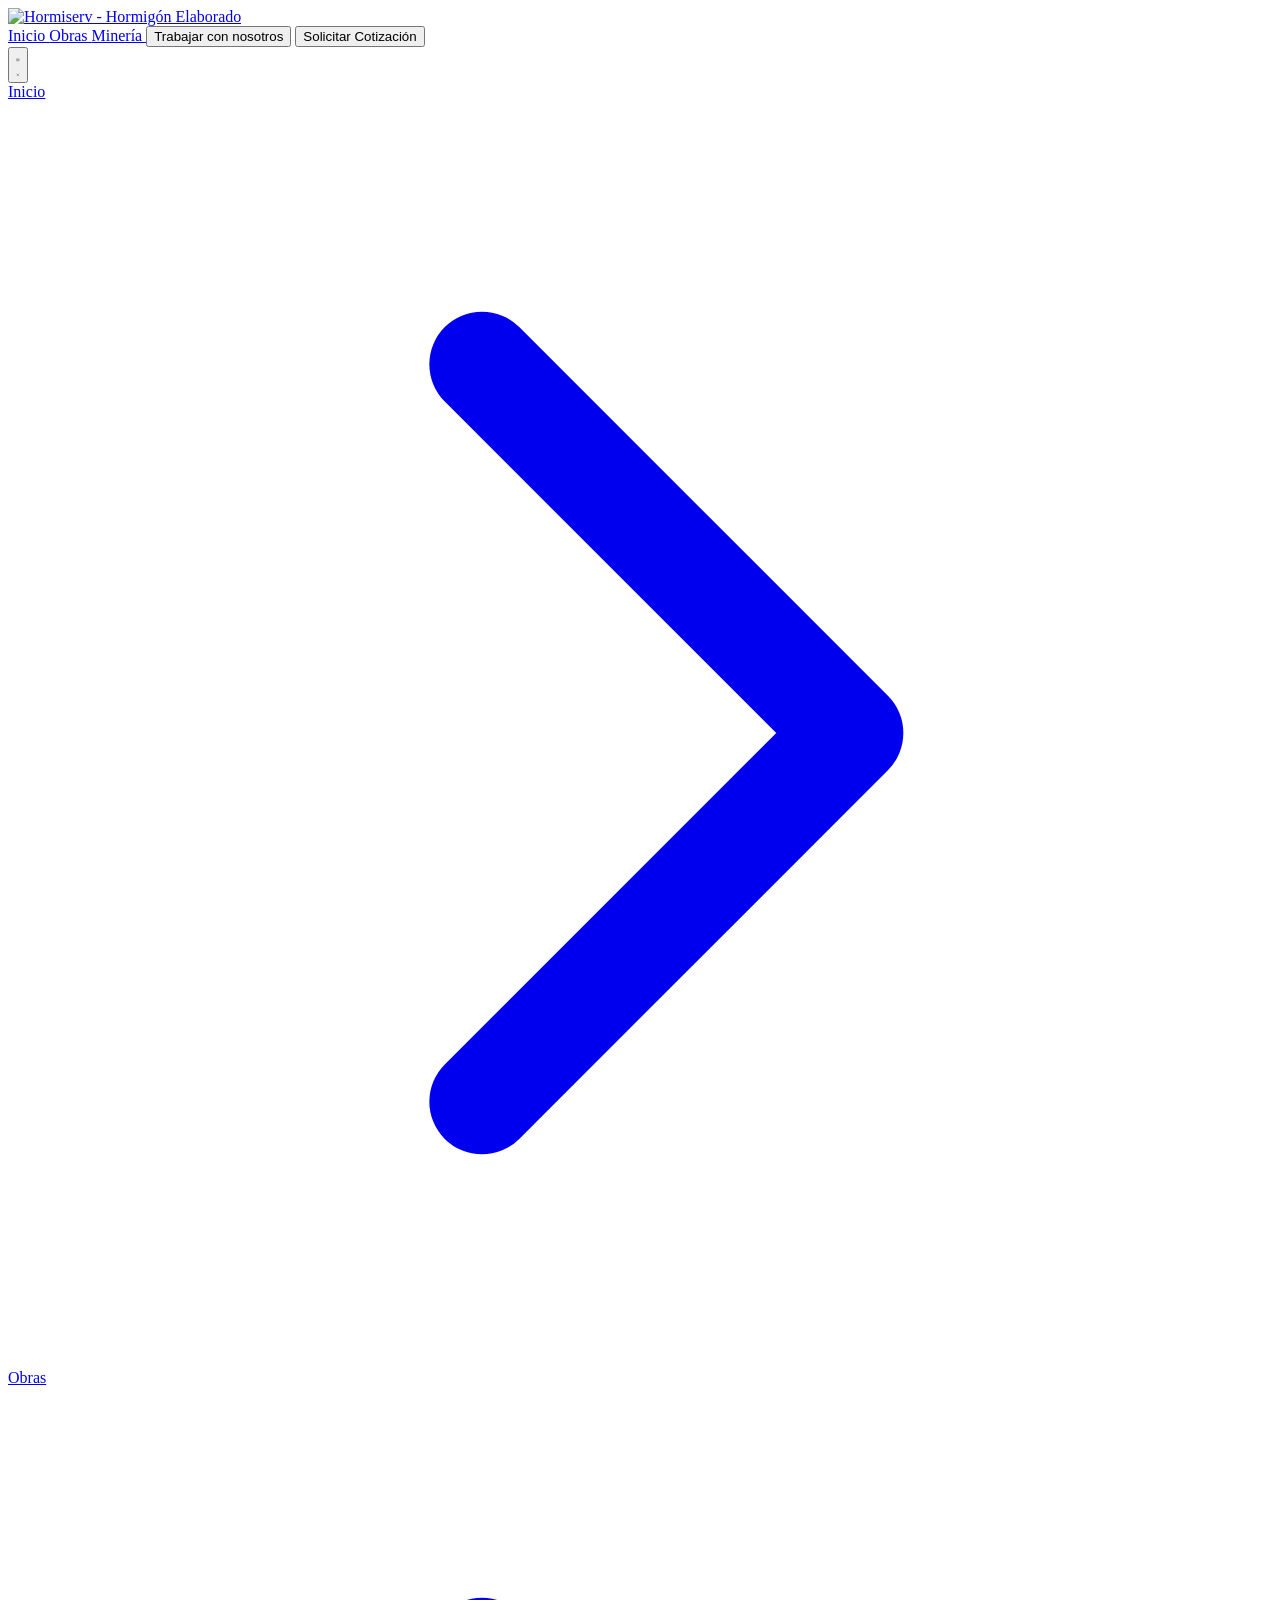
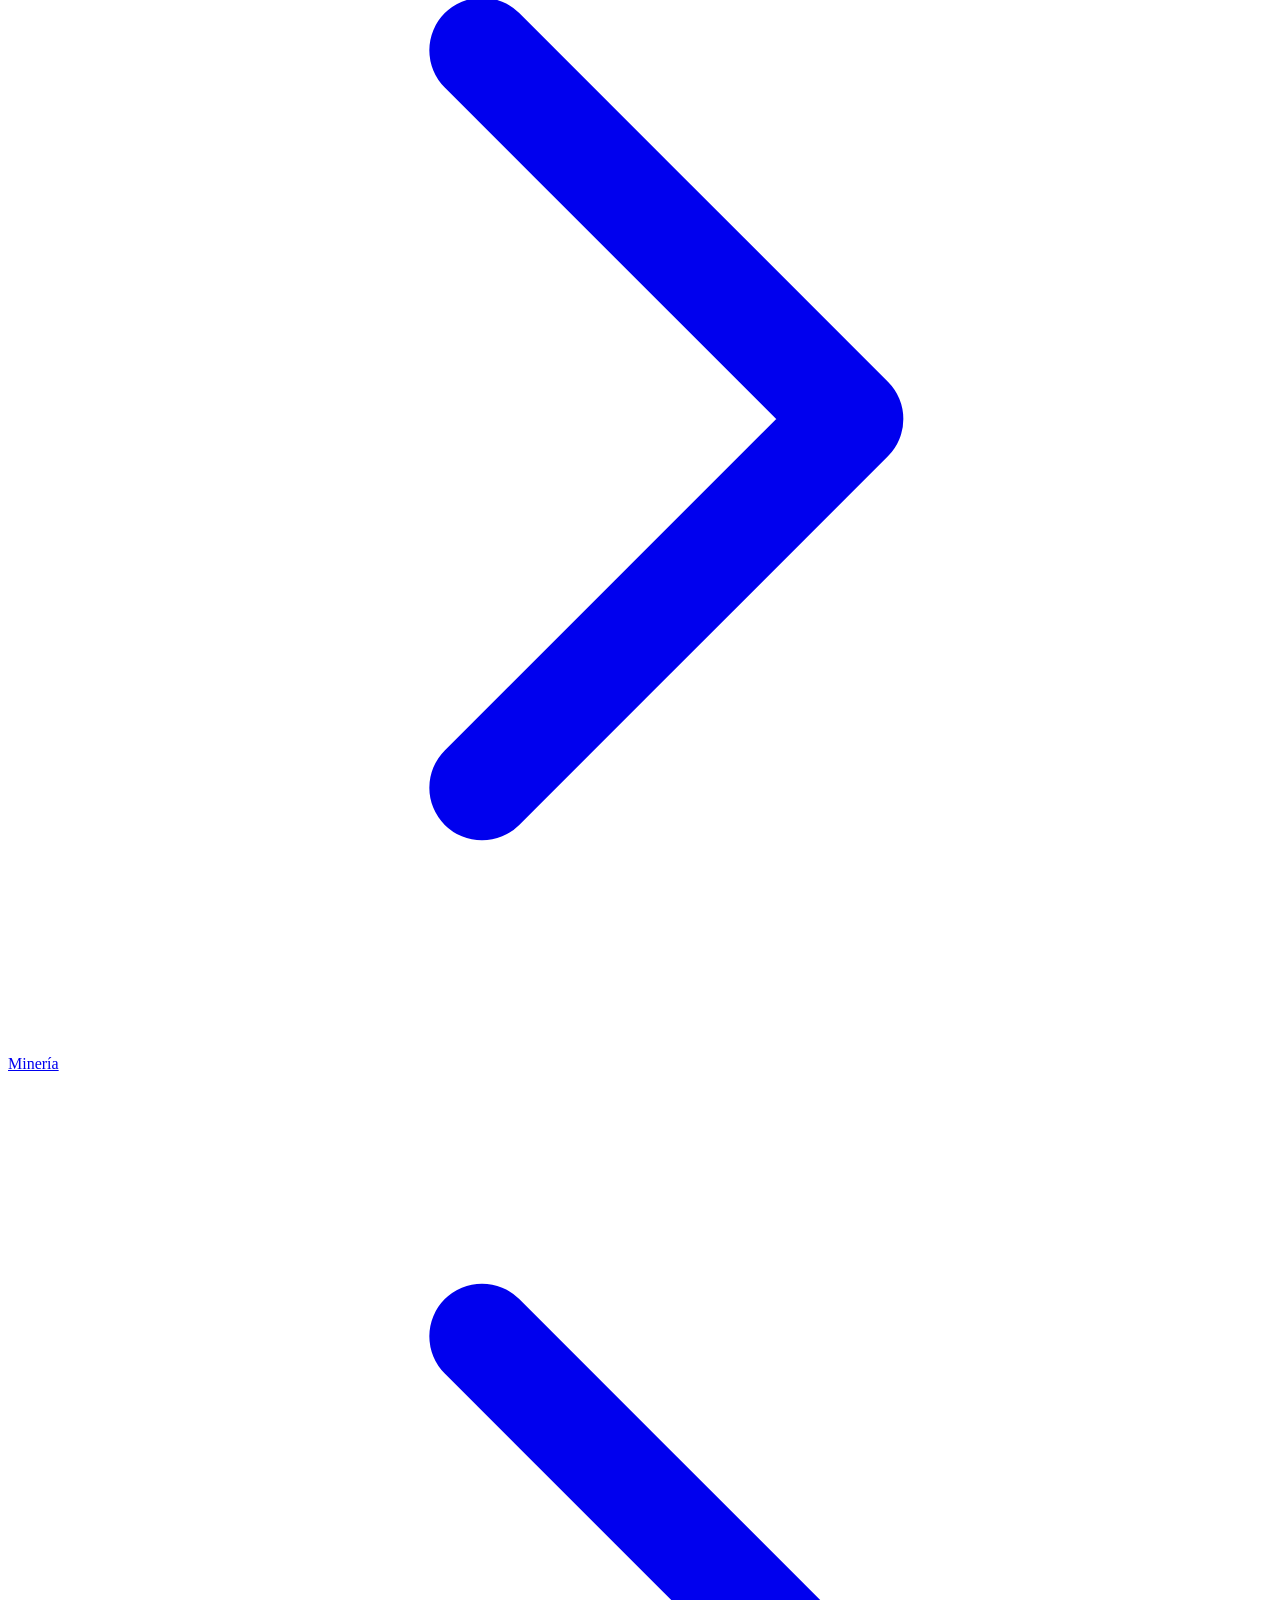
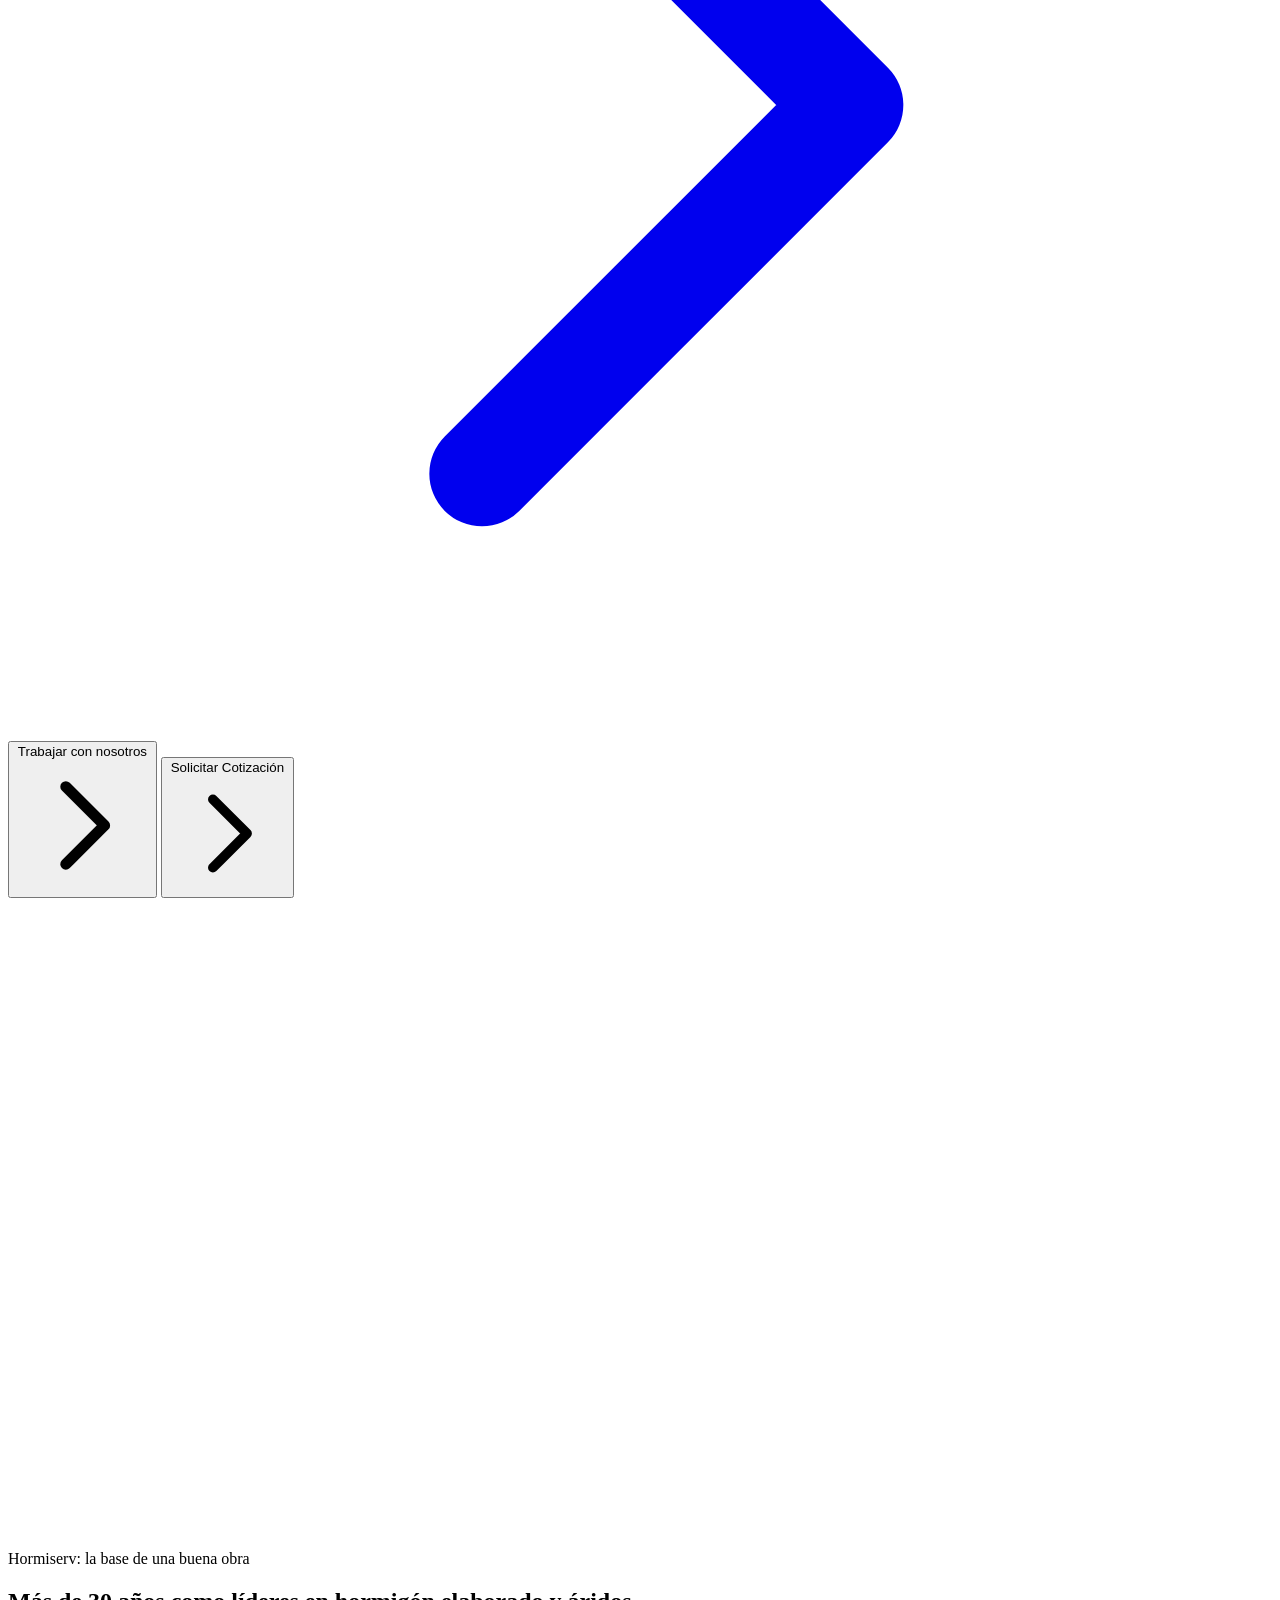
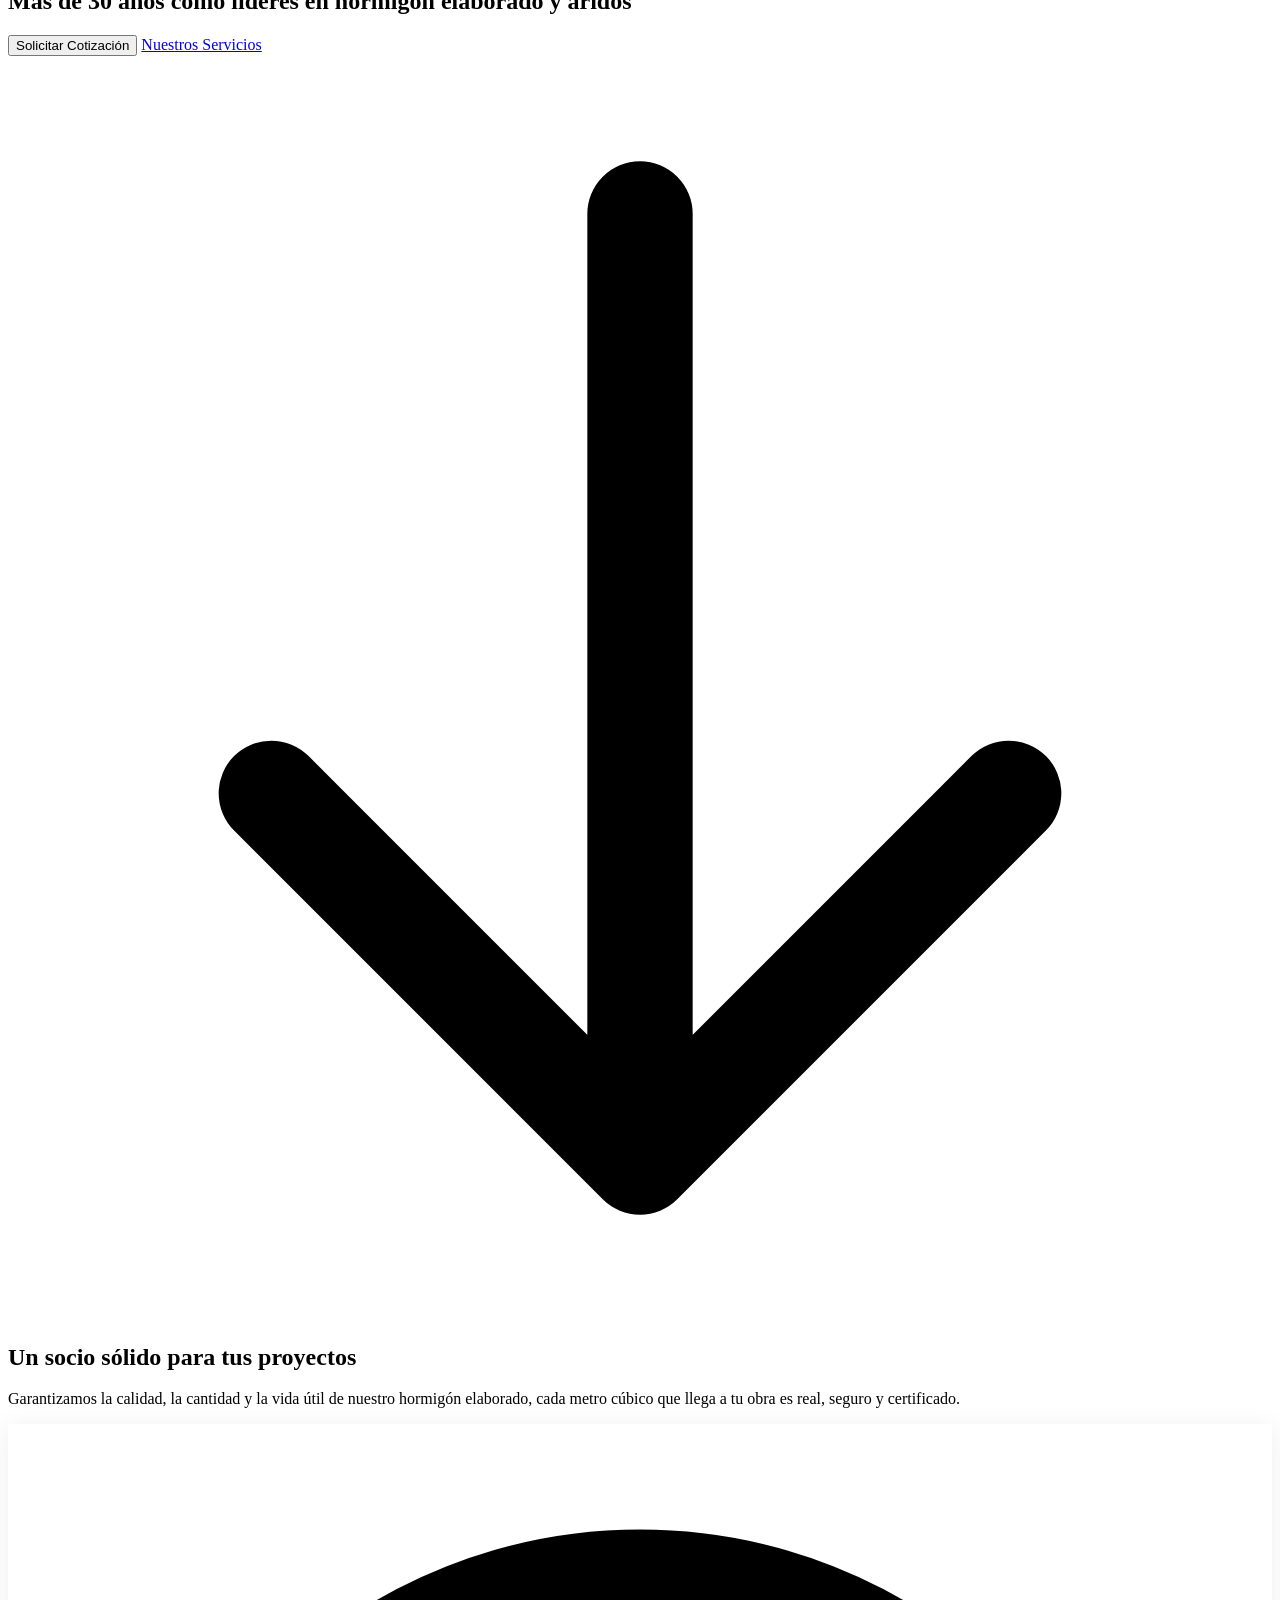
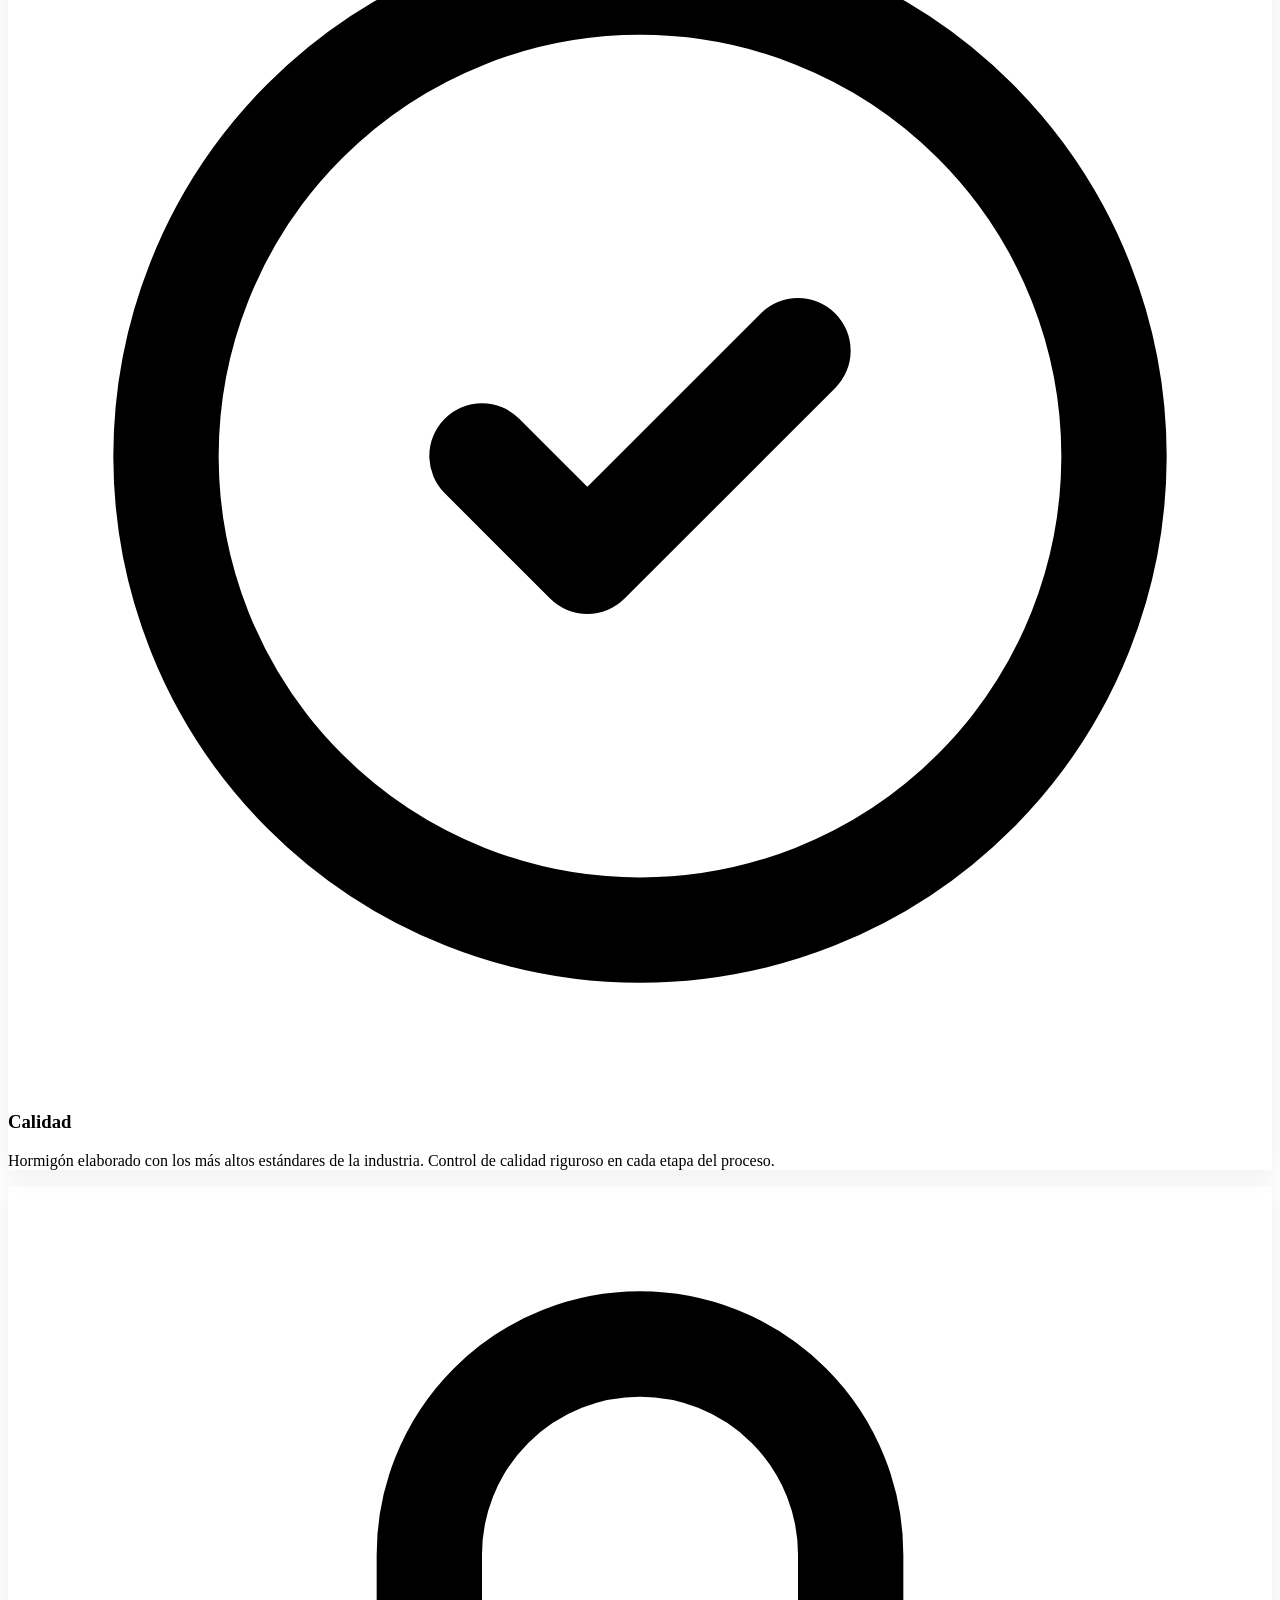
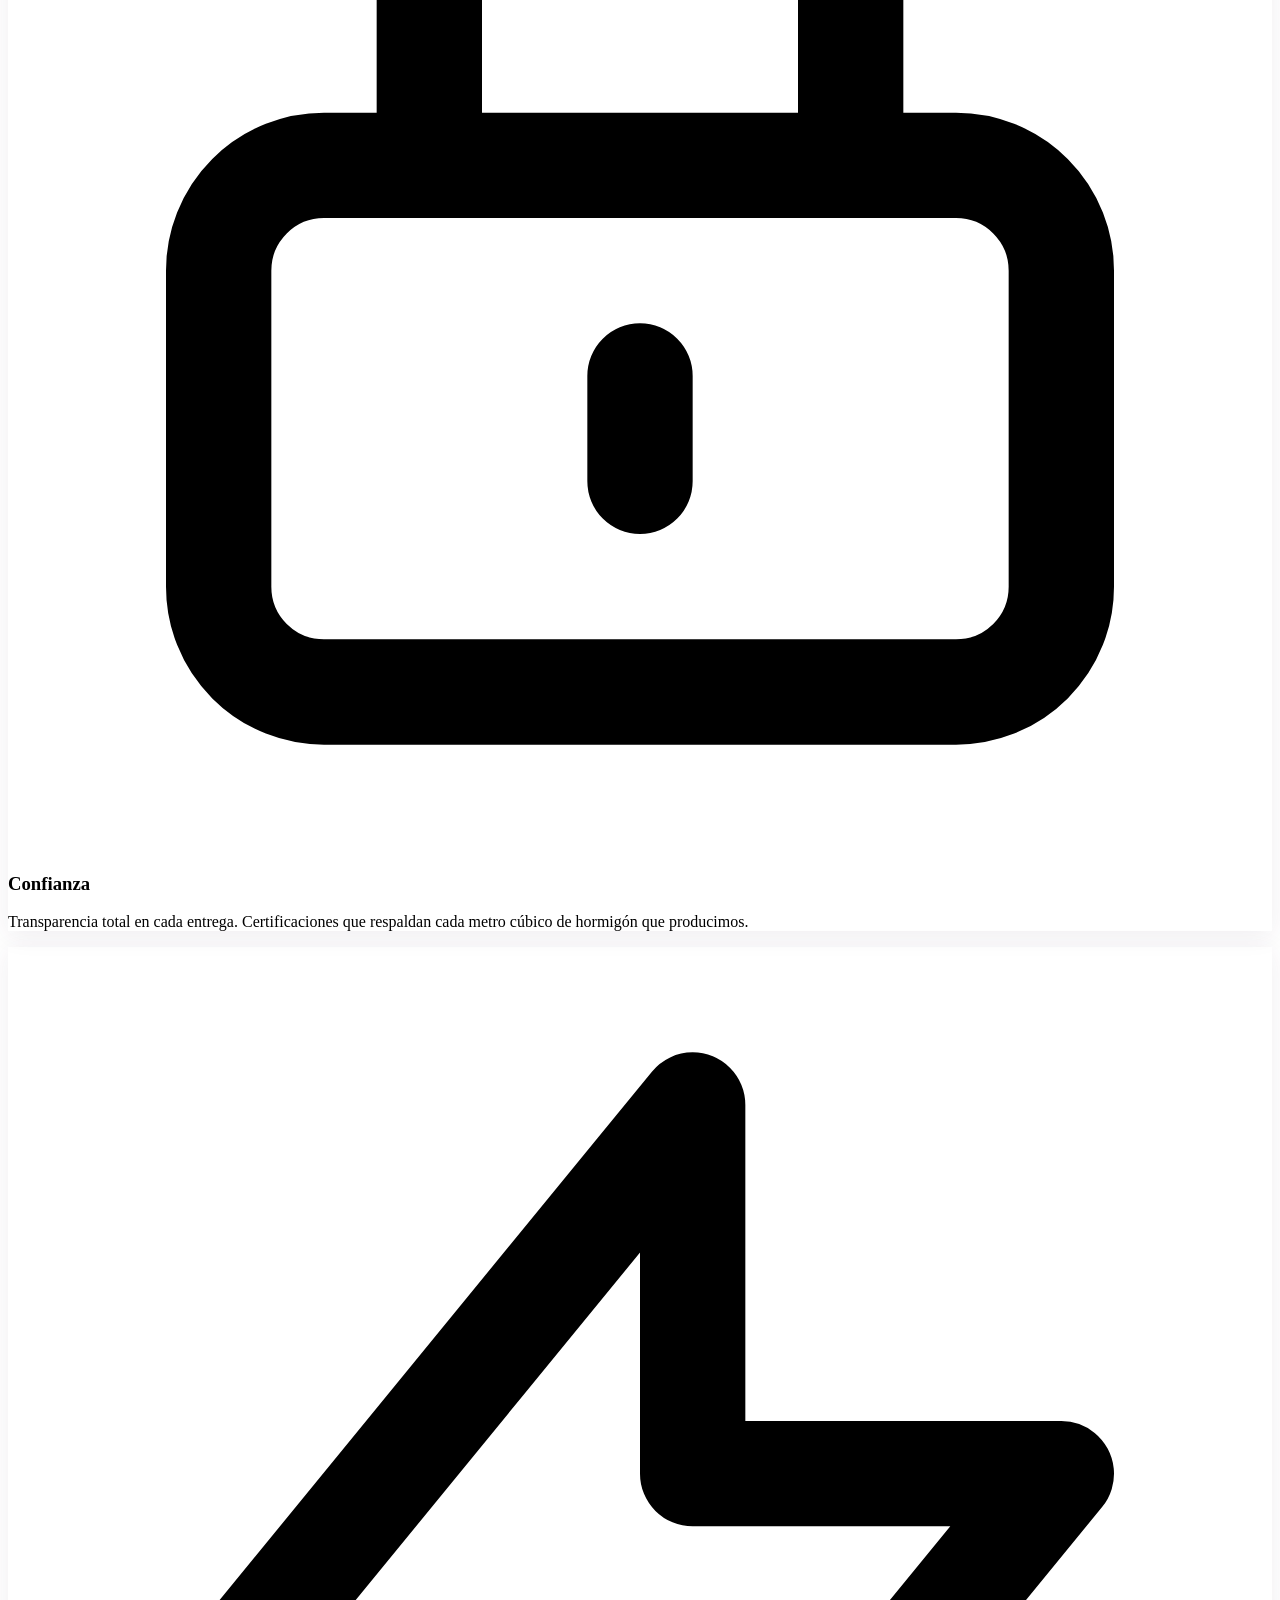
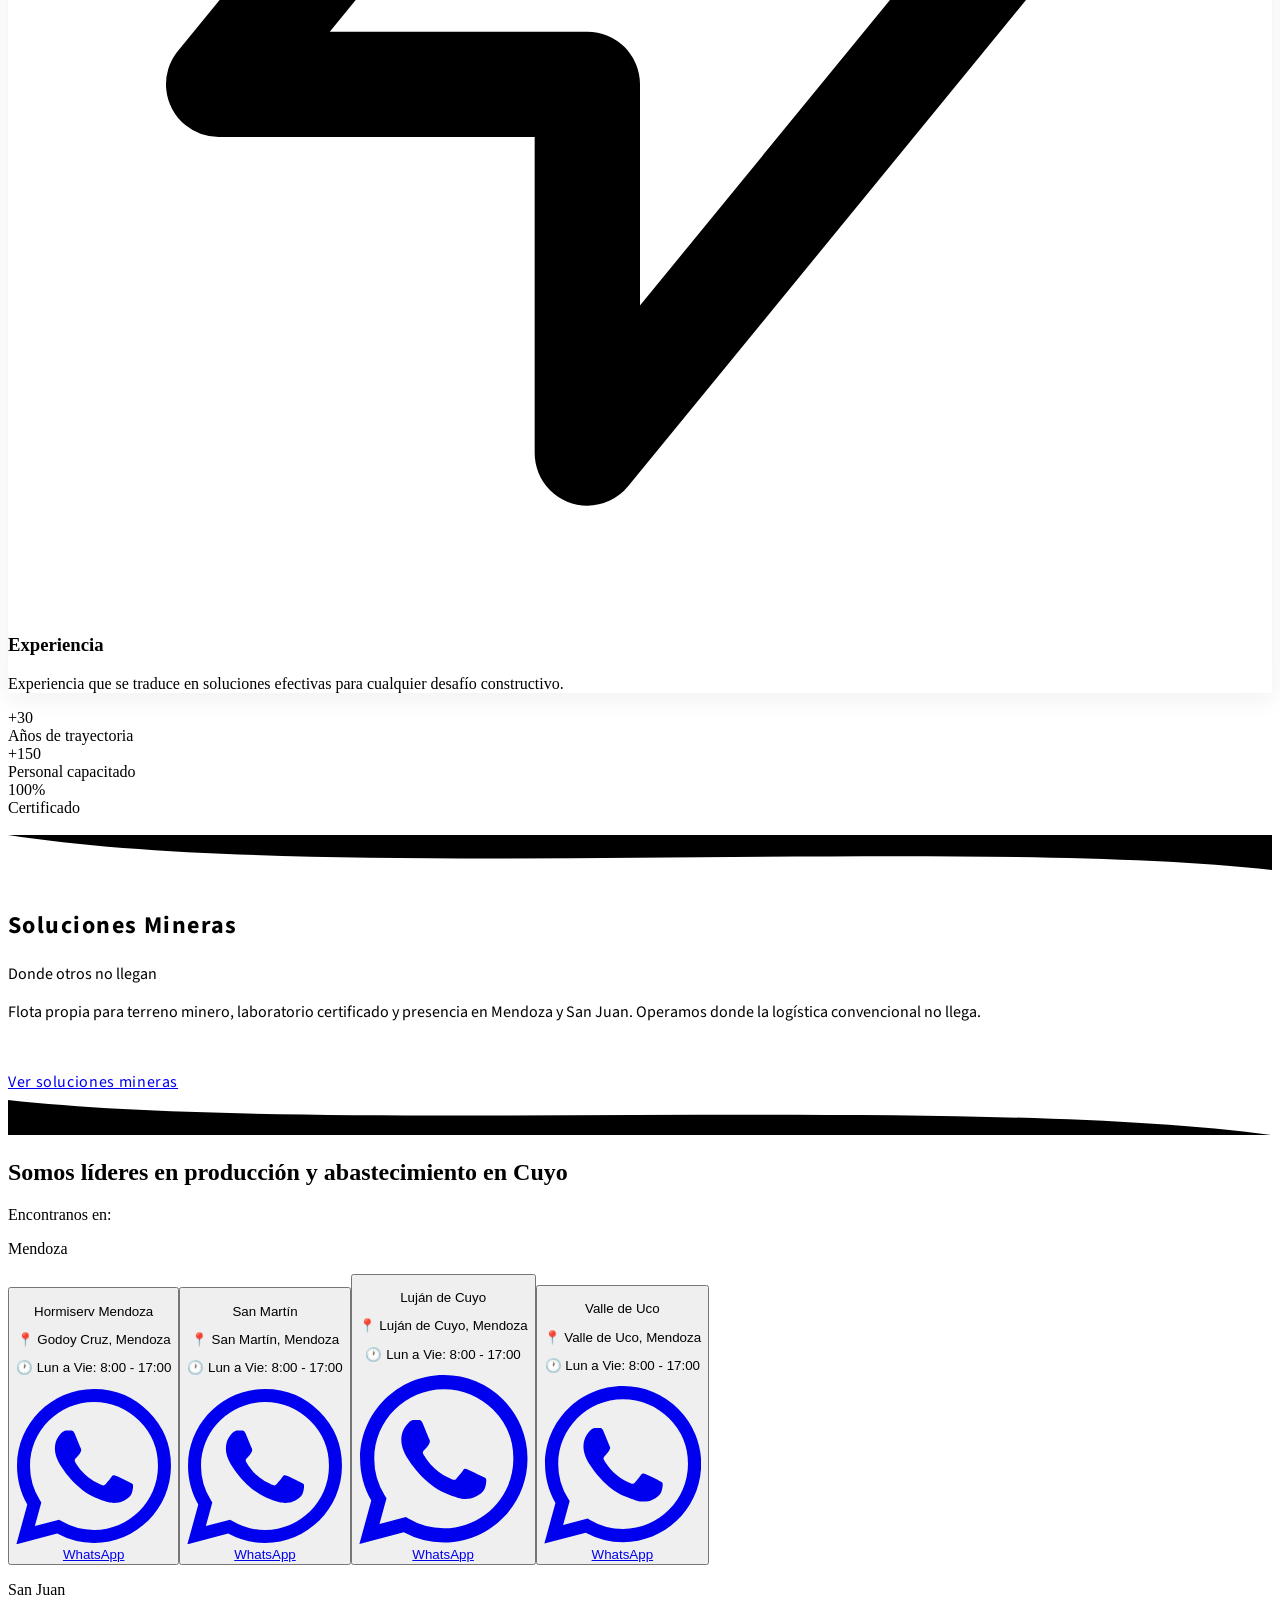
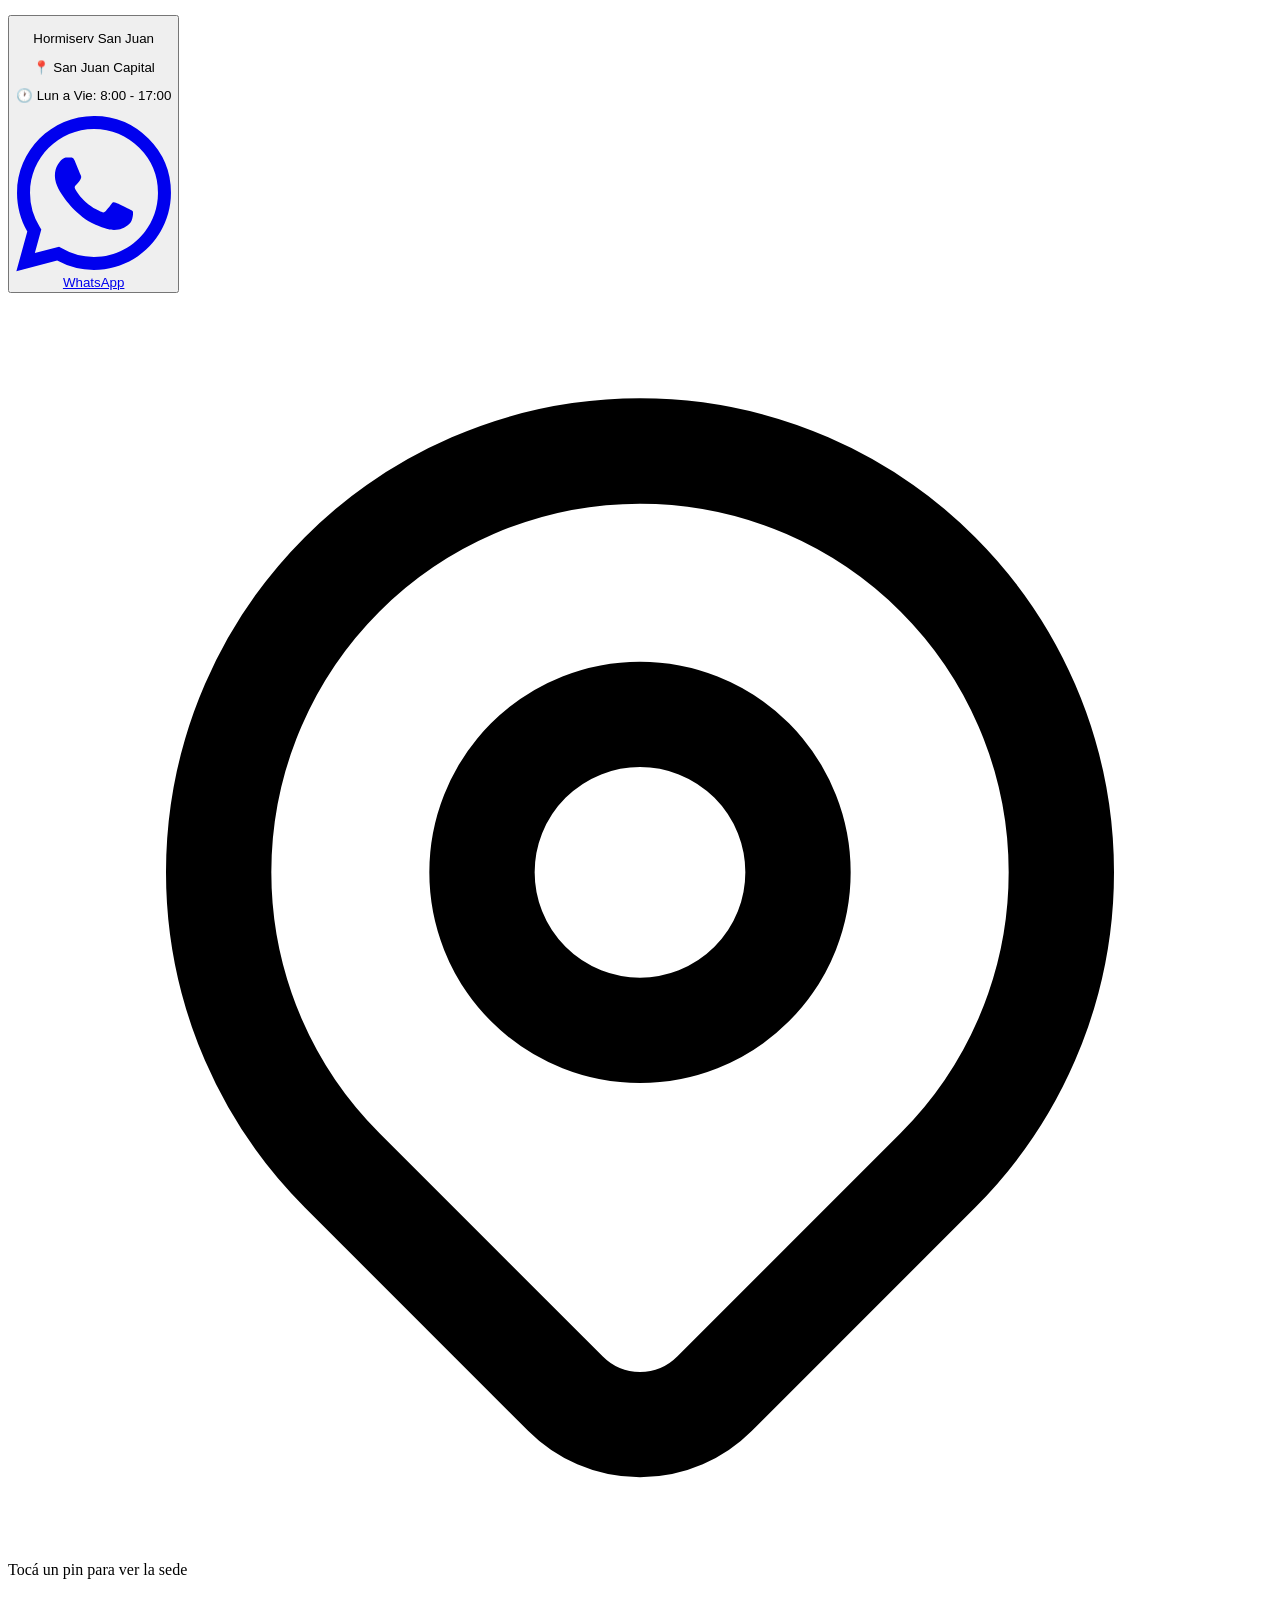
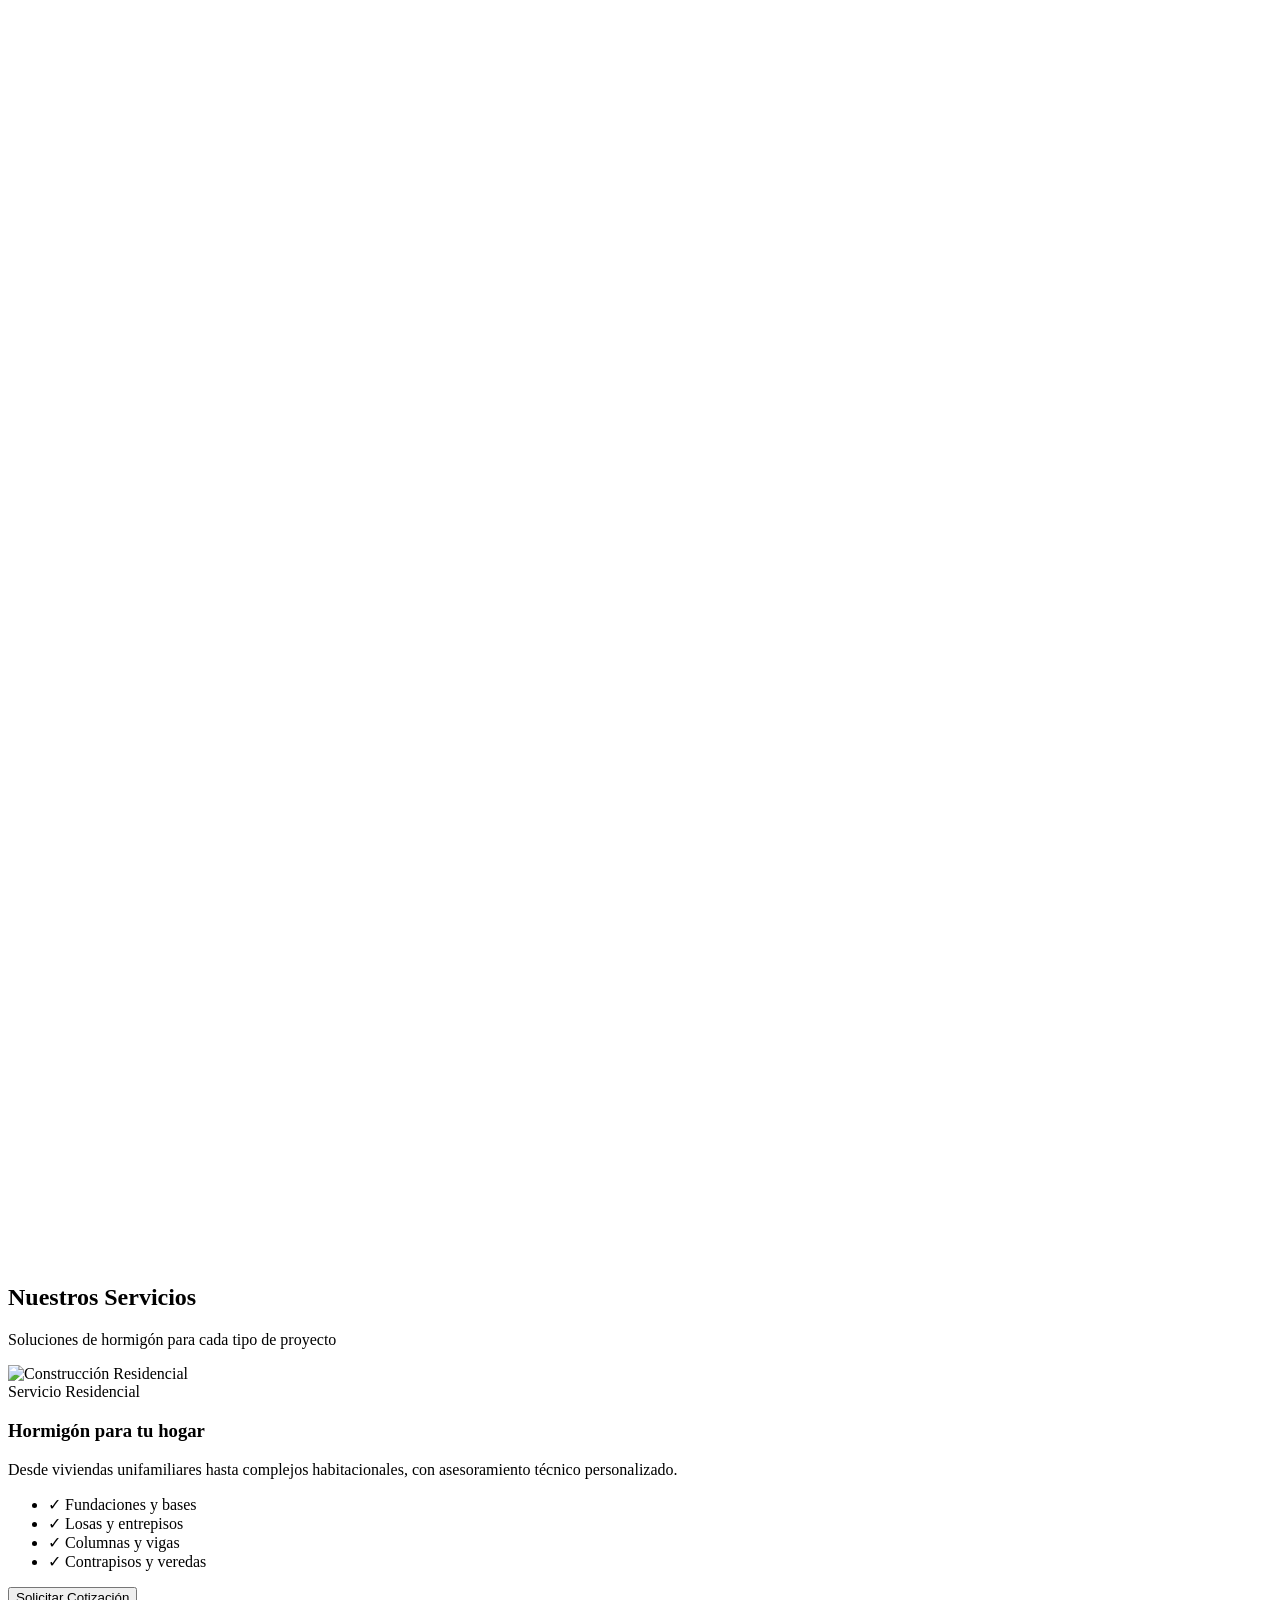
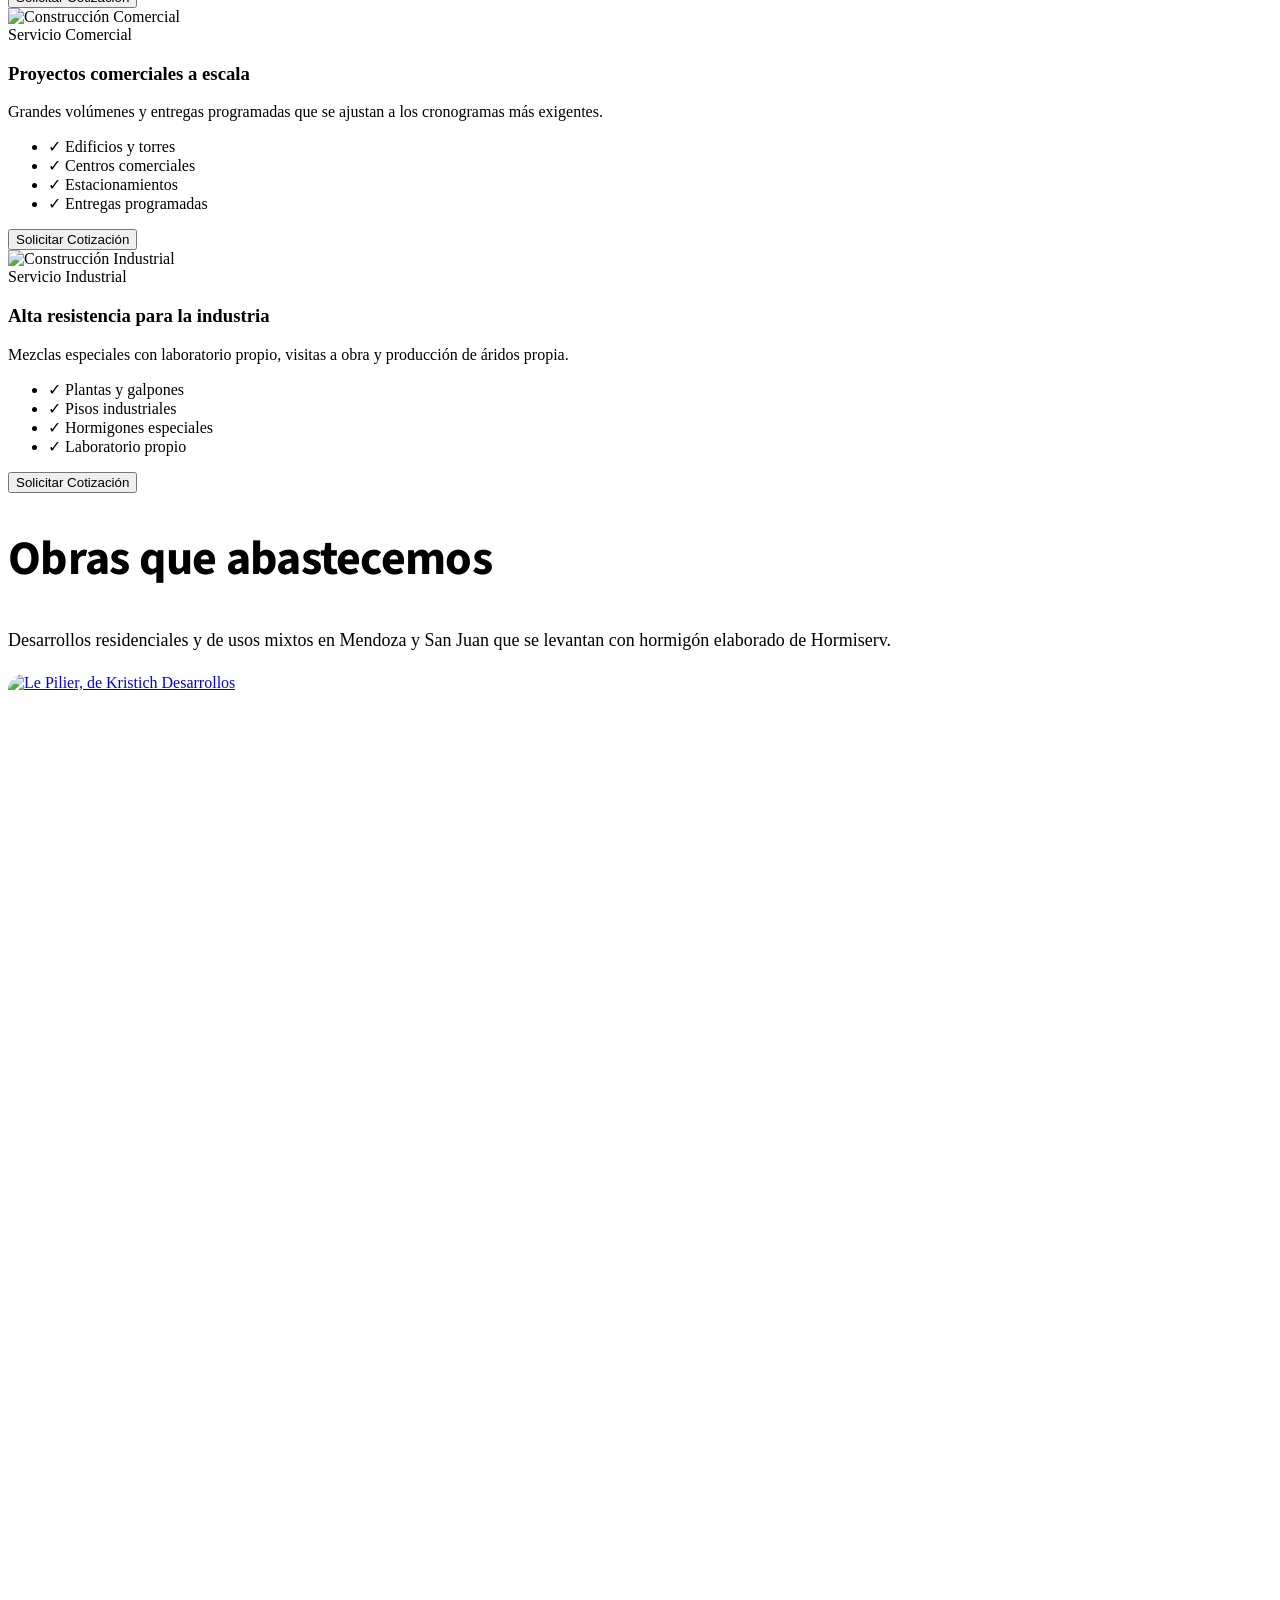
==== index.html @ f2ea8aaa "Deploy 2026-09-29 14:09:30" ====
<!DOCTYPE html><html lang="es"> <head><meta charset="UTF-8"><meta name="viewport" content="width=device-width, initial-scale=1.0"><meta http-equiv="X-UA-Compatible" content="IE=edge"><!-- SEO Meta Tags --><title>Hormiserv - Hormigón Elaborado | Líderes en Mendoza</title><meta name="description" content="Más de 30 años liderando el mercado de hormigón elaborado y áridos en Mendoza. Calidad, experiencia y compromiso en cada proyecto."><meta name="keywords" content="hormigón elaborado, áridos, Mendoza, construcción, hormigón premezclado, materiales construcción"><meta name="author" content="Hormiserv SRL"><meta name="facebook-domain-verification" content="1dc4mx3ufuscgnlfsc04hozzihzgfz"><link rel="canonical" href="https://www.hormiserv.com/"><!-- Datos estructurados --><script type="application/ld+json">{"@context":"https://schema.org","@graph":[{"@type":"Organization","@id":"https://www.hormiserv.com/#organizacion","name":"Hormiserv","legalName":"Hormiserv SRL","url":"https://www.hormiserv.com/","logo":{"@type":"ImageObject","url":"https://www.hormiserv.com/hormiser-320w.png"},"image":"https://www.hormiserv.com/fallback.jpg","description":"Empresa argentina de hormigón elaborado y áridos con más de 30 años de trayectoria en Cuyo. Plantas propias en Mendoza y San Juan, laboratorio propio y sistema de gestión de calidad certificado ISO 9001:2015.","foundingDate":"1994","email":"info@hormiserv.com.ar","sameAs":["https://www.instagram.com/hormiservmendoza"],"address":{"@type":"PostalAddress","addressCountry":"AR"},"areaServed":[{"@type":"State","name":"Mendoza"},{"@type":"State","name":"San Juan"}],"hasCertification":{"@type":"Certification","name":"ISO 9001:2015","identifier":"9000-3671","issuedBy":{"@type":"Organization","name":"IRAM"}},"subOrganization":[{"@id":"https://www.hormiserv.com/#planta-sede-central"},{"@id":"https://www.hormiserv.com/#planta-san-martin"},{"@id":"https://www.hormiserv.com/#planta-lujan"},{"@id":"https://www.hormiserv.com/#planta-valle-uco"},{"@id":"https://www.hormiserv.com/#planta-san-juan-central"}],"hasOfferCatalog":{"@type":"OfferCatalog","name":"Servicios de Hormiserv","itemListElement":[{"@type":"Offer","itemOffered":{"@type":"Service","name":"Hormigón elaborado para obra residencial","description":"Hormigón para viviendas unifamiliares y complejos habitacionales, con asesoramiento técnico.","provider":{"@id":"https://www.hormiserv.com/#organizacion"}}},{"@type":"Offer","itemOffered":{"@type":"Service","name":"Hormigón elaborado para obra comercial","description":"Grandes volúmenes y entregas programadas para edificios, torres y centros comerciales.","provider":{"@id":"https://www.hormiserv.com/#organizacion"}}},{"@type":"Offer","itemOffered":{"@type":"Service","name":"Hormigón elaborado para obra industrial","description":"Mezclas especiales de alta resistencia con laboratorio propio, para plantas, galpones y pisos industriales.","provider":{"@id":"https://www.hormiserv.com/#organizacion"}}},{"@type":"Offer","itemOffered":{"@type":"Service","name":"Áridos","description":"Producción y venta de áridos con planta propia.","provider":{"@id":"https://www.hormiserv.com/#organizacion"}}},{"@type":"Offer","itemOffered":{"@type":"Service","name":"Servicios para minería","description":"Hormigón elaborado, gestión de RSU, rental de aguateros, premoldeados civiles y áridos para operaciones mineras de altura.","provider":{"@id":"https://www.hormiserv.com/#organizacion"},"url":"https://www.hormiserv.com/mineria/"}}]}},{"@type":"WebSite","@id":"https://www.hormiserv.com/#sitio","url":"https://www.hormiserv.com/","name":"Hormiserv","inLanguage":"es-AR","publisher":{"@id":"https://www.hormiserv.com/#organizacion"}},{"@type":"LocalBusiness","@id":"https://www.hormiserv.com/#planta-sede-central","name":"Hormiserv Mendoza","parentOrganization":{"@id":"https://www.hormiserv.com/#organizacion"},"url":"https://www.hormiserv.com/","telephone":"+5492612003553","email":"ventasmza@hormiserv.com.ar","address":{"@type":"PostalAddress","addressLocality":"Godoy Cruz","addressRegion":"Mendoza","addressCountry":"AR"},"geo":{"@type":"GeoCoordinates","latitude":-32.929503,"longitude":-68.829065},"openingHours":"Mo-Fr 08:00-17:00","areaServed":{"@type":"State","name":"Mendoza"}},{"@type":"LocalBusiness","@id":"https://www.hormiserv.com/#planta-san-martin","name":"San Martín","parentOrganization":{"@id":"https://www.hormiserv.com/#organizacion"},"url":"https://www.hormiserv.com/","telephone":"+5492613698767","email":"gnovotny@hormiserv.com.ar","address":{"@type":"PostalAddress","addressLocality":"San Martín","addressRegion":"Mendoza","addressCountry":"AR"},"geo":{"@type":"GeoCoordinates","latitude":-33.081566,"longitude":-68.461942},"openingHours":"Mo-Fr 08:00-17:00","areaServed":{"@type":"State","name":"Mendoza"}},{"@type":"LocalBusiness","@id":"https://www.hormiserv.com/#planta-lujan","name":"Luján de Cuyo","parentOrganization":{"@id":"https://www.hormiserv.com/#organizacion"},"url":"https://www.hormiserv.com/","telephone":"+5492612003553","email":"ventasmza@hormiserv.com.ar","address":{"@type":"PostalAddress","addressLocality":"Luján de Cuyo","addressRegion":"Mendoza","addressCountry":"AR"},"geo":{"@type":"GeoCoordinates","latitude":-33.082155,"longitude":-69.06417},"openingHours":"Mo-Fr 08:00-17:00","areaServed":{"@type":"State","name":"Mendoza"}},{"@type":"LocalBusiness","@id":"https://www.hormiserv.com/#planta-valle-uco","name":"Valle de Uco","parentOrganization":{"@id":"https://www.hormiserv.com/#organizacion"},"url":"https://www.hormiserv.com/","telephone":"+5492615508841","email":"marcelogoldsack@hormiserv.com.ar","address":{"@type":"PostalAddress","addressLocality":"Valle de Uco","addressRegion":"Mendoza","addressCountry":"AR"},"geo":{"@type":"GeoCoordinates","latitude":-33.544362,"longitude":-69.010394},"openingHours":"Mo-Fr 08:00-17:00","areaServed":{"@type":"State","name":"Mendoza"}},{"@type":"LocalBusiness","@id":"https://www.hormiserv.com/#planta-san-juan-central","name":"Hormiserv San Juan","parentOrganization":{"@id":"https://www.hormiserv.com/#organizacion"},"url":"https://www.hormiserv.com/","telephone":"+5492645669337","email":"comercial@hormiserv.com.ar","address":{"@type":"PostalAddress","addressLocality":"San Juan Capital","addressRegion":"San Juan","addressCountry":"AR"},"geo":{"@type":"GeoCoordinates","latitude":-31.494738,"longitude":-68.57965},"openingHours":"Mo-Fr 08:00-17:00","areaServed":{"@type":"State","name":"San Juan"}}]}</script><!-- Open Graph / Facebook --><meta property="og:type" content="website"><meta property="og:url" content="https://www.hormiserv.com/"><meta property="og:title" content="Hormiserv - Hormigón Elaborado | Líderes en Mendoza"><meta property="og:description" content="Más de 30 años liderando el mercado de hormigón elaborado y áridos en Mendoza. Calidad, experiencia y compromiso en cada proyecto."><meta property="og:image" content="https://www.hormiserv.com/fallback.jpg"><meta property="og:locale" content="es_AR"><meta property="og:site_name" content="Hormiserv"><!-- Twitter --><meta property="twitter:card" content="summary_large_image"><meta property="twitter:url" content="https://www.hormiserv.com/"><meta property="twitter:title" content="Hormiserv - Hormigón Elaborado | Líderes en Mendoza"><meta property="twitter:description" content="Más de 30 años liderando el mercado de hormigón elaborado y áridos en Mendoza. Calidad, experiencia y compromiso en cada proyecto."><meta property="twitter:image" content="https://www.hormiserv.com/fallback.jpg"><!-- Favicon --><link rel="icon" type="image/x-icon" href="/favicon.ico"><link rel="apple-touch-icon" sizes="180x180" href="/favicon.webp"><link rel="icon" type="image/png" sizes="32x32" href="/favicon.webp"><link rel="icon" type="image/png" sizes="16x16" href="/favicon.webp"><!-- Preconnect para optimización --><link rel="preconnect" href="https://fonts.googleapis.com"><link rel="preconnect" href="https://fonts.gstatic.com" crossorigin><!-- Robots --><meta name="robots" content="index, follow"><meta name="googlebot" content="index, follow"><!-- Geo Tags para ubicación --><meta name="geo.region" content="AR-M"><meta name="geo.placename" content="Mendoza"><meta name="geo.position" content="-32.889458;-68.845839"><meta name="ICBM" content="-32.889458, -68.845839"><!-- Theme Color --><meta name="theme-color" content="#44264D"><meta name="msapplication-TileColor" content="#44264D"><!-- Google AdSense --><script async src="https://pagead2.googlesyndication.com/pagead/js/adsbygoogle.js?client=ca-pub-9017518888479582" crossorigin="anonymous"></script><!-- Google tag (gtag.js) --><script async src="https://www.googletagmanager.com/gtag/js?id=AW-17718932053"></script><script>
  window.dataLayer = window.dataLayer || [];
  function gtag(){ dataLayer.push(arguments); }
  window.gtag = window.gtag || gtag;

  gtag('js', new Date());

  // Google Analytics 4
  gtag('config', 'G-QZ0Q2M9T2S');

  // Google Ads
  gtag('config', 'AW-17718932053');
</script><!-- Meta Pixel Code --><script>
  !function(f,b,e,v,n,t,s)
  {if(f.fbq)return;n=f.fbq=function(){n.callMethod?
  n.callMethod.apply(n,arguments):n.queue.push(arguments)};
  if(!f._fbq)f._fbq=n;n.push=n;n.loaded=!0;n.version='2.0';
  n.queue=[];t=b.createElement(e);t.async=!0;
  t.src=v;s=b.getElementsByTagName(e)[0];
  s.parentNode.insertBefore(t,s)}(window, document,'script',
  'https://connect.facebook.net/en_US/fbevents.js');
  fbq('init', '1149284534139807');
  fbq('track', 'PageView');
  </script><noscript><img height="1" width="1" style="display:none" src="https://www.facebook.com/tr?id=1149284534139807&ev=PageView&noscript=1"></noscript><!-- End Meta Pixel Code --><!-- Fuentes (Opcional - ajusta según necesites) --><link href="https://fonts.googleapis.com/css2?family=Source+Sans+3:wght@400;600;700&display=swap" rel="stylesheet"><!-- Slot para estilos/scripts adicionales por página --><link rel="stylesheet" href="/_astro/Sucursales.CIGW-MKW.css">
<link rel="stylesheet" href="/_astro/index.CUad9ghh.css">
<style>.video-overlay[data-astro-cid-ewxirvlt]{background:linear-gradient(to right,rgba(0,0,0,.7),rgba(0,0,0,.5),transparent)}@keyframes bounce-slow{0%,to{transform:translateY(0)}50%{transform:translateY(-10px)}}.animate-bounce-slow[data-astro-cid-ewxirvlt]{animation:bounce-slow 2s infinite}video[data-astro-cid-ewxirvlt]{min-width:100%;min-height:100%}.confianza-card[data-astro-cid-2lggcqln]{transition:transform .3s cubic-bezier(.22,1,.36,1)}.confianza-card[data-astro-cid-2lggcqln]:hover{transform:translateY(-4px)}.leaflet-pane{z-index:4!important}.leaflet-top,.leaflet-bottom{z-index:5!important}.hormi-marker{cursor:pointer}.hormi-pin-body{fill:#f28b82;transition:fill .2s ease}.hormi-pin-dot{fill:#fff;transition:fill .2s ease}.hormi-marker--active .hormi-pin-body{fill:#ea4335}.hormi-marker--active .hormi-pin-dot{fill:#b71c1c}.hormi-pin-svg{filter:drop-shadow(0 2px 3px rgba(0,0,0,.3));transition:transform .2s ease,filter .2s ease;transform-origin:50% 100%}.hormi-marker--hover .hormi-pin-svg{transform:scale(1.25) translateY(-3px);filter:drop-shadow(0 5px 8px rgba(0,0,0,.35))}.hormi-marker--active .hormi-pin-svg{filter:drop-shadow(0 3px 6px rgba(234,67,53,.45))}.plant-card--active{border-left-color:#44264d;background-color:#faf5ff}.plant-list[data-astro-cid-vo5ksbyt]{scrollbar-width:thin;scrollbar-color:#d1d5db transparent}.plant-list[data-astro-cid-vo5ksbyt]::-webkit-scrollbar{width:4px}.plant-list[data-astro-cid-vo5ksbyt]::-webkit-scrollbar-track{background:transparent}.plant-list[data-astro-cid-vo5ksbyt]::-webkit-scrollbar-thumb{background:#d1d5db;border-radius:9999px}.section-heading-eyebrow[data-astro-cid-silvwlfz]{font-family:Myriad Pro,"Source Sans 3",sans-serif;font-size:.75rem;font-weight:700;text-transform:uppercase;letter-spacing:.16em;margin-bottom:.75rem}.section-heading-titulo[data-astro-cid-silvwlfz]{font-family:Myriad Pro,"Source Sans 3",sans-serif;font-size:clamp(1.875rem,4vw,3rem);font-weight:700;line-height:1.1;letter-spacing:-.015em}.section-heading-subtitulo[data-astro-cid-silvwlfz]{margin-top:1rem;font-size:1.125rem;line-height:1.7}.obras-ver-todas[data-astro-cid-idz5xiqi]{display:inline-flex;align-items:center;gap:.5rem;font-family:Myriad Pro,"Source Sans 3",sans-serif;font-weight:700;font-size:1rem;letter-spacing:.01em;color:var(--hormi-purple);padding:.4rem .25rem;border-bottom:2px solid rgb(var(--hormi-purple-rgb) / .2);transition:color .25s ease,border-color .25s ease}.obras-ver-todas[data-astro-cid-idz5xiqi]:hover{border-color:var(--hormi-yellow)}.obras-ver-todas[data-astro-cid-idz5xiqi]:focus-visible{outline:3px solid var(--hormi-yellow);outline-offset:4px;border-radius:2px}.obras-ver-todas[data-astro-cid-idz5xiqi] svg[data-astro-cid-idz5xiqi]{width:1rem;height:1rem;color:rgb(var(--hormi-purple-rgb) / .5);transition:transform .3s cubic-bezier(.22,1,.36,1),color .25s ease}.obras-ver-todas[data-astro-cid-idz5xiqi]:hover svg[data-astro-cid-idz5xiqi]{transform:translate(4px);color:var(--hormi-purple)}@media(prefers-reduced-motion:reduce){.obras-ver-todas[data-astro-cid-idz5xiqi] svg[data-astro-cid-idz5xiqi]{transition:color .25s ease}.obras-ver-todas[data-astro-cid-idz5xiqi]:hover svg[data-astro-cid-idz5xiqi]{transform:none}}.service-pill[data-astro-cid-aocf55pe]{display:inline-block;padding:.375rem .875rem;border-radius:9999px;font-size:.8125rem;font-weight:600;color:#ffffffd9;border:1px solid rgba(255,255,255,.2);background:#ffffff0f;font-family:Myriad Pro,"Source Sans 3",sans-serif;letter-spacing:.02em;transition:background-color .2s,border-color .2s,color .2s}.service-pill[data-astro-cid-aocf55pe]:hover{background:#eed5001f;border-color:#eed50066;color:#eed500}
.obra-lockup[data-astro-cid-jqws6zyh]{font-family:Myriad Pro,"Source Sans 3",sans-serif;font-size:.6875rem;font-weight:700;text-transform:uppercase;letter-spacing:.14em;line-height:1.4}.obra-lockup-x[data-astro-cid-jqws6zyh]{display:inline-block;margin:0 .35em;font-weight:400;transform:translateY(-.02em);transition:color .3s ease}.obra-lockup-claro[data-astro-cid-jqws6zyh]{color:rgb(var(--hormi-purple-rgb) / .75)}.obra-lockup-claro[data-astro-cid-jqws6zyh] .obra-lockup-x[data-astro-cid-jqws6zyh]{color:var(--lockup-x, rgb(var(--hormi-purple-rgb) / .4))}.obra-lockup-oscuro[data-astro-cid-jqws6zyh]{color:#ffffffd9}.obra-lockup-oscuro[data-astro-cid-jqws6zyh] .obra-lockup-x[data-astro-cid-jqws6zyh]{color:var(--hormi-yellow)}.obra-card[data-astro-cid-5bf4k2r6]{display:flex;flex-direction:column;background:#fff;border:1px solid rgb(var(--hormi-purple-rgb) / .1);border-radius:1rem;overflow:hidden;box-shadow:0 4px 24px rgb(var(--hormi-purple-rgb) / .08)}.obra-card[data-astro-cid-5bf4k2r6]:hover{--lockup-x: var(--hormi-yellow)}.obra-card[data-astro-cid-5bf4k2r6][hidden]{display:none}.obra-card[data-astro-cid-5bf4k2r6]:focus-visible{outline:3px solid var(--hormi-yellow);outline-offset:3px}.obra-card-media[data-astro-cid-5bf4k2r6]{aspect-ratio:1 / 1;overflow:hidden;background:rgb(var(--hormi-purple-rgb) / .06)}.obra-card-img[data-astro-cid-5bf4k2r6]{width:100%;height:100%;object-fit:cover;transition:transform .6s cubic-bezier(.22,1,.36,1)}.obra-card[data-astro-cid-5bf4k2r6]:hover .obra-card-img[data-astro-cid-5bf4k2r6]{transform:scale(1.03)}.obra-card-body[data-astro-cid-5bf4k2r6]{display:flex;flex-direction:column;flex:1;padding:1.25rem 1.25rem 1rem}.obra-card-body-compacta[data-astro-cid-5bf4k2r6]{padding:1.15rem 1.25rem 1rem}.obra-card-titulo[data-astro-cid-5bf4k2r6]{font-family:Myriad Pro,"Source Sans 3",sans-serif;font-size:1.3125rem;font-weight:700;line-height:1.15;letter-spacing:-.01em;color:var(--hormi-purple);margin-top:.5rem}.obra-card-titulo-compacta[data-astro-cid-5bf4k2r6]{font-size:1.15rem}.obra-card-resumen[data-astro-cid-5bf4k2r6]{margin-top:.5rem;font-size:.875rem;line-height:1.55;color:#4b5563;display:-webkit-box;-webkit-box-orient:vertical;-webkit-line-clamp:2;overflow:hidden}.obra-card-pie[data-astro-cid-5bf4k2r6]{position:relative;display:flex;align-items:center;justify-content:space-between;gap:1rem;margin-top:auto;padding-top:.85rem;border-top:1px solid rgb(var(--hormi-purple-rgb) / .1);font-size:.8125rem;font-weight:600;color:rgb(var(--hormi-purple-rgb) / .7)}.obra-card-pie[data-astro-cid-5bf4k2r6]:before{content:"";position:absolute;top:-1px;left:0;height:2px;width:0;background:var(--hormi-yellow);transition:width .45s cubic-bezier(.22,1,.36,1)}.obra-card[data-astro-cid-5bf4k2r6]:hover .obra-card-pie[data-astro-cid-5bf4k2r6]:before{width:100%}.obra-card-body-compacta[data-astro-cid-5bf4k2r6] .obra-card-pie[data-astro-cid-5bf4k2r6]{margin-top:.85rem;padding-top:.85rem}.obra-card-flecha[data-astro-cid-5bf4k2r6]{width:1.125rem;height:1.125rem;flex-shrink:0;color:rgb(var(--hormi-purple-rgb) / .45);transition:transform .35s cubic-bezier(.22,1,.36,1),color .25s ease}.obra-card[data-astro-cid-5bf4k2r6]:hover .obra-card-flecha[data-astro-cid-5bf4k2r6]{transform:translate(4px);color:var(--hormi-purple)}@media(prefers-reduced-motion:reduce){.obra-card-img[data-astro-cid-5bf4k2r6],.obra-card-flecha[data-astro-cid-5bf4k2r6],.obra-card-pie[data-astro-cid-5bf4k2r6]:before{transition:none}.obra-card[data-astro-cid-5bf4k2r6]:hover .obra-card-img[data-astro-cid-5bf4k2r6],.obra-card[data-astro-cid-5bf4k2r6]:hover .obra-card-flecha[data-astro-cid-5bf4k2r6]{transform:none}}
</style></head> <body class="overflow-x-hidden">  <header id="main-header" class="fixed top-0 left-0 w-full z-50 transparent" data-astro-cid-qlfjksao> <nav class="container mx-auto px-6 py-3 flex items-center justify-between" data-astro-cid-qlfjksao> <!-- Logo --> <a href="/" class="flex items-center" data-astro-cid-qlfjksao> <img height="106" width="320" src="/hormiser-320w.png" alt="Hormiserv - Hormigón Elaborado" class="h-15 md:h-25 w-auto transition-all duration-300 on-video" id="logo-img" data-astro-cid-qlfjksao> </a> <!-- Desktop nav (sm+) --> <div class="hidden sm:flex items-center gap-3" data-astro-cid-qlfjksao> <a href="/" class="relative text-white font-semibold px-5 py-3 rounded-lg hover:text-hormi-yellow text-xl leading-none inline-flex items-center justify-center nav-link active" data-astro-cid-qlfjksao>
Inicio
</a> <a href="/obras/" class="relative text-white font-semibold px-5 py-3 rounded-lg hover:text-hormi-yellow text-xl leading-none inline-flex items-center justify-center nav-link " data-astro-cid-qlfjksao>
Obras
</a> <a href="/mineria" class="relative text-white font-semibold px-5 py-3 rounded-lg hover:text-hormi-yellow text-xl leading-none inline-flex items-center justify-center nav-link " data-astro-cid-qlfjksao>
Minería
</a> <button type="button" onclick="window.openProvinceSelector('/trabajar-con-nosotros')" class="relative text-white font-semibold px-5 py-3 rounded-lg hover:text-hormi-yellow text-xl leading-none hover:cursor-pointer inline-flex items-center justify-center nav-link " data-astro-cid-qlfjksao>
Trabajar con nosotros
</button> <button type="button" onclick="window.openQuotationModal()" class="relative text-white font-semibold px-5 py-3 rounded-lg hover:text-hormi-yellow text-xl leading-none hover:cursor-pointer inline-flex items-center justify-center nav-link" data-astro-cid-qlfjksao>
Solicitar Cotización
</button> </div> <!-- Hamburger toggle (mobile) --> <button type="button" id="mobile-menu-toggle" class="sm:hidden flex items-center justify-center w-10 h-10 text-white rounded-lg hover:bg-white/10 transition-colors cursor-pointer" aria-label="Abrir menú" aria-expanded="false" data-astro-cid-qlfjksao> <svg id="icon-hamburger" class="w-6 h-6" fill="none" stroke="currentColor" viewBox="0 0 24 24" data-astro-cid-qlfjksao> <path stroke-linecap="round" stroke-linejoin="round" stroke-width="2" d="M4 6h16M4 12h16M4 18h16" data-astro-cid-qlfjksao></path> </svg> <svg id="icon-x" class="w-6 h-6 hidden" fill="none" stroke="currentColor" viewBox="0 0 24 24" data-astro-cid-qlfjksao> <path stroke-linecap="round" stroke-linejoin="round" stroke-width="2" d="M6 18L18 6M6 6l12 12" data-astro-cid-qlfjksao></path> </svg> </button> </nav> <!-- Mobile menu panel --> <div id="mobile-menu" class="sm:hidden hidden bg-hormi-purple border-t border-white/10" data-astro-cid-qlfjksao> <div class="container mx-auto px-4 py-3 flex flex-col gap-1" data-astro-cid-qlfjksao> <a href="/" id="mobile-link-home" class="flex items-center justify-between text-white font-semibold px-4 py-4 rounded-xl hover:bg-white/10 transition-colors text-hormi-yellow" data-astro-cid-qlfjksao>
Inicio
<svg class="w-4 h-4 opacity-40" fill="none" stroke="currentColor" viewBox="0 0 24 24" data-astro-cid-qlfjksao> <path stroke-linecap="round" stroke-linejoin="round" stroke-width="2" d="M9 5l7 7-7 7" data-astro-cid-qlfjksao></path> </svg> </a> <a href="/obras/" id="mobile-link-obras" class="flex items-center justify-between text-white font-semibold px-4 py-4 rounded-xl hover:bg-white/10 transition-colors " data-astro-cid-qlfjksao>
Obras
<svg class="w-4 h-4 opacity-40" fill="none" stroke="currentColor" viewBox="0 0 24 24" data-astro-cid-qlfjksao> <path stroke-linecap="round" stroke-linejoin="round" stroke-width="2" d="M9 5l7 7-7 7" data-astro-cid-qlfjksao></path> </svg> </a> <a href="/mineria" id="mobile-link-mineria" class="flex items-center justify-between text-white font-semibold px-4 py-4 rounded-xl hover:bg-white/10 transition-colors " data-astro-cid-qlfjksao>
Minería
<svg class="w-4 h-4 opacity-40" fill="none" stroke="currentColor" viewBox="0 0 24 24" data-astro-cid-qlfjksao> <path stroke-linecap="round" stroke-linejoin="round" stroke-width="2" d="M9 5l7 7-7 7" data-astro-cid-qlfjksao></path> </svg> </a> <button type="button" id="mobile-btn-jobs" class="flex items-center justify-between w-full text-white font-semibold px-4 py-4 rounded-xl hover:bg-white/10 transition-colors cursor-pointer text-left " data-astro-cid-qlfjksao>
Trabajar con nosotros
<svg class="w-4 h-4 opacity-40" fill="none" stroke="currentColor" viewBox="0 0 24 24" data-astro-cid-qlfjksao> <path stroke-linecap="round" stroke-linejoin="round" stroke-width="2" d="M9 5l7 7-7 7" data-astro-cid-qlfjksao></path> </svg> </button> <button type="button" id="mobile-btn-cotizacion" class="flex items-center justify-between w-full text-white font-semibold px-4 py-4 rounded-xl hover:bg-white/10 transition-colors cursor-pointer text-left" data-astro-cid-qlfjksao>
Solicitar Cotización
<svg class="w-4 h-4 opacity-40" fill="none" stroke="currentColor" viewBox="0 0 24 24" data-astro-cid-qlfjksao> <path stroke-linecap="round" stroke-linejoin="round" stroke-width="2" d="M9 5l7 7-7 7" data-astro-cid-qlfjksao></path> </svg> </button> </div> </div> </header>  <script>(function(){const transparentHeader = true;

  const header = document.getElementById('main-header');
  const logoImg = document.getElementById('logo-img');

  function updateHeader() {
    if (window.scrollY > 50) {
      header?.classList.add('scrolled', 'bg-hormi-purple');
      header?.classList.remove('transparent');
      logoImg?.classList.remove('on-video');
    } else {
      header?.classList.remove('scrolled', 'bg-hormi-purple');
      header?.classList.add('transparent');
      logoImg?.classList.add('on-video');
    }
  }

  if (transparentHeader) {
    window.addEventListener('scroll', updateHeader, { passive: true });
    updateHeader();
  } else {
    logoImg?.classList.remove('on-video');
  }
})();</script> <script type="module">const s=document.getElementById("mobile-menu-toggle"),n=document.getElementById("mobile-menu"),i=document.getElementById("icon-hamburger"),d=document.getElementById("icon-x"),e=document.getElementById("main-header"),o=document.getElementById("logo-img");function c(){e?.classList.add("instant"),e?.classList.add("bg-hormi-purple"),e?.classList.remove("transparent"),o?.classList.remove("on-video"),requestAnimationFrame(()=>e?.classList.remove("instant")),n?.classList.remove("hidden"),i?.classList.add("hidden"),d?.classList.remove("hidden"),s?.setAttribute("aria-expanded","true")}function t(){e?.classList.add("instant"),window.scrollY<=50&&(e?.classList.remove("bg-hormi-purple"),e?.classList.add("transparent"),o?.classList.add("on-video")),requestAnimationFrame(()=>e?.classList.remove("instant")),n?.classList.add("hidden"),i?.classList.remove("hidden"),d?.classList.add("hidden"),s?.setAttribute("aria-expanded","false")}s?.addEventListener("click",()=>{n?.classList.contains("hidden")?c():t()});window.addEventListener("scroll",()=>{n?.classList.contains("hidden")||t()},{passive:!0});document.addEventListener("click",a=>{!n?.classList.contains("hidden")&&!e?.contains(a.target)&&t()});document.getElementById("mobile-link-obras")?.addEventListener("click",t);document.getElementById("mobile-link-mineria")?.addEventListener("click",t);document.getElementById("mobile-btn-jobs")?.addEventListener("click",()=>{t(),window.openProvinceSelector("/trabajar-con-nosotros")});document.getElementById("mobile-btn-cotizacion")?.addEventListener("click",()=>{t(),window.openQuotationModal()});</script> <section id="inicio" class="relative h-screen w-full overflow-hidden" data-astro-cid-ewxirvlt> <!-- Video de fondo --> <div class="absolute inset-0 w-full h-full" data-astro-cid-ewxirvlt> <video autoplay muted loop playsinline class="absolute inset-0 w-full h-full object-cover" data-astro-cid-ewxirvlt> <source src="/video.mp4" type="video/mp4" data-astro-cid-ewxirvlt> <!-- Fallback: imagen si el video no carga --> <img src="/fallback.jpg" alt="Hormiserv" class="w-full h-full object-cover" data-astro-cid-ewxirvlt> <track kind="captions" data-astro-cid-ewxirvlt> </video> <!-- Overlay oscuro para mejorar legibilidad del texto --> <div class="video-overlay absolute inset-0" data-astro-cid-ewxirvlt></div> </div> <!-- Contenido del Hero --> <div class="relative z-10 h-full flex items-center" data-astro-cid-ewxirvlt> <div class="container mx-auto px-6 lg:px-12" data-astro-cid-ewxirvlt> <div class="max-w-4xl" data-astro-cid-ewxirvlt> <!-- Sufijo --> <p class="reveal text-hormi-yellow text-lg md:text-3xl font-semibold mb-4 tracking-wide" data-astro-cid-ewxirvlt>
Hormiserv: la base de una buena obra
</p> <!-- Título Principal --> <h1 class="reveal reveal-delay-1 text-white text-4xl md:text-5xl lg:text-6xl font-bold leading-tight mb-8" data-astro-cid-ewxirvlt>
Más de 30 años como líderes en hormigón elaborado y áridos
</h1> <!-- CTAs --> <div class="reveal reveal-delay-2 flex flex-col sm:flex-row gap-4" data-astro-cid-ewxirvlt> <!-- CTA Principal --> <button type="button" onclick="window.openQuotationModal()" class="bg-hormi-yellow text-hormi-purple font-bold px-8 py-4 rounded-lg hover:bg-hormi-yellow-hover transition-all duration-300 shadow-xl hover:shadow-2xl transform hover:scale-105 text-center text-lg inline-flex items-center justify-center leading-none hover:cursor-pointer" data-astro-cid-ewxirvlt>
Solicitar Cotización
</button> <!-- CTA Secundario --> <a href="#servicios" class="bg-transparent border-2 border-white text-white font-bold px-8 py-4 rounded-lg hover:bg-white hover:text-hormi-purple transition-all duration-300 shadow-xl text-center text-lg inline-flex items-center justify-center leading-none" data-astro-cid-ewxirvlt>
Nuestros Servicios
</a> </div> </div> </div> </div> <!-- Indicador de scroll --> <div class="absolute bottom-8 left-1/2 transform -translate-x-1/2 z-10 animate-bounce-slow" data-astro-cid-ewxirvlt> <svg class="w-6 h-6 text-white opacity-70" fill="none" stroke="currentColor" viewBox="0 0 24 24" data-astro-cid-ewxirvlt> <path stroke-linecap="round" stroke-linejoin="round" stroke-width="2" d="M19 14l-7 7m0 0l-7-7m7 7V3" data-astro-cid-ewxirvlt></path> </svg> </div> </section>  <section class="py-16 md:py-24 bg-purple-50" data-astro-cid-2lggcqln> <div class="container mx-auto px-6 lg:px-12" data-astro-cid-2lggcqln> <!-- Encabezado --> <div class="max-w-4xl mx-auto text-center mb-16" data-astro-cid-2lggcqln> <h2 class="reveal text-3xl md:text-4xl lg:text-5xl font-bold text-hormi-purple mb-6" data-astro-cid-2lggcqln>
Un socio sólido para tus proyectos
</h2> <p class="reveal reveal-delay-1 text-lg md:text-xl text-gray-700 leading-relaxed" data-astro-cid-2lggcqln>
Garantizamos la calidad, la cantidad y la vida útil de nuestro hormigón elaborado, cada metro cúbico que llega a tu obra es real, seguro y certificado.
</p> </div> <!-- Grid de Valores --> <div class="grid grid-cols-1 md:grid-cols-3 gap-8 max-w-6xl mx-auto" data-astro-cid-2lggcqln> <!-- Calidad --> <div class="confianza-card reveal bg-white rounded-xl p-8 " style="box-shadow: 0 4px 24px rgba(68,38,77,0.08);" data-astro-cid-2lggcqln> <div class="w-16 h-16 bg-hormi-yellow rounded-full flex items-center justify-center mb-6" data-astro-cid-2lggcqln> <svg class="w-8 h-8 text-hormi-purple" fill="none" stroke="currentColor" viewBox="0 0 24 24" data-astro-cid-2lggcqln> <path stroke-linecap="round" stroke-linejoin="round" stroke-width="2" d="M9 12l2 2 4-4m6 2a9 9 0 11-18 0 9 9 0 0118 0z" data-astro-cid-2lggcqln></path> </svg> </div> <h3 class="text-2xl font-bold text-hormi-purple mb-4" data-astro-cid-2lggcqln>Calidad</h3> <p class="text-gray-600 leading-relaxed" data-astro-cid-2lggcqln>
Hormigón elaborado con los más altos estándares de la industria. Control de calidad riguroso en cada etapa del proceso.
</p> </div> <!-- Confianza --> <div class="confianza-card reveal reveal-delay-1 bg-white rounded-xl p-8" style="box-shadow: 0 4px 24px rgba(68,38,77,0.08);" data-astro-cid-2lggcqln> <div class="w-16 h-16 bg-hormi-yellow rounded-full flex items-center justify-center mb-6" data-astro-cid-2lggcqln> <svg class="w-8 h-8 text-hormi-purple" fill="none" stroke="currentColor" viewBox="0 0 24 24" data-astro-cid-2lggcqln> <path stroke-linecap="round" stroke-linejoin="round" stroke-width="2" d="M12 15v2m-6 4h12a2 2 0 002-2v-6a2 2 0 00-2-2H6a2 2 0 00-2 2v6a2 2 0 002 2zm10-10V7a4 4 0 00-8 0v4h8z" data-astro-cid-2lggcqln></path> </svg> </div> <h3 class="text-2xl font-bold text-hormi-purple mb-4" data-astro-cid-2lggcqln>Confianza</h3> <p class="text-gray-600 leading-relaxed" data-astro-cid-2lggcqln>
Transparencia total en cada entrega. Certificaciones que respaldan cada metro cúbico de hormigón que producimos.
</p> </div> <!-- Experiencia --> <div class="confianza-card reveal reveal-delay-2 bg-white rounded-xl p-8" style="box-shadow: 0 4px 24px rgba(68,38,77,0.08);" data-astro-cid-2lggcqln> <div class="w-16 h-16 bg-hormi-yellow rounded-full flex items-center justify-center mb-6" data-astro-cid-2lggcqln> <svg class="w-8 h-8 text-hormi-purple" fill="none" stroke="currentColor" viewBox="0 0 24 24" data-astro-cid-2lggcqln> <path stroke-linecap="round" stroke-linejoin="round" stroke-width="2" d="M13 10V3L4 14h7v7l9-11h-7z" data-astro-cid-2lggcqln></path> </svg> </div> <h3 class="text-2xl font-bold text-hormi-purple mb-4" data-astro-cid-2lggcqln>Experiencia</h3> <p class="text-gray-600 leading-relaxed" data-astro-cid-2lggcqln>
Experiencia que se traduce en soluciones efectivas para cualquier desafío constructivo.
</p> </div> </div> <!-- Estadísticas --> <div class="grid grid-cols-1 md:grid-cols-3 gap-8 mt-16 max-w-4xl mx-auto" data-astro-cid-2lggcqln> <div class="reveal text-center" data-astro-cid-2lggcqln> <div class="text-4xl md:text-5xl font-bold text-hormi-purple mb-2" data-astro-cid-2lggcqln>+30</div> <div class="text-gray-600 font-semibold" data-astro-cid-2lggcqln>Años de trayectoria</div> </div> <div class="reveal reveal-delay-1 text-center" data-astro-cid-2lggcqln> <div class="text-4xl md:text-5xl font-bold text-hormi-purple mb-2" data-astro-cid-2lggcqln>+150</div> <div class="text-gray-600 font-semibold" data-astro-cid-2lggcqln>Personal capacitado</div> </div> <div class="reveal reveal-delay-2 text-center" data-astro-cid-2lggcqln> <div class="text-4xl md:text-5xl font-bold text-hormi-purple mb-2" data-astro-cid-2lggcqln>100%</div> <div class="text-gray-600 font-semibold" data-astro-cid-2lggcqln>Certificado</div> </div> </div> </div> </section> <section class="relative py-20 md:py-36 bg-hormi-purple overflow-hidden"> <!-- Imagen integrada en el fondo derecho (solo desktop) --><div class="hidden lg:block absolute inset-y-0 right-0 w-1/2 pointer-events-none" aria-hidden="true"> <img src="/mineria/hormigon-elaborado-2.png" alt="" loading="lazy" class="w-full h-full object-cover object-center"> <div class="absolute inset-0" style="background: linear-gradient(to top, rgba(68,38,77,0.65) 0%, rgba(68,38,77,0.2) 35%, transparent 70%);"></div> <div class="absolute inset-0" style="background:
    linear-gradient(to right,  #44264D 0%, transparent 70%),
    linear-gradient(to bottom, #44264D 0%, transparent 14%),
    linear-gradient(to top,    #44264D 0%, transparent 14%);"></div> </div> <div class="absolute top-0 left-0 w-full overflow-hidden leading-none pointer-events-none" aria-hidden="true"><svg viewBox="0 0 1440 56" xmlns="http://www.w3.org/2000/svg" preserveAspectRatio="none" class="w-full h-10 md:h-14 text-purple-50 fill-current"><path d="M0,0 C360,56 1080,0 1440,40 L1440,0 Z"></path></svg></div> <div class="relative container mx-auto px-6 lg:px-12"> <div class="lg:max-w-[42%]"> <h2 class="reveal text-3xl md:text-4xl lg:text-5xl font-bold text-hormi-yellow uppercase leading-tight mb-3" style="font-family: 'Myriad Pro', 'Source Sans 3', sans-serif; letter-spacing: 0.06em;">
Soluciones Mineras
</h2> <p class="reveal reveal-delay-1 text-2xl md:text-3xl text-white font-normal mb-6" style="font-family: 'Myriad Pro', 'Source Sans 3', sans-serif;">
Donde otros no llegan
</p> <p class="reveal reveal-delay-2 text-white/90 text-lg leading-relaxed mb-8" style="font-family: 'Myriad Pro', 'Source Sans 3', sans-serif;">
Flota propia para terreno minero, laboratorio certificado y presencia en Mendoza y San Juan. Operamos donde la logística convencional no llega.
</p> <!-- Service pills --> <div class="reveal reveal-delay-2 flex flex-wrap gap-2 mb-10"> <span class="service-pill" data-astro-cid-aocf55pe>Hormigón Elaborado</span>  <span class="service-pill" data-astro-cid-aocf55pe>Clasificación de Áridos</span>  <span class="service-pill" data-astro-cid-aocf55pe>Gestión de RSU</span>  </div> <!-- CTAs --> <div class="reveal reveal-delay-2 flex flex-wrap gap-3"> <a href="/mineria" class="inline-flex items-center gap-2 bg-hormi-yellow text-hormi-purple font-bold px-7 py-3.5 rounded-lg text-base
                 hover:bg-hormi-yellow-hover transition-[background-color,transform] duration-300
                 hover:scale-105 active:scale-100 focus-visible:ring-2 focus-visible:ring-hormi-yellow focus-visible:ring-offset-2" style="font-family: 'Myriad Pro', 'Source Sans 3', sans-serif; letter-spacing: 0.04em;">
Ver soluciones mineras
</a> </div> </div> </div> <div class="absolute bottom-0 left-0 w-full overflow-hidden leading-none pointer-events-none" style="transform: scaleX(-1);" aria-hidden="true"><svg viewBox="0 0 1440 48" xmlns="http://www.w3.org/2000/svg" preserveAspectRatio="none" class="w-full h-8 md:h-12 fill-current text-purple-50"><path d="M0,48 C360,0 1080,48 1440,8 L1440,48 L0,48 Z"></path></svg></div> </section> <section class="py-16 md:py-24 bg-purple-50 relative z-0" data-astro-cid-vo5ksbyt> <div class="container mx-auto px-6 lg:px-12" data-astro-cid-vo5ksbyt> <div class="max-w-4xl mx-auto text-center mb-16" data-astro-cid-vo5ksbyt> <h2 class="reveal text-3xl md:text-4xl lg:text-5xl font-bold text-hormi-purple mb-6" data-astro-cid-vo5ksbyt>
Somos líderes en producción y abastecimiento en Cuyo
</h2> <p class="reveal reveal-delay-1 text-lg md:text-xl text-gray-700 font-semibold" data-astro-cid-vo5ksbyt>
Encontranos en:
</p> </div> <div class="max-w-7xl mx-auto" data-astro-cid-vo5ksbyt> <div class="rounded-2xl shadow-lg overflow-hidden grid grid-cols-1 lg:grid-cols-[260px_1fr]" data-astro-cid-vo5ksbyt> <!-- Lista de plantas agrupada por provincia --> <div class="reveal-fade reveal-delay-2 relative bg-white border-b lg:border-b-0 lg:border-r border-gray-100" data-astro-cid-vo5ksbyt> <div class="plant-list overflow-y-auto max-h-75 lg:max-h-155" data-astro-cid-vo5ksbyt> <!-- Mendoza --> <div class="px-5 pt-5 pb-2" data-astro-cid-vo5ksbyt> <p class="text-xs font-bold uppercase tracking-widest text-gray-400" data-astro-cid-vo5ksbyt>Mendoza</p> </div> <button type="button" data-plant-id="sede-central" data-map-id="map-all" class="plant-card w-full text-left px-5 py-4 border-l-4 border-transparent hover:bg-gray-50 transition-colors" data-astro-cid-vo5ksbyt> <p class="font-bold text-hormi-purple text-sm mb-1" data-astro-cid-vo5ksbyt>Hormiserv Mendoza</p> <p class="text-xs text-gray-600 mb-0.5" data-astro-cid-vo5ksbyt>📍 Godoy Cruz, Mendoza</p> <p class="text-xs text-gray-500 mb-3" data-astro-cid-vo5ksbyt>🕐 Lun a Vie: 8:00 - 17:00</p> <a href="https://wa.me/5492612003553" target="_blank" rel="noopener noreferrer" data-ads-conversion="whatsapp" data-analytics-province="mendoza" data-analytics-plant="Hormiserv Mendoza" data-analytics-source="mapa_sucursales" class="wa-link inline-flex items-center gap-1.5 bg-hormi-whatsapp text-white text-xs font-semibold px-3 py-1.5 rounded-full hover:opacity-90 transition-opacity" data-astro-cid-vo5ksbyt> <svg class="w-3.5 h-3.5" fill="currentColor" viewBox="0 0 24 24" data-astro-cid-vo5ksbyt> <path d="M17.472 14.382c-.297-.149-1.758-.867-2.03-.967-.273-.099-.471-.148-.67.15-.197.297-.767.966-.94 1.164-.173.199-.347.223-.644.075-.297-.15-1.255-.463-2.39-1.475-.883-.788-1.48-1.761-1.653-2.059-.173-.297-.018-.458.13-.606.134-.133.298-.347.446-.52.149-.174.198-.298.298-.497.099-.198.05-.371-.025-.52-.075-.149-.669-1.612-.916-2.207-.242-.579-.487-.5-.669-.51-.173-.008-.371-.01-.57-.01-.198 0-.52.074-.792.372-.272.297-1.04 1.016-1.04 2.479 0 1.462 1.065 2.875 1.213 3.074.149.198 2.096 3.2 5.077 4.487.709.306 1.262.489 1.694.625.712.227 1.36.195 1.871.118.571-.085 1.758-.719 2.006-1.413.248-.694.248-1.289.173-1.413-.074-.124-.272-.198-.57-.347m-5.421 7.403h-.004a9.87 9.87 0 01-5.031-1.378l-.361-.214-3.741.982.998-3.648-.235-.374a9.86 9.86 0 01-1.51-5.26c.001-5.45 4.436-9.884 9.888-9.884 2.64 0 5.122 1.03 6.988 2.898a9.825 9.825 0 012.893 6.994c-.003 5.45-4.437 9.884-9.885 9.884m8.413-18.297A11.815 11.815 0 0012.05 0C5.495 0 .16 5.335.157 11.892c0 2.096.547 4.142 1.588 5.945L.057 24l6.305-1.654a11.882 11.882 0 005.683 1.448h.005c6.554 0 11.89-5.335 11.893-11.893a11.821 11.821 0 00-3.48-8.413z" data-astro-cid-vo5ksbyt></path> </svg>
WhatsApp
</a> </button><button type="button" data-plant-id="san-martin" data-map-id="map-all" class="plant-card w-full text-left px-5 py-4 border-l-4 border-transparent hover:bg-gray-50 transition-colors" data-astro-cid-vo5ksbyt> <p class="font-bold text-hormi-purple text-sm mb-1" data-astro-cid-vo5ksbyt>San Martín</p> <p class="text-xs text-gray-600 mb-0.5" data-astro-cid-vo5ksbyt>📍 San Martín, Mendoza</p> <p class="text-xs text-gray-500 mb-3" data-astro-cid-vo5ksbyt>🕐 Lun a Vie: 8:00 - 17:00</p> <a href="https://wa.me/5492613698767" target="_blank" rel="noopener noreferrer" data-ads-conversion="whatsapp" data-analytics-province="mendoza" data-analytics-plant="San Martín" data-analytics-source="mapa_sucursales" class="wa-link inline-flex items-center gap-1.5 bg-hormi-whatsapp text-white text-xs font-semibold px-3 py-1.5 rounded-full hover:opacity-90 transition-opacity" data-astro-cid-vo5ksbyt> <svg class="w-3.5 h-3.5" fill="currentColor" viewBox="0 0 24 24" data-astro-cid-vo5ksbyt> <path d="M17.472 14.382c-.297-.149-1.758-.867-2.03-.967-.273-.099-.471-.148-.67.15-.197.297-.767.966-.94 1.164-.173.199-.347.223-.644.075-.297-.15-1.255-.463-2.39-1.475-.883-.788-1.48-1.761-1.653-2.059-.173-.297-.018-.458.13-.606.134-.133.298-.347.446-.52.149-.174.198-.298.298-.497.099-.198.05-.371-.025-.52-.075-.149-.669-1.612-.916-2.207-.242-.579-.487-.5-.669-.51-.173-.008-.371-.01-.57-.01-.198 0-.52.074-.792.372-.272.297-1.04 1.016-1.04 2.479 0 1.462 1.065 2.875 1.213 3.074.149.198 2.096 3.2 5.077 4.487.709.306 1.262.489 1.694.625.712.227 1.36.195 1.871.118.571-.085 1.758-.719 2.006-1.413.248-.694.248-1.289.173-1.413-.074-.124-.272-.198-.57-.347m-5.421 7.403h-.004a9.87 9.87 0 01-5.031-1.378l-.361-.214-3.741.982.998-3.648-.235-.374a9.86 9.86 0 01-1.51-5.26c.001-5.45 4.436-9.884 9.888-9.884 2.64 0 5.122 1.03 6.988 2.898a9.825 9.825 0 012.893 6.994c-.003 5.45-4.437 9.884-9.885 9.884m8.413-18.297A11.815 11.815 0 0012.05 0C5.495 0 .16 5.335.157 11.892c0 2.096.547 4.142 1.588 5.945L.057 24l6.305-1.654a11.882 11.882 0 005.683 1.448h.005c6.554 0 11.89-5.335 11.893-11.893a11.821 11.821 0 00-3.48-8.413z" data-astro-cid-vo5ksbyt></path> </svg>
WhatsApp
</a> </button><button type="button" data-plant-id="lujan" data-map-id="map-all" class="plant-card w-full text-left px-5 py-4 border-l-4 border-transparent hover:bg-gray-50 transition-colors" data-astro-cid-vo5ksbyt> <p class="font-bold text-hormi-purple text-sm mb-1" data-astro-cid-vo5ksbyt>Luján de Cuyo</p> <p class="text-xs text-gray-600 mb-0.5" data-astro-cid-vo5ksbyt>📍 Luján de Cuyo, Mendoza</p> <p class="text-xs text-gray-500 mb-3" data-astro-cid-vo5ksbyt>🕐 Lun a Vie: 8:00 - 17:00</p> <a href="https://wa.me/5492612003553" target="_blank" rel="noopener noreferrer" data-ads-conversion="whatsapp" data-analytics-province="mendoza" data-analytics-plant="Luján de Cuyo" data-analytics-source="mapa_sucursales" class="wa-link inline-flex items-center gap-1.5 bg-hormi-whatsapp text-white text-xs font-semibold px-3 py-1.5 rounded-full hover:opacity-90 transition-opacity" data-astro-cid-vo5ksbyt> <svg class="w-3.5 h-3.5" fill="currentColor" viewBox="0 0 24 24" data-astro-cid-vo5ksbyt> <path d="M17.472 14.382c-.297-.149-1.758-.867-2.03-.967-.273-.099-.471-.148-.67.15-.197.297-.767.966-.94 1.164-.173.199-.347.223-.644.075-.297-.15-1.255-.463-2.39-1.475-.883-.788-1.48-1.761-1.653-2.059-.173-.297-.018-.458.13-.606.134-.133.298-.347.446-.52.149-.174.198-.298.298-.497.099-.198.05-.371-.025-.52-.075-.149-.669-1.612-.916-2.207-.242-.579-.487-.5-.669-.51-.173-.008-.371-.01-.57-.01-.198 0-.52.074-.792.372-.272.297-1.04 1.016-1.04 2.479 0 1.462 1.065 2.875 1.213 3.074.149.198 2.096 3.2 5.077 4.487.709.306 1.262.489 1.694.625.712.227 1.36.195 1.871.118.571-.085 1.758-.719 2.006-1.413.248-.694.248-1.289.173-1.413-.074-.124-.272-.198-.57-.347m-5.421 7.403h-.004a9.87 9.87 0 01-5.031-1.378l-.361-.214-3.741.982.998-3.648-.235-.374a9.86 9.86 0 01-1.51-5.26c.001-5.45 4.436-9.884 9.888-9.884 2.64 0 5.122 1.03 6.988 2.898a9.825 9.825 0 012.893 6.994c-.003 5.45-4.437 9.884-9.885 9.884m8.413-18.297A11.815 11.815 0 0012.05 0C5.495 0 .16 5.335.157 11.892c0 2.096.547 4.142 1.588 5.945L.057 24l6.305-1.654a11.882 11.882 0 005.683 1.448h.005c6.554 0 11.89-5.335 11.893-11.893a11.821 11.821 0 00-3.48-8.413z" data-astro-cid-vo5ksbyt></path> </svg>
WhatsApp
</a> </button><button type="button" data-plant-id="valle-uco" data-map-id="map-all" class="plant-card w-full text-left px-5 py-4 border-l-4 border-transparent hover:bg-gray-50 transition-colors" data-astro-cid-vo5ksbyt> <p class="font-bold text-hormi-purple text-sm mb-1" data-astro-cid-vo5ksbyt>Valle de Uco</p> <p class="text-xs text-gray-600 mb-0.5" data-astro-cid-vo5ksbyt>📍 Valle de Uco, Mendoza</p> <p class="text-xs text-gray-500 mb-3" data-astro-cid-vo5ksbyt>🕐 Lun a Vie: 8:00 - 17:00</p> <a href="https://wa.me/5492615508841" target="_blank" rel="noopener noreferrer" data-ads-conversion="whatsapp" data-analytics-province="mendoza" data-analytics-plant="Valle de Uco" data-analytics-source="mapa_sucursales" class="wa-link inline-flex items-center gap-1.5 bg-hormi-whatsapp text-white text-xs font-semibold px-3 py-1.5 rounded-full hover:opacity-90 transition-opacity" data-astro-cid-vo5ksbyt> <svg class="w-3.5 h-3.5" fill="currentColor" viewBox="0 0 24 24" data-astro-cid-vo5ksbyt> <path d="M17.472 14.382c-.297-.149-1.758-.867-2.03-.967-.273-.099-.471-.148-.67.15-.197.297-.767.966-.94 1.164-.173.199-.347.223-.644.075-.297-.15-1.255-.463-2.39-1.475-.883-.788-1.48-1.761-1.653-2.059-.173-.297-.018-.458.13-.606.134-.133.298-.347.446-.52.149-.174.198-.298.298-.497.099-.198.05-.371-.025-.52-.075-.149-.669-1.612-.916-2.207-.242-.579-.487-.5-.669-.51-.173-.008-.371-.01-.57-.01-.198 0-.52.074-.792.372-.272.297-1.04 1.016-1.04 2.479 0 1.462 1.065 2.875 1.213 3.074.149.198 2.096 3.2 5.077 4.487.709.306 1.262.489 1.694.625.712.227 1.36.195 1.871.118.571-.085 1.758-.719 2.006-1.413.248-.694.248-1.289.173-1.413-.074-.124-.272-.198-.57-.347m-5.421 7.403h-.004a9.87 9.87 0 01-5.031-1.378l-.361-.214-3.741.982.998-3.648-.235-.374a9.86 9.86 0 01-1.51-5.26c.001-5.45 4.436-9.884 9.888-9.884 2.64 0 5.122 1.03 6.988 2.898a9.825 9.825 0 012.893 6.994c-.003 5.45-4.437 9.884-9.885 9.884m8.413-18.297A11.815 11.815 0 0012.05 0C5.495 0 .16 5.335.157 11.892c0 2.096.547 4.142 1.588 5.945L.057 24l6.305-1.654a11.882 11.882 0 005.683 1.448h.005c6.554 0 11.89-5.335 11.893-11.893a11.821 11.821 0 00-3.48-8.413z" data-astro-cid-vo5ksbyt></path> </svg>
WhatsApp
</a> </button> <!-- San Juan --> <div class="px-5 pt-4 pb-2 border-t border-gray-100" data-astro-cid-vo5ksbyt> <p class="text-xs font-bold uppercase tracking-widest text-gray-400" data-astro-cid-vo5ksbyt>San Juan</p> </div> <button type="button" data-plant-id="san-juan-central" data-map-id="map-all" class="plant-card w-full text-left px-5 py-4 border-l-4 border-transparent hover:bg-gray-50 transition-colors" data-astro-cid-vo5ksbyt> <p class="font-bold text-hormi-purple text-sm mb-1" data-astro-cid-vo5ksbyt>Hormiserv San Juan</p> <p class="text-xs text-gray-600 mb-0.5" data-astro-cid-vo5ksbyt>📍 San Juan Capital</p> <p class="text-xs text-gray-500 mb-3" data-astro-cid-vo5ksbyt>🕐 Lun a Vie: 8:00 - 17:00</p> <a href="https://wa.me/5492645669337" target="_blank" rel="noopener noreferrer" data-ads-conversion="whatsapp" data-analytics-province="san-juan" data-analytics-plant="Hormiserv San Juan" data-analytics-source="mapa_sucursales" class="wa-link inline-flex items-center gap-1.5 bg-hormi-whatsapp text-white text-xs font-semibold px-3 py-1.5 rounded-full hover:opacity-90 transition-opacity" data-astro-cid-vo5ksbyt> <svg class="w-3.5 h-3.5" fill="currentColor" viewBox="0 0 24 24" data-astro-cid-vo5ksbyt> <path d="M17.472 14.382c-.297-.149-1.758-.867-2.03-.967-.273-.099-.471-.148-.67.15-.197.297-.767.966-.94 1.164-.173.199-.347.223-.644.075-.297-.15-1.255-.463-2.39-1.475-.883-.788-1.48-1.761-1.653-2.059-.173-.297-.018-.458.13-.606.134-.133.298-.347.446-.52.149-.174.198-.298.298-.497.099-.198.05-.371-.025-.52-.075-.149-.669-1.612-.916-2.207-.242-.579-.487-.5-.669-.51-.173-.008-.371-.01-.57-.01-.198 0-.52.074-.792.372-.272.297-1.04 1.016-1.04 2.479 0 1.462 1.065 2.875 1.213 3.074.149.198 2.096 3.2 5.077 4.487.709.306 1.262.489 1.694.625.712.227 1.36.195 1.871.118.571-.085 1.758-.719 2.006-1.413.248-.694.248-1.289.173-1.413-.074-.124-.272-.198-.57-.347m-5.421 7.403h-.004a9.87 9.87 0 01-5.031-1.378l-.361-.214-3.741.982.998-3.648-.235-.374a9.86 9.86 0 01-1.51-5.26c.001-5.45 4.436-9.884 9.888-9.884 2.64 0 5.122 1.03 6.988 2.898a9.825 9.825 0 012.893 6.994c-.003 5.45-4.437 9.884-9.885 9.884m8.413-18.297A11.815 11.815 0 0012.05 0C5.495 0 .16 5.335.157 11.892c0 2.096.547 4.142 1.588 5.945L.057 24l6.305-1.654a11.882 11.882 0 005.683 1.448h.005c6.554 0 11.89-5.335 11.893-11.893a11.821 11.821 0 00-3.48-8.413z" data-astro-cid-vo5ksbyt></path> </svg>
WhatsApp
</a> </button> </div> </div> <!-- Mapa único combinado --> <div class="reveal-fade reveal-delay-3 relative h-96 lg:h-[620px] overflow-hidden" data-astro-cid-vo5ksbyt> <div id="map-all" class="h-full w-full" data-plants="[{&#34;id&#34;:&#34;sede-central&#34;,&#34;name&#34;:&#34;Hormiserv Mendoza&#34;,&#34;whatsapp&#34;:&#34;5492612003553&#34;,&#34;address&#34;:&#34;Godoy Cruz, Mendoza&#34;,&#34;hours&#34;:&#34;Lun a Vie: 8:00 - 17:00&#34;,&#34;email&#34;:&#34;ventasmza@hormiserv.com.ar&#34;,&#34;coordinates&#34;:{&#34;lat&#34;:-32.929503,&#34;lng&#34;:-68.829065},&#34;province&#34;:&#34;Mendoza&#34;},{&#34;id&#34;:&#34;san-martin&#34;,&#34;name&#34;:&#34;San Martín&#34;,&#34;whatsapp&#34;:&#34;5492613698767&#34;,&#34;address&#34;:&#34;San Martín, Mendoza&#34;,&#34;hours&#34;:&#34;Lun a Vie: 8:00 - 17:00&#34;,&#34;email&#34;:&#34;gnovotny@hormiserv.com.ar&#34;,&#34;coordinates&#34;:{&#34;lat&#34;:-33.081566,&#34;lng&#34;:-68.461942},&#34;province&#34;:&#34;Mendoza&#34;},{&#34;id&#34;:&#34;lujan&#34;,&#34;name&#34;:&#34;Luján de Cuyo&#34;,&#34;whatsapp&#34;:&#34;5492612003553&#34;,&#34;address&#34;:&#34;Luján de Cuyo, Mendoza&#34;,&#34;hours&#34;:&#34;Lun a Vie: 8:00 - 17:00&#34;,&#34;email&#34;:&#34;ventasmza@hormiserv.com.ar&#34;,&#34;coordinates&#34;:{&#34;lat&#34;:-33.082155,&#34;lng&#34;:-69.06417},&#34;province&#34;:&#34;Mendoza&#34;},{&#34;id&#34;:&#34;valle-uco&#34;,&#34;name&#34;:&#34;Valle de Uco&#34;,&#34;whatsapp&#34;:&#34;5492615508841&#34;,&#34;address&#34;:&#34;Valle de Uco, Mendoza&#34;,&#34;hours&#34;:&#34;Lun a Vie: 8:00 - 17:00&#34;,&#34;email&#34;:&#34;marcelogoldsack@hormiserv.com.ar&#34;,&#34;coordinates&#34;:{&#34;lat&#34;:-33.544362,&#34;lng&#34;:-69.010394},&#34;province&#34;:&#34;Mendoza&#34;},{&#34;id&#34;:&#34;san-juan-central&#34;,&#34;name&#34;:&#34;Hormiserv San Juan&#34;,&#34;whatsapp&#34;:&#34;5492645669337&#34;,&#34;address&#34;:&#34;San Juan Capital&#34;,&#34;hours&#34;:&#34;Lun a Vie: 8:00 - 17:00&#34;,&#34;email&#34;:&#34;comercial@hormiserv.com.ar&#34;,&#34;coordinates&#34;:{&#34;lat&#34;:-31.494738,&#34;lng&#34;:-68.57965},&#34;province&#34;:&#34;San Juan&#34;}]" data-astro-cid-vo5ksbyt></div> <!-- Hint tocá un pin --> <div id="map-tap-hint" class="pointer-events-none absolute top-1/2 -translate-y-1/2 lg:top-[38%] lg:translate-y-0 inset-x-0 z-[1000] flex justify-center" data-astro-cid-vo5ksbyt> <div class="bg-black/60 text-white text-sm font-medium px-4 py-2.5 rounded-xl flex items-center gap-2 backdrop-blur-sm" style="transition:opacity 0.5s ease" data-astro-cid-vo5ksbyt> <svg class="w-4 h-4 shrink-0" fill="none" stroke="currentColor" viewBox="0 0 24 24" data-astro-cid-vo5ksbyt> <path stroke-linecap="round" stroke-linejoin="round" stroke-width="2" d="M17.657 16.657L13.414 20.9a1.998 1.998 0 01-2.827 0l-4.244-4.243a8 8 0 1111.314 0z" data-astro-cid-vo5ksbyt></path> <path stroke-linecap="round" stroke-linejoin="round" stroke-width="2" d="M15 11a3 3 0 11-6 0 3 3 0 016 0z" data-astro-cid-vo5ksbyt></path> </svg>
Tocá un pin para ver la sede
</div> </div> <!-- Tooltip Ctrl+scroll --> <div class="map-zoom-hint pointer-events-none absolute inset-0 z-[1001] hidden lg:flex items-center justify-center" data-astro-cid-vo5ksbyt> <div class="bg-black/60 text-white text-sm font-medium px-4 py-2.5 rounded-xl flex items-center gap-2 backdrop-blur-sm" style="opacity:0;transition:opacity 0.2s ease" data-astro-cid-vo5ksbyt> <svg class="w-4 h-4 flex-shrink-0" fill="none" stroke="currentColor" viewBox="0 0 24 24" data-astro-cid-vo5ksbyt> <path stroke-linecap="round" stroke-linejoin="round" stroke-width="2" d="M12 5v14M5 12l7-7 7 7" data-astro-cid-vo5ksbyt></path> </svg>
Mantené <kbd class="bg-white/20 px-1.5 py-0.5 rounded text-xs font-bold" data-astro-cid-vo5ksbyt>Ctrl</kbd> y scrolleá para hacer zoom
</div> </div> <button id="map-reset-btn" style="display:none" class="absolute bottom-3 left-3 z-[1000] bg-hormi-purple text-white text-sm font-semibold px-4 py-2.5 rounded-xl shadow-lg hover:shadow-xl hover:brightness-110 hover:scale-105 transition-all flex items-center gap-2 cursor-pointer" data-astro-cid-vo5ksbyt> <svg class="w-3.5 h-3.5" fill="none" stroke="currentColor" viewBox="0 0 24 24" data-astro-cid-vo5ksbyt> <path stroke-linecap="round" stroke-linejoin="round" stroke-width="2" d="M4 8V4m0 0h4M4 4l5 5m11-1V4m0 0h-4m4 0l-5 5M4 16v4m0 0h4m-4 0l5-5m11 5l-5-5m5 5v-4m0 4h-4" data-astro-cid-vo5ksbyt></path> </svg>
Restablecer posición
</button> </div> </div> </div> </div> </section> <script type="module" src="/_astro/Sucursales.astro_astro_type_script_index_0_lang.BjHWL1-u.js"></script>  <section id="servicios" class="py-16 md:py-24 bg-purple-50"> <div class="container mx-auto px-6"> <!-- Título --> <div class="text-center mb-12"> <h2 class="reveal text-4xl md:text-5xl font-bold text-hormi-purple">
Nuestros Servicios
</h2> <p class="reveal reveal-delay-1 text-gray-500 mt-3 text-lg">
Soluciones de hormigón para cada tipo de proyecto
</p> </div> <!-- Cards grid --> <div class="grid grid-cols-1 md:grid-cols-3 gap-6 max-w-7xl mx-auto"> <!-- RESIDENCIAL --> <div class="reveal group relative rounded-2xl overflow-hidden cursor-pointer"> <div class="aspect-[3/4] md:aspect-auto md:h-[560px]"> <img src="/residencial.jpg" alt="Construcción Residencial" class="w-full h-full object-cover transition-transform duration-500 group-hover:scale-105"> </div> <div class="absolute inset-0 bg-gradient-to-t from-black/75 via-black/30 to-black/10"></div> <div class="absolute inset-0 flex flex-col justify-end p-7"> <span class="text-xs font-bold uppercase tracking-widest text-hormi-yellow mb-2">
Servicio Residencial
</span> <h3 class="text-2xl font-bold text-white mb-3 leading-tight">
Hormigón para tu hogar
</h3> <p class="text-white/75 text-sm leading-relaxed mb-4 line-clamp-2">
Desde viviendas unifamiliares hasta complejos habitacionales, con asesoramiento técnico personalizado.
</p> <ul class="space-y-1.5 mb-5 text-white/85 text-sm"> <li class="flex items-center gap-2"> <span class="text-hormi-yellow font-bold">✓</span> Fundaciones y bases
</li> <li class="flex items-center gap-2"> <span class="text-hormi-yellow font-bold">✓</span> Losas y entrepisos
</li> <li class="flex items-center gap-2"> <span class="text-hormi-yellow font-bold">✓</span> Columnas y vigas
</li> <li class="flex items-center gap-2"> <span class="text-hormi-yellow font-bold">✓</span> Contrapisos y veredas
</li> </ul> <button onclick="window.openQuotationModal()" class="inline-block border-2 border-white text-white font-semibold px-5 py-2.5 rounded-lg text-sm hover:bg-white hover:text-hormi-purple transition-all duration-200 w-fit cursor-pointer">
Solicitar Cotización
</button> </div> </div> <!-- COMERCIAL --> <div class="reveal reveal-delay-1 group relative rounded-2xl overflow-hidden cursor-pointer"> <div class="aspect-[3/4] md:aspect-auto md:h-[560px]"> <img src="/comercial.jpg" alt="Construcción Comercial" class="w-full h-full object-cover transition-transform duration-500 group-hover:scale-105"> </div> <div class="absolute inset-0 bg-gradient-to-t from-black/75 via-black/30 to-black/10"></div> <div class="absolute inset-0 flex flex-col justify-end p-7"> <span class="text-xs font-bold uppercase tracking-widest text-hormi-yellow mb-2">
Servicio Comercial
</span> <h3 class="text-2xl font-bold text-white mb-3 leading-tight">
Proyectos comerciales a escala
</h3> <p class="text-white/75 text-sm leading-relaxed mb-4 line-clamp-2">
Grandes volúmenes y entregas programadas que se ajustan a los cronogramas más exigentes.
</p> <ul class="space-y-1.5 mb-5 text-white/85 text-sm"> <li class="flex items-center gap-2"> <span class="text-hormi-yellow font-bold">✓</span> Edificios y torres
</li> <li class="flex items-center gap-2"> <span class="text-hormi-yellow font-bold">✓</span> Centros comerciales
</li> <li class="flex items-center gap-2"> <span class="text-hormi-yellow font-bold">✓</span> Estacionamientos
</li> <li class="flex items-center gap-2"> <span class="text-hormi-yellow font-bold">✓</span> Entregas programadas
</li> </ul> <button onclick="window.openQuotationModal()" class="inline-block border-2 border-white text-white font-semibold px-5 py-2.5 rounded-lg text-sm hover:bg-white hover:text-hormi-purple transition-all duration-200 w-fit cursor-pointer">
Solicitar Cotización
</button> </div> </div> <!-- INDUSTRIAL --> <div class="reveal reveal-delay-2 group relative rounded-2xl overflow-hidden cursor-pointer"> <div class="aspect-[3/4] md:aspect-auto md:h-[560px]"> <img src="/Industrial.jpg" alt="Construcción Industrial" class="w-full h-full object-cover transition-transform duration-500 group-hover:scale-105"> </div> <div class="absolute inset-0 bg-gradient-to-t from-black/75 via-black/30 to-black/10"></div> <div class="absolute inset-0 flex flex-col justify-end p-7"> <span class="text-xs font-bold uppercase tracking-widest text-hormi-yellow mb-2">
Servicio Industrial
</span> <h3 class="text-2xl font-bold text-white mb-3 leading-tight">
Alta resistencia para la industria
</h3> <p class="text-white/75 text-sm leading-relaxed mb-4 line-clamp-2">
Mezclas especiales con laboratorio propio, visitas a obra y producción de áridos propia.
</p> <ul class="space-y-1.5 mb-5 text-white/85 text-sm"> <li class="flex items-center gap-2"> <span class="text-hormi-yellow font-bold">✓</span> Plantas y galpones
</li> <li class="flex items-center gap-2"> <span class="text-hormi-yellow font-bold">✓</span> Pisos industriales
</li> <li class="flex items-center gap-2"> <span class="text-hormi-yellow font-bold">✓</span> Hormigones especiales
</li> <li class="flex items-center gap-2"> <span class="text-hormi-yellow font-bold">✓</span> Laboratorio propio
</li> </ul> <button onclick="window.openQuotationModal()" class="inline-block border-2 border-white text-white font-semibold px-5 py-2.5 rounded-lg text-sm hover:bg-white hover:text-hormi-purple transition-all duration-200 w-fit cursor-pointer">
Solicitar Cotización
</button> </div> </div> </div> </div> </section> <section id="obras" class="py-14 md:py-20 bg-purple-50 scroll-mt-24" data-astro-cid-idz5xiqi><div class="container mx-auto px-6 lg:px-12" data-astro-cid-idz5xiqi><div class="mx-auto max-w-3xl text-center mb-10 md:mb-12" data-astro-cid-silvwlfz>  <h2 class="reveal reveal-delay-1 section-heading-titulo text-hormi-purple" data-astro-cid-silvwlfz> Obras que abastecemos </h2> <p class="reveal reveal-delay-2 section-heading-subtitulo text-gray-600" data-astro-cid-silvwlfz> Desarrollos residenciales y de usos mixtos en Mendoza y San Juan que se levantan con hormigón elaborado de Hormiserv. </p> </div> <div class="grid grid-cols-1 gap-6 md:gap-7 sm:grid-cols-2 lg:grid-cols-3 max-w-7xl mx-auto"> <a href="/obras/le-pilier/" data-provincia="mendoza" class="obra-card group reveal" data-astro-cid-5bf4k2r6> <div class="obra-card-media" data-astro-cid-5bf4k2r6> <img src="/_astro/01-torre-sobre-emilio-civit.DCFmvV4T_1zqmxQ.webp" srcset="/_astro/01-torre-sobre-emilio-civit.DCFmvV4T_ZNylkJ.webp 360w, /_astro/01-torre-sobre-emilio-civit.DCFmvV4T_Z1SFtQ1.webp 540w, /_astro/01-torre-sobre-emilio-civit.DCFmvV4T_Zd33i9.webp 760w, /_astro/01-torre-sobre-emilio-civit.DCFmvV4T_1zqmxQ.webp 1080w" alt="Le Pilier, de Kristich Desarrollos" sizes="(min-width: 1024px) 30vw, (min-width: 640px) 45vw, 92vw" loading="lazy" data-astro-cid-5bf4k2r6="true" decoding="async" fetchpriority="auto" width="1080" height="1350" class="obra-card-img"> </div> <div class="obra-card-body" data-astro-cid-5bf4k2r6> <p class="obra-lockup obra-lockup-claro" data-astro-cid-jqws6zyh>
Hormiserv
<span class="sr-only" data-astro-cid-jqws6zyh> junto a </span> <span class="obra-lockup-x" aria-hidden="true" data-astro-cid-jqws6zyh>×</span> Kristich Desarrollos </p>  <h3 class="obra-card-titulo" data-astro-cid-5bf4k2r6> Le Pilier </h3> <p class="obra-card-resumen" data-astro-cid-5bf4k2r6>82 departamentos sobre Av. Emilio Civit, a metros del Parque General San Martín.</p> <div class="obra-card-pie" data-astro-cid-5bf4k2r6> <span data-astro-cid-5bf4k2r6>Mendoza · Residencial en altura</span> <svg class="obra-card-flecha" viewBox="0 0 24 24" fill="none" stroke="currentColor" stroke-width="2.5" stroke-linecap="round" stroke-linejoin="round" aria-hidden="true" data-astro-cid-5bf4k2r6> <path d="M5 12h13M13 6l6 6-6 6" data-astro-cid-5bf4k2r6></path> </svg> </div> </div> </a> <a href="/obras/vesta/" data-provincia="mendoza" class="obra-card group reveal reveal-delay-1" data-astro-cid-5bf4k2r6> <div class="obra-card-media" data-astro-cid-5bf4k2r6> <img src="/_astro/01-torres-de-noche.BYYRzywS_1oJuiL.webp" srcset="/_astro/01-torres-de-noche.BYYRzywS_Z18FBgA.webp 360w, /_astro/01-torres-de-noche.BYYRzywS_Z1gpeph.webp 540w, /_astro/01-torres-de-noche.BYYRzywS_Z1wtRoG.webp 760w, /_astro/01-torres-de-noche.BYYRzywS_2fuXbH.webp 1080w" alt="Vesta, de Criba" sizes="(min-width: 1024px) 30vw, (min-width: 640px) 45vw, 92vw" loading="lazy" data-astro-cid-5bf4k2r6="true" decoding="async" fetchpriority="auto" width="1176" height="1300" class="obra-card-img"> </div> <div class="obra-card-body" data-astro-cid-5bf4k2r6> <p class="obra-lockup obra-lockup-claro" data-astro-cid-jqws6zyh>
Hormiserv
<span class="sr-only" data-astro-cid-jqws6zyh> junto a </span> <span class="obra-lockup-x" aria-hidden="true" data-astro-cid-jqws6zyh>×</span> Criba </p>  <h3 class="obra-card-titulo" data-astro-cid-5bf4k2r6> Vesta </h3> <p class="obra-card-resumen" data-astro-cid-5bf4k2r6>Dos torres unidas por un cuerpo central, en la Quinta Sección de Mendoza.</p> <div class="obra-card-pie" data-astro-cid-5bf4k2r6> <span data-astro-cid-5bf4k2r6>Mendoza · Residencial de lujo</span> <svg class="obra-card-flecha" viewBox="0 0 24 24" fill="none" stroke="currentColor" stroke-width="2.5" stroke-linecap="round" stroke-linejoin="round" aria-hidden="true" data-astro-cid-5bf4k2r6> <path d="M5 12h13M13 6l6 6-6 6" data-astro-cid-5bf4k2r6></path> </svg> </div> </div> </a> <a href="/obras/view/" data-provincia="mendoza" class="obra-card group reveal reveal-delay-2" data-astro-cid-5bf4k2r6> <div class="obra-card-media" data-astro-cid-5bf4k2r6> <img src="/_astro/01-torre-esquina.CCwEpDkA_Z1CIx4s.webp" srcset="/_astro/01-torre-esquina.CCwEpDkA_ZmyCnF.webp 360w, /_astro/01-torre-esquina.CCwEpDkA_1YvIW1.webp 540w, /_astro/01-torre-esquina.CCwEpDkA_1fA1SU.webp 760w, /_astro/01-torre-esquina.CCwEpDkA_Z1CIx4s.webp 849w" alt="View, de Grupo Cioffi" sizes="(min-width: 1024px) 30vw, (min-width: 640px) 45vw, 92vw" loading="lazy" data-astro-cid-5bf4k2r6="true" decoding="async" fetchpriority="auto" width="849" height="749" class="obra-card-img"> </div> <div class="obra-card-body" data-astro-cid-5bf4k2r6> <p class="obra-lockup obra-lockup-claro" data-astro-cid-jqws6zyh>
Hormiserv
<span class="sr-only" data-astro-cid-jqws6zyh> junto a </span> <span class="obra-lockup-x" aria-hidden="true" data-astro-cid-jqws6zyh>×</span> Grupo Cioffi </p>  <h3 class="obra-card-titulo" data-astro-cid-5bf4k2r6> View </h3> <p class="obra-card-resumen" data-astro-cid-5bf4k2r6>Edificio de alta gama frente al Parque General San Martín, en ejecución.</p> <div class="obra-card-pie" data-astro-cid-5bf4k2r6> <span data-astro-cid-5bf4k2r6>Mendoza · Residencial de alta gama</span> <svg class="obra-card-flecha" viewBox="0 0 24 24" fill="none" stroke="currentColor" stroke-width="2.5" stroke-linecap="round" stroke-linejoin="round" aria-hidden="true" data-astro-cid-5bf4k2r6> <path d="M5 12h13M13 6l6 6-6 6" data-astro-cid-5bf4k2r6></path> </svg> </div> </div> </a>  </div><div class="reveal reveal-delay-2 mt-10 flex justify-center" data-astro-cid-idz5xiqi><a href="/obras/" class="obras-ver-todas" data-astro-cid-idz5xiqi>
Ver todas las obras
<svg viewBox="0 0 24 24" fill="none" stroke="currentColor" stroke-width="2.5" stroke-linecap="round" stroke-linejoin="round" aria-hidden="true" data-astro-cid-idz5xiqi><path d="M5 12h13M13 6l6 6-6 6" data-astro-cid-idz5xiqi></path></svg></a></div></div></section> <section class="py-16 md:py-24 bg-purple-50"> <div class="container mx-auto px-6 lg:px-12"> <div class="max-w-3xl mx-auto text-center"> <!-- Título --> <h2 class="reveal text-3xl md:text-4xl lg:text-5xl font-bold text-hormi-purple mb-6">
¿Tenés un proyecto en mente?
</h2> <!-- Texto --> <p class="reveal reveal-delay-1 text-lg md:text-xl text-gray-700 mb-8 leading-relaxed">
Pedí tu cotización personalizada y comenzá tu obra con la mejor calidad.
</p> <!-- Botón CTA + mensaje --> <div class="reveal reveal-delay-2"> <button type="button" onclick="window.openQuotationModal()" class="bg-hormi-yellow text-hormi-purple font-bold px-8 py-4 rounded-lg hover:bg-hormi-yellow-hover transition-all duration-300 shadow-xl hover:shadow-2xl transform hover:scale-105 text-center text-lg inline-flex items-center justify-center leading-none hover:cursor-pointer">
Solicitar Cotización
</button> <!-- Mensaje adicional pequeño (opcional) --> <p class="text-sm text-gray-500 mt-6">
Respuesta en menos de 24 horas
</p> </div> </div> </div> </section> <footer class="bg-hormi-purple text-white"> <div class="h-1 w-full bg-hormi-yellow"></div> <div class="container mx-auto px-6 lg:px-12 py-10"> <div class="grid gap-8 md:grid-cols-3"> <div class="text-center flex flex-col items-center"> <img src="/hormiser-320w.png" alt="Hormiserv" class="h-20 w-auto" loading="lazy"> <p class="mt-3 text-sm opacity-90">
Hormigón elaborado · Áridos
</p> </div> <div class="text-center flex flex-col items-center"> <p class="font-bold text-hormi-yellow">Secciones</p> <ul class="mt-3 space-y-2 text-sm opacity-90"> <li><a class="hover:underline" href="/#inicio">Inicio</a></li> <li><a class="hover:underline" href="/#servicios">Servicios</a></li> <li><a class="hover:underline" href="/obras/">Obras</a></li> <li><a class="hover:underline" href="/mineria">Minería</a></li> </ul> </div> <div class="text-center flex flex-col items-center"> <p class="font-bold text-hormi-yellow">Contactanos</p> <ul class="mt-3 space-y-2 text-sm opacity-90"> <li><button type="button" onclick="window.openQuotationModal()" class="hover:underline focus-visible:underline focus-visible:outline-none cursor-pointer">Solicitar Cotización</button></li> <li><button type="button" onclick="window.openProvinceSelector('/trabajar-con-nosotros')" class="hover:underline focus-visible:underline focus-visible:outline-none cursor-pointer">Trabajar con nosotros</button></li> <li><button type="button" onclick="window.openComplaintModal()" class="hover:underline focus-visible:underline focus-visible:outline-none cursor-pointer">Reclamos</button></li> </ul> </div> </div> <div class="mt-10 border-t border-white/15 pt-6 text-xs opacity-80 flex flex-col gap-2 md:flex-row md:items-center md:justify-between"> <p>© 2026 Hormiserv. Todos los derechos reservados. · <a class="underline" href="/politica-de-privacidad">Política de Privacidad</a></p> <p>Desarrollado por <a class="underline font-bold" href="https://estudiodiablo.com.ar/" target="_blank">Estudio Diablo</a></p> </div> </div> </footer>  <!-- Modal de Selección de Provincia --><div id="province-selector-modal" class="fixed inset-0 z-50 hidden items-center justify-center bg-[#111111]/40 backdrop-blur-sm" role="dialog" aria-labelledby="modal-title" aria-modal="true" data-astro-cid-j5qbvhjl> <div class="bg-white rounded-2xl shadow-2xl max-w-md w-full mx-4 overflow-hidden transform transition-all" data-astro-cid-j5qbvhjl> <!-- Header --> <div class="bg-hormi-purple text-white px-6 py-4" data-astro-cid-j5qbvhjl> <h2 id="modal-title" class="text-2xl font-bold" data-astro-cid-j5qbvhjl>
Seleccioná tu provincia
</h2> <p class="text-purple-100 text-sm mt-1" data-astro-cid-j5qbvhjl>
Para brindarte la mejor atención
</p> </div> <!-- Body --> <div class="p-6" data-astro-cid-j5qbvhjl> <div class="space-y-3" data-astro-cid-j5qbvhjl> <button type="button" data-province-id="mendoza" class="province-select-btn w-full bg-gray-50 hover:bg-purple-100 hover:text-hormi-purple border-2 border-gray-200 hover:border-hormi-purple hover:cursor-pointer rounded-xl px-6 py-4 text-left transition-all duration-300 group" data-astro-cid-j5qbvhjl> <div class="flex items-center justify-between" data-astro-cid-j5qbvhjl> <div data-astro-cid-j5qbvhjl> <div class="font-bold text-lg text-hormi-purple" data-astro-cid-j5qbvhjl> Mendoza </div> <div class="province-plant-count text-sm text-gray-600 group-hover:text-hormi-purple" data-astro-cid-j5qbvhjl> 4 plantas disponibles </div> </div> <svg class="w-6 h-6 text-hormi-purple opacity-0 group-hover:opacity-100 transition-opacity" fill="none" stroke="currentColor" viewBox="0 0 24 24" data-astro-cid-j5qbvhjl> <path stroke-linecap="round" stroke-linejoin="round" stroke-width="2" d="M9 5l7 7-7 7" data-astro-cid-j5qbvhjl></path> </svg> </div> </button><button type="button" data-province-id="san-juan" class="province-select-btn w-full bg-gray-50 hover:bg-purple-100 hover:text-hormi-purple border-2 border-gray-200 hover:border-hormi-purple hover:cursor-pointer rounded-xl px-6 py-4 text-left transition-all duration-300 group" data-astro-cid-j5qbvhjl> <div class="flex items-center justify-between" data-astro-cid-j5qbvhjl> <div data-astro-cid-j5qbvhjl> <div class="font-bold text-lg text-hormi-purple" data-astro-cid-j5qbvhjl> San Juan </div> <div class="province-plant-count text-sm text-gray-600 group-hover:text-hormi-purple" data-astro-cid-j5qbvhjl> 1 planta disponible </div> </div> <svg class="w-6 h-6 text-hormi-purple opacity-0 group-hover:opacity-100 transition-opacity" fill="none" stroke="currentColor" viewBox="0 0 24 24" data-astro-cid-j5qbvhjl> <path stroke-linecap="round" stroke-linejoin="round" stroke-width="2" d="M9 5l7 7-7 7" data-astro-cid-j5qbvhjl></path> </svg> </div> </button> </div> </div> <!-- Footer --> <div class="bg-gray-50 px-6 py-4 flex justify-end" data-astro-cid-j5qbvhjl> <button type="button" id="close-province-modal" class="text-gray-600 hover:text-hormi-purple font-semibold px-4 py-2 rounded-lg hover:cursor-pointer hover:bg-gray-100 transition-colors" data-astro-cid-j5qbvhjl>
Cancelar
</button> </div> </div> </div> <script type="module" src="/_astro/ProvinceSelector.astro_astro_type_script_index_0_lang.BzHNIuV4.js"></script>  <!-- Quotation Modal — wizard: provincia → planta → formulario → éxito --><div id="quotation-modal" class="fixed inset-0 z-50 hidden items-center justify-center overflow-y-auto p-4 bg-[#111111]/40 backdrop-blur-sm" role="dialog" aria-modal="true" aria-labelledby="qmodal-title" data-astro-cid-ljgbophg> <div class="bg-white rounded-2xl shadow-2xl max-w-md w-full mx-4 max-h-[90vh] flex flex-col overflow-hidden" data-astro-cid-ljgbophg> <!-- ───── STEP 1: Provincia ───── --> <div id="qstep-1" class="quotation-step flex-1 flex flex-col min-h-0" data-astro-cid-ljgbophg> <div class="bg-hormi-purple text-white px-6 py-5 shrink-0" data-astro-cid-ljgbophg> <h2 id="qmodal-title" class="text-2xl font-bold" data-astro-cid-ljgbophg>Solicitar Cotización</h2> <p class="text-purple-200 text-sm mt-1" data-astro-cid-ljgbophg>Seleccioná tu provincia</p> </div> <div class="flex-1 min-h-0 overflow-y-auto p-6 space-y-3" data-astro-cid-ljgbophg> <button type="button" data-province-id="mendoza" data-province-label="Mendoza" data-plant-count="4" class="province-btn w-full bg-gray-50 hover:bg-purple-50 border-2 border-gray-200 hover:border-hormi-purple rounded-xl px-6 py-4 text-left transition-all duration-200 group cursor-pointer" data-astro-cid-ljgbophg> <div class="flex items-center justify-between" data-astro-cid-ljgbophg> <div data-astro-cid-ljgbophg> <div class="font-bold text-lg text-hormi-purple" data-astro-cid-ljgbophg>Mendoza</div> <div class="text-sm text-gray-500 group-hover:text-hormi-purple transition-colors" data-astro-cid-ljgbophg> 4 plantas disponibles </div> </div> <svg class="w-5 h-5 text-hormi-purple opacity-40 group-hover:opacity-100 transition-opacity" fill="none" stroke="currentColor" viewBox="0 0 24 24" data-astro-cid-ljgbophg> <path stroke-linecap="round" stroke-linejoin="round" stroke-width="2" d="M9 5l7 7-7 7" data-astro-cid-ljgbophg></path> </svg> </div> </button><button type="button" data-province-id="san-juan" data-province-label="San Juan" data-plant-count="1" class="province-btn w-full bg-gray-50 hover:bg-purple-50 border-2 border-gray-200 hover:border-hormi-purple rounded-xl px-6 py-4 text-left transition-all duration-200 group cursor-pointer" data-astro-cid-ljgbophg> <div class="flex items-center justify-between" data-astro-cid-ljgbophg> <div data-astro-cid-ljgbophg> <div class="font-bold text-lg text-hormi-purple" data-astro-cid-ljgbophg>San Juan</div> <div class="text-sm text-gray-500 group-hover:text-hormi-purple transition-colors" data-astro-cid-ljgbophg> 1 planta disponible </div> </div> <svg class="w-5 h-5 text-hormi-purple opacity-40 group-hover:opacity-100 transition-opacity" fill="none" stroke="currentColor" viewBox="0 0 24 24" data-astro-cid-ljgbophg> <path stroke-linecap="round" stroke-linejoin="round" stroke-width="2" d="M9 5l7 7-7 7" data-astro-cid-ljgbophg></path> </svg> </div> </button> </div> <div class="shrink-0 bg-gray-50 px-6 py-4 flex justify-end border-t border-gray-100" data-astro-cid-ljgbophg> <button type="button" class="q-cancel text-gray-500 hover:text-hormi-purple font-semibold px-4 py-2 rounded-lg hover:bg-gray-100 transition-colors cursor-pointer text-sm" data-astro-cid-ljgbophg>
Cancelar
</button> </div> </div> <!-- ───── STEP 2: Planta ───── --> <div id="qstep-2" class="quotation-step hidden flex-1 flex-col min-h-0" data-astro-cid-ljgbophg> <div class="bg-hormi-purple text-white px-6 py-5 shrink-0" data-astro-cid-ljgbophg> <h2 class="text-2xl font-bold" data-astro-cid-ljgbophg>Seleccioná tu planta</h2> <p class="text-purple-200 text-sm mt-1" data-astro-cid-ljgbophg>Elegí la más cercana a tu obra</p> </div> <div class="flex-1 min-h-0 overflow-y-auto p-6 space-y-3" data-astro-cid-ljgbophg> <button type="button" data-province-id="mendoza" data-plant-id="sede-central" data-plant-name="Hormiserv Mendoza" data-plant-whatsapp="5492612003553" data-plant-address="Godoy Cruz, Mendoza" class="plant-btn hidden w-full bg-gray-50 hover:bg-purple-50 border-2 border-gray-200 hover:border-hormi-purple rounded-xl px-6 py-4 text-left transition-all duration-200 group cursor-pointer" data-astro-cid-ljgbophg> <div class="flex items-center justify-between" data-astro-cid-ljgbophg> <div data-astro-cid-ljgbophg> <div class="font-bold text-base text-hormi-purple" data-astro-cid-ljgbophg>Hormiserv Mendoza</div> <div class="text-sm text-gray-500 group-hover:text-hormi-purple transition-colors flex items-center gap-1.5 mt-0.5" data-astro-cid-ljgbophg> <svg class="w-3.5 h-3.5 shrink-0" fill="none" stroke="currentColor" viewBox="0 0 24 24" data-astro-cid-ljgbophg> <path stroke-linecap="round" stroke-linejoin="round" stroke-width="2" d="M17.657 16.657L13.414 20.9a1.998 1.998 0 01-2.827 0l-4.244-4.243a8 8 0 1111.314 0z" data-astro-cid-ljgbophg></path> <path stroke-linecap="round" stroke-linejoin="round" stroke-width="2" d="M15 11a3 3 0 11-6 0 3 3 0 016 0z" data-astro-cid-ljgbophg></path> </svg> Godoy Cruz, Mendoza </div> </div> <svg class="w-5 h-5 text-hormi-purple opacity-40 group-hover:opacity-100 transition-opacity shrink-0 ml-4" fill="none" stroke="currentColor" viewBox="0 0 24 24" data-astro-cid-ljgbophg> <path stroke-linecap="round" stroke-linejoin="round" stroke-width="2" d="M9 5l7 7-7 7" data-astro-cid-ljgbophg></path> </svg> </div> </button><button type="button" data-province-id="mendoza" data-plant-id="san-martin" data-plant-name="San Martín" data-plant-whatsapp="5492613698767" data-plant-address="San Martín, Mendoza" class="plant-btn hidden w-full bg-gray-50 hover:bg-purple-50 border-2 border-gray-200 hover:border-hormi-purple rounded-xl px-6 py-4 text-left transition-all duration-200 group cursor-pointer" data-astro-cid-ljgbophg> <div class="flex items-center justify-between" data-astro-cid-ljgbophg> <div data-astro-cid-ljgbophg> <div class="font-bold text-base text-hormi-purple" data-astro-cid-ljgbophg>San Martín</div> <div class="text-sm text-gray-500 group-hover:text-hormi-purple transition-colors flex items-center gap-1.5 mt-0.5" data-astro-cid-ljgbophg> <svg class="w-3.5 h-3.5 shrink-0" fill="none" stroke="currentColor" viewBox="0 0 24 24" data-astro-cid-ljgbophg> <path stroke-linecap="round" stroke-linejoin="round" stroke-width="2" d="M17.657 16.657L13.414 20.9a1.998 1.998 0 01-2.827 0l-4.244-4.243a8 8 0 1111.314 0z" data-astro-cid-ljgbophg></path> <path stroke-linecap="round" stroke-linejoin="round" stroke-width="2" d="M15 11a3 3 0 11-6 0 3 3 0 016 0z" data-astro-cid-ljgbophg></path> </svg> San Martín, Mendoza </div> </div> <svg class="w-5 h-5 text-hormi-purple opacity-40 group-hover:opacity-100 transition-opacity shrink-0 ml-4" fill="none" stroke="currentColor" viewBox="0 0 24 24" data-astro-cid-ljgbophg> <path stroke-linecap="round" stroke-linejoin="round" stroke-width="2" d="M9 5l7 7-7 7" data-astro-cid-ljgbophg></path> </svg> </div> </button><button type="button" data-province-id="mendoza" data-plant-id="lujan" data-plant-name="Luján de Cuyo" data-plant-whatsapp="5492612003553" data-plant-address="Luján de Cuyo, Mendoza" class="plant-btn hidden w-full bg-gray-50 hover:bg-purple-50 border-2 border-gray-200 hover:border-hormi-purple rounded-xl px-6 py-4 text-left transition-all duration-200 group cursor-pointer" data-astro-cid-ljgbophg> <div class="flex items-center justify-between" data-astro-cid-ljgbophg> <div data-astro-cid-ljgbophg> <div class="font-bold text-base text-hormi-purple" data-astro-cid-ljgbophg>Luján de Cuyo</div> <div class="text-sm text-gray-500 group-hover:text-hormi-purple transition-colors flex items-center gap-1.5 mt-0.5" data-astro-cid-ljgbophg> <svg class="w-3.5 h-3.5 shrink-0" fill="none" stroke="currentColor" viewBox="0 0 24 24" data-astro-cid-ljgbophg> <path stroke-linecap="round" stroke-linejoin="round" stroke-width="2" d="M17.657 16.657L13.414 20.9a1.998 1.998 0 01-2.827 0l-4.244-4.243a8 8 0 1111.314 0z" data-astro-cid-ljgbophg></path> <path stroke-linecap="round" stroke-linejoin="round" stroke-width="2" d="M15 11a3 3 0 11-6 0 3 3 0 016 0z" data-astro-cid-ljgbophg></path> </svg> Luján de Cuyo, Mendoza </div> </div> <svg class="w-5 h-5 text-hormi-purple opacity-40 group-hover:opacity-100 transition-opacity shrink-0 ml-4" fill="none" stroke="currentColor" viewBox="0 0 24 24" data-astro-cid-ljgbophg> <path stroke-linecap="round" stroke-linejoin="round" stroke-width="2" d="M9 5l7 7-7 7" data-astro-cid-ljgbophg></path> </svg> </div> </button><button type="button" data-province-id="mendoza" data-plant-id="valle-uco" data-plant-name="Valle de Uco" data-plant-whatsapp="5492615508841" data-plant-address="Valle de Uco, Mendoza" class="plant-btn hidden w-full bg-gray-50 hover:bg-purple-50 border-2 border-gray-200 hover:border-hormi-purple rounded-xl px-6 py-4 text-left transition-all duration-200 group cursor-pointer" data-astro-cid-ljgbophg> <div class="flex items-center justify-between" data-astro-cid-ljgbophg> <div data-astro-cid-ljgbophg> <div class="font-bold text-base text-hormi-purple" data-astro-cid-ljgbophg>Valle de Uco</div> <div class="text-sm text-gray-500 group-hover:text-hormi-purple transition-colors flex items-center gap-1.5 mt-0.5" data-astro-cid-ljgbophg> <svg class="w-3.5 h-3.5 shrink-0" fill="none" stroke="currentColor" viewBox="0 0 24 24" data-astro-cid-ljgbophg> <path stroke-linecap="round" stroke-linejoin="round" stroke-width="2" d="M17.657 16.657L13.414 20.9a1.998 1.998 0 01-2.827 0l-4.244-4.243a8 8 0 1111.314 0z" data-astro-cid-ljgbophg></path> <path stroke-linecap="round" stroke-linejoin="round" stroke-width="2" d="M15 11a3 3 0 11-6 0 3 3 0 016 0z" data-astro-cid-ljgbophg></path> </svg> Valle de Uco, Mendoza </div> </div> <svg class="w-5 h-5 text-hormi-purple opacity-40 group-hover:opacity-100 transition-opacity shrink-0 ml-4" fill="none" stroke="currentColor" viewBox="0 0 24 24" data-astro-cid-ljgbophg> <path stroke-linecap="round" stroke-linejoin="round" stroke-width="2" d="M9 5l7 7-7 7" data-astro-cid-ljgbophg></path> </svg> </div> </button><button type="button" data-province-id="san-juan" data-plant-id="san-juan-central" data-plant-name="Hormiserv San Juan" data-plant-whatsapp="5492645669337" data-plant-address="San Juan Capital" class="plant-btn hidden w-full bg-gray-50 hover:bg-purple-50 border-2 border-gray-200 hover:border-hormi-purple rounded-xl px-6 py-4 text-left transition-all duration-200 group cursor-pointer" data-astro-cid-ljgbophg> <div class="flex items-center justify-between" data-astro-cid-ljgbophg> <div data-astro-cid-ljgbophg> <div class="font-bold text-base text-hormi-purple" data-astro-cid-ljgbophg>Hormiserv San Juan</div> <div class="text-sm text-gray-500 group-hover:text-hormi-purple transition-colors flex items-center gap-1.5 mt-0.5" data-astro-cid-ljgbophg> <svg class="w-3.5 h-3.5 shrink-0" fill="none" stroke="currentColor" viewBox="0 0 24 24" data-astro-cid-ljgbophg> <path stroke-linecap="round" stroke-linejoin="round" stroke-width="2" d="M17.657 16.657L13.414 20.9a1.998 1.998 0 01-2.827 0l-4.244-4.243a8 8 0 1111.314 0z" data-astro-cid-ljgbophg></path> <path stroke-linecap="round" stroke-linejoin="round" stroke-width="2" d="M15 11a3 3 0 11-6 0 3 3 0 016 0z" data-astro-cid-ljgbophg></path> </svg> San Juan Capital </div> </div> <svg class="w-5 h-5 text-hormi-purple opacity-40 group-hover:opacity-100 transition-opacity shrink-0 ml-4" fill="none" stroke="currentColor" viewBox="0 0 24 24" data-astro-cid-ljgbophg> <path stroke-linecap="round" stroke-linejoin="round" stroke-width="2" d="M9 5l7 7-7 7" data-astro-cid-ljgbophg></path> </svg> </div> </button> </div> <div class="shrink-0 bg-gray-50 px-6 py-4 flex justify-between border-t border-gray-100" data-astro-cid-ljgbophg> <button type="button" id="qback-2" class="flex items-center gap-1.5 text-gray-500 hover:text-hormi-purple font-semibold px-4 py-2 rounded-lg hover:bg-gray-100 transition-colors cursor-pointer text-sm" data-astro-cid-ljgbophg> <svg class="w-4 h-4" fill="none" stroke="currentColor" viewBox="0 0 24 24" data-astro-cid-ljgbophg> <path stroke-linecap="round" stroke-linejoin="round" stroke-width="2" d="M15 19l-7-7 7-7" data-astro-cid-ljgbophg></path> </svg>
Volver
</button> <button type="button" class="q-cancel text-gray-500 hover:text-hormi-purple font-semibold px-4 py-2 rounded-lg hover:bg-gray-100 transition-colors cursor-pointer text-sm" data-astro-cid-ljgbophg>
Cancelar
</button> </div> </div> <!-- ───── STEP 3: Formulario ───── --> <div id="qstep-3" class="quotation-step hidden flex-1 flex-col min-h-0" data-astro-cid-ljgbophg> <div class="bg-hormi-purple text-white px-6 py-5 shrink-0" data-astro-cid-ljgbophg> <h2 class="text-2xl font-bold" data-astro-cid-ljgbophg>Tu cotización</h2> <div class="flex items-center gap-2 mt-1" data-astro-cid-ljgbophg> <span id="step3-subtitle" class="text-purple-200 text-sm" data-astro-cid-ljgbophg></span> <button type="button" id="qchange-plant" class="text-hormi-yellow text-xs font-semibold underline underline-offset-2 hover:text-yellow-300 transition-colors cursor-pointer" data-astro-cid-ljgbophg>
Cambiar
</button> </div> </div> <div class="flex-1 min-h-0 overflow-y-auto p-6" data-astro-cid-ljgbophg> <form id="quotation-wa-form" novalidate class="space-y-4" data-astro-cid-ljgbophg> <div data-astro-cid-ljgbophg> <label for="qf-name" class="block text-sm font-semibold text-gray-700 mb-1.5" data-astro-cid-ljgbophg>
Nombre <span class="text-red-400" data-astro-cid-ljgbophg>*</span> </label> <input type="text" id="qf-name" name="name" autocomplete="name" placeholder="Tu nombre completo" maxlength="100" class="w-full border-2 border-gray-200 rounded-xl px-4 py-3 text-sm text-gray-900 placeholder:text-gray-400 focus:outline-none focus:border-hormi-purple transition-colors" data-astro-cid-ljgbophg> <p class="field-error hidden text-red-500 text-xs mt-1" id="err-name" data-astro-cid-ljgbophg>Completá tu nombre.</p> </div> <div data-astro-cid-ljgbophg> <label for="qf-project-type" class="block text-sm font-semibold text-gray-700 mb-1.5" data-astro-cid-ljgbophg>
Tipo de obra <span class="text-red-400" data-astro-cid-ljgbophg>*</span> </label> <div class="relative" data-astro-cid-ljgbophg> <select id="qf-project-type" name="project_type" class="w-full border-2 border-gray-200 rounded-xl px-4 py-3 text-sm text-gray-900 focus:outline-none focus:border-hormi-purple transition-colors bg-white appearance-none pr-10" data-astro-cid-ljgbophg> <option value="" data-astro-cid-ljgbophg>Seleccioná el tipo</option> <option data-astro-cid-ljgbophg>Platea</option> <option data-astro-cid-ljgbophg>Loza</option> <option data-astro-cid-ljgbophg>Columna</option> <option data-astro-cid-ljgbophg>Viga</option> <option data-astro-cid-ljgbophg>Base</option> <option data-astro-cid-ljgbophg>Cimiento</option> <option data-astro-cid-ljgbophg>Muro</option> <option data-astro-cid-ljgbophg>Otro</option> </select> <svg class="pointer-events-none absolute right-3 top-1/2 -translate-y-1/2 w-4 h-4 text-gray-400" fill="none" stroke="currentColor" viewBox="0 0 24 24" data-astro-cid-ljgbophg> <path stroke-linecap="round" stroke-linejoin="round" stroke-width="2" d="M19 9l-7 7-7-7" data-astro-cid-ljgbophg></path> </svg> </div> <p class="field-error hidden text-red-500 text-xs mt-1" id="err-project-type" data-astro-cid-ljgbophg>Seleccioná el tipo de obra.</p> </div> <div class="grid grid-cols-2 gap-3" data-astro-cid-ljgbophg> <div data-astro-cid-ljgbophg> <label for="qf-concrete-type" class="block text-sm font-semibold text-gray-700 mb-1.5" data-astro-cid-ljgbophg>
Tipo de hormigón
</label> <input type="text" id="qf-concrete-type" name="concrete_type" placeholder="Ej: H21" maxlength="50" class="w-full border-2 border-gray-200 rounded-xl px-4 py-3 text-sm text-gray-900 placeholder:text-gray-400 focus:outline-none focus:border-hormi-purple transition-colors" data-astro-cid-ljgbophg> </div> <div data-astro-cid-ljgbophg> <label for="qf-cubic-meters" class="block text-sm font-semibold text-gray-700 mb-1.5" data-astro-cid-ljgbophg>
Metros cúbicos
</label> <input type="number" id="qf-cubic-meters" name="cubic_meters" min="0" step="0.5" placeholder="m³" class="w-full border-2 border-gray-200 rounded-xl px-4 py-3 text-sm text-gray-900 placeholder:text-gray-400 focus:outline-none focus:border-hormi-purple transition-colors" data-astro-cid-ljgbophg> </div> </div> <div data-astro-cid-ljgbophg> <label for="qf-project-location" class="block text-sm font-semibold text-gray-700 mb-1.5" data-astro-cid-ljgbophg>
Dirección de la obra <span class="text-red-400" data-astro-cid-ljgbophg>*</span> </label> <input type="text" id="qf-project-location" name="project_location" autocomplete="street-address" placeholder="Calle, número, localidad" maxlength="150" class="w-full border-2 border-gray-200 rounded-xl px-4 py-3 text-sm text-gray-900 placeholder:text-gray-400 focus:outline-none focus:border-hormi-purple transition-colors" data-astro-cid-ljgbophg> <p class="field-error hidden text-red-500 text-xs mt-1" id="err-project-location" data-astro-cid-ljgbophg>Completá la dirección de la obra.</p> </div> <div data-astro-cid-ljgbophg> <label for="qf-message" class="block text-sm font-semibold text-gray-700 mb-1.5" data-astro-cid-ljgbophg>
Detalles adicionales
</label> <textarea id="qf-message" name="message" rows="3" maxlength="2000" placeholder="Contanos más sobre tu proyecto..." class="w-full border-2 border-gray-200 rounded-xl px-4 py-3 text-sm text-gray-900 placeholder:text-gray-400 focus:outline-none focus:border-hormi-purple transition-colors resize-none" data-astro-cid-ljgbophg></textarea> </div> </form> </div> <div class="shrink-0 bg-gray-50 px-6 py-4 flex justify-between items-center border-t border-gray-100" data-astro-cid-ljgbophg> <button type="button" id="qback-3" class="flex items-center gap-1.5 text-gray-500 hover:text-hormi-purple font-semibold px-4 py-2 rounded-lg hover:bg-gray-100 transition-colors cursor-pointer text-sm" data-astro-cid-ljgbophg> <svg class="w-4 h-4" fill="none" stroke="currentColor" viewBox="0 0 24 24" data-astro-cid-ljgbophg> <path stroke-linecap="round" stroke-linejoin="round" stroke-width="2" d="M15 19l-7-7 7-7" data-astro-cid-ljgbophg></path> </svg>
Volver
</button> <button type="button" id="qsubmit" class="flex items-center gap-2 bg-hormi-whatsapp text-white font-bold px-5 py-3 rounded-xl hover:opacity-90 transition-opacity cursor-pointer text-sm" data-astro-cid-ljgbophg> <svg class="w-5 h-5" fill="currentColor" viewBox="0 0 24 24" data-astro-cid-ljgbophg> <path d="M17.472 14.382c-.297-.149-1.758-.867-2.03-.967-.273-.099-.471-.148-.67.15-.197.297-.767.966-.94 1.164-.173.199-.347.223-.644.075-.297-.15-1.255-.463-2.39-1.475-.883-.788-1.48-1.761-1.653-2.059-.173-.297-.018-.458.13-.606.134-.133.298-.347.446-.52.149-.174.198-.298.298-.497.099-.198.05-.371-.025-.52-.075-.149-.669-1.612-.916-2.207-.242-.579-.487-.5-.669-.51-.173-.008-.371-.01-.57-.01-.198 0-.52.074-.792.372-.272.297-1.04 1.016-1.04 2.479 0 1.462 1.065 2.875 1.213 3.074.149.198 2.096 3.2 5.077 4.487.709.306 1.262.489 1.694.625.712.227 1.36.195 1.871.118.571-.085 1.758-.719 2.006-1.413.248-.694.248-1.289.173-1.413-.074-.124-.272-.198-.57-.347m-5.421 7.403h-.004a9.87 9.87 0 01-5.031-1.378l-.361-.214-3.741.982.998-3.648-.235-.374a9.86 9.86 0 01-1.51-5.26c.001-5.45 4.436-9.884 9.888-9.884 2.64 0 5.122 1.03 6.988 2.898a9.825 9.825 0 012.893 6.994c-.003 5.45-4.437 9.884-9.885 9.884m8.413-18.297A11.815 11.815 0 0012.05 0C5.495 0 .16 5.335.157 11.892c0 2.096.547 4.142 1.588 5.945L.057 24l6.305-1.654a11.882 11.882 0 005.683 1.448h.005c6.554 0 11.89-5.335 11.893-11.893a11.821 11.821 0 00-3.48-8.413z" data-astro-cid-ljgbophg></path> </svg>
Enviar por WhatsApp
</button> </div> </div> <!-- ───── STEP 4: Éxito ───── --> <div id="qstep-4" class="quotation-step hidden flex-1 flex-col min-h-0" data-astro-cid-ljgbophg> <div class="bg-hormi-purple text-white px-6 py-5 shrink-0" data-astro-cid-ljgbophg> <h2 class="text-2xl font-bold" data-astro-cid-ljgbophg>¡Listo!</h2> <p class="text-purple-200 text-sm mt-1" data-astro-cid-ljgbophg>Tu consulta está en camino</p> </div> <div class="p-8 text-center" data-astro-cid-ljgbophg> <div class="w-20 h-20 bg-green-50 rounded-full flex items-center justify-center mx-auto mb-5" data-astro-cid-ljgbophg> <svg class="w-10 h-10 text-hormi-whatsapp" fill="currentColor" viewBox="0 0 24 24" data-astro-cid-ljgbophg> <path d="M17.472 14.382c-.297-.149-1.758-.867-2.03-.967-.273-.099-.471-.148-.67.15-.197.297-.767.966-.94 1.164-.173.199-.347.223-.644.075-.297-.15-1.255-.463-2.39-1.475-.883-.788-1.48-1.761-1.653-2.059-.173-.297-.018-.458.13-.606.134-.133.298-.347.446-.52.149-.174.198-.298.298-.497.099-.198.05-.371-.025-.52-.075-.149-.669-1.612-.916-2.207-.242-.579-.487-.5-.669-.51-.173-.008-.371-.01-.57-.01-.198 0-.52.074-.792.372-.272.297-1.04 1.016-1.04 2.479 0 1.462 1.065 2.875 1.213 3.074.149.198 2.096 3.2 5.077 4.487.709.306 1.262.489 1.694.625.712.227 1.36.195 1.871.118.571-.085 1.758-.719 2.006-1.413.248-.694.248-1.289.173-1.413-.074-.124-.272-.198-.57-.347m-5.421 7.403h-.004a9.87 9.87 0 01-5.031-1.378l-.361-.214-3.741.982.998-3.648-.235-.374a9.86 9.86 0 01-1.51-5.26c.001-5.45 4.436-9.884 9.888-9.884 2.64 0 5.122 1.03 6.988 2.898a9.825 9.825 0 012.893 6.994c-.003 5.45-4.437 9.884-9.885 9.884m8.413-18.297A11.815 11.815 0 0012.05 0C5.495 0 .16 5.335.157 11.892c0 2.096.547 4.142 1.588 5.945L.057 24l6.305-1.654a11.882 11.882 0 005.683 1.448h.005c6.554 0 11.89-5.335 11.893-11.893a11.821 11.821 0 00-3.48-8.413z" data-astro-cid-ljgbophg></path> </svg> </div> <h3 class="text-xl font-bold text-hormi-purple mb-2" data-astro-cid-ljgbophg>¡Consulta enviada!</h3> <p class="text-gray-500 text-sm leading-relaxed mb-6" data-astro-cid-ljgbophg>
Se abrió WhatsApp con tu consulta. El vendedor te responderá a la brevedad.
</p> <button type="button" id="qclose-4" class="bg-hormi-purple text-white font-bold px-6 py-3 rounded-xl hover:bg-hormi-purple-hover transition-colors cursor-pointer" data-astro-cid-ljgbophg>
Cerrar
</button> </div> </div> </div> </div> <script type="module" src="/_astro/QuotationModal.astro_astro_type_script_index_0_lang.BBD3msWb.js"></script>  <!-- Complaint Modal — wizard: provincia → planta → formulario --><div id="complaint-modal" class="fixed inset-0 z-50 hidden items-center justify-center overflow-y-auto p-4 bg-[#111111]/40 backdrop-blur-sm" role="dialog" aria-modal="true" aria-labelledby="cmodal-title" data-astro-cid-bnnh5fqq> <div class="bg-white rounded-2xl shadow-2xl max-w-lg w-full mx-4 max-h-[90vh] flex flex-col overflow-hidden" data-astro-cid-bnnh5fqq> <!-- ───── STEP 1: Provincia ───── --> <div id="cstep-1" class="complaint-step flex-1 flex flex-col min-h-0" data-astro-cid-bnnh5fqq> <div class="bg-hormi-purple text-white px-6 py-5 shrink-0" data-astro-cid-bnnh5fqq> <h2 id="cmodal-title" class="text-2xl font-bold" data-astro-cid-bnnh5fqq>Reclamos</h2> <p class="text-purple-200 text-sm mt-1" data-astro-cid-bnnh5fqq>Seleccioná tu provincia</p> </div> <div class="flex-1 min-h-0 overflow-y-auto p-6 space-y-3" data-astro-cid-bnnh5fqq> <button type="button" data-province-id="mendoza" data-province-label="Mendoza" data-plant-count="4" class="c-province-btn w-full bg-gray-50 hover:bg-purple-50 border-2 border-gray-200 hover:border-hormi-purple rounded-xl px-6 py-4 text-left transition-all duration-200 group cursor-pointer" data-astro-cid-bnnh5fqq> <div class="flex items-center justify-between" data-astro-cid-bnnh5fqq> <div data-astro-cid-bnnh5fqq> <div class="font-bold text-lg text-hormi-purple" data-astro-cid-bnnh5fqq>Mendoza</div> <div class="text-sm text-gray-500 group-hover:text-hormi-purple transition-colors" data-astro-cid-bnnh5fqq> 4 plantas disponibles </div> </div> <svg class="w-5 h-5 text-hormi-purple opacity-40 group-hover:opacity-100 transition-opacity" fill="none" stroke="currentColor" viewBox="0 0 24 24" data-astro-cid-bnnh5fqq> <path stroke-linecap="round" stroke-linejoin="round" stroke-width="2" d="M9 5l7 7-7 7" data-astro-cid-bnnh5fqq></path> </svg> </div> </button><button type="button" data-province-id="san-juan" data-province-label="San Juan" data-plant-count="1" class="c-province-btn w-full bg-gray-50 hover:bg-purple-50 border-2 border-gray-200 hover:border-hormi-purple rounded-xl px-6 py-4 text-left transition-all duration-200 group cursor-pointer" data-astro-cid-bnnh5fqq> <div class="flex items-center justify-between" data-astro-cid-bnnh5fqq> <div data-astro-cid-bnnh5fqq> <div class="font-bold text-lg text-hormi-purple" data-astro-cid-bnnh5fqq>San Juan</div> <div class="text-sm text-gray-500 group-hover:text-hormi-purple transition-colors" data-astro-cid-bnnh5fqq> 1 planta disponible </div> </div> <svg class="w-5 h-5 text-hormi-purple opacity-40 group-hover:opacity-100 transition-opacity" fill="none" stroke="currentColor" viewBox="0 0 24 24" data-astro-cid-bnnh5fqq> <path stroke-linecap="round" stroke-linejoin="round" stroke-width="2" d="M9 5l7 7-7 7" data-astro-cid-bnnh5fqq></path> </svg> </div> </button> </div> <div class="shrink-0 bg-gray-50 px-6 py-4 flex justify-end border-t border-gray-100" data-astro-cid-bnnh5fqq> <button type="button" class="c-cancel text-gray-500 hover:text-hormi-purple font-semibold px-4 py-2 rounded-lg hover:bg-gray-100 transition-colors cursor-pointer text-sm" data-astro-cid-bnnh5fqq>
Cancelar
</button> </div> </div> <!-- ───── STEP 2: Planta ───── --> <div id="cstep-2" class="complaint-step hidden flex-1 flex-col min-h-0" data-astro-cid-bnnh5fqq> <div class="bg-hormi-purple text-white px-6 py-5 shrink-0" data-astro-cid-bnnh5fqq> <h2 class="text-2xl font-bold" data-astro-cid-bnnh5fqq>Seleccioná tu planta</h2> <p class="text-purple-200 text-sm mt-1" data-astro-cid-bnnh5fqq>¿Con cuál tuviste el inconveniente?</p> </div> <div class="flex-1 min-h-0 overflow-y-auto p-6 space-y-3" data-astro-cid-bnnh5fqq> <button type="button" data-province-id="mendoza" data-plant-id="sede-central" data-plant-name="Hormiserv Mendoza" class="c-plant-btn hidden w-full bg-gray-50 hover:bg-purple-50 border-2 border-gray-200 hover:border-hormi-purple rounded-xl px-6 py-4 text-left transition-all duration-200 group cursor-pointer" data-astro-cid-bnnh5fqq> <div class="flex items-center justify-between" data-astro-cid-bnnh5fqq> <div data-astro-cid-bnnh5fqq> <div class="font-bold text-base text-hormi-purple" data-astro-cid-bnnh5fqq>Hormiserv Mendoza</div> <div class="text-sm text-gray-500 group-hover:text-hormi-purple transition-colors flex items-center gap-1.5 mt-0.5" data-astro-cid-bnnh5fqq> <svg class="w-3.5 h-3.5 shrink-0" fill="none" stroke="currentColor" viewBox="0 0 24 24" data-astro-cid-bnnh5fqq> <path stroke-linecap="round" stroke-linejoin="round" stroke-width="2" d="M17.657 16.657L13.414 20.9a1.998 1.998 0 01-2.827 0l-4.244-4.243a8 8 0 1111.314 0z" data-astro-cid-bnnh5fqq></path> <path stroke-linecap="round" stroke-linejoin="round" stroke-width="2" d="M15 11a3 3 0 11-6 0 3 3 0 016 0z" data-astro-cid-bnnh5fqq></path> </svg> Godoy Cruz, Mendoza </div> </div> <svg class="w-5 h-5 text-hormi-purple opacity-40 group-hover:opacity-100 transition-opacity shrink-0 ml-4" fill="none" stroke="currentColor" viewBox="0 0 24 24" data-astro-cid-bnnh5fqq> <path stroke-linecap="round" stroke-linejoin="round" stroke-width="2" d="M9 5l7 7-7 7" data-astro-cid-bnnh5fqq></path> </svg> </div> </button><button type="button" data-province-id="mendoza" data-plant-id="san-martin" data-plant-name="San Martín" class="c-plant-btn hidden w-full bg-gray-50 hover:bg-purple-50 border-2 border-gray-200 hover:border-hormi-purple rounded-xl px-6 py-4 text-left transition-all duration-200 group cursor-pointer" data-astro-cid-bnnh5fqq> <div class="flex items-center justify-between" data-astro-cid-bnnh5fqq> <div data-astro-cid-bnnh5fqq> <div class="font-bold text-base text-hormi-purple" data-astro-cid-bnnh5fqq>San Martín</div> <div class="text-sm text-gray-500 group-hover:text-hormi-purple transition-colors flex items-center gap-1.5 mt-0.5" data-astro-cid-bnnh5fqq> <svg class="w-3.5 h-3.5 shrink-0" fill="none" stroke="currentColor" viewBox="0 0 24 24" data-astro-cid-bnnh5fqq> <path stroke-linecap="round" stroke-linejoin="round" stroke-width="2" d="M17.657 16.657L13.414 20.9a1.998 1.998 0 01-2.827 0l-4.244-4.243a8 8 0 1111.314 0z" data-astro-cid-bnnh5fqq></path> <path stroke-linecap="round" stroke-linejoin="round" stroke-width="2" d="M15 11a3 3 0 11-6 0 3 3 0 016 0z" data-astro-cid-bnnh5fqq></path> </svg> San Martín, Mendoza </div> </div> <svg class="w-5 h-5 text-hormi-purple opacity-40 group-hover:opacity-100 transition-opacity shrink-0 ml-4" fill="none" stroke="currentColor" viewBox="0 0 24 24" data-astro-cid-bnnh5fqq> <path stroke-linecap="round" stroke-linejoin="round" stroke-width="2" d="M9 5l7 7-7 7" data-astro-cid-bnnh5fqq></path> </svg> </div> </button><button type="button" data-province-id="mendoza" data-plant-id="lujan" data-plant-name="Luján de Cuyo" class="c-plant-btn hidden w-full bg-gray-50 hover:bg-purple-50 border-2 border-gray-200 hover:border-hormi-purple rounded-xl px-6 py-4 text-left transition-all duration-200 group cursor-pointer" data-astro-cid-bnnh5fqq> <div class="flex items-center justify-between" data-astro-cid-bnnh5fqq> <div data-astro-cid-bnnh5fqq> <div class="font-bold text-base text-hormi-purple" data-astro-cid-bnnh5fqq>Luján de Cuyo</div> <div class="text-sm text-gray-500 group-hover:text-hormi-purple transition-colors flex items-center gap-1.5 mt-0.5" data-astro-cid-bnnh5fqq> <svg class="w-3.5 h-3.5 shrink-0" fill="none" stroke="currentColor" viewBox="0 0 24 24" data-astro-cid-bnnh5fqq> <path stroke-linecap="round" stroke-linejoin="round" stroke-width="2" d="M17.657 16.657L13.414 20.9a1.998 1.998 0 01-2.827 0l-4.244-4.243a8 8 0 1111.314 0z" data-astro-cid-bnnh5fqq></path> <path stroke-linecap="round" stroke-linejoin="round" stroke-width="2" d="M15 11a3 3 0 11-6 0 3 3 0 016 0z" data-astro-cid-bnnh5fqq></path> </svg> Luján de Cuyo, Mendoza </div> </div> <svg class="w-5 h-5 text-hormi-purple opacity-40 group-hover:opacity-100 transition-opacity shrink-0 ml-4" fill="none" stroke="currentColor" viewBox="0 0 24 24" data-astro-cid-bnnh5fqq> <path stroke-linecap="round" stroke-linejoin="round" stroke-width="2" d="M9 5l7 7-7 7" data-astro-cid-bnnh5fqq></path> </svg> </div> </button><button type="button" data-province-id="mendoza" data-plant-id="valle-uco" data-plant-name="Valle de Uco" class="c-plant-btn hidden w-full bg-gray-50 hover:bg-purple-50 border-2 border-gray-200 hover:border-hormi-purple rounded-xl px-6 py-4 text-left transition-all duration-200 group cursor-pointer" data-astro-cid-bnnh5fqq> <div class="flex items-center justify-between" data-astro-cid-bnnh5fqq> <div data-astro-cid-bnnh5fqq> <div class="font-bold text-base text-hormi-purple" data-astro-cid-bnnh5fqq>Valle de Uco</div> <div class="text-sm text-gray-500 group-hover:text-hormi-purple transition-colors flex items-center gap-1.5 mt-0.5" data-astro-cid-bnnh5fqq> <svg class="w-3.5 h-3.5 shrink-0" fill="none" stroke="currentColor" viewBox="0 0 24 24" data-astro-cid-bnnh5fqq> <path stroke-linecap="round" stroke-linejoin="round" stroke-width="2" d="M17.657 16.657L13.414 20.9a1.998 1.998 0 01-2.827 0l-4.244-4.243a8 8 0 1111.314 0z" data-astro-cid-bnnh5fqq></path> <path stroke-linecap="round" stroke-linejoin="round" stroke-width="2" d="M15 11a3 3 0 11-6 0 3 3 0 016 0z" data-astro-cid-bnnh5fqq></path> </svg> Valle de Uco, Mendoza </div> </div> <svg class="w-5 h-5 text-hormi-purple opacity-40 group-hover:opacity-100 transition-opacity shrink-0 ml-4" fill="none" stroke="currentColor" viewBox="0 0 24 24" data-astro-cid-bnnh5fqq> <path stroke-linecap="round" stroke-linejoin="round" stroke-width="2" d="M9 5l7 7-7 7" data-astro-cid-bnnh5fqq></path> </svg> </div> </button><button type="button" data-province-id="san-juan" data-plant-id="san-juan-central" data-plant-name="Hormiserv San Juan" class="c-plant-btn hidden w-full bg-gray-50 hover:bg-purple-50 border-2 border-gray-200 hover:border-hormi-purple rounded-xl px-6 py-4 text-left transition-all duration-200 group cursor-pointer" data-astro-cid-bnnh5fqq> <div class="flex items-center justify-between" data-astro-cid-bnnh5fqq> <div data-astro-cid-bnnh5fqq> <div class="font-bold text-base text-hormi-purple" data-astro-cid-bnnh5fqq>Hormiserv San Juan</div> <div class="text-sm text-gray-500 group-hover:text-hormi-purple transition-colors flex items-center gap-1.5 mt-0.5" data-astro-cid-bnnh5fqq> <svg class="w-3.5 h-3.5 shrink-0" fill="none" stroke="currentColor" viewBox="0 0 24 24" data-astro-cid-bnnh5fqq> <path stroke-linecap="round" stroke-linejoin="round" stroke-width="2" d="M17.657 16.657L13.414 20.9a1.998 1.998 0 01-2.827 0l-4.244-4.243a8 8 0 1111.314 0z" data-astro-cid-bnnh5fqq></path> <path stroke-linecap="round" stroke-linejoin="round" stroke-width="2" d="M15 11a3 3 0 11-6 0 3 3 0 016 0z" data-astro-cid-bnnh5fqq></path> </svg> San Juan Capital </div> </div> <svg class="w-5 h-5 text-hormi-purple opacity-40 group-hover:opacity-100 transition-opacity shrink-0 ml-4" fill="none" stroke="currentColor" viewBox="0 0 24 24" data-astro-cid-bnnh5fqq> <path stroke-linecap="round" stroke-linejoin="round" stroke-width="2" d="M9 5l7 7-7 7" data-astro-cid-bnnh5fqq></path> </svg> </div> </button> </div> <div class="shrink-0 bg-gray-50 px-6 py-4 flex justify-between border-t border-gray-100" data-astro-cid-bnnh5fqq> <button type="button" id="cback-2" class="flex items-center gap-1.5 text-gray-500 hover:text-hormi-purple font-semibold px-4 py-2 rounded-lg hover:bg-gray-100 transition-colors cursor-pointer text-sm" data-astro-cid-bnnh5fqq> <svg class="w-4 h-4" fill="none" stroke="currentColor" viewBox="0 0 24 24" data-astro-cid-bnnh5fqq> <path stroke-linecap="round" stroke-linejoin="round" stroke-width="2" d="M15 19l-7-7 7-7" data-astro-cid-bnnh5fqq></path> </svg>
Volver
</button> <button type="button" class="c-cancel text-gray-500 hover:text-hormi-purple font-semibold px-4 py-2 rounded-lg hover:bg-gray-100 transition-colors cursor-pointer text-sm" data-astro-cid-bnnh5fqq>
Cancelar
</button> </div> </div> <!-- ───── STEP 3: Formulario ───── --> <div id="cstep-3" class="complaint-step hidden flex-1 flex-col min-h-0" data-astro-cid-bnnh5fqq> <div class="bg-hormi-purple text-white px-6 py-5 shrink-0" data-astro-cid-bnnh5fqq> <h2 class="text-2xl font-bold" data-astro-cid-bnnh5fqq>Reclamos</h2> <div class="flex items-center gap-2 mt-1" data-astro-cid-bnnh5fqq> <span id="cstep3-subtitle" class="text-purple-200 text-sm" data-astro-cid-bnnh5fqq></span> <button type="button" id="cchange-plant" class="text-hormi-yellow text-xs font-semibold underline underline-offset-2 hover:text-yellow-300 transition-colors cursor-pointer" data-astro-cid-bnnh5fqq>
Cambiar
</button> </div> </div> <div class="flex-1 min-h-0 overflow-y-auto p-6" data-astro-cid-bnnh5fqq> <form id="complaint-form" class="space-y-4"> <!-- Honeypot anti-spam (no visible para personas) --> <input type="text" name="botcheck" tabindex="-1" autocomplete="off" class="absolute left-[-9999px] w-px h-px opacity-0" aria-hidden="true"> <!-- Nombre --> <div> <label for="complaint-name" class="block text-sm font-semibold text-slate-700 mb-2">
Nombre *
</label> <input type="text" id="complaint-name" name="name" placeholder="Tu nombre completo" autocomplete="name" required maxlength="100" class="w-full px-4 py-3 border-2 border-gray-300 rounded-lg focus:border-hormi-purple focus:outline-none transition-colors text-sm"> </div> <div class="grid gap-4 sm:grid-cols-2"> <!-- Email --> <div class="w-full"> <label for="complaint-email" class="block text-sm font-semibold text-slate-700 mb-2">
Email *
</label> <input type="email" id="complaint-email" name="email" placeholder="tu@email.com" autocomplete="email" required maxlength="100" class="w-full px-4 py-3 border-2 border-gray-300 rounded-lg focus:border-hormi-purple focus:outline-none transition-colors text-sm"> </div> <!-- Teléfono --> <div class="w-full"> <label for="complaint-phone" class="block text-sm font-semibold text-slate-700 mb-2">
Teléfono *
</label> <input type="tel" id="complaint-phone" name="phone" placeholder="Ej: 261..." autocomplete="tel" required maxlength="30" class="w-full px-4 py-3 border-2 border-gray-300 rounded-lg focus:border-hormi-purple focus:outline-none transition-colors text-sm"> </div> </div> <!-- Fecha del hecho --> <div> <label for="complaint-incident-date" class="block text-sm font-semibold text-slate-700 mb-2">
Fecha del hecho
</label> <input type="date" id="complaint-incident-date" name="incident_date" class="w-full px-4 py-3 border-2 border-gray-300 rounded-lg focus:border-hormi-purple focus:outline-none transition-colors text-sm"> </div> <!-- Planta o sucursal (completado por el selector de provincia/planta del modal) --> <input type="hidden" id="complaint-plant" name="plant"> <!-- Categoría --> <div> <label for="complaint-category" class="block text-sm font-semibold text-slate-700 mb-2">
Tipo de reclamo *
</label> <div class="relative"> <select id="complaint-category" name="category" required class="w-full appearance-none px-4 py-3 pr-10 border-2 border-gray-300 rounded-lg focus:border-hormi-purple focus:outline-none transition-colors text-sm bg-white"> <option value="" disabled selected>Seleccioná una opción</option> <option value="Calidad de producto">Calidad de producto</option> <option value="Demora en entrega">Demora en entrega</option> <option value="Facturación">Facturación</option> <option value="Atención al cliente">Atención al cliente</option> <option value="Otro">Otro</option> </select> <svg class="pointer-events-none absolute right-3 top-1/2 -translate-y-1/2 w-4 h-4 text-gray-400" fill="none" stroke="currentColor" stroke-width="2" viewBox="0 0 24 24" aria-hidden="true"> <path stroke-linecap="round" stroke-linejoin="round" d="M19 9l-7 7-7-7"></path> </svg> </div> </div> <!-- Descripción --> <div> <label for="complaint-message" class="block text-sm font-semibold text-slate-700 mb-2">
Contanos qué pasó *
</label> <textarea id="complaint-message" name="message" rows="5" placeholder="Describí el reclamo con el mayor detalle posible..." required maxlength="2000" class="w-full px-4 py-3 border-2 border-gray-300 rounded-lg focus:border-hormi-purple focus:outline-none transition-colors resize-none text-sm"></textarea> </div> <!-- Estado de envío --> <div id="complaint-form-status" class="hidden"></div> <p class="text-xs text-gray-500 text-center">
* Campos obligatorios
</p> </form> <script type="module">const l="px-4 py-3 rounded-lg text-sm font-medium border-2",_=`${l} bg-green-50 border-green-200 text-green-800`,i=`${l} bg-red-50 border-red-200 text-red-800`,s="reclamos@hormiserv.com.ar";function a(e,t,n){e.className=t,e.textContent=n,e.classList.remove("hidden"),e.scrollIntoView({behavior:"smooth",block:"nearest"})}function q(){const e=document.getElementById("complaint-form");if(!e)return;const t=document.getElementById("complaint-form-status"),n=document.getElementById("complaint-submit-btn"),o=n?.querySelector("[data-label]")??n,u=o?.textContent??"Enviar reclamo",m=e.querySelector('[name="incident_date"]');m&&(m.max=new Date().toISOString().split("T")[0]),e.addEventListener("submit",async d=>{if(d.preventDefault(),e.querySelector('[name="botcheck"]').value||!e.reportValidity())return;const b="939b57c1-2047-4e6f-82c0-bf3064f5c38a",f=e.querySelector('[name="name"]').value.trim(),v=e.querySelector('[name="email"]').value.trim(),p=e.querySelector('[name="phone"]').value.trim(),y=e.querySelector('[name="plant"]').value.trim(),S=e.querySelector('[name="incident_date"]').value.trim(),c=e.querySelector('[name="category"]').value,g=e.querySelector('[name="message"]').value.trim(),h={access_key:b,subject:`Nuevo reclamo — ${c}`,from_name:"Formulario de Reclamos - Hormiserv",Nombre:f,Email:v,Teléfono:p,Planta:y||"No especificado","Fecha del hecho":S||"No especificado",Categoría:c,Mensaje:g,botcheck:""};n?.setAttribute("disabled","true"),o&&(o.textContent="Enviando...");try{const r=await fetch("https://api.web3forms.com/submit",{method:"POST",headers:{"Content-Type":"application/json",Accept:"application/json"},body:JSON.stringify(h)}),E=await r.json().catch(()=>null);r.ok&&E?.success?(t&&a(t,_,"Recibimos tu reclamo. Nuestro equipo lo revisará y te contactará a la brevedad."),e.reset(),window.gtag?.("event","submit_complaint",{event_category:"form",event_label:"reclamo",complaint_category:c})):r.status===429?t&&a(t,i,`Estamos recibiendo muchas solicitudes en este momento. Intentá nuevamente en unos minutos o escribinos a ${s}.`):t&&a(t,i,`No pudimos enviar tu reclamo. Por favor intentá nuevamente o escribinos a ${s}.`)}catch{t&&a(t,i,`No pudimos enviar tu reclamo. Revisá tu conexión e intentá nuevamente, o escribinos a ${s}.`)}finally{n?.removeAttribute("disabled"),o&&(o.textContent=u)}})}document.addEventListener("DOMContentLoaded",()=>{q()});</script> </div> <div class="shrink-0 bg-gray-50 px-6 py-4 flex justify-between items-center border-t border-gray-100" data-astro-cid-bnnh5fqq> <button type="button" id="cback-3" class="flex items-center gap-1.5 text-gray-500 hover:text-hormi-purple font-semibold px-4 py-2 rounded-lg hover:bg-gray-100 transition-colors cursor-pointer text-sm" data-astro-cid-bnnh5fqq> <svg class="w-4 h-4" fill="none" stroke="currentColor" viewBox="0 0 24 24" data-astro-cid-bnnh5fqq> <path stroke-linecap="round" stroke-linejoin="round" stroke-width="2" d="M15 19l-7-7 7-7" data-astro-cid-bnnh5fqq></path> </svg>
Volver
</button> <button type="submit" form="complaint-form" id="complaint-submit-btn" class="flex items-center gap-2 bg-hormi-yellow text-hormi-purple font-bold px-5 py-3 rounded-xl hover:bg-hormi-yellow-hover transition-colors cursor-pointer text-sm disabled:opacity-50 disabled:cursor-not-allowed" data-astro-cid-bnnh5fqq> <svg class="w-5 h-5 shrink-0" fill="none" stroke="currentColor" stroke-width="2" viewBox="0 0 24 24" aria-hidden="true" data-astro-cid-bnnh5fqq> <path stroke-linecap="round" stroke-linejoin="round" d="M3 8l7.89 5.26a2 2 0 002.22 0L21 8M5 19h14a2 2 0 002-2V7a2 2 0 00-2-2H5a2 2 0 00-2 2v10a2 2 0 002 2z" data-astro-cid-bnnh5fqq></path> </svg> <span data-label data-astro-cid-bnnh5fqq>Enviar reclamo</span> </button> </div> </div> </div> </div> <script type="module">let l=1;const c=document.getElementById("complaint-modal");function n(e){document.querySelectorAll(".complaint-step").forEach(d=>{d.classList.add("hidden"),d.classList.remove("flex")});const t=document.getElementById(`cstep-${e}`);t&&(t.classList.remove("hidden"),t.classList.add("flex"))}function s(e){const t=document.getElementById("cstep3-subtitle");t&&(t.textContent=`Planta: ${e}`);const d=document.getElementById("complaint-plant");d&&(d.value=e)}function i(){l=1,document.getElementById("complaint-form")?.reset(),document.getElementById("complaint-form-status")?.classList.add("hidden"),n(1),c.classList.remove("hidden"),c.classList.add("flex"),document.body.style.overflow="hidden"}function a(){c.classList.add("hidden"),c.classList.remove("flex"),document.body.style.overflow=""}window.openComplaintModal=i;document.addEventListener("DOMContentLoaded",()=>{c.addEventListener("click",e=>{e.target===c&&a()}),document.addEventListener("keydown",e=>{e.key==="Escape"&&!c.classList.contains("hidden")&&a()}),document.querySelectorAll(".c-cancel").forEach(e=>{e.addEventListener("click",a)}),document.querySelectorAll(".c-province-btn").forEach(e=>{e.addEventListener("click",()=>{const t=e.dataset.provinceId??"";if(parseInt(e.dataset.plantCount??"1",10)===1){const o=document.querySelector(`.c-plant-btn[data-province-id="${t}"]`);s(o?.dataset.plantName??e.dataset.provinceLabel??""),l=1,n(3)}else document.querySelectorAll(".c-plant-btn").forEach(o=>o.classList.add("hidden")),document.querySelectorAll(`.c-plant-btn[data-province-id="${t}"]`).forEach(o=>o.classList.remove("hidden")),l=2,n(2)})}),document.getElementById("cback-2")?.addEventListener("click",()=>n(1)),document.querySelectorAll(".c-plant-btn").forEach(e=>{e.addEventListener("click",()=>{s(e.dataset.plantName??""),n(3)})}),document.getElementById("cback-3")?.addEventListener("click",()=>n(l)),document.getElementById("cchange-plant")?.addEventListener("click",()=>n(l)),window.location.hash==="#reclamos-trigger"&&i()});</script>  <!-- ───── FAB ───── --><div id="wa-float" class="wa-float fixed right-5 z-40 flex items-center gap-3" data-astro-cid-il5swkf5> <!-- Etiqueta: se desliza desde la derecha en hover/focus (solo desktop) --> <span id="wa-float-label" aria-hidden="true" class="wa-float-label hidden sm:block rounded-full bg-hormi-purple px-4 py-2 text-sm font-bold text-white whitespace-nowrap select-none" data-astro-cid-il5swkf5>
¿Necesitás hormigón?
</span> <button type="button" id="wa-float-btn" aria-label="Consultar por WhatsApp" aria-haspopup="dialog" aria-expanded="false" aria-controls="wa-float-modal" class="wa-float-btn grid h-14 w-14 sm:h-[68px] sm:w-[68px] place-items-center rounded-full bg-hormi-whatsapp text-white cursor-pointer
           hover:scale-105 active:scale-95
           focus-visible:outline-none focus-visible:ring-4 focus-visible:ring-hormi-yellow/70" data-astro-cid-il5swkf5> <svg class="h-7 w-7 sm:h-10 sm:w-10" fill="currentColor" viewBox="0 0 24 24" aria-hidden="true" data-astro-cid-il5swkf5> <path d="M17.472 14.382c-.297-.149-1.758-.867-2.03-.967-.273-.099-.471-.148-.67.15-.197.297-.767.966-.94 1.164-.173.199-.347.223-.644.075-.297-.15-1.255-.463-2.39-1.475-.883-.788-1.48-1.761-1.653-2.059-.173-.297-.018-.458.13-.606.134-.133.298-.347.446-.52.149-.174.198-.298.298-.497.099-.198.05-.371-.025-.52-.075-.149-.669-1.612-.916-2.207-.242-.579-.487-.5-.669-.51-.173-.008-.371-.01-.57-.01-.198 0-.52.074-.792.372-.272.297-1.04 1.016-1.04 2.479 0 1.462 1.065 2.875 1.213 3.074.149.198 2.096 3.2 5.077 4.487.709.306 1.262.489 1.694.625.712.227 1.36.195 1.871.118.571-.085 1.758-.719 2.006-1.413.248-.694.248-1.289.173-1.413-.074-.124-.272-.198-.57-.347m-5.421 7.403h-.004a9.87 9.87 0 01-5.031-1.378l-.361-.214-3.741.982.998-3.648-.235-.374a9.86 9.86 0 01-1.51-5.26c.001-5.45 4.436-9.884 9.888-9.884 2.64 0 5.122 1.03 6.988 2.898a9.825 9.825 0 012.893 6.994c-.003 5.45-4.437 9.884-9.885 9.884m8.413-18.297A11.815 11.815 0 0012.05 0C5.495 0 .16 5.335.157 11.892c0 2.096.547 4.142 1.588 5.945L.057 24l6.305-1.654a11.882 11.882 0 005.683 1.448h.005c6.554 0 11.89-5.335 11.893-11.893a11.821 11.821 0 00-3.48-8.413z" data-astro-cid-il5swkf5></path> </svg> </button> </div> <!-- ───── Modal selector de planta ───── --> <div id="wa-float-modal" class="fixed inset-0 z-50 hidden items-center justify-center overflow-y-auto p-4 bg-[#111111]/40 backdrop-blur-sm" role="dialog" aria-modal="true" aria-labelledby="wa-float-title" data-astro-cid-il5swkf5> <div class="bg-white rounded-2xl shadow-2xl max-w-md w-full mx-4 max-h-[90vh] flex flex-col overflow-hidden" data-astro-cid-il5swkf5> <!-- Header con el motivo de onda de la marca --> <div class="bg-hormi-purple text-white px-6 py-5 shrink-0" data-astro-cid-il5swkf5> <h2 id="wa-float-title" class="text-2xl font-bold tracking-tight" data-astro-cid-il5swkf5>Elegí la planta más cercana</h2> <p class="text-purple-200 text-sm mt-1" data-astro-cid-il5swkf5>Escribís directo al vendedor por WhatsApp</p> </div> <!-- Lista de plantas, agrupada por provincia --> <div class="flex-1 min-h-0 overflow-y-auto px-6 pt-4 pb-6" data-astro-cid-il5swkf5> <div class="wa-float-group" data-province-group="mendoza" data-astro-cid-il5swkf5> <p class="wa-float-eyebrow text-xs font-bold uppercase tracking-widest text-gray-400 pt-4 pb-2" data-astro-cid-il5swkf5> Mendoza </p> <div class="space-y-2.5" data-astro-cid-il5swkf5> <a href="https://wa.me/5492612003553?text=Hola%2C%20me%20comunico%20desde%20la%20web%20de%20Hormiserv.%20Me%20gustar%C3%ADa%20consultar%20sobre%20Hormiserv%20Mendoza." target="_blank" rel="noopener noreferrer" data-ads-conversion="whatsapp" data-analytics-province="mendoza" data-analytics-plant="Hormiserv Mendoza" data-analytics-source="floating_button" class="wa-float-option flex items-center gap-3.5 w-full bg-gray-50 hover:bg-purple-50 border-2 border-gray-200 hover:border-hormi-purple rounded-xl px-4 py-3.5 text-left group cursor-pointer
                       focus-visible:outline-none focus-visible:border-hormi-purple focus-visible:ring-4 focus-visible:ring-hormi-yellow/50" data-astro-cid-il5swkf5> <span class="grid h-9 w-9 shrink-0 place-items-center rounded-full bg-hormi-whatsapp text-white" data-astro-cid-il5swkf5> <svg class="h-4.5 w-4.5" fill="currentColor" viewBox="0 0 24 24" aria-hidden="true" data-astro-cid-il5swkf5> <path d="M17.472 14.382c-.297-.149-1.758-.867-2.03-.967-.273-.099-.471-.148-.67.15-.197.297-.767.966-.94 1.164-.173.199-.347.223-.644.075-.297-.15-1.255-.463-2.39-1.475-.883-.788-1.48-1.761-1.653-2.059-.173-.297-.018-.458.13-.606.134-.133.298-.347.446-.52.149-.174.198-.298.298-.497.099-.198.05-.371-.025-.52-.075-.149-.669-1.612-.916-2.207-.242-.579-.487-.5-.669-.51-.173-.008-.371-.01-.57-.01-.198 0-.52.074-.792.372-.272.297-1.04 1.016-1.04 2.479 0 1.462 1.065 2.875 1.213 3.074.149.198 2.096 3.2 5.077 4.487.709.306 1.262.489 1.694.625.712.227 1.36.195 1.871.118.571-.085 1.758-.719 2.006-1.413.248-.694.248-1.289.173-1.413-.074-.124-.272-.198-.57-.347m-5.421 7.403h-.004a9.87 9.87 0 01-5.031-1.378l-.361-.214-3.741.982.998-3.648-.235-.374a9.86 9.86 0 01-1.51-5.26c.001-5.45 4.436-9.884 9.888-9.884 2.64 0 5.122 1.03 6.988 2.898a9.825 9.825 0 012.893 6.994c-.003 5.45-4.437 9.884-9.885 9.884m8.413-18.297A11.815 11.815 0 0012.05 0C5.495 0 .16 5.335.157 11.892c0 2.096.547 4.142 1.588 5.945L.057 24l6.305-1.654a11.882 11.882 0 005.683 1.448h.005c6.554 0 11.89-5.335 11.893-11.893a11.821 11.821 0 00-3.48-8.413z" data-astro-cid-il5swkf5></path> </svg> </span> <span class="min-w-0 flex-1" data-astro-cid-il5swkf5> <span class="block font-bold text-base text-hormi-purple truncate" data-astro-cid-il5swkf5>Hormiserv Mendoza</span> <span class="block text-sm text-gray-500 group-hover:text-hormi-purple truncate" data-astro-cid-il5swkf5>Godoy Cruz, Mendoza</span> </span> <svg class="wa-float-chevron h-5 w-5 shrink-0 text-hormi-purple opacity-40" fill="none" stroke="currentColor" viewBox="0 0 24 24" aria-hidden="true" data-astro-cid-il5swkf5> <path stroke-linecap="round" stroke-linejoin="round" stroke-width="2" d="M9 5l7 7-7 7" data-astro-cid-il5swkf5></path> </svg> </a><a href="https://wa.me/5492613698767?text=Hola%2C%20me%20comunico%20desde%20la%20web%20de%20Hormiserv.%20Me%20gustar%C3%ADa%20consultar%20sobre%20San%20Mart%C3%ADn." target="_blank" rel="noopener noreferrer" data-ads-conversion="whatsapp" data-analytics-province="mendoza" data-analytics-plant="San Martín" data-analytics-source="floating_button" class="wa-float-option flex items-center gap-3.5 w-full bg-gray-50 hover:bg-purple-50 border-2 border-gray-200 hover:border-hormi-purple rounded-xl px-4 py-3.5 text-left group cursor-pointer
                       focus-visible:outline-none focus-visible:border-hormi-purple focus-visible:ring-4 focus-visible:ring-hormi-yellow/50" data-astro-cid-il5swkf5> <span class="grid h-9 w-9 shrink-0 place-items-center rounded-full bg-hormi-whatsapp text-white" data-astro-cid-il5swkf5> <svg class="h-4.5 w-4.5" fill="currentColor" viewBox="0 0 24 24" aria-hidden="true" data-astro-cid-il5swkf5> <path d="M17.472 14.382c-.297-.149-1.758-.867-2.03-.967-.273-.099-.471-.148-.67.15-.197.297-.767.966-.94 1.164-.173.199-.347.223-.644.075-.297-.15-1.255-.463-2.39-1.475-.883-.788-1.48-1.761-1.653-2.059-.173-.297-.018-.458.13-.606.134-.133.298-.347.446-.52.149-.174.198-.298.298-.497.099-.198.05-.371-.025-.52-.075-.149-.669-1.612-.916-2.207-.242-.579-.487-.5-.669-.51-.173-.008-.371-.01-.57-.01-.198 0-.52.074-.792.372-.272.297-1.04 1.016-1.04 2.479 0 1.462 1.065 2.875 1.213 3.074.149.198 2.096 3.2 5.077 4.487.709.306 1.262.489 1.694.625.712.227 1.36.195 1.871.118.571-.085 1.758-.719 2.006-1.413.248-.694.248-1.289.173-1.413-.074-.124-.272-.198-.57-.347m-5.421 7.403h-.004a9.87 9.87 0 01-5.031-1.378l-.361-.214-3.741.982.998-3.648-.235-.374a9.86 9.86 0 01-1.51-5.26c.001-5.45 4.436-9.884 9.888-9.884 2.64 0 5.122 1.03 6.988 2.898a9.825 9.825 0 012.893 6.994c-.003 5.45-4.437 9.884-9.885 9.884m8.413-18.297A11.815 11.815 0 0012.05 0C5.495 0 .16 5.335.157 11.892c0 2.096.547 4.142 1.588 5.945L.057 24l6.305-1.654a11.882 11.882 0 005.683 1.448h.005c6.554 0 11.89-5.335 11.893-11.893a11.821 11.821 0 00-3.48-8.413z" data-astro-cid-il5swkf5></path> </svg> </span> <span class="min-w-0 flex-1" data-astro-cid-il5swkf5> <span class="block font-bold text-base text-hormi-purple truncate" data-astro-cid-il5swkf5>San Martín</span> <span class="block text-sm text-gray-500 group-hover:text-hormi-purple truncate" data-astro-cid-il5swkf5>San Martín, Mendoza</span> </span> <svg class="wa-float-chevron h-5 w-5 shrink-0 text-hormi-purple opacity-40" fill="none" stroke="currentColor" viewBox="0 0 24 24" aria-hidden="true" data-astro-cid-il5swkf5> <path stroke-linecap="round" stroke-linejoin="round" stroke-width="2" d="M9 5l7 7-7 7" data-astro-cid-il5swkf5></path> </svg> </a><a href="https://wa.me/5492612003553?text=Hola%2C%20me%20comunico%20desde%20la%20web%20de%20Hormiserv.%20Me%20gustar%C3%ADa%20consultar%20sobre%20Luj%C3%A1n%20de%20Cuyo." target="_blank" rel="noopener noreferrer" data-ads-conversion="whatsapp" data-analytics-province="mendoza" data-analytics-plant="Luján de Cuyo" data-analytics-source="floating_button" class="wa-float-option flex items-center gap-3.5 w-full bg-gray-50 hover:bg-purple-50 border-2 border-gray-200 hover:border-hormi-purple rounded-xl px-4 py-3.5 text-left group cursor-pointer
                       focus-visible:outline-none focus-visible:border-hormi-purple focus-visible:ring-4 focus-visible:ring-hormi-yellow/50" data-astro-cid-il5swkf5> <span class="grid h-9 w-9 shrink-0 place-items-center rounded-full bg-hormi-whatsapp text-white" data-astro-cid-il5swkf5> <svg class="h-4.5 w-4.5" fill="currentColor" viewBox="0 0 24 24" aria-hidden="true" data-astro-cid-il5swkf5> <path d="M17.472 14.382c-.297-.149-1.758-.867-2.03-.967-.273-.099-.471-.148-.67.15-.197.297-.767.966-.94 1.164-.173.199-.347.223-.644.075-.297-.15-1.255-.463-2.39-1.475-.883-.788-1.48-1.761-1.653-2.059-.173-.297-.018-.458.13-.606.134-.133.298-.347.446-.52.149-.174.198-.298.298-.497.099-.198.05-.371-.025-.52-.075-.149-.669-1.612-.916-2.207-.242-.579-.487-.5-.669-.51-.173-.008-.371-.01-.57-.01-.198 0-.52.074-.792.372-.272.297-1.04 1.016-1.04 2.479 0 1.462 1.065 2.875 1.213 3.074.149.198 2.096 3.2 5.077 4.487.709.306 1.262.489 1.694.625.712.227 1.36.195 1.871.118.571-.085 1.758-.719 2.006-1.413.248-.694.248-1.289.173-1.413-.074-.124-.272-.198-.57-.347m-5.421 7.403h-.004a9.87 9.87 0 01-5.031-1.378l-.361-.214-3.741.982.998-3.648-.235-.374a9.86 9.86 0 01-1.51-5.26c.001-5.45 4.436-9.884 9.888-9.884 2.64 0 5.122 1.03 6.988 2.898a9.825 9.825 0 012.893 6.994c-.003 5.45-4.437 9.884-9.885 9.884m8.413-18.297A11.815 11.815 0 0012.05 0C5.495 0 .16 5.335.157 11.892c0 2.096.547 4.142 1.588 5.945L.057 24l6.305-1.654a11.882 11.882 0 005.683 1.448h.005c6.554 0 11.89-5.335 11.893-11.893a11.821 11.821 0 00-3.48-8.413z" data-astro-cid-il5swkf5></path> </svg> </span> <span class="min-w-0 flex-1" data-astro-cid-il5swkf5> <span class="block font-bold text-base text-hormi-purple truncate" data-astro-cid-il5swkf5>Luján de Cuyo</span> <span class="block text-sm text-gray-500 group-hover:text-hormi-purple truncate" data-astro-cid-il5swkf5>Luján de Cuyo, Mendoza</span> </span> <svg class="wa-float-chevron h-5 w-5 shrink-0 text-hormi-purple opacity-40" fill="none" stroke="currentColor" viewBox="0 0 24 24" aria-hidden="true" data-astro-cid-il5swkf5> <path stroke-linecap="round" stroke-linejoin="round" stroke-width="2" d="M9 5l7 7-7 7" data-astro-cid-il5swkf5></path> </svg> </a><a href="https://wa.me/5492615508841?text=Hola%2C%20me%20comunico%20desde%20la%20web%20de%20Hormiserv.%20Me%20gustar%C3%ADa%20consultar%20sobre%20Valle%20de%20Uco." target="_blank" rel="noopener noreferrer" data-ads-conversion="whatsapp" data-analytics-province="mendoza" data-analytics-plant="Valle de Uco" data-analytics-source="floating_button" class="wa-float-option flex items-center gap-3.5 w-full bg-gray-50 hover:bg-purple-50 border-2 border-gray-200 hover:border-hormi-purple rounded-xl px-4 py-3.5 text-left group cursor-pointer
                       focus-visible:outline-none focus-visible:border-hormi-purple focus-visible:ring-4 focus-visible:ring-hormi-yellow/50" data-astro-cid-il5swkf5> <span class="grid h-9 w-9 shrink-0 place-items-center rounded-full bg-hormi-whatsapp text-white" data-astro-cid-il5swkf5> <svg class="h-4.5 w-4.5" fill="currentColor" viewBox="0 0 24 24" aria-hidden="true" data-astro-cid-il5swkf5> <path d="M17.472 14.382c-.297-.149-1.758-.867-2.03-.967-.273-.099-.471-.148-.67.15-.197.297-.767.966-.94 1.164-.173.199-.347.223-.644.075-.297-.15-1.255-.463-2.39-1.475-.883-.788-1.48-1.761-1.653-2.059-.173-.297-.018-.458.13-.606.134-.133.298-.347.446-.52.149-.174.198-.298.298-.497.099-.198.05-.371-.025-.52-.075-.149-.669-1.612-.916-2.207-.242-.579-.487-.5-.669-.51-.173-.008-.371-.01-.57-.01-.198 0-.52.074-.792.372-.272.297-1.04 1.016-1.04 2.479 0 1.462 1.065 2.875 1.213 3.074.149.198 2.096 3.2 5.077 4.487.709.306 1.262.489 1.694.625.712.227 1.36.195 1.871.118.571-.085 1.758-.719 2.006-1.413.248-.694.248-1.289.173-1.413-.074-.124-.272-.198-.57-.347m-5.421 7.403h-.004a9.87 9.87 0 01-5.031-1.378l-.361-.214-3.741.982.998-3.648-.235-.374a9.86 9.86 0 01-1.51-5.26c.001-5.45 4.436-9.884 9.888-9.884 2.64 0 5.122 1.03 6.988 2.898a9.825 9.825 0 012.893 6.994c-.003 5.45-4.437 9.884-9.885 9.884m8.413-18.297A11.815 11.815 0 0012.05 0C5.495 0 .16 5.335.157 11.892c0 2.096.547 4.142 1.588 5.945L.057 24l6.305-1.654a11.882 11.882 0 005.683 1.448h.005c6.554 0 11.89-5.335 11.893-11.893a11.821 11.821 0 00-3.48-8.413z" data-astro-cid-il5swkf5></path> </svg> </span> <span class="min-w-0 flex-1" data-astro-cid-il5swkf5> <span class="block font-bold text-base text-hormi-purple truncate" data-astro-cid-il5swkf5>Valle de Uco</span> <span class="block text-sm text-gray-500 group-hover:text-hormi-purple truncate" data-astro-cid-il5swkf5>Valle de Uco, Mendoza</span> </span> <svg class="wa-float-chevron h-5 w-5 shrink-0 text-hormi-purple opacity-40" fill="none" stroke="currentColor" viewBox="0 0 24 24" aria-hidden="true" data-astro-cid-il5swkf5> <path stroke-linecap="round" stroke-linejoin="round" stroke-width="2" d="M9 5l7 7-7 7" data-astro-cid-il5swkf5></path> </svg> </a> </div> </div><div class="wa-float-group" data-province-group="san-juan" data-astro-cid-il5swkf5> <p class="wa-float-eyebrow text-xs font-bold uppercase tracking-widest text-gray-400 pt-4 pb-2" data-astro-cid-il5swkf5> San Juan </p> <div class="space-y-2.5" data-astro-cid-il5swkf5> <a href="https://wa.me/5492645669337?text=Hola%2C%20me%20comunico%20desde%20la%20web%20de%20Hormiserv.%20Me%20gustar%C3%ADa%20consultar%20sobre%20Hormiserv%20San%20Juan." target="_blank" rel="noopener noreferrer" data-ads-conversion="whatsapp" data-analytics-province="san-juan" data-analytics-plant="Hormiserv San Juan" data-analytics-source="floating_button" class="wa-float-option flex items-center gap-3.5 w-full bg-gray-50 hover:bg-purple-50 border-2 border-gray-200 hover:border-hormi-purple rounded-xl px-4 py-3.5 text-left group cursor-pointer
                       focus-visible:outline-none focus-visible:border-hormi-purple focus-visible:ring-4 focus-visible:ring-hormi-yellow/50" data-astro-cid-il5swkf5> <span class="grid h-9 w-9 shrink-0 place-items-center rounded-full bg-hormi-whatsapp text-white" data-astro-cid-il5swkf5> <svg class="h-4.5 w-4.5" fill="currentColor" viewBox="0 0 24 24" aria-hidden="true" data-astro-cid-il5swkf5> <path d="M17.472 14.382c-.297-.149-1.758-.867-2.03-.967-.273-.099-.471-.148-.67.15-.197.297-.767.966-.94 1.164-.173.199-.347.223-.644.075-.297-.15-1.255-.463-2.39-1.475-.883-.788-1.48-1.761-1.653-2.059-.173-.297-.018-.458.13-.606.134-.133.298-.347.446-.52.149-.174.198-.298.298-.497.099-.198.05-.371-.025-.52-.075-.149-.669-1.612-.916-2.207-.242-.579-.487-.5-.669-.51-.173-.008-.371-.01-.57-.01-.198 0-.52.074-.792.372-.272.297-1.04 1.016-1.04 2.479 0 1.462 1.065 2.875 1.213 3.074.149.198 2.096 3.2 5.077 4.487.709.306 1.262.489 1.694.625.712.227 1.36.195 1.871.118.571-.085 1.758-.719 2.006-1.413.248-.694.248-1.289.173-1.413-.074-.124-.272-.198-.57-.347m-5.421 7.403h-.004a9.87 9.87 0 01-5.031-1.378l-.361-.214-3.741.982.998-3.648-.235-.374a9.86 9.86 0 01-1.51-5.26c.001-5.45 4.436-9.884 9.888-9.884 2.64 0 5.122 1.03 6.988 2.898a9.825 9.825 0 012.893 6.994c-.003 5.45-4.437 9.884-9.885 9.884m8.413-18.297A11.815 11.815 0 0012.05 0C5.495 0 .16 5.335.157 11.892c0 2.096.547 4.142 1.588 5.945L.057 24l6.305-1.654a11.882 11.882 0 005.683 1.448h.005c6.554 0 11.89-5.335 11.893-11.893a11.821 11.821 0 00-3.48-8.413z" data-astro-cid-il5swkf5></path> </svg> </span> <span class="min-w-0 flex-1" data-astro-cid-il5swkf5> <span class="block font-bold text-base text-hormi-purple truncate" data-astro-cid-il5swkf5>Hormiserv San Juan</span> <span class="block text-sm text-gray-500 group-hover:text-hormi-purple truncate" data-astro-cid-il5swkf5>San Juan Capital</span> </span> <svg class="wa-float-chevron h-5 w-5 shrink-0 text-hormi-purple opacity-40" fill="none" stroke="currentColor" viewBox="0 0 24 24" aria-hidden="true" data-astro-cid-il5swkf5> <path stroke-linecap="round" stroke-linejoin="round" stroke-width="2" d="M9 5l7 7-7 7" data-astro-cid-il5swkf5></path> </svg> </a> </div> </div> </div> <!-- Footer --> <div class="shrink-0 bg-gray-50 px-6 py-4 flex justify-between items-center border-t border-gray-100" data-astro-cid-il5swkf5> <button type="button" id="wa-float-show-all" class="hidden text-sm font-semibold text-hormi-purple underline underline-offset-4 decoration-2 px-2 py-2 rounded-lg cursor-pointer
               hover:text-hormi-purple-hover focus-visible:outline-none focus-visible:ring-2 focus-visible:ring-hormi-purple" data-astro-cid-il5swkf5>
Ver todas las plantas
</button> <span id="wa-float-spacer" data-astro-cid-il5swkf5></span> <button type="button" id="wa-float-cancel" class="text-gray-500 hover:text-hormi-purple font-semibold px-4 py-2 rounded-lg hover:bg-gray-100 cursor-pointer text-sm
               focus-visible:outline-none focus-visible:ring-2 focus-visible:ring-hormi-purple" data-astro-cid-il5swkf5>
Cancelar
</button> </div> </div> </div> <script type="module" src="/_astro/WhatsAppFloat.astro_astro_type_script_index_0_lang.CJZhXlIV.js"></script>  <script>
  // ── Reveal on scroll ────────────────────────────────────────────
  (function () {
    var observer = new IntersectionObserver(
      function (entries) {
        entries.forEach(function (entry) {
          if (entry.isIntersecting) {
            entry.target.classList.add('visible');
            observer.unobserve(entry.target);
          }
        });
      },
      { threshold: 0.12, rootMargin: '0px 0px -40px 0px' }
    );
    document.querySelectorAll('.reveal, .reveal-fade').forEach(function (el) {
      observer.observe(el);
    });
  })();
  </script> <script>
  document.addEventListener("click", (e) => {
    const link = e.target?.closest?.('a[data-ads-conversion="whatsapp"]');
    if (!link) return;

    if (typeof window.gtag === "function") {
      window.gtag("event", "conversion", {
        send_to: "AW-17718932053/0E-dCIWgl88bENXkhYFC",
      });
      window.gtag("event", "whatsapp_click", {
        event_category: "contacto_directo",
        province: link.dataset.analyticsProvince || undefined,
        plant_name: link.dataset.analyticsPlant || undefined,
        cta_source: link.dataset.analyticsSource || undefined,
      });
    }

    if (typeof window.fbq === "function") {
      window.fbq("track", "Contact", {
        content_name: link.dataset.analyticsPlant || undefined,
        content_category: link.dataset.analyticsProvince || undefined,
      });
    }
  });
</script> </body> </html>
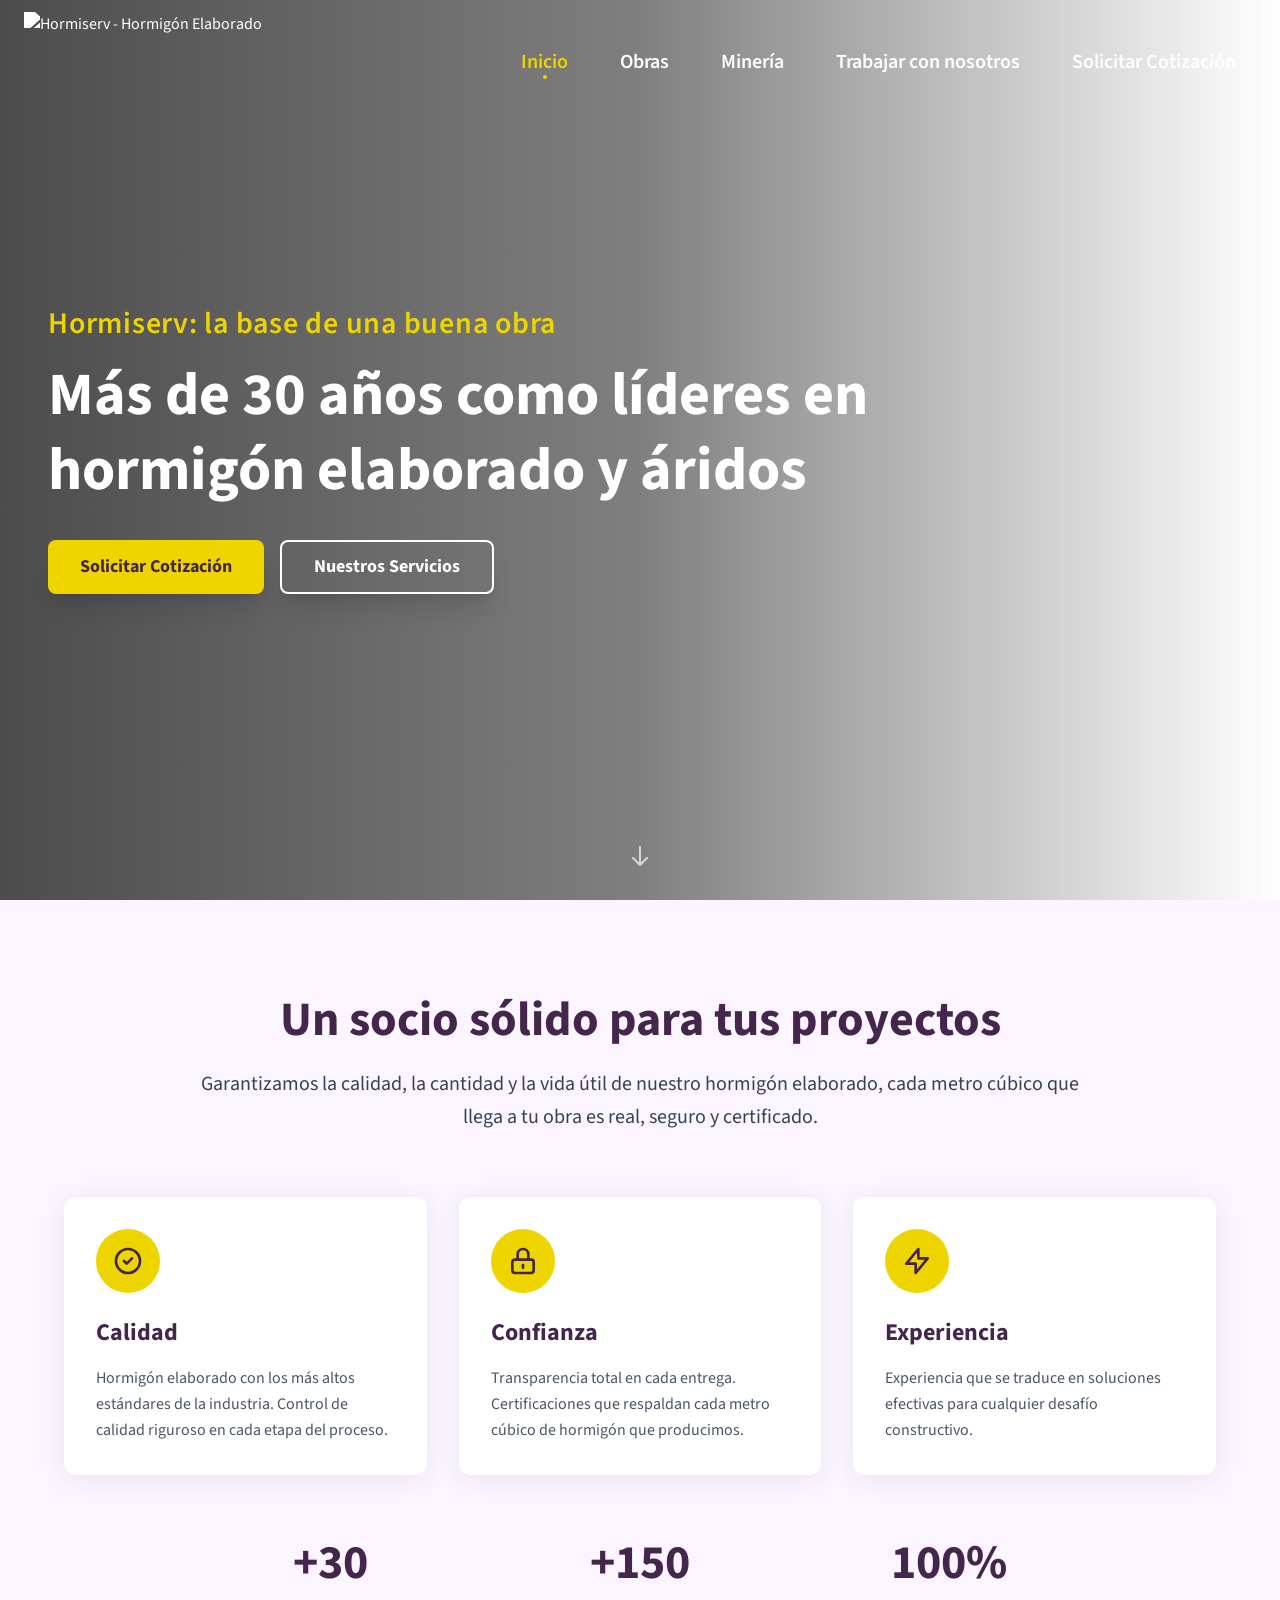
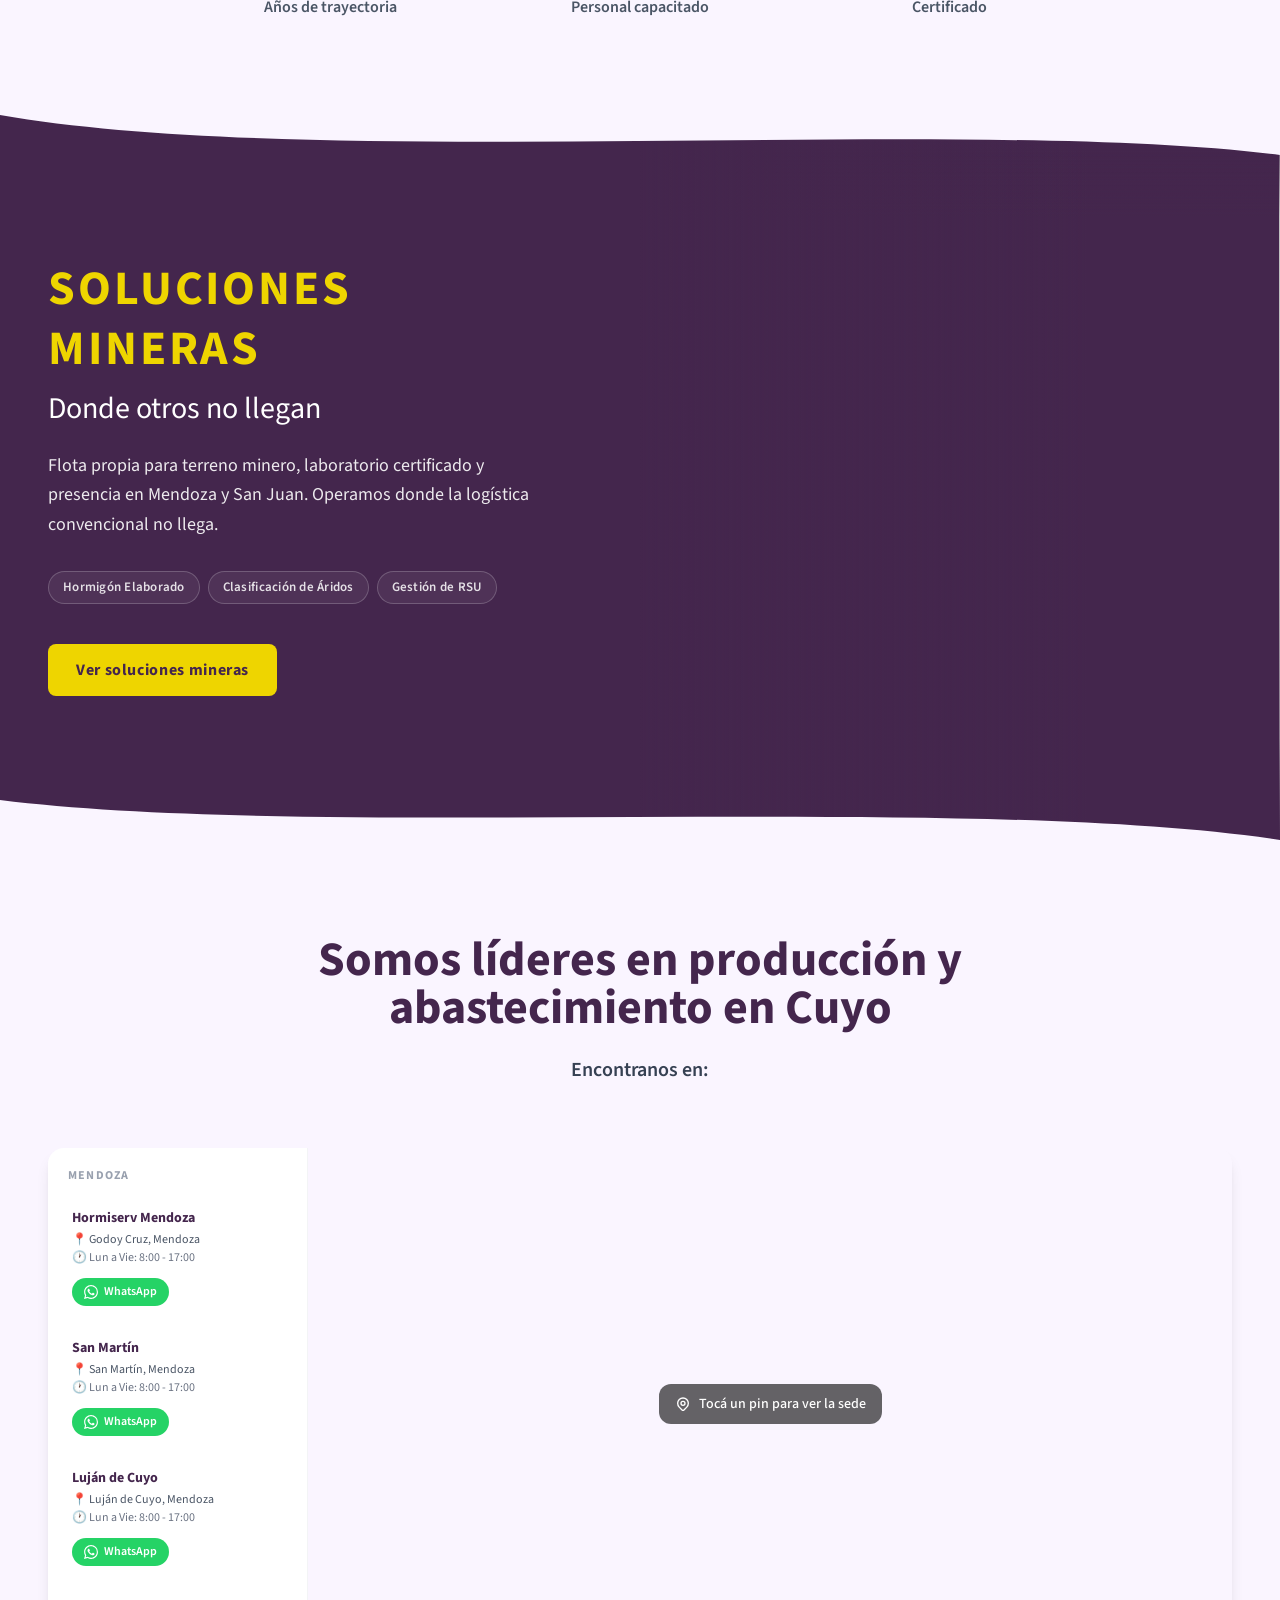
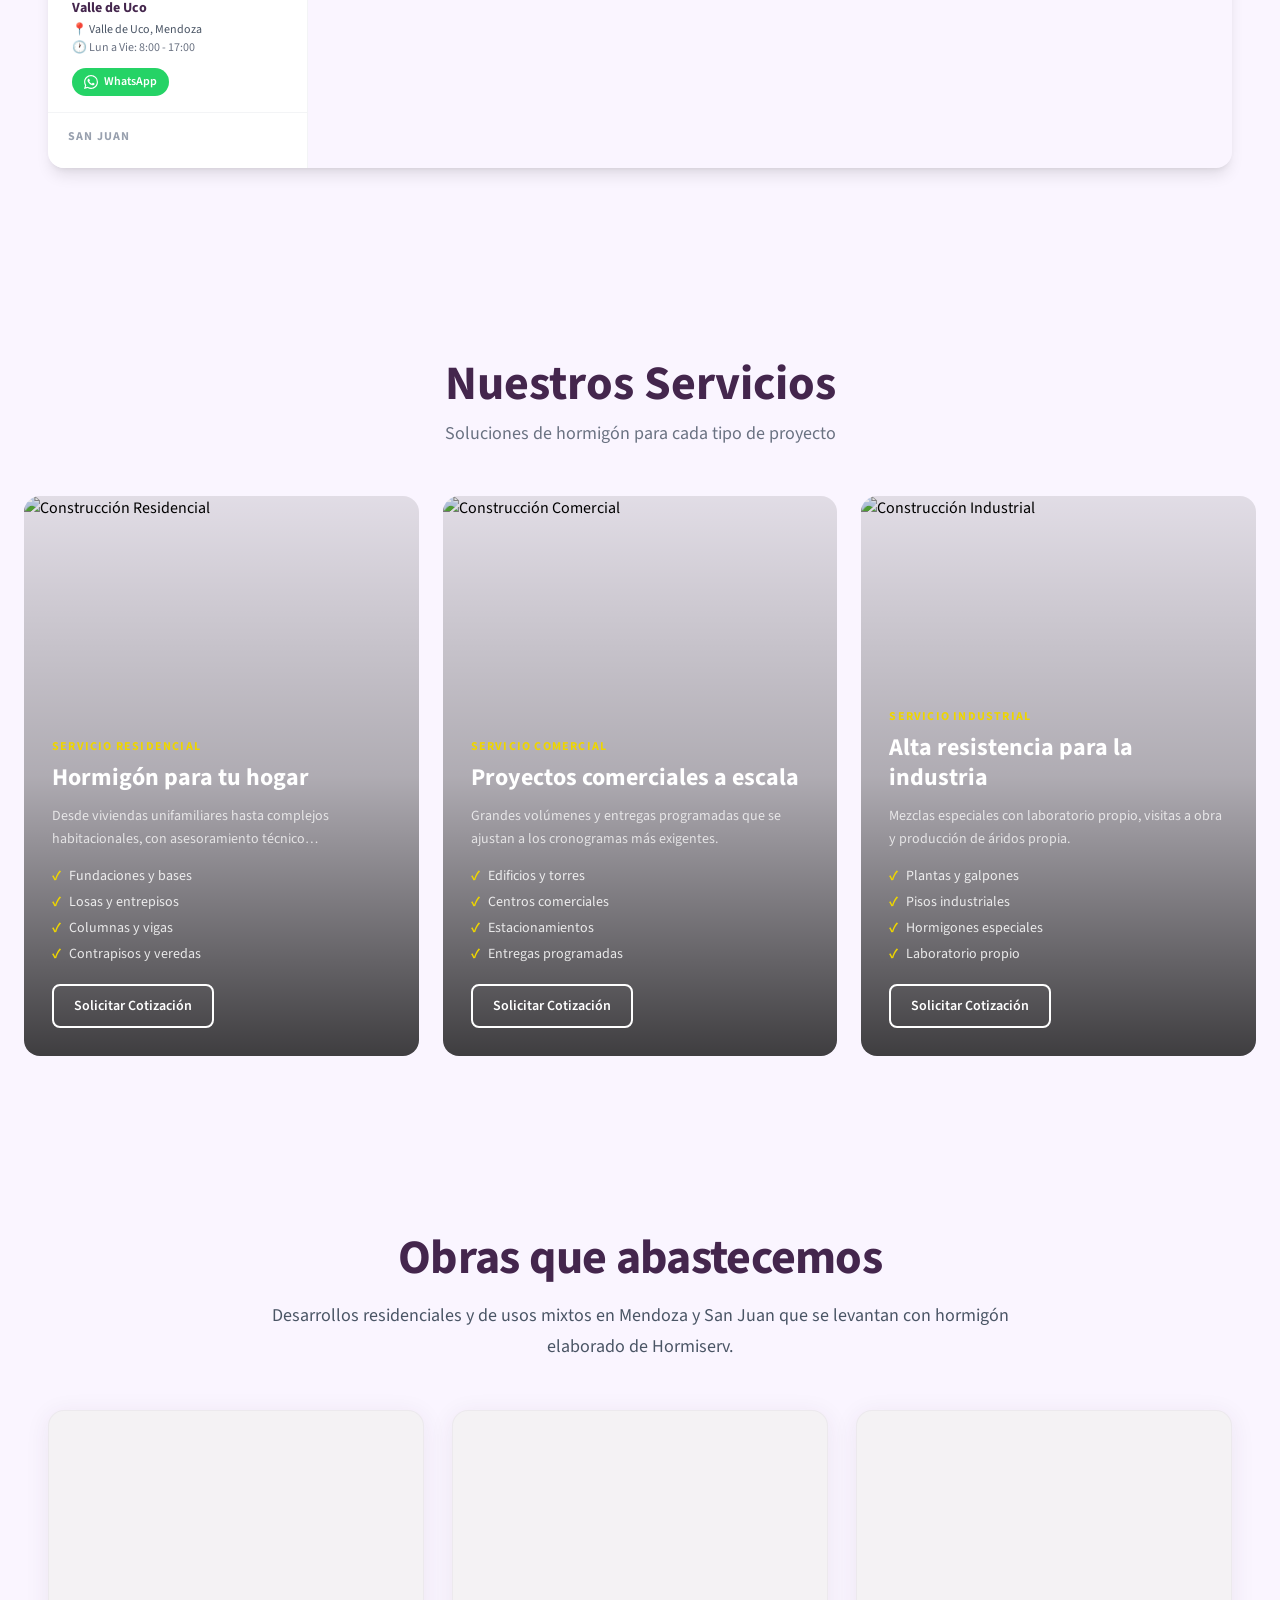
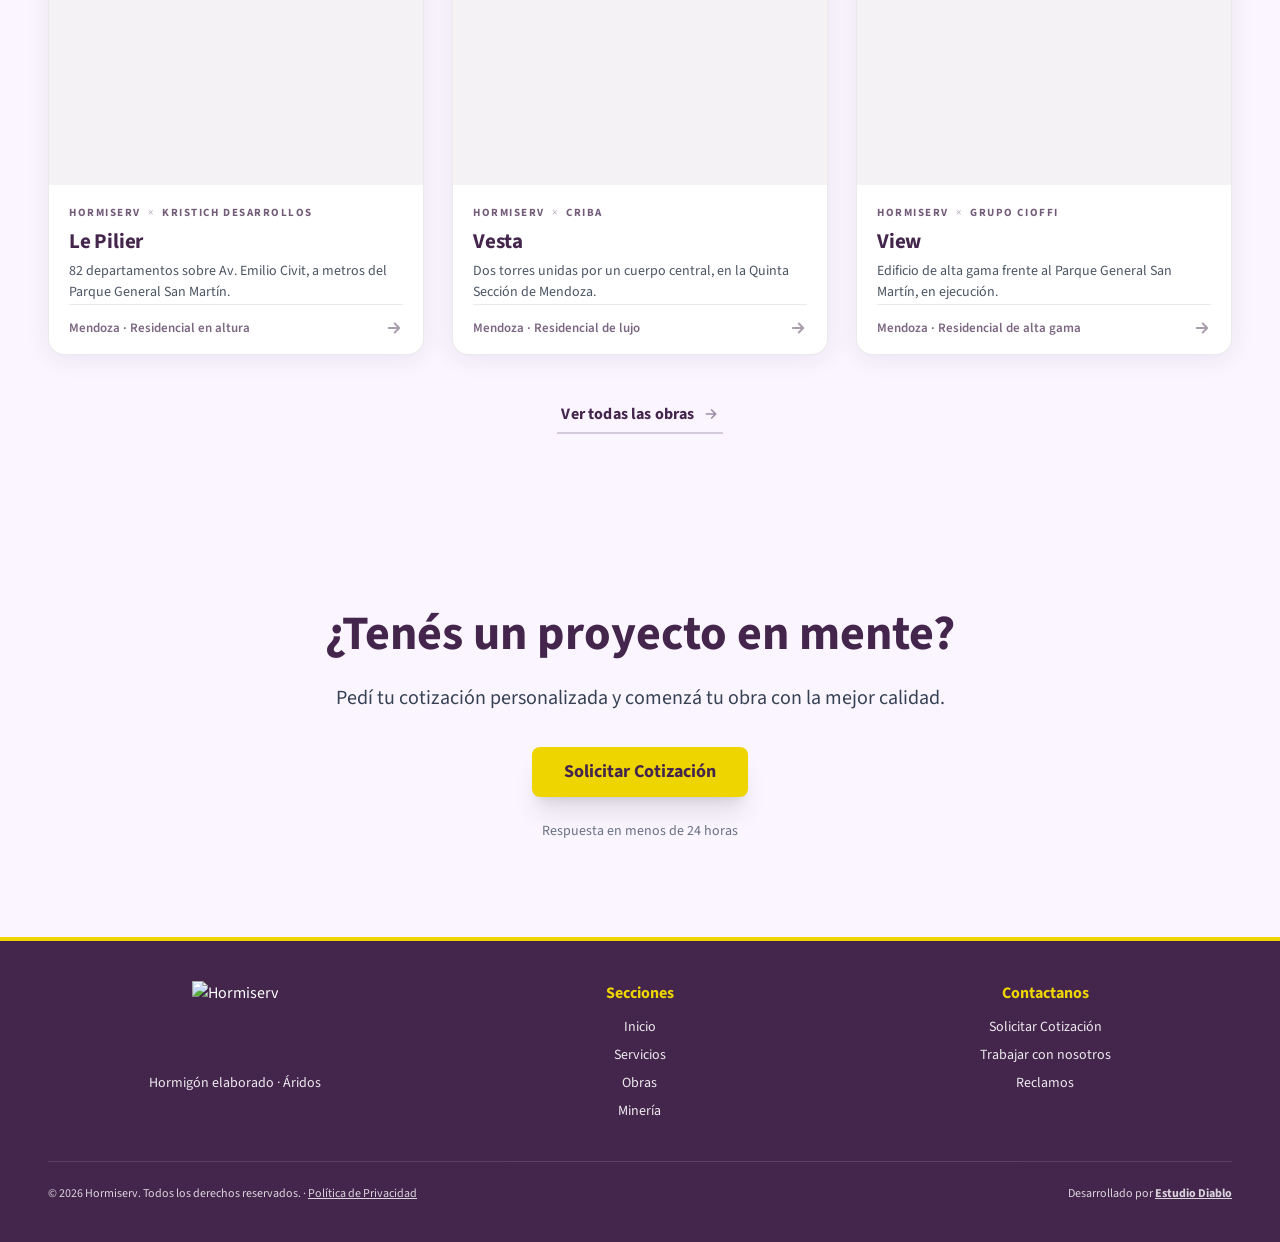
==== commit b21ec51c: "Deploy 2026-10-05 15:38:31" ====
--- a/index.html
+++ b/index.html
@@ -22,7 +22,7 @@
   fbq('init', '1149284534139807');
   fbq('track', 'PageView');
   </script><noscript><img height="1" width="1" style="display:none" src="https://www.facebook.com/tr?id=1149284534139807&ev=PageView&noscript=1"></noscript><!-- End Meta Pixel Code --><!-- Fuentes (Opcional - ajusta según necesites) --><link href="https://fonts.googleapis.com/css2?family=Source+Sans+3:wght@400;600;700&display=swap" rel="stylesheet"><!-- Slot para estilos/scripts adicionales por página --><link rel="stylesheet" href="/_astro/Sucursales.CIGW-MKW.css">
-<link rel="stylesheet" href="/_astro/index.CUad9ghh.css">
+<link rel="stylesheet" href="/_astro/index.Br9cFiV6.css">
 <style>.video-overlay[data-astro-cid-ewxirvlt]{background:linear-gradient(to right,rgba(0,0,0,.7),rgba(0,0,0,.5),transparent)}@keyframes bounce-slow{0%,to{transform:translateY(0)}50%{transform:translateY(-10px)}}.animate-bounce-slow[data-astro-cid-ewxirvlt]{animation:bounce-slow 2s infinite}video[data-astro-cid-ewxirvlt]{min-width:100%;min-height:100%}.confianza-card[data-astro-cid-2lggcqln]{transition:transform .3s cubic-bezier(.22,1,.36,1)}.confianza-card[data-astro-cid-2lggcqln]:hover{transform:translateY(-4px)}.leaflet-pane{z-index:4!important}.leaflet-top,.leaflet-bottom{z-index:5!important}.hormi-marker{cursor:pointer}.hormi-pin-body{fill:#f28b82;transition:fill .2s ease}.hormi-pin-dot{fill:#fff;transition:fill .2s ease}.hormi-marker--active .hormi-pin-body{fill:#ea4335}.hormi-marker--active .hormi-pin-dot{fill:#b71c1c}.hormi-pin-svg{filter:drop-shadow(0 2px 3px rgba(0,0,0,.3));transition:transform .2s ease,filter .2s ease;transform-origin:50% 100%}.hormi-marker--hover .hormi-pin-svg{transform:scale(1.25) translateY(-3px);filter:drop-shadow(0 5px 8px rgba(0,0,0,.35))}.hormi-marker--active .hormi-pin-svg{filter:drop-shadow(0 3px 6px rgba(234,67,53,.45))}.plant-card--active{border-left-color:#44264d;background-color:#faf5ff}.plant-list[data-astro-cid-vo5ksbyt]{scrollbar-width:thin;scrollbar-color:#d1d5db transparent}.plant-list[data-astro-cid-vo5ksbyt]::-webkit-scrollbar{width:4px}.plant-list[data-astro-cid-vo5ksbyt]::-webkit-scrollbar-track{background:transparent}.plant-list[data-astro-cid-vo5ksbyt]::-webkit-scrollbar-thumb{background:#d1d5db;border-radius:9999px}.section-heading-eyebrow[data-astro-cid-silvwlfz]{font-family:Myriad Pro,"Source Sans 3",sans-serif;font-size:.75rem;font-weight:700;text-transform:uppercase;letter-spacing:.16em;margin-bottom:.75rem}.section-heading-titulo[data-astro-cid-silvwlfz]{font-family:Myriad Pro,"Source Sans 3",sans-serif;font-size:clamp(1.875rem,4vw,3rem);font-weight:700;line-height:1.1;letter-spacing:-.015em}.section-heading-subtitulo[data-astro-cid-silvwlfz]{margin-top:1rem;font-size:1.125rem;line-height:1.7}.obras-ver-todas[data-astro-cid-idz5xiqi]{display:inline-flex;align-items:center;gap:.5rem;font-family:Myriad Pro,"Source Sans 3",sans-serif;font-weight:700;font-size:1rem;letter-spacing:.01em;color:var(--hormi-purple);padding:.4rem .25rem;border-bottom:2px solid rgb(var(--hormi-purple-rgb) / .2);transition:color .25s ease,border-color .25s ease}.obras-ver-todas[data-astro-cid-idz5xiqi]:hover{border-color:var(--hormi-yellow)}.obras-ver-todas[data-astro-cid-idz5xiqi]:focus-visible{outline:3px solid var(--hormi-yellow);outline-offset:4px;border-radius:2px}.obras-ver-todas[data-astro-cid-idz5xiqi] svg[data-astro-cid-idz5xiqi]{width:1rem;height:1rem;color:rgb(var(--hormi-purple-rgb) / .5);transition:transform .3s cubic-bezier(.22,1,.36,1),color .25s ease}.obras-ver-todas[data-astro-cid-idz5xiqi]:hover svg[data-astro-cid-idz5xiqi]{transform:translate(4px);color:var(--hormi-purple)}@media(prefers-reduced-motion:reduce){.obras-ver-todas[data-astro-cid-idz5xiqi] svg[data-astro-cid-idz5xiqi]{transition:color .25s ease}.obras-ver-todas[data-astro-cid-idz5xiqi]:hover svg[data-astro-cid-idz5xiqi]{transform:none}}.service-pill[data-astro-cid-aocf55pe]{display:inline-block;padding:.375rem .875rem;border-radius:9999px;font-size:.8125rem;font-weight:600;color:#ffffffd9;border:1px solid rgba(255,255,255,.2);background:#ffffff0f;font-family:Myriad Pro,"Source Sans 3",sans-serif;letter-spacing:.02em;transition:background-color .2s,border-color .2s,color .2s}.service-pill[data-astro-cid-aocf55pe]:hover{background:#eed5001f;border-color:#eed50066;color:#eed500}
 .obra-lockup[data-astro-cid-jqws6zyh]{font-family:Myriad Pro,"Source Sans 3",sans-serif;font-size:.6875rem;font-weight:700;text-transform:uppercase;letter-spacing:.14em;line-height:1.4}.obra-lockup-x[data-astro-cid-jqws6zyh]{display:inline-block;margin:0 .35em;font-weight:400;transform:translateY(-.02em);transition:color .3s ease}.obra-lockup-claro[data-astro-cid-jqws6zyh]{color:rgb(var(--hormi-purple-rgb) / .75)}.obra-lockup-claro[data-astro-cid-jqws6zyh] .obra-lockup-x[data-astro-cid-jqws6zyh]{color:var(--lockup-x, rgb(var(--hormi-purple-rgb) / .4))}.obra-lockup-oscuro[data-astro-cid-jqws6zyh]{color:#ffffffd9}.obra-lockup-oscuro[data-astro-cid-jqws6zyh] .obra-lockup-x[data-astro-cid-jqws6zyh]{color:var(--hormi-yellow)}.obra-card[data-astro-cid-5bf4k2r6]{display:flex;flex-direction:column;background:#fff;border:1px solid rgb(var(--hormi-purple-rgb) / .1);border-radius:1rem;overflow:hidden;box-shadow:0 4px 24px rgb(var(--hormi-purple-rgb) / .08)}.obra-card[data-astro-cid-5bf4k2r6]:hover{--lockup-x: var(--hormi-yellow)}.obra-card[data-astro-cid-5bf4k2r6][hidden]{display:none}.obra-card[data-astro-cid-5bf4k2r6]:focus-visible{outline:3px solid var(--hormi-yellow);outline-offset:3px}.obra-card-media[data-astro-cid-5bf4k2r6]{aspect-ratio:1 / 1;overflow:hidden;background:rgb(var(--hormi-purple-rgb) / .06)}.obra-card-img[data-astro-cid-5bf4k2r6]{width:100%;height:100%;object-fit:cover;transition:transform .6s cubic-bezier(.22,1,.36,1)}.obra-card[data-astro-cid-5bf4k2r6]:hover .obra-card-img[data-astro-cid-5bf4k2r6]{transform:scale(1.03)}.obra-card-body[data-astro-cid-5bf4k2r6]{display:flex;flex-direction:column;flex:1;padding:1.25rem 1.25rem 1rem}.obra-card-body-compacta[data-astro-cid-5bf4k2r6]{padding:1.15rem 1.25rem 1rem}.obra-card-titulo[data-astro-cid-5bf4k2r6]{font-family:Myriad Pro,"Source Sans 3",sans-serif;font-size:1.3125rem;font-weight:700;line-height:1.15;letter-spacing:-.01em;color:var(--hormi-purple);margin-top:.5rem}.obra-card-titulo-compacta[data-astro-cid-5bf4k2r6]{font-size:1.15rem}.obra-card-resumen[data-astro-cid-5bf4k2r6]{margin-top:.5rem;font-size:.875rem;line-height:1.55;color:#4b5563;display:-webkit-box;-webkit-box-orient:vertical;-webkit-line-clamp:2;overflow:hidden}.obra-card-pie[data-astro-cid-5bf4k2r6]{position:relative;display:flex;align-items:center;justify-content:space-between;gap:1rem;margin-top:auto;padding-top:.85rem;border-top:1px solid rgb(var(--hormi-purple-rgb) / .1);font-size:.8125rem;font-weight:600;color:rgb(var(--hormi-purple-rgb) / .7)}.obra-card-pie[data-astro-cid-5bf4k2r6]:before{content:"";position:absolute;top:-1px;left:0;height:2px;width:0;background:var(--hormi-yellow);transition:width .45s cubic-bezier(.22,1,.36,1)}.obra-card[data-astro-cid-5bf4k2r6]:hover .obra-card-pie[data-astro-cid-5bf4k2r6]:before{width:100%}.obra-card-body-compacta[data-astro-cid-5bf4k2r6] .obra-card-pie[data-astro-cid-5bf4k2r6]{margin-top:.85rem;padding-top:.85rem}.obra-card-flecha[data-astro-cid-5bf4k2r6]{width:1.125rem;height:1.125rem;flex-shrink:0;color:rgb(var(--hormi-purple-rgb) / .45);transition:transform .35s cubic-bezier(.22,1,.36,1),color .25s ease}.obra-card[data-astro-cid-5bf4k2r6]:hover .obra-card-flecha[data-astro-cid-5bf4k2r6]{transform:translate(4px);color:var(--hormi-purple)}@media(prefers-reduced-motion:reduce){.obra-card-img[data-astro-cid-5bf4k2r6],.obra-card-flecha[data-astro-cid-5bf4k2r6],.obra-card-pie[data-astro-cid-5bf4k2r6]:before{transition:none}.obra-card[data-astro-cid-5bf4k2r6]:hover .obra-card-img[data-astro-cid-5bf4k2r6],.obra-card[data-astro-cid-5bf4k2r6]:hover .obra-card-flecha[data-astro-cid-5bf4k2r6]{transform:none}}
 </style></head> <body class="overflow-x-hidden">  <header id="main-header" class="fixed top-0 left-0 w-full z-50 transparent" data-astro-cid-qlfjksao> <nav class="container mx-auto px-6 py-3 flex items-center justify-between" data-astro-cid-qlfjksao> <!-- Logo --> <a href="/" class="flex items-center" data-astro-cid-qlfjksao> <img height="106" width="320" src="/hormiser-320w.png" alt="Hormiserv - Hormigón Elaborado" class="h-15 md:h-25 w-auto transition-all duration-300 on-video" id="logo-img" data-astro-cid-qlfjksao> </a> <!-- Desktop nav (sm+) --> <div class="hidden sm:flex items-center gap-3" data-astro-cid-qlfjksao> <a href="/" class="relative text-white font-semibold px-5 py-3 rounded-lg hover:text-hormi-yellow text-xl leading-none inline-flex items-center justify-center nav-link active" data-astro-cid-qlfjksao>
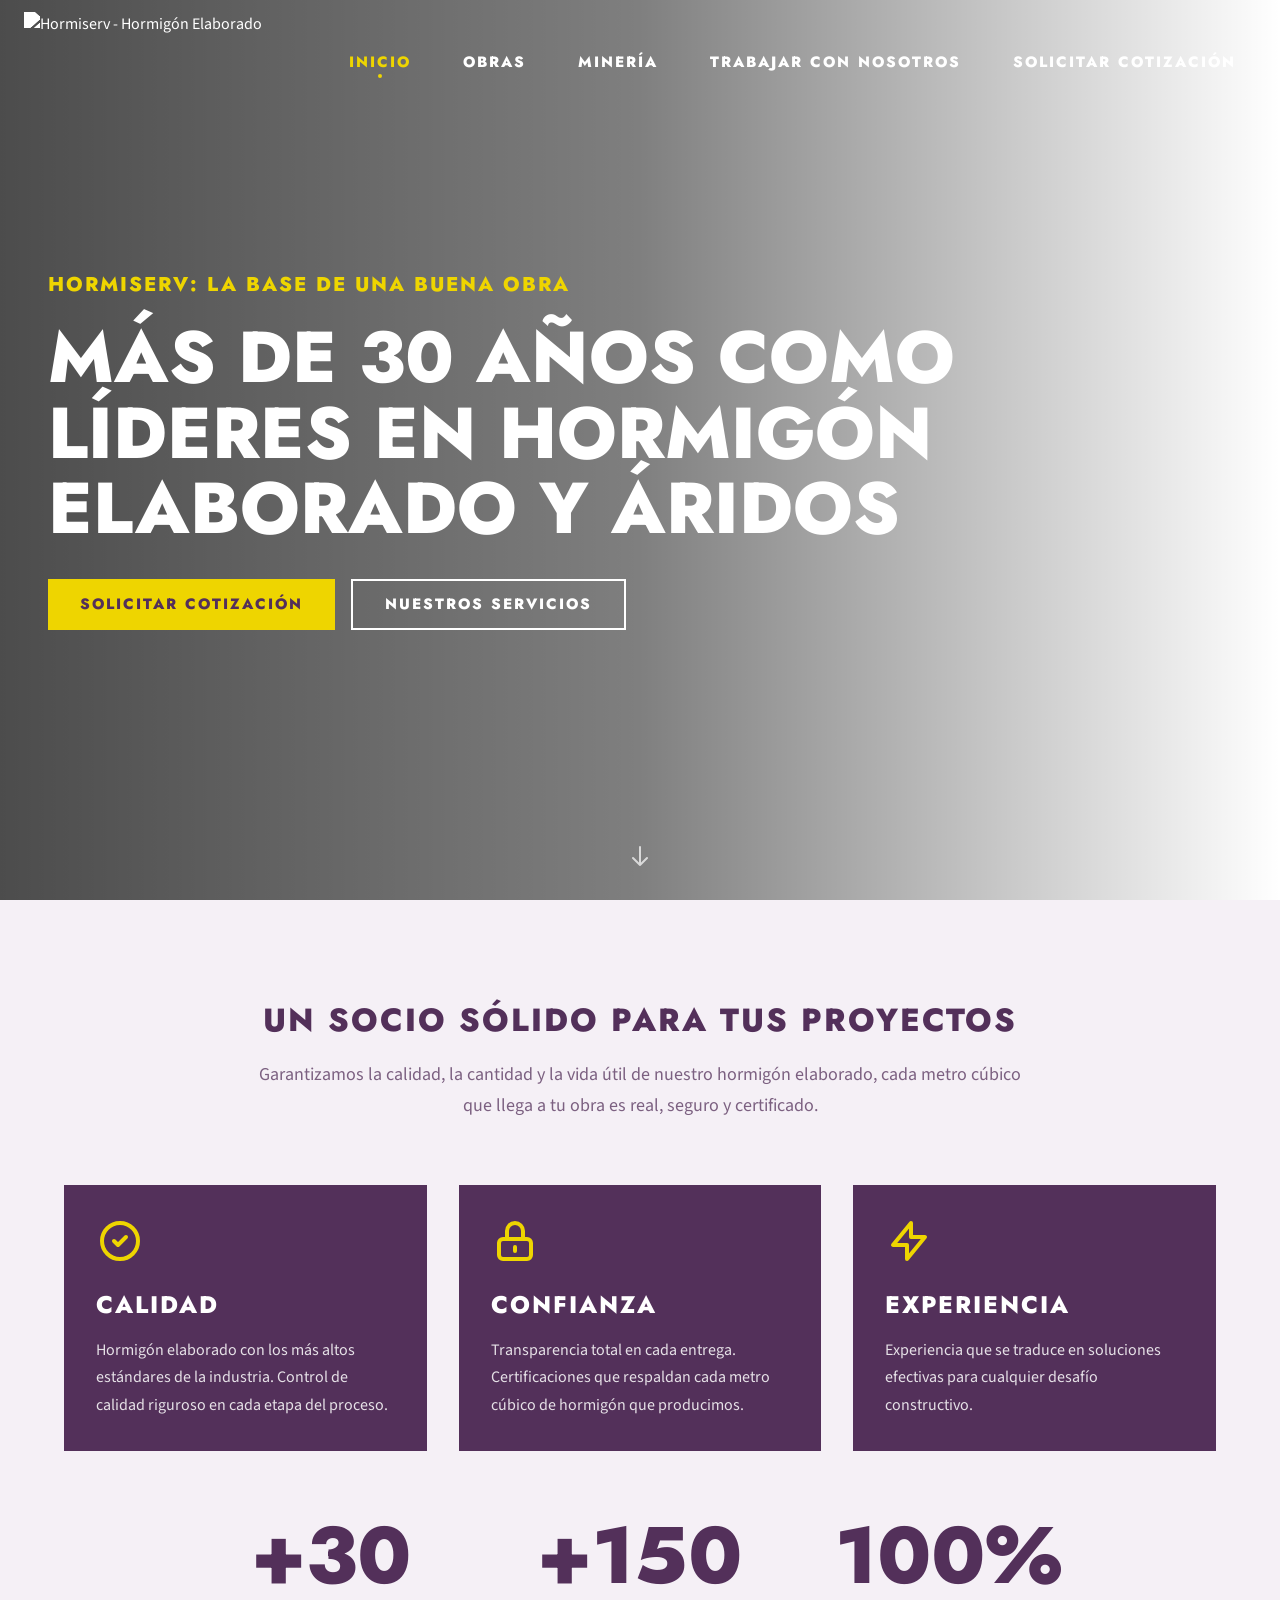
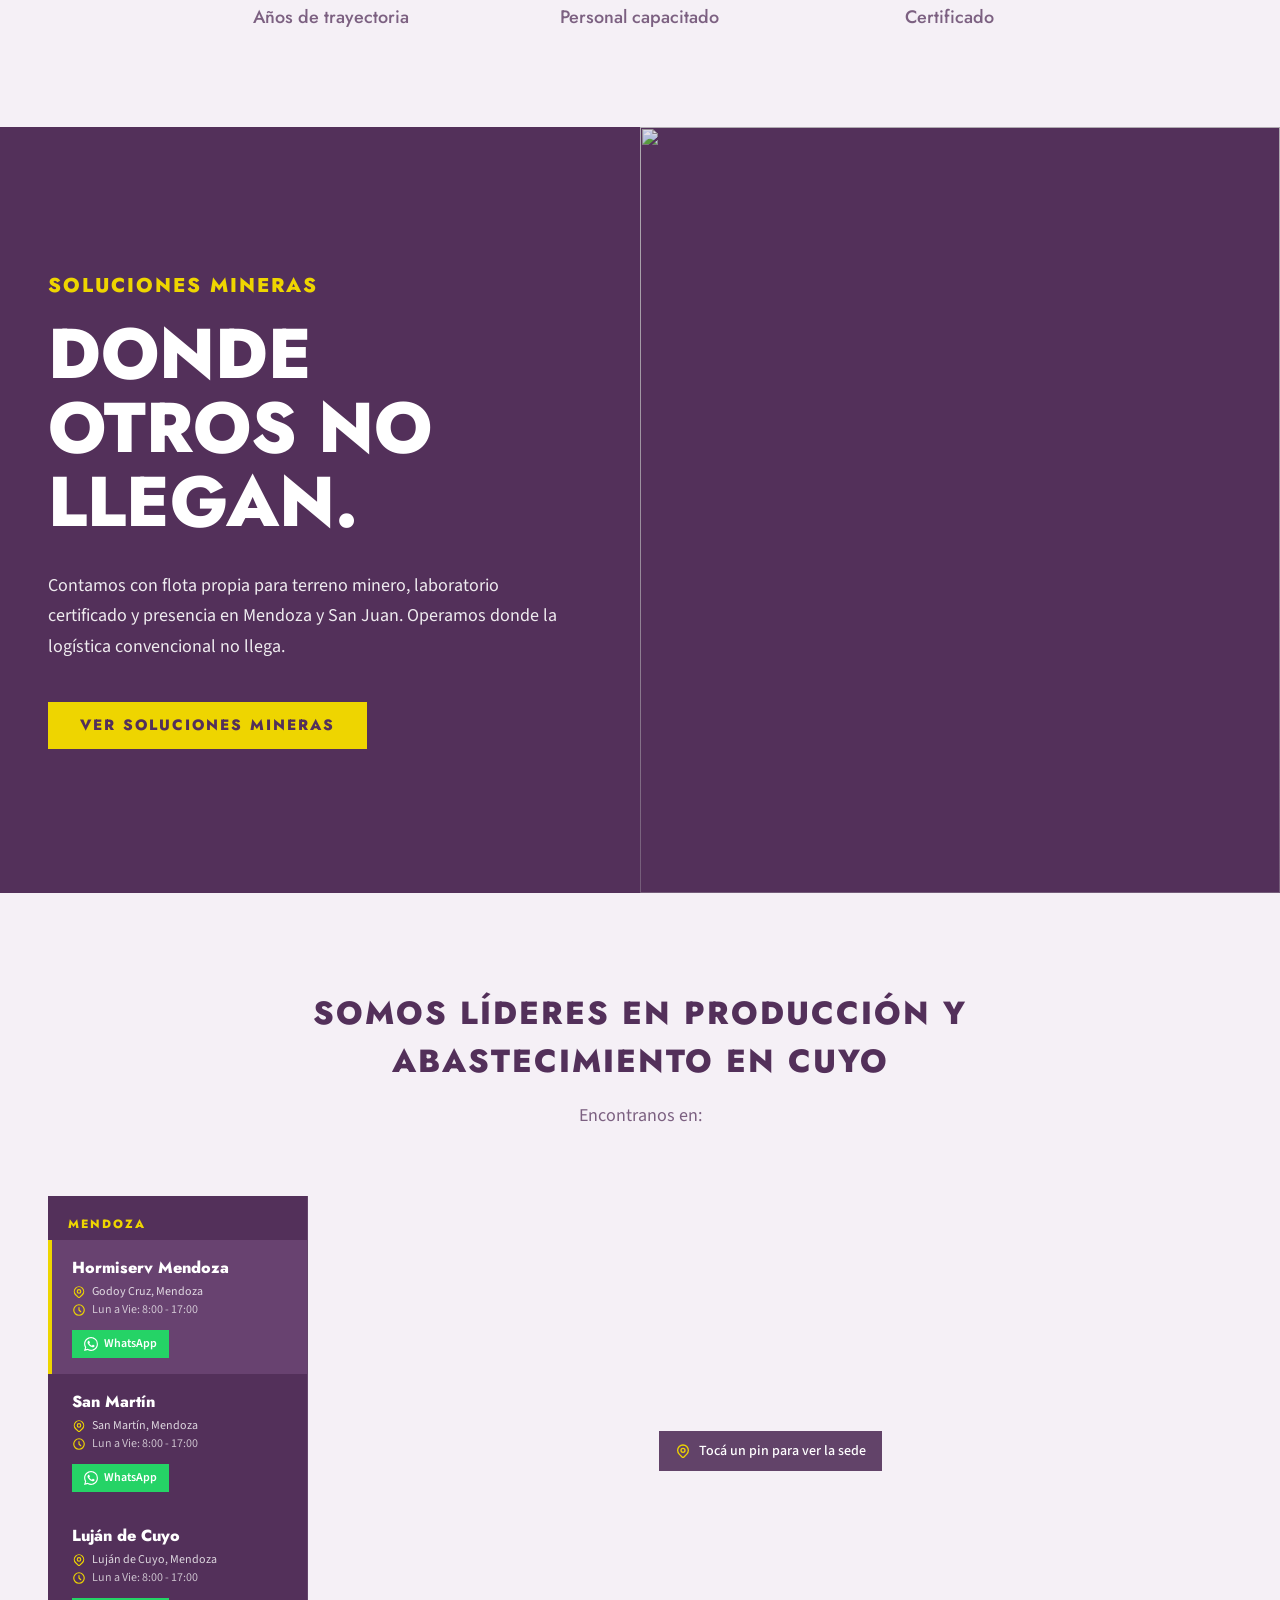
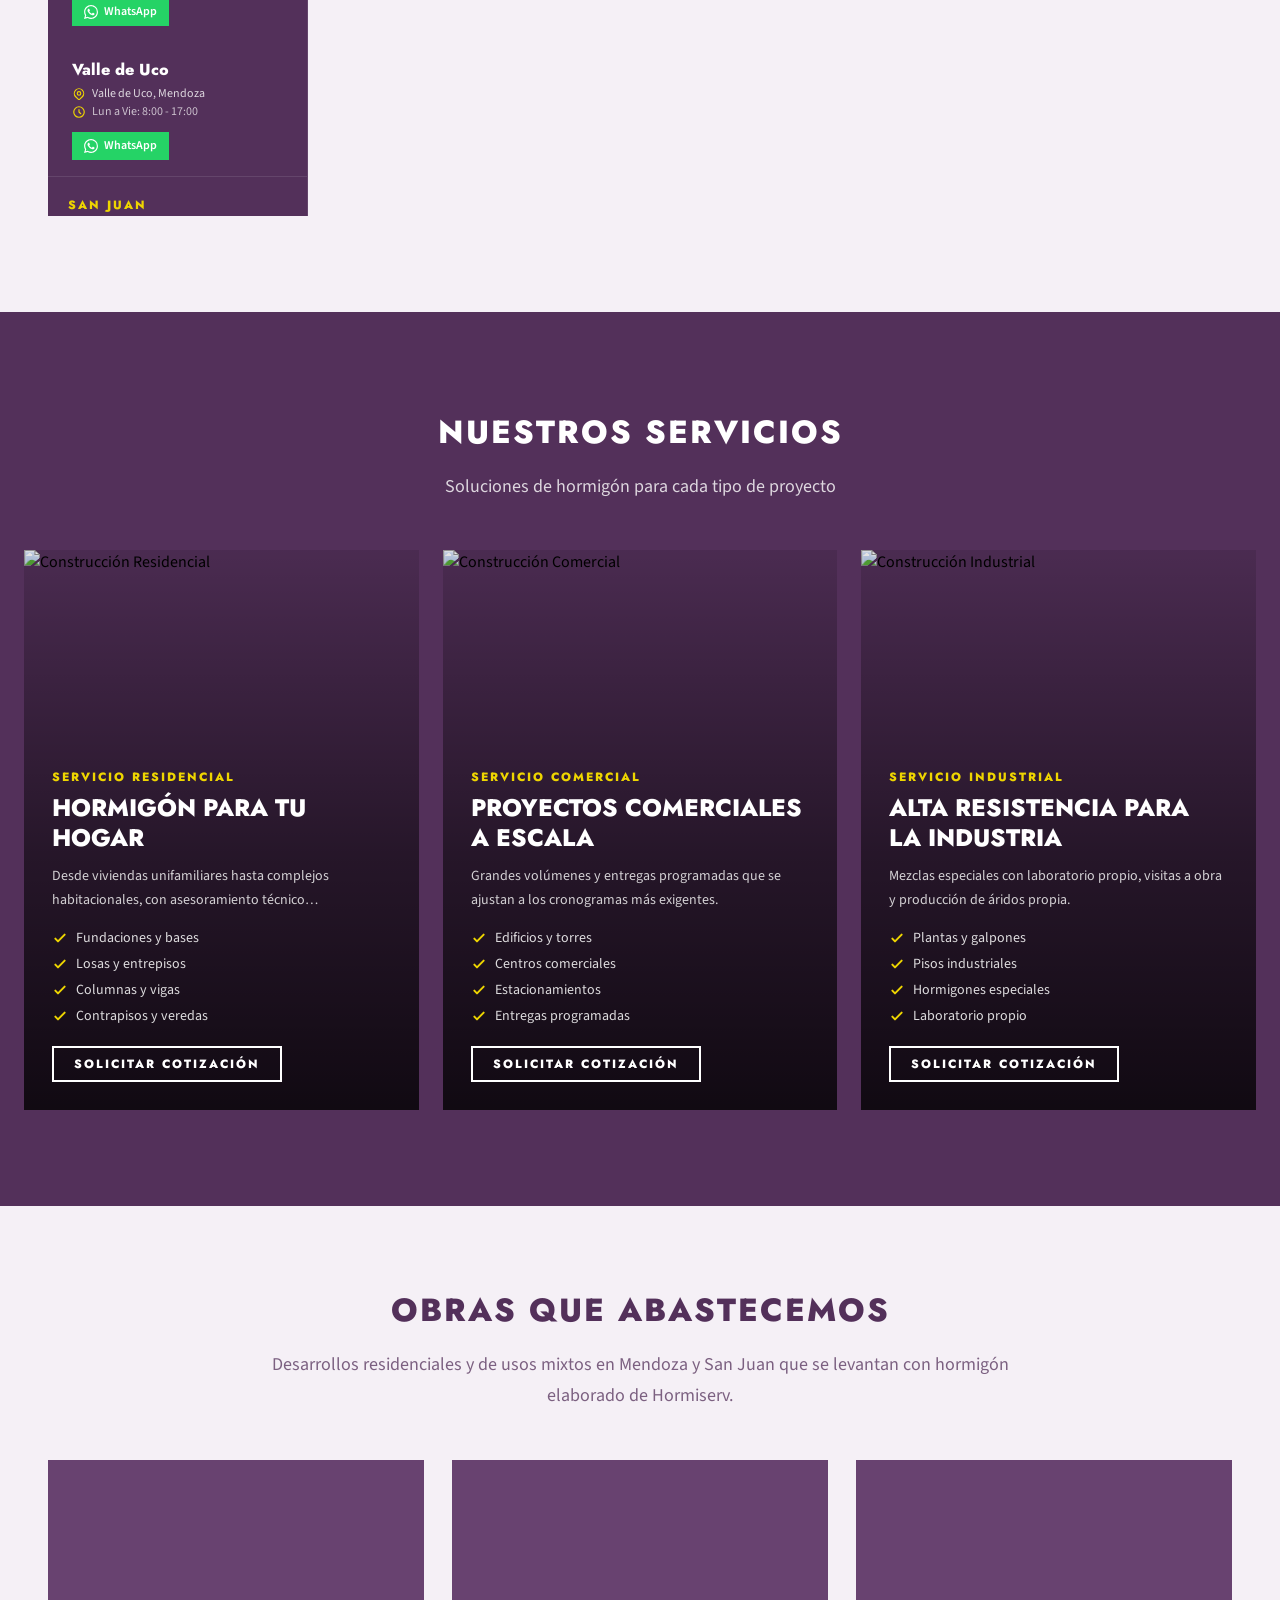
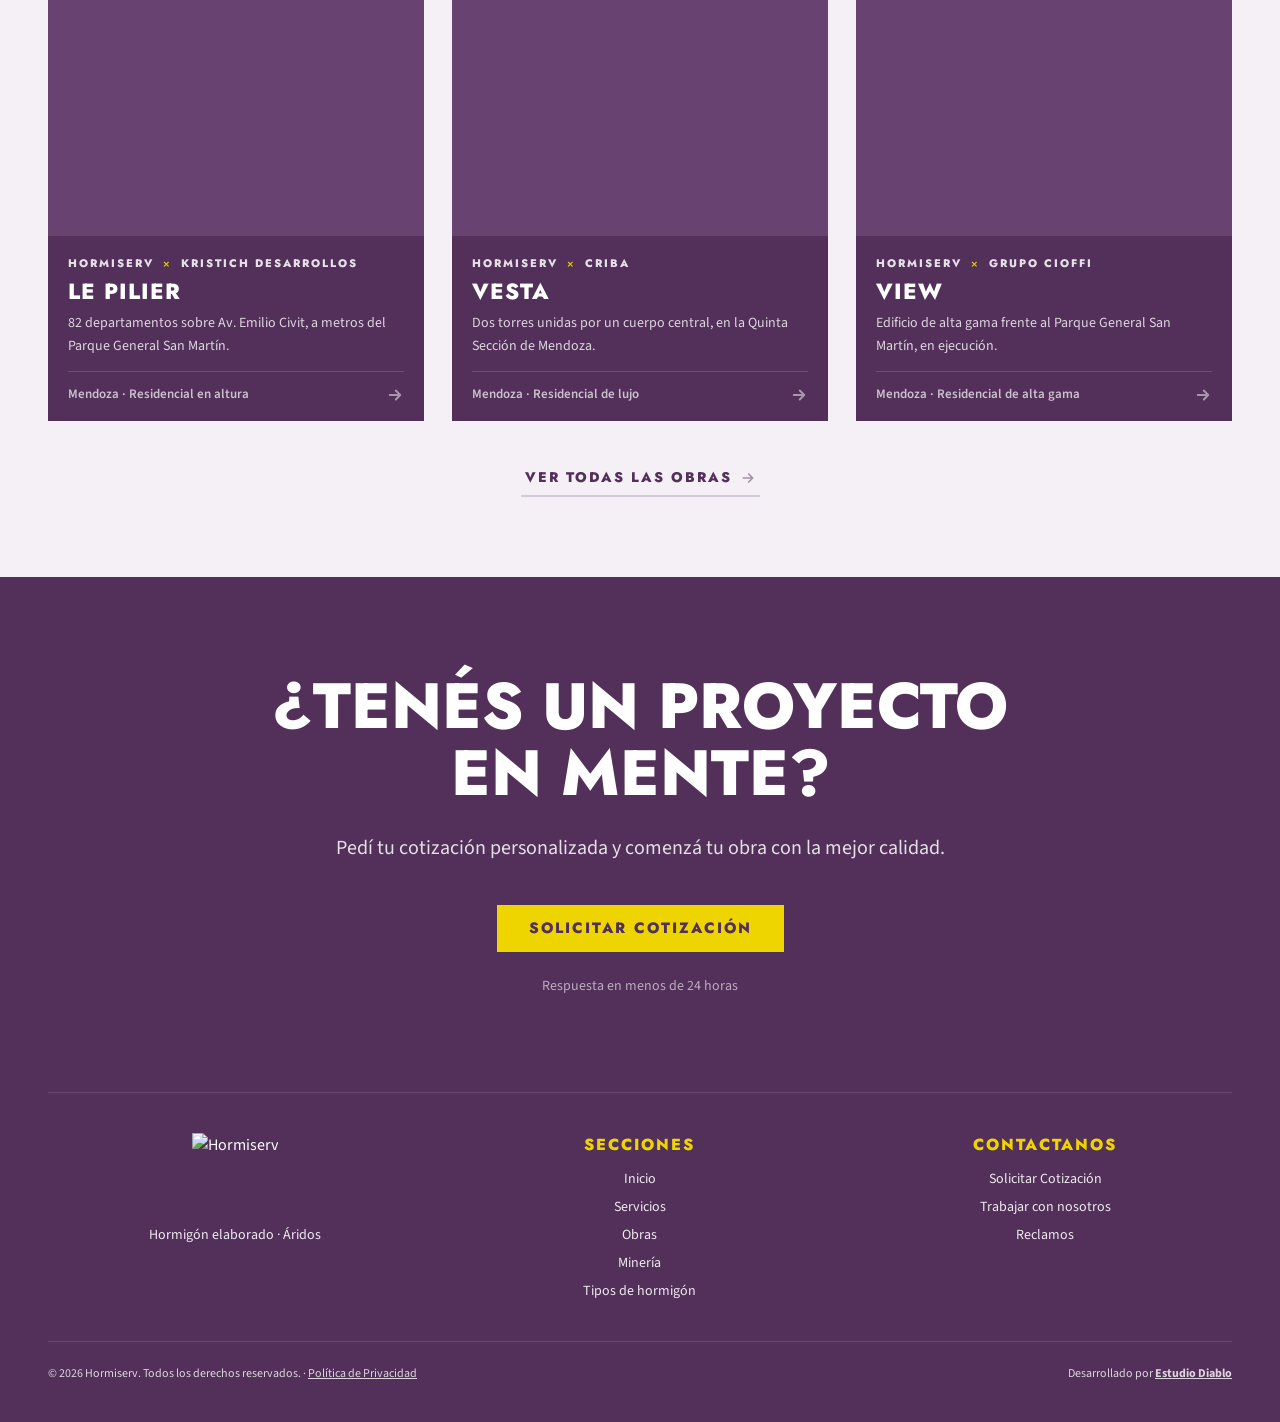
==== commit ae45ddc8: "Deploy 2026-10-08 12:37:06" ====
--- a/index.html
+++ b/index.html
@@ -22,28 +22,23 @@
   fbq('init', '1149284534139807');
   fbq('track', 'PageView');
   </script><noscript><img height="1" width="1" style="display:none" src="https://www.facebook.com/tr?id=1149284534139807&ev=PageView&noscript=1"></noscript><!-- End Meta Pixel Code --><!-- Fuentes (Opcional - ajusta según necesites) --><link href="https://fonts.googleapis.com/css2?family=Source+Sans+3:wght@400;600;700&display=swap" rel="stylesheet"><!-- Slot para estilos/scripts adicionales por página --><link rel="stylesheet" href="/_astro/Sucursales.CIGW-MKW.css">
-<link rel="stylesheet" href="/_astro/index.Br9cFiV6.css">
-<style>.video-overlay[data-astro-cid-ewxirvlt]{background:linear-gradient(to right,rgba(0,0,0,.7),rgba(0,0,0,.5),transparent)}@keyframes bounce-slow{0%,to{transform:translateY(0)}50%{transform:translateY(-10px)}}.animate-bounce-slow[data-astro-cid-ewxirvlt]{animation:bounce-slow 2s infinite}video[data-astro-cid-ewxirvlt]{min-width:100%;min-height:100%}.confianza-card[data-astro-cid-2lggcqln]{transition:transform .3s cubic-bezier(.22,1,.36,1)}.confianza-card[data-astro-cid-2lggcqln]:hover{transform:translateY(-4px)}.leaflet-pane{z-index:4!important}.leaflet-top,.leaflet-bottom{z-index:5!important}.hormi-marker{cursor:pointer}.hormi-pin-body{fill:#f28b82;transition:fill .2s ease}.hormi-pin-dot{fill:#fff;transition:fill .2s ease}.hormi-marker--active .hormi-pin-body{fill:#ea4335}.hormi-marker--active .hormi-pin-dot{fill:#b71c1c}.hormi-pin-svg{filter:drop-shadow(0 2px 3px rgba(0,0,0,.3));transition:transform .2s ease,filter .2s ease;transform-origin:50% 100%}.hormi-marker--hover .hormi-pin-svg{transform:scale(1.25) translateY(-3px);filter:drop-shadow(0 5px 8px rgba(0,0,0,.35))}.hormi-marker--active .hormi-pin-svg{filter:drop-shadow(0 3px 6px rgba(234,67,53,.45))}.plant-card--active{border-left-color:#44264d;background-color:#faf5ff}.plant-list[data-astro-cid-vo5ksbyt]{scrollbar-width:thin;scrollbar-color:#d1d5db transparent}.plant-list[data-astro-cid-vo5ksbyt]::-webkit-scrollbar{width:4px}.plant-list[data-astro-cid-vo5ksbyt]::-webkit-scrollbar-track{background:transparent}.plant-list[data-astro-cid-vo5ksbyt]::-webkit-scrollbar-thumb{background:#d1d5db;border-radius:9999px}.section-heading-eyebrow[data-astro-cid-silvwlfz]{font-family:Myriad Pro,"Source Sans 3",sans-serif;font-size:.75rem;font-weight:700;text-transform:uppercase;letter-spacing:.16em;margin-bottom:.75rem}.section-heading-titulo[data-astro-cid-silvwlfz]{font-family:Myriad Pro,"Source Sans 3",sans-serif;font-size:clamp(1.875rem,4vw,3rem);font-weight:700;line-height:1.1;letter-spacing:-.015em}.section-heading-subtitulo[data-astro-cid-silvwlfz]{margin-top:1rem;font-size:1.125rem;line-height:1.7}.obras-ver-todas[data-astro-cid-idz5xiqi]{display:inline-flex;align-items:center;gap:.5rem;font-family:Myriad Pro,"Source Sans 3",sans-serif;font-weight:700;font-size:1rem;letter-spacing:.01em;color:var(--hormi-purple);padding:.4rem .25rem;border-bottom:2px solid rgb(var(--hormi-purple-rgb) / .2);transition:color .25s ease,border-color .25s ease}.obras-ver-todas[data-astro-cid-idz5xiqi]:hover{border-color:var(--hormi-yellow)}.obras-ver-todas[data-astro-cid-idz5xiqi]:focus-visible{outline:3px solid var(--hormi-yellow);outline-offset:4px;border-radius:2px}.obras-ver-todas[data-astro-cid-idz5xiqi] svg[data-astro-cid-idz5xiqi]{width:1rem;height:1rem;color:rgb(var(--hormi-purple-rgb) / .5);transition:transform .3s cubic-bezier(.22,1,.36,1),color .25s ease}.obras-ver-todas[data-astro-cid-idz5xiqi]:hover svg[data-astro-cid-idz5xiqi]{transform:translate(4px);color:var(--hormi-purple)}@media(prefers-reduced-motion:reduce){.obras-ver-todas[data-astro-cid-idz5xiqi] svg[data-astro-cid-idz5xiqi]{transition:color .25s ease}.obras-ver-todas[data-astro-cid-idz5xiqi]:hover svg[data-astro-cid-idz5xiqi]{transform:none}}.service-pill[data-astro-cid-aocf55pe]{display:inline-block;padding:.375rem .875rem;border-radius:9999px;font-size:.8125rem;font-weight:600;color:#ffffffd9;border:1px solid rgba(255,255,255,.2);background:#ffffff0f;font-family:Myriad Pro,"Source Sans 3",sans-serif;letter-spacing:.02em;transition:background-color .2s,border-color .2s,color .2s}.service-pill[data-astro-cid-aocf55pe]:hover{background:#eed5001f;border-color:#eed50066;color:#eed500}
-.obra-lockup[data-astro-cid-jqws6zyh]{font-family:Myriad Pro,"Source Sans 3",sans-serif;font-size:.6875rem;font-weight:700;text-transform:uppercase;letter-spacing:.14em;line-height:1.4}.obra-lockup-x[data-astro-cid-jqws6zyh]{display:inline-block;margin:0 .35em;font-weight:400;transform:translateY(-.02em);transition:color .3s ease}.obra-lockup-claro[data-astro-cid-jqws6zyh]{color:rgb(var(--hormi-purple-rgb) / .75)}.obra-lockup-claro[data-astro-cid-jqws6zyh] .obra-lockup-x[data-astro-cid-jqws6zyh]{color:var(--lockup-x, rgb(var(--hormi-purple-rgb) / .4))}.obra-lockup-oscuro[data-astro-cid-jqws6zyh]{color:#ffffffd9}.obra-lockup-oscuro[data-astro-cid-jqws6zyh] .obra-lockup-x[data-astro-cid-jqws6zyh]{color:var(--hormi-yellow)}.obra-card[data-astro-cid-5bf4k2r6]{display:flex;flex-direction:column;background:#fff;border:1px solid rgb(var(--hormi-purple-rgb) / .1);border-radius:1rem;overflow:hidden;box-shadow:0 4px 24px rgb(var(--hormi-purple-rgb) / .08)}.obra-card[data-astro-cid-5bf4k2r6]:hover{--lockup-x: var(--hormi-yellow)}.obra-card[data-astro-cid-5bf4k2r6][hidden]{display:none}.obra-card[data-astro-cid-5bf4k2r6]:focus-visible{outline:3px solid var(--hormi-yellow);outline-offset:3px}.obra-card-media[data-astro-cid-5bf4k2r6]{aspect-ratio:1 / 1;overflow:hidden;background:rgb(var(--hormi-purple-rgb) / .06)}.obra-card-img[data-astro-cid-5bf4k2r6]{width:100%;height:100%;object-fit:cover;transition:transform .6s cubic-bezier(.22,1,.36,1)}.obra-card[data-astro-cid-5bf4k2r6]:hover .obra-card-img[data-astro-cid-5bf4k2r6]{transform:scale(1.03)}.obra-card-body[data-astro-cid-5bf4k2r6]{display:flex;flex-direction:column;flex:1;padding:1.25rem 1.25rem 1rem}.obra-card-body-compacta[data-astro-cid-5bf4k2r6]{padding:1.15rem 1.25rem 1rem}.obra-card-titulo[data-astro-cid-5bf4k2r6]{font-family:Myriad Pro,"Source Sans 3",sans-serif;font-size:1.3125rem;font-weight:700;line-height:1.15;letter-spacing:-.01em;color:var(--hormi-purple);margin-top:.5rem}.obra-card-titulo-compacta[data-astro-cid-5bf4k2r6]{font-size:1.15rem}.obra-card-resumen[data-astro-cid-5bf4k2r6]{margin-top:.5rem;font-size:.875rem;line-height:1.55;color:#4b5563;display:-webkit-box;-webkit-box-orient:vertical;-webkit-line-clamp:2;overflow:hidden}.obra-card-pie[data-astro-cid-5bf4k2r6]{position:relative;display:flex;align-items:center;justify-content:space-between;gap:1rem;margin-top:auto;padding-top:.85rem;border-top:1px solid rgb(var(--hormi-purple-rgb) / .1);font-size:.8125rem;font-weight:600;color:rgb(var(--hormi-purple-rgb) / .7)}.obra-card-pie[data-astro-cid-5bf4k2r6]:before{content:"";position:absolute;top:-1px;left:0;height:2px;width:0;background:var(--hormi-yellow);transition:width .45s cubic-bezier(.22,1,.36,1)}.obra-card[data-astro-cid-5bf4k2r6]:hover .obra-card-pie[data-astro-cid-5bf4k2r6]:before{width:100%}.obra-card-body-compacta[data-astro-cid-5bf4k2r6] .obra-card-pie[data-astro-cid-5bf4k2r6]{margin-top:.85rem;padding-top:.85rem}.obra-card-flecha[data-astro-cid-5bf4k2r6]{width:1.125rem;height:1.125rem;flex-shrink:0;color:rgb(var(--hormi-purple-rgb) / .45);transition:transform .35s cubic-bezier(.22,1,.36,1),color .25s ease}.obra-card[data-astro-cid-5bf4k2r6]:hover .obra-card-flecha[data-astro-cid-5bf4k2r6]{transform:translate(4px);color:var(--hormi-purple)}@media(prefers-reduced-motion:reduce){.obra-card-img[data-astro-cid-5bf4k2r6],.obra-card-flecha[data-astro-cid-5bf4k2r6],.obra-card-pie[data-astro-cid-5bf4k2r6]:before{transition:none}.obra-card[data-astro-cid-5bf4k2r6]:hover .obra-card-img[data-astro-cid-5bf4k2r6],.obra-card[data-astro-cid-5bf4k2r6]:hover .obra-card-flecha[data-astro-cid-5bf4k2r6]{transform:none}}
-</style></head> <body class="overflow-x-hidden">  <header id="main-header" class="fixed top-0 left-0 w-full z-50 transparent" data-astro-cid-qlfjksao> <nav class="container mx-auto px-6 py-3 flex items-center justify-between" data-astro-cid-qlfjksao> <!-- Logo --> <a href="/" class="flex items-center" data-astro-cid-qlfjksao> <img height="106" width="320" src="/hormiser-320w.png" alt="Hormiserv - Hormigón Elaborado" class="h-15 md:h-25 w-auto transition-all duration-300 on-video" id="logo-img" data-astro-cid-qlfjksao> </a> <!-- Desktop nav (sm+) --> <div class="hidden sm:flex items-center gap-3" data-astro-cid-qlfjksao> <a href="/" class="relative text-white font-semibold px-5 py-3 rounded-lg hover:text-hormi-yellow text-xl leading-none inline-flex items-center justify-center nav-link active" data-astro-cid-qlfjksao>
+<link rel="stylesheet" href="/_astro/index.CHJ76UKz.css">
+<style>.video-overlay[data-astro-cid-ewxirvlt]{background:linear-gradient(to right,rgba(0,0,0,.7),rgba(0,0,0,.5),transparent)}@keyframes bounce-slow{0%,to{transform:translateY(0)}50%{transform:translateY(-10px)}}.animate-bounce-slow[data-astro-cid-ewxirvlt]{animation:bounce-slow 2s infinite}@media(prefers-reduced-motion:reduce){.animate-bounce-slow[data-astro-cid-ewxirvlt]{animation:none}}video[data-astro-cid-ewxirvlt]{min-width:100%;min-height:100%}.confianza-card[data-astro-cid-2lggcqln]{transition:transform .3s cubic-bezier(.22,1,.36,1)}.confianza-card[data-astro-cid-2lggcqln]:hover{transform:translateY(-4px)}.leaflet-pane{z-index:4!important}.leaflet-top,.leaflet-bottom{z-index:5!important}#map-all .leaflet-tile-pane{filter:grayscale(.85)}.hormi-marker{cursor:pointer}.hormi-pin-body{fill:var(--hormi-purple-deep)}.hormi-pin-dot{fill:#fff}.hormi-marker--hover .hormi-pin-body,.hormi-marker--active .hormi-pin-body{fill:var(--hormi-yellow)}.hormi-marker--hover .hormi-pin-dot,.hormi-marker--active .hormi-pin-dot{fill:var(--hormi-purple-deep)}.hormi-pin-svg{transition:transform .2s cubic-bezier(.22,1,.36,1);transform-origin:50% 100%}.hormi-marker--hover .hormi-pin-svg{transform:scale(1.25) translateY(-3px)}.hormi-pin-label{position:absolute;white-space:nowrap;background:var(--hormi-purple-deep);color:#fff;font-family:Jost,sans-serif;font-size:12px;font-weight:500;padding:3px 7px;pointer-events:none}.plant-card-boton[data-astro-cid-vo5ksbyt]:after{content:"";position:absolute;inset:0}.plant-card[data-astro-cid-vo5ksbyt]:has(.plant-card-boton:focus-visible){outline:2px solid var(--hormi-yellow);outline-offset:-2px}.plant-card--active{border-left-color:var(--hormi-yellow);background-color:var(--hormi-purple-soft)}.plant-list[data-astro-cid-vo5ksbyt]{scrollbar-width:thin;scrollbar-color:rgb(255 255 255 / .3) transparent}.plant-list[data-astro-cid-vo5ksbyt]::-webkit-scrollbar{width:4px}.plant-list[data-astro-cid-vo5ksbyt]::-webkit-scrollbar-track{background:transparent}.plant-list[data-astro-cid-vo5ksbyt]::-webkit-scrollbar-thumb{background:#ffffff4d}.servicio-velo[data-astro-cid-zw3pn234]{background:linear-gradient(to top,#000c,#0000008c 45%,#0000001a)}.mineria-velo[data-astro-cid-7225yl7v]{background:linear-gradient(to top,rgb(var(--hormi-purple-deep-rgb) / .7),rgb(var(--hormi-purple-deep-rgb) / .35) 45%,rgb(var(--hormi-purple-deep-rgb) / .15))}
+.link-flecha[data-astro-cid-ti5qy5sp]{display:inline-flex;align-items:center;gap:.5rem;font-family:Jost,sans-serif;font-weight:800;font-size:.875rem;text-transform:uppercase;letter-spacing:2px;color:var(--hormi-purple-deep);padding:.4rem .25rem;border-bottom:2px solid rgb(var(--hormi-purple-deep-rgb) / .2)}.link-flecha[data-astro-cid-ti5qy5sp]:hover{border-color:var(--hormi-yellow)}.link-flecha[data-astro-cid-ti5qy5sp]:active{opacity:.7}.link-flecha[data-astro-cid-ti5qy5sp]:focus-visible{outline:2px solid var(--hormi-purple-deep);outline-offset:4px}.link-flecha[data-astro-cid-ti5qy5sp] svg[data-astro-cid-ti5qy5sp]{width:1rem;height:1rem;color:rgb(var(--hormi-purple-deep-rgb) / .5);transition:transform .3s cubic-bezier(.22,1,.36,1)}.link-flecha[data-astro-cid-ti5qy5sp]:hover svg[data-astro-cid-ti5qy5sp]{transform:translate(4px);color:var(--hormi-purple-deep)}@media(prefers-reduced-motion:reduce){.link-flecha[data-astro-cid-ti5qy5sp] svg[data-astro-cid-ti5qy5sp]{transition:none}.link-flecha[data-astro-cid-ti5qy5sp]:hover svg[data-astro-cid-ti5qy5sp]{transform:none}}
+.obra-lockup[data-astro-cid-jqws6zyh]{font-family:Jost,sans-serif;font-size:.6875rem;font-weight:800;text-transform:uppercase;letter-spacing:2px;line-height:1.4}.obra-lockup-x[data-astro-cid-jqws6zyh]{display:inline-block;margin:0 .35em;font-weight:500;transform:translateY(-.02em)}.obra-lockup-claro[data-astro-cid-jqws6zyh]{color:rgb(var(--hormi-purple-deep-rgb) / .75)}.obra-lockup-claro[data-astro-cid-jqws6zyh] .obra-lockup-x[data-astro-cid-jqws6zyh]{color:var(--lockup-x, rgb(var(--hormi-purple-deep-rgb) / .4))}.obra-lockup-oscuro[data-astro-cid-jqws6zyh]{color:#ffffffd9}.obra-lockup-oscuro[data-astro-cid-jqws6zyh] .obra-lockup-x[data-astro-cid-jqws6zyh]{color:var(--lockup-x, var(--hormi-yellow))}.obra-card[data-astro-cid-5bf4k2r6]{display:flex;flex-direction:column;background:var(--hormi-purple-deep);color:#fff;overflow:hidden}.obra-card[data-astro-cid-5bf4k2r6][hidden]{display:none}.obra-card[data-astro-cid-5bf4k2r6]:focus-visible{outline:2px solid var(--hormi-purple-deep);outline-offset:4px}.obra-card[data-astro-cid-5bf4k2r6]:active{opacity:.85}.obra-card-media[data-astro-cid-5bf4k2r6]{aspect-ratio:1 / 1;overflow:hidden;background:var(--hormi-purple-soft)}.obra-card-img[data-astro-cid-5bf4k2r6]{width:100%;height:100%;object-fit:cover;transition:transform .6s cubic-bezier(.22,1,.36,1)}.obra-card[data-astro-cid-5bf4k2r6]:hover .obra-card-img[data-astro-cid-5bf4k2r6]{transform:scale(1.03)}.obra-card-body[data-astro-cid-5bf4k2r6]{display:flex;flex-direction:column;flex:1;padding:1.25rem 1.25rem 1rem}.obra-card-body-compacta[data-astro-cid-5bf4k2r6]{padding:1.15rem 1.25rem 1rem}.obra-card-titulo[data-astro-cid-5bf4k2r6]{font-family:Jost,sans-serif;font-size:1.375rem;font-weight:800;text-transform:uppercase;letter-spacing:1px;line-height:1.15;color:#fff;margin-top:.5rem}.obra-card-titulo-compacta[data-astro-cid-5bf4k2r6]{font-size:1.15rem}.obra-card-resumen[data-astro-cid-5bf4k2r6]{margin-top:.5rem;margin-bottom:.85rem;font-size:.875rem;line-height:1.6;color:#fffc;display:-webkit-box;-webkit-box-orient:vertical;-webkit-line-clamp:2;overflow:hidden}.obra-card-pie[data-astro-cid-5bf4k2r6]{position:relative;display:flex;align-items:center;justify-content:space-between;gap:1rem;margin-top:auto;padding-top:.85rem;border-top:1px solid rgb(255 255 255 / .15);font-size:.8125rem;font-weight:600;color:#ffffffb3}.obra-card-pie[data-astro-cid-5bf4k2r6]:before{content:"";position:absolute;top:-1px;left:0;width:100%;height:2px;background:var(--hormi-yellow);transform:scaleX(0);transform-origin:left;transition:transform .45s cubic-bezier(.22,1,.36,1)}.obra-card[data-astro-cid-5bf4k2r6]:hover .obra-card-pie[data-astro-cid-5bf4k2r6]:before,.obra-card[data-astro-cid-5bf4k2r6]:focus-visible .obra-card-pie[data-astro-cid-5bf4k2r6]:before{transform:scaleX(1)}.obra-card-body-compacta[data-astro-cid-5bf4k2r6] .obra-card-pie[data-astro-cid-5bf4k2r6]{margin-top:.85rem;padding-top:.85rem}.obra-card-flecha[data-astro-cid-5bf4k2r6]{width:1.125rem;height:1.125rem;flex-shrink:0;color:#ffffff80;transition:transform .35s cubic-bezier(.22,1,.36,1)}.obra-card[data-astro-cid-5bf4k2r6]:hover .obra-card-flecha[data-astro-cid-5bf4k2r6]{transform:translate(4px);color:var(--hormi-yellow)}@media(prefers-reduced-motion:reduce){.obra-card-img[data-astro-cid-5bf4k2r6],.obra-card-flecha[data-astro-cid-5bf4k2r6],.obra-card-pie[data-astro-cid-5bf4k2r6]:before{transition:none}.obra-card[data-astro-cid-5bf4k2r6]:hover .obra-card-img[data-astro-cid-5bf4k2r6],.obra-card[data-astro-cid-5bf4k2r6]:hover .obra-card-flecha[data-astro-cid-5bf4k2r6]{transform:none}}
+</style></head> <body class="overflow-x-hidden">  <header id="main-header" class="fixed top-0 left-0 w-full z-50" data-transparente="true" data-astro-cid-qlfjksao> <nav class="container mx-auto px-6 py-3 flex items-center justify-between" data-astro-cid-qlfjksao> <!-- Logo --> <a href="/" class="flex items-center focus-visible:outline-2 focus-visible:outline-offset-4 focus-visible:outline-hormi-yellow active:opacity-70" data-astro-cid-qlfjksao> <img height="106" width="320" src="/hormiser-320w.png" alt="Hormiserv - Hormigón Elaborado" class="h-15 md:h-25 w-auto on-video" id="logo-img" data-astro-cid-qlfjksao> </a> <!-- Desktop nav (sm+) --> <div class="hidden sm:flex items-center gap-3" data-astro-cid-qlfjksao> <a href="/" class="nav-link relative inline-flex items-center justify-center px-5 py-3 font-display font-extrabold uppercase tracking-[2px] text-[15px] leading-none text-white hover:text-hormi-yellow focus-visible:text-hormi-yellow focus-visible:outline-none active:opacity-70 cursor-pointer active" data-astro-cid-qlfjksao>Inicio</a> <a href="/obras/" class="nav-link relative inline-flex items-center justify-center px-5 py-3 font-display font-extrabold uppercase tracking-[2px] text-[15px] leading-none text-white hover:text-hormi-yellow focus-visible:text-hormi-yellow focus-visible:outline-none active:opacity-70 cursor-pointer" data-astro-cid-qlfjksao>Obras</a> <a href="/mineria" class="nav-link relative inline-flex items-center justify-center px-5 py-3 font-display font-extrabold uppercase tracking-[2px] text-[15px] leading-none text-white hover:text-hormi-yellow focus-visible:text-hormi-yellow focus-visible:outline-none active:opacity-70 cursor-pointer" data-astro-cid-qlfjksao>Minería</a> <button type="button" onclick="window.openJobModal()" class="nav-link relative inline-flex items-center justify-center px-5 py-3 font-display font-extrabold uppercase tracking-[2px] text-[15px] leading-none text-white hover:text-hormi-yellow focus-visible:text-hormi-yellow focus-visible:outline-none active:opacity-70 cursor-pointer" data-astro-cid-qlfjksao>
+Trabajar con nosotros
+</button> <button type="button" onclick="window.openQuotationModal()" class="nav-link relative inline-flex items-center justify-center px-5 py-3 font-display font-extrabold uppercase tracking-[2px] text-[15px] leading-none text-white hover:text-hormi-yellow focus-visible:text-hormi-yellow focus-visible:outline-none active:opacity-70 cursor-pointer" data-astro-cid-qlfjksao>
+Solicitar Cotización
+</button> </div> <!-- Hamburger toggle (mobile) --> <button type="button" id="mobile-menu-toggle" class="sm:hidden flex items-center justify-center w-10 h-10 text-white hover:bg-white/10 active:bg-white/15 focus-visible:outline-2 focus-visible:outline-hormi-yellow cursor-pointer" aria-label="Abrir menú" aria-expanded="false" data-astro-cid-qlfjksao> <svg id="icon-hamburger" class="w-6 h-6" fill="none" stroke="currentColor" viewBox="0 0 24 24" data-astro-cid-qlfjksao> <path stroke-linecap="round" stroke-linejoin="round" stroke-width="2" d="M4 6h16M4 12h16M4 18h16" data-astro-cid-qlfjksao></path> </svg> <svg id="icon-x" class="w-6 h-6 hidden" fill="none" stroke="currentColor" viewBox="0 0 24 24" data-astro-cid-qlfjksao> <path stroke-linecap="round" stroke-linejoin="round" stroke-width="2" d="M6 18L18 6M6 6l12 12" data-astro-cid-qlfjksao></path> </svg> </button> </nav> <!-- Mobile menu panel --> <div id="mobile-menu" class="sm:hidden hidden bg-hormi-purple-deep border-t border-white/10" data-astro-cid-qlfjksao> <div class="container mx-auto px-4 py-3 flex flex-col gap-1" data-astro-cid-qlfjksao> <a href="/" id="mobile-link-home" class="flex items-center justify-between w-full px-4 py-4 text-left font-display font-extrabold uppercase tracking-[2px] text-[15px] hover:bg-white/10 active:bg-white/15 focus-visible:outline-2 focus-visible:-outline-offset-2 focus-visible:outline-hormi-yellow cursor-pointer text-hormi-yellow" data-astro-cid-qlfjksao>
 Inicio
-</a> <a href="/obras/" class="relative text-white font-semibold px-5 py-3 rounded-lg hover:text-hormi-yellow text-xl leading-none inline-flex items-center justify-center nav-link " data-astro-cid-qlfjksao>
+<svg class="w-4 h-4 opacity-40" fill="none" stroke="currentColor" viewBox="0 0 24 24" data-astro-cid-qlfjksao> <path stroke-linecap="round" stroke-linejoin="round" stroke-width="2" d="M9 5l7 7-7 7" data-astro-cid-qlfjksao></path> </svg> </a> <a href="/obras/" id="mobile-link-obras" class="flex items-center justify-between w-full px-4 py-4 text-left font-display font-extrabold uppercase tracking-[2px] text-[15px] hover:bg-white/10 active:bg-white/15 focus-visible:outline-2 focus-visible:-outline-offset-2 focus-visible:outline-hormi-yellow cursor-pointer text-white" data-astro-cid-qlfjksao>
 Obras
-</a> <a href="/mineria" class="relative text-white font-semibold px-5 py-3 rounded-lg hover:text-hormi-yellow text-xl leading-none inline-flex items-center justify-center nav-link " data-astro-cid-qlfjksao>
+<svg class="w-4 h-4 opacity-40" fill="none" stroke="currentColor" viewBox="0 0 24 24" data-astro-cid-qlfjksao> <path stroke-linecap="round" stroke-linejoin="round" stroke-width="2" d="M9 5l7 7-7 7" data-astro-cid-qlfjksao></path> </svg> </a> <a href="/mineria" id="mobile-link-mineria" class="flex items-center justify-between w-full px-4 py-4 text-left font-display font-extrabold uppercase tracking-[2px] text-[15px] hover:bg-white/10 active:bg-white/15 focus-visible:outline-2 focus-visible:-outline-offset-2 focus-visible:outline-hormi-yellow cursor-pointer text-white" data-astro-cid-qlfjksao>
 Minería
-</a> <button type="button" onclick="window.openProvinceSelector('/trabajar-con-nosotros')" class="relative text-white font-semibold px-5 py-3 rounded-lg hover:text-hormi-yellow text-xl leading-none hover:cursor-pointer inline-flex items-center justify-center nav-link " data-astro-cid-qlfjksao>
+<svg class="w-4 h-4 opacity-40" fill="none" stroke="currentColor" viewBox="0 0 24 24" data-astro-cid-qlfjksao> <path stroke-linecap="round" stroke-linejoin="round" stroke-width="2" d="M9 5l7 7-7 7" data-astro-cid-qlfjksao></path> </svg> </a> <button type="button" id="mobile-btn-jobs" class="flex items-center justify-between w-full px-4 py-4 text-left font-display font-extrabold uppercase tracking-[2px] text-[15px] hover:bg-white/10 active:bg-white/15 focus-visible:outline-2 focus-visible:-outline-offset-2 focus-visible:outline-hormi-yellow cursor-pointer text-white" data-astro-cid-qlfjksao>
 Trabajar con nosotros
-</button> <button type="button" onclick="window.openQuotationModal()" class="relative text-white font-semibold px-5 py-3 rounded-lg hover:text-hormi-yellow text-xl leading-none hover:cursor-pointer inline-flex items-center justify-center nav-link" data-astro-cid-qlfjksao>
-Solicitar Cotización
-</button> </div> <!-- Hamburger toggle (mobile) --> <button type="button" id="mobile-menu-toggle" class="sm:hidden flex items-center justify-center w-10 h-10 text-white rounded-lg hover:bg-white/10 transition-colors cursor-pointer" aria-label="Abrir menú" aria-expanded="false" data-astro-cid-qlfjksao> <svg id="icon-hamburger" class="w-6 h-6" fill="none" stroke="currentColor" viewBox="0 0 24 24" data-astro-cid-qlfjksao> <path stroke-linecap="round" stroke-linejoin="round" stroke-width="2" d="M4 6h16M4 12h16M4 18h16" data-astro-cid-qlfjksao></path> </svg> <svg id="icon-x" class="w-6 h-6 hidden" fill="none" stroke="currentColor" viewBox="0 0 24 24" data-astro-cid-qlfjksao> <path stroke-linecap="round" stroke-linejoin="round" stroke-width="2" d="M6 18L18 6M6 6l12 12" data-astro-cid-qlfjksao></path> </svg> </button> </nav> <!-- Mobile menu panel --> <div id="mobile-menu" class="sm:hidden hidden bg-hormi-purple border-t border-white/10" data-astro-cid-qlfjksao> <div class="container mx-auto px-4 py-3 flex flex-col gap-1" data-astro-cid-qlfjksao> <a href="/" id="mobile-link-home" class="flex items-center justify-between text-white font-semibold px-4 py-4 rounded-xl hover:bg-white/10 transition-colors text-hormi-yellow" data-astro-cid-qlfjksao>
-Inicio
-<svg class="w-4 h-4 opacity-40" fill="none" stroke="currentColor" viewBox="0 0 24 24" data-astro-cid-qlfjksao> <path stroke-linecap="round" stroke-linejoin="round" stroke-width="2" d="M9 5l7 7-7 7" data-astro-cid-qlfjksao></path> </svg> </a> <a href="/obras/" id="mobile-link-obras" class="flex items-center justify-between text-white font-semibold px-4 py-4 rounded-xl hover:bg-white/10 transition-colors " data-astro-cid-qlfjksao>
-Obras
-<svg class="w-4 h-4 opacity-40" fill="none" stroke="currentColor" viewBox="0 0 24 24" data-astro-cid-qlfjksao> <path stroke-linecap="round" stroke-linejoin="round" stroke-width="2" d="M9 5l7 7-7 7" data-astro-cid-qlfjksao></path> </svg> </a> <a href="/mineria" id="mobile-link-mineria" class="flex items-center justify-between text-white font-semibold px-4 py-4 rounded-xl hover:bg-white/10 transition-colors " data-astro-cid-qlfjksao>
-Minería
-<svg class="w-4 h-4 opacity-40" fill="none" stroke="currentColor" viewBox="0 0 24 24" data-astro-cid-qlfjksao> <path stroke-linecap="round" stroke-linejoin="round" stroke-width="2" d="M9 5l7 7-7 7" data-astro-cid-qlfjksao></path> </svg> </a> <button type="button" id="mobile-btn-jobs" class="flex items-center justify-between w-full text-white font-semibold px-4 py-4 rounded-xl hover:bg-white/10 transition-colors cursor-pointer text-left " data-astro-cid-qlfjksao>
-Trabajar con nosotros
-<svg class="w-4 h-4 opacity-40" fill="none" stroke="currentColor" viewBox="0 0 24 24" data-astro-cid-qlfjksao> <path stroke-linecap="round" stroke-linejoin="round" stroke-width="2" d="M9 5l7 7-7 7" data-astro-cid-qlfjksao></path> </svg> </button> <button type="button" id="mobile-btn-cotizacion" class="flex items-center justify-between w-full text-white font-semibold px-4 py-4 rounded-xl hover:bg-white/10 transition-colors cursor-pointer text-left" data-astro-cid-qlfjksao>
+<svg class="w-4 h-4 opacity-40" fill="none" stroke="currentColor" viewBox="0 0 24 24" data-astro-cid-qlfjksao> <path stroke-linecap="round" stroke-linejoin="round" stroke-width="2" d="M9 5l7 7-7 7" data-astro-cid-qlfjksao></path> </svg> </button> <button type="button" id="mobile-btn-cotizacion" class="flex items-center justify-between w-full px-4 py-4 text-left font-display font-extrabold uppercase tracking-[2px] text-[15px] hover:bg-white/10 active:bg-white/15 focus-visible:outline-2 focus-visible:-outline-offset-2 focus-visible:outline-hormi-yellow cursor-pointer text-white" data-astro-cid-qlfjksao>
 Solicitar Cotización
 <svg class="w-4 h-4 opacity-40" fill="none" stroke="currentColor" viewBox="0 0 24 24" data-astro-cid-qlfjksao> <path stroke-linecap="round" stroke-linejoin="round" stroke-width="2" d="M9 5l7 7-7 7" data-astro-cid-qlfjksao></path> </svg> </button> </div> </div> </header>  <script>(function(){const transparentHeader = true;
 
@@ -51,203 +46,133 @@
   const logoImg = document.getElementById('logo-img');
 
   function updateHeader() {
-    if (window.scrollY > 50) {
-      header?.classList.add('scrolled', 'bg-hormi-purple');
-      header?.classList.remove('transparent');
-      logoImg?.classList.remove('on-video');
-    } else {
-      header?.classList.remove('scrolled', 'bg-hormi-purple');
-      header?.classList.add('transparent');
-      logoImg?.classList.add('on-video');
-    }
+    const solido = window.scrollY > 50;
+    header?.classList.toggle('solido', solido);
+    logoImg?.classList.toggle('on-video', !solido);
   }
 
   if (transparentHeader) {
     window.addEventListener('scroll', updateHeader, { passive: true });
     updateHeader();
-  } else {
-    logoImg?.classList.remove('on-video');
   }
-})();</script> <script type="module">const s=document.getElementById("mobile-menu-toggle"),n=document.getElementById("mobile-menu"),i=document.getElementById("icon-hamburger"),d=document.getElementById("icon-x"),e=document.getElementById("main-header"),o=document.getElementById("logo-img");function c(){e?.classList.add("instant"),e?.classList.add("bg-hormi-purple"),e?.classList.remove("transparent"),o?.classList.remove("on-video"),requestAnimationFrame(()=>e?.classList.remove("instant")),n?.classList.remove("hidden"),i?.classList.add("hidden"),d?.classList.remove("hidden"),s?.setAttribute("aria-expanded","true")}function t(){e?.classList.add("instant"),window.scrollY<=50&&(e?.classList.remove("bg-hormi-purple"),e?.classList.add("transparent"),o?.classList.add("on-video")),requestAnimationFrame(()=>e?.classList.remove("instant")),n?.classList.add("hidden"),i?.classList.remove("hidden"),d?.classList.add("hidden"),s?.setAttribute("aria-expanded","false")}s?.addEventListener("click",()=>{n?.classList.contains("hidden")?c():t()});window.addEventListener("scroll",()=>{n?.classList.contains("hidden")||t()},{passive:!0});document.addEventListener("click",a=>{!n?.classList.contains("hidden")&&!e?.contains(a.target)&&t()});document.getElementById("mobile-link-obras")?.addEventListener("click",t);document.getElementById("mobile-link-mineria")?.addEventListener("click",t);document.getElementById("mobile-btn-jobs")?.addEventListener("click",()=>{t(),window.openProvinceSelector("/trabajar-con-nosotros")});document.getElementById("mobile-btn-cotizacion")?.addEventListener("click",()=>{t(),window.openQuotationModal()});</script> <section id="inicio" class="relative h-screen w-full overflow-hidden" data-astro-cid-ewxirvlt> <!-- Video de fondo --> <div class="absolute inset-0 w-full h-full" data-astro-cid-ewxirvlt> <video autoplay muted loop playsinline class="absolute inset-0 w-full h-full object-cover" data-astro-cid-ewxirvlt> <source src="/video.mp4" type="video/mp4" data-astro-cid-ewxirvlt> <!-- Fallback: imagen si el video no carga --> <img src="/fallback.jpg" alt="Hormiserv" class="w-full h-full object-cover" data-astro-cid-ewxirvlt> <track kind="captions" data-astro-cid-ewxirvlt> </video> <!-- Overlay oscuro para mejorar legibilidad del texto --> <div class="video-overlay absolute inset-0" data-astro-cid-ewxirvlt></div> </div> <!-- Contenido del Hero --> <div class="relative z-10 h-full flex items-center" data-astro-cid-ewxirvlt> <div class="container mx-auto px-6 lg:px-12" data-astro-cid-ewxirvlt> <div class="max-w-4xl" data-astro-cid-ewxirvlt> <!-- Sufijo --> <p class="reveal text-hormi-yellow text-lg md:text-3xl font-semibold mb-4 tracking-wide" data-astro-cid-ewxirvlt>
+})();</script> <script type="module">const s=document.getElementById("mobile-menu-toggle"),n=document.getElementById("mobile-menu"),i=document.getElementById("icon-hamburger"),d=document.getElementById("icon-x"),e=document.getElementById("main-header"),o=document.getElementById("logo-img"),c=e?.dataset.transparente==="true";function l(){e?.classList.add("instant","solido"),o?.classList.remove("on-video"),requestAnimationFrame(()=>e?.classList.remove("instant")),n?.classList.remove("hidden"),i?.classList.add("hidden"),d?.classList.remove("hidden"),s?.setAttribute("aria-expanded","true")}function t(){e?.classList.add("instant"),c&&window.scrollY<=50&&(e?.classList.remove("solido"),o?.classList.add("on-video")),requestAnimationFrame(()=>e?.classList.remove("instant")),n?.classList.add("hidden"),i?.classList.remove("hidden"),d?.classList.add("hidden"),s?.setAttribute("aria-expanded","false")}s?.addEventListener("click",()=>{n?.classList.contains("hidden")?l():t()});window.addEventListener("scroll",()=>{n?.classList.contains("hidden")||t()},{passive:!0});document.addEventListener("click",a=>{!n?.classList.contains("hidden")&&!e?.contains(a.target)&&t()});document.getElementById("mobile-link-obras")?.addEventListener("click",t);document.getElementById("mobile-link-mineria")?.addEventListener("click",t);document.getElementById("mobile-btn-jobs")?.addEventListener("click",()=>{t(),window.openJobModal()});document.getElementById("mobile-btn-cotizacion")?.addEventListener("click",()=>{t(),window.openQuotationModal()});</script> <section id="inicio" class="relative h-screen w-full overflow-hidden" data-astro-cid-ewxirvlt> <!-- Video de fondo --> <div class="absolute inset-0 w-full h-full" data-astro-cid-ewxirvlt> <video autoplay muted loop playsinline class="absolute inset-0 w-full h-full object-cover" data-astro-cid-ewxirvlt> <source src="/video.mp4" type="video/mp4" data-astro-cid-ewxirvlt> <!-- Fallback: imagen si el video no carga --> <img src="/fallback.jpg" alt="Hormiserv" class="w-full h-full object-cover" data-astro-cid-ewxirvlt> <track kind="captions" data-astro-cid-ewxirvlt> </video> <!-- Velo de legibilidad (única excepción a "sin degradés": sobre foto o video) --> <div class="video-overlay absolute inset-0" data-astro-cid-ewxirvlt></div> </div> <!-- Contenido del Hero --> <div class="relative z-10 h-full flex items-center" data-astro-cid-ewxirvlt> <div class="container mx-auto px-6 lg:px-12" data-astro-cid-ewxirvlt> <div class="max-w-6xl" data-astro-cid-ewxirvlt> <p class="reveal mb-5 font-display font-extrabold uppercase tracking-[2px] text-[clamp(15px,1.6vw,20px)] text-hormi-yellow" data-astro-cid-ewxirvlt>
 Hormiserv: la base de una buena obra
-</p> <!-- Título Principal --> <h1 class="reveal reveal-delay-1 text-white text-4xl md:text-5xl lg:text-6xl font-bold leading-tight mb-8" data-astro-cid-ewxirvlt>
+</p> <h1 class="reveal reveal-delay-1 mb-8 font-display font-extrabold uppercase text-white text-[clamp(36px,6vw,72px)] leading-[1.05]" data-astro-cid-ewxirvlt>
 Más de 30 años como líderes en hormigón elaborado y áridos
-</h1> <!-- CTAs --> <div class="reveal reveal-delay-2 flex flex-col sm:flex-row gap-4" data-astro-cid-ewxirvlt> <!-- CTA Principal --> <button type="button" onclick="window.openQuotationModal()" class="bg-hormi-yellow text-hormi-purple font-bold px-8 py-4 rounded-lg hover:bg-hormi-yellow-hover transition-all duration-300 shadow-xl hover:shadow-2xl transform hover:scale-105 text-center text-lg inline-flex items-center justify-center leading-none hover:cursor-pointer" data-astro-cid-ewxirvlt>
-Solicitar Cotización
-</button> <!-- CTA Secundario --> <a href="#servicios" class="bg-transparent border-2 border-white text-white font-bold px-8 py-4 rounded-lg hover:bg-white hover:text-hormi-purple transition-all duration-300 shadow-xl text-center text-lg inline-flex items-center justify-center leading-none" data-astro-cid-ewxirvlt>
-Nuestros Servicios
-</a> </div> </div> </div> </div> <!-- Indicador de scroll --> <div class="absolute bottom-8 left-1/2 transform -translate-x-1/2 z-10 animate-bounce-slow" data-astro-cid-ewxirvlt> <svg class="w-6 h-6 text-white opacity-70" fill="none" stroke="currentColor" viewBox="0 0 24 24" data-astro-cid-ewxirvlt> <path stroke-linecap="round" stroke-linejoin="round" stroke-width="2" d="M19 14l-7 7m0 0l-7-7m7 7V3" data-astro-cid-ewxirvlt></path> </svg> </div> </section>  <section class="py-16 md:py-24 bg-purple-50" data-astro-cid-2lggcqln> <div class="container mx-auto px-6 lg:px-12" data-astro-cid-2lggcqln> <!-- Encabezado --> <div class="max-w-4xl mx-auto text-center mb-16" data-astro-cid-2lggcqln> <h2 class="reveal text-3xl md:text-4xl lg:text-5xl font-bold text-hormi-purple mb-6" data-astro-cid-2lggcqln>
-Un socio sólido para tus proyectos
-</h2> <p class="reveal reveal-delay-1 text-lg md:text-xl text-gray-700 leading-relaxed" data-astro-cid-2lggcqln>
-Garantizamos la calidad, la cantidad y la vida útil de nuestro hormigón elaborado, cada metro cúbico que llega a tu obra es real, seguro y certificado.
-</p> </div> <!-- Grid de Valores --> <div class="grid grid-cols-1 md:grid-cols-3 gap-8 max-w-6xl mx-auto" data-astro-cid-2lggcqln> <!-- Calidad --> <div class="confianza-card reveal bg-white rounded-xl p-8 " style="box-shadow: 0 4px 24px rgba(68,38,77,0.08);" data-astro-cid-2lggcqln> <div class="w-16 h-16 bg-hormi-yellow rounded-full flex items-center justify-center mb-6" data-astro-cid-2lggcqln> <svg class="w-8 h-8 text-hormi-purple" fill="none" stroke="currentColor" viewBox="0 0 24 24" data-astro-cid-2lggcqln> <path stroke-linecap="round" stroke-linejoin="round" stroke-width="2" d="M9 12l2 2 4-4m6 2a9 9 0 11-18 0 9 9 0 0118 0z" data-astro-cid-2lggcqln></path> </svg> </div> <h3 class="text-2xl font-bold text-hormi-purple mb-4" data-astro-cid-2lggcqln>Calidad</h3> <p class="text-gray-600 leading-relaxed" data-astro-cid-2lggcqln>
-Hormigón elaborado con los más altos estándares de la industria. Control de calidad riguroso en cada etapa del proceso.
-</p> </div> <!-- Confianza --> <div class="confianza-card reveal reveal-delay-1 bg-white rounded-xl p-8" style="box-shadow: 0 4px 24px rgba(68,38,77,0.08);" data-astro-cid-2lggcqln> <div class="w-16 h-16 bg-hormi-yellow rounded-full flex items-center justify-center mb-6" data-astro-cid-2lggcqln> <svg class="w-8 h-8 text-hormi-purple" fill="none" stroke="currentColor" viewBox="0 0 24 24" data-astro-cid-2lggcqln> <path stroke-linecap="round" stroke-linejoin="round" stroke-width="2" d="M12 15v2m-6 4h12a2 2 0 002-2v-6a2 2 0 00-2-2H6a2 2 0 00-2 2v6a2 2 0 002 2zm10-10V7a4 4 0 00-8 0v4h8z" data-astro-cid-2lggcqln></path> </svg> </div> <h3 class="text-2xl font-bold text-hormi-purple mb-4" data-astro-cid-2lggcqln>Confianza</h3> <p class="text-gray-600 leading-relaxed" data-astro-cid-2lggcqln>
-Transparencia total en cada entrega. Certificaciones que respaldan cada metro cúbico de hormigón que producimos.
-</p> </div> <!-- Experiencia --> <div class="confianza-card reveal reveal-delay-2 bg-white rounded-xl p-8" style="box-shadow: 0 4px 24px rgba(68,38,77,0.08);" data-astro-cid-2lggcqln> <div class="w-16 h-16 bg-hormi-yellow rounded-full flex items-center justify-center mb-6" data-astro-cid-2lggcqln> <svg class="w-8 h-8 text-hormi-purple" fill="none" stroke="currentColor" viewBox="0 0 24 24" data-astro-cid-2lggcqln> <path stroke-linecap="round" stroke-linejoin="round" stroke-width="2" d="M13 10V3L4 14h7v7l9-11h-7z" data-astro-cid-2lggcqln></path> </svg> </div> <h3 class="text-2xl font-bold text-hormi-purple mb-4" data-astro-cid-2lggcqln>Experiencia</h3> <p class="text-gray-600 leading-relaxed" data-astro-cid-2lggcqln>
-Experiencia que se traduce en soluciones efectivas para cualquier desafío constructivo.
-</p> </div> </div> <!-- Estadísticas --> <div class="grid grid-cols-1 md:grid-cols-3 gap-8 mt-16 max-w-4xl mx-auto" data-astro-cid-2lggcqln> <div class="reveal text-center" data-astro-cid-2lggcqln> <div class="text-4xl md:text-5xl font-bold text-hormi-purple mb-2" data-astro-cid-2lggcqln>+30</div> <div class="text-gray-600 font-semibold" data-astro-cid-2lggcqln>Años de trayectoria</div> </div> <div class="reveal reveal-delay-1 text-center" data-astro-cid-2lggcqln> <div class="text-4xl md:text-5xl font-bold text-hormi-purple mb-2" data-astro-cid-2lggcqln>+150</div> <div class="text-gray-600 font-semibold" data-astro-cid-2lggcqln>Personal capacitado</div> </div> <div class="reveal reveal-delay-2 text-center" data-astro-cid-2lggcqln> <div class="text-4xl md:text-5xl font-bold text-hormi-purple mb-2" data-astro-cid-2lggcqln>100%</div> <div class="text-gray-600 font-semibold" data-astro-cid-2lggcqln>Certificado</div> </div> </div> </div> </section> <section class="relative py-20 md:py-36 bg-hormi-purple overflow-hidden"> <!-- Imagen integrada en el fondo derecho (solo desktop) --><div class="hidden lg:block absolute inset-y-0 right-0 w-1/2 pointer-events-none" aria-hidden="true"> <img src="/mineria/hormigon-elaborado-2.png" alt="" loading="lazy" class="w-full h-full object-cover object-center"> <div class="absolute inset-0" style="background: linear-gradient(to top, rgba(68,38,77,0.65) 0%, rgba(68,38,77,0.2) 35%, transparent 70%);"></div> <div class="absolute inset-0" style="background:
-    linear-gradient(to right,  #44264D 0%, transparent 70%),
-    linear-gradient(to bottom, #44264D 0%, transparent 14%),
-    linear-gradient(to top,    #44264D 0%, transparent 14%);"></div> </div> <div class="absolute top-0 left-0 w-full overflow-hidden leading-none pointer-events-none" aria-hidden="true"><svg viewBox="0 0 1440 56" xmlns="http://www.w3.org/2000/svg" preserveAspectRatio="none" class="w-full h-10 md:h-14 text-purple-50 fill-current"><path d="M0,0 C360,56 1080,0 1440,40 L1440,0 Z"></path></svg></div> <div class="relative container mx-auto px-6 lg:px-12"> <div class="lg:max-w-[42%]"> <h2 class="reveal text-3xl md:text-4xl lg:text-5xl font-bold text-hormi-yellow uppercase leading-tight mb-3" style="font-family: 'Myriad Pro', 'Source Sans 3', sans-serif; letter-spacing: 0.06em;">
-Soluciones Mineras
-</h2> <p class="reveal reveal-delay-1 text-2xl md:text-3xl text-white font-normal mb-6" style="font-family: 'Myriad Pro', 'Source Sans 3', sans-serif;">
-Donde otros no llegan
-</p> <p class="reveal reveal-delay-2 text-white/90 text-lg leading-relaxed mb-8" style="font-family: 'Myriad Pro', 'Source Sans 3', sans-serif;">
-Flota propia para terreno minero, laboratorio certificado y presencia en Mendoza y San Juan. Operamos donde la logística convencional no llega.
-</p> <!-- Service pills --> <div class="reveal reveal-delay-2 flex flex-wrap gap-2 mb-10"> <span class="service-pill" data-astro-cid-aocf55pe>Hormigón Elaborado</span>  <span class="service-pill" data-astro-cid-aocf55pe>Clasificación de Áridos</span>  <span class="service-pill" data-astro-cid-aocf55pe>Gestión de RSU</span>  </div> <!-- CTAs --> <div class="reveal reveal-delay-2 flex flex-wrap gap-3"> <a href="/mineria" class="inline-flex items-center gap-2 bg-hormi-yellow text-hormi-purple font-bold px-7 py-3.5 rounded-lg text-base
-                 hover:bg-hormi-yellow-hover transition-[background-color,transform] duration-300
-                 hover:scale-105 active:scale-100 focus-visible:ring-2 focus-visible:ring-hormi-yellow focus-visible:ring-offset-2" style="font-family: 'Myriad Pro', 'Source Sans 3', sans-serif; letter-spacing: 0.04em;">
-Ver soluciones mineras
-</a> </div> </div> </div> <div class="absolute bottom-0 left-0 w-full overflow-hidden leading-none pointer-events-none" style="transform: scaleX(-1);" aria-hidden="true"><svg viewBox="0 0 1440 48" xmlns="http://www.w3.org/2000/svg" preserveAspectRatio="none" class="w-full h-8 md:h-12 fill-current text-purple-50"><path d="M0,48 C360,0 1080,48 1440,8 L1440,48 L0,48 Z"></path></svg></div> </section> <section class="py-16 md:py-24 bg-purple-50 relative z-0" data-astro-cid-vo5ksbyt> <div class="container mx-auto px-6 lg:px-12" data-astro-cid-vo5ksbyt> <div class="max-w-4xl mx-auto text-center mb-16" data-astro-cid-vo5ksbyt> <h2 class="reveal text-3xl md:text-4xl lg:text-5xl font-bold text-hormi-purple mb-6" data-astro-cid-vo5ksbyt>
-Somos líderes en producción y abastecimiento en Cuyo
-</h2> <p class="reveal reveal-delay-1 text-lg md:text-xl text-gray-700 font-semibold" data-astro-cid-vo5ksbyt>
-Encontranos en:
-</p> </div> <div class="max-w-7xl mx-auto" data-astro-cid-vo5ksbyt> <div class="rounded-2xl shadow-lg overflow-hidden grid grid-cols-1 lg:grid-cols-[260px_1fr]" data-astro-cid-vo5ksbyt> <!-- Lista de plantas agrupada por provincia --> <div class="reveal-fade reveal-delay-2 relative bg-white border-b lg:border-b-0 lg:border-r border-gray-100" data-astro-cid-vo5ksbyt> <div class="plant-list overflow-y-auto max-h-75 lg:max-h-155" data-astro-cid-vo5ksbyt> <!-- Mendoza --> <div class="px-5 pt-5 pb-2" data-astro-cid-vo5ksbyt> <p class="text-xs font-bold uppercase tracking-widest text-gray-400" data-astro-cid-vo5ksbyt>Mendoza</p> </div> <button type="button" data-plant-id="sede-central" data-map-id="map-all" class="plant-card w-full text-left px-5 py-4 border-l-4 border-transparent hover:bg-gray-50 transition-colors" data-astro-cid-vo5ksbyt> <p class="font-bold text-hormi-purple text-sm mb-1" data-astro-cid-vo5ksbyt>Hormiserv Mendoza</p> <p class="text-xs text-gray-600 mb-0.5" data-astro-cid-vo5ksbyt>📍 Godoy Cruz, Mendoza</p> <p class="text-xs text-gray-500 mb-3" data-astro-cid-vo5ksbyt>🕐 Lun a Vie: 8:00 - 17:00</p> <a href="https://wa.me/5492612003553" target="_blank" rel="noopener noreferrer" data-ads-conversion="whatsapp" data-analytics-province="mendoza" data-analytics-plant="Hormiserv Mendoza" data-analytics-source="mapa_sucursales" class="wa-link inline-flex items-center gap-1.5 bg-hormi-whatsapp text-white text-xs font-semibold px-3 py-1.5 rounded-full hover:opacity-90 transition-opacity" data-astro-cid-vo5ksbyt> <svg class="w-3.5 h-3.5" fill="currentColor" viewBox="0 0 24 24" data-astro-cid-vo5ksbyt> <path d="M17.472 14.382c-.297-.149-1.758-.867-2.03-.967-.273-.099-.471-.148-.67.15-.197.297-.767.966-.94 1.164-.173.199-.347.223-.644.075-.297-.15-1.255-.463-2.39-1.475-.883-.788-1.48-1.761-1.653-2.059-.173-.297-.018-.458.13-.606.134-.133.298-.347.446-.52.149-.174.198-.298.298-.497.099-.198.05-.371-.025-.52-.075-.149-.669-1.612-.916-2.207-.242-.579-.487-.5-.669-.51-.173-.008-.371-.01-.57-.01-.198 0-.52.074-.792.372-.272.297-1.04 1.016-1.04 2.479 0 1.462 1.065 2.875 1.213 3.074.149.198 2.096 3.2 5.077 4.487.709.306 1.262.489 1.694.625.712.227 1.36.195 1.871.118.571-.085 1.758-.719 2.006-1.413.248-.694.248-1.289.173-1.413-.074-.124-.272-.198-.57-.347m-5.421 7.403h-.004a9.87 9.87 0 01-5.031-1.378l-.361-.214-3.741.982.998-3.648-.235-.374a9.86 9.86 0 01-1.51-5.26c.001-5.45 4.436-9.884 9.888-9.884 2.64 0 5.122 1.03 6.988 2.898a9.825 9.825 0 012.893 6.994c-.003 5.45-4.437 9.884-9.885 9.884m8.413-18.297A11.815 11.815 0 0012.05 0C5.495 0 .16 5.335.157 11.892c0 2.096.547 4.142 1.588 5.945L.057 24l6.305-1.654a11.882 11.882 0 005.683 1.448h.005c6.554 0 11.89-5.335 11.893-11.893a11.821 11.821 0 00-3.48-8.413z" data-astro-cid-vo5ksbyt></path> </svg>
-WhatsApp
-</a> </button><button type="button" data-plant-id="san-martin" data-map-id="map-all" class="plant-card w-full text-left px-5 py-4 border-l-4 border-transparent hover:bg-gray-50 transition-colors" data-astro-cid-vo5ksbyt> <p class="font-bold text-hormi-purple text-sm mb-1" data-astro-cid-vo5ksbyt>San Martín</p> <p class="text-xs text-gray-600 mb-0.5" data-astro-cid-vo5ksbyt>📍 San Martín, Mendoza</p> <p class="text-xs text-gray-500 mb-3" data-astro-cid-vo5ksbyt>🕐 Lun a Vie: 8:00 - 17:00</p> <a href="https://wa.me/5492613698767" target="_blank" rel="noopener noreferrer" data-ads-conversion="whatsapp" data-analytics-province="mendoza" data-analytics-plant="San Martín" data-analytics-source="mapa_sucursales" class="wa-link inline-flex items-center gap-1.5 bg-hormi-whatsapp text-white text-xs font-semibold px-3 py-1.5 rounded-full hover:opacity-90 transition-opacity" data-astro-cid-vo5ksbyt> <svg class="w-3.5 h-3.5" fill="currentColor" viewBox="0 0 24 24" data-astro-cid-vo5ksbyt> <path d="M17.472 14.382c-.297-.149-1.758-.867-2.03-.967-.273-.099-.471-.148-.67.15-.197.297-.767.966-.94 1.164-.173.199-.347.223-.644.075-.297-.15-1.255-.463-2.39-1.475-.883-.788-1.48-1.761-1.653-2.059-.173-.297-.018-.458.13-.606.134-.133.298-.347.446-.52.149-.174.198-.298.298-.497.099-.198.05-.371-.025-.52-.075-.149-.669-1.612-.916-2.207-.242-.579-.487-.5-.669-.51-.173-.008-.371-.01-.57-.01-.198 0-.52.074-.792.372-.272.297-1.04 1.016-1.04 2.479 0 1.462 1.065 2.875 1.213 3.074.149.198 2.096 3.2 5.077 4.487.709.306 1.262.489 1.694.625.712.227 1.36.195 1.871.118.571-.085 1.758-.719 2.006-1.413.248-.694.248-1.289.173-1.413-.074-.124-.272-.198-.57-.347m-5.421 7.403h-.004a9.87 9.87 0 01-5.031-1.378l-.361-.214-3.741.982.998-3.648-.235-.374a9.86 9.86 0 01-1.51-5.26c.001-5.45 4.436-9.884 9.888-9.884 2.64 0 5.122 1.03 6.988 2.898a9.825 9.825 0 012.893 6.994c-.003 5.45-4.437 9.884-9.885 9.884m8.413-18.297A11.815 11.815 0 0012.05 0C5.495 0 .16 5.335.157 11.892c0 2.096.547 4.142 1.588 5.945L.057 24l6.305-1.654a11.882 11.882 0 005.683 1.448h.005c6.554 0 11.89-5.335 11.893-11.893a11.821 11.821 0 00-3.48-8.413z" data-astro-cid-vo5ksbyt></path> </svg>
-WhatsApp
-</a> </button><button type="button" data-plant-id="lujan" data-map-id="map-all" class="plant-card w-full text-left px-5 py-4 border-l-4 border-transparent hover:bg-gray-50 transition-colors" data-astro-cid-vo5ksbyt> <p class="font-bold text-hormi-purple text-sm mb-1" data-astro-cid-vo5ksbyt>Luján de Cuyo</p> <p class="text-xs text-gray-600 mb-0.5" data-astro-cid-vo5ksbyt>📍 Luján de Cuyo, Mendoza</p> <p class="text-xs text-gray-500 mb-3" data-astro-cid-vo5ksbyt>🕐 Lun a Vie: 8:00 - 17:00</p> <a href="https://wa.me/5492612003553" target="_blank" rel="noopener noreferrer" data-ads-conversion="whatsapp" data-analytics-province="mendoza" data-analytics-plant="Luján de Cuyo" data-analytics-source="mapa_sucursales" class="wa-link inline-flex items-center gap-1.5 bg-hormi-whatsapp text-white text-xs font-semibold px-3 py-1.5 rounded-full hover:opacity-90 transition-opacity" data-astro-cid-vo5ksbyt> <svg class="w-3.5 h-3.5" fill="currentColor" viewBox="0 0 24 24" data-astro-cid-vo5ksbyt> <path d="M17.472 14.382c-.297-.149-1.758-.867-2.03-.967-.273-.099-.471-.148-.67.15-.197.297-.767.966-.94 1.164-.173.199-.347.223-.644.075-.297-.15-1.255-.463-2.39-1.475-.883-.788-1.48-1.761-1.653-2.059-.173-.297-.018-.458.13-.606.134-.133.298-.347.446-.52.149-.174.198-.298.298-.497.099-.198.05-.371-.025-.52-.075-.149-.669-1.612-.916-2.207-.242-.579-.487-.5-.669-.51-.173-.008-.371-.01-.57-.01-.198 0-.52.074-.792.372-.272.297-1.04 1.016-1.04 2.479 0 1.462 1.065 2.875 1.213 3.074.149.198 2.096 3.2 5.077 4.487.709.306 1.262.489 1.694.625.712.227 1.36.195 1.871.118.571-.085 1.758-.719 2.006-1.413.248-.694.248-1.289.173-1.413-.074-.124-.272-.198-.57-.347m-5.421 7.403h-.004a9.87 9.87 0 01-5.031-1.378l-.361-.214-3.741.982.998-3.648-.235-.374a9.86 9.86 0 01-1.51-5.26c.001-5.45 4.436-9.884 9.888-9.884 2.64 0 5.122 1.03 6.988 2.898a9.825 9.825 0 012.893 6.994c-.003 5.45-4.437 9.884-9.885 9.884m8.413-18.297A11.815 11.815 0 0012.05 0C5.495 0 .16 5.335.157 11.892c0 2.096.547 4.142 1.588 5.945L.057 24l6.305-1.654a11.882 11.882 0 005.683 1.448h.005c6.554 0 11.89-5.335 11.893-11.893a11.821 11.821 0 00-3.48-8.413z" data-astro-cid-vo5ksbyt></path> </svg>
-WhatsApp
-</a> </button><button type="button" data-plant-id="valle-uco" data-map-id="map-all" class="plant-card w-full text-left px-5 py-4 border-l-4 border-transparent hover:bg-gray-50 transition-colors" data-astro-cid-vo5ksbyt> <p class="font-bold text-hormi-purple text-sm mb-1" data-astro-cid-vo5ksbyt>Valle de Uco</p> <p class="text-xs text-gray-600 mb-0.5" data-astro-cid-vo5ksbyt>📍 Valle de Uco, Mendoza</p> <p class="text-xs text-gray-500 mb-3" data-astro-cid-vo5ksbyt>🕐 Lun a Vie: 8:00 - 17:00</p> <a href="https://wa.me/5492615508841" target="_blank" rel="noopener noreferrer" data-ads-conversion="whatsapp" data-analytics-province="mendoza" data-analytics-plant="Valle de Uco" data-analytics-source="mapa_sucursales" class="wa-link inline-flex items-center gap-1.5 bg-hormi-whatsapp text-white text-xs font-semibold px-3 py-1.5 rounded-full hover:opacity-90 transition-opacity" data-astro-cid-vo5ksbyt> <svg class="w-3.5 h-3.5" fill="currentColor" viewBox="0 0 24 24" data-astro-cid-vo5ksbyt> <path d="M17.472 14.382c-.297-.149-1.758-.867-2.03-.967-.273-.099-.471-.148-.67.15-.197.297-.767.966-.94 1.164-.173.199-.347.223-.644.075-.297-.15-1.255-.463-2.39-1.475-.883-.788-1.48-1.761-1.653-2.059-.173-.297-.018-.458.13-.606.134-.133.298-.347.446-.52.149-.174.198-.298.298-.497.099-.198.05-.371-.025-.52-.075-.149-.669-1.612-.916-2.207-.242-.579-.487-.5-.669-.51-.173-.008-.371-.01-.57-.01-.198 0-.52.074-.792.372-.272.297-1.04 1.016-1.04 2.479 0 1.462 1.065 2.875 1.213 3.074.149.198 2.096 3.2 5.077 4.487.709.306 1.262.489 1.694.625.712.227 1.36.195 1.871.118.571-.085 1.758-.719 2.006-1.413.248-.694.248-1.289.173-1.413-.074-.124-.272-.198-.57-.347m-5.421 7.403h-.004a9.87 9.87 0 01-5.031-1.378l-.361-.214-3.741.982.998-3.648-.235-.374a9.86 9.86 0 01-1.51-5.26c.001-5.45 4.436-9.884 9.888-9.884 2.64 0 5.122 1.03 6.988 2.898a9.825 9.825 0 012.893 6.994c-.003 5.45-4.437 9.884-9.885 9.884m8.413-18.297A11.815 11.815 0 0012.05 0C5.495 0 .16 5.335.157 11.892c0 2.096.547 4.142 1.588 5.945L.057 24l6.305-1.654a11.882 11.882 0 005.683 1.448h.005c6.554 0 11.89-5.335 11.893-11.893a11.821 11.821 0 00-3.48-8.413z" data-astro-cid-vo5ksbyt></path> </svg>
-WhatsApp
-</a> </button> <!-- San Juan --> <div class="px-5 pt-4 pb-2 border-t border-gray-100" data-astro-cid-vo5ksbyt> <p class="text-xs font-bold uppercase tracking-widest text-gray-400" data-astro-cid-vo5ksbyt>San Juan</p> </div> <button type="button" data-plant-id="san-juan-central" data-map-id="map-all" class="plant-card w-full text-left px-5 py-4 border-l-4 border-transparent hover:bg-gray-50 transition-colors" data-astro-cid-vo5ksbyt> <p class="font-bold text-hormi-purple text-sm mb-1" data-astro-cid-vo5ksbyt>Hormiserv San Juan</p> <p class="text-xs text-gray-600 mb-0.5" data-astro-cid-vo5ksbyt>📍 San Juan Capital</p> <p class="text-xs text-gray-500 mb-3" data-astro-cid-vo5ksbyt>🕐 Lun a Vie: 8:00 - 17:00</p> <a href="https://wa.me/5492645669337" target="_blank" rel="noopener noreferrer" data-ads-conversion="whatsapp" data-analytics-province="san-juan" data-analytics-plant="Hormiserv San Juan" data-analytics-source="mapa_sucursales" class="wa-link inline-flex items-center gap-1.5 bg-hormi-whatsapp text-white text-xs font-semibold px-3 py-1.5 rounded-full hover:opacity-90 transition-opacity" data-astro-cid-vo5ksbyt> <svg class="w-3.5 h-3.5" fill="currentColor" viewBox="0 0 24 24" data-astro-cid-vo5ksbyt> <path d="M17.472 14.382c-.297-.149-1.758-.867-2.03-.967-.273-.099-.471-.148-.67.15-.197.297-.767.966-.94 1.164-.173.199-.347.223-.644.075-.297-.15-1.255-.463-2.39-1.475-.883-.788-1.48-1.761-1.653-2.059-.173-.297-.018-.458.13-.606.134-.133.298-.347.446-.52.149-.174.198-.298.298-.497.099-.198.05-.371-.025-.52-.075-.149-.669-1.612-.916-2.207-.242-.579-.487-.5-.669-.51-.173-.008-.371-.01-.57-.01-.198 0-.52.074-.792.372-.272.297-1.04 1.016-1.04 2.479 0 1.462 1.065 2.875 1.213 3.074.149.198 2.096 3.2 5.077 4.487.709.306 1.262.489 1.694.625.712.227 1.36.195 1.871.118.571-.085 1.758-.719 2.006-1.413.248-.694.248-1.289.173-1.413-.074-.124-.272-.198-.57-.347m-5.421 7.403h-.004a9.87 9.87 0 01-5.031-1.378l-.361-.214-3.741.982.998-3.648-.235-.374a9.86 9.86 0 01-1.51-5.26c.001-5.45 4.436-9.884 9.888-9.884 2.64 0 5.122 1.03 6.988 2.898a9.825 9.825 0 012.893 6.994c-.003 5.45-4.437 9.884-9.885 9.884m8.413-18.297A11.815 11.815 0 0012.05 0C5.495 0 .16 5.335.157 11.892c0 2.096.547 4.142 1.588 5.945L.057 24l6.305-1.654a11.882 11.882 0 005.683 1.448h.005c6.554 0 11.89-5.335 11.893-11.893a11.821 11.821 0 00-3.48-8.413z" data-astro-cid-vo5ksbyt></path> </svg>
-WhatsApp
-</a> </button> </div> </div> <!-- Mapa único combinado --> <div class="reveal-fade reveal-delay-3 relative h-96 lg:h-[620px] overflow-hidden" data-astro-cid-vo5ksbyt> <div id="map-all" class="h-full w-full" data-plants="[{&#34;id&#34;:&#34;sede-central&#34;,&#34;name&#34;:&#34;Hormiserv Mendoza&#34;,&#34;whatsapp&#34;:&#34;5492612003553&#34;,&#34;address&#34;:&#34;Godoy Cruz, Mendoza&#34;,&#34;hours&#34;:&#34;Lun a Vie: 8:00 - 17:00&#34;,&#34;email&#34;:&#34;ventasmza@hormiserv.com.ar&#34;,&#34;coordinates&#34;:{&#34;lat&#34;:-32.929503,&#34;lng&#34;:-68.829065},&#34;province&#34;:&#34;Mendoza&#34;},{&#34;id&#34;:&#34;san-martin&#34;,&#34;name&#34;:&#34;San Martín&#34;,&#34;whatsapp&#34;:&#34;5492613698767&#34;,&#34;address&#34;:&#34;San Martín, Mendoza&#34;,&#34;hours&#34;:&#34;Lun a Vie: 8:00 - 17:00&#34;,&#34;email&#34;:&#34;gnovotny@hormiserv.com.ar&#34;,&#34;coordinates&#34;:{&#34;lat&#34;:-33.081566,&#34;lng&#34;:-68.461942},&#34;province&#34;:&#34;Mendoza&#34;},{&#34;id&#34;:&#34;lujan&#34;,&#34;name&#34;:&#34;Luján de Cuyo&#34;,&#34;whatsapp&#34;:&#34;5492612003553&#34;,&#34;address&#34;:&#34;Luján de Cuyo, Mendoza&#34;,&#34;hours&#34;:&#34;Lun a Vie: 8:00 - 17:00&#34;,&#34;email&#34;:&#34;ventasmza@hormiserv.com.ar&#34;,&#34;coordinates&#34;:{&#34;lat&#34;:-33.082155,&#34;lng&#34;:-69.06417},&#34;province&#34;:&#34;Mendoza&#34;},{&#34;id&#34;:&#34;valle-uco&#34;,&#34;name&#34;:&#34;Valle de Uco&#34;,&#34;whatsapp&#34;:&#34;5492615508841&#34;,&#34;address&#34;:&#34;Valle de Uco, Mendoza&#34;,&#34;hours&#34;:&#34;Lun a Vie: 8:00 - 17:00&#34;,&#34;email&#34;:&#34;marcelogoldsack@hormiserv.com.ar&#34;,&#34;coordinates&#34;:{&#34;lat&#34;:-33.544362,&#34;lng&#34;:-69.010394},&#34;province&#34;:&#34;Mendoza&#34;},{&#34;id&#34;:&#34;san-juan-central&#34;,&#34;name&#34;:&#34;Hormiserv San Juan&#34;,&#34;whatsapp&#34;:&#34;5492645669337&#34;,&#34;address&#34;:&#34;San Juan Capital&#34;,&#34;hours&#34;:&#34;Lun a Vie: 8:00 - 17:00&#34;,&#34;email&#34;:&#34;comercial@hormiserv.com.ar&#34;,&#34;coordinates&#34;:{&#34;lat&#34;:-31.494738,&#34;lng&#34;:-68.57965},&#34;province&#34;:&#34;San Juan&#34;}]" data-astro-cid-vo5ksbyt></div> <!-- Hint tocá un pin --> <div id="map-tap-hint" class="pointer-events-none absolute top-1/2 -translate-y-1/2 lg:top-[38%] lg:translate-y-0 inset-x-0 z-[1000] flex justify-center" data-astro-cid-vo5ksbyt> <div class="bg-black/60 text-white text-sm font-medium px-4 py-2.5 rounded-xl flex items-center gap-2 backdrop-blur-sm" style="transition:opacity 0.5s ease" data-astro-cid-vo5ksbyt> <svg class="w-4 h-4 shrink-0" fill="none" stroke="currentColor" viewBox="0 0 24 24" data-astro-cid-vo5ksbyt> <path stroke-linecap="round" stroke-linejoin="round" stroke-width="2" d="M17.657 16.657L13.414 20.9a1.998 1.998 0 01-2.827 0l-4.244-4.243a8 8 0 1111.314 0z" data-astro-cid-vo5ksbyt></path> <path stroke-linecap="round" stroke-linejoin="round" stroke-width="2" d="M15 11a3 3 0 11-6 0 3 3 0 016 0z" data-astro-cid-vo5ksbyt></path> </svg>
+</h1> <!-- CTAs --> <div class="reveal reveal-delay-2 flex flex-col sm:flex-row gap-4" data-astro-cid-ewxirvlt> <button type="button" class="inline-flex items-center justify-center font-display font-extrabold uppercase tracking-[2px] leading-none cursor-pointer active:scale-[.98] transition-transform focus-visible:outline-2 focus-visible:outline-offset-4 focus-visible:outline-hormi-yellow px-8 py-4 text-[15px] bg-hormi-yellow text-hormi-purple-deep hover:bg-hormi-yellow-hover" onclick="window.openQuotationModal()" data-astro-cid-ewxirvlt="true">Solicitar Cotización</button> <a href="#servicios" class="inline-flex items-center justify-center font-display font-extrabold uppercase tracking-[2px] leading-none cursor-pointer active:scale-[.98] transition-transform focus-visible:outline-2 focus-visible:outline-offset-4 focus-visible:outline-hormi-yellow px-8 py-4 text-[15px] border-2 border-white text-white hover:bg-white hover:text-hormi-purple-deep" data-astro-cid-ewxirvlt="true">Nuestros Servicios</a> </div> </div> </div> </div> <!-- Indicador de scroll --> <div class="absolute bottom-8 left-1/2 -translate-x-1/2 z-10 animate-bounce-slow" aria-hidden="true" data-astro-cid-ewxirvlt> <svg class="w-6 h-6 text-white opacity-70" fill="none" stroke="currentColor" viewBox="0 0 24 24" data-astro-cid-ewxirvlt> <path stroke-linecap="round" stroke-linejoin="round" stroke-width="2" d="M19 14l-7 7m0 0l-7-7m7 7V3" data-astro-cid-ewxirvlt></path> </svg> </div> </section>  <section class="py-16 md:py-24 bg-hormi-purple-paper" data-astro-cid-2lggcqln> <div class="container mx-auto px-6 lg:px-12" data-astro-cid-2lggcqln> <div class="mx-auto max-w-3xl text-center mb-16">  <h2 class="flex items-center gap-4.5 font-display font-extrabold uppercase text-[clamp(20px,2.8vw,32px)] tracking-[2px] justify-center text-hormi-purple-deep reveal reveal-delay-1">  Un socio sólido para tus proyectos </h2> <p class="mt-4 text-lg leading-[1.7] text-hormi-purple-deep/75 reveal reveal-delay-2"> Garantizamos la calidad, la cantidad y la vida útil de nuestro hormigón elaborado, cada metro cúbico que llega a tu obra es real, seguro y certificado. </p> </div> <!-- Valores --> <div class="grid grid-cols-1 md:grid-cols-3 gap-8 max-w-6xl mx-auto" data-astro-cid-2lggcqln> <div class="confianza-card reveal bg-hormi-purple-deep text-white p-8" data-astro-cid-2lggcqln> <svg class="w-12 h-12 mb-6 text-hormi-yellow" fill="none" stroke="currentColor" viewBox="0 0 24 24" aria-hidden="true" data-astro-cid-2lggcqln> <path stroke-linecap="round" stroke-linejoin="round" stroke-width="2" d="M9 12l2 2 4-4m6 2a9 9 0 11-18 0 9 9 0 0118 0z" data-astro-cid-2lggcqln></path> </svg> <h3 class="mb-4 font-display font-extrabold uppercase tracking-[2px] text-2xl" data-astro-cid-2lggcqln>Calidad</h3> <p class="text-white/85 leading-[1.7]" data-astro-cid-2lggcqln>Hormigón elaborado con los más altos estándares de la industria. Control de calidad riguroso en cada etapa del proceso.</p> </div><div class="confianza-card reveal bg-hormi-purple-deep text-white p-8 reveal-delay-1" data-astro-cid-2lggcqln> <svg class="w-12 h-12 mb-6 text-hormi-yellow" fill="none" stroke="currentColor" viewBox="0 0 24 24" aria-hidden="true" data-astro-cid-2lggcqln> <path stroke-linecap="round" stroke-linejoin="round" stroke-width="2" d="M12 15v2m-6 4h12a2 2 0 002-2v-6a2 2 0 00-2-2H6a2 2 0 00-2 2v6a2 2 0 002 2zm10-10V7a4 4 0 00-8 0v4h8z" data-astro-cid-2lggcqln></path> </svg> <h3 class="mb-4 font-display font-extrabold uppercase tracking-[2px] text-2xl" data-astro-cid-2lggcqln>Confianza</h3> <p class="text-white/85 leading-[1.7]" data-astro-cid-2lggcqln>Transparencia total en cada entrega. Certificaciones que respaldan cada metro cúbico de hormigón que producimos.</p> </div><div class="confianza-card reveal bg-hormi-purple-deep text-white p-8 reveal-delay-2" data-astro-cid-2lggcqln> <svg class="w-12 h-12 mb-6 text-hormi-yellow" fill="none" stroke="currentColor" viewBox="0 0 24 24" aria-hidden="true" data-astro-cid-2lggcqln> <path stroke-linecap="round" stroke-linejoin="round" stroke-width="2" d="M13 10V3L4 14h7v7l9-11h-7z" data-astro-cid-2lggcqln></path> </svg> <h3 class="mb-4 font-display font-extrabold uppercase tracking-[2px] text-2xl" data-astro-cid-2lggcqln>Experiencia</h3> <p class="text-white/85 leading-[1.7]" data-astro-cid-2lggcqln>Experiencia que se traduce en soluciones efectivas para cualquier desafío constructivo.</p> </div> </div> <!-- Cifras --> <div class="grid grid-cols-1 md:grid-cols-3 gap-8 mt-16 max-w-4xl mx-auto" data-astro-cid-2lggcqln> <div class="reveal text-center" data-astro-cid-2lggcqln> <div class="mb-2 font-display font-extrabold text-hormi-purple-deep text-[clamp(56px,7vw,80px)] leading-none whitespace-nowrap" data-astro-cid-2lggcqln> +30 </div> <div class="font-display font-medium text-lg text-hormi-purple-deep/75" data-astro-cid-2lggcqln>Años de trayectoria</div> </div><div class="reveal text-center reveal-delay-1" data-astro-cid-2lggcqln> <div class="mb-2 font-display font-extrabold text-hormi-purple-deep text-[clamp(56px,7vw,80px)] leading-none whitespace-nowrap" data-astro-cid-2lggcqln> +150 </div> <div class="font-display font-medium text-lg text-hormi-purple-deep/75" data-astro-cid-2lggcqln>Personal capacitado</div> </div><div class="reveal text-center reveal-delay-2" data-astro-cid-2lggcqln> <div class="mb-2 font-display font-extrabold text-hormi-purple-deep text-[clamp(56px,7vw,80px)] leading-none whitespace-nowrap" data-astro-cid-2lggcqln> 100% </div> <div class="font-display font-medium text-lg text-hormi-purple-deep/75" data-astro-cid-2lggcqln>Certificado</div> </div> </div> </div> </section> <section class="relative py-20 lg:py-36 bg-hormi-purple-deep overflow-hidden" data-astro-cid-7225yl7v> <!-- desktop: foto a sangre en la mitad derecha, borde recto --> <div class="hidden lg:block absolute inset-y-0 right-0 w-1/2" aria-hidden="true" data-astro-cid-7225yl7v> <img src="/mineria/hormigon-elaborado-2.png" alt="" loading="lazy" class="w-full h-full object-cover" data-astro-cid-7225yl7v> <div class="mineria-velo absolute inset-0" data-astro-cid-7225yl7v></div> </div> <div class="relative container mx-auto px-6 lg:px-12" data-astro-cid-7225yl7v> <div class="lg:max-w-[45%]" data-astro-cid-7225yl7v> <p class="reveal mb-4 font-display font-extrabold uppercase tracking-[2px] text-[clamp(15px,1.6vw,20px)] text-hormi-yellow" data-astro-cid-7225yl7v>
+Soluciones mineras
+</p> <h2 class="reveal reveal-delay-1 mb-8 font-display font-extrabold uppercase text-white text-[clamp(40px,5.5vw,72px)] leading-[1.05]" data-astro-cid-7225yl7v>
+Donde otros no llegan.
+</h2> <p class="reveal reveal-delay-2 mb-10 text-white/90 text-lg leading-[1.7]" data-astro-cid-7225yl7v>
+Contamos con flota propia para terreno minero, laboratorio certificado y presencia en Mendoza y San Juan. Operamos donde la logística convencional no llega.
+</p> <a href="/mineria" class="inline-flex items-center justify-center font-display font-extrabold uppercase tracking-[2px] leading-none cursor-pointer active:scale-[.98] transition-transform focus-visible:outline-2 focus-visible:outline-offset-4 focus-visible:outline-hormi-yellow px-8 py-4 text-[15px] bg-hormi-yellow text-hormi-purple-deep hover:bg-hormi-yellow-hover reveal reveal-delay-2" data-astro-cid-7225yl7v="true">Ver soluciones mineras</a> </div> <!-- mobile y tablet: la foto va debajo del contenido --> <div class="reveal-fade lg:hidden relative mt-12 aspect-4/3" aria-hidden="true" data-astro-cid-7225yl7v> <img src="/mineria/hormigon-elaborado-2.png" alt="" loading="lazy" class="w-full h-full object-cover" data-astro-cid-7225yl7v> <div class="mineria-velo absolute inset-0" data-astro-cid-7225yl7v></div> </div> </div> </section>  <section class="py-16 md:py-24 bg-hormi-purple-paper relative z-0" data-astro-cid-vo5ksbyt> <div class="container mx-auto px-6 lg:px-12" data-astro-cid-vo5ksbyt> <div class="mx-auto max-w-3xl text-center mb-16">  <h2 class="flex items-center gap-4.5 font-display font-extrabold uppercase text-[clamp(20px,2.8vw,32px)] tracking-[2px] justify-center text-hormi-purple-deep reveal reveal-delay-1">  Somos líderes en producción y abastecimiento en Cuyo </h2> <p class="mt-4 text-lg leading-[1.7] text-hormi-purple-deep/75 reveal reveal-delay-2"> Encontranos en: </p> </div> <div class="max-w-7xl mx-auto" data-astro-cid-vo5ksbyt> <div class="overflow-hidden grid grid-cols-1 lg:grid-cols-[260px_1fr]" data-astro-cid-vo5ksbyt> <!-- Lista de plantas agrupada por provincia --> <div class="reveal-fade reveal-delay-2 relative bg-hormi-purple-deep text-white border-b lg:border-b-0 lg:border-r border-white/10" data-astro-cid-vo5ksbyt> <div class="plant-list overflow-y-auto max-h-75 lg:max-h-155" data-astro-cid-vo5ksbyt>  <div class="px-5 pt-5 pb-2" data-astro-cid-vo5ksbyt> <p class="font-display font-extrabold uppercase tracking-[2px] text-xs text-hormi-yellow" data-astro-cid-vo5ksbyt>Mendoza</p> </div> <!-- la tarjeta es un div: el botón (nombre) se estira sobre toda la tarjeta con
+                     ::after, y el link de WhatsApp queda encima. Así ningún link vive dentro de
+                     un <button>, que es HTML inválido. -->
+                <div data-plant-id="sede-central" data-map-id="map-all" class="plant-card relative w-full text-left px-5 py-4 border-l-4 border-transparent hover:bg-white/10 active:bg-white/15 cursor-pointer" data-astro-cid-vo5ksbyt> <button type="button" class="plant-card-boton block w-full mb-1 text-left font-display font-extrabold text-base cursor-pointer focus-visible:outline-none" data-astro-cid-vo5ksbyt> <span class="sr-only" data-astro-cid-vo5ksbyt>Ver </span>Hormiserv Mendoza<span class="sr-only" data-astro-cid-vo5ksbyt> en el mapa</span> </button> <p class="mb-0.5 flex items-start gap-1.5 text-xs text-white/80" data-astro-cid-vo5ksbyt> <svg class="w-3.5 h-3.5 mt-px shrink-0 text-hormi-yellow" fill="none" stroke="currentColor" viewBox="0 0 24 24" aria-hidden="true" data-astro-cid-vo5ksbyt> <path stroke-linecap="round" stroke-linejoin="round" stroke-width="2" d="M17.657 16.657L13.414 20.9a1.998 1.998 0 01-2.827 0l-4.244-4.243a8 8 0 1111.314 0z" data-astro-cid-vo5ksbyt></path> <path stroke-linecap="round" stroke-linejoin="round" stroke-width="2" d="M15 11a3 3 0 11-6 0 3 3 0 016 0z" data-astro-cid-vo5ksbyt></path> </svg> Godoy Cruz, Mendoza </p> <p class="mb-3 flex items-start gap-1.5 text-xs text-white/70" data-astro-cid-vo5ksbyt> <svg class="w-3.5 h-3.5 mt-px shrink-0 text-hormi-yellow" fill="none" stroke="currentColor" viewBox="0 0 24 24" aria-hidden="true" data-astro-cid-vo5ksbyt> <path stroke-linecap="round" stroke-linejoin="round" stroke-width="2" d="M12 8v4l3 3m6-3a9 9 0 11-18 0 9 9 0 0118 0z" data-astro-cid-vo5ksbyt></path> </svg> Lun a Vie: 8:00 - 17:00 </p> <a href="https://wa.me/5492612003553" target="_blank" rel="noopener noreferrer" data-ads-conversion="whatsapp" data-analytics-province="mendoza" data-analytics-plant="Hormiserv Mendoza" data-analytics-source="mapa_sucursales" class="wa-link relative z-10 inline-flex items-center gap-1.5 bg-hormi-whatsapp text-white text-xs font-semibold px-3 py-1.5 hover:opacity-90 active:opacity-75 transition-opacity focus-visible:outline-2 focus-visible:outline-offset-2 focus-visible:outline-white" data-astro-cid-vo5ksbyt> <svg class="w-3.5 h-3.5" fill="currentColor" viewBox="0 0 24 24" aria-hidden="true" data-astro-cid-vo5ksbyt> <path d="M17.472 14.382c-.297-.149-1.758-.867-2.03-.967-.273-.099-.471-.148-.67.15-.197.297-.767.966-.94 1.164-.173.199-.347.223-.644.075-.297-.15-1.255-.463-2.39-1.475-.883-.788-1.48-1.761-1.653-2.059-.173-.297-.018-.458.13-.606.134-.133.298-.347.446-.52.149-.174.198-.298.298-.497.099-.198.05-.371-.025-.52-.075-.149-.669-1.612-.916-2.207-.242-.579-.487-.5-.669-.51-.173-.008-.371-.01-.57-.01-.198 0-.52.074-.792.372-.272.297-1.04 1.016-1.04 2.479 0 1.462 1.065 2.875 1.213 3.074.149.198 2.096 3.2 5.077 4.487.709.306 1.262.489 1.694.625.712.227 1.36.195 1.871.118.571-.085 1.758-.719 2.006-1.413.248-.694.248-1.289.173-1.413-.074-.124-.272-.198-.57-.347m-5.421 7.403h-.004a9.87 9.87 0 01-5.031-1.378l-.361-.214-3.741.982.998-3.648-.235-.374a9.86 9.86 0 01-1.51-5.26c.001-5.45 4.436-9.884 9.888-9.884 2.64 0 5.122 1.03 6.988 2.898a9.825 9.825 0 012.893 6.994c-.003 5.45-4.437 9.884-9.885 9.884m8.413-18.297A11.815 11.815 0 0012.05 0C5.495 0 .16 5.335.157 11.892c0 2.096.547 4.142 1.588 5.945L.057 24l6.305-1.654a11.882 11.882 0 005.683 1.448h.005c6.554 0 11.89-5.335 11.893-11.893a11.821 11.821 0 00-3.48-8.413z" data-astro-cid-vo5ksbyt></path> </svg>
+WhatsApp
+</a> </div><!-- la tarjeta es un div: el botón (nombre) se estira sobre toda la tarjeta con
+                     ::after, y el link de WhatsApp queda encima. Así ningún link vive dentro de
+                     un <button>, que es HTML inválido. -->
+                <div data-plant-id="san-martin" data-map-id="map-all" class="plant-card relative w-full text-left px-5 py-4 border-l-4 border-transparent hover:bg-white/10 active:bg-white/15 cursor-pointer" data-astro-cid-vo5ksbyt> <button type="button" class="plant-card-boton block w-full mb-1 text-left font-display font-extrabold text-base cursor-pointer focus-visible:outline-none" data-astro-cid-vo5ksbyt> <span class="sr-only" data-astro-cid-vo5ksbyt>Ver </span>San Martín<span class="sr-only" data-astro-cid-vo5ksbyt> en el mapa</span> </button> <p class="mb-0.5 flex items-start gap-1.5 text-xs text-white/80" data-astro-cid-vo5ksbyt> <svg class="w-3.5 h-3.5 mt-px shrink-0 text-hormi-yellow" fill="none" stroke="currentColor" viewBox="0 0 24 24" aria-hidden="true" data-astro-cid-vo5ksbyt> <path stroke-linecap="round" stroke-linejoin="round" stroke-width="2" d="M17.657 16.657L13.414 20.9a1.998 1.998 0 01-2.827 0l-4.244-4.243a8 8 0 1111.314 0z" data-astro-cid-vo5ksbyt></path> <path stroke-linecap="round" stroke-linejoin="round" stroke-width="2" d="M15 11a3 3 0 11-6 0 3 3 0 016 0z" data-astro-cid-vo5ksbyt></path> </svg> San Martín, Mendoza </p> <p class="mb-3 flex items-start gap-1.5 text-xs text-white/70" data-astro-cid-vo5ksbyt> <svg class="w-3.5 h-3.5 mt-px shrink-0 text-hormi-yellow" fill="none" stroke="currentColor" viewBox="0 0 24 24" aria-hidden="true" data-astro-cid-vo5ksbyt> <path stroke-linecap="round" stroke-linejoin="round" stroke-width="2" d="M12 8v4l3 3m6-3a9 9 0 11-18 0 9 9 0 0118 0z" data-astro-cid-vo5ksbyt></path> </svg> Lun a Vie: 8:00 - 17:00 </p> <a href="https://wa.me/5492613698767" target="_blank" rel="noopener noreferrer" data-ads-conversion="whatsapp" data-analytics-province="mendoza" data-analytics-plant="San Martín" data-analytics-source="mapa_sucursales" class="wa-link relative z-10 inline-flex items-center gap-1.5 bg-hormi-whatsapp text-white text-xs font-semibold px-3 py-1.5 hover:opacity-90 active:opacity-75 transition-opacity focus-visible:outline-2 focus-visible:outline-offset-2 focus-visible:outline-white" data-astro-cid-vo5ksbyt> <svg class="w-3.5 h-3.5" fill="currentColor" viewBox="0 0 24 24" aria-hidden="true" data-astro-cid-vo5ksbyt> <path d="M17.472 14.382c-.297-.149-1.758-.867-2.03-.967-.273-.099-.471-.148-.67.15-.197.297-.767.966-.94 1.164-.173.199-.347.223-.644.075-.297-.15-1.255-.463-2.39-1.475-.883-.788-1.48-1.761-1.653-2.059-.173-.297-.018-.458.13-.606.134-.133.298-.347.446-.52.149-.174.198-.298.298-.497.099-.198.05-.371-.025-.52-.075-.149-.669-1.612-.916-2.207-.242-.579-.487-.5-.669-.51-.173-.008-.371-.01-.57-.01-.198 0-.52.074-.792.372-.272.297-1.04 1.016-1.04 2.479 0 1.462 1.065 2.875 1.213 3.074.149.198 2.096 3.2 5.077 4.487.709.306 1.262.489 1.694.625.712.227 1.36.195 1.871.118.571-.085 1.758-.719 2.006-1.413.248-.694.248-1.289.173-1.413-.074-.124-.272-.198-.57-.347m-5.421 7.403h-.004a9.87 9.87 0 01-5.031-1.378l-.361-.214-3.741.982.998-3.648-.235-.374a9.86 9.86 0 01-1.51-5.26c.001-5.45 4.436-9.884 9.888-9.884 2.64 0 5.122 1.03 6.988 2.898a9.825 9.825 0 012.893 6.994c-.003 5.45-4.437 9.884-9.885 9.884m8.413-18.297A11.815 11.815 0 0012.05 0C5.495 0 .16 5.335.157 11.892c0 2.096.547 4.142 1.588 5.945L.057 24l6.305-1.654a11.882 11.882 0 005.683 1.448h.005c6.554 0 11.89-5.335 11.893-11.893a11.821 11.821 0 00-3.48-8.413z" data-astro-cid-vo5ksbyt></path> </svg>
+WhatsApp
+</a> </div><!-- la tarjeta es un div: el botón (nombre) se estira sobre toda la tarjeta con
+                     ::after, y el link de WhatsApp queda encima. Así ningún link vive dentro de
+                     un <button>, que es HTML inválido. -->
+                <div data-plant-id="lujan" data-map-id="map-all" class="plant-card relative w-full text-left px-5 py-4 border-l-4 border-transparent hover:bg-white/10 active:bg-white/15 cursor-pointer" data-astro-cid-vo5ksbyt> <button type="button" class="plant-card-boton block w-full mb-1 text-left font-display font-extrabold text-base cursor-pointer focus-visible:outline-none" data-astro-cid-vo5ksbyt> <span class="sr-only" data-astro-cid-vo5ksbyt>Ver </span>Luján de Cuyo<span class="sr-only" data-astro-cid-vo5ksbyt> en el mapa</span> </button> <p class="mb-0.5 flex items-start gap-1.5 text-xs text-white/80" data-astro-cid-vo5ksbyt> <svg class="w-3.5 h-3.5 mt-px shrink-0 text-hormi-yellow" fill="none" stroke="currentColor" viewBox="0 0 24 24" aria-hidden="true" data-astro-cid-vo5ksbyt> <path stroke-linecap="round" stroke-linejoin="round" stroke-width="2" d="M17.657 16.657L13.414 20.9a1.998 1.998 0 01-2.827 0l-4.244-4.243a8 8 0 1111.314 0z" data-astro-cid-vo5ksbyt></path> <path stroke-linecap="round" stroke-linejoin="round" stroke-width="2" d="M15 11a3 3 0 11-6 0 3 3 0 016 0z" data-astro-cid-vo5ksbyt></path> </svg> Luján de Cuyo, Mendoza </p> <p class="mb-3 flex items-start gap-1.5 text-xs text-white/70" data-astro-cid-vo5ksbyt> <svg class="w-3.5 h-3.5 mt-px shrink-0 text-hormi-yellow" fill="none" stroke="currentColor" viewBox="0 0 24 24" aria-hidden="true" data-astro-cid-vo5ksbyt> <path stroke-linecap="round" stroke-linejoin="round" stroke-width="2" d="M12 8v4l3 3m6-3a9 9 0 11-18 0 9 9 0 0118 0z" data-astro-cid-vo5ksbyt></path> </svg> Lun a Vie: 8:00 - 17:00 </p> <a href="https://wa.me/5492612003553" target="_blank" rel="noopener noreferrer" data-ads-conversion="whatsapp" data-analytics-province="mendoza" data-analytics-plant="Luján de Cuyo" data-analytics-source="mapa_sucursales" class="wa-link relative z-10 inline-flex items-center gap-1.5 bg-hormi-whatsapp text-white text-xs font-semibold px-3 py-1.5 hover:opacity-90 active:opacity-75 transition-opacity focus-visible:outline-2 focus-visible:outline-offset-2 focus-visible:outline-white" data-astro-cid-vo5ksbyt> <svg class="w-3.5 h-3.5" fill="currentColor" viewBox="0 0 24 24" aria-hidden="true" data-astro-cid-vo5ksbyt> <path d="M17.472 14.382c-.297-.149-1.758-.867-2.03-.967-.273-.099-.471-.148-.67.15-.197.297-.767.966-.94 1.164-.173.199-.347.223-.644.075-.297-.15-1.255-.463-2.39-1.475-.883-.788-1.48-1.761-1.653-2.059-.173-.297-.018-.458.13-.606.134-.133.298-.347.446-.52.149-.174.198-.298.298-.497.099-.198.05-.371-.025-.52-.075-.149-.669-1.612-.916-2.207-.242-.579-.487-.5-.669-.51-.173-.008-.371-.01-.57-.01-.198 0-.52.074-.792.372-.272.297-1.04 1.016-1.04 2.479 0 1.462 1.065 2.875 1.213 3.074.149.198 2.096 3.2 5.077 4.487.709.306 1.262.489 1.694.625.712.227 1.36.195 1.871.118.571-.085 1.758-.719 2.006-1.413.248-.694.248-1.289.173-1.413-.074-.124-.272-.198-.57-.347m-5.421 7.403h-.004a9.87 9.87 0 01-5.031-1.378l-.361-.214-3.741.982.998-3.648-.235-.374a9.86 9.86 0 01-1.51-5.26c.001-5.45 4.436-9.884 9.888-9.884 2.64 0 5.122 1.03 6.988 2.898a9.825 9.825 0 012.893 6.994c-.003 5.45-4.437 9.884-9.885 9.884m8.413-18.297A11.815 11.815 0 0012.05 0C5.495 0 .16 5.335.157 11.892c0 2.096.547 4.142 1.588 5.945L.057 24l6.305-1.654a11.882 11.882 0 005.683 1.448h.005c6.554 0 11.89-5.335 11.893-11.893a11.821 11.821 0 00-3.48-8.413z" data-astro-cid-vo5ksbyt></path> </svg>
+WhatsApp
+</a> </div><!-- la tarjeta es un div: el botón (nombre) se estira sobre toda la tarjeta con
+                     ::after, y el link de WhatsApp queda encima. Así ningún link vive dentro de
+                     un <button>, que es HTML inválido. -->
+                <div data-plant-id="valle-uco" data-map-id="map-all" class="plant-card relative w-full text-left px-5 py-4 border-l-4 border-transparent hover:bg-white/10 active:bg-white/15 cursor-pointer" data-astro-cid-vo5ksbyt> <button type="button" class="plant-card-boton block w-full mb-1 text-left font-display font-extrabold text-base cursor-pointer focus-visible:outline-none" data-astro-cid-vo5ksbyt> <span class="sr-only" data-astro-cid-vo5ksbyt>Ver </span>Valle de Uco<span class="sr-only" data-astro-cid-vo5ksbyt> en el mapa</span> </button> <p class="mb-0.5 flex items-start gap-1.5 text-xs text-white/80" data-astro-cid-vo5ksbyt> <svg class="w-3.5 h-3.5 mt-px shrink-0 text-hormi-yellow" fill="none" stroke="currentColor" viewBox="0 0 24 24" aria-hidden="true" data-astro-cid-vo5ksbyt> <path stroke-linecap="round" stroke-linejoin="round" stroke-width="2" d="M17.657 16.657L13.414 20.9a1.998 1.998 0 01-2.827 0l-4.244-4.243a8 8 0 1111.314 0z" data-astro-cid-vo5ksbyt></path> <path stroke-linecap="round" stroke-linejoin="round" stroke-width="2" d="M15 11a3 3 0 11-6 0 3 3 0 016 0z" data-astro-cid-vo5ksbyt></path> </svg> Valle de Uco, Mendoza </p> <p class="mb-3 flex items-start gap-1.5 text-xs text-white/70" data-astro-cid-vo5ksbyt> <svg class="w-3.5 h-3.5 mt-px shrink-0 text-hormi-yellow" fill="none" stroke="currentColor" viewBox="0 0 24 24" aria-hidden="true" data-astro-cid-vo5ksbyt> <path stroke-linecap="round" stroke-linejoin="round" stroke-width="2" d="M12 8v4l3 3m6-3a9 9 0 11-18 0 9 9 0 0118 0z" data-astro-cid-vo5ksbyt></path> </svg> Lun a Vie: 8:00 - 17:00 </p> <a href="https://wa.me/5492615508841" target="_blank" rel="noopener noreferrer" data-ads-conversion="whatsapp" data-analytics-province="mendoza" data-analytics-plant="Valle de Uco" data-analytics-source="mapa_sucursales" class="wa-link relative z-10 inline-flex items-center gap-1.5 bg-hormi-whatsapp text-white text-xs font-semibold px-3 py-1.5 hover:opacity-90 active:opacity-75 transition-opacity focus-visible:outline-2 focus-visible:outline-offset-2 focus-visible:outline-white" data-astro-cid-vo5ksbyt> <svg class="w-3.5 h-3.5" fill="currentColor" viewBox="0 0 24 24" aria-hidden="true" data-astro-cid-vo5ksbyt> <path d="M17.472 14.382c-.297-.149-1.758-.867-2.03-.967-.273-.099-.471-.148-.67.15-.197.297-.767.966-.94 1.164-.173.199-.347.223-.644.075-.297-.15-1.255-.463-2.39-1.475-.883-.788-1.48-1.761-1.653-2.059-.173-.297-.018-.458.13-.606.134-.133.298-.347.446-.52.149-.174.198-.298.298-.497.099-.198.05-.371-.025-.52-.075-.149-.669-1.612-.916-2.207-.242-.579-.487-.5-.669-.51-.173-.008-.371-.01-.57-.01-.198 0-.52.074-.792.372-.272.297-1.04 1.016-1.04 2.479 0 1.462 1.065 2.875 1.213 3.074.149.198 2.096 3.2 5.077 4.487.709.306 1.262.489 1.694.625.712.227 1.36.195 1.871.118.571-.085 1.758-.719 2.006-1.413.248-.694.248-1.289.173-1.413-.074-.124-.272-.198-.57-.347m-5.421 7.403h-.004a9.87 9.87 0 01-5.031-1.378l-.361-.214-3.741.982.998-3.648-.235-.374a9.86 9.86 0 01-1.51-5.26c.001-5.45 4.436-9.884 9.888-9.884 2.64 0 5.122 1.03 6.988 2.898a9.825 9.825 0 012.893 6.994c-.003 5.45-4.437 9.884-9.885 9.884m8.413-18.297A11.815 11.815 0 0012.05 0C5.495 0 .16 5.335.157 11.892c0 2.096.547 4.142 1.588 5.945L.057 24l6.305-1.654a11.882 11.882 0 005.683 1.448h.005c6.554 0 11.89-5.335 11.893-11.893a11.821 11.821 0 00-3.48-8.413z" data-astro-cid-vo5ksbyt></path> </svg>
+WhatsApp
+</a> </div> <div class="px-5 pt-5 pb-2 border-t border-white/10" data-astro-cid-vo5ksbyt> <p class="font-display font-extrabold uppercase tracking-[2px] text-xs text-hormi-yellow" data-astro-cid-vo5ksbyt>San Juan</p> </div> <!-- la tarjeta es un div: el botón (nombre) se estira sobre toda la tarjeta con
+                     ::after, y el link de WhatsApp queda encima. Así ningún link vive dentro de
+                     un <button>, que es HTML inválido. -->
+                <div data-plant-id="san-juan-central" data-map-id="map-all" class="plant-card relative w-full text-left px-5 py-4 border-l-4 border-transparent hover:bg-white/10 active:bg-white/15 cursor-pointer" data-astro-cid-vo5ksbyt> <button type="button" class="plant-card-boton block w-full mb-1 text-left font-display font-extrabold text-base cursor-pointer focus-visible:outline-none" data-astro-cid-vo5ksbyt> <span class="sr-only" data-astro-cid-vo5ksbyt>Ver </span>Hormiserv San Juan<span class="sr-only" data-astro-cid-vo5ksbyt> en el mapa</span> </button> <p class="mb-0.5 flex items-start gap-1.5 text-xs text-white/80" data-astro-cid-vo5ksbyt> <svg class="w-3.5 h-3.5 mt-px shrink-0 text-hormi-yellow" fill="none" stroke="currentColor" viewBox="0 0 24 24" aria-hidden="true" data-astro-cid-vo5ksbyt> <path stroke-linecap="round" stroke-linejoin="round" stroke-width="2" d="M17.657 16.657L13.414 20.9a1.998 1.998 0 01-2.827 0l-4.244-4.243a8 8 0 1111.314 0z" data-astro-cid-vo5ksbyt></path> <path stroke-linecap="round" stroke-linejoin="round" stroke-width="2" d="M15 11a3 3 0 11-6 0 3 3 0 016 0z" data-astro-cid-vo5ksbyt></path> </svg> San Juan Capital </p> <p class="mb-3 flex items-start gap-1.5 text-xs text-white/70" data-astro-cid-vo5ksbyt> <svg class="w-3.5 h-3.5 mt-px shrink-0 text-hormi-yellow" fill="none" stroke="currentColor" viewBox="0 0 24 24" aria-hidden="true" data-astro-cid-vo5ksbyt> <path stroke-linecap="round" stroke-linejoin="round" stroke-width="2" d="M12 8v4l3 3m6-3a9 9 0 11-18 0 9 9 0 0118 0z" data-astro-cid-vo5ksbyt></path> </svg> Lun a Vie: 8:00 - 17:00 </p> <a href="https://wa.me/5492645669337" target="_blank" rel="noopener noreferrer" data-ads-conversion="whatsapp" data-analytics-province="san-juan" data-analytics-plant="Hormiserv San Juan" data-analytics-source="mapa_sucursales" class="wa-link relative z-10 inline-flex items-center gap-1.5 bg-hormi-whatsapp text-white text-xs font-semibold px-3 py-1.5 hover:opacity-90 active:opacity-75 transition-opacity focus-visible:outline-2 focus-visible:outline-offset-2 focus-visible:outline-white" data-astro-cid-vo5ksbyt> <svg class="w-3.5 h-3.5" fill="currentColor" viewBox="0 0 24 24" aria-hidden="true" data-astro-cid-vo5ksbyt> <path d="M17.472 14.382c-.297-.149-1.758-.867-2.03-.967-.273-.099-.471-.148-.67.15-.197.297-.767.966-.94 1.164-.173.199-.347.223-.644.075-.297-.15-1.255-.463-2.39-1.475-.883-.788-1.48-1.761-1.653-2.059-.173-.297-.018-.458.13-.606.134-.133.298-.347.446-.52.149-.174.198-.298.298-.497.099-.198.05-.371-.025-.52-.075-.149-.669-1.612-.916-2.207-.242-.579-.487-.5-.669-.51-.173-.008-.371-.01-.57-.01-.198 0-.52.074-.792.372-.272.297-1.04 1.016-1.04 2.479 0 1.462 1.065 2.875 1.213 3.074.149.198 2.096 3.2 5.077 4.487.709.306 1.262.489 1.694.625.712.227 1.36.195 1.871.118.571-.085 1.758-.719 2.006-1.413.248-.694.248-1.289.173-1.413-.074-.124-.272-.198-.57-.347m-5.421 7.403h-.004a9.87 9.87 0 01-5.031-1.378l-.361-.214-3.741.982.998-3.648-.235-.374a9.86 9.86 0 01-1.51-5.26c.001-5.45 4.436-9.884 9.888-9.884 2.64 0 5.122 1.03 6.988 2.898a9.825 9.825 0 012.893 6.994c-.003 5.45-4.437 9.884-9.885 9.884m8.413-18.297A11.815 11.815 0 0012.05 0C5.495 0 .16 5.335.157 11.892c0 2.096.547 4.142 1.588 5.945L.057 24l6.305-1.654a11.882 11.882 0 005.683 1.448h.005c6.554 0 11.89-5.335 11.893-11.893a11.821 11.821 0 00-3.48-8.413z" data-astro-cid-vo5ksbyt></path> </svg>
+WhatsApp
+</a> </div> </div> </div> <!-- Mapa único combinado --> <div class="reveal-fade reveal-delay-3 relative h-96 lg:h-[620px] overflow-hidden" data-astro-cid-vo5ksbyt> <div id="map-all" class="h-full w-full" data-plants="[{&#34;id&#34;:&#34;sede-central&#34;,&#34;name&#34;:&#34;Hormiserv Mendoza&#34;,&#34;whatsapp&#34;:&#34;5492612003553&#34;,&#34;address&#34;:&#34;Godoy Cruz, Mendoza&#34;,&#34;hours&#34;:&#34;Lun a Vie: 8:00 - 17:00&#34;,&#34;email&#34;:&#34;ventasmza@hormiserv.com.ar&#34;,&#34;coordinates&#34;:{&#34;lat&#34;:-32.929503,&#34;lng&#34;:-68.829065},&#34;province&#34;:&#34;Mendoza&#34;},{&#34;id&#34;:&#34;san-martin&#34;,&#34;name&#34;:&#34;San Martín&#34;,&#34;whatsapp&#34;:&#34;5492613698767&#34;,&#34;address&#34;:&#34;San Martín, Mendoza&#34;,&#34;hours&#34;:&#34;Lun a Vie: 8:00 - 17:00&#34;,&#34;email&#34;:&#34;gnovotny@hormiserv.com.ar&#34;,&#34;coordinates&#34;:{&#34;lat&#34;:-33.081566,&#34;lng&#34;:-68.461942},&#34;province&#34;:&#34;Mendoza&#34;},{&#34;id&#34;:&#34;lujan&#34;,&#34;name&#34;:&#34;Luján de Cuyo&#34;,&#34;whatsapp&#34;:&#34;5492612003553&#34;,&#34;address&#34;:&#34;Luján de Cuyo, Mendoza&#34;,&#34;hours&#34;:&#34;Lun a Vie: 8:00 - 17:00&#34;,&#34;email&#34;:&#34;ventasmza@hormiserv.com.ar&#34;,&#34;coordinates&#34;:{&#34;lat&#34;:-33.082155,&#34;lng&#34;:-69.06417},&#34;province&#34;:&#34;Mendoza&#34;},{&#34;id&#34;:&#34;valle-uco&#34;,&#34;name&#34;:&#34;Valle de Uco&#34;,&#34;whatsapp&#34;:&#34;5492615508841&#34;,&#34;address&#34;:&#34;Valle de Uco, Mendoza&#34;,&#34;hours&#34;:&#34;Lun a Vie: 8:00 - 17:00&#34;,&#34;email&#34;:&#34;marcelogoldsack@hormiserv.com.ar&#34;,&#34;coordinates&#34;:{&#34;lat&#34;:-33.544362,&#34;lng&#34;:-69.010394},&#34;province&#34;:&#34;Mendoza&#34;},{&#34;id&#34;:&#34;san-juan-central&#34;,&#34;name&#34;:&#34;Hormiserv San Juan&#34;,&#34;whatsapp&#34;:&#34;5492645669337&#34;,&#34;address&#34;:&#34;San Juan Capital&#34;,&#34;hours&#34;:&#34;Lun a Vie: 8:00 - 17:00&#34;,&#34;email&#34;:&#34;comercial@hormiserv.com.ar&#34;,&#34;coordinates&#34;:{&#34;lat&#34;:-31.494738,&#34;lng&#34;:-68.57965},&#34;province&#34;:&#34;San Juan&#34;}]" data-astro-cid-vo5ksbyt></div> <!-- Hint tocá un pin --> <div id="map-tap-hint" class="pointer-events-none absolute top-1/2 -translate-y-1/2 lg:top-[38%] lg:translate-y-0 inset-x-0 z-[1000] flex justify-center" data-astro-cid-vo5ksbyt> <div class="bg-hormi-purple-deep/90 text-white text-sm font-medium px-4 py-2.5 flex items-center gap-2" style="transition:opacity 0.5s ease" data-astro-cid-vo5ksbyt> <svg class="w-4 h-4 shrink-0 text-hormi-yellow" fill="none" stroke="currentColor" viewBox="0 0 24 24" aria-hidden="true" data-astro-cid-vo5ksbyt> <path stroke-linecap="round" stroke-linejoin="round" stroke-width="2" d="M17.657 16.657L13.414 20.9a1.998 1.998 0 01-2.827 0l-4.244-4.243a8 8 0 1111.314 0z" data-astro-cid-vo5ksbyt></path> <path stroke-linecap="round" stroke-linejoin="round" stroke-width="2" d="M15 11a3 3 0 11-6 0 3 3 0 016 0z" data-astro-cid-vo5ksbyt></path> </svg>
 Tocá un pin para ver la sede
-</div> </div> <!-- Tooltip Ctrl+scroll --> <div class="map-zoom-hint pointer-events-none absolute inset-0 z-[1001] hidden lg:flex items-center justify-center" data-astro-cid-vo5ksbyt> <div class="bg-black/60 text-white text-sm font-medium px-4 py-2.5 rounded-xl flex items-center gap-2 backdrop-blur-sm" style="opacity:0;transition:opacity 0.2s ease" data-astro-cid-vo5ksbyt> <svg class="w-4 h-4 flex-shrink-0" fill="none" stroke="currentColor" viewBox="0 0 24 24" data-astro-cid-vo5ksbyt> <path stroke-linecap="round" stroke-linejoin="round" stroke-width="2" d="M12 5v14M5 12l7-7 7 7" data-astro-cid-vo5ksbyt></path> </svg>
-Mantené <kbd class="bg-white/20 px-1.5 py-0.5 rounded text-xs font-bold" data-astro-cid-vo5ksbyt>Ctrl</kbd> y scrolleá para hacer zoom
-</div> </div> <button id="map-reset-btn" style="display:none" class="absolute bottom-3 left-3 z-[1000] bg-hormi-purple text-white text-sm font-semibold px-4 py-2.5 rounded-xl shadow-lg hover:shadow-xl hover:brightness-110 hover:scale-105 transition-all flex items-center gap-2 cursor-pointer" data-astro-cid-vo5ksbyt> <svg class="w-3.5 h-3.5" fill="none" stroke="currentColor" viewBox="0 0 24 24" data-astro-cid-vo5ksbyt> <path stroke-linecap="round" stroke-linejoin="round" stroke-width="2" d="M4 8V4m0 0h4M4 4l5 5m11-1V4m0 0h-4m4 0l-5 5M4 16v4m0 0h4m-4 0l5-5m11 5l-5-5m5 5v-4m0 4h-4" data-astro-cid-vo5ksbyt></path> </svg>
+</div> </div> <!-- Tooltip Ctrl+scroll --> <div class="map-zoom-hint pointer-events-none absolute inset-0 z-[1001] hidden lg:flex items-center justify-center" data-astro-cid-vo5ksbyt> <div class="bg-hormi-purple-deep/90 text-white text-sm font-medium px-4 py-2.5 flex items-center gap-2" style="opacity:0;transition:opacity 0.2s ease" data-astro-cid-vo5ksbyt> <svg class="w-4 h-4 flex-shrink-0 text-hormi-yellow" fill="none" stroke="currentColor" viewBox="0 0 24 24" aria-hidden="true" data-astro-cid-vo5ksbyt> <path stroke-linecap="round" stroke-linejoin="round" stroke-width="2" d="M12 5v14M5 12l7-7 7 7" data-astro-cid-vo5ksbyt></path> </svg>
+Mantené <kbd class="bg-white/20 px-1.5 py-0.5 text-xs font-bold" data-astro-cid-vo5ksbyt>Ctrl</kbd> y scrolleá para hacer zoom
+</div> </div> <button id="map-reset-btn" style="display:none" class="absolute bottom-3 left-3 z-[1000] bg-hormi-purple-deep text-white text-sm font-semibold px-4 py-2.5 hover:bg-hormi-purple-soft active:scale-[.98] transition-transform focus-visible:outline-2 focus-visible:outline-offset-2 focus-visible:outline-hormi-yellow flex items-center gap-2 cursor-pointer" data-astro-cid-vo5ksbyt> <svg class="w-3.5 h-3.5" fill="none" stroke="currentColor" viewBox="0 0 24 24" aria-hidden="true" data-astro-cid-vo5ksbyt> <path stroke-linecap="round" stroke-linejoin="round" stroke-width="2" d="M4 8V4m0 0h4M4 4l5 5m11-1V4m0 0h-4m4 0l-5 5M4 16v4m0 0h4m-4 0l5-5m11 5l-5-5m5 5v-4m0 4h-4" data-astro-cid-vo5ksbyt></path> </svg>
 Restablecer posición
-</button> </div> </div> </div> </div> </section> <script type="module" src="/_astro/Sucursales.astro_astro_type_script_index_0_lang.BjHWL1-u.js"></script>  <section id="servicios" class="py-16 md:py-24 bg-purple-50"> <div class="container mx-auto px-6"> <!-- Título --> <div class="text-center mb-12"> <h2 class="reveal text-4xl md:text-5xl font-bold text-hormi-purple">
-Nuestros Servicios
-</h2> <p class="reveal reveal-delay-1 text-gray-500 mt-3 text-lg">
-Soluciones de hormigón para cada tipo de proyecto
-</p> </div> <!-- Cards grid --> <div class="grid grid-cols-1 md:grid-cols-3 gap-6 max-w-7xl mx-auto"> <!-- RESIDENCIAL --> <div class="reveal group relative rounded-2xl overflow-hidden cursor-pointer"> <div class="aspect-[3/4] md:aspect-auto md:h-[560px]"> <img src="/residencial.jpg" alt="Construcción Residencial" class="w-full h-full object-cover transition-transform duration-500 group-hover:scale-105"> </div> <div class="absolute inset-0 bg-gradient-to-t from-black/75 via-black/30 to-black/10"></div> <div class="absolute inset-0 flex flex-col justify-end p-7"> <span class="text-xs font-bold uppercase tracking-widest text-hormi-yellow mb-2">
-Servicio Residencial
-</span> <h3 class="text-2xl font-bold text-white mb-3 leading-tight">
-Hormigón para tu hogar
-</h3> <p class="text-white/75 text-sm leading-relaxed mb-4 line-clamp-2">
-Desde viviendas unifamiliares hasta complejos habitacionales, con asesoramiento técnico personalizado.
-</p> <ul class="space-y-1.5 mb-5 text-white/85 text-sm"> <li class="flex items-center gap-2"> <span class="text-hormi-yellow font-bold">✓</span> Fundaciones y bases
-</li> <li class="flex items-center gap-2"> <span class="text-hormi-yellow font-bold">✓</span> Losas y entrepisos
-</li> <li class="flex items-center gap-2"> <span class="text-hormi-yellow font-bold">✓</span> Columnas y vigas
-</li> <li class="flex items-center gap-2"> <span class="text-hormi-yellow font-bold">✓</span> Contrapisos y veredas
-</li> </ul> <button onclick="window.openQuotationModal()" class="inline-block border-2 border-white text-white font-semibold px-5 py-2.5 rounded-lg text-sm hover:bg-white hover:text-hormi-purple transition-all duration-200 w-fit cursor-pointer">
-Solicitar Cotización
-</button> </div> </div> <!-- COMERCIAL --> <div class="reveal reveal-delay-1 group relative rounded-2xl overflow-hidden cursor-pointer"> <div class="aspect-[3/4] md:aspect-auto md:h-[560px]"> <img src="/comercial.jpg" alt="Construcción Comercial" class="w-full h-full object-cover transition-transform duration-500 group-hover:scale-105"> </div> <div class="absolute inset-0 bg-gradient-to-t from-black/75 via-black/30 to-black/10"></div> <div class="absolute inset-0 flex flex-col justify-end p-7"> <span class="text-xs font-bold uppercase tracking-widest text-hormi-yellow mb-2">
-Servicio Comercial
-</span> <h3 class="text-2xl font-bold text-white mb-3 leading-tight">
-Proyectos comerciales a escala
-</h3> <p class="text-white/75 text-sm leading-relaxed mb-4 line-clamp-2">
-Grandes volúmenes y entregas programadas que se ajustan a los cronogramas más exigentes.
-</p> <ul class="space-y-1.5 mb-5 text-white/85 text-sm"> <li class="flex items-center gap-2"> <span class="text-hormi-yellow font-bold">✓</span> Edificios y torres
-</li> <li class="flex items-center gap-2"> <span class="text-hormi-yellow font-bold">✓</span> Centros comerciales
-</li> <li class="flex items-center gap-2"> <span class="text-hormi-yellow font-bold">✓</span> Estacionamientos
-</li> <li class="flex items-center gap-2"> <span class="text-hormi-yellow font-bold">✓</span> Entregas programadas
-</li> </ul> <button onclick="window.openQuotationModal()" class="inline-block border-2 border-white text-white font-semibold px-5 py-2.5 rounded-lg text-sm hover:bg-white hover:text-hormi-purple transition-all duration-200 w-fit cursor-pointer">
-Solicitar Cotización
-</button> </div> </div> <!-- INDUSTRIAL --> <div class="reveal reveal-delay-2 group relative rounded-2xl overflow-hidden cursor-pointer"> <div class="aspect-[3/4] md:aspect-auto md:h-[560px]"> <img src="/Industrial.jpg" alt="Construcción Industrial" class="w-full h-full object-cover transition-transform duration-500 group-hover:scale-105"> </div> <div class="absolute inset-0 bg-gradient-to-t from-black/75 via-black/30 to-black/10"></div> <div class="absolute inset-0 flex flex-col justify-end p-7"> <span class="text-xs font-bold uppercase tracking-widest text-hormi-yellow mb-2">
-Servicio Industrial
-</span> <h3 class="text-2xl font-bold text-white mb-3 leading-tight">
-Alta resistencia para la industria
-</h3> <p class="text-white/75 text-sm leading-relaxed mb-4 line-clamp-2">
-Mezclas especiales con laboratorio propio, visitas a obra y producción de áridos propia.
-</p> <ul class="space-y-1.5 mb-5 text-white/85 text-sm"> <li class="flex items-center gap-2"> <span class="text-hormi-yellow font-bold">✓</span> Plantas y galpones
-</li> <li class="flex items-center gap-2"> <span class="text-hormi-yellow font-bold">✓</span> Pisos industriales
-</li> <li class="flex items-center gap-2"> <span class="text-hormi-yellow font-bold">✓</span> Hormigones especiales
-</li> <li class="flex items-center gap-2"> <span class="text-hormi-yellow font-bold">✓</span> Laboratorio propio
-</li> </ul> <button onclick="window.openQuotationModal()" class="inline-block border-2 border-white text-white font-semibold px-5 py-2.5 rounded-lg text-sm hover:bg-white hover:text-hormi-purple transition-all duration-200 w-fit cursor-pointer">
-Solicitar Cotización
-</button> </div> </div> </div> </div> </section> <section id="obras" class="py-14 md:py-20 bg-purple-50 scroll-mt-24" data-astro-cid-idz5xiqi><div class="container mx-auto px-6 lg:px-12" data-astro-cid-idz5xiqi><div class="mx-auto max-w-3xl text-center mb-10 md:mb-12" data-astro-cid-silvwlfz>  <h2 class="reveal reveal-delay-1 section-heading-titulo text-hormi-purple" data-astro-cid-silvwlfz> Obras que abastecemos </h2> <p class="reveal reveal-delay-2 section-heading-subtitulo text-gray-600" data-astro-cid-silvwlfz> Desarrollos residenciales y de usos mixtos en Mendoza y San Juan que se levantan con hormigón elaborado de Hormiserv. </p> </div> <div class="grid grid-cols-1 gap-6 md:gap-7 sm:grid-cols-2 lg:grid-cols-3 max-w-7xl mx-auto"> <a href="/obras/le-pilier/" data-provincia="mendoza" class="obra-card group reveal" data-astro-cid-5bf4k2r6> <div class="obra-card-media" data-astro-cid-5bf4k2r6> <img src="/_astro/01-torre-sobre-emilio-civit.DCFmvV4T_1zqmxQ.webp" srcset="/_astro/01-torre-sobre-emilio-civit.DCFmvV4T_ZNylkJ.webp 360w, /_astro/01-torre-sobre-emilio-civit.DCFmvV4T_Z1SFtQ1.webp 540w, /_astro/01-torre-sobre-emilio-civit.DCFmvV4T_Zd33i9.webp 760w, /_astro/01-torre-sobre-emilio-civit.DCFmvV4T_1zqmxQ.webp 1080w" alt="Le Pilier, de Kristich Desarrollos" sizes="(min-width: 1024px) 30vw, (min-width: 640px) 45vw, 92vw" loading="lazy" data-astro-cid-5bf4k2r6="true" decoding="async" fetchpriority="auto" width="1080" height="1350" class="obra-card-img"> </div> <div class="obra-card-body" data-astro-cid-5bf4k2r6> <p class="obra-lockup obra-lockup-claro" data-astro-cid-jqws6zyh>
+</button> </div> </div> </div> </div> </section> <script type="module" src="/_astro/Sucursales.astro_astro_type_script_index_0_lang.DugmHPFO.js"></script>  <section id="servicios" class="py-16 md:py-24 bg-hormi-purple-deep" data-astro-cid-zw3pn234> <div class="container mx-auto px-6" data-astro-cid-zw3pn234> <div class="mx-auto max-w-3xl text-center mb-12">  <h2 class="flex items-center gap-4.5 font-display font-extrabold uppercase text-[clamp(20px,2.8vw,32px)] tracking-[2px] justify-center text-white reveal reveal-delay-1">  Nuestros Servicios </h2> <p class="mt-4 text-lg leading-[1.7] text-white/80 reveal reveal-delay-2"> Soluciones de hormigón para cada tipo de proyecto </p> </div> <div class="grid grid-cols-1 md:grid-cols-3 gap-6 max-w-7xl mx-auto" data-astro-cid-zw3pn234> <div class="reveal group relative overflow-hidden" data-astro-cid-zw3pn234> <div class="aspect-3/4 md:aspect-auto md:h-140" data-astro-cid-zw3pn234> <img src="/residencial.jpg" alt="Construcción Residencial" class="w-full h-full object-cover transition-transform duration-500 group-hover:scale-105" data-astro-cid-zw3pn234> </div> <!-- velo de legibilidad sobre la foto (excepción permitida a "sin degradés") --> <div class="servicio-velo absolute inset-0" data-astro-cid-zw3pn234></div> <div class="absolute inset-0 flex flex-col justify-end p-7" data-astro-cid-zw3pn234> <span class="mb-2 font-display font-extrabold uppercase tracking-[2px] text-xs text-hormi-yellow" data-astro-cid-zw3pn234> Servicio Residencial </span> <h3 class="mb-3 font-display font-extrabold uppercase text-2xl leading-tight text-white" data-astro-cid-zw3pn234> Hormigón para tu hogar </h3> <p class="mb-4 text-white/80 text-sm leading-[1.7] line-clamp-2" data-astro-cid-zw3pn234> Desde viviendas unifamiliares hasta complejos habitacionales, con asesoramiento técnico personalizado. </p> <ul class="mb-5 space-y-1.5 text-white/85 text-sm" data-astro-cid-zw3pn234> <li class="flex items-center gap-2" data-astro-cid-zw3pn234> <svg class="w-4 h-4 shrink-0 text-hormi-yellow" fill="none" stroke="currentColor" viewBox="0 0 24 24" aria-hidden="true" data-astro-cid-zw3pn234> <path stroke-linecap="round" stroke-linejoin="round" stroke-width="3" d="M5 13l4 4L19 7" data-astro-cid-zw3pn234></path> </svg> Fundaciones y bases </li><li class="flex items-center gap-2" data-astro-cid-zw3pn234> <svg class="w-4 h-4 shrink-0 text-hormi-yellow" fill="none" stroke="currentColor" viewBox="0 0 24 24" aria-hidden="true" data-astro-cid-zw3pn234> <path stroke-linecap="round" stroke-linejoin="round" stroke-width="3" d="M5 13l4 4L19 7" data-astro-cid-zw3pn234></path> </svg> Losas y entrepisos </li><li class="flex items-center gap-2" data-astro-cid-zw3pn234> <svg class="w-4 h-4 shrink-0 text-hormi-yellow" fill="none" stroke="currentColor" viewBox="0 0 24 24" aria-hidden="true" data-astro-cid-zw3pn234> <path stroke-linecap="round" stroke-linejoin="round" stroke-width="3" d="M5 13l4 4L19 7" data-astro-cid-zw3pn234></path> </svg> Columnas y vigas </li><li class="flex items-center gap-2" data-astro-cid-zw3pn234> <svg class="w-4 h-4 shrink-0 text-hormi-yellow" fill="none" stroke="currentColor" viewBox="0 0 24 24" aria-hidden="true" data-astro-cid-zw3pn234> <path stroke-linecap="round" stroke-linejoin="round" stroke-width="3" d="M5 13l4 4L19 7" data-astro-cid-zw3pn234></path> </svg> Contrapisos y veredas </li> </ul> <button type="button" class="inline-flex items-center justify-center font-display font-extrabold uppercase tracking-[2px] leading-none cursor-pointer active:scale-[.98] transition-transform focus-visible:outline-2 focus-visible:outline-offset-4 focus-visible:outline-hormi-yellow px-5 py-2.5 text-xs border-2 border-white text-white hover:bg-white hover:text-hormi-purple-deep w-fit" onclick="window.openQuotationModal()" data-astro-cid-zw3pn234="true">
+Solicitar Cotización
+</button> </div> </div><div class="reveal group relative overflow-hidden reveal-delay-1" data-astro-cid-zw3pn234> <div class="aspect-3/4 md:aspect-auto md:h-140" data-astro-cid-zw3pn234> <img src="/comercial.jpg" alt="Construcción Comercial" class="w-full h-full object-cover transition-transform duration-500 group-hover:scale-105" data-astro-cid-zw3pn234> </div> <!-- velo de legibilidad sobre la foto (excepción permitida a "sin degradés") --> <div class="servicio-velo absolute inset-0" data-astro-cid-zw3pn234></div> <div class="absolute inset-0 flex flex-col justify-end p-7" data-astro-cid-zw3pn234> <span class="mb-2 font-display font-extrabold uppercase tracking-[2px] text-xs text-hormi-yellow" data-astro-cid-zw3pn234> Servicio Comercial </span> <h3 class="mb-3 font-display font-extrabold uppercase text-2xl leading-tight text-white" data-astro-cid-zw3pn234> Proyectos comerciales a escala </h3> <p class="mb-4 text-white/80 text-sm leading-[1.7] line-clamp-2" data-astro-cid-zw3pn234> Grandes volúmenes y entregas programadas que se ajustan a los cronogramas más exigentes. </p> <ul class="mb-5 space-y-1.5 text-white/85 text-sm" data-astro-cid-zw3pn234> <li class="flex items-center gap-2" data-astro-cid-zw3pn234> <svg class="w-4 h-4 shrink-0 text-hormi-yellow" fill="none" stroke="currentColor" viewBox="0 0 24 24" aria-hidden="true" data-astro-cid-zw3pn234> <path stroke-linecap="round" stroke-linejoin="round" stroke-width="3" d="M5 13l4 4L19 7" data-astro-cid-zw3pn234></path> </svg> Edificios y torres </li><li class="flex items-center gap-2" data-astro-cid-zw3pn234> <svg class="w-4 h-4 shrink-0 text-hormi-yellow" fill="none" stroke="currentColor" viewBox="0 0 24 24" aria-hidden="true" data-astro-cid-zw3pn234> <path stroke-linecap="round" stroke-linejoin="round" stroke-width="3" d="M5 13l4 4L19 7" data-astro-cid-zw3pn234></path> </svg> Centros comerciales </li><li class="flex items-center gap-2" data-astro-cid-zw3pn234> <svg class="w-4 h-4 shrink-0 text-hormi-yellow" fill="none" stroke="currentColor" viewBox="0 0 24 24" aria-hidden="true" data-astro-cid-zw3pn234> <path stroke-linecap="round" stroke-linejoin="round" stroke-width="3" d="M5 13l4 4L19 7" data-astro-cid-zw3pn234></path> </svg> Estacionamientos </li><li class="flex items-center gap-2" data-astro-cid-zw3pn234> <svg class="w-4 h-4 shrink-0 text-hormi-yellow" fill="none" stroke="currentColor" viewBox="0 0 24 24" aria-hidden="true" data-astro-cid-zw3pn234> <path stroke-linecap="round" stroke-linejoin="round" stroke-width="3" d="M5 13l4 4L19 7" data-astro-cid-zw3pn234></path> </svg> Entregas programadas </li> </ul> <button type="button" class="inline-flex items-center justify-center font-display font-extrabold uppercase tracking-[2px] leading-none cursor-pointer active:scale-[.98] transition-transform focus-visible:outline-2 focus-visible:outline-offset-4 focus-visible:outline-hormi-yellow px-5 py-2.5 text-xs border-2 border-white text-white hover:bg-white hover:text-hormi-purple-deep w-fit" onclick="window.openQuotationModal()" data-astro-cid-zw3pn234="true">
+Solicitar Cotización
+</button> </div> </div><div class="reveal group relative overflow-hidden reveal-delay-2" data-astro-cid-zw3pn234> <div class="aspect-3/4 md:aspect-auto md:h-140" data-astro-cid-zw3pn234> <img src="/Industrial.jpg" alt="Construcción Industrial" class="w-full h-full object-cover transition-transform duration-500 group-hover:scale-105" data-astro-cid-zw3pn234> </div> <!-- velo de legibilidad sobre la foto (excepción permitida a "sin degradés") --> <div class="servicio-velo absolute inset-0" data-astro-cid-zw3pn234></div> <div class="absolute inset-0 flex flex-col justify-end p-7" data-astro-cid-zw3pn234> <span class="mb-2 font-display font-extrabold uppercase tracking-[2px] text-xs text-hormi-yellow" data-astro-cid-zw3pn234> Servicio Industrial </span> <h3 class="mb-3 font-display font-extrabold uppercase text-2xl leading-tight text-white" data-astro-cid-zw3pn234> Alta resistencia para la industria </h3> <p class="mb-4 text-white/80 text-sm leading-[1.7] line-clamp-2" data-astro-cid-zw3pn234> Mezclas especiales con laboratorio propio, visitas a obra y producción de áridos propia. </p> <ul class="mb-5 space-y-1.5 text-white/85 text-sm" data-astro-cid-zw3pn234> <li class="flex items-center gap-2" data-astro-cid-zw3pn234> <svg class="w-4 h-4 shrink-0 text-hormi-yellow" fill="none" stroke="currentColor" viewBox="0 0 24 24" aria-hidden="true" data-astro-cid-zw3pn234> <path stroke-linecap="round" stroke-linejoin="round" stroke-width="3" d="M5 13l4 4L19 7" data-astro-cid-zw3pn234></path> </svg> Plantas y galpones </li><li class="flex items-center gap-2" data-astro-cid-zw3pn234> <svg class="w-4 h-4 shrink-0 text-hormi-yellow" fill="none" stroke="currentColor" viewBox="0 0 24 24" aria-hidden="true" data-astro-cid-zw3pn234> <path stroke-linecap="round" stroke-linejoin="round" stroke-width="3" d="M5 13l4 4L19 7" data-astro-cid-zw3pn234></path> </svg> Pisos industriales </li><li class="flex items-center gap-2" data-astro-cid-zw3pn234> <svg class="w-4 h-4 shrink-0 text-hormi-yellow" fill="none" stroke="currentColor" viewBox="0 0 24 24" aria-hidden="true" data-astro-cid-zw3pn234> <path stroke-linecap="round" stroke-linejoin="round" stroke-width="3" d="M5 13l4 4L19 7" data-astro-cid-zw3pn234></path> </svg> Hormigones especiales </li><li class="flex items-center gap-2" data-astro-cid-zw3pn234> <svg class="w-4 h-4 shrink-0 text-hormi-yellow" fill="none" stroke="currentColor" viewBox="0 0 24 24" aria-hidden="true" data-astro-cid-zw3pn234> <path stroke-linecap="round" stroke-linejoin="round" stroke-width="3" d="M5 13l4 4L19 7" data-astro-cid-zw3pn234></path> </svg> Laboratorio propio </li> </ul> <button type="button" class="inline-flex items-center justify-center font-display font-extrabold uppercase tracking-[2px] leading-none cursor-pointer active:scale-[.98] transition-transform focus-visible:outline-2 focus-visible:outline-offset-4 focus-visible:outline-hormi-yellow px-5 py-2.5 text-xs border-2 border-white text-white hover:bg-white hover:text-hormi-purple-deep w-fit" onclick="window.openQuotationModal()" data-astro-cid-zw3pn234="true">
+Solicitar Cotización
+</button> </div> </div> </div> </div> </section>  <section id="obras" class="py-14 md:py-20 bg-hormi-purple-paper scroll-mt-24"><div class="container mx-auto px-6 lg:px-12"><div class="mx-auto max-w-3xl text-center mb-10 md:mb-12">  <h2 class="flex items-center gap-4.5 font-display font-extrabold uppercase text-[clamp(20px,2.8vw,32px)] tracking-[2px] justify-center text-hormi-purple-deep reveal reveal-delay-1">  Obras que abastecemos </h2> <p class="mt-4 text-lg leading-[1.7] text-hormi-purple-deep/75 reveal reveal-delay-2"> Desarrollos residenciales y de usos mixtos en Mendoza y San Juan que se levantan con hormigón elaborado de Hormiserv. </p> </div><div class="grid grid-cols-1 gap-6 md:gap-7 sm:grid-cols-2 lg:grid-cols-3 max-w-7xl mx-auto"> <a href="/obras/le-pilier/" data-provincia="mendoza" class="obra-card group reveal" data-astro-cid-5bf4k2r6> <div class="obra-card-media" data-astro-cid-5bf4k2r6> <img src="/_astro/01-torre-sobre-emilio-civit.DCFmvV4T_1zqmxQ.webp" srcset="/_astro/01-torre-sobre-emilio-civit.DCFmvV4T_ZNylkJ.webp 360w, /_astro/01-torre-sobre-emilio-civit.DCFmvV4T_Z1SFtQ1.webp 540w, /_astro/01-torre-sobre-emilio-civit.DCFmvV4T_Zd33i9.webp 760w, /_astro/01-torre-sobre-emilio-civit.DCFmvV4T_1zqmxQ.webp 1080w" alt="Le Pilier, de Kristich Desarrollos" sizes="(min-width: 1024px) 30vw, (min-width: 640px) 45vw, 92vw" loading="lazy" data-astro-cid-5bf4k2r6="true" decoding="async" fetchpriority="auto" width="1080" height="1350" class="obra-card-img"> </div> <div class="obra-card-body" data-astro-cid-5bf4k2r6> <p class="obra-lockup obra-lockup-oscuro" data-astro-cid-jqws6zyh>
 Hormiserv
-<span class="sr-only" data-astro-cid-jqws6zyh> junto a </span> <span class="obra-lockup-x" aria-hidden="true" data-astro-cid-jqws6zyh>×</span> Kristich Desarrollos </p>  <h3 class="obra-card-titulo" data-astro-cid-5bf4k2r6> Le Pilier </h3> <p class="obra-card-resumen" data-astro-cid-5bf4k2r6>82 departamentos sobre Av. Emilio Civit, a metros del Parque General San Martín.</p> <div class="obra-card-pie" data-astro-cid-5bf4k2r6> <span data-astro-cid-5bf4k2r6>Mendoza · Residencial en altura</span> <svg class="obra-card-flecha" viewBox="0 0 24 24" fill="none" stroke="currentColor" stroke-width="2.5" stroke-linecap="round" stroke-linejoin="round" aria-hidden="true" data-astro-cid-5bf4k2r6> <path d="M5 12h13M13 6l6 6-6 6" data-astro-cid-5bf4k2r6></path> </svg> </div> </div> </a> <a href="/obras/vesta/" data-provincia="mendoza" class="obra-card group reveal reveal-delay-1" data-astro-cid-5bf4k2r6> <div class="obra-card-media" data-astro-cid-5bf4k2r6> <img src="/_astro/01-torres-de-noche.BYYRzywS_1oJuiL.webp" srcset="/_astro/01-torres-de-noche.BYYRzywS_Z18FBgA.webp 360w, /_astro/01-torres-de-noche.BYYRzywS_Z1gpeph.webp 540w, /_astro/01-torres-de-noche.BYYRzywS_Z1wtRoG.webp 760w, /_astro/01-torres-de-noche.BYYRzywS_2fuXbH.webp 1080w" alt="Vesta, de Criba" sizes="(min-width: 1024px) 30vw, (min-width: 640px) 45vw, 92vw" loading="lazy" data-astro-cid-5bf4k2r6="true" decoding="async" fetchpriority="auto" width="1176" height="1300" class="obra-card-img"> </div> <div class="obra-card-body" data-astro-cid-5bf4k2r6> <p class="obra-lockup obra-lockup-claro" data-astro-cid-jqws6zyh>
+<span class="sr-only" data-astro-cid-jqws6zyh> junto a </span> <span class="obra-lockup-x" aria-hidden="true" data-astro-cid-jqws6zyh>×</span> Kristich Desarrollos </p>  <h3 class="obra-card-titulo" data-astro-cid-5bf4k2r6> Le Pilier </h3> <p class="obra-card-resumen" data-astro-cid-5bf4k2r6>82 departamentos sobre Av. Emilio Civit, a metros del Parque General San Martín.</p> <div class="obra-card-pie" data-astro-cid-5bf4k2r6> <span data-astro-cid-5bf4k2r6>Mendoza · Residencial en altura</span> <svg class="obra-card-flecha" viewBox="0 0 24 24" fill="none" stroke="currentColor" stroke-width="2.5" stroke-linecap="round" stroke-linejoin="round" aria-hidden="true" data-astro-cid-5bf4k2r6> <path d="M5 12h13M13 6l6 6-6 6" data-astro-cid-5bf4k2r6></path> </svg> </div> </div> </a> <a href="/obras/vesta/" data-provincia="mendoza" class="obra-card group reveal reveal-delay-1" data-astro-cid-5bf4k2r6> <div class="obra-card-media" data-astro-cid-5bf4k2r6> <img src="/_astro/01-torres-de-noche.BYYRzywS_1oJuiL.webp" srcset="/_astro/01-torres-de-noche.BYYRzywS_Z18FBgA.webp 360w, /_astro/01-torres-de-noche.BYYRzywS_Z1gpeph.webp 540w, /_astro/01-torres-de-noche.BYYRzywS_Z1wtRoG.webp 760w, /_astro/01-torres-de-noche.BYYRzywS_2fuXbH.webp 1080w" alt="Vesta, de Criba" sizes="(min-width: 1024px) 30vw, (min-width: 640px) 45vw, 92vw" loading="lazy" data-astro-cid-5bf4k2r6="true" decoding="async" fetchpriority="auto" width="1176" height="1300" class="obra-card-img"> </div> <div class="obra-card-body" data-astro-cid-5bf4k2r6> <p class="obra-lockup obra-lockup-oscuro" data-astro-cid-jqws6zyh>
 Hormiserv
-<span class="sr-only" data-astro-cid-jqws6zyh> junto a </span> <span class="obra-lockup-x" aria-hidden="true" data-astro-cid-jqws6zyh>×</span> Criba </p>  <h3 class="obra-card-titulo" data-astro-cid-5bf4k2r6> Vesta </h3> <p class="obra-card-resumen" data-astro-cid-5bf4k2r6>Dos torres unidas por un cuerpo central, en la Quinta Sección de Mendoza.</p> <div class="obra-card-pie" data-astro-cid-5bf4k2r6> <span data-astro-cid-5bf4k2r6>Mendoza · Residencial de lujo</span> <svg class="obra-card-flecha" viewBox="0 0 24 24" fill="none" stroke="currentColor" stroke-width="2.5" stroke-linecap="round" stroke-linejoin="round" aria-hidden="true" data-astro-cid-5bf4k2r6> <path d="M5 12h13M13 6l6 6-6 6" data-astro-cid-5bf4k2r6></path> </svg> </div> </div> </a> <a href="/obras/view/" data-provincia="mendoza" class="obra-card group reveal reveal-delay-2" data-astro-cid-5bf4k2r6> <div class="obra-card-media" data-astro-cid-5bf4k2r6> <img src="/_astro/01-torre-esquina.CCwEpDkA_Z1CIx4s.webp" srcset="/_astro/01-torre-esquina.CCwEpDkA_ZmyCnF.webp 360w, /_astro/01-torre-esquina.CCwEpDkA_1YvIW1.webp 540w, /_astro/01-torre-esquina.CCwEpDkA_1fA1SU.webp 760w, /_astro/01-torre-esquina.CCwEpDkA_Z1CIx4s.webp 849w" alt="View, de Grupo Cioffi" sizes="(min-width: 1024px) 30vw, (min-width: 640px) 45vw, 92vw" loading="lazy" data-astro-cid-5bf4k2r6="true" decoding="async" fetchpriority="auto" width="849" height="749" class="obra-card-img"> </div> <div class="obra-card-body" data-astro-cid-5bf4k2r6> <p class="obra-lockup obra-lockup-claro" data-astro-cid-jqws6zyh>
+<span class="sr-only" data-astro-cid-jqws6zyh> junto a </span> <span class="obra-lockup-x" aria-hidden="true" data-astro-cid-jqws6zyh>×</span> Criba </p>  <h3 class="obra-card-titulo" data-astro-cid-5bf4k2r6> Vesta </h3> <p class="obra-card-resumen" data-astro-cid-5bf4k2r6>Dos torres unidas por un cuerpo central, en la Quinta Sección de Mendoza.</p> <div class="obra-card-pie" data-astro-cid-5bf4k2r6> <span data-astro-cid-5bf4k2r6>Mendoza · Residencial de lujo</span> <svg class="obra-card-flecha" viewBox="0 0 24 24" fill="none" stroke="currentColor" stroke-width="2.5" stroke-linecap="round" stroke-linejoin="round" aria-hidden="true" data-astro-cid-5bf4k2r6> <path d="M5 12h13M13 6l6 6-6 6" data-astro-cid-5bf4k2r6></path> </svg> </div> </div> </a> <a href="/obras/view/" data-provincia="mendoza" class="obra-card group reveal reveal-delay-2" data-astro-cid-5bf4k2r6> <div class="obra-card-media" data-astro-cid-5bf4k2r6> <img src="/_astro/01-torre-esquina.CCwEpDkA_Z1CIx4s.webp" srcset="/_astro/01-torre-esquina.CCwEpDkA_ZmyCnF.webp 360w, /_astro/01-torre-esquina.CCwEpDkA_1YvIW1.webp 540w, /_astro/01-torre-esquina.CCwEpDkA_1fA1SU.webp 760w, /_astro/01-torre-esquina.CCwEpDkA_Z1CIx4s.webp 849w" alt="View, de Grupo Cioffi" sizes="(min-width: 1024px) 30vw, (min-width: 640px) 45vw, 92vw" loading="lazy" data-astro-cid-5bf4k2r6="true" decoding="async" fetchpriority="auto" width="849" height="749" class="obra-card-img"> </div> <div class="obra-card-body" data-astro-cid-5bf4k2r6> <p class="obra-lockup obra-lockup-oscuro" data-astro-cid-jqws6zyh>
 Hormiserv
-<span class="sr-only" data-astro-cid-jqws6zyh> junto a </span> <span class="obra-lockup-x" aria-hidden="true" data-astro-cid-jqws6zyh>×</span> Grupo Cioffi </p>  <h3 class="obra-card-titulo" data-astro-cid-5bf4k2r6> View </h3> <p class="obra-card-resumen" data-astro-cid-5bf4k2r6>Edificio de alta gama frente al Parque General San Martín, en ejecución.</p> <div class="obra-card-pie" data-astro-cid-5bf4k2r6> <span data-astro-cid-5bf4k2r6>Mendoza · Residencial de alta gama</span> <svg class="obra-card-flecha" viewBox="0 0 24 24" fill="none" stroke="currentColor" stroke-width="2.5" stroke-linecap="round" stroke-linejoin="round" aria-hidden="true" data-astro-cid-5bf4k2r6> <path d="M5 12h13M13 6l6 6-6 6" data-astro-cid-5bf4k2r6></path> </svg> </div> </div> </a>  </div><div class="reveal reveal-delay-2 mt-10 flex justify-center" data-astro-cid-idz5xiqi><a href="/obras/" class="obras-ver-todas" data-astro-cid-idz5xiqi>
-Ver todas las obras
-<svg viewBox="0 0 24 24" fill="none" stroke="currentColor" stroke-width="2.5" stroke-linecap="round" stroke-linejoin="round" aria-hidden="true" data-astro-cid-idz5xiqi><path d="M5 12h13M13 6l6 6-6 6" data-astro-cid-idz5xiqi></path></svg></a></div></div></section> <section class="py-16 md:py-24 bg-purple-50"> <div class="container mx-auto px-6 lg:px-12"> <div class="max-w-3xl mx-auto text-center"> <!-- Título --> <h2 class="reveal text-3xl md:text-4xl lg:text-5xl font-bold text-hormi-purple mb-6">
+<span class="sr-only" data-astro-cid-jqws6zyh> junto a </span> <span class="obra-lockup-x" aria-hidden="true" data-astro-cid-jqws6zyh>×</span> Grupo Cioffi </p>  <h3 class="obra-card-titulo" data-astro-cid-5bf4k2r6> View </h3> <p class="obra-card-resumen" data-astro-cid-5bf4k2r6>Edificio de alta gama frente al Parque General San Martín, en ejecución.</p> <div class="obra-card-pie" data-astro-cid-5bf4k2r6> <span data-astro-cid-5bf4k2r6>Mendoza · Residencial de alta gama</span> <svg class="obra-card-flecha" viewBox="0 0 24 24" fill="none" stroke="currentColor" stroke-width="2.5" stroke-linecap="round" stroke-linejoin="round" aria-hidden="true" data-astro-cid-5bf4k2r6> <path d="M5 12h13M13 6l6 6-6 6" data-astro-cid-5bf4k2r6></path> </svg> </div> </div> </a>  </div><div class="reveal reveal-delay-2 mt-10 flex justify-center"><a href="/obras/" class="link-flecha" data-astro-cid-ti5qy5sp> Ver todas las obras <svg viewBox="0 0 24 24" fill="none" stroke="currentColor" stroke-width="2.5" stroke-linecap="round" stroke-linejoin="round" aria-hidden="true" data-astro-cid-ti5qy5sp> <path d="M5 12h13M13 6l6 6-6 6" data-astro-cid-ti5qy5sp></path> </svg> </a> </div></div></section> <section class="py-16 md:py-24 bg-hormi-purple-deep"> <div class="container mx-auto px-6 lg:px-12"> <div class="max-w-3xl mx-auto text-center"> <h2 class="reveal mb-6 font-display font-extrabold uppercase text-white text-[clamp(36px,5vw,64px)] leading-[1.05]">
 ¿Tenés un proyecto en mente?
-</h2> <!-- Texto --> <p class="reveal reveal-delay-1 text-lg md:text-xl text-gray-700 mb-8 leading-relaxed">
+</h2> <p class="reveal reveal-delay-1 mb-10 text-lg md:text-xl text-white/85 leading-[1.7]">
 Pedí tu cotización personalizada y comenzá tu obra con la mejor calidad.
-</p> <!-- Botón CTA + mensaje --> <div class="reveal reveal-delay-2"> <button type="button" onclick="window.openQuotationModal()" class="bg-hormi-yellow text-hormi-purple font-bold px-8 py-4 rounded-lg hover:bg-hormi-yellow-hover transition-all duration-300 shadow-xl hover:shadow-2xl transform hover:scale-105 text-center text-lg inline-flex items-center justify-center leading-none hover:cursor-pointer">
-Solicitar Cotización
-</button> <!-- Mensaje adicional pequeño (opcional) --> <p class="text-sm text-gray-500 mt-6">
+</p> <div class="reveal reveal-delay-2"> <button type="button" class="inline-flex items-center justify-center font-display font-extrabold uppercase tracking-[2px] leading-none cursor-pointer active:scale-[.98] transition-transform focus-visible:outline-2 focus-visible:outline-offset-4 focus-visible:outline-hormi-yellow px-8 py-4 text-[15px] bg-hormi-yellow text-hormi-purple-deep hover:bg-hormi-yellow-hover" onclick="window.openQuotationModal()">Solicitar Cotización</button> <p class="mt-6 text-sm text-white/60">
 Respuesta en menos de 24 horas
-</p> </div> </div> </div> </section> <footer class="bg-hormi-purple text-white"> <div class="h-1 w-full bg-hormi-yellow"></div> <div class="container mx-auto px-6 lg:px-12 py-10"> <div class="grid gap-8 md:grid-cols-3"> <div class="text-center flex flex-col items-center"> <img src="/hormiser-320w.png" alt="Hormiserv" class="h-20 w-auto" loading="lazy"> <p class="mt-3 text-sm opacity-90">
+</p> </div> </div> </div> </section> <footer class="bg-hormi-purple-deep text-white">  <div class="container mx-auto px-6 lg:px-12 pb-10"> <!-- mismo trazo que el separador inferior (white/15 bajo opacity-80 = 12%) -->
+      <div class="mb-10 border-t border-white/12"></div> <div class="grid gap-8 md:grid-cols-3"> <div class="text-center flex flex-col items-center"> <img src="/hormiser-320w.png" alt="Hormiserv" class="h-20 w-auto" loading="lazy"> <p class="mt-3 text-sm opacity-90">
 Hormigón elaborado · Áridos
-</p> </div> <div class="text-center flex flex-col items-center"> <p class="font-bold text-hormi-yellow">Secciones</p> <ul class="mt-3 space-y-2 text-sm opacity-90"> <li><a class="hover:underline" href="/#inicio">Inicio</a></li> <li><a class="hover:underline" href="/#servicios">Servicios</a></li> <li><a class="hover:underline" href="/obras/">Obras</a></li> <li><a class="hover:underline" href="/mineria">Minería</a></li> </ul> </div> <div class="text-center flex flex-col items-center"> <p class="font-bold text-hormi-yellow">Contactanos</p> <ul class="mt-3 space-y-2 text-sm opacity-90"> <li><button type="button" onclick="window.openQuotationModal()" class="hover:underline focus-visible:underline focus-visible:outline-none cursor-pointer">Solicitar Cotización</button></li> <li><button type="button" onclick="window.openProvinceSelector('/trabajar-con-nosotros')" class="hover:underline focus-visible:underline focus-visible:outline-none cursor-pointer">Trabajar con nosotros</button></li> <li><button type="button" onclick="window.openComplaintModal()" class="hover:underline focus-visible:underline focus-visible:outline-none cursor-pointer">Reclamos</button></li> </ul> </div> </div> <div class="mt-10 border-t border-white/15 pt-6 text-xs opacity-80 flex flex-col gap-2 md:flex-row md:items-center md:justify-between"> <p>© 2026 Hormiserv. Todos los derechos reservados. · <a class="underline" href="/politica-de-privacidad">Política de Privacidad</a></p> <p>Desarrollado por <a class="underline font-bold" href="https://estudiodiablo.com.ar/" target="_blank">Estudio Diablo</a></p> </div> </div> </footer>  <!-- Modal de Selección de Provincia --><div id="province-selector-modal" class="fixed inset-0 z-50 hidden items-center justify-center bg-[#111111]/40 backdrop-blur-sm" role="dialog" aria-labelledby="modal-title" aria-modal="true" data-astro-cid-j5qbvhjl> <div class="bg-white rounded-2xl shadow-2xl max-w-md w-full mx-4 overflow-hidden transform transition-all" data-astro-cid-j5qbvhjl> <!-- Header --> <div class="bg-hormi-purple text-white px-6 py-4" data-astro-cid-j5qbvhjl> <h2 id="modal-title" class="text-2xl font-bold" data-astro-cid-j5qbvhjl>
-Seleccioná tu provincia
-</h2> <p class="text-purple-100 text-sm mt-1" data-astro-cid-j5qbvhjl>
-Para brindarte la mejor atención
-</p> </div> <!-- Body --> <div class="p-6" data-astro-cid-j5qbvhjl> <div class="space-y-3" data-astro-cid-j5qbvhjl> <button type="button" data-province-id="mendoza" class="province-select-btn w-full bg-gray-50 hover:bg-purple-100 hover:text-hormi-purple border-2 border-gray-200 hover:border-hormi-purple hover:cursor-pointer rounded-xl px-6 py-4 text-left transition-all duration-300 group" data-astro-cid-j5qbvhjl> <div class="flex items-center justify-between" data-astro-cid-j5qbvhjl> <div data-astro-cid-j5qbvhjl> <div class="font-bold text-lg text-hormi-purple" data-astro-cid-j5qbvhjl> Mendoza </div> <div class="province-plant-count text-sm text-gray-600 group-hover:text-hormi-purple" data-astro-cid-j5qbvhjl> 4 plantas disponibles </div> </div> <svg class="w-6 h-6 text-hormi-purple opacity-0 group-hover:opacity-100 transition-opacity" fill="none" stroke="currentColor" viewBox="0 0 24 24" data-astro-cid-j5qbvhjl> <path stroke-linecap="round" stroke-linejoin="round" stroke-width="2" d="M9 5l7 7-7 7" data-astro-cid-j5qbvhjl></path> </svg> </div> </button><button type="button" data-province-id="san-juan" class="province-select-btn w-full bg-gray-50 hover:bg-purple-100 hover:text-hormi-purple border-2 border-gray-200 hover:border-hormi-purple hover:cursor-pointer rounded-xl px-6 py-4 text-left transition-all duration-300 group" data-astro-cid-j5qbvhjl> <div class="flex items-center justify-between" data-astro-cid-j5qbvhjl> <div data-astro-cid-j5qbvhjl> <div class="font-bold text-lg text-hormi-purple" data-astro-cid-j5qbvhjl> San Juan </div> <div class="province-plant-count text-sm text-gray-600 group-hover:text-hormi-purple" data-astro-cid-j5qbvhjl> 1 planta disponible </div> </div> <svg class="w-6 h-6 text-hormi-purple opacity-0 group-hover:opacity-100 transition-opacity" fill="none" stroke="currentColor" viewBox="0 0 24 24" data-astro-cid-j5qbvhjl> <path stroke-linecap="round" stroke-linejoin="round" stroke-width="2" d="M9 5l7 7-7 7" data-astro-cid-j5qbvhjl></path> </svg> </div> </button> </div> </div> <!-- Footer --> <div class="bg-gray-50 px-6 py-4 flex justify-end" data-astro-cid-j5qbvhjl> <button type="button" id="close-province-modal" class="text-gray-600 hover:text-hormi-purple font-semibold px-4 py-2 rounded-lg hover:cursor-pointer hover:bg-gray-100 transition-colors" data-astro-cid-j5qbvhjl>
+</p> </div> <div class="text-center flex flex-col items-center"> <p class="font-display font-extrabold uppercase tracking-[2px] text-hormi-yellow">Secciones</p> <ul class="mt-3 space-y-2 text-sm opacity-90"> <li><a class="hover:underline focus-visible:underline focus-visible:outline-none active:opacity-70 cursor-pointer" href="/#inicio">Inicio</a></li> <li><a class="hover:underline focus-visible:underline focus-visible:outline-none active:opacity-70 cursor-pointer" href="/#servicios">Servicios</a></li> <li><a class="hover:underline focus-visible:underline focus-visible:outline-none active:opacity-70 cursor-pointer" href="/obras/">Obras</a></li> <li><a class="hover:underline focus-visible:underline focus-visible:outline-none active:opacity-70 cursor-pointer" href="/mineria">Minería</a></li> <li><a class="hover:underline focus-visible:underline focus-visible:outline-none active:opacity-70 cursor-pointer" href="/tipos-de-hormigon/">Tipos de hormigón</a></li> </ul> </div> <div class="text-center flex flex-col items-center"> <p class="font-display font-extrabold uppercase tracking-[2px] text-hormi-yellow">Contactanos</p> <ul class="mt-3 space-y-2 text-sm opacity-90"> <li><button type="button" onclick="window.openQuotationModal()" class="hover:underline focus-visible:underline focus-visible:outline-none active:opacity-70 cursor-pointer">Solicitar Cotización</button></li> <li><button type="button" onclick="window.openJobModal()" class="hover:underline focus-visible:underline focus-visible:outline-none active:opacity-70 cursor-pointer">Trabajar con nosotros</button></li> <li><button type="button" onclick="window.openComplaintModal()" class="hover:underline focus-visible:underline focus-visible:outline-none active:opacity-70 cursor-pointer">Reclamos</button></li> </ul> </div> </div> <div class="mt-10 border-t border-white/15 pt-6 text-xs opacity-80 flex flex-col gap-2 md:flex-row md:items-center md:justify-between"> <p>© 2026 Hormiserv. Todos los derechos reservados. · <a class="underline hover:no-underline focus-visible:outline-2 focus-visible:outline-offset-2 focus-visible:outline-hormi-yellow active:opacity-70" href="/politica-de-privacidad">Política de Privacidad</a></p> <p>Desarrollado por <a class="underline hover:no-underline focus-visible:outline-2 focus-visible:outline-offset-2 focus-visible:outline-hormi-yellow active:opacity-70 font-bold" href="https://estudiodiablo.com.ar/" target="_blank" rel="noopener">Estudio Diablo</a></p> </div> </div> </footer>  <!-- Quotation Modal — wizard: provincia → planta → formulario → éxito.
+     Estilos compartidos (.modal-*, .opcion-modal*, .campo*) en global.css. --><div id="quotation-modal" class="modal-fondo fixed inset-0 z-50 hidden items-center justify-center overflow-y-auto p-4" role="dialog" aria-modal="true" aria-labelledby="qmodal-title" data-astro-cid-ljgbophg> <div class="modal-caja max-w-lg sm:mx-4" data-astro-cid-ljgbophg> <!-- ───── STEP 1: Provincia ───── --> <div id="qstep-1" class="quotation-step flex-1 flex flex-col min-h-0" data-astro-cid-ljgbophg> <div class="modal-cabecera" data-astro-cid-ljgbophg> <h2 id="qmodal-title" class="modal-titulo" data-astro-cid-ljgbophg>Solicitar Cotización</h2> <p class="modal-bajada" data-astro-cid-ljgbophg>Seleccioná tu provincia</p> </div> <div class="modal-cuerpo space-y-3" data-astro-cid-ljgbophg> <button type="button" data-province-id="mendoza" data-province-label="Mendoza" data-plant-count="4" class="province-btn opcion-modal" data-astro-cid-ljgbophg> <div class="flex items-center justify-between" data-astro-cid-ljgbophg> <div data-astro-cid-ljgbophg> <div class="opcion-modal-titulo" data-astro-cid-ljgbophg>Mendoza</div> <div class="opcion-modal-detalle" data-astro-cid-ljgbophg> 4 plantas disponibles </div> </div> <svg class="opcion-modal-flecha" fill="none" stroke="currentColor" viewBox="0 0 24 24" aria-hidden="true" data-astro-cid-ljgbophg> <path stroke-linecap="round" stroke-linejoin="round" stroke-width="2" d="M9 5l7 7-7 7" data-astro-cid-ljgbophg></path> </svg> </div> </button><button type="button" data-province-id="san-juan" data-province-label="San Juan" data-plant-count="1" class="province-btn opcion-modal" data-astro-cid-ljgbophg> <div class="flex items-center justify-between" data-astro-cid-ljgbophg> <div data-astro-cid-ljgbophg> <div class="opcion-modal-titulo" data-astro-cid-ljgbophg>San Juan</div> <div class="opcion-modal-detalle" data-astro-cid-ljgbophg> 1 planta disponible </div> </div> <svg class="opcion-modal-flecha" fill="none" stroke="currentColor" viewBox="0 0 24 24" aria-hidden="true" data-astro-cid-ljgbophg> <path stroke-linecap="round" stroke-linejoin="round" stroke-width="2" d="M9 5l7 7-7 7" data-astro-cid-ljgbophg></path> </svg> </div> </button> </div> <div class="modal-pie justify-end" data-astro-cid-ljgbophg> <button type="button" class="q-cancel modal-accion" data-astro-cid-ljgbophg>Cancelar</button> </div> </div> <!-- ───── STEP 2: Planta ───── --> <div id="qstep-2" class="quotation-step hidden flex-1 flex-col min-h-0" data-astro-cid-ljgbophg> <div class="modal-cabecera" data-astro-cid-ljgbophg> <h2 class="modal-titulo" data-astro-cid-ljgbophg>Seleccioná tu planta</h2> <p class="modal-bajada" data-astro-cid-ljgbophg>Elegí la más cercana a tu obra</p> </div> <div class="modal-cuerpo space-y-3" data-astro-cid-ljgbophg> <button type="button" data-province-id="mendoza" data-plant-id="sede-central" data-plant-name="Hormiserv Mendoza" data-plant-whatsapp="5492612003553" data-plant-address="Godoy Cruz, Mendoza" class="plant-btn opcion-modal hidden" data-astro-cid-ljgbophg> <div class="flex items-center justify-between" data-astro-cid-ljgbophg> <div data-astro-cid-ljgbophg> <div class="opcion-modal-titulo" data-astro-cid-ljgbophg>Hormiserv Mendoza</div> <div class="opcion-modal-detalle flex items-center gap-1.5" data-astro-cid-ljgbophg> <svg class="w-3.5 h-3.5 shrink-0" fill="none" stroke="currentColor" viewBox="0 0 24 24" aria-hidden="true" data-astro-cid-ljgbophg> <path stroke-linecap="round" stroke-linejoin="round" stroke-width="2" d="M17.657 16.657L13.414 20.9a1.998 1.998 0 01-2.827 0l-4.244-4.243a8 8 0 1111.314 0z" data-astro-cid-ljgbophg></path> <path stroke-linecap="round" stroke-linejoin="round" stroke-width="2" d="M15 11a3 3 0 11-6 0 3 3 0 016 0z" data-astro-cid-ljgbophg></path> </svg> Godoy Cruz, Mendoza </div> </div> <svg class="opcion-modal-flecha ml-4" fill="none" stroke="currentColor" viewBox="0 0 24 24" aria-hidden="true" data-astro-cid-ljgbophg> <path stroke-linecap="round" stroke-linejoin="round" stroke-width="2" d="M9 5l7 7-7 7" data-astro-cid-ljgbophg></path> </svg> </div> </button><button type="button" data-province-id="mendoza" data-plant-id="san-martin" data-plant-name="San Martín" data-plant-whatsapp="5492613698767" data-plant-address="San Martín, Mendoza" class="plant-btn opcion-modal hidden" data-astro-cid-ljgbophg> <div class="flex items-center justify-between" data-astro-cid-ljgbophg> <div data-astro-cid-ljgbophg> <div class="opcion-modal-titulo" data-astro-cid-ljgbophg>San Martín</div> <div class="opcion-modal-detalle flex items-center gap-1.5" data-astro-cid-ljgbophg> <svg class="w-3.5 h-3.5 shrink-0" fill="none" stroke="currentColor" viewBox="0 0 24 24" aria-hidden="true" data-astro-cid-ljgbophg> <path stroke-linecap="round" stroke-linejoin="round" stroke-width="2" d="M17.657 16.657L13.414 20.9a1.998 1.998 0 01-2.827 0l-4.244-4.243a8 8 0 1111.314 0z" data-astro-cid-ljgbophg></path> <path stroke-linecap="round" stroke-linejoin="round" stroke-width="2" d="M15 11a3 3 0 11-6 0 3 3 0 016 0z" data-astro-cid-ljgbophg></path> </svg> San Martín, Mendoza </div> </div> <svg class="opcion-modal-flecha ml-4" fill="none" stroke="currentColor" viewBox="0 0 24 24" aria-hidden="true" data-astro-cid-ljgbophg> <path stroke-linecap="round" stroke-linejoin="round" stroke-width="2" d="M9 5l7 7-7 7" data-astro-cid-ljgbophg></path> </svg> </div> </button><button type="button" data-province-id="mendoza" data-plant-id="lujan" data-plant-name="Luján de Cuyo" data-plant-whatsapp="5492612003553" data-plant-address="Luján de Cuyo, Mendoza" class="plant-btn opcion-modal hidden" data-astro-cid-ljgbophg> <div class="flex items-center justify-between" data-astro-cid-ljgbophg> <div data-astro-cid-ljgbophg> <div class="opcion-modal-titulo" data-astro-cid-ljgbophg>Luján de Cuyo</div> <div class="opcion-modal-detalle flex items-center gap-1.5" data-astro-cid-ljgbophg> <svg class="w-3.5 h-3.5 shrink-0" fill="none" stroke="currentColor" viewBox="0 0 24 24" aria-hidden="true" data-astro-cid-ljgbophg> <path stroke-linecap="round" stroke-linejoin="round" stroke-width="2" d="M17.657 16.657L13.414 20.9a1.998 1.998 0 01-2.827 0l-4.244-4.243a8 8 0 1111.314 0z" data-astro-cid-ljgbophg></path> <path stroke-linecap="round" stroke-linejoin="round" stroke-width="2" d="M15 11a3 3 0 11-6 0 3 3 0 016 0z" data-astro-cid-ljgbophg></path> </svg> Luján de Cuyo, Mendoza </div> </div> <svg class="opcion-modal-flecha ml-4" fill="none" stroke="currentColor" viewBox="0 0 24 24" aria-hidden="true" data-astro-cid-ljgbophg> <path stroke-linecap="round" stroke-linejoin="round" stroke-width="2" d="M9 5l7 7-7 7" data-astro-cid-ljgbophg></path> </svg> </div> </button><button type="button" data-province-id="mendoza" data-plant-id="valle-uco" data-plant-name="Valle de Uco" data-plant-whatsapp="5492615508841" data-plant-address="Valle de Uco, Mendoza" class="plant-btn opcion-modal hidden" data-astro-cid-ljgbophg> <div class="flex items-center justify-between" data-astro-cid-ljgbophg> <div data-astro-cid-ljgbophg> <div class="opcion-modal-titulo" data-astro-cid-ljgbophg>Valle de Uco</div> <div class="opcion-modal-detalle flex items-center gap-1.5" data-astro-cid-ljgbophg> <svg class="w-3.5 h-3.5 shrink-0" fill="none" stroke="currentColor" viewBox="0 0 24 24" aria-hidden="true" data-astro-cid-ljgbophg> <path stroke-linecap="round" stroke-linejoin="round" stroke-width="2" d="M17.657 16.657L13.414 20.9a1.998 1.998 0 01-2.827 0l-4.244-4.243a8 8 0 1111.314 0z" data-astro-cid-ljgbophg></path> <path stroke-linecap="round" stroke-linejoin="round" stroke-width="2" d="M15 11a3 3 0 11-6 0 3 3 0 016 0z" data-astro-cid-ljgbophg></path> </svg> Valle de Uco, Mendoza </div> </div> <svg class="opcion-modal-flecha ml-4" fill="none" stroke="currentColor" viewBox="0 0 24 24" aria-hidden="true" data-astro-cid-ljgbophg> <path stroke-linecap="round" stroke-linejoin="round" stroke-width="2" d="M9 5l7 7-7 7" data-astro-cid-ljgbophg></path> </svg> </div> </button><button type="button" data-province-id="san-juan" data-plant-id="san-juan-central" data-plant-name="Hormiserv San Juan" data-plant-whatsapp="5492645669337" data-plant-address="San Juan Capital" class="plant-btn opcion-modal hidden" data-astro-cid-ljgbophg> <div class="flex items-center justify-between" data-astro-cid-ljgbophg> <div data-astro-cid-ljgbophg> <div class="opcion-modal-titulo" data-astro-cid-ljgbophg>Hormiserv San Juan</div> <div class="opcion-modal-detalle flex items-center gap-1.5" data-astro-cid-ljgbophg> <svg class="w-3.5 h-3.5 shrink-0" fill="none" stroke="currentColor" viewBox="0 0 24 24" aria-hidden="true" data-astro-cid-ljgbophg> <path stroke-linecap="round" stroke-linejoin="round" stroke-width="2" d="M17.657 16.657L13.414 20.9a1.998 1.998 0 01-2.827 0l-4.244-4.243a8 8 0 1111.314 0z" data-astro-cid-ljgbophg></path> <path stroke-linecap="round" stroke-linejoin="round" stroke-width="2" d="M15 11a3 3 0 11-6 0 3 3 0 016 0z" data-astro-cid-ljgbophg></path> </svg> San Juan Capital </div> </div> <svg class="opcion-modal-flecha ml-4" fill="none" stroke="currentColor" viewBox="0 0 24 24" aria-hidden="true" data-astro-cid-ljgbophg> <path stroke-linecap="round" stroke-linejoin="round" stroke-width="2" d="M9 5l7 7-7 7" data-astro-cid-ljgbophg></path> </svg> </div> </button> </div> <div class="modal-pie justify-between" data-astro-cid-ljgbophg> <button type="button" id="qback-2" class="modal-accion" data-astro-cid-ljgbophg> <svg class="w-4 h-4" fill="none" stroke="currentColor" viewBox="0 0 24 24" aria-hidden="true" data-astro-cid-ljgbophg> <path stroke-linecap="round" stroke-linejoin="round" stroke-width="2" d="M15 19l-7-7 7-7" data-astro-cid-ljgbophg></path> </svg>
+Volver
+</button> <button type="button" class="q-cancel modal-accion" data-astro-cid-ljgbophg>Cancelar</button> </div> </div> <!-- ───── STEP 3: Formulario ───── --> <div id="qstep-3" class="quotation-step hidden flex-1 flex-col min-h-0" data-astro-cid-ljgbophg> <div class="modal-cabecera" data-astro-cid-ljgbophg> <h2 class="modal-titulo" data-astro-cid-ljgbophg>Tu cotización</h2> <div class="modal-bajada flex items-center gap-2" data-astro-cid-ljgbophg> <span id="step3-subtitle" data-astro-cid-ljgbophg></span> <button type="button" id="qchange-plant" class="text-hormi-yellow text-xs font-semibold underline underline-offset-2 hover:no-underline active:opacity-70 focus-visible:outline-2 focus-visible:outline-offset-2 focus-visible:outline-hormi-yellow cursor-pointer" data-astro-cid-ljgbophg>
+Cambiar
+</button> </div> </div> <div class="modal-cuerpo" data-astro-cid-ljgbophg> <form id="quotation-wa-form" novalidate class="space-y-4" data-astro-cid-ljgbophg> <div data-astro-cid-ljgbophg> <label for="qf-name" class="campo-label" data-astro-cid-ljgbophg>
+Nombre <span class="campo-requerido" data-astro-cid-ljgbophg>*</span> </label> <input type="text" id="qf-name" name="name" autocomplete="name" placeholder="Tu nombre completo" maxlength="100" class="campo" data-astro-cid-ljgbophg> <p class="field-error campo-error hidden" id="err-name" data-astro-cid-ljgbophg>Completá tu nombre.</p> </div> <div data-astro-cid-ljgbophg> <label for="qf-project-type" class="campo-label" data-astro-cid-ljgbophg>
+Tipo de obra <span class="campo-requerido" data-astro-cid-ljgbophg>*</span> </label> <div class="relative" data-astro-cid-ljgbophg> <select id="qf-project-type" name="project_type" class="campo appearance-none pr-10" data-astro-cid-ljgbophg> <option value="" data-astro-cid-ljgbophg>Seleccioná el tipo</option> <option data-astro-cid-ljgbophg>Platea</option> <option data-astro-cid-ljgbophg>Loza</option> <option data-astro-cid-ljgbophg>Columna</option> <option data-astro-cid-ljgbophg>Viga</option> <option data-astro-cid-ljgbophg>Base</option> <option data-astro-cid-ljgbophg>Cimiento</option> <option data-astro-cid-ljgbophg>Muro</option> <option data-astro-cid-ljgbophg>Otro</option> </select> <svg class="pointer-events-none absolute right-3 top-1/2 -translate-y-1/2 w-4 h-4 text-hormi-purple-deep/50" fill="none" stroke="currentColor" viewBox="0 0 24 24" aria-hidden="true" data-astro-cid-ljgbophg> <path stroke-linecap="round" stroke-linejoin="round" stroke-width="2" d="M19 9l-7 7-7-7" data-astro-cid-ljgbophg></path> </svg> </div> <p class="field-error campo-error hidden" id="err-project-type" data-astro-cid-ljgbophg>Seleccioná el tipo de obra.</p> </div> <div class="grid grid-cols-2 gap-3 items-end" data-astro-cid-ljgbophg> <div data-astro-cid-ljgbophg> <label for="qf-concrete-type" class="campo-label" data-astro-cid-ljgbophg>
+Tipo de hormigón
+</label> <input type="text" id="qf-concrete-type" name="concrete_type" placeholder="Ej: H21" maxlength="50" class="campo" data-astro-cid-ljgbophg> </div> <div data-astro-cid-ljgbophg> <label for="qf-cubic-meters" class="campo-label" data-astro-cid-ljgbophg>
+Metros cúbicos
+</label> <input type="number" id="qf-cubic-meters" name="cubic_meters" min="0" step="0.5" placeholder="m³" class="campo" data-astro-cid-ljgbophg> </div> </div> <div data-astro-cid-ljgbophg> <label for="qf-project-location" class="campo-label" data-astro-cid-ljgbophg>
+Dirección de la obra <span class="campo-requerido" data-astro-cid-ljgbophg>*</span> </label> <input type="text" id="qf-project-location" name="project_location" autocomplete="street-address" placeholder="Calle, número, localidad" maxlength="150" class="campo" data-astro-cid-ljgbophg> <p class="field-error campo-error hidden" id="err-project-location" data-astro-cid-ljgbophg>Completá la dirección de la obra.</p> </div> <div data-astro-cid-ljgbophg> <label for="qf-message" class="campo-label" data-astro-cid-ljgbophg>
+Detalles adicionales
+</label> <textarea id="qf-message" name="message" rows="3" maxlength="2000" placeholder="Contanos más sobre tu proyecto..." class="campo resize-none" data-astro-cid-ljgbophg></textarea> </div> </form> </div> <div class="modal-pie justify-between" data-astro-cid-ljgbophg> <button type="button" id="qback-3" class="modal-accion" data-astro-cid-ljgbophg> <svg class="w-4 h-4" fill="none" stroke="currentColor" viewBox="0 0 24 24" aria-hidden="true" data-astro-cid-ljgbophg> <path stroke-linecap="round" stroke-linejoin="round" stroke-width="2" d="M15 19l-7-7 7-7" data-astro-cid-ljgbophg></path> </svg> <span class="max-sm:sr-only" data-astro-cid-ljgbophg>Volver</span> </button> <button type="button" id="qsubmit" class="inline-flex items-center gap-2 whitespace-nowrap bg-hormi-whatsapp text-white font-display font-extrabold uppercase tracking-[1px] sm:tracking-[2px] text-xs px-4 sm:px-5 py-3 hover:opacity-90 active:opacity-75 transition-opacity focus-visible:outline-2 focus-visible:outline-offset-2 focus-visible:outline-hormi-purple-deep cursor-pointer" data-astro-cid-ljgbophg> <svg class="w-5 h-5 max-[359px]:hidden" fill="currentColor" viewBox="0 0 24 24" aria-hidden="true" data-astro-cid-ljgbophg> <path d="M17.472 14.382c-.297-.149-1.758-.867-2.03-.967-.273-.099-.471-.148-.67.15-.197.297-.767.966-.94 1.164-.173.199-.347.223-.644.075-.297-.15-1.255-.463-2.39-1.475-.883-.788-1.48-1.761-1.653-2.059-.173-.297-.018-.458.13-.606.134-.133.298-.347.446-.52.149-.174.198-.298.298-.497.099-.198.05-.371-.025-.52-.075-.149-.669-1.612-.916-2.207-.242-.579-.487-.5-.669-.51-.173-.008-.371-.01-.57-.01-.198 0-.52.074-.792.372-.272.297-1.04 1.016-1.04 2.479 0 1.462 1.065 2.875 1.213 3.074.149.198 2.096 3.2 5.077 4.487.709.306 1.262.489 1.694.625.712.227 1.36.195 1.871.118.571-.085 1.758-.719 2.006-1.413.248-.694.248-1.289.173-1.413-.074-.124-.272-.198-.57-.347m-5.421 7.403h-.004a9.87 9.87 0 01-5.031-1.378l-.361-.214-3.741.982.998-3.648-.235-.374a9.86 9.86 0 01-1.51-5.26c.001-5.45 4.436-9.884 9.888-9.884 2.64 0 5.122 1.03 6.988 2.898a9.825 9.825 0 012.893 6.994c-.003 5.45-4.437 9.884-9.885 9.884m8.413-18.297A11.815 11.815 0 0012.05 0C5.495 0 .16 5.335.157 11.892c0 2.096.547 4.142 1.588 5.945L.057 24l6.305-1.654a11.882 11.882 0 005.683 1.448h.005c6.554 0 11.89-5.335 11.893-11.893a11.821 11.821 0 00-3.48-8.413z" data-astro-cid-ljgbophg></path> </svg>
+Enviar por WhatsApp
+</button> </div> </div> <!-- ───── STEP 4: Éxito ───── --> <div id="qstep-4" class="quotation-step hidden flex-1 flex-col min-h-0" data-astro-cid-ljgbophg> <div class="modal-cabecera" data-astro-cid-ljgbophg> <h2 class="modal-titulo" data-astro-cid-ljgbophg>¡Listo!</h2> <p class="modal-bajada" data-astro-cid-ljgbophg>Tu consulta está en camino</p> </div> <div class="p-8 text-center" data-astro-cid-ljgbophg> <svg class="w-14 h-14 mx-auto mb-5 text-hormi-whatsapp" fill="currentColor" viewBox="0 0 24 24" aria-hidden="true" data-astro-cid-ljgbophg> <path d="M17.472 14.382c-.297-.149-1.758-.867-2.03-.967-.273-.099-.471-.148-.67.15-.197.297-.767.966-.94 1.164-.173.199-.347.223-.644.075-.297-.15-1.255-.463-2.39-1.475-.883-.788-1.48-1.761-1.653-2.059-.173-.297-.018-.458.13-.606.134-.133.298-.347.446-.52.149-.174.198-.298.298-.497.099-.198.05-.371-.025-.52-.075-.149-.669-1.612-.916-2.207-.242-.579-.487-.5-.669-.51-.173-.008-.371-.01-.57-.01-.198 0-.52.074-.792.372-.272.297-1.04 1.016-1.04 2.479 0 1.462 1.065 2.875 1.213 3.074.149.198 2.096 3.2 5.077 4.487.709.306 1.262.489 1.694.625.712.227 1.36.195 1.871.118.571-.085 1.758-.719 2.006-1.413.248-.694.248-1.289.173-1.413-.074-.124-.272-.198-.57-.347m-5.421 7.403h-.004a9.87 9.87 0 01-5.031-1.378l-.361-.214-3.741.982.998-3.648-.235-.374a9.86 9.86 0 01-1.51-5.26c.001-5.45 4.436-9.884 9.888-9.884 2.64 0 5.122 1.03 6.988 2.898a9.825 9.825 0 012.893 6.994c-.003 5.45-4.437 9.884-9.885 9.884m8.413-18.297A11.815 11.815 0 0012.05 0C5.495 0 .16 5.335.157 11.892c0 2.096.547 4.142 1.588 5.945L.057 24l6.305-1.654a11.882 11.882 0 005.683 1.448h.005c6.554 0 11.89-5.335 11.893-11.893a11.821 11.821 0 00-3.48-8.413z" data-astro-cid-ljgbophg></path> </svg> <h3 class="mb-2 font-display font-extrabold uppercase tracking-[1px] text-xl text-hormi-purple-deep" data-astro-cid-ljgbophg>¡Consulta enviada!</h3> <p class="mb-6 text-sm leading-[1.7] text-hormi-purple-deep/70" data-astro-cid-ljgbophg>
+Se abrió WhatsApp con tu consulta. El vendedor te responderá a la brevedad.
+</p> <button type="button" id="qclose-4" class="inline-flex items-center justify-center px-6 py-3 bg-hormi-purple-deep text-white font-display font-extrabold uppercase tracking-[2px] text-xs hover:bg-hormi-purple-soft active:scale-[.98] transition-transform focus-visible:outline-2 focus-visible:outline-offset-2 focus-visible:outline-hormi-purple-deep cursor-pointer" data-astro-cid-ljgbophg>
+Cerrar
+</button> </div> </div> </div> </div> <script type="module" src="/_astro/QuotationModal.astro_astro_type_script_index_0_lang.BhNpPLtL.js"></script>  <!-- Complaint Modal — wizard: provincia → planta → formulario.
+     Estilos compartidos (.modal-*, .opcion-modal*) en global.css. --><div id="complaint-modal" class="modal-fondo fixed inset-0 z-50 hidden items-center justify-center overflow-y-auto p-4" role="dialog" aria-modal="true" aria-labelledby="cmodal-title" data-astro-cid-bnnh5fqq> <div class="modal-caja max-w-lg sm:mx-4" data-astro-cid-bnnh5fqq> <!-- ───── STEP 1: Provincia ───── --> <div id="cstep-1" class="complaint-step flex-1 flex flex-col min-h-0" data-astro-cid-bnnh5fqq> <div class="modal-cabecera" data-astro-cid-bnnh5fqq> <h2 id="cmodal-title" class="modal-titulo" data-astro-cid-bnnh5fqq>Reclamos</h2> <p class="modal-bajada" data-astro-cid-bnnh5fqq>Seleccioná tu provincia</p> </div> <div class="modal-cuerpo space-y-3" data-astro-cid-bnnh5fqq> <button type="button" data-province-id="mendoza" data-province-label="Mendoza" data-plant-count="4" class="c-province-btn opcion-modal" data-astro-cid-bnnh5fqq> <div class="flex items-center justify-between" data-astro-cid-bnnh5fqq> <div data-astro-cid-bnnh5fqq> <div class="opcion-modal-titulo" data-astro-cid-bnnh5fqq>Mendoza</div> <div class="opcion-modal-detalle" data-astro-cid-bnnh5fqq> 4 plantas disponibles </div> </div> <svg class="opcion-modal-flecha" fill="none" stroke="currentColor" viewBox="0 0 24 24" aria-hidden="true" data-astro-cid-bnnh5fqq> <path stroke-linecap="round" stroke-linejoin="round" stroke-width="2" d="M9 5l7 7-7 7" data-astro-cid-bnnh5fqq></path> </svg> </div> </button><button type="button" data-province-id="san-juan" data-province-label="San Juan" data-plant-count="1" class="c-province-btn opcion-modal" data-astro-cid-bnnh5fqq> <div class="flex items-center justify-between" data-astro-cid-bnnh5fqq> <div data-astro-cid-bnnh5fqq> <div class="opcion-modal-titulo" data-astro-cid-bnnh5fqq>San Juan</div> <div class="opcion-modal-detalle" data-astro-cid-bnnh5fqq> 1 planta disponible </div> </div> <svg class="opcion-modal-flecha" fill="none" stroke="currentColor" viewBox="0 0 24 24" aria-hidden="true" data-astro-cid-bnnh5fqq> <path stroke-linecap="round" stroke-linejoin="round" stroke-width="2" d="M9 5l7 7-7 7" data-astro-cid-bnnh5fqq></path> </svg> </div> </button> </div> <div class="modal-pie justify-end" data-astro-cid-bnnh5fqq> <button type="button" class="c-cancel modal-accion" data-astro-cid-bnnh5fqq>Cancelar</button> </div> </div> <!-- ───── STEP 2: Planta ───── --> <div id="cstep-2" class="complaint-step hidden flex-1 flex-col min-h-0" data-astro-cid-bnnh5fqq> <div class="modal-cabecera" data-astro-cid-bnnh5fqq> <h2 class="modal-titulo" data-astro-cid-bnnh5fqq>Seleccioná tu planta</h2> <p class="modal-bajada" data-astro-cid-bnnh5fqq>¿Con cuál tuviste el inconveniente?</p> </div> <div class="modal-cuerpo space-y-3" data-astro-cid-bnnh5fqq> <button type="button" data-province-id="mendoza" data-plant-id="sede-central" data-plant-name="Hormiserv Mendoza" class="c-plant-btn opcion-modal hidden" data-astro-cid-bnnh5fqq> <div class="flex items-center justify-between" data-astro-cid-bnnh5fqq> <div data-astro-cid-bnnh5fqq> <div class="opcion-modal-titulo" data-astro-cid-bnnh5fqq>Hormiserv Mendoza</div> <div class="opcion-modal-detalle flex items-center gap-1.5" data-astro-cid-bnnh5fqq> <svg class="w-3.5 h-3.5 shrink-0" fill="none" stroke="currentColor" viewBox="0 0 24 24" aria-hidden="true" data-astro-cid-bnnh5fqq> <path stroke-linecap="round" stroke-linejoin="round" stroke-width="2" d="M17.657 16.657L13.414 20.9a1.998 1.998 0 01-2.827 0l-4.244-4.243a8 8 0 1111.314 0z" data-astro-cid-bnnh5fqq></path> <path stroke-linecap="round" stroke-linejoin="round" stroke-width="2" d="M15 11a3 3 0 11-6 0 3 3 0 016 0z" data-astro-cid-bnnh5fqq></path> </svg> Godoy Cruz, Mendoza </div> </div> <svg class="opcion-modal-flecha ml-4" fill="none" stroke="currentColor" viewBox="0 0 24 24" aria-hidden="true" data-astro-cid-bnnh5fqq> <path stroke-linecap="round" stroke-linejoin="round" stroke-width="2" d="M9 5l7 7-7 7" data-astro-cid-bnnh5fqq></path> </svg> </div> </button><button type="button" data-province-id="mendoza" data-plant-id="san-martin" data-plant-name="San Martín" class="c-plant-btn opcion-modal hidden" data-astro-cid-bnnh5fqq> <div class="flex items-center justify-between" data-astro-cid-bnnh5fqq> <div data-astro-cid-bnnh5fqq> <div class="opcion-modal-titulo" data-astro-cid-bnnh5fqq>San Martín</div> <div class="opcion-modal-detalle flex items-center gap-1.5" data-astro-cid-bnnh5fqq> <svg class="w-3.5 h-3.5 shrink-0" fill="none" stroke="currentColor" viewBox="0 0 24 24" aria-hidden="true" data-astro-cid-bnnh5fqq> <path stroke-linecap="round" stroke-linejoin="round" stroke-width="2" d="M17.657 16.657L13.414 20.9a1.998 1.998 0 01-2.827 0l-4.244-4.243a8 8 0 1111.314 0z" data-astro-cid-bnnh5fqq></path> <path stroke-linecap="round" stroke-linejoin="round" stroke-width="2" d="M15 11a3 3 0 11-6 0 3 3 0 016 0z" data-astro-cid-bnnh5fqq></path> </svg> San Martín, Mendoza </div> </div> <svg class="opcion-modal-flecha ml-4" fill="none" stroke="currentColor" viewBox="0 0 24 24" aria-hidden="true" data-astro-cid-bnnh5fqq> <path stroke-linecap="round" stroke-linejoin="round" stroke-width="2" d="M9 5l7 7-7 7" data-astro-cid-bnnh5fqq></path> </svg> </div> </button><button type="button" data-province-id="mendoza" data-plant-id="lujan" data-plant-name="Luján de Cuyo" class="c-plant-btn opcion-modal hidden" data-astro-cid-bnnh5fqq> <div class="flex items-center justify-between" data-astro-cid-bnnh5fqq> <div data-astro-cid-bnnh5fqq> <div class="opcion-modal-titulo" data-astro-cid-bnnh5fqq>Luján de Cuyo</div> <div class="opcion-modal-detalle flex items-center gap-1.5" data-astro-cid-bnnh5fqq> <svg class="w-3.5 h-3.5 shrink-0" fill="none" stroke="currentColor" viewBox="0 0 24 24" aria-hidden="true" data-astro-cid-bnnh5fqq> <path stroke-linecap="round" stroke-linejoin="round" stroke-width="2" d="M17.657 16.657L13.414 20.9a1.998 1.998 0 01-2.827 0l-4.244-4.243a8 8 0 1111.314 0z" data-astro-cid-bnnh5fqq></path> <path stroke-linecap="round" stroke-linejoin="round" stroke-width="2" d="M15 11a3 3 0 11-6 0 3 3 0 016 0z" data-astro-cid-bnnh5fqq></path> </svg> Luján de Cuyo, Mendoza </div> </div> <svg class="opcion-modal-flecha ml-4" fill="none" stroke="currentColor" viewBox="0 0 24 24" aria-hidden="true" data-astro-cid-bnnh5fqq> <path stroke-linecap="round" stroke-linejoin="round" stroke-width="2" d="M9 5l7 7-7 7" data-astro-cid-bnnh5fqq></path> </svg> </div> </button><button type="button" data-province-id="mendoza" data-plant-id="valle-uco" data-plant-name="Valle de Uco" class="c-plant-btn opcion-modal hidden" data-astro-cid-bnnh5fqq> <div class="flex items-center justify-between" data-astro-cid-bnnh5fqq> <div data-astro-cid-bnnh5fqq> <div class="opcion-modal-titulo" data-astro-cid-bnnh5fqq>Valle de Uco</div> <div class="opcion-modal-detalle flex items-center gap-1.5" data-astro-cid-bnnh5fqq> <svg class="w-3.5 h-3.5 shrink-0" fill="none" stroke="currentColor" viewBox="0 0 24 24" aria-hidden="true" data-astro-cid-bnnh5fqq> <path stroke-linecap="round" stroke-linejoin="round" stroke-width="2" d="M17.657 16.657L13.414 20.9a1.998 1.998 0 01-2.827 0l-4.244-4.243a8 8 0 1111.314 0z" data-astro-cid-bnnh5fqq></path> <path stroke-linecap="round" stroke-linejoin="round" stroke-width="2" d="M15 11a3 3 0 11-6 0 3 3 0 016 0z" data-astro-cid-bnnh5fqq></path> </svg> Valle de Uco, Mendoza </div> </div> <svg class="opcion-modal-flecha ml-4" fill="none" stroke="currentColor" viewBox="0 0 24 24" aria-hidden="true" data-astro-cid-bnnh5fqq> <path stroke-linecap="round" stroke-linejoin="round" stroke-width="2" d="M9 5l7 7-7 7" data-astro-cid-bnnh5fqq></path> </svg> </div> </button><button type="button" data-province-id="san-juan" data-plant-id="san-juan-central" data-plant-name="Hormiserv San Juan" class="c-plant-btn opcion-modal hidden" data-astro-cid-bnnh5fqq> <div class="flex items-center justify-between" data-astro-cid-bnnh5fqq> <div data-astro-cid-bnnh5fqq> <div class="opcion-modal-titulo" data-astro-cid-bnnh5fqq>Hormiserv San Juan</div> <div class="opcion-modal-detalle flex items-center gap-1.5" data-astro-cid-bnnh5fqq> <svg class="w-3.5 h-3.5 shrink-0" fill="none" stroke="currentColor" viewBox="0 0 24 24" aria-hidden="true" data-astro-cid-bnnh5fqq> <path stroke-linecap="round" stroke-linejoin="round" stroke-width="2" d="M17.657 16.657L13.414 20.9a1.998 1.998 0 01-2.827 0l-4.244-4.243a8 8 0 1111.314 0z" data-astro-cid-bnnh5fqq></path> <path stroke-linecap="round" stroke-linejoin="round" stroke-width="2" d="M15 11a3 3 0 11-6 0 3 3 0 016 0z" data-astro-cid-bnnh5fqq></path> </svg> San Juan Capital </div> </div> <svg class="opcion-modal-flecha ml-4" fill="none" stroke="currentColor" viewBox="0 0 24 24" aria-hidden="true" data-astro-cid-bnnh5fqq> <path stroke-linecap="round" stroke-linejoin="round" stroke-width="2" d="M9 5l7 7-7 7" data-astro-cid-bnnh5fqq></path> </svg> </div> </button> </div> <div class="modal-pie justify-between" data-astro-cid-bnnh5fqq> <button type="button" id="cback-2" class="modal-accion" data-astro-cid-bnnh5fqq> <svg class="w-4 h-4" fill="none" stroke="currentColor" viewBox="0 0 24 24" aria-hidden="true" data-astro-cid-bnnh5fqq> <path stroke-linecap="round" stroke-linejoin="round" stroke-width="2" d="M15 19l-7-7 7-7" data-astro-cid-bnnh5fqq></path> </svg>
+Volver
+</button> <button type="button" class="c-cancel modal-accion" data-astro-cid-bnnh5fqq>Cancelar</button> </div> </div> <!-- ───── STEP 3: Formulario ───── --> <div id="cstep-3" class="complaint-step hidden flex-1 flex-col min-h-0" data-astro-cid-bnnh5fqq> <div class="modal-cabecera" data-astro-cid-bnnh5fqq> <h2 class="modal-titulo" data-astro-cid-bnnh5fqq>Reclamos</h2> <div class="modal-bajada flex items-center gap-2" data-astro-cid-bnnh5fqq> <span id="cstep3-subtitle" data-astro-cid-bnnh5fqq></span> <button type="button" id="cchange-plant" class="text-hormi-yellow text-xs font-semibold underline underline-offset-2 hover:no-underline active:opacity-70 focus-visible:outline-2 focus-visible:outline-offset-2 focus-visible:outline-hormi-yellow cursor-pointer" data-astro-cid-bnnh5fqq>
+Cambiar
+</button> </div> </div> <div class="modal-cuerpo" data-astro-cid-bnnh5fqq> <form id="complaint-form" class="space-y-4"> <!-- Honeypot anti-spam (no visible para personas) --> <input type="text" name="botcheck" tabindex="-1" autocomplete="off" class="absolute left-[-9999px] w-px h-px opacity-0" aria-hidden="true"> <!-- Nombre --> <div> <label for="complaint-name" class="campo-label">
+Nombre <span class="campo-requerido">*</span> </label> <input type="text" id="complaint-name" name="name" placeholder="Tu nombre completo" autocomplete="name" required maxlength="100" class="campo"> </div> <div class="grid gap-4 sm:grid-cols-2"> <!-- Email --> <div class="w-full"> <label for="complaint-email" class="campo-label">
+Email <span class="campo-requerido">*</span> </label> <input type="email" id="complaint-email" name="email" placeholder="tu@email.com" autocomplete="email" required maxlength="100" class="campo"> </div> <!-- Teléfono --> <div class="w-full"> <label for="complaint-phone" class="campo-label">
+Teléfono <span class="campo-requerido">*</span> </label> <input type="tel" id="complaint-phone" name="phone" placeholder="Ej: 261..." autocomplete="tel" required maxlength="30" class="campo"> </div> </div> <!-- Fecha del hecho --> <div> <label for="complaint-incident-date" class="campo-label">
+Fecha del hecho
+</label> <input type="date" id="complaint-incident-date" name="incident_date" class="campo"> </div> <!-- Planta o sucursal (completado por el selector de provincia/planta del modal) --> <input type="hidden" id="complaint-plant" name="plant"> <!-- Categoría --> <div> <label for="complaint-category" class="campo-label">
+Tipo de reclamo <span class="campo-requerido">*</span> </label> <div class="relative"> <select id="complaint-category" name="category" required class="campo appearance-none pr-10"> <option value="" disabled selected>Seleccioná una opción</option> <option value="Calidad de producto">Calidad de producto</option> <option value="Demora en entrega">Demora en entrega</option> <option value="Facturación">Facturación</option> <option value="Atención al cliente">Atención al cliente</option> <option value="Otro">Otro</option> </select> <svg class="pointer-events-none absolute right-3 top-1/2 -translate-y-1/2 w-4 h-4 text-hormi-purple-deep/50" fill="none" stroke="currentColor" stroke-width="2" viewBox="0 0 24 24" aria-hidden="true"> <path stroke-linecap="round" stroke-linejoin="round" d="M19 9l-7 7-7-7"></path> </svg> </div> </div> <!-- Descripción --> <div> <label for="complaint-message" class="campo-label">
+Contanos qué pasó <span class="campo-requerido">*</span> </label> <textarea id="complaint-message" name="message" rows="5" placeholder="Describí el reclamo con el mayor detalle posible..." required maxlength="2000" class="campo resize-none"></textarea> </div> <!-- Estado de envío --> <div id="complaint-form-status" class="hidden"></div> <p class="campo-ayuda text-center"> <span class="campo-requerido">*</span> Campos obligatorios
+</p> </form> <script type="module">const E="estado-exito",s="estado-error",r="reclamos@hormiserv.com.ar";function a(e,t,o){e.className=t,e.textContent=o,e.classList.remove("hidden"),e.scrollIntoView({behavior:"smooth",block:"nearest"})}function q(){const e=document.getElementById("complaint-form");if(!e)return;const t=document.getElementById("complaint-form-status"),o=document.getElementById("complaint-submit-btn"),n=o?.querySelector("[data-label]")??o,l=n?.textContent??"Enviar reclamo",m=e.querySelector('[name="incident_date"]');m&&(m.max=new Date().toISOString().split("T")[0]),e.addEventListener("submit",async u=>{if(u.preventDefault(),e.querySelector('[name="botcheck"]').value||!e.reportValidity())return;const d="939b57c1-2047-4e6f-82c0-bf3064f5c38a",b=e.querySelector('[name="name"]').value.trim(),f=e.querySelector('[name="email"]').value.trim(),v=e.querySelector('[name="phone"]').value.trim(),p=e.querySelector('[name="plant"]').value.trim(),y=e.querySelector('[name="incident_date"]').value.trim(),c=e.querySelector('[name="category"]').value,S=e.querySelector('[name="message"]').value.trim(),h={access_key:d,subject:`Nuevo reclamo — ${c}`,from_name:"Formulario de Reclamos - Hormiserv",Nombre:b,Email:f,Teléfono:v,Planta:p||"No especificado","Fecha del hecho":y||"No especificado",Categoría:c,Mensaje:S,botcheck:""};o?.setAttribute("disabled","true"),n&&(n.textContent="Enviando...");try{const i=await fetch("https://api.web3forms.com/submit",{method:"POST",headers:{"Content-Type":"application/json",Accept:"application/json"},body:JSON.stringify(h)}),g=await i.json().catch(()=>null);i.ok&&g?.success?(t&&a(t,E,"Recibimos tu reclamo. Nuestro equipo lo revisará y te contactará a la brevedad."),e.reset(),window.gtag?.("event","submit_complaint",{event_category:"form",event_label:"reclamo",complaint_category:c})):i.status===429?t&&a(t,s,`Estamos recibiendo muchas solicitudes en este momento. Intentá nuevamente en unos minutos o escribinos a ${r}.`):t&&a(t,s,`No pudimos enviar tu reclamo. Por favor intentá nuevamente o escribinos a ${r}.`)}catch{t&&a(t,s,`No pudimos enviar tu reclamo. Revisá tu conexión e intentá nuevamente, o escribinos a ${r}.`)}finally{o?.removeAttribute("disabled"),n&&(n.textContent=l)}})}document.addEventListener("DOMContentLoaded",()=>{q()});</script> </div> <div class="modal-pie justify-between" data-astro-cid-bnnh5fqq> <button type="button" id="cback-3" class="modal-accion" data-astro-cid-bnnh5fqq> <svg class="w-4 h-4" fill="none" stroke="currentColor" viewBox="0 0 24 24" aria-hidden="true" data-astro-cid-bnnh5fqq> <path stroke-linecap="round" stroke-linejoin="round" stroke-width="2" d="M15 19l-7-7 7-7" data-astro-cid-bnnh5fqq></path> </svg> <span class="max-sm:sr-only" data-astro-cid-bnnh5fqq>Volver</span> </button> <button type="submit" form="complaint-form" id="complaint-submit-btn" class="inline-flex items-center gap-2 whitespace-nowrap bg-hormi-yellow text-hormi-purple-deep font-display font-extrabold uppercase tracking-[1px] sm:tracking-[2px] text-xs px-4 sm:px-5 py-3 hover:bg-hormi-yellow-hover active:scale-[.98] transition-transform focus-visible:outline-2 focus-visible:outline-offset-2 focus-visible:outline-hormi-purple-deep cursor-pointer disabled:opacity-50 disabled:cursor-not-allowed" data-astro-cid-bnnh5fqq> <svg class="w-5 h-5 shrink-0" fill="none" stroke="currentColor" stroke-width="2" viewBox="0 0 24 24" aria-hidden="true" data-astro-cid-bnnh5fqq> <path stroke-linecap="round" stroke-linejoin="round" d="M3 8l7.89 5.26a2 2 0 002.22 0L21 8M5 19h14a2 2 0 002-2V7a2 2 0 00-2-2H5a2 2 0 00-2 2v10a2 2 0 002 2z" data-astro-cid-bnnh5fqq></path> </svg> <span data-label data-astro-cid-bnnh5fqq>Enviar reclamo</span> </button> </div> </div> </div> </div> <script type="module">let l=1;const c=document.getElementById("complaint-modal");function n(e){document.querySelectorAll(".complaint-step").forEach(d=>{d.classList.add("hidden"),d.classList.remove("flex")});const t=document.getElementById(`cstep-${e}`);t&&(t.classList.remove("hidden"),t.classList.add("flex"))}function s(e){const t=document.getElementById("cstep3-subtitle");t&&(t.textContent=`Planta: ${e}`);const d=document.getElementById("complaint-plant");d&&(d.value=e)}function i(){l=1,document.getElementById("complaint-form")?.reset(),document.getElementById("complaint-form-status")?.classList.add("hidden"),n(1),c.classList.remove("hidden"),c.classList.add("flex"),document.body.style.overflow="hidden"}function a(){c.classList.add("hidden"),c.classList.remove("flex"),document.body.style.overflow=""}window.openComplaintModal=i;document.addEventListener("DOMContentLoaded",()=>{c.addEventListener("click",e=>{e.target===c&&a()}),document.addEventListener("keydown",e=>{e.key==="Escape"&&!c.classList.contains("hidden")&&a()}),document.querySelectorAll(".c-cancel").forEach(e=>{e.addEventListener("click",a)}),document.querySelectorAll(".c-province-btn").forEach(e=>{e.addEventListener("click",()=>{const t=e.dataset.provinceId??"";if(parseInt(e.dataset.plantCount??"1",10)===1){const o=document.querySelector(`.c-plant-btn[data-province-id="${t}"]`);s(o?.dataset.plantName??e.dataset.provinceLabel??""),l=1,n(3)}else document.querySelectorAll(".c-plant-btn").forEach(o=>o.classList.add("hidden")),document.querySelectorAll(`.c-plant-btn[data-province-id="${t}"]`).forEach(o=>o.classList.remove("hidden")),l=2,n(2)})}),document.getElementById("cback-2")?.addEventListener("click",()=>n(1)),document.querySelectorAll(".c-plant-btn").forEach(e=>{e.addEventListener("click",()=>{s(e.dataset.plantName??""),n(3)})}),document.getElementById("cback-3")?.addEventListener("click",()=>n(l)),document.getElementById("cchange-plant")?.addEventListener("click",()=>n(l)),window.location.hash==="#reclamos-trigger"&&i()});</script>  <div id="job-modal" class="modal-fondo fixed inset-0 z-50 hidden items-center justify-center overflow-y-auto p-4" role="dialog" aria-modal="true" aria-labelledby="jmodal-title" data-astro-cid-rddluwk5> <div class="modal-caja max-w-lg sm:mx-4" data-astro-cid-rddluwk5> <!-- ───── STEP 1: Provincia ───── --> <div id="jstep-1" class="job-step flex-1 flex flex-col min-h-0" data-astro-cid-rddluwk5> <div class="modal-cabecera" data-astro-cid-rddluwk5> <h2 id="jmodal-title" class="modal-titulo" data-astro-cid-rddluwk5>Trabajá con nosotros</h2> <p class="modal-bajada" data-astro-cid-rddluwk5>Seleccioná tu provincia</p> </div> <div class="modal-cuerpo space-y-3" data-astro-cid-rddluwk5> <button type="button" data-province-id="mendoza" data-province-label="Mendoza" class="j-province-btn opcion-modal" data-astro-cid-rddluwk5> <div class="flex items-center justify-between" data-astro-cid-rddluwk5> <div class="opcion-modal-titulo" data-astro-cid-rddluwk5>Mendoza</div> <svg class="opcion-modal-flecha" fill="none" stroke="currentColor" viewBox="0 0 24 24" aria-hidden="true" data-astro-cid-rddluwk5> <path stroke-linecap="round" stroke-linejoin="round" stroke-width="2" d="M9 5l7 7-7 7" data-astro-cid-rddluwk5></path> </svg> </div> </button><button type="button" data-province-id="san-juan" data-province-label="San Juan" class="j-province-btn opcion-modal" data-astro-cid-rddluwk5> <div class="flex items-center justify-between" data-astro-cid-rddluwk5> <div class="opcion-modal-titulo" data-astro-cid-rddluwk5>San Juan</div> <svg class="opcion-modal-flecha" fill="none" stroke="currentColor" viewBox="0 0 24 24" aria-hidden="true" data-astro-cid-rddluwk5> <path stroke-linecap="round" stroke-linejoin="round" stroke-width="2" d="M9 5l7 7-7 7" data-astro-cid-rddluwk5></path> </svg> </div> </button> </div> <div class="modal-pie justify-end" data-astro-cid-rddluwk5> <button type="button" class="j-cancel modal-accion" data-astro-cid-rddluwk5>Cancelar</button> </div> </div> <!-- ───── STEP 2: Formulario ───── --> <div id="jstep-2" class="job-step hidden flex-1 flex-col min-h-0" data-astro-cid-rddluwk5> <div class="modal-cabecera" data-astro-cid-rddluwk5> <h2 class="modal-titulo" data-astro-cid-rddluwk5>Trabajá con nosotros</h2> <div class="modal-bajada flex items-center gap-2" data-astro-cid-rddluwk5> <span id="jstep2-subtitle" data-astro-cid-rddluwk5></span> <button type="button" id="jchange-province" class="text-hormi-yellow text-xs font-semibold underline underline-offset-2 hover:no-underline active:opacity-70 focus-visible:outline-2 focus-visible:outline-offset-2 focus-visible:outline-hormi-yellow cursor-pointer" data-astro-cid-rddluwk5>
+Cambiar
+</button> </div> </div> <div class="modal-cuerpo" data-astro-cid-rddluwk5> <form id="job-application-form" class="space-y-4" novalidate> <!-- Provincia (hidden, ID de provincia de provinces.config.ts). Decide a qué RRHH llega. --> <input type="hidden" id="job-province" name="province"> <!-- Honeypot: invisible para personas; si llega con valor, el backend lo descarta --> <input type="text" name="botcheck" tabindex="-1" autocomplete="off" class="absolute left-[-9999px] w-px h-px opacity-0" aria-hidden="true"> <!-- Nombre --> <div> <label for="job-name" class="campo-label">
+Nombre <span class="campo-requerido">*</span> </label> <input type="text" id="job-name" name="name" placeholder="Tu nombre completo" autocomplete="name" required maxlength="100" aria-describedby="job-name-error" class="campo"> <p id="job-name-error" data-error-for="name" class="campo-error hidden"></p> </div> <div class="grid gap-4 sm:grid-cols-2 sm:items-start"> <!-- Email --> <div class="w-full"> <label for="job-email" class="campo-label">
+Email <span class="campo-requerido">*</span> </label> <input type="email" id="job-email" name="email" placeholder="tu@email.com" autocomplete="email" required maxlength="100" aria-describedby="job-email-error" class="campo"> <p id="job-email-error" data-error-for="email" class="campo-error hidden"></p> </div> <!-- Teléfono --> <div class="w-full"> <label for="job-phone" class="campo-label">
+Teléfono <span class="campo-requerido">*</span> </label> <input type="tel" id="job-phone" name="phone" placeholder="Ej: 261..." autocomplete="tel" required maxlength="20" aria-describedby="job-phone-error" class="campo"> <p id="job-phone-error" data-error-for="phone" class="campo-error hidden"></p> </div> </div> <!-- Puesto de interés --> <div> <label for="job-position" class="campo-label">
+Puesto de interés
+</label> <input type="text" id="job-position" name="position" placeholder="ej: Operador de planta, Chofer, Administrativo..." maxlength="100" aria-describedby="job-position-error" class="campo"> <p id="job-position-error" data-error-for="position" class="campo-error hidden"></p> </div> <!-- Presentación --> <div> <label for="job-message" class="campo-label">
+Presentación <span class="campo-requerido">*</span> </label> <textarea id="job-message" name="message" rows="4" placeholder="Contanos sobre vos: experiencia, disponibilidad, por qué querés trabajar en Hormiserv..." required maxlength="2000" aria-describedby="job-message-error" class="campo resize-none"></textarea> <p id="job-message-error" data-error-for="message" class="campo-error hidden"></p> </div> <!-- CV --> <div> <label for="job-cv" class="campo-label">
+CV <span class="campo-requerido">*</span> </label> <input type="file" id="job-cv" name="cv" accept="application/pdf,.pdf" required aria-describedby="job-cv-hint job-cv-error" class="campo campo-archivo cursor-pointer"> <p id="job-cv-hint" class="campo-ayuda">PDF de hasta 5 MB.</p> <p id="job-cv-error" data-error-for="cv" class="campo-error hidden"></p> </div> <!-- Estado de envío --> <div id="job-form-status" class="hidden" role="status" aria-live="polite"></div> <p class="campo-ayuda text-center"> <span class="campo-requerido">*</span> Campos obligatorios
+</p> </form> <script type="module" src="/_astro/JobApplicationForm.astro_astro_type_script_index_0_lang.B1NV6vGc.js"></script> </div> <div class="modal-pie justify-between" data-astro-cid-rddluwk5> <button type="button" class="j-cancel modal-accion" data-astro-cid-rddluwk5>Cancelar</button> <button type="submit" form="job-application-form" id="job-submit-btn" class="inline-flex items-center gap-2 whitespace-nowrap bg-hormi-yellow text-hormi-purple-deep font-display font-extrabold uppercase tracking-[1px] sm:tracking-[2px] text-xs px-4 sm:px-5 py-3 hover:bg-hormi-yellow-hover active:scale-[.98] transition-transform focus-visible:outline-2 focus-visible:outline-offset-2 focus-visible:outline-hormi-purple-deep cursor-pointer disabled:opacity-50 disabled:cursor-not-allowed" data-astro-cid-rddluwk5> <span data-label data-astro-cid-rddluwk5>Enviar postulación</span> </button> </div> </div> <!-- ───── STEP 3: Éxito ───── --> <div id="jstep-3" class="job-step hidden flex-1 flex-col min-h-0" data-astro-cid-rddluwk5> <div class="modal-cabecera" data-astro-cid-rddluwk5> <h2 class="modal-titulo" data-astro-cid-rddluwk5>¡Listo!</h2> <p class="modal-bajada" data-astro-cid-rddluwk5>Tu postulación está en camino</p> </div> <div class="p-8 text-center" data-astro-cid-rddluwk5> <svg class="w-14 h-14 mx-auto mb-5 text-hormi-success" fill="none" stroke="currentColor" viewBox="0 0 24 24" aria-hidden="true" data-astro-cid-rddluwk5> <path stroke-linecap="round" stroke-linejoin="round" stroke-width="2" d="M9 12l2 2 4-4m6 2a9 9 0 11-18 0 9 9 0 0118 0z" data-astro-cid-rddluwk5></path> </svg> <h3 class="mb-2 font-display font-extrabold uppercase tracking-[1px] text-xl text-hormi-purple-deep" data-astro-cid-rddluwk5>¡Postulación enviada!</h3> <p class="mb-6 text-sm leading-[1.7] text-hormi-purple-deep/70" data-astro-cid-rddluwk5>
+Recibimos tu postulación. Si hay una búsqueda que se ajuste a tu perfil, RRHH te va a contactar.
+</p> <button type="button" id="jclose-3" class="inline-flex items-center justify-center px-6 py-3 bg-hormi-purple-deep text-white font-display font-extrabold uppercase tracking-[2px] text-xs hover:bg-hormi-purple-soft active:scale-[.98] transition-transform focus-visible:outline-2 focus-visible:outline-offset-2 focus-visible:outline-hormi-purple-deep cursor-pointer" data-astro-cid-rddluwk5>
+Cerrar
+</button> </div> </div> </div> </div> <script type="module" src="/_astro/JobApplicationModal.astro_astro_type_script_index_0_lang.BrZrA7rx.js"></script>  <!-- ───── FAB ───── --><div id="wa-float" class="wa-float fixed right-5 z-40 flex items-center gap-3" data-astro-cid-il5swkf5> <!-- Etiqueta: se desliza desde la derecha en hover/focus (solo desktop) --> <span id="wa-float-label" aria-hidden="true" class="wa-float-label hidden sm:block bg-hormi-purple-deep px-4 py-2 font-display font-extrabold uppercase tracking-[2px] text-xs text-white whitespace-nowrap select-none" data-astro-cid-il5swkf5>
+¿Necesitás hormigón?
+</span> <!-- el círculo verde es la excepción a "sin redondeos": es el ícono que la gente reconoce --> <button type="button" id="wa-float-btn" aria-label="Consultar por WhatsApp" aria-haspopup="dialog" aria-expanded="false" aria-controls="wa-float-modal" class="wa-float-btn grid h-14 w-14 sm:h-[68px] sm:w-[68px] place-items-center rounded-full bg-hormi-whatsapp text-white cursor-pointer
+           hover:scale-105 active:scale-95
+           focus-visible:outline-none focus-visible:ring-4 focus-visible:ring-hormi-yellow/70" data-astro-cid-il5swkf5> <svg class="h-7 w-7 sm:h-10 sm:w-10" fill="currentColor" viewBox="0 0 24 24" aria-hidden="true" data-astro-cid-il5swkf5> <path d="M17.472 14.382c-.297-.149-1.758-.867-2.03-.967-.273-.099-.471-.148-.67.15-.197.297-.767.966-.94 1.164-.173.199-.347.223-.644.075-.297-.15-1.255-.463-2.39-1.475-.883-.788-1.48-1.761-1.653-2.059-.173-.297-.018-.458.13-.606.134-.133.298-.347.446-.52.149-.174.198-.298.298-.497.099-.198.05-.371-.025-.52-.075-.149-.669-1.612-.916-2.207-.242-.579-.487-.5-.669-.51-.173-.008-.371-.01-.57-.01-.198 0-.52.074-.792.372-.272.297-1.04 1.016-1.04 2.479 0 1.462 1.065 2.875 1.213 3.074.149.198 2.096 3.2 5.077 4.487.709.306 1.262.489 1.694.625.712.227 1.36.195 1.871.118.571-.085 1.758-.719 2.006-1.413.248-.694.248-1.289.173-1.413-.074-.124-.272-.198-.57-.347m-5.421 7.403h-.004a9.87 9.87 0 01-5.031-1.378l-.361-.214-3.741.982.998-3.648-.235-.374a9.86 9.86 0 01-1.51-5.26c.001-5.45 4.436-9.884 9.888-9.884 2.64 0 5.122 1.03 6.988 2.898a9.825 9.825 0 012.893 6.994c-.003 5.45-4.437 9.884-9.885 9.884m8.413-18.297A11.815 11.815 0 0012.05 0C5.495 0 .16 5.335.157 11.892c0 2.096.547 4.142 1.588 5.945L.057 24l6.305-1.654a11.882 11.882 0 005.683 1.448h.005c6.554 0 11.89-5.335 11.893-11.893a11.821 11.821 0 00-3.48-8.413z" data-astro-cid-il5swkf5></path> </svg> </button> </div> <!-- ───── Modal selector de planta. Estilos compartidos (.modal-*, .opcion-modal*) en global.css ───── --> <div id="wa-float-modal" class="modal-fondo fixed inset-0 z-50 hidden items-center justify-center overflow-y-auto p-4" role="dialog" aria-modal="true" aria-labelledby="wa-float-title" data-astro-cid-il5swkf5> <div class="modal-caja max-w-lg sm:mx-4" data-astro-cid-il5swkf5> <div class="modal-cabecera" data-astro-cid-il5swkf5> <h2 id="wa-float-title" class="modal-titulo" data-astro-cid-il5swkf5>Elegí la planta más cercana</h2> <p class="modal-bajada" data-astro-cid-il5swkf5>Escribís directo al vendedor por WhatsApp</p> </div> <!-- Lista de plantas, agrupada por provincia --> <div class="modal-cuerpo pt-4" data-astro-cid-il5swkf5> <div class="wa-float-group" data-province-group="mendoza" data-astro-cid-il5swkf5> <p class="wa-float-eyebrow pt-4 pb-2 font-display font-extrabold uppercase tracking-[2px] text-[11px] text-hormi-purple-deep/60" data-astro-cid-il5swkf5> Mendoza </p> <div class="space-y-2.5" data-astro-cid-il5swkf5> <a href="https://wa.me/5492612003553?text=Hola%2C%20me%20comunico%20desde%20la%20web%20de%20Hormiserv.%20Me%20gustar%C3%ADa%20consultar%20sobre%20Hormiserv%20Mendoza." target="_blank" rel="noopener noreferrer" data-ads-conversion="whatsapp" data-analytics-province="mendoza" data-analytics-plant="Hormiserv Mendoza" data-analytics-source="floating_button" class="wa-float-option opcion-modal flex items-center gap-3.5 px-4 py-3.5" data-astro-cid-il5swkf5> <span class="grid h-9 w-9 shrink-0 place-items-center rounded-full bg-hormi-whatsapp text-white" data-astro-cid-il5swkf5> <svg class="h-4.5 w-4.5" fill="currentColor" viewBox="0 0 24 24" aria-hidden="true" data-astro-cid-il5swkf5> <path d="M17.472 14.382c-.297-.149-1.758-.867-2.03-.967-.273-.099-.471-.148-.67.15-.197.297-.767.966-.94 1.164-.173.199-.347.223-.644.075-.297-.15-1.255-.463-2.39-1.475-.883-.788-1.48-1.761-1.653-2.059-.173-.297-.018-.458.13-.606.134-.133.298-.347.446-.52.149-.174.198-.298.298-.497.099-.198.05-.371-.025-.52-.075-.149-.669-1.612-.916-2.207-.242-.579-.487-.5-.669-.51-.173-.008-.371-.01-.57-.01-.198 0-.52.074-.792.372-.272.297-1.04 1.016-1.04 2.479 0 1.462 1.065 2.875 1.213 3.074.149.198 2.096 3.2 5.077 4.487.709.306 1.262.489 1.694.625.712.227 1.36.195 1.871.118.571-.085 1.758-.719 2.006-1.413.248-.694.248-1.289.173-1.413-.074-.124-.272-.198-.57-.347m-5.421 7.403h-.004a9.87 9.87 0 01-5.031-1.378l-.361-.214-3.741.982.998-3.648-.235-.374a9.86 9.86 0 01-1.51-5.26c.001-5.45 4.436-9.884 9.888-9.884 2.64 0 5.122 1.03 6.988 2.898a9.825 9.825 0 012.893 6.994c-.003 5.45-4.437 9.884-9.885 9.884m8.413-18.297A11.815 11.815 0 0012.05 0C5.495 0 .16 5.335.157 11.892c0 2.096.547 4.142 1.588 5.945L.057 24l6.305-1.654a11.882 11.882 0 005.683 1.448h.005c6.554 0 11.89-5.335 11.893-11.893a11.821 11.821 0 00-3.48-8.413z" data-astro-cid-il5swkf5></path> </svg> </span> <span class="min-w-0 flex-1" data-astro-cid-il5swkf5> <span class="opcion-modal-titulo block" data-astro-cid-il5swkf5>Hormiserv Mendoza</span> <span class="opcion-modal-detalle block" data-astro-cid-il5swkf5>Godoy Cruz, Mendoza</span> </span> <svg class="opcion-modal-flecha" fill="none" stroke="currentColor" viewBox="0 0 24 24" aria-hidden="true" data-astro-cid-il5swkf5> <path stroke-linecap="round" stroke-linejoin="round" stroke-width="2" d="M9 5l7 7-7 7" data-astro-cid-il5swkf5></path> </svg> </a><a href="https://wa.me/5492613698767?text=Hola%2C%20me%20comunico%20desde%20la%20web%20de%20Hormiserv.%20Me%20gustar%C3%ADa%20consultar%20sobre%20San%20Mart%C3%ADn." target="_blank" rel="noopener noreferrer" data-ads-conversion="whatsapp" data-analytics-province="mendoza" data-analytics-plant="San Martín" data-analytics-source="floating_button" class="wa-float-option opcion-modal flex items-center gap-3.5 px-4 py-3.5" data-astro-cid-il5swkf5> <span class="grid h-9 w-9 shrink-0 place-items-center rounded-full bg-hormi-whatsapp text-white" data-astro-cid-il5swkf5> <svg class="h-4.5 w-4.5" fill="currentColor" viewBox="0 0 24 24" aria-hidden="true" data-astro-cid-il5swkf5> <path d="M17.472 14.382c-.297-.149-1.758-.867-2.03-.967-.273-.099-.471-.148-.67.15-.197.297-.767.966-.94 1.164-.173.199-.347.223-.644.075-.297-.15-1.255-.463-2.39-1.475-.883-.788-1.48-1.761-1.653-2.059-.173-.297-.018-.458.13-.606.134-.133.298-.347.446-.52.149-.174.198-.298.298-.497.099-.198.05-.371-.025-.52-.075-.149-.669-1.612-.916-2.207-.242-.579-.487-.5-.669-.51-.173-.008-.371-.01-.57-.01-.198 0-.52.074-.792.372-.272.297-1.04 1.016-1.04 2.479 0 1.462 1.065 2.875 1.213 3.074.149.198 2.096 3.2 5.077 4.487.709.306 1.262.489 1.694.625.712.227 1.36.195 1.871.118.571-.085 1.758-.719 2.006-1.413.248-.694.248-1.289.173-1.413-.074-.124-.272-.198-.57-.347m-5.421 7.403h-.004a9.87 9.87 0 01-5.031-1.378l-.361-.214-3.741.982.998-3.648-.235-.374a9.86 9.86 0 01-1.51-5.26c.001-5.45 4.436-9.884 9.888-9.884 2.64 0 5.122 1.03 6.988 2.898a9.825 9.825 0 012.893 6.994c-.003 5.45-4.437 9.884-9.885 9.884m8.413-18.297A11.815 11.815 0 0012.05 0C5.495 0 .16 5.335.157 11.892c0 2.096.547 4.142 1.588 5.945L.057 24l6.305-1.654a11.882 11.882 0 005.683 1.448h.005c6.554 0 11.89-5.335 11.893-11.893a11.821 11.821 0 00-3.48-8.413z" data-astro-cid-il5swkf5></path> </svg> </span> <span class="min-w-0 flex-1" data-astro-cid-il5swkf5> <span class="opcion-modal-titulo block" data-astro-cid-il5swkf5>San Martín</span> <span class="opcion-modal-detalle block" data-astro-cid-il5swkf5>San Martín, Mendoza</span> </span> <svg class="opcion-modal-flecha" fill="none" stroke="currentColor" viewBox="0 0 24 24" aria-hidden="true" data-astro-cid-il5swkf5> <path stroke-linecap="round" stroke-linejoin="round" stroke-width="2" d="M9 5l7 7-7 7" data-astro-cid-il5swkf5></path> </svg> </a><a href="https://wa.me/5492612003553?text=Hola%2C%20me%20comunico%20desde%20la%20web%20de%20Hormiserv.%20Me%20gustar%C3%ADa%20consultar%20sobre%20Luj%C3%A1n%20de%20Cuyo." target="_blank" rel="noopener noreferrer" data-ads-conversion="whatsapp" data-analytics-province="mendoza" data-analytics-plant="Luján de Cuyo" data-analytics-source="floating_button" class="wa-float-option opcion-modal flex items-center gap-3.5 px-4 py-3.5" data-astro-cid-il5swkf5> <span class="grid h-9 w-9 shrink-0 place-items-center rounded-full bg-hormi-whatsapp text-white" data-astro-cid-il5swkf5> <svg class="h-4.5 w-4.5" fill="currentColor" viewBox="0 0 24 24" aria-hidden="true" data-astro-cid-il5swkf5> <path d="M17.472 14.382c-.297-.149-1.758-.867-2.03-.967-.273-.099-.471-.148-.67.15-.197.297-.767.966-.94 1.164-.173.199-.347.223-.644.075-.297-.15-1.255-.463-2.39-1.475-.883-.788-1.48-1.761-1.653-2.059-.173-.297-.018-.458.13-.606.134-.133.298-.347.446-.52.149-.174.198-.298.298-.497.099-.198.05-.371-.025-.52-.075-.149-.669-1.612-.916-2.207-.242-.579-.487-.5-.669-.51-.173-.008-.371-.01-.57-.01-.198 0-.52.074-.792.372-.272.297-1.04 1.016-1.04 2.479 0 1.462 1.065 2.875 1.213 3.074.149.198 2.096 3.2 5.077 4.487.709.306 1.262.489 1.694.625.712.227 1.36.195 1.871.118.571-.085 1.758-.719 2.006-1.413.248-.694.248-1.289.173-1.413-.074-.124-.272-.198-.57-.347m-5.421 7.403h-.004a9.87 9.87 0 01-5.031-1.378l-.361-.214-3.741.982.998-3.648-.235-.374a9.86 9.86 0 01-1.51-5.26c.001-5.45 4.436-9.884 9.888-9.884 2.64 0 5.122 1.03 6.988 2.898a9.825 9.825 0 012.893 6.994c-.003 5.45-4.437 9.884-9.885 9.884m8.413-18.297A11.815 11.815 0 0012.05 0C5.495 0 .16 5.335.157 11.892c0 2.096.547 4.142 1.588 5.945L.057 24l6.305-1.654a11.882 11.882 0 005.683 1.448h.005c6.554 0 11.89-5.335 11.893-11.893a11.821 11.821 0 00-3.48-8.413z" data-astro-cid-il5swkf5></path> </svg> </span> <span class="min-w-0 flex-1" data-astro-cid-il5swkf5> <span class="opcion-modal-titulo block" data-astro-cid-il5swkf5>Luján de Cuyo</span> <span class="opcion-modal-detalle block" data-astro-cid-il5swkf5>Luján de Cuyo, Mendoza</span> </span> <svg class="opcion-modal-flecha" fill="none" stroke="currentColor" viewBox="0 0 24 24" aria-hidden="true" data-astro-cid-il5swkf5> <path stroke-linecap="round" stroke-linejoin="round" stroke-width="2" d="M9 5l7 7-7 7" data-astro-cid-il5swkf5></path> </svg> </a><a href="https://wa.me/5492615508841?text=Hola%2C%20me%20comunico%20desde%20la%20web%20de%20Hormiserv.%20Me%20gustar%C3%ADa%20consultar%20sobre%20Valle%20de%20Uco." target="_blank" rel="noopener noreferrer" data-ads-conversion="whatsapp" data-analytics-province="mendoza" data-analytics-plant="Valle de Uco" data-analytics-source="floating_button" class="wa-float-option opcion-modal flex items-center gap-3.5 px-4 py-3.5" data-astro-cid-il5swkf5> <span class="grid h-9 w-9 shrink-0 place-items-center rounded-full bg-hormi-whatsapp text-white" data-astro-cid-il5swkf5> <svg class="h-4.5 w-4.5" fill="currentColor" viewBox="0 0 24 24" aria-hidden="true" data-astro-cid-il5swkf5> <path d="M17.472 14.382c-.297-.149-1.758-.867-2.03-.967-.273-.099-.471-.148-.67.15-.197.297-.767.966-.94 1.164-.173.199-.347.223-.644.075-.297-.15-1.255-.463-2.39-1.475-.883-.788-1.48-1.761-1.653-2.059-.173-.297-.018-.458.13-.606.134-.133.298-.347.446-.52.149-.174.198-.298.298-.497.099-.198.05-.371-.025-.52-.075-.149-.669-1.612-.916-2.207-.242-.579-.487-.5-.669-.51-.173-.008-.371-.01-.57-.01-.198 0-.52.074-.792.372-.272.297-1.04 1.016-1.04 2.479 0 1.462 1.065 2.875 1.213 3.074.149.198 2.096 3.2 5.077 4.487.709.306 1.262.489 1.694.625.712.227 1.36.195 1.871.118.571-.085 1.758-.719 2.006-1.413.248-.694.248-1.289.173-1.413-.074-.124-.272-.198-.57-.347m-5.421 7.403h-.004a9.87 9.87 0 01-5.031-1.378l-.361-.214-3.741.982.998-3.648-.235-.374a9.86 9.86 0 01-1.51-5.26c.001-5.45 4.436-9.884 9.888-9.884 2.64 0 5.122 1.03 6.988 2.898a9.825 9.825 0 012.893 6.994c-.003 5.45-4.437 9.884-9.885 9.884m8.413-18.297A11.815 11.815 0 0012.05 0C5.495 0 .16 5.335.157 11.892c0 2.096.547 4.142 1.588 5.945L.057 24l6.305-1.654a11.882 11.882 0 005.683 1.448h.005c6.554 0 11.89-5.335 11.893-11.893a11.821 11.821 0 00-3.48-8.413z" data-astro-cid-il5swkf5></path> </svg> </span> <span class="min-w-0 flex-1" data-astro-cid-il5swkf5> <span class="opcion-modal-titulo block" data-astro-cid-il5swkf5>Valle de Uco</span> <span class="opcion-modal-detalle block" data-astro-cid-il5swkf5>Valle de Uco, Mendoza</span> </span> <svg class="opcion-modal-flecha" fill="none" stroke="currentColor" viewBox="0 0 24 24" aria-hidden="true" data-astro-cid-il5swkf5> <path stroke-linecap="round" stroke-linejoin="round" stroke-width="2" d="M9 5l7 7-7 7" data-astro-cid-il5swkf5></path> </svg> </a> </div> </div><div class="wa-float-group" data-province-group="san-juan" data-astro-cid-il5swkf5> <p class="wa-float-eyebrow pt-4 pb-2 font-display font-extrabold uppercase tracking-[2px] text-[11px] text-hormi-purple-deep/60" data-astro-cid-il5swkf5> San Juan </p> <div class="space-y-2.5" data-astro-cid-il5swkf5> <a href="https://wa.me/5492645669337?text=Hola%2C%20me%20comunico%20desde%20la%20web%20de%20Hormiserv.%20Me%20gustar%C3%ADa%20consultar%20sobre%20Hormiserv%20San%20Juan." target="_blank" rel="noopener noreferrer" data-ads-conversion="whatsapp" data-analytics-province="san-juan" data-analytics-plant="Hormiserv San Juan" data-analytics-source="floating_button" class="wa-float-option opcion-modal flex items-center gap-3.5 px-4 py-3.5" data-astro-cid-il5swkf5> <span class="grid h-9 w-9 shrink-0 place-items-center rounded-full bg-hormi-whatsapp text-white" data-astro-cid-il5swkf5> <svg class="h-4.5 w-4.5" fill="currentColor" viewBox="0 0 24 24" aria-hidden="true" data-astro-cid-il5swkf5> <path d="M17.472 14.382c-.297-.149-1.758-.867-2.03-.967-.273-.099-.471-.148-.67.15-.197.297-.767.966-.94 1.164-.173.199-.347.223-.644.075-.297-.15-1.255-.463-2.39-1.475-.883-.788-1.48-1.761-1.653-2.059-.173-.297-.018-.458.13-.606.134-.133.298-.347.446-.52.149-.174.198-.298.298-.497.099-.198.05-.371-.025-.52-.075-.149-.669-1.612-.916-2.207-.242-.579-.487-.5-.669-.51-.173-.008-.371-.01-.57-.01-.198 0-.52.074-.792.372-.272.297-1.04 1.016-1.04 2.479 0 1.462 1.065 2.875 1.213 3.074.149.198 2.096 3.2 5.077 4.487.709.306 1.262.489 1.694.625.712.227 1.36.195 1.871.118.571-.085 1.758-.719 2.006-1.413.248-.694.248-1.289.173-1.413-.074-.124-.272-.198-.57-.347m-5.421 7.403h-.004a9.87 9.87 0 01-5.031-1.378l-.361-.214-3.741.982.998-3.648-.235-.374a9.86 9.86 0 01-1.51-5.26c.001-5.45 4.436-9.884 9.888-9.884 2.64 0 5.122 1.03 6.988 2.898a9.825 9.825 0 012.893 6.994c-.003 5.45-4.437 9.884-9.885 9.884m8.413-18.297A11.815 11.815 0 0012.05 0C5.495 0 .16 5.335.157 11.892c0 2.096.547 4.142 1.588 5.945L.057 24l6.305-1.654a11.882 11.882 0 005.683 1.448h.005c6.554 0 11.89-5.335 11.893-11.893a11.821 11.821 0 00-3.48-8.413z" data-astro-cid-il5swkf5></path> </svg> </span> <span class="min-w-0 flex-1" data-astro-cid-il5swkf5> <span class="opcion-modal-titulo block" data-astro-cid-il5swkf5>Hormiserv San Juan</span> <span class="opcion-modal-detalle block" data-astro-cid-il5swkf5>San Juan Capital</span> </span> <svg class="opcion-modal-flecha" fill="none" stroke="currentColor" viewBox="0 0 24 24" aria-hidden="true" data-astro-cid-il5swkf5> <path stroke-linecap="round" stroke-linejoin="round" stroke-width="2" d="M9 5l7 7-7 7" data-astro-cid-il5swkf5></path> </svg> </a> </div> </div> </div> <div class="modal-pie justify-between max-sm:px-4" data-astro-cid-il5swkf5> <button type="button" id="wa-float-show-all" class="modal-accion hidden whitespace-nowrap max-[359px]:whitespace-normal max-[359px]:text-left max-sm:tracking-[1px] max-sm:px-0" data-astro-cid-il5swkf5>
+Ver todas las plantas
+</button> <span id="wa-float-spacer" data-astro-cid-il5swkf5></span> <button type="button" id="wa-float-cancel" class="modal-accion max-sm:px-2" data-astro-cid-il5swkf5>
 Cancelar
-</button> </div> </div> </div> <script type="module" src="/_astro/ProvinceSelector.astro_astro_type_script_index_0_lang.BzHNIuV4.js"></script>  <!-- Quotation Modal — wizard: provincia → planta → formulario → éxito --><div id="quotation-modal" class="fixed inset-0 z-50 hidden items-center justify-center overflow-y-auto p-4 bg-[#111111]/40 backdrop-blur-sm" role="dialog" aria-modal="true" aria-labelledby="qmodal-title" data-astro-cid-ljgbophg> <div class="bg-white rounded-2xl shadow-2xl max-w-md w-full mx-4 max-h-[90vh] flex flex-col overflow-hidden" data-astro-cid-ljgbophg> <!-- ───── STEP 1: Provincia ───── --> <div id="qstep-1" class="quotation-step flex-1 flex flex-col min-h-0" data-astro-cid-ljgbophg> <div class="bg-hormi-purple text-white px-6 py-5 shrink-0" data-astro-cid-ljgbophg> <h2 id="qmodal-title" class="text-2xl font-bold" data-astro-cid-ljgbophg>Solicitar Cotización</h2> <p class="text-purple-200 text-sm mt-1" data-astro-cid-ljgbophg>Seleccioná tu provincia</p> </div> <div class="flex-1 min-h-0 overflow-y-auto p-6 space-y-3" data-astro-cid-ljgbophg> <button type="button" data-province-id="mendoza" data-province-label="Mendoza" data-plant-count="4" class="province-btn w-full bg-gray-50 hover:bg-purple-50 border-2 border-gray-200 hover:border-hormi-purple rounded-xl px-6 py-4 text-left transition-all duration-200 group cursor-pointer" data-astro-cid-ljgbophg> <div class="flex items-center justify-between" data-astro-cid-ljgbophg> <div data-astro-cid-ljgbophg> <div class="font-bold text-lg text-hormi-purple" data-astro-cid-ljgbophg>Mendoza</div> <div class="text-sm text-gray-500 group-hover:text-hormi-purple transition-colors" data-astro-cid-ljgbophg> 4 plantas disponibles </div> </div> <svg class="w-5 h-5 text-hormi-purple opacity-40 group-hover:opacity-100 transition-opacity" fill="none" stroke="currentColor" viewBox="0 0 24 24" data-astro-cid-ljgbophg> <path stroke-linecap="round" stroke-linejoin="round" stroke-width="2" d="M9 5l7 7-7 7" data-astro-cid-ljgbophg></path> </svg> </div> </button><button type="button" data-province-id="san-juan" data-province-label="San Juan" data-plant-count="1" class="province-btn w-full bg-gray-50 hover:bg-purple-50 border-2 border-gray-200 hover:border-hormi-purple rounded-xl px-6 py-4 text-left transition-all duration-200 group cursor-pointer" data-astro-cid-ljgbophg> <div class="flex items-center justify-between" data-astro-cid-ljgbophg> <div data-astro-cid-ljgbophg> <div class="font-bold text-lg text-hormi-purple" data-astro-cid-ljgbophg>San Juan</div> <div class="text-sm text-gray-500 group-hover:text-hormi-purple transition-colors" data-astro-cid-ljgbophg> 1 planta disponible </div> </div> <svg class="w-5 h-5 text-hormi-purple opacity-40 group-hover:opacity-100 transition-opacity" fill="none" stroke="currentColor" viewBox="0 0 24 24" data-astro-cid-ljgbophg> <path stroke-linecap="round" stroke-linejoin="round" stroke-width="2" d="M9 5l7 7-7 7" data-astro-cid-ljgbophg></path> </svg> </div> </button> </div> <div class="shrink-0 bg-gray-50 px-6 py-4 flex justify-end border-t border-gray-100" data-astro-cid-ljgbophg> <button type="button" class="q-cancel text-gray-500 hover:text-hormi-purple font-semibold px-4 py-2 rounded-lg hover:bg-gray-100 transition-colors cursor-pointer text-sm" data-astro-cid-ljgbophg>
-Cancelar
-</button> </div> </div> <!-- ───── STEP 2: Planta ───── --> <div id="qstep-2" class="quotation-step hidden flex-1 flex-col min-h-0" data-astro-cid-ljgbophg> <div class="bg-hormi-purple text-white px-6 py-5 shrink-0" data-astro-cid-ljgbophg> <h2 class="text-2xl font-bold" data-astro-cid-ljgbophg>Seleccioná tu planta</h2> <p class="text-purple-200 text-sm mt-1" data-astro-cid-ljgbophg>Elegí la más cercana a tu obra</p> </div> <div class="flex-1 min-h-0 overflow-y-auto p-6 space-y-3" data-astro-cid-ljgbophg> <button type="button" data-province-id="mendoza" data-plant-id="sede-central" data-plant-name="Hormiserv Mendoza" data-plant-whatsapp="5492612003553" data-plant-address="Godoy Cruz, Mendoza" class="plant-btn hidden w-full bg-gray-50 hover:bg-purple-50 border-2 border-gray-200 hover:border-hormi-purple rounded-xl px-6 py-4 text-left transition-all duration-200 group cursor-pointer" data-astro-cid-ljgbophg> <div class="flex items-center justify-between" data-astro-cid-ljgbophg> <div data-astro-cid-ljgbophg> <div class="font-bold text-base text-hormi-purple" data-astro-cid-ljgbophg>Hormiserv Mendoza</div> <div class="text-sm text-gray-500 group-hover:text-hormi-purple transition-colors flex items-center gap-1.5 mt-0.5" data-astro-cid-ljgbophg> <svg class="w-3.5 h-3.5 shrink-0" fill="none" stroke="currentColor" viewBox="0 0 24 24" data-astro-cid-ljgbophg> <path stroke-linecap="round" stroke-linejoin="round" stroke-width="2" d="M17.657 16.657L13.414 20.9a1.998 1.998 0 01-2.827 0l-4.244-4.243a8 8 0 1111.314 0z" data-astro-cid-ljgbophg></path> <path stroke-linecap="round" stroke-linejoin="round" stroke-width="2" d="M15 11a3 3 0 11-6 0 3 3 0 016 0z" data-astro-cid-ljgbophg></path> </svg> Godoy Cruz, Mendoza </div> </div> <svg class="w-5 h-5 text-hormi-purple opacity-40 group-hover:opacity-100 transition-opacity shrink-0 ml-4" fill="none" stroke="currentColor" viewBox="0 0 24 24" data-astro-cid-ljgbophg> <path stroke-linecap="round" stroke-linejoin="round" stroke-width="2" d="M9 5l7 7-7 7" data-astro-cid-ljgbophg></path> </svg> </div> </button><button type="button" data-province-id="mendoza" data-plant-id="san-martin" data-plant-name="San Martín" data-plant-whatsapp="5492613698767" data-plant-address="San Martín, Mendoza" class="plant-btn hidden w-full bg-gray-50 hover:bg-purple-50 border-2 border-gray-200 hover:border-hormi-purple rounded-xl px-6 py-4 text-left transition-all duration-200 group cursor-pointer" data-astro-cid-ljgbophg> <div class="flex items-center justify-between" data-astro-cid-ljgbophg> <div data-astro-cid-ljgbophg> <div class="font-bold text-base text-hormi-purple" data-astro-cid-ljgbophg>San Martín</div> <div class="text-sm text-gray-500 group-hover:text-hormi-purple transition-colors flex items-center gap-1.5 mt-0.5" data-astro-cid-ljgbophg> <svg class="w-3.5 h-3.5 shrink-0" fill="none" stroke="currentColor" viewBox="0 0 24 24" data-astro-cid-ljgbophg> <path stroke-linecap="round" stroke-linejoin="round" stroke-width="2" d="M17.657 16.657L13.414 20.9a1.998 1.998 0 01-2.827 0l-4.244-4.243a8 8 0 1111.314 0z" data-astro-cid-ljgbophg></path> <path stroke-linecap="round" stroke-linejoin="round" stroke-width="2" d="M15 11a3 3 0 11-6 0 3 3 0 016 0z" data-astro-cid-ljgbophg></path> </svg> San Martín, Mendoza </div> </div> <svg class="w-5 h-5 text-hormi-purple opacity-40 group-hover:opacity-100 transition-opacity shrink-0 ml-4" fill="none" stroke="currentColor" viewBox="0 0 24 24" data-astro-cid-ljgbophg> <path stroke-linecap="round" stroke-linejoin="round" stroke-width="2" d="M9 5l7 7-7 7" data-astro-cid-ljgbophg></path> </svg> </div> </button><button type="button" data-province-id="mendoza" data-plant-id="lujan" data-plant-name="Luján de Cuyo" data-plant-whatsapp="5492612003553" data-plant-address="Luján de Cuyo, Mendoza" class="plant-btn hidden w-full bg-gray-50 hover:bg-purple-50 border-2 border-gray-200 hover:border-hormi-purple rounded-xl px-6 py-4 text-left transition-all duration-200 group cursor-pointer" data-astro-cid-ljgbophg> <div class="flex items-center justify-between" data-astro-cid-ljgbophg> <div data-astro-cid-ljgbophg> <div class="font-bold text-base text-hormi-purple" data-astro-cid-ljgbophg>Luján de Cuyo</div> <div class="text-sm text-gray-500 group-hover:text-hormi-purple transition-colors flex items-center gap-1.5 mt-0.5" data-astro-cid-ljgbophg> <svg class="w-3.5 h-3.5 shrink-0" fill="none" stroke="currentColor" viewBox="0 0 24 24" data-astro-cid-ljgbophg> <path stroke-linecap="round" stroke-linejoin="round" stroke-width="2" d="M17.657 16.657L13.414 20.9a1.998 1.998 0 01-2.827 0l-4.244-4.243a8 8 0 1111.314 0z" data-astro-cid-ljgbophg></path> <path stroke-linecap="round" stroke-linejoin="round" stroke-width="2" d="M15 11a3 3 0 11-6 0 3 3 0 016 0z" data-astro-cid-ljgbophg></path> </svg> Luján de Cuyo, Mendoza </div> </div> <svg class="w-5 h-5 text-hormi-purple opacity-40 group-hover:opacity-100 transition-opacity shrink-0 ml-4" fill="none" stroke="currentColor" viewBox="0 0 24 24" data-astro-cid-ljgbophg> <path stroke-linecap="round" stroke-linejoin="round" stroke-width="2" d="M9 5l7 7-7 7" data-astro-cid-ljgbophg></path> </svg> </div> </button><button type="button" data-province-id="mendoza" data-plant-id="valle-uco" data-plant-name="Valle de Uco" data-plant-whatsapp="5492615508841" data-plant-address="Valle de Uco, Mendoza" class="plant-btn hidden w-full bg-gray-50 hover:bg-purple-50 border-2 border-gray-200 hover:border-hormi-purple rounded-xl px-6 py-4 text-left transition-all duration-200 group cursor-pointer" data-astro-cid-ljgbophg> <div class="flex items-center justify-between" data-astro-cid-ljgbophg> <div data-astro-cid-ljgbophg> <div class="font-bold text-base text-hormi-purple" data-astro-cid-ljgbophg>Valle de Uco</div> <div class="text-sm text-gray-500 group-hover:text-hormi-purple transition-colors flex items-center gap-1.5 mt-0.5" data-astro-cid-ljgbophg> <svg class="w-3.5 h-3.5 shrink-0" fill="none" stroke="currentColor" viewBox="0 0 24 24" data-astro-cid-ljgbophg> <path stroke-linecap="round" stroke-linejoin="round" stroke-width="2" d="M17.657 16.657L13.414 20.9a1.998 1.998 0 01-2.827 0l-4.244-4.243a8 8 0 1111.314 0z" data-astro-cid-ljgbophg></path> <path stroke-linecap="round" stroke-linejoin="round" stroke-width="2" d="M15 11a3 3 0 11-6 0 3 3 0 016 0z" data-astro-cid-ljgbophg></path> </svg> Valle de Uco, Mendoza </div> </div> <svg class="w-5 h-5 text-hormi-purple opacity-40 group-hover:opacity-100 transition-opacity shrink-0 ml-4" fill="none" stroke="currentColor" viewBox="0 0 24 24" data-astro-cid-ljgbophg> <path stroke-linecap="round" stroke-linejoin="round" stroke-width="2" d="M9 5l7 7-7 7" data-astro-cid-ljgbophg></path> </svg> </div> </button><button type="button" data-province-id="san-juan" data-plant-id="san-juan-central" data-plant-name="Hormiserv San Juan" data-plant-whatsapp="5492645669337" data-plant-address="San Juan Capital" class="plant-btn hidden w-full bg-gray-50 hover:bg-purple-50 border-2 border-gray-200 hover:border-hormi-purple rounded-xl px-6 py-4 text-left transition-all duration-200 group cursor-pointer" data-astro-cid-ljgbophg> <div class="flex items-center justify-between" data-astro-cid-ljgbophg> <div data-astro-cid-ljgbophg> <div class="font-bold text-base text-hormi-purple" data-astro-cid-ljgbophg>Hormiserv San Juan</div> <div class="text-sm text-gray-500 group-hover:text-hormi-purple transition-colors flex items-center gap-1.5 mt-0.5" data-astro-cid-ljgbophg> <svg class="w-3.5 h-3.5 shrink-0" fill="none" stroke="currentColor" viewBox="0 0 24 24" data-astro-cid-ljgbophg> <path stroke-linecap="round" stroke-linejoin="round" stroke-width="2" d="M17.657 16.657L13.414 20.9a1.998 1.998 0 01-2.827 0l-4.244-4.243a8 8 0 1111.314 0z" data-astro-cid-ljgbophg></path> <path stroke-linecap="round" stroke-linejoin="round" stroke-width="2" d="M15 11a3 3 0 11-6 0 3 3 0 016 0z" data-astro-cid-ljgbophg></path> </svg> San Juan Capital </div> </div> <svg class="w-5 h-5 text-hormi-purple opacity-40 group-hover:opacity-100 transition-opacity shrink-0 ml-4" fill="none" stroke="currentColor" viewBox="0 0 24 24" data-astro-cid-ljgbophg> <path stroke-linecap="round" stroke-linejoin="round" stroke-width="2" d="M9 5l7 7-7 7" data-astro-cid-ljgbophg></path> </svg> </div> </button> </div> <div class="shrink-0 bg-gray-50 px-6 py-4 flex justify-between border-t border-gray-100" data-astro-cid-ljgbophg> <button type="button" id="qback-2" class="flex items-center gap-1.5 text-gray-500 hover:text-hormi-purple font-semibold px-4 py-2 rounded-lg hover:bg-gray-100 transition-colors cursor-pointer text-sm" data-astro-cid-ljgbophg> <svg class="w-4 h-4" fill="none" stroke="currentColor" viewBox="0 0 24 24" data-astro-cid-ljgbophg> <path stroke-linecap="round" stroke-linejoin="round" stroke-width="2" d="M15 19l-7-7 7-7" data-astro-cid-ljgbophg></path> </svg>
-Volver
-</button> <button type="button" class="q-cancel text-gray-500 hover:text-hormi-purple font-semibold px-4 py-2 rounded-lg hover:bg-gray-100 transition-colors cursor-pointer text-sm" data-astro-cid-ljgbophg>
-Cancelar
-</button> </div> </div> <!-- ───── STEP 3: Formulario ───── --> <div id="qstep-3" class="quotation-step hidden flex-1 flex-col min-h-0" data-astro-cid-ljgbophg> <div class="bg-hormi-purple text-white px-6 py-5 shrink-0" data-astro-cid-ljgbophg> <h2 class="text-2xl font-bold" data-astro-cid-ljgbophg>Tu cotización</h2> <div class="flex items-center gap-2 mt-1" data-astro-cid-ljgbophg> <span id="step3-subtitle" class="text-purple-200 text-sm" data-astro-cid-ljgbophg></span> <button type="button" id="qchange-plant" class="text-hormi-yellow text-xs font-semibold underline underline-offset-2 hover:text-yellow-300 transition-colors cursor-pointer" data-astro-cid-ljgbophg>
-Cambiar
-</button> </div> </div> <div class="flex-1 min-h-0 overflow-y-auto p-6" data-astro-cid-ljgbophg> <form id="quotation-wa-form" novalidate class="space-y-4" data-astro-cid-ljgbophg> <div data-astro-cid-ljgbophg> <label for="qf-name" class="block text-sm font-semibold text-gray-700 mb-1.5" data-astro-cid-ljgbophg>
-Nombre <span class="text-red-400" data-astro-cid-ljgbophg>*</span> </label> <input type="text" id="qf-name" name="name" autocomplete="name" placeholder="Tu nombre completo" maxlength="100" class="w-full border-2 border-gray-200 rounded-xl px-4 py-3 text-sm text-gray-900 placeholder:text-gray-400 focus:outline-none focus:border-hormi-purple transition-colors" data-astro-cid-ljgbophg> <p class="field-error hidden text-red-500 text-xs mt-1" id="err-name" data-astro-cid-ljgbophg>Completá tu nombre.</p> </div> <div data-astro-cid-ljgbophg> <label for="qf-project-type" class="block text-sm font-semibold text-gray-700 mb-1.5" data-astro-cid-ljgbophg>
-Tipo de obra <span class="text-red-400" data-astro-cid-ljgbophg>*</span> </label> <div class="relative" data-astro-cid-ljgbophg> <select id="qf-project-type" name="project_type" class="w-full border-2 border-gray-200 rounded-xl px-4 py-3 text-sm text-gray-900 focus:outline-none focus:border-hormi-purple transition-colors bg-white appearance-none pr-10" data-astro-cid-ljgbophg> <option value="" data-astro-cid-ljgbophg>Seleccioná el tipo</option> <option data-astro-cid-ljgbophg>Platea</option> <option data-astro-cid-ljgbophg>Loza</option> <option data-astro-cid-ljgbophg>Columna</option> <option data-astro-cid-ljgbophg>Viga</option> <option data-astro-cid-ljgbophg>Base</option> <option data-astro-cid-ljgbophg>Cimiento</option> <option data-astro-cid-ljgbophg>Muro</option> <option data-astro-cid-ljgbophg>Otro</option> </select> <svg class="pointer-events-none absolute right-3 top-1/2 -translate-y-1/2 w-4 h-4 text-gray-400" fill="none" stroke="currentColor" viewBox="0 0 24 24" data-astro-cid-ljgbophg> <path stroke-linecap="round" stroke-linejoin="round" stroke-width="2" d="M19 9l-7 7-7-7" data-astro-cid-ljgbophg></path> </svg> </div> <p class="field-error hidden text-red-500 text-xs mt-1" id="err-project-type" data-astro-cid-ljgbophg>Seleccioná el tipo de obra.</p> </div> <div class="grid grid-cols-2 gap-3" data-astro-cid-ljgbophg> <div data-astro-cid-ljgbophg> <label for="qf-concrete-type" class="block text-sm font-semibold text-gray-700 mb-1.5" data-astro-cid-ljgbophg>
-Tipo de hormigón
-</label> <input type="text" id="qf-concrete-type" name="concrete_type" placeholder="Ej: H21" maxlength="50" class="w-full border-2 border-gray-200 rounded-xl px-4 py-3 text-sm text-gray-900 placeholder:text-gray-400 focus:outline-none focus:border-hormi-purple transition-colors" data-astro-cid-ljgbophg> </div> <div data-astro-cid-ljgbophg> <label for="qf-cubic-meters" class="block text-sm font-semibold text-gray-700 mb-1.5" data-astro-cid-ljgbophg>
-Metros cúbicos
-</label> <input type="number" id="qf-cubic-meters" name="cubic_meters" min="0" step="0.5" placeholder="m³" class="w-full border-2 border-gray-200 rounded-xl px-4 py-3 text-sm text-gray-900 placeholder:text-gray-400 focus:outline-none focus:border-hormi-purple transition-colors" data-astro-cid-ljgbophg> </div> </div> <div data-astro-cid-ljgbophg> <label for="qf-project-location" class="block text-sm font-semibold text-gray-700 mb-1.5" data-astro-cid-ljgbophg>
-Dirección de la obra <span class="text-red-400" data-astro-cid-ljgbophg>*</span> </label> <input type="text" id="qf-project-location" name="project_location" autocomplete="street-address" placeholder="Calle, número, localidad" maxlength="150" class="w-full border-2 border-gray-200 rounded-xl px-4 py-3 text-sm text-gray-900 placeholder:text-gray-400 focus:outline-none focus:border-hormi-purple transition-colors" data-astro-cid-ljgbophg> <p class="field-error hidden text-red-500 text-xs mt-1" id="err-project-location" data-astro-cid-ljgbophg>Completá la dirección de la obra.</p> </div> <div data-astro-cid-ljgbophg> <label for="qf-message" class="block text-sm font-semibold text-gray-700 mb-1.5" data-astro-cid-ljgbophg>
-Detalles adicionales
-</label> <textarea id="qf-message" name="message" rows="3" maxlength="2000" placeholder="Contanos más sobre tu proyecto..." class="w-full border-2 border-gray-200 rounded-xl px-4 py-3 text-sm text-gray-900 placeholder:text-gray-400 focus:outline-none focus:border-hormi-purple transition-colors resize-none" data-astro-cid-ljgbophg></textarea> </div> </form> </div> <div class="shrink-0 bg-gray-50 px-6 py-4 flex justify-between items-center border-t border-gray-100" data-astro-cid-ljgbophg> <button type="button" id="qback-3" class="flex items-center gap-1.5 text-gray-500 hover:text-hormi-purple font-semibold px-4 py-2 rounded-lg hover:bg-gray-100 transition-colors cursor-pointer text-sm" data-astro-cid-ljgbophg> <svg class="w-4 h-4" fill="none" stroke="currentColor" viewBox="0 0 24 24" data-astro-cid-ljgbophg> <path stroke-linecap="round" stroke-linejoin="round" stroke-width="2" d="M15 19l-7-7 7-7" data-astro-cid-ljgbophg></path> </svg>
-Volver
-</button> <button type="button" id="qsubmit" class="flex items-center gap-2 bg-hormi-whatsapp text-white font-bold px-5 py-3 rounded-xl hover:opacity-90 transition-opacity cursor-pointer text-sm" data-astro-cid-ljgbophg> <svg class="w-5 h-5" fill="currentColor" viewBox="0 0 24 24" data-astro-cid-ljgbophg> <path d="M17.472 14.382c-.297-.149-1.758-.867-2.03-.967-.273-.099-.471-.148-.67.15-.197.297-.767.966-.94 1.164-.173.199-.347.223-.644.075-.297-.15-1.255-.463-2.39-1.475-.883-.788-1.48-1.761-1.653-2.059-.173-.297-.018-.458.13-.606.134-.133.298-.347.446-.52.149-.174.198-.298.298-.497.099-.198.05-.371-.025-.52-.075-.149-.669-1.612-.916-2.207-.242-.579-.487-.5-.669-.51-.173-.008-.371-.01-.57-.01-.198 0-.52.074-.792.372-.272.297-1.04 1.016-1.04 2.479 0 1.462 1.065 2.875 1.213 3.074.149.198 2.096 3.2 5.077 4.487.709.306 1.262.489 1.694.625.712.227 1.36.195 1.871.118.571-.085 1.758-.719 2.006-1.413.248-.694.248-1.289.173-1.413-.074-.124-.272-.198-.57-.347m-5.421 7.403h-.004a9.87 9.87 0 01-5.031-1.378l-.361-.214-3.741.982.998-3.648-.235-.374a9.86 9.86 0 01-1.51-5.26c.001-5.45 4.436-9.884 9.888-9.884 2.64 0 5.122 1.03 6.988 2.898a9.825 9.825 0 012.893 6.994c-.003 5.45-4.437 9.884-9.885 9.884m8.413-18.297A11.815 11.815 0 0012.05 0C5.495 0 .16 5.335.157 11.892c0 2.096.547 4.142 1.588 5.945L.057 24l6.305-1.654a11.882 11.882 0 005.683 1.448h.005c6.554 0 11.89-5.335 11.893-11.893a11.821 11.821 0 00-3.48-8.413z" data-astro-cid-ljgbophg></path> </svg>
-Enviar por WhatsApp
-</button> </div> </div> <!-- ───── STEP 4: Éxito ───── --> <div id="qstep-4" class="quotation-step hidden flex-1 flex-col min-h-0" data-astro-cid-ljgbophg> <div class="bg-hormi-purple text-white px-6 py-5 shrink-0" data-astro-cid-ljgbophg> <h2 class="text-2xl font-bold" data-astro-cid-ljgbophg>¡Listo!</h2> <p class="text-purple-200 text-sm mt-1" data-astro-cid-ljgbophg>Tu consulta está en camino</p> </div> <div class="p-8 text-center" data-astro-cid-ljgbophg> <div class="w-20 h-20 bg-green-50 rounded-full flex items-center justify-center mx-auto mb-5" data-astro-cid-ljgbophg> <svg class="w-10 h-10 text-hormi-whatsapp" fill="currentColor" viewBox="0 0 24 24" data-astro-cid-ljgbophg> <path d="M17.472 14.382c-.297-.149-1.758-.867-2.03-.967-.273-.099-.471-.148-.67.15-.197.297-.767.966-.94 1.164-.173.199-.347.223-.644.075-.297-.15-1.255-.463-2.39-1.475-.883-.788-1.48-1.761-1.653-2.059-.173-.297-.018-.458.13-.606.134-.133.298-.347.446-.52.149-.174.198-.298.298-.497.099-.198.05-.371-.025-.52-.075-.149-.669-1.612-.916-2.207-.242-.579-.487-.5-.669-.51-.173-.008-.371-.01-.57-.01-.198 0-.52.074-.792.372-.272.297-1.04 1.016-1.04 2.479 0 1.462 1.065 2.875 1.213 3.074.149.198 2.096 3.2 5.077 4.487.709.306 1.262.489 1.694.625.712.227 1.36.195 1.871.118.571-.085 1.758-.719 2.006-1.413.248-.694.248-1.289.173-1.413-.074-.124-.272-.198-.57-.347m-5.421 7.403h-.004a9.87 9.87 0 01-5.031-1.378l-.361-.214-3.741.982.998-3.648-.235-.374a9.86 9.86 0 01-1.51-5.26c.001-5.45 4.436-9.884 9.888-9.884 2.64 0 5.122 1.03 6.988 2.898a9.825 9.825 0 012.893 6.994c-.003 5.45-4.437 9.884-9.885 9.884m8.413-18.297A11.815 11.815 0 0012.05 0C5.495 0 .16 5.335.157 11.892c0 2.096.547 4.142 1.588 5.945L.057 24l6.305-1.654a11.882 11.882 0 005.683 1.448h.005c6.554 0 11.89-5.335 11.893-11.893a11.821 11.821 0 00-3.48-8.413z" data-astro-cid-ljgbophg></path> </svg> </div> <h3 class="text-xl font-bold text-hormi-purple mb-2" data-astro-cid-ljgbophg>¡Consulta enviada!</h3> <p class="text-gray-500 text-sm leading-relaxed mb-6" data-astro-cid-ljgbophg>
-Se abrió WhatsApp con tu consulta. El vendedor te responderá a la brevedad.
-</p> <button type="button" id="qclose-4" class="bg-hormi-purple text-white font-bold px-6 py-3 rounded-xl hover:bg-hormi-purple-hover transition-colors cursor-pointer" data-astro-cid-ljgbophg>
-Cerrar
-</button> </div> </div> </div> </div> <script type="module" src="/_astro/QuotationModal.astro_astro_type_script_index_0_lang.BBD3msWb.js"></script>  <!-- Complaint Modal — wizard: provincia → planta → formulario --><div id="complaint-modal" class="fixed inset-0 z-50 hidden items-center justify-center overflow-y-auto p-4 bg-[#111111]/40 backdrop-blur-sm" role="dialog" aria-modal="true" aria-labelledby="cmodal-title" data-astro-cid-bnnh5fqq> <div class="bg-white rounded-2xl shadow-2xl max-w-lg w-full mx-4 max-h-[90vh] flex flex-col overflow-hidden" data-astro-cid-bnnh5fqq> <!-- ───── STEP 1: Provincia ───── --> <div id="cstep-1" class="complaint-step flex-1 flex flex-col min-h-0" data-astro-cid-bnnh5fqq> <div class="bg-hormi-purple text-white px-6 py-5 shrink-0" data-astro-cid-bnnh5fqq> <h2 id="cmodal-title" class="text-2xl font-bold" data-astro-cid-bnnh5fqq>Reclamos</h2> <p class="text-purple-200 text-sm mt-1" data-astro-cid-bnnh5fqq>Seleccioná tu provincia</p> </div> <div class="flex-1 min-h-0 overflow-y-auto p-6 space-y-3" data-astro-cid-bnnh5fqq> <button type="button" data-province-id="mendoza" data-province-label="Mendoza" data-plant-count="4" class="c-province-btn w-full bg-gray-50 hover:bg-purple-50 border-2 border-gray-200 hover:border-hormi-purple rounded-xl px-6 py-4 text-left transition-all duration-200 group cursor-pointer" data-astro-cid-bnnh5fqq> <div class="flex items-center justify-between" data-astro-cid-bnnh5fqq> <div data-astro-cid-bnnh5fqq> <div class="font-bold text-lg text-hormi-purple" data-astro-cid-bnnh5fqq>Mendoza</div> <div class="text-sm text-gray-500 group-hover:text-hormi-purple transition-colors" data-astro-cid-bnnh5fqq> 4 plantas disponibles </div> </div> <svg class="w-5 h-5 text-hormi-purple opacity-40 group-hover:opacity-100 transition-opacity" fill="none" stroke="currentColor" viewBox="0 0 24 24" data-astro-cid-bnnh5fqq> <path stroke-linecap="round" stroke-linejoin="round" stroke-width="2" d="M9 5l7 7-7 7" data-astro-cid-bnnh5fqq></path> </svg> </div> </button><button type="button" data-province-id="san-juan" data-province-label="San Juan" data-plant-count="1" class="c-province-btn w-full bg-gray-50 hover:bg-purple-50 border-2 border-gray-200 hover:border-hormi-purple rounded-xl px-6 py-4 text-left transition-all duration-200 group cursor-pointer" data-astro-cid-bnnh5fqq> <div class="flex items-center justify-between" data-astro-cid-bnnh5fqq> <div data-astro-cid-bnnh5fqq> <div class="font-bold text-lg text-hormi-purple" data-astro-cid-bnnh5fqq>San Juan</div> <div class="text-sm text-gray-500 group-hover:text-hormi-purple transition-colors" data-astro-cid-bnnh5fqq> 1 planta disponible </div> </div> <svg class="w-5 h-5 text-hormi-purple opacity-40 group-hover:opacity-100 transition-opacity" fill="none" stroke="currentColor" viewBox="0 0 24 24" data-astro-cid-bnnh5fqq> <path stroke-linecap="round" stroke-linejoin="round" stroke-width="2" d="M9 5l7 7-7 7" data-astro-cid-bnnh5fqq></path> </svg> </div> </button> </div> <div class="shrink-0 bg-gray-50 px-6 py-4 flex justify-end border-t border-gray-100" data-astro-cid-bnnh5fqq> <button type="button" class="c-cancel text-gray-500 hover:text-hormi-purple font-semibold px-4 py-2 rounded-lg hover:bg-gray-100 transition-colors cursor-pointer text-sm" data-astro-cid-bnnh5fqq>
-Cancelar
-</button> </div> </div> <!-- ───── STEP 2: Planta ───── --> <div id="cstep-2" class="complaint-step hidden flex-1 flex-col min-h-0" data-astro-cid-bnnh5fqq> <div class="bg-hormi-purple text-white px-6 py-5 shrink-0" data-astro-cid-bnnh5fqq> <h2 class="text-2xl font-bold" data-astro-cid-bnnh5fqq>Seleccioná tu planta</h2> <p class="text-purple-200 text-sm mt-1" data-astro-cid-bnnh5fqq>¿Con cuál tuviste el inconveniente?</p> </div> <div class="flex-1 min-h-0 overflow-y-auto p-6 space-y-3" data-astro-cid-bnnh5fqq> <button type="button" data-province-id="mendoza" data-plant-id="sede-central" data-plant-name="Hormiserv Mendoza" class="c-plant-btn hidden w-full bg-gray-50 hover:bg-purple-50 border-2 border-gray-200 hover:border-hormi-purple rounded-xl px-6 py-4 text-left transition-all duration-200 group cursor-pointer" data-astro-cid-bnnh5fqq> <div class="flex items-center justify-between" data-astro-cid-bnnh5fqq> <div data-astro-cid-bnnh5fqq> <div class="font-bold text-base text-hormi-purple" data-astro-cid-bnnh5fqq>Hormiserv Mendoza</div> <div class="text-sm text-gray-500 group-hover:text-hormi-purple transition-colors flex items-center gap-1.5 mt-0.5" data-astro-cid-bnnh5fqq> <svg class="w-3.5 h-3.5 shrink-0" fill="none" stroke="currentColor" viewBox="0 0 24 24" data-astro-cid-bnnh5fqq> <path stroke-linecap="round" stroke-linejoin="round" stroke-width="2" d="M17.657 16.657L13.414 20.9a1.998 1.998 0 01-2.827 0l-4.244-4.243a8 8 0 1111.314 0z" data-astro-cid-bnnh5fqq></path> <path stroke-linecap="round" stroke-linejoin="round" stroke-width="2" d="M15 11a3 3 0 11-6 0 3 3 0 016 0z" data-astro-cid-bnnh5fqq></path> </svg> Godoy Cruz, Mendoza </div> </div> <svg class="w-5 h-5 text-hormi-purple opacity-40 group-hover:opacity-100 transition-opacity shrink-0 ml-4" fill="none" stroke="currentColor" viewBox="0 0 24 24" data-astro-cid-bnnh5fqq> <path stroke-linecap="round" stroke-linejoin="round" stroke-width="2" d="M9 5l7 7-7 7" data-astro-cid-bnnh5fqq></path> </svg> </div> </button><button type="button" data-province-id="mendoza" data-plant-id="san-martin" data-plant-name="San Martín" class="c-plant-btn hidden w-full bg-gray-50 hover:bg-purple-50 border-2 border-gray-200 hover:border-hormi-purple rounded-xl px-6 py-4 text-left transition-all duration-200 group cursor-pointer" data-astro-cid-bnnh5fqq> <div class="flex items-center justify-between" data-astro-cid-bnnh5fqq> <div data-astro-cid-bnnh5fqq> <div class="font-bold text-base text-hormi-purple" data-astro-cid-bnnh5fqq>San Martín</div> <div class="text-sm text-gray-500 group-hover:text-hormi-purple transition-colors flex items-center gap-1.5 mt-0.5" data-astro-cid-bnnh5fqq> <svg class="w-3.5 h-3.5 shrink-0" fill="none" stroke="currentColor" viewBox="0 0 24 24" data-astro-cid-bnnh5fqq> <path stroke-linecap="round" stroke-linejoin="round" stroke-width="2" d="M17.657 16.657L13.414 20.9a1.998 1.998 0 01-2.827 0l-4.244-4.243a8 8 0 1111.314 0z" data-astro-cid-bnnh5fqq></path> <path stroke-linecap="round" stroke-linejoin="round" stroke-width="2" d="M15 11a3 3 0 11-6 0 3 3 0 016 0z" data-astro-cid-bnnh5fqq></path> </svg> San Martín, Mendoza </div> </div> <svg class="w-5 h-5 text-hormi-purple opacity-40 group-hover:opacity-100 transition-opacity shrink-0 ml-4" fill="none" stroke="currentColor" viewBox="0 0 24 24" data-astro-cid-bnnh5fqq> <path stroke-linecap="round" stroke-linejoin="round" stroke-width="2" d="M9 5l7 7-7 7" data-astro-cid-bnnh5fqq></path> </svg> </div> </button><button type="button" data-province-id="mendoza" data-plant-id="lujan" data-plant-name="Luján de Cuyo" class="c-plant-btn hidden w-full bg-gray-50 hover:bg-purple-50 border-2 border-gray-200 hover:border-hormi-purple rounded-xl px-6 py-4 text-left transition-all duration-200 group cursor-pointer" data-astro-cid-bnnh5fqq> <div class="flex items-center justify-between" data-astro-cid-bnnh5fqq> <div data-astro-cid-bnnh5fqq> <div class="font-bold text-base text-hormi-purple" data-astro-cid-bnnh5fqq>Luján de Cuyo</div> <div class="text-sm text-gray-500 group-hover:text-hormi-purple transition-colors flex items-center gap-1.5 mt-0.5" data-astro-cid-bnnh5fqq> <svg class="w-3.5 h-3.5 shrink-0" fill="none" stroke="currentColor" viewBox="0 0 24 24" data-astro-cid-bnnh5fqq> <path stroke-linecap="round" stroke-linejoin="round" stroke-width="2" d="M17.657 16.657L13.414 20.9a1.998 1.998 0 01-2.827 0l-4.244-4.243a8 8 0 1111.314 0z" data-astro-cid-bnnh5fqq></path> <path stroke-linecap="round" stroke-linejoin="round" stroke-width="2" d="M15 11a3 3 0 11-6 0 3 3 0 016 0z" data-astro-cid-bnnh5fqq></path> </svg> Luján de Cuyo, Mendoza </div> </div> <svg class="w-5 h-5 text-hormi-purple opacity-40 group-hover:opacity-100 transition-opacity shrink-0 ml-4" fill="none" stroke="currentColor" viewBox="0 0 24 24" data-astro-cid-bnnh5fqq> <path stroke-linecap="round" stroke-linejoin="round" stroke-width="2" d="M9 5l7 7-7 7" data-astro-cid-bnnh5fqq></path> </svg> </div> </button><button type="button" data-province-id="mendoza" data-plant-id="valle-uco" data-plant-name="Valle de Uco" class="c-plant-btn hidden w-full bg-gray-50 hover:bg-purple-50 border-2 border-gray-200 hover:border-hormi-purple rounded-xl px-6 py-4 text-left transition-all duration-200 group cursor-pointer" data-astro-cid-bnnh5fqq> <div class="flex items-center justify-between" data-astro-cid-bnnh5fqq> <div data-astro-cid-bnnh5fqq> <div class="font-bold text-base text-hormi-purple" data-astro-cid-bnnh5fqq>Valle de Uco</div> <div class="text-sm text-gray-500 group-hover:text-hormi-purple transition-colors flex items-center gap-1.5 mt-0.5" data-astro-cid-bnnh5fqq> <svg class="w-3.5 h-3.5 shrink-0" fill="none" stroke="currentColor" viewBox="0 0 24 24" data-astro-cid-bnnh5fqq> <path stroke-linecap="round" stroke-linejoin="round" stroke-width="2" d="M17.657 16.657L13.414 20.9a1.998 1.998 0 01-2.827 0l-4.244-4.243a8 8 0 1111.314 0z" data-astro-cid-bnnh5fqq></path> <path stroke-linecap="round" stroke-linejoin="round" stroke-width="2" d="M15 11a3 3 0 11-6 0 3 3 0 016 0z" data-astro-cid-bnnh5fqq></path> </svg> Valle de Uco, Mendoza </div> </div> <svg class="w-5 h-5 text-hormi-purple opacity-40 group-hover:opacity-100 transition-opacity shrink-0 ml-4" fill="none" stroke="currentColor" viewBox="0 0 24 24" data-astro-cid-bnnh5fqq> <path stroke-linecap="round" stroke-linejoin="round" stroke-width="2" d="M9 5l7 7-7 7" data-astro-cid-bnnh5fqq></path> </svg> </div> </button><button type="button" data-province-id="san-juan" data-plant-id="san-juan-central" data-plant-name="Hormiserv San Juan" class="c-plant-btn hidden w-full bg-gray-50 hover:bg-purple-50 border-2 border-gray-200 hover:border-hormi-purple rounded-xl px-6 py-4 text-left transition-all duration-200 group cursor-pointer" data-astro-cid-bnnh5fqq> <div class="flex items-center justify-between" data-astro-cid-bnnh5fqq> <div data-astro-cid-bnnh5fqq> <div class="font-bold text-base text-hormi-purple" data-astro-cid-bnnh5fqq>Hormiserv San Juan</div> <div class="text-sm text-gray-500 group-hover:text-hormi-purple transition-colors flex items-center gap-1.5 mt-0.5" data-astro-cid-bnnh5fqq> <svg class="w-3.5 h-3.5 shrink-0" fill="none" stroke="currentColor" viewBox="0 0 24 24" data-astro-cid-bnnh5fqq> <path stroke-linecap="round" stroke-linejoin="round" stroke-width="2" d="M17.657 16.657L13.414 20.9a1.998 1.998 0 01-2.827 0l-4.244-4.243a8 8 0 1111.314 0z" data-astro-cid-bnnh5fqq></path> <path stroke-linecap="round" stroke-linejoin="round" stroke-width="2" d="M15 11a3 3 0 11-6 0 3 3 0 016 0z" data-astro-cid-bnnh5fqq></path> </svg> San Juan Capital </div> </div> <svg class="w-5 h-5 text-hormi-purple opacity-40 group-hover:opacity-100 transition-opacity shrink-0 ml-4" fill="none" stroke="currentColor" viewBox="0 0 24 24" data-astro-cid-bnnh5fqq> <path stroke-linecap="round" stroke-linejoin="round" stroke-width="2" d="M9 5l7 7-7 7" data-astro-cid-bnnh5fqq></path> </svg> </div> </button> </div> <div class="shrink-0 bg-gray-50 px-6 py-4 flex justify-between border-t border-gray-100" data-astro-cid-bnnh5fqq> <button type="button" id="cback-2" class="flex items-center gap-1.5 text-gray-500 hover:text-hormi-purple font-semibold px-4 py-2 rounded-lg hover:bg-gray-100 transition-colors cursor-pointer text-sm" data-astro-cid-bnnh5fqq> <svg class="w-4 h-4" fill="none" stroke="currentColor" viewBox="0 0 24 24" data-astro-cid-bnnh5fqq> <path stroke-linecap="round" stroke-linejoin="round" stroke-width="2" d="M15 19l-7-7 7-7" data-astro-cid-bnnh5fqq></path> </svg>
-Volver
-</button> <button type="button" class="c-cancel text-gray-500 hover:text-hormi-purple font-semibold px-4 py-2 rounded-lg hover:bg-gray-100 transition-colors cursor-pointer text-sm" data-astro-cid-bnnh5fqq>
-Cancelar
-</button> </div> </div> <!-- ───── STEP 3: Formulario ───── --> <div id="cstep-3" class="complaint-step hidden flex-1 flex-col min-h-0" data-astro-cid-bnnh5fqq> <div class="bg-hormi-purple text-white px-6 py-5 shrink-0" data-astro-cid-bnnh5fqq> <h2 class="text-2xl font-bold" data-astro-cid-bnnh5fqq>Reclamos</h2> <div class="flex items-center gap-2 mt-1" data-astro-cid-bnnh5fqq> <span id="cstep3-subtitle" class="text-purple-200 text-sm" data-astro-cid-bnnh5fqq></span> <button type="button" id="cchange-plant" class="text-hormi-yellow text-xs font-semibold underline underline-offset-2 hover:text-yellow-300 transition-colors cursor-pointer" data-astro-cid-bnnh5fqq>
-Cambiar
-</button> </div> </div> <div class="flex-1 min-h-0 overflow-y-auto p-6" data-astro-cid-bnnh5fqq> <form id="complaint-form" class="space-y-4"> <!-- Honeypot anti-spam (no visible para personas) --> <input type="text" name="botcheck" tabindex="-1" autocomplete="off" class="absolute left-[-9999px] w-px h-px opacity-0" aria-hidden="true"> <!-- Nombre --> <div> <label for="complaint-name" class="block text-sm font-semibold text-slate-700 mb-2">
-Nombre *
-</label> <input type="text" id="complaint-name" name="name" placeholder="Tu nombre completo" autocomplete="name" required maxlength="100" class="w-full px-4 py-3 border-2 border-gray-300 rounded-lg focus:border-hormi-purple focus:outline-none transition-colors text-sm"> </div> <div class="grid gap-4 sm:grid-cols-2"> <!-- Email --> <div class="w-full"> <label for="complaint-email" class="block text-sm font-semibold text-slate-700 mb-2">
-Email *
-</label> <input type="email" id="complaint-email" name="email" placeholder="tu@email.com" autocomplete="email" required maxlength="100" class="w-full px-4 py-3 border-2 border-gray-300 rounded-lg focus:border-hormi-purple focus:outline-none transition-colors text-sm"> </div> <!-- Teléfono --> <div class="w-full"> <label for="complaint-phone" class="block text-sm font-semibold text-slate-700 mb-2">
-Teléfono *
-</label> <input type="tel" id="complaint-phone" name="phone" placeholder="Ej: 261..." autocomplete="tel" required maxlength="30" class="w-full px-4 py-3 border-2 border-gray-300 rounded-lg focus:border-hormi-purple focus:outline-none transition-colors text-sm"> </div> </div> <!-- Fecha del hecho --> <div> <label for="complaint-incident-date" class="block text-sm font-semibold text-slate-700 mb-2">
-Fecha del hecho
-</label> <input type="date" id="complaint-incident-date" name="incident_date" class="w-full px-4 py-3 border-2 border-gray-300 rounded-lg focus:border-hormi-purple focus:outline-none transition-colors text-sm"> </div> <!-- Planta o sucursal (completado por el selector de provincia/planta del modal) --> <input type="hidden" id="complaint-plant" name="plant"> <!-- Categoría --> <div> <label for="complaint-category" class="block text-sm font-semibold text-slate-700 mb-2">
-Tipo de reclamo *
-</label> <div class="relative"> <select id="complaint-category" name="category" required class="w-full appearance-none px-4 py-3 pr-10 border-2 border-gray-300 rounded-lg focus:border-hormi-purple focus:outline-none transition-colors text-sm bg-white"> <option value="" disabled selected>Seleccioná una opción</option> <option value="Calidad de producto">Calidad de producto</option> <option value="Demora en entrega">Demora en entrega</option> <option value="Facturación">Facturación</option> <option value="Atención al cliente">Atención al cliente</option> <option value="Otro">Otro</option> </select> <svg class="pointer-events-none absolute right-3 top-1/2 -translate-y-1/2 w-4 h-4 text-gray-400" fill="none" stroke="currentColor" stroke-width="2" viewBox="0 0 24 24" aria-hidden="true"> <path stroke-linecap="round" stroke-linejoin="round" d="M19 9l-7 7-7-7"></path> </svg> </div> </div> <!-- Descripción --> <div> <label for="complaint-message" class="block text-sm font-semibold text-slate-700 mb-2">
-Contanos qué pasó *
-</label> <textarea id="complaint-message" name="message" rows="5" placeholder="Describí el reclamo con el mayor detalle posible..." required maxlength="2000" class="w-full px-4 py-3 border-2 border-gray-300 rounded-lg focus:border-hormi-purple focus:outline-none transition-colors resize-none text-sm"></textarea> </div> <!-- Estado de envío --> <div id="complaint-form-status" class="hidden"></div> <p class="text-xs text-gray-500 text-center">
-* Campos obligatorios
-</p> </form> <script type="module">const l="px-4 py-3 rounded-lg text-sm font-medium border-2",_=`${l} bg-green-50 border-green-200 text-green-800`,i=`${l} bg-red-50 border-red-200 text-red-800`,s="reclamos@hormiserv.com.ar";function a(e,t,n){e.className=t,e.textContent=n,e.classList.remove("hidden"),e.scrollIntoView({behavior:"smooth",block:"nearest"})}function q(){const e=document.getElementById("complaint-form");if(!e)return;const t=document.getElementById("complaint-form-status"),n=document.getElementById("complaint-submit-btn"),o=n?.querySelector("[data-label]")??n,u=o?.textContent??"Enviar reclamo",m=e.querySelector('[name="incident_date"]');m&&(m.max=new Date().toISOString().split("T")[0]),e.addEventListener("submit",async d=>{if(d.preventDefault(),e.querySelector('[name="botcheck"]').value||!e.reportValidity())return;const b="939b57c1-2047-4e6f-82c0-bf3064f5c38a",f=e.querySelector('[name="name"]').value.trim(),v=e.querySelector('[name="email"]').value.trim(),p=e.querySelector('[name="phone"]').value.trim(),y=e.querySelector('[name="plant"]').value.trim(),S=e.querySelector('[name="incident_date"]').value.trim(),c=e.querySelector('[name="category"]').value,g=e.querySelector('[name="message"]').value.trim(),h={access_key:b,subject:`Nuevo reclamo — ${c}`,from_name:"Formulario de Reclamos - Hormiserv",Nombre:f,Email:v,Teléfono:p,Planta:y||"No especificado","Fecha del hecho":S||"No especificado",Categoría:c,Mensaje:g,botcheck:""};n?.setAttribute("disabled","true"),o&&(o.textContent="Enviando...");try{const r=await fetch("https://api.web3forms.com/submit",{method:"POST",headers:{"Content-Type":"application/json",Accept:"application/json"},body:JSON.stringify(h)}),E=await r.json().catch(()=>null);r.ok&&E?.success?(t&&a(t,_,"Recibimos tu reclamo. Nuestro equipo lo revisará y te contactará a la brevedad."),e.reset(),window.gtag?.("event","submit_complaint",{event_category:"form",event_label:"reclamo",complaint_category:c})):r.status===429?t&&a(t,i,`Estamos recibiendo muchas solicitudes en este momento. Intentá nuevamente en unos minutos o escribinos a ${s}.`):t&&a(t,i,`No pudimos enviar tu reclamo. Por favor intentá nuevamente o escribinos a ${s}.`)}catch{t&&a(t,i,`No pudimos enviar tu reclamo. Revisá tu conexión e intentá nuevamente, o escribinos a ${s}.`)}finally{n?.removeAttribute("disabled"),o&&(o.textContent=u)}})}document.addEventListener("DOMContentLoaded",()=>{q()});</script> </div> <div class="shrink-0 bg-gray-50 px-6 py-4 flex justify-between items-center border-t border-gray-100" data-astro-cid-bnnh5fqq> <button type="button" id="cback-3" class="flex items-center gap-1.5 text-gray-500 hover:text-hormi-purple font-semibold px-4 py-2 rounded-lg hover:bg-gray-100 transition-colors cursor-pointer text-sm" data-astro-cid-bnnh5fqq> <svg class="w-4 h-4" fill="none" stroke="currentColor" viewBox="0 0 24 24" data-astro-cid-bnnh5fqq> <path stroke-linecap="round" stroke-linejoin="round" stroke-width="2" d="M15 19l-7-7 7-7" data-astro-cid-bnnh5fqq></path> </svg>
-Volver
-</button> <button type="submit" form="complaint-form" id="complaint-submit-btn" class="flex items-center gap-2 bg-hormi-yellow text-hormi-purple font-bold px-5 py-3 rounded-xl hover:bg-hormi-yellow-hover transition-colors cursor-pointer text-sm disabled:opacity-50 disabled:cursor-not-allowed" data-astro-cid-bnnh5fqq> <svg class="w-5 h-5 shrink-0" fill="none" stroke="currentColor" stroke-width="2" viewBox="0 0 24 24" aria-hidden="true" data-astro-cid-bnnh5fqq> <path stroke-linecap="round" stroke-linejoin="round" d="M3 8l7.89 5.26a2 2 0 002.22 0L21 8M5 19h14a2 2 0 002-2V7a2 2 0 00-2-2H5a2 2 0 00-2 2v10a2 2 0 002 2z" data-astro-cid-bnnh5fqq></path> </svg> <span data-label data-astro-cid-bnnh5fqq>Enviar reclamo</span> </button> </div> </div> </div> </div> <script type="module">let l=1;const c=document.getElementById("complaint-modal");function n(e){document.querySelectorAll(".complaint-step").forEach(d=>{d.classList.add("hidden"),d.classList.remove("flex")});const t=document.getElementById(`cstep-${e}`);t&&(t.classList.remove("hidden"),t.classList.add("flex"))}function s(e){const t=document.getElementById("cstep3-subtitle");t&&(t.textContent=`Planta: ${e}`);const d=document.getElementById("complaint-plant");d&&(d.value=e)}function i(){l=1,document.getElementById("complaint-form")?.reset(),document.getElementById("complaint-form-status")?.classList.add("hidden"),n(1),c.classList.remove("hidden"),c.classList.add("flex"),document.body.style.overflow="hidden"}function a(){c.classList.add("hidden"),c.classList.remove("flex"),document.body.style.overflow=""}window.openComplaintModal=i;document.addEventListener("DOMContentLoaded",()=>{c.addEventListener("click",e=>{e.target===c&&a()}),document.addEventListener("keydown",e=>{e.key==="Escape"&&!c.classList.contains("hidden")&&a()}),document.querySelectorAll(".c-cancel").forEach(e=>{e.addEventListener("click",a)}),document.querySelectorAll(".c-province-btn").forEach(e=>{e.addEventListener("click",()=>{const t=e.dataset.provinceId??"";if(parseInt(e.dataset.plantCount??"1",10)===1){const o=document.querySelector(`.c-plant-btn[data-province-id="${t}"]`);s(o?.dataset.plantName??e.dataset.provinceLabel??""),l=1,n(3)}else document.querySelectorAll(".c-plant-btn").forEach(o=>o.classList.add("hidden")),document.querySelectorAll(`.c-plant-btn[data-province-id="${t}"]`).forEach(o=>o.classList.remove("hidden")),l=2,n(2)})}),document.getElementById("cback-2")?.addEventListener("click",()=>n(1)),document.querySelectorAll(".c-plant-btn").forEach(e=>{e.addEventListener("click",()=>{s(e.dataset.plantName??""),n(3)})}),document.getElementById("cback-3")?.addEventListener("click",()=>n(l)),document.getElementById("cchange-plant")?.addEventListener("click",()=>n(l)),window.location.hash==="#reclamos-trigger"&&i()});</script>  <!-- ───── FAB ───── --><div id="wa-float" class="wa-float fixed right-5 z-40 flex items-center gap-3" data-astro-cid-il5swkf5> <!-- Etiqueta: se desliza desde la derecha en hover/focus (solo desktop) --> <span id="wa-float-label" aria-hidden="true" class="wa-float-label hidden sm:block rounded-full bg-hormi-purple px-4 py-2 text-sm font-bold text-white whitespace-nowrap select-none" data-astro-cid-il5swkf5>
-¿Necesitás hormigón?
-</span> <button type="button" id="wa-float-btn" aria-label="Consultar por WhatsApp" aria-haspopup="dialog" aria-expanded="false" aria-controls="wa-float-modal" class="wa-float-btn grid h-14 w-14 sm:h-[68px] sm:w-[68px] place-items-center rounded-full bg-hormi-whatsapp text-white cursor-pointer
-           hover:scale-105 active:scale-95
-           focus-visible:outline-none focus-visible:ring-4 focus-visible:ring-hormi-yellow/70" data-astro-cid-il5swkf5> <svg class="h-7 w-7 sm:h-10 sm:w-10" fill="currentColor" viewBox="0 0 24 24" aria-hidden="true" data-astro-cid-il5swkf5> <path d="M17.472 14.382c-.297-.149-1.758-.867-2.03-.967-.273-.099-.471-.148-.67.15-.197.297-.767.966-.94 1.164-.173.199-.347.223-.644.075-.297-.15-1.255-.463-2.39-1.475-.883-.788-1.48-1.761-1.653-2.059-.173-.297-.018-.458.13-.606.134-.133.298-.347.446-.52.149-.174.198-.298.298-.497.099-.198.05-.371-.025-.52-.075-.149-.669-1.612-.916-2.207-.242-.579-.487-.5-.669-.51-.173-.008-.371-.01-.57-.01-.198 0-.52.074-.792.372-.272.297-1.04 1.016-1.04 2.479 0 1.462 1.065 2.875 1.213 3.074.149.198 2.096 3.2 5.077 4.487.709.306 1.262.489 1.694.625.712.227 1.36.195 1.871.118.571-.085 1.758-.719 2.006-1.413.248-.694.248-1.289.173-1.413-.074-.124-.272-.198-.57-.347m-5.421 7.403h-.004a9.87 9.87 0 01-5.031-1.378l-.361-.214-3.741.982.998-3.648-.235-.374a9.86 9.86 0 01-1.51-5.26c.001-5.45 4.436-9.884 9.888-9.884 2.64 0 5.122 1.03 6.988 2.898a9.825 9.825 0 012.893 6.994c-.003 5.45-4.437 9.884-9.885 9.884m8.413-18.297A11.815 11.815 0 0012.05 0C5.495 0 .16 5.335.157 11.892c0 2.096.547 4.142 1.588 5.945L.057 24l6.305-1.654a11.882 11.882 0 005.683 1.448h.005c6.554 0 11.89-5.335 11.893-11.893a11.821 11.821 0 00-3.48-8.413z" data-astro-cid-il5swkf5></path> </svg> </button> </div> <!-- ───── Modal selector de planta ───── --> <div id="wa-float-modal" class="fixed inset-0 z-50 hidden items-center justify-center overflow-y-auto p-4 bg-[#111111]/40 backdrop-blur-sm" role="dialog" aria-modal="true" aria-labelledby="wa-float-title" data-astro-cid-il5swkf5> <div class="bg-white rounded-2xl shadow-2xl max-w-md w-full mx-4 max-h-[90vh] flex flex-col overflow-hidden" data-astro-cid-il5swkf5> <!-- Header con el motivo de onda de la marca --> <div class="bg-hormi-purple text-white px-6 py-5 shrink-0" data-astro-cid-il5swkf5> <h2 id="wa-float-title" class="text-2xl font-bold tracking-tight" data-astro-cid-il5swkf5>Elegí la planta más cercana</h2> <p class="text-purple-200 text-sm mt-1" data-astro-cid-il5swkf5>Escribís directo al vendedor por WhatsApp</p> </div> <!-- Lista de plantas, agrupada por provincia --> <div class="flex-1 min-h-0 overflow-y-auto px-6 pt-4 pb-6" data-astro-cid-il5swkf5> <div class="wa-float-group" data-province-group="mendoza" data-astro-cid-il5swkf5> <p class="wa-float-eyebrow text-xs font-bold uppercase tracking-widest text-gray-400 pt-4 pb-2" data-astro-cid-il5swkf5> Mendoza </p> <div class="space-y-2.5" data-astro-cid-il5swkf5> <a href="https://wa.me/5492612003553?text=Hola%2C%20me%20comunico%20desde%20la%20web%20de%20Hormiserv.%20Me%20gustar%C3%ADa%20consultar%20sobre%20Hormiserv%20Mendoza." target="_blank" rel="noopener noreferrer" data-ads-conversion="whatsapp" data-analytics-province="mendoza" data-analytics-plant="Hormiserv Mendoza" data-analytics-source="floating_button" class="wa-float-option flex items-center gap-3.5 w-full bg-gray-50 hover:bg-purple-50 border-2 border-gray-200 hover:border-hormi-purple rounded-xl px-4 py-3.5 text-left group cursor-pointer
-                       focus-visible:outline-none focus-visible:border-hormi-purple focus-visible:ring-4 focus-visible:ring-hormi-yellow/50" data-astro-cid-il5swkf5> <span class="grid h-9 w-9 shrink-0 place-items-center rounded-full bg-hormi-whatsapp text-white" data-astro-cid-il5swkf5> <svg class="h-4.5 w-4.5" fill="currentColor" viewBox="0 0 24 24" aria-hidden="true" data-astro-cid-il5swkf5> <path d="M17.472 14.382c-.297-.149-1.758-.867-2.03-.967-.273-.099-.471-.148-.67.15-.197.297-.767.966-.94 1.164-.173.199-.347.223-.644.075-.297-.15-1.255-.463-2.39-1.475-.883-.788-1.48-1.761-1.653-2.059-.173-.297-.018-.458.13-.606.134-.133.298-.347.446-.52.149-.174.198-.298.298-.497.099-.198.05-.371-.025-.52-.075-.149-.669-1.612-.916-2.207-.242-.579-.487-.5-.669-.51-.173-.008-.371-.01-.57-.01-.198 0-.52.074-.792.372-.272.297-1.04 1.016-1.04 2.479 0 1.462 1.065 2.875 1.213 3.074.149.198 2.096 3.2 5.077 4.487.709.306 1.262.489 1.694.625.712.227 1.36.195 1.871.118.571-.085 1.758-.719 2.006-1.413.248-.694.248-1.289.173-1.413-.074-.124-.272-.198-.57-.347m-5.421 7.403h-.004a9.87 9.87 0 01-5.031-1.378l-.361-.214-3.741.982.998-3.648-.235-.374a9.86 9.86 0 01-1.51-5.26c.001-5.45 4.436-9.884 9.888-9.884 2.64 0 5.122 1.03 6.988 2.898a9.825 9.825 0 012.893 6.994c-.003 5.45-4.437 9.884-9.885 9.884m8.413-18.297A11.815 11.815 0 0012.05 0C5.495 0 .16 5.335.157 11.892c0 2.096.547 4.142 1.588 5.945L.057 24l6.305-1.654a11.882 11.882 0 005.683 1.448h.005c6.554 0 11.89-5.335 11.893-11.893a11.821 11.821 0 00-3.48-8.413z" data-astro-cid-il5swkf5></path> </svg> </span> <span class="min-w-0 flex-1" data-astro-cid-il5swkf5> <span class="block font-bold text-base text-hormi-purple truncate" data-astro-cid-il5swkf5>Hormiserv Mendoza</span> <span class="block text-sm text-gray-500 group-hover:text-hormi-purple truncate" data-astro-cid-il5swkf5>Godoy Cruz, Mendoza</span> </span> <svg class="wa-float-chevron h-5 w-5 shrink-0 text-hormi-purple opacity-40" fill="none" stroke="currentColor" viewBox="0 0 24 24" aria-hidden="true" data-astro-cid-il5swkf5> <path stroke-linecap="round" stroke-linejoin="round" stroke-width="2" d="M9 5l7 7-7 7" data-astro-cid-il5swkf5></path> </svg> </a><a href="https://wa.me/5492613698767?text=Hola%2C%20me%20comunico%20desde%20la%20web%20de%20Hormiserv.%20Me%20gustar%C3%ADa%20consultar%20sobre%20San%20Mart%C3%ADn." target="_blank" rel="noopener noreferrer" data-ads-conversion="whatsapp" data-analytics-province="mendoza" data-analytics-plant="San Martín" data-analytics-source="floating_button" class="wa-float-option flex items-center gap-3.5 w-full bg-gray-50 hover:bg-purple-50 border-2 border-gray-200 hover:border-hormi-purple rounded-xl px-4 py-3.5 text-left group cursor-pointer
-                       focus-visible:outline-none focus-visible:border-hormi-purple focus-visible:ring-4 focus-visible:ring-hormi-yellow/50" data-astro-cid-il5swkf5> <span class="grid h-9 w-9 shrink-0 place-items-center rounded-full bg-hormi-whatsapp text-white" data-astro-cid-il5swkf5> <svg class="h-4.5 w-4.5" fill="currentColor" viewBox="0 0 24 24" aria-hidden="true" data-astro-cid-il5swkf5> <path d="M17.472 14.382c-.297-.149-1.758-.867-2.03-.967-.273-.099-.471-.148-.67.15-.197.297-.767.966-.94 1.164-.173.199-.347.223-.644.075-.297-.15-1.255-.463-2.39-1.475-.883-.788-1.48-1.761-1.653-2.059-.173-.297-.018-.458.13-.606.134-.133.298-.347.446-.52.149-.174.198-.298.298-.497.099-.198.05-.371-.025-.52-.075-.149-.669-1.612-.916-2.207-.242-.579-.487-.5-.669-.51-.173-.008-.371-.01-.57-.01-.198 0-.52.074-.792.372-.272.297-1.04 1.016-1.04 2.479 0 1.462 1.065 2.875 1.213 3.074.149.198 2.096 3.2 5.077 4.487.709.306 1.262.489 1.694.625.712.227 1.36.195 1.871.118.571-.085 1.758-.719 2.006-1.413.248-.694.248-1.289.173-1.413-.074-.124-.272-.198-.57-.347m-5.421 7.403h-.004a9.87 9.87 0 01-5.031-1.378l-.361-.214-3.741.982.998-3.648-.235-.374a9.86 9.86 0 01-1.51-5.26c.001-5.45 4.436-9.884 9.888-9.884 2.64 0 5.122 1.03 6.988 2.898a9.825 9.825 0 012.893 6.994c-.003 5.45-4.437 9.884-9.885 9.884m8.413-18.297A11.815 11.815 0 0012.05 0C5.495 0 .16 5.335.157 11.892c0 2.096.547 4.142 1.588 5.945L.057 24l6.305-1.654a11.882 11.882 0 005.683 1.448h.005c6.554 0 11.89-5.335 11.893-11.893a11.821 11.821 0 00-3.48-8.413z" data-astro-cid-il5swkf5></path> </svg> </span> <span class="min-w-0 flex-1" data-astro-cid-il5swkf5> <span class="block font-bold text-base text-hormi-purple truncate" data-astro-cid-il5swkf5>San Martín</span> <span class="block text-sm text-gray-500 group-hover:text-hormi-purple truncate" data-astro-cid-il5swkf5>San Martín, Mendoza</span> </span> <svg class="wa-float-chevron h-5 w-5 shrink-0 text-hormi-purple opacity-40" fill="none" stroke="currentColor" viewBox="0 0 24 24" aria-hidden="true" data-astro-cid-il5swkf5> <path stroke-linecap="round" stroke-linejoin="round" stroke-width="2" d="M9 5l7 7-7 7" data-astro-cid-il5swkf5></path> </svg> </a><a href="https://wa.me/5492612003553?text=Hola%2C%20me%20comunico%20desde%20la%20web%20de%20Hormiserv.%20Me%20gustar%C3%ADa%20consultar%20sobre%20Luj%C3%A1n%20de%20Cuyo." target="_blank" rel="noopener noreferrer" data-ads-conversion="whatsapp" data-analytics-province="mendoza" data-analytics-plant="Luján de Cuyo" data-analytics-source="floating_button" class="wa-float-option flex items-center gap-3.5 w-full bg-gray-50 hover:bg-purple-50 border-2 border-gray-200 hover:border-hormi-purple rounded-xl px-4 py-3.5 text-left group cursor-pointer
-                       focus-visible:outline-none focus-visible:border-hormi-purple focus-visible:ring-4 focus-visible:ring-hormi-yellow/50" data-astro-cid-il5swkf5> <span class="grid h-9 w-9 shrink-0 place-items-center rounded-full bg-hormi-whatsapp text-white" data-astro-cid-il5swkf5> <svg class="h-4.5 w-4.5" fill="currentColor" viewBox="0 0 24 24" aria-hidden="true" data-astro-cid-il5swkf5> <path d="M17.472 14.382c-.297-.149-1.758-.867-2.03-.967-.273-.099-.471-.148-.67.15-.197.297-.767.966-.94 1.164-.173.199-.347.223-.644.075-.297-.15-1.255-.463-2.39-1.475-.883-.788-1.48-1.761-1.653-2.059-.173-.297-.018-.458.13-.606.134-.133.298-.347.446-.52.149-.174.198-.298.298-.497.099-.198.05-.371-.025-.52-.075-.149-.669-1.612-.916-2.207-.242-.579-.487-.5-.669-.51-.173-.008-.371-.01-.57-.01-.198 0-.52.074-.792.372-.272.297-1.04 1.016-1.04 2.479 0 1.462 1.065 2.875 1.213 3.074.149.198 2.096 3.2 5.077 4.487.709.306 1.262.489 1.694.625.712.227 1.36.195 1.871.118.571-.085 1.758-.719 2.006-1.413.248-.694.248-1.289.173-1.413-.074-.124-.272-.198-.57-.347m-5.421 7.403h-.004a9.87 9.87 0 01-5.031-1.378l-.361-.214-3.741.982.998-3.648-.235-.374a9.86 9.86 0 01-1.51-5.26c.001-5.45 4.436-9.884 9.888-9.884 2.64 0 5.122 1.03 6.988 2.898a9.825 9.825 0 012.893 6.994c-.003 5.45-4.437 9.884-9.885 9.884m8.413-18.297A11.815 11.815 0 0012.05 0C5.495 0 .16 5.335.157 11.892c0 2.096.547 4.142 1.588 5.945L.057 24l6.305-1.654a11.882 11.882 0 005.683 1.448h.005c6.554 0 11.89-5.335 11.893-11.893a11.821 11.821 0 00-3.48-8.413z" data-astro-cid-il5swkf5></path> </svg> </span> <span class="min-w-0 flex-1" data-astro-cid-il5swkf5> <span class="block font-bold text-base text-hormi-purple truncate" data-astro-cid-il5swkf5>Luján de Cuyo</span> <span class="block text-sm text-gray-500 group-hover:text-hormi-purple truncate" data-astro-cid-il5swkf5>Luján de Cuyo, Mendoza</span> </span> <svg class="wa-float-chevron h-5 w-5 shrink-0 text-hormi-purple opacity-40" fill="none" stroke="currentColor" viewBox="0 0 24 24" aria-hidden="true" data-astro-cid-il5swkf5> <path stroke-linecap="round" stroke-linejoin="round" stroke-width="2" d="M9 5l7 7-7 7" data-astro-cid-il5swkf5></path> </svg> </a><a href="https://wa.me/5492615508841?text=Hola%2C%20me%20comunico%20desde%20la%20web%20de%20Hormiserv.%20Me%20gustar%C3%ADa%20consultar%20sobre%20Valle%20de%20Uco." target="_blank" rel="noopener noreferrer" data-ads-conversion="whatsapp" data-analytics-province="mendoza" data-analytics-plant="Valle de Uco" data-analytics-source="floating_button" class="wa-float-option flex items-center gap-3.5 w-full bg-gray-50 hover:bg-purple-50 border-2 border-gray-200 hover:border-hormi-purple rounded-xl px-4 py-3.5 text-left group cursor-pointer
-                       focus-visible:outline-none focus-visible:border-hormi-purple focus-visible:ring-4 focus-visible:ring-hormi-yellow/50" data-astro-cid-il5swkf5> <span class="grid h-9 w-9 shrink-0 place-items-center rounded-full bg-hormi-whatsapp text-white" data-astro-cid-il5swkf5> <svg class="h-4.5 w-4.5" fill="currentColor" viewBox="0 0 24 24" aria-hidden="true" data-astro-cid-il5swkf5> <path d="M17.472 14.382c-.297-.149-1.758-.867-2.03-.967-.273-.099-.471-.148-.67.15-.197.297-.767.966-.94 1.164-.173.199-.347.223-.644.075-.297-.15-1.255-.463-2.39-1.475-.883-.788-1.48-1.761-1.653-2.059-.173-.297-.018-.458.13-.606.134-.133.298-.347.446-.52.149-.174.198-.298.298-.497.099-.198.05-.371-.025-.52-.075-.149-.669-1.612-.916-2.207-.242-.579-.487-.5-.669-.51-.173-.008-.371-.01-.57-.01-.198 0-.52.074-.792.372-.272.297-1.04 1.016-1.04 2.479 0 1.462 1.065 2.875 1.213 3.074.149.198 2.096 3.2 5.077 4.487.709.306 1.262.489 1.694.625.712.227 1.36.195 1.871.118.571-.085 1.758-.719 2.006-1.413.248-.694.248-1.289.173-1.413-.074-.124-.272-.198-.57-.347m-5.421 7.403h-.004a9.87 9.87 0 01-5.031-1.378l-.361-.214-3.741.982.998-3.648-.235-.374a9.86 9.86 0 01-1.51-5.26c.001-5.45 4.436-9.884 9.888-9.884 2.64 0 5.122 1.03 6.988 2.898a9.825 9.825 0 012.893 6.994c-.003 5.45-4.437 9.884-9.885 9.884m8.413-18.297A11.815 11.815 0 0012.05 0C5.495 0 .16 5.335.157 11.892c0 2.096.547 4.142 1.588 5.945L.057 24l6.305-1.654a11.882 11.882 0 005.683 1.448h.005c6.554 0 11.89-5.335 11.893-11.893a11.821 11.821 0 00-3.48-8.413z" data-astro-cid-il5swkf5></path> </svg> </span> <span class="min-w-0 flex-1" data-astro-cid-il5swkf5> <span class="block font-bold text-base text-hormi-purple truncate" data-astro-cid-il5swkf5>Valle de Uco</span> <span class="block text-sm text-gray-500 group-hover:text-hormi-purple truncate" data-astro-cid-il5swkf5>Valle de Uco, Mendoza</span> </span> <svg class="wa-float-chevron h-5 w-5 shrink-0 text-hormi-purple opacity-40" fill="none" stroke="currentColor" viewBox="0 0 24 24" aria-hidden="true" data-astro-cid-il5swkf5> <path stroke-linecap="round" stroke-linejoin="round" stroke-width="2" d="M9 5l7 7-7 7" data-astro-cid-il5swkf5></path> </svg> </a> </div> </div><div class="wa-float-group" data-province-group="san-juan" data-astro-cid-il5swkf5> <p class="wa-float-eyebrow text-xs font-bold uppercase tracking-widest text-gray-400 pt-4 pb-2" data-astro-cid-il5swkf5> San Juan </p> <div class="space-y-2.5" data-astro-cid-il5swkf5> <a href="https://wa.me/5492645669337?text=Hola%2C%20me%20comunico%20desde%20la%20web%20de%20Hormiserv.%20Me%20gustar%C3%ADa%20consultar%20sobre%20Hormiserv%20San%20Juan." target="_blank" rel="noopener noreferrer" data-ads-conversion="whatsapp" data-analytics-province="san-juan" data-analytics-plant="Hormiserv San Juan" data-analytics-source="floating_button" class="wa-float-option flex items-center gap-3.5 w-full bg-gray-50 hover:bg-purple-50 border-2 border-gray-200 hover:border-hormi-purple rounded-xl px-4 py-3.5 text-left group cursor-pointer
-                       focus-visible:outline-none focus-visible:border-hormi-purple focus-visible:ring-4 focus-visible:ring-hormi-yellow/50" data-astro-cid-il5swkf5> <span class="grid h-9 w-9 shrink-0 place-items-center rounded-full bg-hormi-whatsapp text-white" data-astro-cid-il5swkf5> <svg class="h-4.5 w-4.5" fill="currentColor" viewBox="0 0 24 24" aria-hidden="true" data-astro-cid-il5swkf5> <path d="M17.472 14.382c-.297-.149-1.758-.867-2.03-.967-.273-.099-.471-.148-.67.15-.197.297-.767.966-.94 1.164-.173.199-.347.223-.644.075-.297-.15-1.255-.463-2.39-1.475-.883-.788-1.48-1.761-1.653-2.059-.173-.297-.018-.458.13-.606.134-.133.298-.347.446-.52.149-.174.198-.298.298-.497.099-.198.05-.371-.025-.52-.075-.149-.669-1.612-.916-2.207-.242-.579-.487-.5-.669-.51-.173-.008-.371-.01-.57-.01-.198 0-.52.074-.792.372-.272.297-1.04 1.016-1.04 2.479 0 1.462 1.065 2.875 1.213 3.074.149.198 2.096 3.2 5.077 4.487.709.306 1.262.489 1.694.625.712.227 1.36.195 1.871.118.571-.085 1.758-.719 2.006-1.413.248-.694.248-1.289.173-1.413-.074-.124-.272-.198-.57-.347m-5.421 7.403h-.004a9.87 9.87 0 01-5.031-1.378l-.361-.214-3.741.982.998-3.648-.235-.374a9.86 9.86 0 01-1.51-5.26c.001-5.45 4.436-9.884 9.888-9.884 2.64 0 5.122 1.03 6.988 2.898a9.825 9.825 0 012.893 6.994c-.003 5.45-4.437 9.884-9.885 9.884m8.413-18.297A11.815 11.815 0 0012.05 0C5.495 0 .16 5.335.157 11.892c0 2.096.547 4.142 1.588 5.945L.057 24l6.305-1.654a11.882 11.882 0 005.683 1.448h.005c6.554 0 11.89-5.335 11.893-11.893a11.821 11.821 0 00-3.48-8.413z" data-astro-cid-il5swkf5></path> </svg> </span> <span class="min-w-0 flex-1" data-astro-cid-il5swkf5> <span class="block font-bold text-base text-hormi-purple truncate" data-astro-cid-il5swkf5>Hormiserv San Juan</span> <span class="block text-sm text-gray-500 group-hover:text-hormi-purple truncate" data-astro-cid-il5swkf5>San Juan Capital</span> </span> <svg class="wa-float-chevron h-5 w-5 shrink-0 text-hormi-purple opacity-40" fill="none" stroke="currentColor" viewBox="0 0 24 24" aria-hidden="true" data-astro-cid-il5swkf5> <path stroke-linecap="round" stroke-linejoin="round" stroke-width="2" d="M9 5l7 7-7 7" data-astro-cid-il5swkf5></path> </svg> </a> </div> </div> </div> <!-- Footer --> <div class="shrink-0 bg-gray-50 px-6 py-4 flex justify-between items-center border-t border-gray-100" data-astro-cid-il5swkf5> <button type="button" id="wa-float-show-all" class="hidden text-sm font-semibold text-hormi-purple underline underline-offset-4 decoration-2 px-2 py-2 rounded-lg cursor-pointer
-               hover:text-hormi-purple-hover focus-visible:outline-none focus-visible:ring-2 focus-visible:ring-hormi-purple" data-astro-cid-il5swkf5>
-Ver todas las plantas
-</button> <span id="wa-float-spacer" data-astro-cid-il5swkf5></span> <button type="button" id="wa-float-cancel" class="text-gray-500 hover:text-hormi-purple font-semibold px-4 py-2 rounded-lg hover:bg-gray-100 cursor-pointer text-sm
-               focus-visible:outline-none focus-visible:ring-2 focus-visible:ring-hormi-purple" data-astro-cid-il5swkf5>
-Cancelar
-</button> </div> </div> </div> <script type="module" src="/_astro/WhatsAppFloat.astro_astro_type_script_index_0_lang.CJZhXlIV.js"></script>  <script>
+</button> </div> </div> </div> <script type="module" src="/_astro/WhatsAppFloat.astro_astro_type_script_index_0_lang.CG23CwH0.js"></script>  <script>
   // ── Reveal on scroll ────────────────────────────────────────────
   (function () {
     var observer = new IntersectionObserver(
--- a/_astro/index.CHJ76UKz.css
+++ b/_astro/index.CHJ76UKz.css
@@ -0,0 +1 @@
+/*! tailwindcss v4.1.18 | MIT License | https://tailwindcss.com */@layer properties{@supports (((-webkit-hyphens:none)) and (not (margin-trim:inline))) or ((-moz-orient:inline) and (not (color:rgb(from red r g b)))){*,:before,:after,::backdrop{--tw-translate-x:0;--tw-translate-y:0;--tw-translate-z:0;--tw-rotate-x:initial;--tw-rotate-y:initial;--tw-rotate-z:initial;--tw-skew-x:initial;--tw-skew-y:initial;--tw-space-y-reverse:0;--tw-border-style:solid;--tw-leading:initial;--tw-font-weight:initial;--tw-tracking:initial;--tw-outline-style:solid;--tw-blur:initial;--tw-brightness:initial;--tw-contrast:initial;--tw-grayscale:initial;--tw-hue-rotate:initial;--tw-invert:initial;--tw-opacity:initial;--tw-saturate:initial;--tw-sepia:initial;--tw-drop-shadow:initial;--tw-drop-shadow-color:initial;--tw-drop-shadow-alpha:100%;--tw-drop-shadow-size:initial;--tw-duration:initial;--tw-scale-x:1;--tw-scale-y:1;--tw-scale-z:1;--tw-shadow:0 0 #0000;--tw-shadow-color:initial;--tw-shadow-alpha:100%;--tw-inset-shadow:0 0 #0000;--tw-inset-shadow-color:initial;--tw-inset-shadow-alpha:100%;--tw-ring-color:initial;--tw-ring-shadow:0 0 #0000;--tw-inset-ring-color:initial;--tw-inset-ring-shadow:0 0 #0000;--tw-ring-inset:initial;--tw-ring-offset-width:0px;--tw-ring-offset-color:#fff;--tw-ring-offset-shadow:0 0 #0000}}}@layer theme{:root,:host{--font-mono:ui-monospace,SFMono-Regular,Menlo,Monaco,Consolas,"Liberation Mono","Courier New",monospace;--color-white:#fff;--spacing:.25rem;--container-lg:32rem;--container-2xl:42rem;--container-3xl:48rem;--container-4xl:56rem;--container-6xl:72rem;--container-7xl:80rem;--text-xs:.75rem;--text-xs--line-height:calc(1/.75);--text-sm:.875rem;--text-sm--line-height:calc(1.25/.875);--text-base:1rem;--text-base--line-height: 1.5 ;--text-lg:1.125rem;--text-lg--line-height:calc(1.75/1.125);--text-xl:1.25rem;--text-xl--line-height:calc(1.75/1.25);--text-2xl:1.5rem;--text-2xl--line-height:calc(2/1.5);--font-weight-light:300;--font-weight-medium:500;--font-weight-semibold:600;--font-weight-bold:700;--font-weight-extrabold:800;--leading-tight:1.25;--default-transition-duration:.15s;--default-transition-timing-function:cubic-bezier(.4,0,.2,1);--default-mono-font-family:var(--font-mono)}}@layer base{*,:after,:before,::backdrop{box-sizing:border-box;border:0 solid;margin:0;padding:0}::file-selector-button{box-sizing:border-box;border:0 solid;margin:0;padding:0}html,:host{-webkit-text-size-adjust:100%;tab-size:4;font-feature-settings:normal;font-variation-settings:normal;-webkit-tap-highlight-color:transparent;font-family:"Source Sans 3",Myriad Pro,sans-serif;line-height:1.5}hr{height:0;color:inherit;border-top-width:1px}abbr:where([title]){-webkit-text-decoration:underline dotted;text-decoration:underline dotted}h1,h2,h3,h4,h5,h6{font-size:inherit;font-weight:inherit}a{color:inherit;-webkit-text-decoration:inherit;text-decoration:inherit}b,strong{font-weight:bolder}code,kbd,samp,pre{font-family:var(--default-mono-font-family,ui-monospace,SFMono-Regular,Menlo,Monaco,Consolas,"Liberation Mono","Courier New",monospace);font-feature-settings:var(--default-mono-font-feature-settings,normal);font-variation-settings:var(--default-mono-font-variation-settings,normal);font-size:1em}small{font-size:80%}sub,sup{vertical-align:baseline;font-size:75%;line-height:0;position:relative}sub{bottom:-.25em}sup{top:-.5em}table{text-indent:0;border-color:inherit;border-collapse:collapse}:-moz-focusring{outline:auto}progress{vertical-align:baseline}summary{display:list-item}ol,ul,menu{list-style:none}img,svg,video,canvas,audio,iframe,embed,object{vertical-align:middle;display:block}img,video{max-width:100%;height:auto}button,input,select,optgroup,textarea{font:inherit;font-feature-settings:inherit;font-variation-settings:inherit;letter-spacing:inherit;color:inherit;opacity:1;background-color:#0000;border-radius:0}::file-selector-button{font:inherit;font-feature-settings:inherit;font-variation-settings:inherit;letter-spacing:inherit;color:inherit;opacity:1;background-color:#0000;border-radius:0}:where(select:is([multiple],[size])) optgroup{font-weight:bolder}:where(select:is([multiple],[size])) optgroup option{padding-inline-start:20px}::file-selector-button{margin-inline-end:4px}::placeholder{opacity:1}@supports (not ((-webkit-appearance:-apple-pay-button))) or (contain-intrinsic-size:1px){::placeholder{color:currentColor}@supports (color:color-mix(in lab,red,red)){::placeholder{color:color-mix(in oklab,currentcolor 50%,transparent)}}}textarea{resize:vertical}::-webkit-search-decoration{-webkit-appearance:none}::-webkit-date-and-time-value{min-height:1lh;text-align:inherit}::-webkit-datetime-edit{display:inline-flex}::-webkit-datetime-edit-fields-wrapper{padding:0}::-webkit-datetime-edit{padding-block:0}::-webkit-datetime-edit-year-field{padding-block:0}::-webkit-datetime-edit-month-field{padding-block:0}::-webkit-datetime-edit-day-field{padding-block:0}::-webkit-datetime-edit-hour-field{padding-block:0}::-webkit-datetime-edit-minute-field{padding-block:0}::-webkit-datetime-edit-second-field{padding-block:0}::-webkit-datetime-edit-millisecond-field{padding-block:0}::-webkit-datetime-edit-meridiem-field{padding-block:0}::-webkit-calendar-picker-indicator{line-height:1}:-moz-ui-invalid{box-shadow:none}button,input:where([type=button],[type=reset],[type=submit]){appearance:button}::file-selector-button{appearance:button}::-webkit-inner-spin-button{height:auto}::-webkit-outer-spin-button{height:auto}[hidden]:where(:not([hidden=until-found])){display:none!important}}@layer components{.modal-fondo{-webkit-backdrop-filter:blur(4px);backdrop-filter:blur(4px);background:#0000008c}.modal-caja{background:var(--hormi-purple-paper);flex-direction:column;width:100%;max-height:90vh;display:flex;overflow:hidden}.modal-cabecera{background:var(--hormi-purple-deep);color:#fff;flex-shrink:0;padding:1.25rem 1.5rem}.modal-titulo{text-transform:uppercase;letter-spacing:1px;font-family:Jost,sans-serif;font-size:1.375rem;font-weight:800;line-height:1.1}.modal-bajada{color:#ffffffbf;margin-top:.35rem;font-size:.875rem}.modal-cuerpo{flex:1;min-height:0;padding:1.5rem;overflow-y:auto}.modal-pie{border-top:1px solid rgb(var(--hormi-purple-deep-rgb)/.12);flex-shrink:0;align-items:center;padding:.875rem 1.5rem;display:flex}.modal-accion{text-transform:uppercase;letter-spacing:2px;color:rgb(var(--hormi-purple-deep-rgb)/.6);cursor:pointer;align-items:center;gap:.375rem;padding:.5rem .75rem;font-family:Jost,sans-serif;font-size:.75rem;font-weight:800;display:inline-flex}.modal-accion:hover{color:var(--hormi-purple-deep)}.modal-accion:active{opacity:.7}.modal-accion:focus-visible{outline:2px solid var(--hormi-purple-deep);outline-offset:2px}.opcion-modal{text-align:left;background:var(--hormi-gray-light);width:100%;color:var(--hormi-purple-deep);cursor:pointer;border:0;padding:1rem 1.25rem;display:block}.opcion-modal:hover{background:var(--hormi-gray-light-hover)}.opcion-modal:active{opacity:.8}.opcion-modal:focus-visible{outline:2px solid var(--hormi-purple-deep);outline-offset:2px}.opcion-modal-titulo{text-transform:uppercase;letter-spacing:1px;font-family:Jost,sans-serif;font-size:1rem;font-weight:800}.opcion-modal-detalle{color:rgb(var(--hormi-purple-deep-rgb)/.65);margin-top:.15rem;font-size:.875rem}.opcion-modal-flecha{width:1.25rem;height:1.25rem;color:rgb(var(--hormi-purple-deep-rgb)/.35);flex-shrink:0;transition:transform .25s cubic-bezier(.22,1,.36,1)}.opcion-modal:hover .opcion-modal-flecha{color:var(--hormi-yellow);transform:translate(3px)}.campo-label{text-transform:uppercase;letter-spacing:2px;color:var(--hormi-purple-deep);margin-bottom:.5rem;font-family:Jost,sans-serif;font-size:.6875rem;font-weight:800;display:block}.campo-requerido{color:var(--hormi-error)}.campo{border:2px solid rgb(var(--hormi-purple-deep-rgb)/.2);width:100%;color:var(--hormi-purple-deep);background:#fff;padding:.75rem 1rem;font-size:.875rem}.campo::placeholder{color:rgb(var(--hormi-purple-deep-rgb)/.4)}.campo:focus{border-color:var(--hormi-purple-deep);outline:none}.campo[aria-invalid=true]{border-color:var(--hormi-error)}.campo-archivo{border-style:dashed;padding:.5rem}.campo-archivo::file-selector-button{background:var(--hormi-purple-deep);color:#fff;text-transform:uppercase;letter-spacing:2px;cursor:pointer;border:0;margin-right:1rem;padding:.5rem 1rem;font-family:Jost,sans-serif;font-size:.6875rem;font-weight:800}.campo-archivo:hover::file-selector-button{background:var(--hormi-purple-soft)}.campo-error{color:var(--hormi-error);margin-top:.375rem;font-size:.8125rem}.campo-ayuda{color:rgb(var(--hormi-purple-deep-rgb)/.6);margin-top:.375rem;font-size:.75rem}.estado-exito,.estado-error{background:#fff;border:2px solid;padding:.75rem 1rem;font-size:.875rem;font-weight:600}.estado-exito{border-color:var(--hormi-success);color:var(--hormi-success)}.estado-error{border-color:var(--hormi-error);color:var(--hormi-error)}@media(prefers-reduced-motion:reduce){.opcion-modal-flecha{transition:none}.opcion-modal:hover .opcion-modal-flecha{transform:none}}}@layer utilities{.pointer-events-none{pointer-events:none}.invisible{visibility:hidden}.visible{visibility:visible}.sr-only{clip-path:inset(50%);white-space:nowrap;border-width:0;width:1px;height:1px;margin:-1px;padding:0;position:absolute;overflow:hidden}.absolute{position:absolute}.fixed{position:fixed}.relative{position:relative}.static{position:static}.inset-0{inset:calc(var(--spacing)*0)}.inset-x-0{inset-inline:calc(var(--spacing)*0)}.inset-y-0{inset-block:calc(var(--spacing)*0)}.top-0{top:calc(var(--spacing)*0)}.top-1\/2{top:50%}.right-0{right:calc(var(--spacing)*0)}.right-3{right:calc(var(--spacing)*3)}.right-5{right:calc(var(--spacing)*5)}.bottom-3{bottom:calc(var(--spacing)*3)}.bottom-8{bottom:calc(var(--spacing)*8)}.left-0{left:calc(var(--spacing)*0)}.left-1\/2{left:50%}.left-3{left:calc(var(--spacing)*3)}.left-\[-9999px\]{left:-9999px}.z-0{z-index:0}.z-10{z-index:10}.z-40{z-index:40}.z-50{z-index:50}.z-\[1000\]{z-index:1000}.z-\[1001\]{z-index:1001}.container{width:100%}@media(min-width:40rem){.container{max-width:40rem}}@media(min-width:48rem){.container{max-width:48rem}}@media(min-width:64rem){.container{max-width:64rem}}@media(min-width:80rem){.container{max-width:80rem}}@media(min-width:96rem){.container{max-width:96rem}}.mx-2{margin-inline:calc(var(--spacing)*2)}.mx-auto{margin-inline:auto}.mt-1{margin-top:calc(var(--spacing)*1)}.mt-1\.5{margin-top:calc(var(--spacing)*1.5)}.mt-2{margin-top:calc(var(--spacing)*2)}.mt-3{margin-top:calc(var(--spacing)*3)}.mt-4{margin-top:calc(var(--spacing)*4)}.mt-5{margin-top:calc(var(--spacing)*5)}.mt-5\.5{margin-top:calc(var(--spacing)*5.5)}.mt-6{margin-top:calc(var(--spacing)*6)}.mt-7{margin-top:calc(var(--spacing)*7)}.mt-8{margin-top:calc(var(--spacing)*8)}.mt-10{margin-top:calc(var(--spacing)*10)}.mt-12{margin-top:calc(var(--spacing)*12)}.mt-14{margin-top:calc(var(--spacing)*14)}.mt-16{margin-top:calc(var(--spacing)*16)}.mt-20{margin-top:calc(var(--spacing)*20)}.mt-27\.5{margin-top:calc(var(--spacing)*27.5)}.mt-\[110px\]{margin-top:110px}.mt-px{margin-top:1px}.mb-0\.5{margin-bottom:calc(var(--spacing)*.5)}.mb-1{margin-bottom:calc(var(--spacing)*1)}.mb-1\.5{margin-bottom:calc(var(--spacing)*1.5)}.mb-2{margin-bottom:calc(var(--spacing)*2)}.mb-2\.5{margin-bottom:calc(var(--spacing)*2.5)}.mb-3{margin-bottom:calc(var(--spacing)*3)}.mb-3\.5{margin-bottom:calc(var(--spacing)*3.5)}.mb-4{margin-bottom:calc(var(--spacing)*4)}.mb-5{margin-bottom:calc(var(--spacing)*5)}.mb-6{margin-bottom:calc(var(--spacing)*6)}.mb-6\.5{margin-bottom:calc(var(--spacing)*6.5)}.mb-8{margin-bottom:calc(var(--spacing)*8)}.mb-10{margin-bottom:calc(var(--spacing)*10)}.mb-12{margin-bottom:calc(var(--spacing)*12)}.mb-16{margin-bottom:calc(var(--spacing)*16)}.ml-4{margin-left:calc(var(--spacing)*4)}.line-clamp-2{-webkit-line-clamp:2;-webkit-box-orient:vertical;display:-webkit-box;overflow:hidden}.block{display:block}.flex{display:flex}.grid{display:grid}.hidden{display:none}.inline-flex{display:inline-flex}.table{display:table}.aspect-3\/4{aspect-ratio:3/4}.aspect-4\/3{aspect-ratio:4/3}.aspect-16\/6{aspect-ratio:16/6}.aspect-square{aspect-ratio:1}.size-13{width:calc(var(--spacing)*13);height:calc(var(--spacing)*13)}.size-14{width:calc(var(--spacing)*14);height:calc(var(--spacing)*14)}.h-0\.5{height:calc(var(--spacing)*.5)}.h-1{height:calc(var(--spacing)*1)}.h-3\.5{height:calc(var(--spacing)*3.5)}.h-4{height:calc(var(--spacing)*4)}.h-4\.5{height:calc(var(--spacing)*4.5)}.h-5{height:calc(var(--spacing)*5)}.h-6{height:calc(var(--spacing)*6)}.h-7{height:calc(var(--spacing)*7)}.h-8{height:calc(var(--spacing)*8)}.h-9{height:calc(var(--spacing)*9)}.h-10{height:calc(var(--spacing)*10)}.h-11{height:calc(var(--spacing)*11)}.h-12{height:calc(var(--spacing)*12)}.h-14{height:calc(var(--spacing)*14)}.h-15{height:calc(var(--spacing)*15)}.h-20{height:calc(var(--spacing)*20)}.h-24{height:calc(var(--spacing)*24)}.h-96{height:calc(var(--spacing)*96)}.h-full{height:100%}.h-px{height:1px}.h-screen{height:100vh}.max-h-75{max-height:calc(var(--spacing)*75)}.min-h-0{min-height:calc(var(--spacing)*0)}.min-h-screen{min-height:100vh}.w-1\/2{width:50%}.w-3\.5{width:calc(var(--spacing)*3.5)}.w-4{width:calc(var(--spacing)*4)}.w-4\.5{width:calc(var(--spacing)*4.5)}.w-5{width:calc(var(--spacing)*5)}.w-6{width:calc(var(--spacing)*6)}.w-7{width:calc(var(--spacing)*7)}.w-8{width:calc(var(--spacing)*8)}.w-9{width:calc(var(--spacing)*9)}.w-10{width:calc(var(--spacing)*10)}.w-11{width:calc(var(--spacing)*11)}.w-12{width:calc(var(--spacing)*12)}.w-14{width:calc(var(--spacing)*14)}.w-30{width:calc(var(--spacing)*30)}.w-auto{width:auto}.w-fit{width:fit-content}.w-full{width:100%}.w-px{width:1px}.max-w-2xl{max-width:var(--container-2xl)}.max-w-3xl{max-width:var(--container-3xl)}.max-w-4xl{max-width:var(--container-4xl)}.max-w-6xl{max-width:var(--container-6xl)}.max-w-7xl{max-width:var(--container-7xl)}.max-w-176{max-width:calc(var(--spacing)*176)}.max-w-184{max-width:calc(var(--spacing)*184)}.max-w-225{max-width:calc(var(--spacing)*225)}.max-w-300{max-width:calc(var(--spacing)*300)}.max-w-lg{max-width:var(--container-lg)}.min-w-0{min-width:calc(var(--spacing)*0)}.flex-1{flex:1}.flex-\[1_1_40\%\]{flex:40%}.flex-none{flex:none}.flex-shrink{flex-shrink:1}.flex-shrink-0,.shrink-0{flex-shrink:0}.-translate-x-1\/2{--tw-translate-x: -50% ;translate:var(--tw-translate-x)var(--tw-translate-y)}.-translate-y-1\/2{--tw-translate-y: -50% ;translate:var(--tw-translate-x)var(--tw-translate-y)}.transform{transform:var(--tw-rotate-x,)var(--tw-rotate-y,)var(--tw-rotate-z,)var(--tw-skew-x,)var(--tw-skew-y,)}.cursor-pointer{cursor:pointer}.resize-none{resize:none}.scroll-mt-24{scroll-margin-top:calc(var(--spacing)*24)}.list-disc{list-style-type:disc}.appearance-none{appearance:none}.grid-cols-1{grid-template-columns:repeat(1,minmax(0,1fr))}.grid-cols-2{grid-template-columns:repeat(2,minmax(0,1fr))}.flex-col{flex-direction:column}.flex-row{flex-direction:row}.flex-wrap{flex-wrap:wrap}.place-items-center{place-items:center}.items-center{align-items:center}.items-end{align-items:flex-end}.items-start{align-items:flex-start}.items-stretch{align-items:stretch}.justify-between{justify-content:space-between}.justify-center{justify-content:center}.justify-end{justify-content:flex-end}.gap-0\.5{gap:calc(var(--spacing)*.5)}.gap-1{gap:calc(var(--spacing)*1)}.gap-1\.5{gap:calc(var(--spacing)*1.5)}.gap-2{gap:calc(var(--spacing)*2)}.gap-2\.5{gap:calc(var(--spacing)*2.5)}.gap-3{gap:calc(var(--spacing)*3)}.gap-3\.5{gap:calc(var(--spacing)*3.5)}.gap-4{gap:calc(var(--spacing)*4)}.gap-4\.5{gap:calc(var(--spacing)*4.5)}.gap-5{gap:calc(var(--spacing)*5)}.gap-6{gap:calc(var(--spacing)*6)}.gap-8{gap:calc(var(--spacing)*8)}.gap-10{gap:calc(var(--spacing)*10)}:where(.space-y-1>:not(:last-child)){--tw-space-y-reverse:0;margin-block-start:calc(calc(var(--spacing)*1)*var(--tw-space-y-reverse));margin-block-end:calc(calc(var(--spacing)*1)*calc(1 - var(--tw-space-y-reverse)))}:where(.space-y-1\.5>:not(:last-child)){--tw-space-y-reverse:0;margin-block-start:calc(calc(var(--spacing)*1.5)*var(--tw-space-y-reverse));margin-block-end:calc(calc(var(--spacing)*1.5)*calc(1 - var(--tw-space-y-reverse)))}:where(.space-y-2>:not(:last-child)){--tw-space-y-reverse:0;margin-block-start:calc(calc(var(--spacing)*2)*var(--tw-space-y-reverse));margin-block-end:calc(calc(var(--spacing)*2)*calc(1 - var(--tw-space-y-reverse)))}:where(.space-y-2\.5>:not(:last-child)){--tw-space-y-reverse:0;margin-block-start:calc(calc(var(--spacing)*2.5)*var(--tw-space-y-reverse));margin-block-end:calc(calc(var(--spacing)*2.5)*calc(1 - var(--tw-space-y-reverse)))}:where(.space-y-3>:not(:last-child)){--tw-space-y-reverse:0;margin-block-start:calc(calc(var(--spacing)*3)*var(--tw-space-y-reverse));margin-block-end:calc(calc(var(--spacing)*3)*calc(1 - var(--tw-space-y-reverse)))}:where(.space-y-4>:not(:last-child)){--tw-space-y-reverse:0;margin-block-start:calc(calc(var(--spacing)*4)*var(--tw-space-y-reverse));margin-block-end:calc(calc(var(--spacing)*4)*calc(1 - var(--tw-space-y-reverse)))}:where(.space-y-8>:not(:last-child)){--tw-space-y-reverse:0;margin-block-start:calc(calc(var(--spacing)*8)*var(--tw-space-y-reverse));margin-block-end:calc(calc(var(--spacing)*8)*calc(1 - var(--tw-space-y-reverse)))}.gap-x-6{column-gap:calc(var(--spacing)*6)}.gap-y-8{row-gap:calc(var(--spacing)*8)}.self-center{align-self:center}.overflow-hidden{overflow:hidden}.overflow-x-hidden{overflow-x:hidden}.overflow-y-auto{overflow-y:auto}.rounded{border-radius:.25rem}.rounded-full{border-radius:3.40282e38px}.border{border-style:var(--tw-border-style);border-width:1px}.border-2{border-style:var(--tw-border-style);border-width:2px}.border-t{border-top-style:var(--tw-border-style);border-top-width:1px}.border-b{border-bottom-style:var(--tw-border-style);border-bottom-width:1px}.border-l-4{border-left-style:var(--tw-border-style);border-left-width:4px}.border-l-\[3px\]{border-left-style:var(--tw-border-style);border-left-width:3px}.border-hormi-yellow{border-color:#eed500}.border-transparent{border-color:#0000}.border-white{border-color:var(--color-white)}.border-white\/10{border-color:#ffffff1a}@supports (color:color-mix(in lab,red,red)){.border-white\/10{border-color:color-mix(in oklab,var(--color-white)10%,transparent)}}.border-white\/12{border-color:#ffffff1f}@supports (color:color-mix(in lab,red,red)){.border-white\/12{border-color:color-mix(in oklab,var(--color-white)12%,transparent)}}.border-white\/15{border-color:#ffffff26}@supports (color:color-mix(in lab,red,red)){.border-white\/15{border-color:color-mix(in oklab,var(--color-white)15%,transparent)}}.border-white\/20{border-color:#fff3}@supports (color:color-mix(in lab,red,red)){.border-white\/20{border-color:color-mix(in oklab,var(--color-white)20%,transparent)}}.bg-hormi-purple{background-color:#44264d}.bg-hormi-purple-deep{background-color:#53305a}.bg-hormi-purple-deep\/90{background-color:#53305ae6}.bg-hormi-purple-paper{background-color:#f5f0f6}.bg-hormi-purple-soft{background-color:#684270}.bg-hormi-whatsapp{background-color:#25d366}.bg-hormi-yellow{background-color:#eed500}.bg-white{background-color:var(--color-white)}.bg-white\/20{background-color:#fff3}@supports (color:color-mix(in lab,red,red)){.bg-white\/20{background-color:color-mix(in oklab,var(--color-white)20%,transparent)}}.object-cover{object-fit:cover}.object-center{object-position:center}.p-3\.5{padding:calc(var(--spacing)*3.5)}.p-4{padding:calc(var(--spacing)*4)}.p-5\.5{padding:calc(var(--spacing)*5.5)}.p-6{padding:calc(var(--spacing)*6)}.p-7{padding:calc(var(--spacing)*7)}.p-8{padding:calc(var(--spacing)*8)}.px-1\.5{padding-inline:calc(var(--spacing)*1.5)}.px-2\.5{padding-inline:calc(var(--spacing)*2.5)}.px-3{padding-inline:calc(var(--spacing)*3)}.px-3\.5{padding-inline:calc(var(--spacing)*3.5)}.px-4{padding-inline:calc(var(--spacing)*4)}.px-5{padding-inline:calc(var(--spacing)*5)}.px-5\.5{padding-inline:calc(var(--spacing)*5.5)}.px-6{padding-inline:calc(var(--spacing)*6)}.px-7{padding-inline:calc(var(--spacing)*7)}.px-8{padding-inline:calc(var(--spacing)*8)}.py-0\.5{padding-block:calc(var(--spacing)*.5)}.py-1\.5{padding-block:calc(var(--spacing)*1.5)}.py-2{padding-block:calc(var(--spacing)*2)}.py-2\.5{padding-block:calc(var(--spacing)*2.5)}.py-3{padding-block:calc(var(--spacing)*3)}.py-3\.5{padding-block:calc(var(--spacing)*3.5)}.py-4{padding-block:calc(var(--spacing)*4)}.py-6{padding-block:calc(var(--spacing)*6)}.py-8{padding-block:calc(var(--spacing)*8)}.py-10{padding-block:calc(var(--spacing)*10)}.py-12{padding-block:calc(var(--spacing)*12)}.py-14{padding-block:calc(var(--spacing)*14)}.py-16{padding-block:calc(var(--spacing)*16)}.py-20{padding-block:calc(var(--spacing)*20)}.py-28{padding-block:calc(var(--spacing)*28)}.pt-4{padding-top:calc(var(--spacing)*4)}.pt-5{padding-top:calc(var(--spacing)*5)}.pt-6{padding-top:calc(var(--spacing)*6)}.pt-10{padding-top:calc(var(--spacing)*10)}.pt-20{padding-top:calc(var(--spacing)*20)}.pt-24{padding-top:calc(var(--spacing)*24)}.pt-26{padding-top:calc(var(--spacing)*26)}.pt-36{padding-top:calc(var(--spacing)*36)}.pr-5{padding-right:calc(var(--spacing)*5)}.pr-10{padding-right:calc(var(--spacing)*10)}.pb-2{padding-bottom:calc(var(--spacing)*2)}.pb-4\.5{padding-bottom:calc(var(--spacing)*4.5)}.pb-10{padding-bottom:calc(var(--spacing)*10)}.pb-12{padding-bottom:calc(var(--spacing)*12)}.pb-13{padding-bottom:calc(var(--spacing)*13)}.pb-14{padding-bottom:calc(var(--spacing)*14)}.pb-16{padding-bottom:calc(var(--spacing)*16)}.pl-6{padding-left:calc(var(--spacing)*6)}.text-center{text-align:center}.text-left{text-align:left}.font-display{font-family:Jost,sans-serif}.text-2xl{font-size:var(--text-2xl);line-height:var(--tw-leading,var(--text-2xl--line-height))}.text-base{font-size:var(--text-base);line-height:var(--tw-leading,var(--text-base--line-height))}.text-lg{font-size:var(--text-lg);line-height:var(--tw-leading,var(--text-lg--line-height))}.text-sm{font-size:var(--text-sm);line-height:var(--tw-leading,var(--text-sm--line-height))}.text-xl{font-size:var(--text-xl);line-height:var(--tw-leading,var(--text-xl--line-height))}.text-xs{font-size:var(--text-xs);line-height:var(--tw-leading,var(--text-xs--line-height))}.text-\[10px\]{font-size:10px}.text-\[11px\]{font-size:11px}.text-\[15px\]{font-size:15px}.text-\[17px\]{font-size:17px}.text-\[21px\]{font-size:21px}.text-\[22px\]{font-size:22px}.text-\[23px\]{font-size:23px}.text-\[27px\]{font-size:27px}.text-\[29px\]{font-size:29px}.text-\[30px\]{font-size:30px}.text-\[32px\]{font-size:32px}.text-\[38px\]{font-size:38px}.text-\[clamp\(2\.5rem\,5vw\,4rem\)\]{font-size:clamp(2.5rem,5vw,4rem)}.text-\[clamp\(2rem\,4\.5vw\,3\.5rem\)\]{font-size:clamp(2rem,4.5vw,3.5rem)}.text-\[clamp\(2rem\,5vw\,4rem\)\]{font-size:clamp(2rem,5vw,4rem)}.text-\[clamp\(3rem\,7vw\,6\.5rem\)\]{font-size:clamp(3rem,7vw,6.5rem)}.text-\[clamp\(15px\,1\.6vw\,20px\)\]{font-size:clamp(15px,1.6vw,20px)}.text-\[clamp\(20px\,2\.6vw\,32px\)\]{font-size:clamp(20px,2.6vw,32px)}.text-\[clamp\(20px\,2\.8vw\,32px\)\]{font-size:clamp(20px,2.8vw,32px)}.text-\[clamp\(32px\,5vw\,48px\)\]{font-size:clamp(32px,5vw,48px)}.text-\[clamp\(36px\,5vw\,64px\)\]{font-size:clamp(36px,5vw,64px)}.text-\[clamp\(36px\,6vw\,72px\)\]{font-size:clamp(36px,6vw,72px)}.text-\[clamp\(40px\,5\.5vw\,72px\)\]{font-size:clamp(40px,5.5vw,72px)}.text-\[clamp\(44px\,8vw\,88px\)\]{font-size:clamp(44px,8vw,88px)}.text-\[clamp\(56px\,7vw\,80px\)\]{font-size:clamp(56px,7vw,80px)}.text-\[clamp\(72px\,11vw\,124px\)\]{font-size:clamp(72px,11vw,124px)}.leading-\[\.98\]{--tw-leading:.98;line-height:.98}.leading-\[1\.1\]{--tw-leading:1.1;line-height:1.1}.leading-\[1\.3\]{--tw-leading:1.3;line-height:1.3}.leading-\[1\.05\]{--tw-leading:1.05;line-height:1.05}.leading-\[1\.6\]{--tw-leading:1.6;line-height:1.6}.leading-\[1\.7\]{--tw-leading:1.7;line-height:1.7}.leading-\[1\.22\]{--tw-leading:1.22;line-height:1.22}.leading-none{--tw-leading:1;line-height:1}.leading-tight{--tw-leading:var(--leading-tight);line-height:var(--leading-tight)}.font-bold{--tw-font-weight:var(--font-weight-bold);font-weight:var(--font-weight-bold)}.font-extrabold{--tw-font-weight:var(--font-weight-extrabold);font-weight:var(--font-weight-extrabold)}.font-light{--tw-font-weight:var(--font-weight-light);font-weight:var(--font-weight-light)}.font-medium{--tw-font-weight:var(--font-weight-medium);font-weight:var(--font-weight-medium)}.font-semibold{--tw-font-weight:var(--font-weight-semibold);font-weight:var(--font-weight-semibold)}.tracking-\[0\.16em\]{--tw-tracking:.16em;letter-spacing:.16em}.tracking-\[1px\]{--tw-tracking:1px;letter-spacing:1px}.tracking-\[2px\]{--tw-tracking:2px;letter-spacing:2px}.tracking-\[3px\]{--tw-tracking:3px;letter-spacing:3px}.text-balance{text-wrap:balance}.whitespace-nowrap{white-space:nowrap}.text-hormi-purple-deep{color:#53305a}.text-hormi-purple-deep\/50{color:#53305a80}.text-hormi-purple-deep\/60{color:#53305a99}.text-hormi-purple-deep\/70{color:#53305ab3}.text-hormi-purple-deep\/75{color:#53305abf}.text-hormi-purple-deep\/85{color:#53305ad9}.text-hormi-success{color:#2e7d32}.text-hormi-whatsapp{color:#25d366}.text-hormi-yellow{color:#eed500}.text-white{color:var(--color-white)}.text-white\/40{color:#fff6}@supports (color:color-mix(in lab,red,red)){.text-white\/40{color:color-mix(in oklab,var(--color-white)40%,transparent)}}.text-white\/50{color:#ffffff80}@supports (color:color-mix(in lab,red,red)){.text-white\/50{color:color-mix(in oklab,var(--color-white)50%,transparent)}}.text-white\/60{color:#fff9}@supports (color:color-mix(in lab,red,red)){.text-white\/60{color:color-mix(in oklab,var(--color-white)60%,transparent)}}.text-white\/70{color:#ffffffb3}@supports (color:color-mix(in lab,red,red)){.text-white\/70{color:color-mix(in oklab,var(--color-white)70%,transparent)}}.text-white\/75{color:#ffffffbf}@supports (color:color-mix(in lab,red,red)){.text-white\/75{color:color-mix(in oklab,var(--color-white)75%,transparent)}}.text-white\/80{color:#fffc}@supports (color:color-mix(in lab,red,red)){.text-white\/80{color:color-mix(in oklab,var(--color-white)80%,transparent)}}.text-white\/85{color:#ffffffd9}@supports (color:color-mix(in lab,red,red)){.text-white\/85{color:color-mix(in oklab,var(--color-white)85%,transparent)}}.text-white\/90{color:#ffffffe6}@supports (color:color-mix(in lab,red,red)){.text-white\/90{color:color-mix(in oklab,var(--color-white)90%,transparent)}}.uppercase{text-transform:uppercase}.underline{text-decoration-line:underline}.underline-offset-2{text-underline-offset:2px}.opacity-0{opacity:0}.opacity-40{opacity:.4}.opacity-50{opacity:.5}.opacity-70{opacity:.7}.opacity-80{opacity:.8}.opacity-90{opacity:.9}.outline{outline-style:var(--tw-outline-style);outline-width:1px}.filter{filter:var(--tw-blur,)var(--tw-brightness,)var(--tw-contrast,)var(--tw-grayscale,)var(--tw-hue-rotate,)var(--tw-invert,)var(--tw-saturate,)var(--tw-sepia,)var(--tw-drop-shadow,)}.transition{transition-property:color,background-color,border-color,outline-color,text-decoration-color,fill,stroke,--tw-gradient-from,--tw-gradient-via,--tw-gradient-to,opacity,box-shadow,transform,translate,scale,rotate,filter,-webkit-backdrop-filter,backdrop-filter,display,content-visibility,overlay,pointer-events;transition-timing-function:var(--tw-ease,var(--default-transition-timing-function));transition-duration:var(--tw-duration,var(--default-transition-duration))}.transition-all{transition-property:all;transition-timing-function:var(--tw-ease,var(--default-transition-timing-function));transition-duration:var(--tw-duration,var(--default-transition-duration))}.transition-opacity{transition-property:opacity;transition-timing-function:var(--tw-ease,var(--default-transition-timing-function));transition-duration:var(--tw-duration,var(--default-transition-duration))}.transition-transform{transition-property:transform,translate,scale,rotate;transition-timing-function:var(--tw-ease,var(--default-transition-timing-function));transition-duration:var(--tw-duration,var(--default-transition-duration))}.duration-500{--tw-duration:.5s;transition-duration:.5s}.select-none{-webkit-user-select:none;user-select:none}@media(hover:hover){.group-hover\:scale-105:is(:where(.group):hover *){--tw-scale-x:105%;--tw-scale-y:105%;--tw-scale-z:105%;scale:var(--tw-scale-x)var(--tw-scale-y)}.group-hover\:text-hormi-yellow:is(:where(.group):hover *){color:#eed500}.hover\:scale-105:hover{--tw-scale-x:105%;--tw-scale-y:105%;--tw-scale-z:105%;scale:var(--tw-scale-x)var(--tw-scale-y)}.hover\:bg-hormi-purple-soft:hover{background-color:#684270}.hover\:bg-hormi-yellow-hover:hover{background-color:#ffe033}.hover\:bg-white:hover{background-color:var(--color-white)}.hover\:bg-white\/10:hover{background-color:#ffffff1a}@supports (color:color-mix(in lab,red,red)){.hover\:bg-white\/10:hover{background-color:color-mix(in oklab,var(--color-white)10%,transparent)}}.hover\:text-hormi-purple-deep:hover{color:#53305a}.hover\:text-hormi-yellow:hover{color:#eed500}.hover\:no-underline:hover{text-decoration-line:none}.hover\:underline:hover{text-decoration-line:underline}.hover\:opacity-90:hover{opacity:.9}}.focus-visible\:text-hormi-yellow:focus-visible{color:#eed500}.focus-visible\:underline:focus-visible{text-decoration-line:underline}.focus-visible\:ring-4:focus-visible{--tw-ring-shadow:var(--tw-ring-inset,)0 0 0 calc(4px + var(--tw-ring-offset-width))var(--tw-ring-color,currentcolor);box-shadow:var(--tw-inset-shadow),var(--tw-inset-ring-shadow),var(--tw-ring-offset-shadow),var(--tw-ring-shadow),var(--tw-shadow)}.focus-visible\:ring-hormi-yellow\/70:focus-visible{--tw-ring-color:oklab(86.6892% -.0337472 .177514/.7)}.focus-visible\:outline-2:focus-visible{outline-style:var(--tw-outline-style);outline-width:2px}.focus-visible\:-outline-offset-2:focus-visible{outline-offset:-2px}.focus-visible\:outline-offset-2:focus-visible{outline-offset:2px}.focus-visible\:outline-offset-4:focus-visible{outline-offset:4px}.focus-visible\:outline-hormi-purple-deep:focus-visible{outline-color:#53305a}.focus-visible\:outline-hormi-yellow:focus-visible{outline-color:#eed500}.focus-visible\:outline-white:focus-visible{outline-color:var(--color-white)}.focus-visible\:outline-none:focus-visible{--tw-outline-style:none;outline-style:none}.active\:scale-95:active{--tw-scale-x:95%;--tw-scale-y:95%;--tw-scale-z:95%;scale:var(--tw-scale-x)var(--tw-scale-y)}.active\:scale-\[\.98\]:active{scale:.98}.active\:bg-white\/15:active{background-color:#ffffff26}@supports (color:color-mix(in lab,red,red)){.active\:bg-white\/15:active{background-color:color-mix(in oklab,var(--color-white)15%,transparent)}}.active\:opacity-70:active{opacity:.7}.active\:opacity-75:active{opacity:.75}.disabled\:cursor-not-allowed:disabled{cursor:not-allowed}.disabled\:opacity-50:disabled{opacity:.5}@media not all and (min-width:359px){.max-\[359px\]\:hidden{display:none}.max-\[359px\]\:text-left{text-align:left}.max-\[359px\]\:whitespace-normal{white-space:normal}}@media not all and (min-width:40rem){.max-sm\:sr-only{clip-path:inset(50%);white-space:nowrap;border-width:0;width:1px;height:1px;margin:-1px;padding:0;position:absolute;overflow:hidden}.max-sm\:px-0{padding-inline:calc(var(--spacing)*0)}.max-sm\:px-2{padding-inline:calc(var(--spacing)*2)}.max-sm\:px-4{padding-inline:calc(var(--spacing)*4)}.max-sm\:tracking-\[1px\]{--tw-tracking:1px;letter-spacing:1px}}@media(min-width:40rem){.sm\:mx-4{margin-inline:calc(var(--spacing)*4)}.sm\:block{display:block}.sm\:flex{display:flex}.sm\:hidden{display:none}.sm\:h-10{height:calc(var(--spacing)*10)}.sm\:h-\[68px\]{height:68px}.sm\:w-10{width:calc(var(--spacing)*10)}.sm\:w-\[68px\]{width:68px}.sm\:grid-cols-2{grid-template-columns:repeat(2,minmax(0,1fr))}.sm\:flex-row{flex-direction:row}.sm\:items-start{align-items:flex-start}.sm\:px-5{padding-inline:calc(var(--spacing)*5)}.sm\:tracking-\[2px\]{--tw-tracking:2px;letter-spacing:2px}}@media(min-width:48rem){.md\:mt-12{margin-top:calc(var(--spacing)*12)}.md\:mt-27\.5{margin-top:calc(var(--spacing)*27.5)}.md\:mb-12{margin-bottom:calc(var(--spacing)*12)}.md\:block{display:block}.md\:flex{display:flex}.md\:aspect-auto{aspect-ratio:auto}.md\:h-25{height:calc(var(--spacing)*25)}.md\:h-140{height:calc(var(--spacing)*140)}.md\:min-h-32\.5{min-height:calc(var(--spacing)*32.5)}.md\:min-h-47\.5{min-height:calc(var(--spacing)*47.5)}.md\:min-h-62\.5{min-height:calc(var(--spacing)*62.5)}.md\:min-h-77\.5{min-height:calc(var(--spacing)*77.5)}.md\:min-h-92\.5{min-height:calc(var(--spacing)*92.5)}.md\:min-h-107\.5{min-height:calc(var(--spacing)*107.5)}.md\:w-auto{width:auto}.md\:flex-1{flex:1}.md\:flex-\[1\.5\]{flex:1.5}.md\:grid-cols-3{grid-template-columns:repeat(3,minmax(0,1fr))}.md\:flex-col{flex-direction:column}.md\:flex-row{flex-direction:row}.md\:flex-nowrap{flex-wrap:nowrap}.md\:items-center{align-items:center}.md\:items-end{align-items:flex-end}.md\:justify-between{justify-content:space-between}.md\:gap-7{gap:calc(var(--spacing)*7)}.md\:gap-10{gap:calc(var(--spacing)*10)}.md\:p-10{padding:calc(var(--spacing)*10)}.md\:px-9{padding-inline:calc(var(--spacing)*9)}.md\:py-6\.5{padding-block:calc(var(--spacing)*6.5)}.md\:py-16{padding-block:calc(var(--spacing)*16)}.md\:py-20{padding-block:calc(var(--spacing)*20)}.md\:py-24{padding-block:calc(var(--spacing)*24)}.md\:pt-2\.5{padding-top:calc(var(--spacing)*2.5)}.md\:pt-48{padding-top:calc(var(--spacing)*48)}.md\:pr-15{padding-right:calc(var(--spacing)*15)}.md\:pb-2{padding-bottom:calc(var(--spacing)*2)}.md\:pb-16{padding-bottom:calc(var(--spacing)*16)}.md\:pb-20{padding-bottom:calc(var(--spacing)*20)}.md\:pl-18{padding-left:calc(var(--spacing)*18)}.md\:text-right{text-align:right}.md\:text-xl{font-size:var(--text-xl);line-height:var(--tw-leading,var(--text-xl--line-height))}.md\:text-\[19px\]{font-size:19px}.md\:text-\[40px\]{font-size:40px}}@media(min-width:64rem){.lg\:top-\[38\%\]{top:38%}.lg\:block{display:block}.lg\:flex{display:flex}.lg\:hidden{display:none}.lg\:h-\[620px\]{height:620px}.lg\:max-h-155{max-height:calc(var(--spacing)*155)}.lg\:w-2\/3{width:66.6667%}.lg\:max-w-\[45\%\]{max-width:45%}.lg\:translate-y-0{--tw-translate-y:calc(var(--spacing)*0);translate:var(--tw-translate-x)var(--tw-translate-y)}.lg\:grid-cols-3{grid-template-columns:repeat(3,minmax(0,1fr))}.lg\:grid-cols-4{grid-template-columns:repeat(4,minmax(0,1fr))}.lg\:grid-cols-\[64fr_36fr\]{grid-template-columns:64fr 36fr}.lg\:grid-cols-\[260px_1fr\]{grid-template-columns:260px 1fr}.lg\:grid-cols-\[minmax\(0\,1fr\)_19rem\]{grid-template-columns:minmax(0,1fr) 19rem}.lg\:items-center{align-items:center}.lg\:gap-16{gap:calc(var(--spacing)*16)}.lg\:gap-\[clamp\(2rem\,4vw\,3\.5rem\)\]{gap:clamp(2rem,4vw,3.5rem)}.lg\:border-r{border-right-style:var(--tw-border-style);border-right-width:1px}.lg\:border-b-0{border-bottom-style:var(--tw-border-style);border-bottom-width:0}.lg\:px-12{padding-inline:calc(var(--spacing)*12)}.lg\:py-36{padding-block:calc(var(--spacing)*36)}.lg\:pt-34{padding-top:calc(var(--spacing)*34)}.lg\:pb-18{padding-bottom:calc(var(--spacing)*18)}}@media(min-width:80rem){.xl\:flex-nowrap{flex-wrap:nowrap}.xl\:px-3{padding-inline:calc(var(--spacing)*3)}.xl\:tracking-\[1px\]{--tw-tracking:1px;letter-spacing:1px}}.\[\&_b\]\:font-extrabold b{--tw-font-weight:var(--font-weight-extrabold);font-weight:var(--font-weight-extrabold)}.\[\&_b\]\:text-hormi-yellow b{color:#eed500}.\[\&_p\]\:my-2 p{margin-block:calc(var(--spacing)*2)}.\[\&_strong\]\:font-extrabold strong{--tw-font-weight:var(--font-weight-extrabold);font-weight:var(--font-weight-extrabold)}.\[\&_strong\]\:text-hormi-purple-deep strong{color:#53305a}.\[\&_strong\]\:text-hormi-yellow strong{color:#eed500}.\[\&\>\*\:nth-child\(even\)\]\:justify-self-end>:nth-child(2n){justify-self:flex-end}.\[\&\>\*\:nth-child\(odd\)\]\:justify-self-start>:nth-child(odd){justify-self:flex-start}}:root{--hormi-purple:#44264d;--hormi-purple-rgb:68 38 77;--hormi-purple-hover:#5a3468;--hormi-purple-hover-rgb:90 52 104;--hormi-yellow:#eed500;--hormi-yellow-rgb:238 213 0;--hormi-yellow-hover:#ffe033;--hormi-purple-deep:#53305a;--hormi-purple-deep-rgb:83 48 90;--hormi-purple-soft:#684270;--hormi-purple-soft-rgb:104 66 112;--hormi-purple-paper:#f5f0f6;--hormi-purple-paper-rgb:245 240 246;--hormi-gray-light:#e8e7ea;--hormi-gray-light-rgb:232 231 234;--hormi-gray-light-hover:#d9d8dc;--hormi-error:#c62828;--hormi-error-rgb:198 40 40;--hormi-success:#2e7d32;--hormi-success-rgb:46 125 50}@font-face{font-family:Jost;font-weight:300;font-display:swap;src:url(/fonts/jost-300.woff2)format("woff2")}@font-face{font-family:Jost;font-weight:500;font-display:swap;src:url(/fonts/jost-500.woff2)format("woff2")}@font-face{font-family:Jost;font-weight:800;font-display:swap;src:url(/fonts/jost-800.woff2)format("woff2")}body{font-family:"Source Sans 3",Myriad Pro,sans-serif}.reveal{opacity:0;transition:opacity .75s cubic-bezier(.22,1,.36,1),transform .75s cubic-bezier(.22,1,.36,1);transform:translateY(28px)}.reveal.visible{opacity:1;transform:translateY(0)}.reveal-delay-1{transition-delay:.1s}.reveal-delay-2{transition-delay:.2s}.reveal-delay-3{transition-delay:.3s}.reveal-delay-4{transition-delay:.44s}.reveal-fade{opacity:0;transition:opacity .9s cubic-bezier(.22,1,.36,1)}.reveal-fade.visible{opacity:1}@property --tw-translate-x{syntax:"*";inherits:false;initial-value:0}@property --tw-translate-y{syntax:"*";inherits:false;initial-value:0}@property --tw-translate-z{syntax:"*";inherits:false;initial-value:0}@property --tw-rotate-x{syntax:"*";inherits:false}@property --tw-rotate-y{syntax:"*";inherits:false}@property --tw-rotate-z{syntax:"*";inherits:false}@property --tw-skew-x{syntax:"*";inherits:false}@property --tw-skew-y{syntax:"*";inherits:false}@property --tw-space-y-reverse{syntax:"*";inherits:false;initial-value:0}@property --tw-border-style{syntax:"*";inherits:false;initial-value:solid}@property --tw-leading{syntax:"*";inherits:false}@property --tw-font-weight{syntax:"*";inherits:false}@property --tw-tracking{syntax:"*";inherits:false}@property --tw-outline-style{syntax:"*";inherits:false;initial-value:solid}@property --tw-blur{syntax:"*";inherits:false}@property --tw-brightness{syntax:"*";inherits:false}@property --tw-contrast{syntax:"*";inherits:false}@property --tw-grayscale{syntax:"*";inherits:false}@property --tw-hue-rotate{syntax:"*";inherits:false}@property --tw-invert{syntax:"*";inherits:false}@property --tw-opacity{syntax:"*";inherits:false}@property --tw-saturate{syntax:"*";inherits:false}@property --tw-sepia{syntax:"*";inherits:false}@property --tw-drop-shadow{syntax:"*";inherits:false}@property --tw-drop-shadow-color{syntax:"*";inherits:false}@property --tw-drop-shadow-alpha{syntax:"<percentage>";inherits:false;initial-value:100%}@property --tw-drop-shadow-size{syntax:"*";inherits:false}@property --tw-duration{syntax:"*";inherits:false}@property --tw-scale-x{syntax:"*";inherits:false;initial-value:1}@property --tw-scale-y{syntax:"*";inherits:false;initial-value:1}@property --tw-scale-z{syntax:"*";inherits:false;initial-value:1}@property --tw-shadow{syntax:"*";inherits:false;initial-value:0 0 #0000}@property --tw-shadow-color{syntax:"*";inherits:false}@property --tw-shadow-alpha{syntax:"<percentage>";inherits:false;initial-value:100%}@property --tw-inset-shadow{syntax:"*";inherits:false;initial-value:0 0 #0000}@property --tw-inset-shadow-color{syntax:"*";inherits:false}@property --tw-inset-shadow-alpha{syntax:"<percentage>";inherits:false;initial-value:100%}@property --tw-ring-color{syntax:"*";inherits:false}@property --tw-ring-shadow{syntax:"*";inherits:false;initial-value:0 0 #0000}@property --tw-inset-ring-color{syntax:"*";inherits:false}@property --tw-inset-ring-shadow{syntax:"*";inherits:false;initial-value:0 0 #0000}@property --tw-ring-inset{syntax:"*";inherits:false}@property --tw-ring-offset-width{syntax:"<length>";inherits:false;initial-value:0}@property --tw-ring-offset-color{syntax:"*";inherits:false;initial-value:#fff}@property --tw-ring-offset-shadow{syntax:"*";inherits:false;initial-value:0 0 #0000}#quotation-modal[data-astro-cid-ljgbophg].flex{animation:qFadeIn .2s ease-out}#quotation-modal[data-astro-cid-ljgbophg].flex>div[data-astro-cid-ljgbophg]{animation:qSlideUp .3s ease-out}@keyframes qFadeIn{0%{opacity:0}to{opacity:1}}@keyframes qSlideUp{0%{transform:translateY(20px);opacity:0}to{transform:translateY(0);opacity:1}}#complaint-modal[data-astro-cid-bnnh5fqq].flex{animation:cmFadeIn .2s ease-out}#complaint-modal[data-astro-cid-bnnh5fqq].flex>div[data-astro-cid-bnnh5fqq]{animation:cmSlideUp .3s ease-out}@keyframes cmFadeIn{0%{opacity:0}to{opacity:1}}@keyframes cmSlideUp{0%{transform:translateY(20px);opacity:0}to{transform:translateY(0);opacity:1}}#job-modal[data-astro-cid-rddluwk5].flex{animation:jmFadeIn .2s ease-out}#job-modal[data-astro-cid-rddluwk5].flex>div[data-astro-cid-rddluwk5]{animation:jmSlideUp .3s ease-out}@keyframes jmFadeIn{0%{opacity:0}to{opacity:1}}@keyframes jmSlideUp{0%{transform:translateY(20px);opacity:0}to{transform:translateY(0);opacity:1}}@media(prefers-reduced-motion:reduce){#job-modal[data-astro-cid-rddluwk5].flex,#job-modal[data-astro-cid-rddluwk5].flex>div[data-astro-cid-rddluwk5]{animation:none}}.wa-float[data-astro-cid-il5swkf5]{bottom:calc(1.25rem + env(safe-area-inset-bottom,0px));opacity:0;transform:translateY(12px) scale(.9);pointer-events:none;transition:opacity .45s cubic-bezier(.22,1,.36,1),transform .45s cubic-bezier(.34,1.4,.64,1)}.wa-float[data-astro-cid-il5swkf5].is-ready{opacity:1;transform:translateY(0) scale(1);pointer-events:auto}.wa-float-btn[data-astro-cid-il5swkf5]{box-shadow:0 2px 6px #17803e38,0 8px 18px #25d36642,0 18px 40px #25d36629;transition:transform .28s cubic-bezier(.34,1.4,.64,1)}.wa-float-label[data-astro-cid-il5swkf5]{opacity:0;transform:translate(8px);pointer-events:none;transition:opacity .25s cubic-bezier(.22,1,.36,1),transform .25s cubic-bezier(.22,1,.36,1)}.wa-float[data-astro-cid-il5swkf5]:hover .wa-float-label[data-astro-cid-il5swkf5],.wa-float[data-astro-cid-il5swkf5]:focus-within .wa-float-label[data-astro-cid-il5swkf5]{opacity:1;transform:translate(0)}.wa-float-group[data-astro-cid-il5swkf5].is-first .wa-float-eyebrow[data-astro-cid-il5swkf5]{padding-top:.25rem}#wa-float-modal[data-astro-cid-il5swkf5].flex{animation:waFadeIn .2s ease-out}#wa-float-modal[data-astro-cid-il5swkf5].flex>div[data-astro-cid-il5swkf5]{animation:waSlideUp .3s cubic-bezier(.22,1,.36,1)}@keyframes waFadeIn{0%{opacity:0}to{opacity:1}}@keyframes waSlideUp{0%{transform:translateY(20px);opacity:0}to{transform:translateY(0);opacity:1}}@media(prefers-reduced-motion:reduce){.wa-float[data-astro-cid-il5swkf5],.wa-float-btn[data-astro-cid-il5swkf5],.wa-float-label[data-astro-cid-il5swkf5]{transition-duration:.01ms}#wa-float-modal[data-astro-cid-il5swkf5].flex,#wa-float-modal[data-astro-cid-il5swkf5].flex>div[data-astro-cid-il5swkf5]{animation:none}}#main-header[data-astro-cid-qlfjksao]:before{content:"";position:absolute;inset:0;z-index:-1;background-color:var(--hormi-purple-deep);opacity:0;transition:opacity .5s ease-in-out}#main-header[data-astro-cid-qlfjksao].solido:before{opacity:1}#main-header[data-astro-cid-qlfjksao].instant:before{transition:none}#logo-img[data-astro-cid-qlfjksao].on-video{filter:brightness(0) invert(1)}.nav-link[data-astro-cid-qlfjksao]{transition:transform .25s cubic-bezier(.22,1,.36,1),opacity .15s ease}.nav-link[data-astro-cid-qlfjksao]:hover,.nav-link[data-astro-cid-qlfjksao]:focus-visible{transform:scale(1.05)}.nav-link[data-astro-cid-qlfjksao].active{color:var(--hormi-yellow)}.nav-link[data-astro-cid-qlfjksao]:after{content:"";position:absolute;bottom:5px;left:20px;right:20px;height:2px;border-radius:2px;background-color:var(--hormi-yellow);transform:scaleX(0);transition:transform .3s cubic-bezier(.22,1,.36,1)}.nav-link[data-astro-cid-qlfjksao]:hover:after,.nav-link[data-astro-cid-qlfjksao]:focus-visible:after{transform:scaleX(1)}.nav-link[data-astro-cid-qlfjksao]:before{content:"";position:absolute;bottom:4px;left:50%;width:4px;height:4px;margin-left:-2px;border-radius:50%;background-color:var(--hormi-yellow);opacity:0;transition:opacity .2s ease}.nav-link[data-astro-cid-qlfjksao].active:before{opacity:1}.nav-link[data-astro-cid-qlfjksao].active:hover:before,.nav-link[data-astro-cid-qlfjksao].active:focus-visible:before{opacity:0}#mobile-menu[data-astro-cid-qlfjksao]:not(.hidden){animation:menuSlideDown .22s ease-out}@keyframes menuSlideDown{0%{opacity:0;transform:translateY(-6px)}to{opacity:1;transform:translateY(0)}}
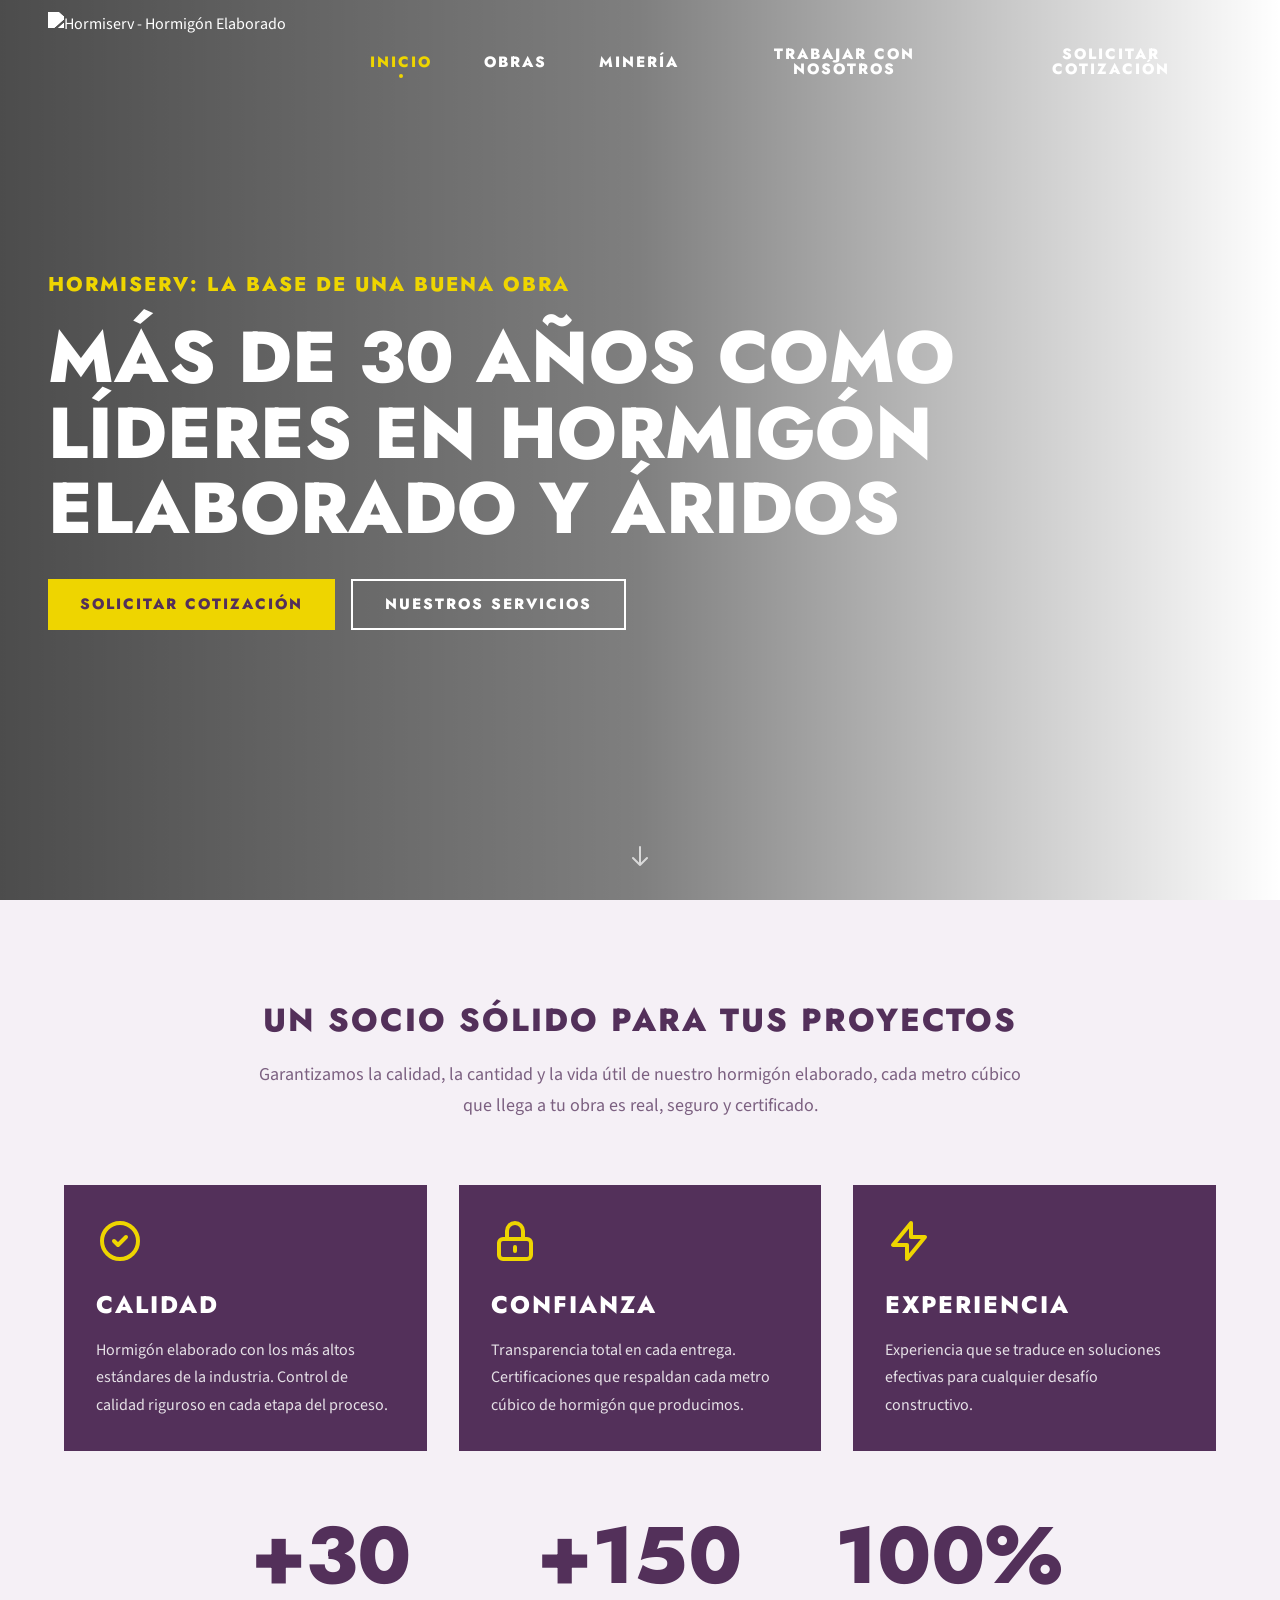
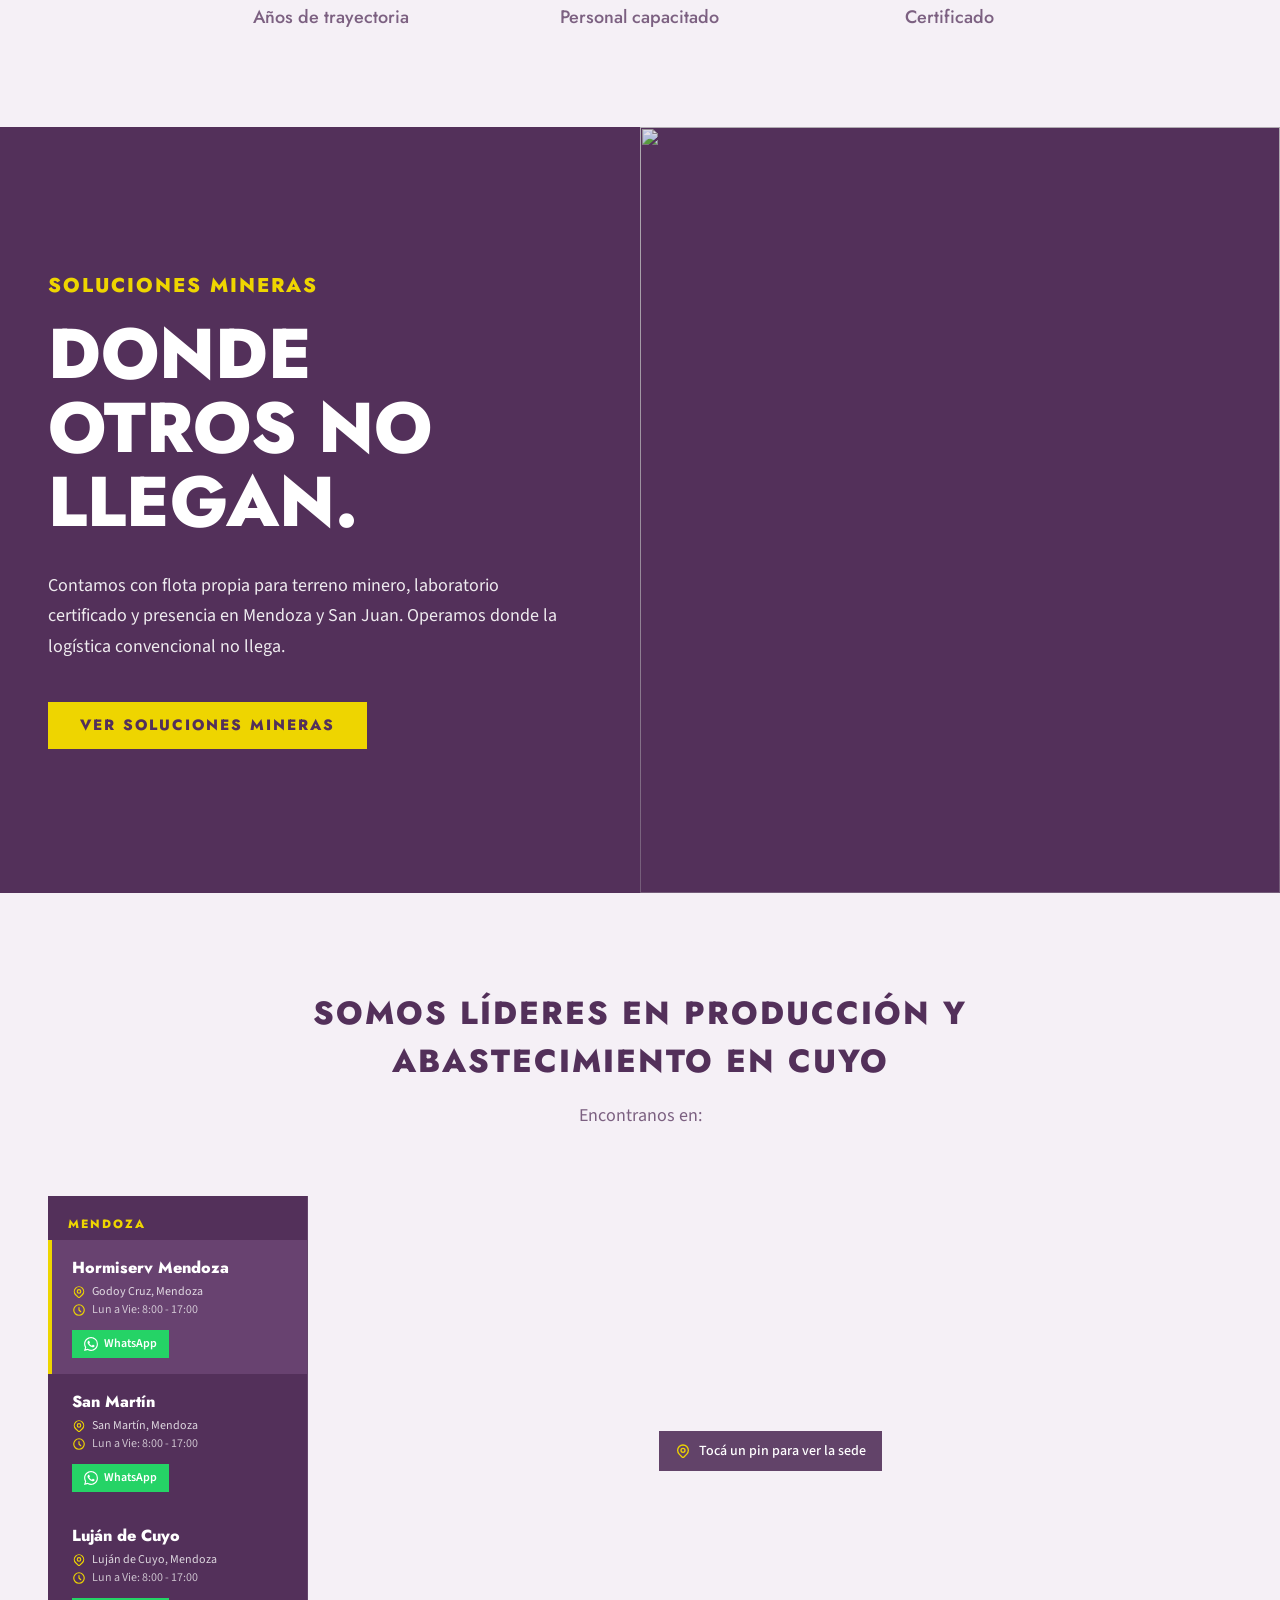
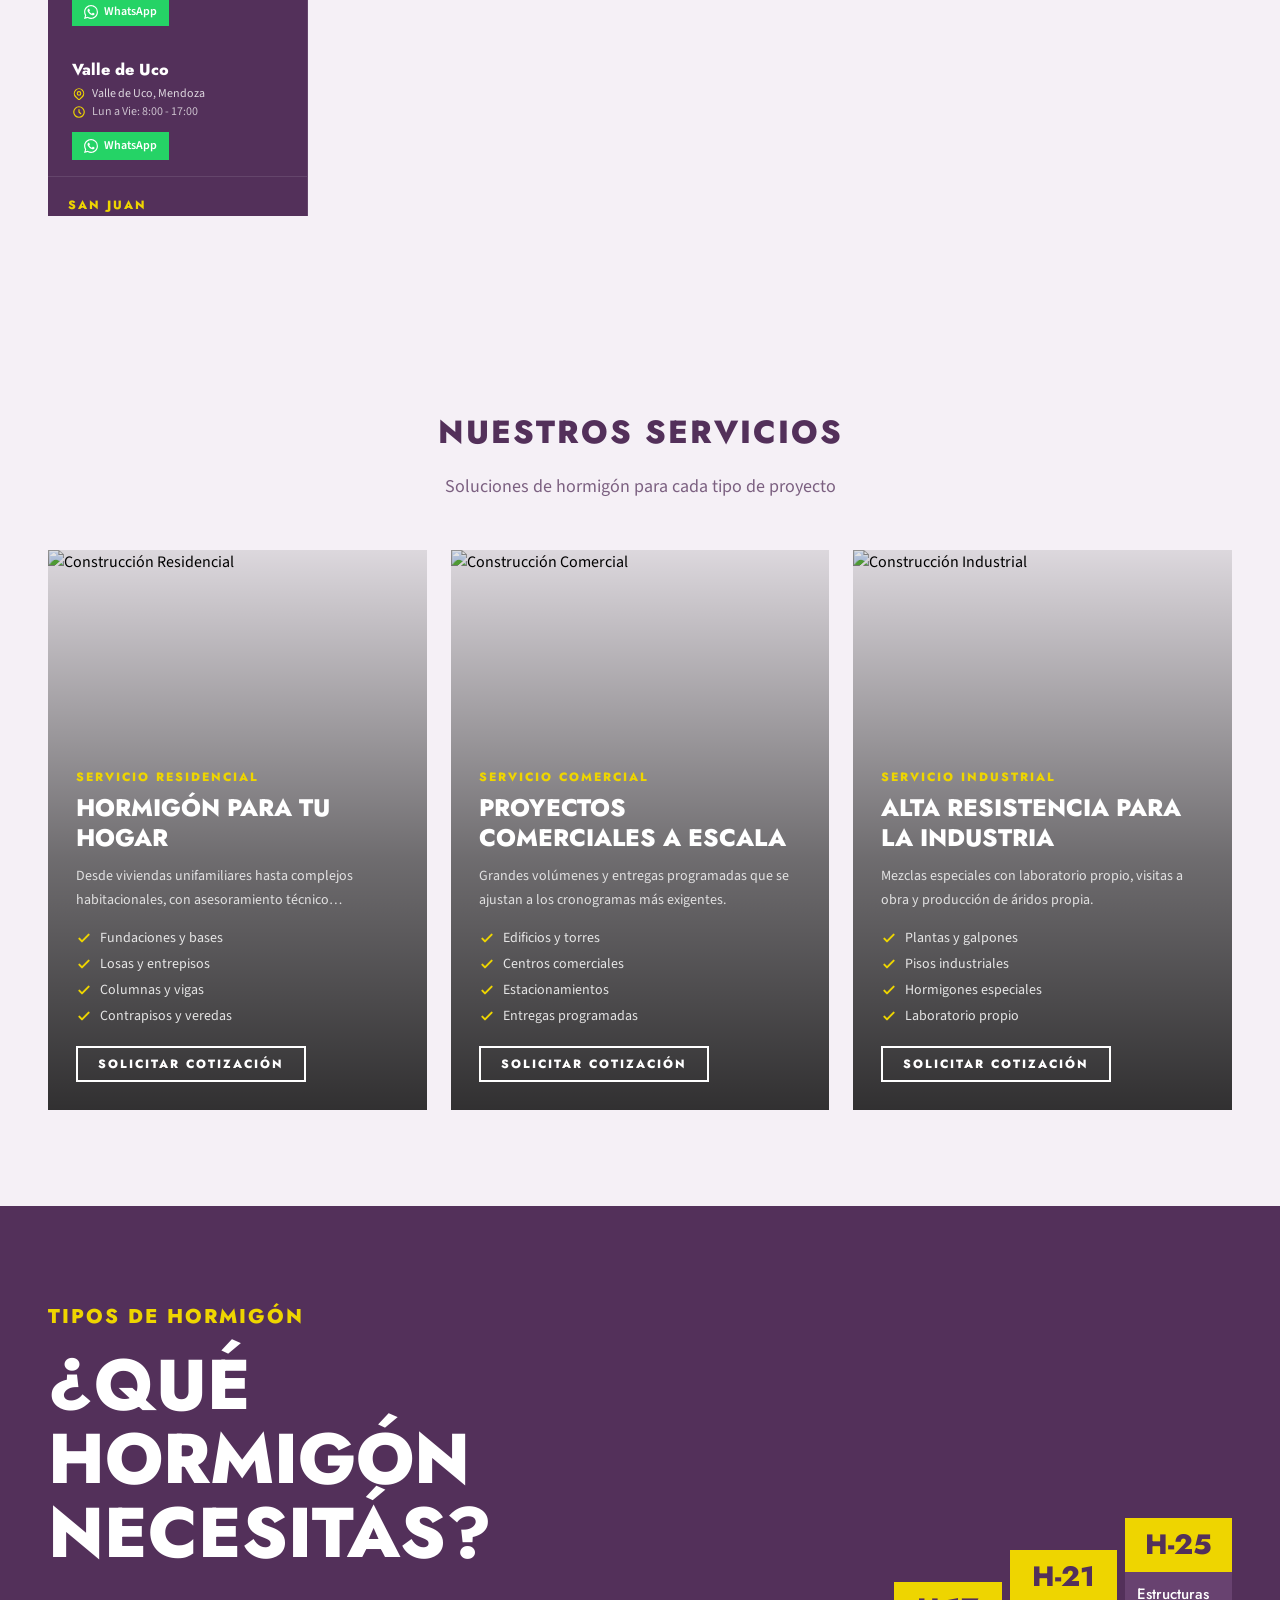
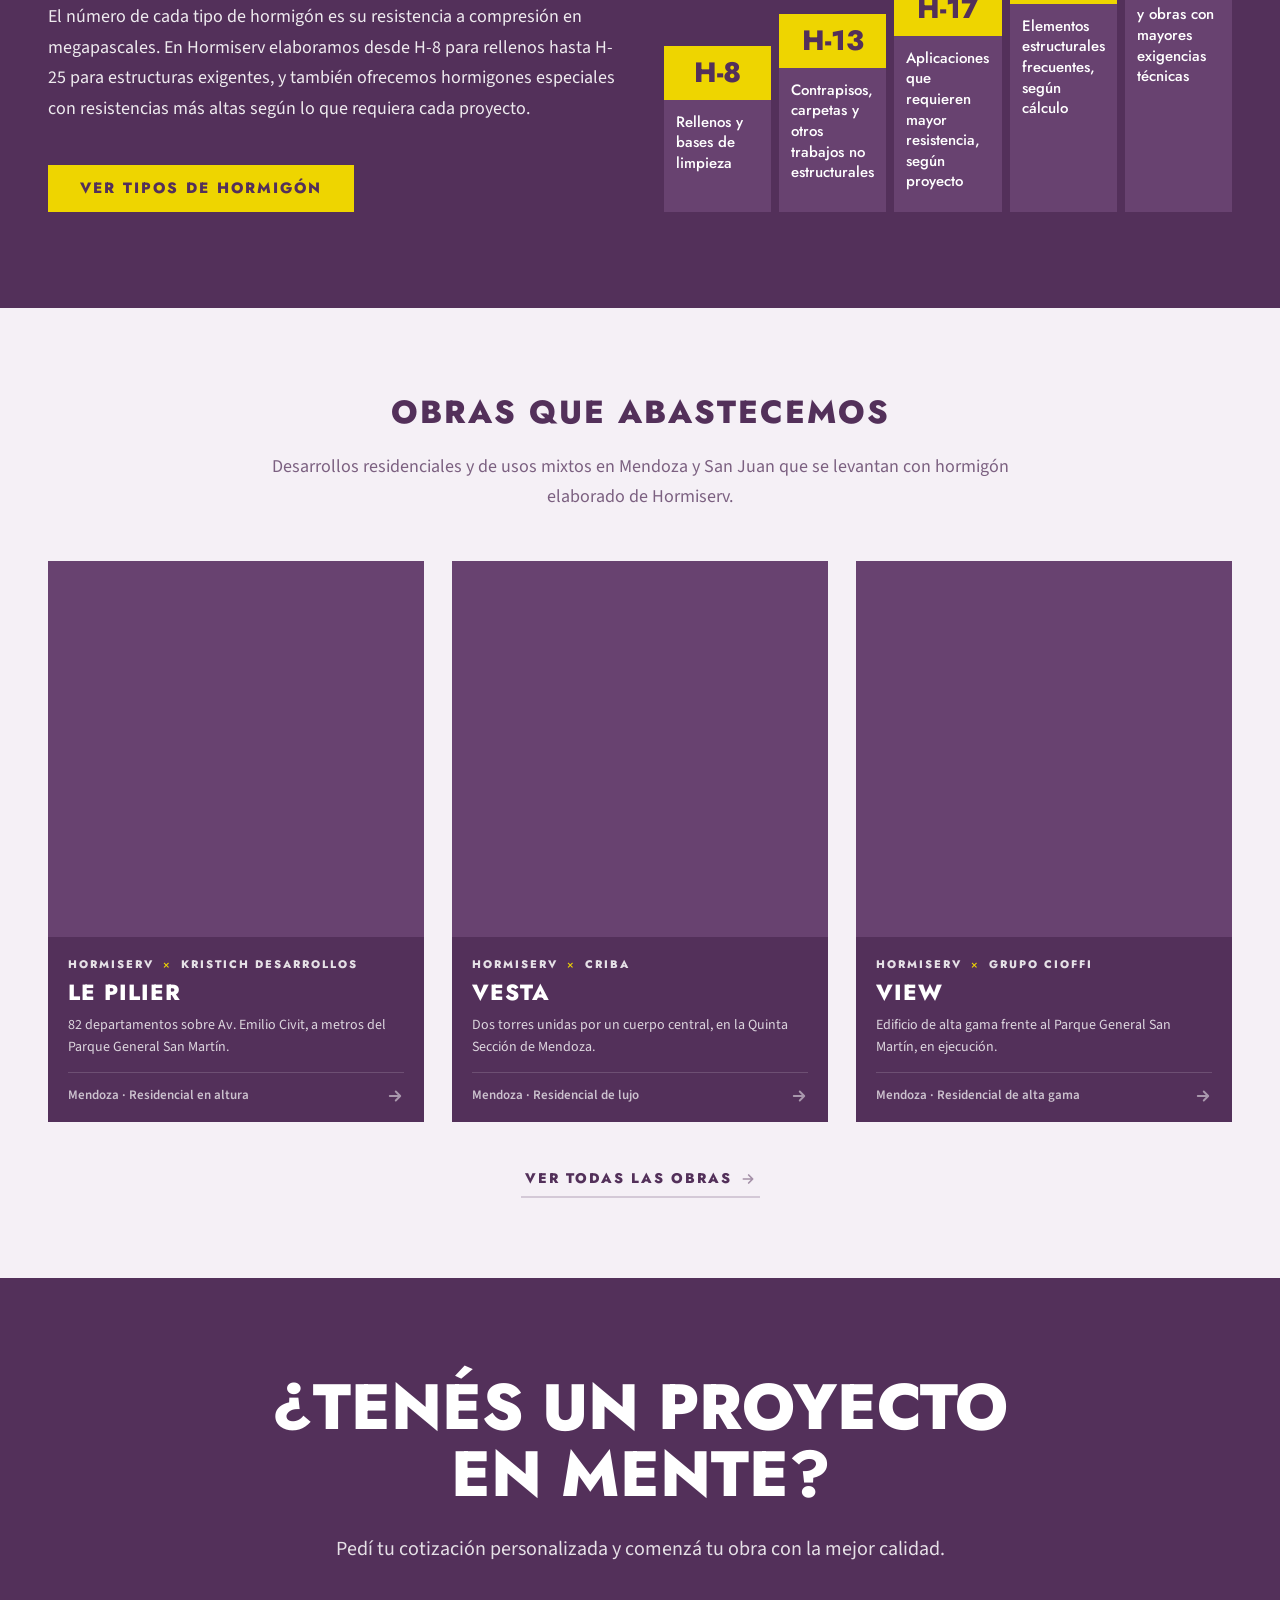
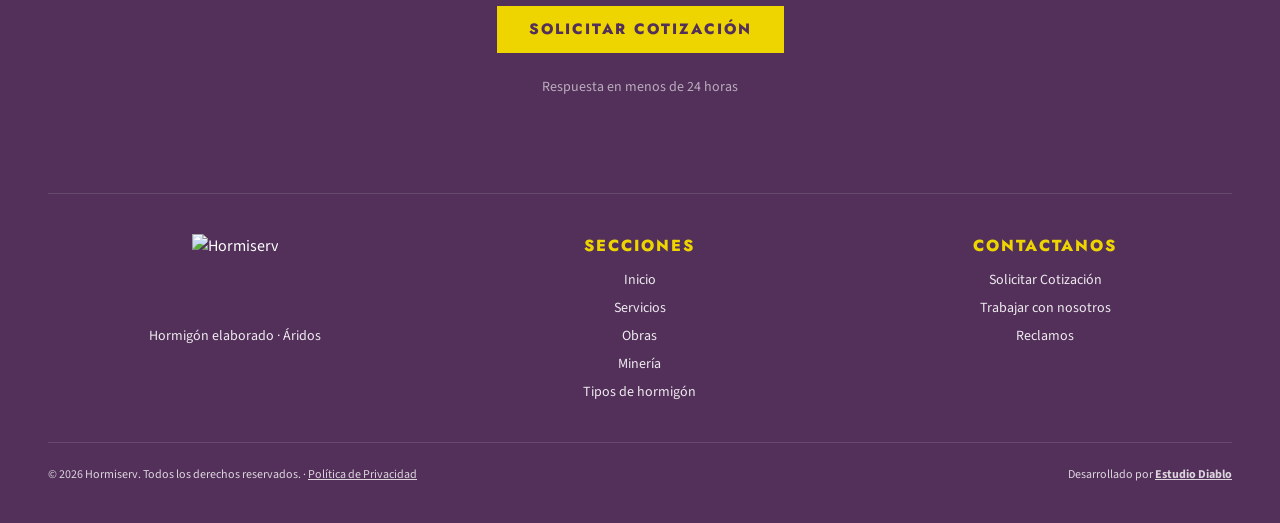
==== commit 043f85d6: "Deploy 2026-10-13 14:26:31" ====
--- a/index.html
+++ b/index.html
@@ -22,11 +22,11 @@
   fbq('init', '1149284534139807');
   fbq('track', 'PageView');
   </script><noscript><img height="1" width="1" style="display:none" src="https://www.facebook.com/tr?id=1149284534139807&ev=PageView&noscript=1"></noscript><!-- End Meta Pixel Code --><!-- Fuentes (Opcional - ajusta según necesites) --><link href="https://fonts.googleapis.com/css2?family=Source+Sans+3:wght@400;600;700&display=swap" rel="stylesheet"><!-- Slot para estilos/scripts adicionales por página --><link rel="stylesheet" href="/_astro/Sucursales.CIGW-MKW.css">
-<link rel="stylesheet" href="/_astro/index.CHJ76UKz.css">
+<link rel="stylesheet" href="/_astro/index.NPDrQEJP.css">
 <style>.video-overlay[data-astro-cid-ewxirvlt]{background:linear-gradient(to right,rgba(0,0,0,.7),rgba(0,0,0,.5),transparent)}@keyframes bounce-slow{0%,to{transform:translateY(0)}50%{transform:translateY(-10px)}}.animate-bounce-slow[data-astro-cid-ewxirvlt]{animation:bounce-slow 2s infinite}@media(prefers-reduced-motion:reduce){.animate-bounce-slow[data-astro-cid-ewxirvlt]{animation:none}}video[data-astro-cid-ewxirvlt]{min-width:100%;min-height:100%}.confianza-card[data-astro-cid-2lggcqln]{transition:transform .3s cubic-bezier(.22,1,.36,1)}.confianza-card[data-astro-cid-2lggcqln]:hover{transform:translateY(-4px)}.leaflet-pane{z-index:4!important}.leaflet-top,.leaflet-bottom{z-index:5!important}#map-all .leaflet-tile-pane{filter:grayscale(.85)}.hormi-marker{cursor:pointer}.hormi-pin-body{fill:var(--hormi-purple-deep)}.hormi-pin-dot{fill:#fff}.hormi-marker--hover .hormi-pin-body,.hormi-marker--active .hormi-pin-body{fill:var(--hormi-yellow)}.hormi-marker--hover .hormi-pin-dot,.hormi-marker--active .hormi-pin-dot{fill:var(--hormi-purple-deep)}.hormi-pin-svg{transition:transform .2s cubic-bezier(.22,1,.36,1);transform-origin:50% 100%}.hormi-marker--hover .hormi-pin-svg{transform:scale(1.25) translateY(-3px)}.hormi-pin-label{position:absolute;white-space:nowrap;background:var(--hormi-purple-deep);color:#fff;font-family:Jost,sans-serif;font-size:12px;font-weight:500;padding:3px 7px;pointer-events:none}.plant-card-boton[data-astro-cid-vo5ksbyt]:after{content:"";position:absolute;inset:0}.plant-card[data-astro-cid-vo5ksbyt]:has(.plant-card-boton:focus-visible){outline:2px solid var(--hormi-yellow);outline-offset:-2px}.plant-card--active{border-left-color:var(--hormi-yellow);background-color:var(--hormi-purple-soft)}.plant-list[data-astro-cid-vo5ksbyt]{scrollbar-width:thin;scrollbar-color:rgb(255 255 255 / .3) transparent}.plant-list[data-astro-cid-vo5ksbyt]::-webkit-scrollbar{width:4px}.plant-list[data-astro-cid-vo5ksbyt]::-webkit-scrollbar-track{background:transparent}.plant-list[data-astro-cid-vo5ksbyt]::-webkit-scrollbar-thumb{background:#ffffff4d}.servicio-velo[data-astro-cid-zw3pn234]{background:linear-gradient(to top,#000c,#0000008c 45%,#0000001a)}.mineria-velo[data-astro-cid-7225yl7v]{background:linear-gradient(to top,rgb(var(--hormi-purple-deep-rgb) / .7),rgb(var(--hormi-purple-deep-rgb) / .35) 45%,rgb(var(--hormi-purple-deep-rgb) / .15))}
 .link-flecha[data-astro-cid-ti5qy5sp]{display:inline-flex;align-items:center;gap:.5rem;font-family:Jost,sans-serif;font-weight:800;font-size:.875rem;text-transform:uppercase;letter-spacing:2px;color:var(--hormi-purple-deep);padding:.4rem .25rem;border-bottom:2px solid rgb(var(--hormi-purple-deep-rgb) / .2)}.link-flecha[data-astro-cid-ti5qy5sp]:hover{border-color:var(--hormi-yellow)}.link-flecha[data-astro-cid-ti5qy5sp]:active{opacity:.7}.link-flecha[data-astro-cid-ti5qy5sp]:focus-visible{outline:2px solid var(--hormi-purple-deep);outline-offset:4px}.link-flecha[data-astro-cid-ti5qy5sp] svg[data-astro-cid-ti5qy5sp]{width:1rem;height:1rem;color:rgb(var(--hormi-purple-deep-rgb) / .5);transition:transform .3s cubic-bezier(.22,1,.36,1)}.link-flecha[data-astro-cid-ti5qy5sp]:hover svg[data-astro-cid-ti5qy5sp]{transform:translate(4px);color:var(--hormi-purple-deep)}@media(prefers-reduced-motion:reduce){.link-flecha[data-astro-cid-ti5qy5sp] svg[data-astro-cid-ti5qy5sp]{transition:none}.link-flecha[data-astro-cid-ti5qy5sp]:hover svg[data-astro-cid-ti5qy5sp]{transform:none}}
 .obra-lockup[data-astro-cid-jqws6zyh]{font-family:Jost,sans-serif;font-size:.6875rem;font-weight:800;text-transform:uppercase;letter-spacing:2px;line-height:1.4}.obra-lockup-x[data-astro-cid-jqws6zyh]{display:inline-block;margin:0 .35em;font-weight:500;transform:translateY(-.02em)}.obra-lockup-claro[data-astro-cid-jqws6zyh]{color:rgb(var(--hormi-purple-deep-rgb) / .75)}.obra-lockup-claro[data-astro-cid-jqws6zyh] .obra-lockup-x[data-astro-cid-jqws6zyh]{color:var(--lockup-x, rgb(var(--hormi-purple-deep-rgb) / .4))}.obra-lockup-oscuro[data-astro-cid-jqws6zyh]{color:#ffffffd9}.obra-lockup-oscuro[data-astro-cid-jqws6zyh] .obra-lockup-x[data-astro-cid-jqws6zyh]{color:var(--lockup-x, var(--hormi-yellow))}.obra-card[data-astro-cid-5bf4k2r6]{display:flex;flex-direction:column;background:var(--hormi-purple-deep);color:#fff;overflow:hidden}.obra-card[data-astro-cid-5bf4k2r6][hidden]{display:none}.obra-card[data-astro-cid-5bf4k2r6]:focus-visible{outline:2px solid var(--hormi-purple-deep);outline-offset:4px}.obra-card[data-astro-cid-5bf4k2r6]:active{opacity:.85}.obra-card-media[data-astro-cid-5bf4k2r6]{aspect-ratio:1 / 1;overflow:hidden;background:var(--hormi-purple-soft)}.obra-card-img[data-astro-cid-5bf4k2r6]{width:100%;height:100%;object-fit:cover;transition:transform .6s cubic-bezier(.22,1,.36,1)}.obra-card[data-astro-cid-5bf4k2r6]:hover .obra-card-img[data-astro-cid-5bf4k2r6]{transform:scale(1.03)}.obra-card-body[data-astro-cid-5bf4k2r6]{display:flex;flex-direction:column;flex:1;padding:1.25rem 1.25rem 1rem}.obra-card-body-compacta[data-astro-cid-5bf4k2r6]{padding:1.15rem 1.25rem 1rem}.obra-card-titulo[data-astro-cid-5bf4k2r6]{font-family:Jost,sans-serif;font-size:1.375rem;font-weight:800;text-transform:uppercase;letter-spacing:1px;line-height:1.15;color:#fff;margin-top:.5rem}.obra-card-titulo-compacta[data-astro-cid-5bf4k2r6]{font-size:1.15rem}.obra-card-resumen[data-astro-cid-5bf4k2r6]{margin-top:.5rem;margin-bottom:.85rem;font-size:.875rem;line-height:1.6;color:#fffc;display:-webkit-box;-webkit-box-orient:vertical;-webkit-line-clamp:2;overflow:hidden}.obra-card-pie[data-astro-cid-5bf4k2r6]{position:relative;display:flex;align-items:center;justify-content:space-between;gap:1rem;margin-top:auto;padding-top:.85rem;border-top:1px solid rgb(255 255 255 / .15);font-size:.8125rem;font-weight:600;color:#ffffffb3}.obra-card-pie[data-astro-cid-5bf4k2r6]:before{content:"";position:absolute;top:-1px;left:0;width:100%;height:2px;background:var(--hormi-yellow);transform:scaleX(0);transform-origin:left;transition:transform .45s cubic-bezier(.22,1,.36,1)}.obra-card[data-astro-cid-5bf4k2r6]:hover .obra-card-pie[data-astro-cid-5bf4k2r6]:before,.obra-card[data-astro-cid-5bf4k2r6]:focus-visible .obra-card-pie[data-astro-cid-5bf4k2r6]:before{transform:scaleX(1)}.obra-card-body-compacta[data-astro-cid-5bf4k2r6] .obra-card-pie[data-astro-cid-5bf4k2r6]{margin-top:.85rem;padding-top:.85rem}.obra-card-flecha[data-astro-cid-5bf4k2r6]{width:1.125rem;height:1.125rem;flex-shrink:0;color:#ffffff80;transition:transform .35s cubic-bezier(.22,1,.36,1)}.obra-card[data-astro-cid-5bf4k2r6]:hover .obra-card-flecha[data-astro-cid-5bf4k2r6]{transform:translate(4px);color:var(--hormi-yellow)}@media(prefers-reduced-motion:reduce){.obra-card-img[data-astro-cid-5bf4k2r6],.obra-card-flecha[data-astro-cid-5bf4k2r6],.obra-card-pie[data-astro-cid-5bf4k2r6]:before{transition:none}.obra-card[data-astro-cid-5bf4k2r6]:hover .obra-card-img[data-astro-cid-5bf4k2r6],.obra-card[data-astro-cid-5bf4k2r6]:hover .obra-card-flecha[data-astro-cid-5bf4k2r6]{transform:none}}
-</style></head> <body class="overflow-x-hidden">  <header id="main-header" class="fixed top-0 left-0 w-full z-50" data-transparente="true" data-astro-cid-qlfjksao> <nav class="container mx-auto px-6 py-3 flex items-center justify-between" data-astro-cid-qlfjksao> <!-- Logo --> <a href="/" class="flex items-center focus-visible:outline-2 focus-visible:outline-offset-4 focus-visible:outline-hormi-yellow active:opacity-70" data-astro-cid-qlfjksao> <img height="106" width="320" src="/hormiser-320w.png" alt="Hormiserv - Hormigón Elaborado" class="h-15 md:h-25 w-auto on-video" id="logo-img" data-astro-cid-qlfjksao> </a> <!-- Desktop nav (sm+) --> <div class="hidden sm:flex items-center gap-3" data-astro-cid-qlfjksao> <a href="/" class="nav-link relative inline-flex items-center justify-center px-5 py-3 font-display font-extrabold uppercase tracking-[2px] text-[15px] leading-none text-white hover:text-hormi-yellow focus-visible:text-hormi-yellow focus-visible:outline-none active:opacity-70 cursor-pointer active" data-astro-cid-qlfjksao>Inicio</a> <a href="/obras/" class="nav-link relative inline-flex items-center justify-center px-5 py-3 font-display font-extrabold uppercase tracking-[2px] text-[15px] leading-none text-white hover:text-hormi-yellow focus-visible:text-hormi-yellow focus-visible:outline-none active:opacity-70 cursor-pointer" data-astro-cid-qlfjksao>Obras</a> <a href="/mineria" class="nav-link relative inline-flex items-center justify-center px-5 py-3 font-display font-extrabold uppercase tracking-[2px] text-[15px] leading-none text-white hover:text-hormi-yellow focus-visible:text-hormi-yellow focus-visible:outline-none active:opacity-70 cursor-pointer" data-astro-cid-qlfjksao>Minería</a> <button type="button" onclick="window.openJobModal()" class="nav-link relative inline-flex items-center justify-center px-5 py-3 font-display font-extrabold uppercase tracking-[2px] text-[15px] leading-none text-white hover:text-hormi-yellow focus-visible:text-hormi-yellow focus-visible:outline-none active:opacity-70 cursor-pointer" data-astro-cid-qlfjksao>
+</style></head> <body class="overflow-x-hidden">  <header id="main-header" class="fixed top-0 left-0 w-full z-50" data-transparente="true" data-astro-cid-qlfjksao> <nav class="container mx-auto px-6 lg:px-12 py-3 flex items-center justify-between" data-astro-cid-qlfjksao> <!-- Logo --> <a href="/" class="flex items-center focus-visible:outline-2 focus-visible:outline-offset-4 focus-visible:outline-hormi-yellow active:opacity-70" data-astro-cid-qlfjksao> <img height="106" width="320" src="/hormiser-320w.png" alt="Hormiserv - Hormigón Elaborado" class="h-15 md:h-25 w-auto on-video" id="logo-img" data-astro-cid-qlfjksao> </a> <!-- Desktop nav (sm+) --> <div class="hidden sm:flex items-center gap-3" data-astro-cid-qlfjksao> <a href="/" class="nav-link relative inline-flex items-center justify-center px-5 py-3 font-display font-extrabold uppercase tracking-[2px] text-[15px] leading-none text-white hover:text-hormi-yellow focus-visible:text-hormi-yellow focus-visible:outline-none active:opacity-70 cursor-pointer active" data-astro-cid-qlfjksao>Inicio</a> <a href="/obras/" class="nav-link relative inline-flex items-center justify-center px-5 py-3 font-display font-extrabold uppercase tracking-[2px] text-[15px] leading-none text-white hover:text-hormi-yellow focus-visible:text-hormi-yellow focus-visible:outline-none active:opacity-70 cursor-pointer" data-astro-cid-qlfjksao>Obras</a> <a href="/mineria/" class="nav-link relative inline-flex items-center justify-center px-5 py-3 font-display font-extrabold uppercase tracking-[2px] text-[15px] leading-none text-white hover:text-hormi-yellow focus-visible:text-hormi-yellow focus-visible:outline-none active:opacity-70 cursor-pointer" data-astro-cid-qlfjksao>Minería</a> <button type="button" onclick="window.openJobModal()" class="nav-link relative inline-flex items-center justify-center px-5 py-3 font-display font-extrabold uppercase tracking-[2px] text-[15px] leading-none text-white hover:text-hormi-yellow focus-visible:text-hormi-yellow focus-visible:outline-none active:opacity-70 cursor-pointer" data-astro-cid-qlfjksao>
 Trabajar con nosotros
 </button> <button type="button" onclick="window.openQuotationModal()" class="nav-link relative inline-flex items-center justify-center px-5 py-3 font-display font-extrabold uppercase tracking-[2px] text-[15px] leading-none text-white hover:text-hormi-yellow focus-visible:text-hormi-yellow focus-visible:outline-none active:opacity-70 cursor-pointer" data-astro-cid-qlfjksao>
 Solicitar Cotización
@@ -34,7 +34,7 @@
 Inicio
 <svg class="w-4 h-4 opacity-40" fill="none" stroke="currentColor" viewBox="0 0 24 24" data-astro-cid-qlfjksao> <path stroke-linecap="round" stroke-linejoin="round" stroke-width="2" d="M9 5l7 7-7 7" data-astro-cid-qlfjksao></path> </svg> </a> <a href="/obras/" id="mobile-link-obras" class="flex items-center justify-between w-full px-4 py-4 text-left font-display font-extrabold uppercase tracking-[2px] text-[15px] hover:bg-white/10 active:bg-white/15 focus-visible:outline-2 focus-visible:-outline-offset-2 focus-visible:outline-hormi-yellow cursor-pointer text-white" data-astro-cid-qlfjksao>
 Obras
-<svg class="w-4 h-4 opacity-40" fill="none" stroke="currentColor" viewBox="0 0 24 24" data-astro-cid-qlfjksao> <path stroke-linecap="round" stroke-linejoin="round" stroke-width="2" d="M9 5l7 7-7 7" data-astro-cid-qlfjksao></path> </svg> </a> <a href="/mineria" id="mobile-link-mineria" class="flex items-center justify-between w-full px-4 py-4 text-left font-display font-extrabold uppercase tracking-[2px] text-[15px] hover:bg-white/10 active:bg-white/15 focus-visible:outline-2 focus-visible:-outline-offset-2 focus-visible:outline-hormi-yellow cursor-pointer text-white" data-astro-cid-qlfjksao>
+<svg class="w-4 h-4 opacity-40" fill="none" stroke="currentColor" viewBox="0 0 24 24" data-astro-cid-qlfjksao> <path stroke-linecap="round" stroke-linejoin="round" stroke-width="2" d="M9 5l7 7-7 7" data-astro-cid-qlfjksao></path> </svg> </a> <a href="/mineria/" id="mobile-link-mineria" class="flex items-center justify-between w-full px-4 py-4 text-left font-display font-extrabold uppercase tracking-[2px] text-[15px] hover:bg-white/10 active:bg-white/15 focus-visible:outline-2 focus-visible:-outline-offset-2 focus-visible:outline-hormi-yellow cursor-pointer text-white" data-astro-cid-qlfjksao>
 Minería
 <svg class="w-4 h-4 opacity-40" fill="none" stroke="currentColor" viewBox="0 0 24 24" data-astro-cid-qlfjksao> <path stroke-linecap="round" stroke-linejoin="round" stroke-width="2" d="M9 5l7 7-7 7" data-astro-cid-qlfjksao></path> </svg> </a> <button type="button" id="mobile-btn-jobs" class="flex items-center justify-between w-full px-4 py-4 text-left font-display font-extrabold uppercase tracking-[2px] text-[15px] hover:bg-white/10 active:bg-white/15 focus-visible:outline-2 focus-visible:-outline-offset-2 focus-visible:outline-hormi-yellow cursor-pointer text-white" data-astro-cid-qlfjksao>
 Trabajar con nosotros
@@ -65,7 +65,7 @@
 Donde otros no llegan.
 </h2> <p class="reveal reveal-delay-2 mb-10 text-white/90 text-lg leading-[1.7]" data-astro-cid-7225yl7v>
 Contamos con flota propia para terreno minero, laboratorio certificado y presencia en Mendoza y San Juan. Operamos donde la logística convencional no llega.
-</p> <a href="/mineria" class="inline-flex items-center justify-center font-display font-extrabold uppercase tracking-[2px] leading-none cursor-pointer active:scale-[.98] transition-transform focus-visible:outline-2 focus-visible:outline-offset-4 focus-visible:outline-hormi-yellow px-8 py-4 text-[15px] bg-hormi-yellow text-hormi-purple-deep hover:bg-hormi-yellow-hover reveal reveal-delay-2" data-astro-cid-7225yl7v="true">Ver soluciones mineras</a> </div> <!-- mobile y tablet: la foto va debajo del contenido --> <div class="reveal-fade lg:hidden relative mt-12 aspect-4/3" aria-hidden="true" data-astro-cid-7225yl7v> <img src="/mineria/hormigon-elaborado-2.png" alt="" loading="lazy" class="w-full h-full object-cover" data-astro-cid-7225yl7v> <div class="mineria-velo absolute inset-0" data-astro-cid-7225yl7v></div> </div> </div> </section>  <section class="py-16 md:py-24 bg-hormi-purple-paper relative z-0" data-astro-cid-vo5ksbyt> <div class="container mx-auto px-6 lg:px-12" data-astro-cid-vo5ksbyt> <div class="mx-auto max-w-3xl text-center mb-16">  <h2 class="flex items-center gap-4.5 font-display font-extrabold uppercase text-[clamp(20px,2.8vw,32px)] tracking-[2px] justify-center text-hormi-purple-deep reveal reveal-delay-1">  Somos líderes en producción y abastecimiento en Cuyo </h2> <p class="mt-4 text-lg leading-[1.7] text-hormi-purple-deep/75 reveal reveal-delay-2"> Encontranos en: </p> </div> <div class="max-w-7xl mx-auto" data-astro-cid-vo5ksbyt> <div class="overflow-hidden grid grid-cols-1 lg:grid-cols-[260px_1fr]" data-astro-cid-vo5ksbyt> <!-- Lista de plantas agrupada por provincia --> <div class="reveal-fade reveal-delay-2 relative bg-hormi-purple-deep text-white border-b lg:border-b-0 lg:border-r border-white/10" data-astro-cid-vo5ksbyt> <div class="plant-list overflow-y-auto max-h-75 lg:max-h-155" data-astro-cid-vo5ksbyt>  <div class="px-5 pt-5 pb-2" data-astro-cid-vo5ksbyt> <p class="font-display font-extrabold uppercase tracking-[2px] text-xs text-hormi-yellow" data-astro-cid-vo5ksbyt>Mendoza</p> </div> <!-- la tarjeta es un div: el botón (nombre) se estira sobre toda la tarjeta con
+</p> <a href="/mineria/" class="inline-flex items-center justify-center font-display font-extrabold uppercase tracking-[2px] leading-none cursor-pointer active:scale-[.98] transition-transform focus-visible:outline-2 focus-visible:outline-offset-4 focus-visible:outline-hormi-yellow px-8 py-4 text-[15px] bg-hormi-yellow text-hormi-purple-deep hover:bg-hormi-yellow-hover reveal reveal-delay-2" data-astro-cid-7225yl7v="true">Ver soluciones mineras</a> </div> <!-- mobile y tablet: la foto va debajo del contenido --> <div class="reveal-fade lg:hidden relative mt-12 aspect-4/3" aria-hidden="true" data-astro-cid-7225yl7v> <img src="/mineria/hormigon-elaborado-2.png" alt="" loading="lazy" class="w-full h-full object-cover" data-astro-cid-7225yl7v> <div class="mineria-velo absolute inset-0" data-astro-cid-7225yl7v></div> </div> </div> </section>  <section class="py-16 md:py-24 bg-hormi-purple-paper relative z-0" data-astro-cid-vo5ksbyt> <div class="container mx-auto px-6 lg:px-12" data-astro-cid-vo5ksbyt> <div class="mx-auto max-w-3xl text-center mb-16">  <h2 class="flex items-center gap-4.5 font-display font-extrabold uppercase text-[clamp(20px,2.8vw,32px)] tracking-[2px] justify-center text-hormi-purple-deep reveal reveal-delay-1">  Somos líderes en producción y abastecimiento en Cuyo </h2> <p class="mt-4 text-lg leading-[1.7] text-hormi-purple-deep/75 reveal reveal-delay-2"> Encontranos en: </p> </div> <div class="max-w-7xl mx-auto" data-astro-cid-vo5ksbyt> <div class="overflow-hidden grid grid-cols-1 lg:grid-cols-[260px_1fr]" data-astro-cid-vo5ksbyt> <!-- Lista de plantas agrupada por provincia --> <div class="reveal-fade reveal-delay-2 relative bg-hormi-purple-deep text-white border-b lg:border-b-0 lg:border-r border-white/10" data-astro-cid-vo5ksbyt> <div class="plant-list overflow-y-auto max-h-75 lg:max-h-155" data-astro-cid-vo5ksbyt>  <div class="px-5 pt-5 pb-2" data-astro-cid-vo5ksbyt> <p class="font-display font-extrabold uppercase tracking-[2px] text-xs text-hormi-yellow" data-astro-cid-vo5ksbyt>Mendoza</p> </div> <!-- la tarjeta es un div: el botón (nombre) se estira sobre toda la tarjeta con
                      ::after, y el link de WhatsApp queda encima. Así ningún link vive dentro de
                      un <button>, que es HTML inválido. -->
                 <div data-plant-id="sede-central" data-map-id="map-all" class="plant-card relative w-full text-left px-5 py-4 border-l-4 border-transparent hover:bg-white/10 active:bg-white/15 cursor-pointer" data-astro-cid-vo5ksbyt> <button type="button" class="plant-card-boton block w-full mb-1 text-left font-display font-extrabold text-base cursor-pointer focus-visible:outline-none" data-astro-cid-vo5ksbyt> <span class="sr-only" data-astro-cid-vo5ksbyt>Ver </span>Hormiserv Mendoza<span class="sr-only" data-astro-cid-vo5ksbyt> en el mapa</span> </button> <p class="mb-0.5 flex items-start gap-1.5 text-xs text-white/80" data-astro-cid-vo5ksbyt> <svg class="w-3.5 h-3.5 mt-px shrink-0 text-hormi-yellow" fill="none" stroke="currentColor" viewBox="0 0 24 24" aria-hidden="true" data-astro-cid-vo5ksbyt> <path stroke-linecap="round" stroke-linejoin="round" stroke-width="2" d="M17.657 16.657L13.414 20.9a1.998 1.998 0 01-2.827 0l-4.244-4.243a8 8 0 1111.314 0z" data-astro-cid-vo5ksbyt></path> <path stroke-linecap="round" stroke-linejoin="round" stroke-width="2" d="M15 11a3 3 0 11-6 0 3 3 0 016 0z" data-astro-cid-vo5ksbyt></path> </svg> Godoy Cruz, Mendoza </p> <p class="mb-3 flex items-start gap-1.5 text-xs text-white/70" data-astro-cid-vo5ksbyt> <svg class="w-3.5 h-3.5 mt-px shrink-0 text-hormi-yellow" fill="none" stroke="currentColor" viewBox="0 0 24 24" aria-hidden="true" data-astro-cid-vo5ksbyt> <path stroke-linecap="round" stroke-linejoin="round" stroke-width="2" d="M12 8v4l3 3m6-3a9 9 0 11-18 0 9 9 0 0118 0z" data-astro-cid-vo5ksbyt></path> </svg> Lun a Vie: 8:00 - 17:00 </p> <a href="https://wa.me/5492612003553" target="_blank" rel="noopener noreferrer" data-ads-conversion="whatsapp" data-analytics-province="mendoza" data-analytics-plant="Hormiserv Mendoza" data-analytics-source="mapa_sucursales" class="wa-link relative z-10 inline-flex items-center gap-1.5 bg-hormi-whatsapp text-white text-xs font-semibold px-3 py-1.5 hover:opacity-90 active:opacity-75 transition-opacity focus-visible:outline-2 focus-visible:outline-offset-2 focus-visible:outline-white" data-astro-cid-vo5ksbyt> <svg class="w-3.5 h-3.5" fill="currentColor" viewBox="0 0 24 24" aria-hidden="true" data-astro-cid-vo5ksbyt> <path d="M17.472 14.382c-.297-.149-1.758-.867-2.03-.967-.273-.099-.471-.148-.67.15-.197.297-.767.966-.94 1.164-.173.199-.347.223-.644.075-.297-.15-1.255-.463-2.39-1.475-.883-.788-1.48-1.761-1.653-2.059-.173-.297-.018-.458.13-.606.134-.133.298-.347.446-.52.149-.174.198-.298.298-.497.099-.198.05-.371-.025-.52-.075-.149-.669-1.612-.916-2.207-.242-.579-.487-.5-.669-.51-.173-.008-.371-.01-.57-.01-.198 0-.52.074-.792.372-.272.297-1.04 1.016-1.04 2.479 0 1.462 1.065 2.875 1.213 3.074.149.198 2.096 3.2 5.077 4.487.709.306 1.262.489 1.694.625.712.227 1.36.195 1.871.118.571-.085 1.758-.719 2.006-1.413.248-.694.248-1.289.173-1.413-.074-.124-.272-.198-.57-.347m-5.421 7.403h-.004a9.87 9.87 0 01-5.031-1.378l-.361-.214-3.741.982.998-3.648-.235-.374a9.86 9.86 0 01-1.51-5.26c.001-5.45 4.436-9.884 9.888-9.884 2.64 0 5.122 1.03 6.988 2.898a9.825 9.825 0 012.893 6.994c-.003 5.45-4.437 9.884-9.885 9.884m8.413-18.297A11.815 11.815 0 0012.05 0C5.495 0 .16 5.335.157 11.892c0 2.096.547 4.142 1.588 5.945L.057 24l6.305-1.654a11.882 11.882 0 005.683 1.448h.005c6.554 0 11.89-5.335 11.893-11.893a11.821 11.821 0 00-3.48-8.413z" data-astro-cid-vo5ksbyt></path> </svg>
@@ -90,19 +90,26 @@
                      un <button>, que es HTML inválido. -->
                 <div data-plant-id="san-juan-central" data-map-id="map-all" class="plant-card relative w-full text-left px-5 py-4 border-l-4 border-transparent hover:bg-white/10 active:bg-white/15 cursor-pointer" data-astro-cid-vo5ksbyt> <button type="button" class="plant-card-boton block w-full mb-1 text-left font-display font-extrabold text-base cursor-pointer focus-visible:outline-none" data-astro-cid-vo5ksbyt> <span class="sr-only" data-astro-cid-vo5ksbyt>Ver </span>Hormiserv San Juan<span class="sr-only" data-astro-cid-vo5ksbyt> en el mapa</span> </button> <p class="mb-0.5 flex items-start gap-1.5 text-xs text-white/80" data-astro-cid-vo5ksbyt> <svg class="w-3.5 h-3.5 mt-px shrink-0 text-hormi-yellow" fill="none" stroke="currentColor" viewBox="0 0 24 24" aria-hidden="true" data-astro-cid-vo5ksbyt> <path stroke-linecap="round" stroke-linejoin="round" stroke-width="2" d="M17.657 16.657L13.414 20.9a1.998 1.998 0 01-2.827 0l-4.244-4.243a8 8 0 1111.314 0z" data-astro-cid-vo5ksbyt></path> <path stroke-linecap="round" stroke-linejoin="round" stroke-width="2" d="M15 11a3 3 0 11-6 0 3 3 0 016 0z" data-astro-cid-vo5ksbyt></path> </svg> San Juan Capital </p> <p class="mb-3 flex items-start gap-1.5 text-xs text-white/70" data-astro-cid-vo5ksbyt> <svg class="w-3.5 h-3.5 mt-px shrink-0 text-hormi-yellow" fill="none" stroke="currentColor" viewBox="0 0 24 24" aria-hidden="true" data-astro-cid-vo5ksbyt> <path stroke-linecap="round" stroke-linejoin="round" stroke-width="2" d="M12 8v4l3 3m6-3a9 9 0 11-18 0 9 9 0 0118 0z" data-astro-cid-vo5ksbyt></path> </svg> Lun a Vie: 8:00 - 17:00 </p> <a href="https://wa.me/5492645669337" target="_blank" rel="noopener noreferrer" data-ads-conversion="whatsapp" data-analytics-province="san-juan" data-analytics-plant="Hormiserv San Juan" data-analytics-source="mapa_sucursales" class="wa-link relative z-10 inline-flex items-center gap-1.5 bg-hormi-whatsapp text-white text-xs font-semibold px-3 py-1.5 hover:opacity-90 active:opacity-75 transition-opacity focus-visible:outline-2 focus-visible:outline-offset-2 focus-visible:outline-white" data-astro-cid-vo5ksbyt> <svg class="w-3.5 h-3.5" fill="currentColor" viewBox="0 0 24 24" aria-hidden="true" data-astro-cid-vo5ksbyt> <path d="M17.472 14.382c-.297-.149-1.758-.867-2.03-.967-.273-.099-.471-.148-.67.15-.197.297-.767.966-.94 1.164-.173.199-.347.223-.644.075-.297-.15-1.255-.463-2.39-1.475-.883-.788-1.48-1.761-1.653-2.059-.173-.297-.018-.458.13-.606.134-.133.298-.347.446-.52.149-.174.198-.298.298-.497.099-.198.05-.371-.025-.52-.075-.149-.669-1.612-.916-2.207-.242-.579-.487-.5-.669-.51-.173-.008-.371-.01-.57-.01-.198 0-.52.074-.792.372-.272.297-1.04 1.016-1.04 2.479 0 1.462 1.065 2.875 1.213 3.074.149.198 2.096 3.2 5.077 4.487.709.306 1.262.489 1.694.625.712.227 1.36.195 1.871.118.571-.085 1.758-.719 2.006-1.413.248-.694.248-1.289.173-1.413-.074-.124-.272-.198-.57-.347m-5.421 7.403h-.004a9.87 9.87 0 01-5.031-1.378l-.361-.214-3.741.982.998-3.648-.235-.374a9.86 9.86 0 01-1.51-5.26c.001-5.45 4.436-9.884 9.888-9.884 2.64 0 5.122 1.03 6.988 2.898a9.825 9.825 0 012.893 6.994c-.003 5.45-4.437 9.884-9.885 9.884m8.413-18.297A11.815 11.815 0 0012.05 0C5.495 0 .16 5.335.157 11.892c0 2.096.547 4.142 1.588 5.945L.057 24l6.305-1.654a11.882 11.882 0 005.683 1.448h.005c6.554 0 11.89-5.335 11.893-11.893a11.821 11.821 0 00-3.48-8.413z" data-astro-cid-vo5ksbyt></path> </svg>
 WhatsApp
-</a> </div> </div> </div> <!-- Mapa único combinado --> <div class="reveal-fade reveal-delay-3 relative h-96 lg:h-[620px] overflow-hidden" data-astro-cid-vo5ksbyt> <div id="map-all" class="h-full w-full" data-plants="[{&#34;id&#34;:&#34;sede-central&#34;,&#34;name&#34;:&#34;Hormiserv Mendoza&#34;,&#34;whatsapp&#34;:&#34;5492612003553&#34;,&#34;address&#34;:&#34;Godoy Cruz, Mendoza&#34;,&#34;hours&#34;:&#34;Lun a Vie: 8:00 - 17:00&#34;,&#34;email&#34;:&#34;ventasmza@hormiserv.com.ar&#34;,&#34;coordinates&#34;:{&#34;lat&#34;:-32.929503,&#34;lng&#34;:-68.829065},&#34;province&#34;:&#34;Mendoza&#34;},{&#34;id&#34;:&#34;san-martin&#34;,&#34;name&#34;:&#34;San Martín&#34;,&#34;whatsapp&#34;:&#34;5492613698767&#34;,&#34;address&#34;:&#34;San Martín, Mendoza&#34;,&#34;hours&#34;:&#34;Lun a Vie: 8:00 - 17:00&#34;,&#34;email&#34;:&#34;gnovotny@hormiserv.com.ar&#34;,&#34;coordinates&#34;:{&#34;lat&#34;:-33.081566,&#34;lng&#34;:-68.461942},&#34;province&#34;:&#34;Mendoza&#34;},{&#34;id&#34;:&#34;lujan&#34;,&#34;name&#34;:&#34;Luján de Cuyo&#34;,&#34;whatsapp&#34;:&#34;5492612003553&#34;,&#34;address&#34;:&#34;Luján de Cuyo, Mendoza&#34;,&#34;hours&#34;:&#34;Lun a Vie: 8:00 - 17:00&#34;,&#34;email&#34;:&#34;ventasmza@hormiserv.com.ar&#34;,&#34;coordinates&#34;:{&#34;lat&#34;:-33.082155,&#34;lng&#34;:-69.06417},&#34;province&#34;:&#34;Mendoza&#34;},{&#34;id&#34;:&#34;valle-uco&#34;,&#34;name&#34;:&#34;Valle de Uco&#34;,&#34;whatsapp&#34;:&#34;5492615508841&#34;,&#34;address&#34;:&#34;Valle de Uco, Mendoza&#34;,&#34;hours&#34;:&#34;Lun a Vie: 8:00 - 17:00&#34;,&#34;email&#34;:&#34;marcelogoldsack@hormiserv.com.ar&#34;,&#34;coordinates&#34;:{&#34;lat&#34;:-33.544362,&#34;lng&#34;:-69.010394},&#34;province&#34;:&#34;Mendoza&#34;},{&#34;id&#34;:&#34;san-juan-central&#34;,&#34;name&#34;:&#34;Hormiserv San Juan&#34;,&#34;whatsapp&#34;:&#34;5492645669337&#34;,&#34;address&#34;:&#34;San Juan Capital&#34;,&#34;hours&#34;:&#34;Lun a Vie: 8:00 - 17:00&#34;,&#34;email&#34;:&#34;comercial@hormiserv.com.ar&#34;,&#34;coordinates&#34;:{&#34;lat&#34;:-31.494738,&#34;lng&#34;:-68.57965},&#34;province&#34;:&#34;San Juan&#34;}]" data-astro-cid-vo5ksbyt></div> <!-- Hint tocá un pin --> <div id="map-tap-hint" class="pointer-events-none absolute top-1/2 -translate-y-1/2 lg:top-[38%] lg:translate-y-0 inset-x-0 z-[1000] flex justify-center" data-astro-cid-vo5ksbyt> <div class="bg-hormi-purple-deep/90 text-white text-sm font-medium px-4 py-2.5 flex items-center gap-2" style="transition:opacity 0.5s ease" data-astro-cid-vo5ksbyt> <svg class="w-4 h-4 shrink-0 text-hormi-yellow" fill="none" stroke="currentColor" viewBox="0 0 24 24" aria-hidden="true" data-astro-cid-vo5ksbyt> <path stroke-linecap="round" stroke-linejoin="round" stroke-width="2" d="M17.657 16.657L13.414 20.9a1.998 1.998 0 01-2.827 0l-4.244-4.243a8 8 0 1111.314 0z" data-astro-cid-vo5ksbyt></path> <path stroke-linecap="round" stroke-linejoin="round" stroke-width="2" d="M15 11a3 3 0 11-6 0 3 3 0 016 0z" data-astro-cid-vo5ksbyt></path> </svg>
+</a> </div> </div> </div> <!-- Mapa único combinado --> <div class="reveal-fade reveal-delay-3 relative h-96 lg:h-155 overflow-hidden" data-astro-cid-vo5ksbyt> <div id="map-all" class="h-full w-full" data-plants="[{&#34;id&#34;:&#34;sede-central&#34;,&#34;name&#34;:&#34;Hormiserv Mendoza&#34;,&#34;whatsapp&#34;:&#34;5492612003553&#34;,&#34;address&#34;:&#34;Godoy Cruz, Mendoza&#34;,&#34;hours&#34;:&#34;Lun a Vie: 8:00 - 17:00&#34;,&#34;email&#34;:&#34;ventasmza@hormiserv.com.ar&#34;,&#34;coordinates&#34;:{&#34;lat&#34;:-32.929503,&#34;lng&#34;:-68.829065},&#34;province&#34;:&#34;Mendoza&#34;},{&#34;id&#34;:&#34;san-martin&#34;,&#34;name&#34;:&#34;San Martín&#34;,&#34;whatsapp&#34;:&#34;5492613698767&#34;,&#34;address&#34;:&#34;San Martín, Mendoza&#34;,&#34;hours&#34;:&#34;Lun a Vie: 8:00 - 17:00&#34;,&#34;email&#34;:&#34;gnovotny@hormiserv.com.ar&#34;,&#34;coordinates&#34;:{&#34;lat&#34;:-33.081566,&#34;lng&#34;:-68.461942},&#34;province&#34;:&#34;Mendoza&#34;},{&#34;id&#34;:&#34;lujan&#34;,&#34;name&#34;:&#34;Luján de Cuyo&#34;,&#34;whatsapp&#34;:&#34;5492612003553&#34;,&#34;address&#34;:&#34;Luján de Cuyo, Mendoza&#34;,&#34;hours&#34;:&#34;Lun a Vie: 8:00 - 17:00&#34;,&#34;email&#34;:&#34;ventasmza@hormiserv.com.ar&#34;,&#34;coordinates&#34;:{&#34;lat&#34;:-33.082155,&#34;lng&#34;:-69.06417},&#34;province&#34;:&#34;Mendoza&#34;},{&#34;id&#34;:&#34;valle-uco&#34;,&#34;name&#34;:&#34;Valle de Uco&#34;,&#34;whatsapp&#34;:&#34;5492615508841&#34;,&#34;address&#34;:&#34;Valle de Uco, Mendoza&#34;,&#34;hours&#34;:&#34;Lun a Vie: 8:00 - 17:00&#34;,&#34;email&#34;:&#34;marcelogoldsack@hormiserv.com.ar&#34;,&#34;coordinates&#34;:{&#34;lat&#34;:-33.544362,&#34;lng&#34;:-69.010394},&#34;province&#34;:&#34;Mendoza&#34;},{&#34;id&#34;:&#34;san-juan-central&#34;,&#34;name&#34;:&#34;Hormiserv San Juan&#34;,&#34;whatsapp&#34;:&#34;5492645669337&#34;,&#34;address&#34;:&#34;San Juan Capital&#34;,&#34;hours&#34;:&#34;Lun a Vie: 8:00 - 17:00&#34;,&#34;email&#34;:&#34;comercial@hormiserv.com.ar&#34;,&#34;coordinates&#34;:{&#34;lat&#34;:-31.494738,&#34;lng&#34;:-68.57965},&#34;province&#34;:&#34;San Juan&#34;}]" data-astro-cid-vo5ksbyt></div> <!-- Hint tocá un pin --> <div id="map-tap-hint" class="pointer-events-none absolute top-1/2 -translate-y-1/2 lg:top-[38%] lg:translate-y-0 inset-x-0 z-1000 flex justify-center" data-astro-cid-vo5ksbyt> <div class="bg-hormi-purple-deep/90 text-white text-sm font-medium px-4 py-2.5 flex items-center gap-2" style="transition:opacity 0.5s ease" data-astro-cid-vo5ksbyt> <svg class="w-4 h-4 shrink-0 text-hormi-yellow" fill="none" stroke="currentColor" viewBox="0 0 24 24" aria-hidden="true" data-astro-cid-vo5ksbyt> <path stroke-linecap="round" stroke-linejoin="round" stroke-width="2" d="M17.657 16.657L13.414 20.9a1.998 1.998 0 01-2.827 0l-4.244-4.243a8 8 0 1111.314 0z" data-astro-cid-vo5ksbyt></path> <path stroke-linecap="round" stroke-linejoin="round" stroke-width="2" d="M15 11a3 3 0 11-6 0 3 3 0 016 0z" data-astro-cid-vo5ksbyt></path> </svg>
 Tocá un pin para ver la sede
-</div> </div> <!-- Tooltip Ctrl+scroll --> <div class="map-zoom-hint pointer-events-none absolute inset-0 z-[1001] hidden lg:flex items-center justify-center" data-astro-cid-vo5ksbyt> <div class="bg-hormi-purple-deep/90 text-white text-sm font-medium px-4 py-2.5 flex items-center gap-2" style="opacity:0;transition:opacity 0.2s ease" data-astro-cid-vo5ksbyt> <svg class="w-4 h-4 flex-shrink-0 text-hormi-yellow" fill="none" stroke="currentColor" viewBox="0 0 24 24" aria-hidden="true" data-astro-cid-vo5ksbyt> <path stroke-linecap="round" stroke-linejoin="round" stroke-width="2" d="M12 5v14M5 12l7-7 7 7" data-astro-cid-vo5ksbyt></path> </svg>
+</div> </div> <!-- Tooltip Ctrl+scroll --> <div class="map-zoom-hint pointer-events-none absolute inset-0 z-1001 hidden lg:flex items-center justify-center" data-astro-cid-vo5ksbyt> <div class="bg-hormi-purple-deep/90 text-white text-sm font-medium px-4 py-2.5 flex items-center gap-2" style="opacity:0;transition:opacity 0.2s ease" data-astro-cid-vo5ksbyt> <svg class="w-4 h-4 shrink-0 text-hormi-yellow" fill="none" stroke="currentColor" viewBox="0 0 24 24" aria-hidden="true" data-astro-cid-vo5ksbyt> <path stroke-linecap="round" stroke-linejoin="round" stroke-width="2" d="M12 5v14M5 12l7-7 7 7" data-astro-cid-vo5ksbyt></path> </svg>
 Mantené <kbd class="bg-white/20 px-1.5 py-0.5 text-xs font-bold" data-astro-cid-vo5ksbyt>Ctrl</kbd> y scrolleá para hacer zoom
-</div> </div> <button id="map-reset-btn" style="display:none" class="absolute bottom-3 left-3 z-[1000] bg-hormi-purple-deep text-white text-sm font-semibold px-4 py-2.5 hover:bg-hormi-purple-soft active:scale-[.98] transition-transform focus-visible:outline-2 focus-visible:outline-offset-2 focus-visible:outline-hormi-yellow flex items-center gap-2 cursor-pointer" data-astro-cid-vo5ksbyt> <svg class="w-3.5 h-3.5" fill="none" stroke="currentColor" viewBox="0 0 24 24" aria-hidden="true" data-astro-cid-vo5ksbyt> <path stroke-linecap="round" stroke-linejoin="round" stroke-width="2" d="M4 8V4m0 0h4M4 4l5 5m11-1V4m0 0h-4m4 0l-5 5M4 16v4m0 0h4m-4 0l5-5m11 5l-5-5m5 5v-4m0 4h-4" data-astro-cid-vo5ksbyt></path> </svg>
+</div> </div> <button id="map-reset-btn" style="display:none" class="absolute bottom-3 left-3 z-1000 bg-hormi-purple-deep text-white text-sm font-semibold px-4 py-2.5 hover:bg-hormi-purple-soft active:scale-[.98] transition-transform focus-visible:outline-2 focus-visible:outline-offset-2 focus-visible:outline-hormi-yellow flex items-center gap-2 cursor-pointer" data-astro-cid-vo5ksbyt> <svg class="w-3.5 h-3.5" fill="none" stroke="currentColor" viewBox="0 0 24 24" aria-hidden="true" data-astro-cid-vo5ksbyt> <path stroke-linecap="round" stroke-linejoin="round" stroke-width="2" d="M4 8V4m0 0h4M4 4l5 5m11-1V4m0 0h-4m4 0l-5 5M4 16v4m0 0h4m-4 0l5-5m11 5l-5-5m5 5v-4m0 4h-4" data-astro-cid-vo5ksbyt></path> </svg>
 Restablecer posición
-</button> </div> </div> </div> </div> </section> <script type="module" src="/_astro/Sucursales.astro_astro_type_script_index_0_lang.DugmHPFO.js"></script>  <section id="servicios" class="py-16 md:py-24 bg-hormi-purple-deep" data-astro-cid-zw3pn234> <div class="container mx-auto px-6" data-astro-cid-zw3pn234> <div class="mx-auto max-w-3xl text-center mb-12">  <h2 class="flex items-center gap-4.5 font-display font-extrabold uppercase text-[clamp(20px,2.8vw,32px)] tracking-[2px] justify-center text-white reveal reveal-delay-1">  Nuestros Servicios </h2> <p class="mt-4 text-lg leading-[1.7] text-white/80 reveal reveal-delay-2"> Soluciones de hormigón para cada tipo de proyecto </p> </div> <div class="grid grid-cols-1 md:grid-cols-3 gap-6 max-w-7xl mx-auto" data-astro-cid-zw3pn234> <div class="reveal group relative overflow-hidden" data-astro-cid-zw3pn234> <div class="aspect-3/4 md:aspect-auto md:h-140" data-astro-cid-zw3pn234> <img src="/residencial.jpg" alt="Construcción Residencial" class="w-full h-full object-cover transition-transform duration-500 group-hover:scale-105" data-astro-cid-zw3pn234> </div> <!-- velo de legibilidad sobre la foto (excepción permitida a "sin degradés") --> <div class="servicio-velo absolute inset-0" data-astro-cid-zw3pn234></div> <div class="absolute inset-0 flex flex-col justify-end p-7" data-astro-cid-zw3pn234> <span class="mb-2 font-display font-extrabold uppercase tracking-[2px] text-xs text-hormi-yellow" data-astro-cid-zw3pn234> Servicio Residencial </span> <h3 class="mb-3 font-display font-extrabold uppercase text-2xl leading-tight text-white" data-astro-cid-zw3pn234> Hormigón para tu hogar </h3> <p class="mb-4 text-white/80 text-sm leading-[1.7] line-clamp-2" data-astro-cid-zw3pn234> Desde viviendas unifamiliares hasta complejos habitacionales, con asesoramiento técnico personalizado. </p> <ul class="mb-5 space-y-1.5 text-white/85 text-sm" data-astro-cid-zw3pn234> <li class="flex items-center gap-2" data-astro-cid-zw3pn234> <svg class="w-4 h-4 shrink-0 text-hormi-yellow" fill="none" stroke="currentColor" viewBox="0 0 24 24" aria-hidden="true" data-astro-cid-zw3pn234> <path stroke-linecap="round" stroke-linejoin="round" stroke-width="3" d="M5 13l4 4L19 7" data-astro-cid-zw3pn234></path> </svg> Fundaciones y bases </li><li class="flex items-center gap-2" data-astro-cid-zw3pn234> <svg class="w-4 h-4 shrink-0 text-hormi-yellow" fill="none" stroke="currentColor" viewBox="0 0 24 24" aria-hidden="true" data-astro-cid-zw3pn234> <path stroke-linecap="round" stroke-linejoin="round" stroke-width="3" d="M5 13l4 4L19 7" data-astro-cid-zw3pn234></path> </svg> Losas y entrepisos </li><li class="flex items-center gap-2" data-astro-cid-zw3pn234> <svg class="w-4 h-4 shrink-0 text-hormi-yellow" fill="none" stroke="currentColor" viewBox="0 0 24 24" aria-hidden="true" data-astro-cid-zw3pn234> <path stroke-linecap="round" stroke-linejoin="round" stroke-width="3" d="M5 13l4 4L19 7" data-astro-cid-zw3pn234></path> </svg> Columnas y vigas </li><li class="flex items-center gap-2" data-astro-cid-zw3pn234> <svg class="w-4 h-4 shrink-0 text-hormi-yellow" fill="none" stroke="currentColor" viewBox="0 0 24 24" aria-hidden="true" data-astro-cid-zw3pn234> <path stroke-linecap="round" stroke-linejoin="round" stroke-width="3" d="M5 13l4 4L19 7" data-astro-cid-zw3pn234></path> </svg> Contrapisos y veredas </li> </ul> <button type="button" class="inline-flex items-center justify-center font-display font-extrabold uppercase tracking-[2px] leading-none cursor-pointer active:scale-[.98] transition-transform focus-visible:outline-2 focus-visible:outline-offset-4 focus-visible:outline-hormi-yellow px-5 py-2.5 text-xs border-2 border-white text-white hover:bg-white hover:text-hormi-purple-deep w-fit" onclick="window.openQuotationModal()" data-astro-cid-zw3pn234="true">
+</button> </div> </div> </div> </div> </section> <script type="module" src="/_astro/Sucursales.astro_astro_type_script_index_0_lang.DugmHPFO.js"></script>  <section id="servicios" class="py-16 md:py-24 bg-hormi-purple-paper" data-astro-cid-zw3pn234> <div class="container mx-auto px-6 lg:px-12" data-astro-cid-zw3pn234> <div class="mx-auto max-w-3xl text-center mb-12">  <h2 class="flex items-center gap-4.5 font-display font-extrabold uppercase text-[clamp(20px,2.8vw,32px)] tracking-[2px] justify-center text-hormi-purple-deep reveal reveal-delay-1">  Nuestros Servicios </h2> <p class="mt-4 text-lg leading-[1.7] text-hormi-purple-deep/75 reveal reveal-delay-2"> Soluciones de hormigón para cada tipo de proyecto </p> </div> <div class="grid grid-cols-1 md:grid-cols-3 gap-6 max-w-7xl mx-auto" data-astro-cid-zw3pn234> <div class="reveal group relative overflow-hidden" data-astro-cid-zw3pn234> <div class="aspect-3/4 md:aspect-auto md:h-140" data-astro-cid-zw3pn234> <img src="/residencial.jpg" alt="Construcción Residencial" class="w-full h-full object-cover transition-transform duration-500 group-hover:scale-105" data-astro-cid-zw3pn234> </div> <!-- velo de legibilidad sobre la foto (excepción permitida a "sin degradés") --> <div class="servicio-velo absolute inset-0" data-astro-cid-zw3pn234></div> <div class="absolute inset-0 flex flex-col justify-end p-7" data-astro-cid-zw3pn234> <span class="mb-2 font-display font-extrabold uppercase tracking-[2px] text-xs text-hormi-yellow" data-astro-cid-zw3pn234> Servicio Residencial </span> <h3 class="mb-3 font-display font-extrabold uppercase text-2xl leading-tight text-white" data-astro-cid-zw3pn234> Hormigón para tu hogar </h3> <p class="mb-4 text-white/80 text-sm leading-[1.7] line-clamp-2" data-astro-cid-zw3pn234> Desde viviendas unifamiliares hasta complejos habitacionales, con asesoramiento técnico personalizado. </p> <ul class="mb-5 space-y-1.5 text-white/85 text-sm" data-astro-cid-zw3pn234> <li class="flex items-center gap-2" data-astro-cid-zw3pn234> <svg class="w-4 h-4 shrink-0 text-hormi-yellow" fill="none" stroke="currentColor" viewBox="0 0 24 24" aria-hidden="true" data-astro-cid-zw3pn234> <path stroke-linecap="round" stroke-linejoin="round" stroke-width="3" d="M5 13l4 4L19 7" data-astro-cid-zw3pn234></path> </svg> Fundaciones y bases </li><li class="flex items-center gap-2" data-astro-cid-zw3pn234> <svg class="w-4 h-4 shrink-0 text-hormi-yellow" fill="none" stroke="currentColor" viewBox="0 0 24 24" aria-hidden="true" data-astro-cid-zw3pn234> <path stroke-linecap="round" stroke-linejoin="round" stroke-width="3" d="M5 13l4 4L19 7" data-astro-cid-zw3pn234></path> </svg> Losas y entrepisos </li><li class="flex items-center gap-2" data-astro-cid-zw3pn234> <svg class="w-4 h-4 shrink-0 text-hormi-yellow" fill="none" stroke="currentColor" viewBox="0 0 24 24" aria-hidden="true" data-astro-cid-zw3pn234> <path stroke-linecap="round" stroke-linejoin="round" stroke-width="3" d="M5 13l4 4L19 7" data-astro-cid-zw3pn234></path> </svg> Columnas y vigas </li><li class="flex items-center gap-2" data-astro-cid-zw3pn234> <svg class="w-4 h-4 shrink-0 text-hormi-yellow" fill="none" stroke="currentColor" viewBox="0 0 24 24" aria-hidden="true" data-astro-cid-zw3pn234> <path stroke-linecap="round" stroke-linejoin="round" stroke-width="3" d="M5 13l4 4L19 7" data-astro-cid-zw3pn234></path> </svg> Contrapisos y veredas </li> </ul> <button type="button" class="inline-flex items-center justify-center font-display font-extrabold uppercase tracking-[2px] leading-none cursor-pointer active:scale-[.98] transition-transform focus-visible:outline-2 focus-visible:outline-offset-4 focus-visible:outline-hormi-yellow px-5 py-2.5 text-xs border-2 border-white text-white hover:bg-white hover:text-hormi-purple-deep w-fit" onclick="window.openQuotationModal()" data-astro-cid-zw3pn234="true">
 Solicitar Cotización
 </button> </div> </div><div class="reveal group relative overflow-hidden reveal-delay-1" data-astro-cid-zw3pn234> <div class="aspect-3/4 md:aspect-auto md:h-140" data-astro-cid-zw3pn234> <img src="/comercial.jpg" alt="Construcción Comercial" class="w-full h-full object-cover transition-transform duration-500 group-hover:scale-105" data-astro-cid-zw3pn234> </div> <!-- velo de legibilidad sobre la foto (excepción permitida a "sin degradés") --> <div class="servicio-velo absolute inset-0" data-astro-cid-zw3pn234></div> <div class="absolute inset-0 flex flex-col justify-end p-7" data-astro-cid-zw3pn234> <span class="mb-2 font-display font-extrabold uppercase tracking-[2px] text-xs text-hormi-yellow" data-astro-cid-zw3pn234> Servicio Comercial </span> <h3 class="mb-3 font-display font-extrabold uppercase text-2xl leading-tight text-white" data-astro-cid-zw3pn234> Proyectos comerciales a escala </h3> <p class="mb-4 text-white/80 text-sm leading-[1.7] line-clamp-2" data-astro-cid-zw3pn234> Grandes volúmenes y entregas programadas que se ajustan a los cronogramas más exigentes. </p> <ul class="mb-5 space-y-1.5 text-white/85 text-sm" data-astro-cid-zw3pn234> <li class="flex items-center gap-2" data-astro-cid-zw3pn234> <svg class="w-4 h-4 shrink-0 text-hormi-yellow" fill="none" stroke="currentColor" viewBox="0 0 24 24" aria-hidden="true" data-astro-cid-zw3pn234> <path stroke-linecap="round" stroke-linejoin="round" stroke-width="3" d="M5 13l4 4L19 7" data-astro-cid-zw3pn234></path> </svg> Edificios y torres </li><li class="flex items-center gap-2" data-astro-cid-zw3pn234> <svg class="w-4 h-4 shrink-0 text-hormi-yellow" fill="none" stroke="currentColor" viewBox="0 0 24 24" aria-hidden="true" data-astro-cid-zw3pn234> <path stroke-linecap="round" stroke-linejoin="round" stroke-width="3" d="M5 13l4 4L19 7" data-astro-cid-zw3pn234></path> </svg> Centros comerciales </li><li class="flex items-center gap-2" data-astro-cid-zw3pn234> <svg class="w-4 h-4 shrink-0 text-hormi-yellow" fill="none" stroke="currentColor" viewBox="0 0 24 24" aria-hidden="true" data-astro-cid-zw3pn234> <path stroke-linecap="round" stroke-linejoin="round" stroke-width="3" d="M5 13l4 4L19 7" data-astro-cid-zw3pn234></path> </svg> Estacionamientos </li><li class="flex items-center gap-2" data-astro-cid-zw3pn234> <svg class="w-4 h-4 shrink-0 text-hormi-yellow" fill="none" stroke="currentColor" viewBox="0 0 24 24" aria-hidden="true" data-astro-cid-zw3pn234> <path stroke-linecap="round" stroke-linejoin="round" stroke-width="3" d="M5 13l4 4L19 7" data-astro-cid-zw3pn234></path> </svg> Entregas programadas </li> </ul> <button type="button" class="inline-flex items-center justify-center font-display font-extrabold uppercase tracking-[2px] leading-none cursor-pointer active:scale-[.98] transition-transform focus-visible:outline-2 focus-visible:outline-offset-4 focus-visible:outline-hormi-yellow px-5 py-2.5 text-xs border-2 border-white text-white hover:bg-white hover:text-hormi-purple-deep w-fit" onclick="window.openQuotationModal()" data-astro-cid-zw3pn234="true">
 Solicitar Cotización
 </button> </div> </div><div class="reveal group relative overflow-hidden reveal-delay-2" data-astro-cid-zw3pn234> <div class="aspect-3/4 md:aspect-auto md:h-140" data-astro-cid-zw3pn234> <img src="/Industrial.jpg" alt="Construcción Industrial" class="w-full h-full object-cover transition-transform duration-500 group-hover:scale-105" data-astro-cid-zw3pn234> </div> <!-- velo de legibilidad sobre la foto (excepción permitida a "sin degradés") --> <div class="servicio-velo absolute inset-0" data-astro-cid-zw3pn234></div> <div class="absolute inset-0 flex flex-col justify-end p-7" data-astro-cid-zw3pn234> <span class="mb-2 font-display font-extrabold uppercase tracking-[2px] text-xs text-hormi-yellow" data-astro-cid-zw3pn234> Servicio Industrial </span> <h3 class="mb-3 font-display font-extrabold uppercase text-2xl leading-tight text-white" data-astro-cid-zw3pn234> Alta resistencia para la industria </h3> <p class="mb-4 text-white/80 text-sm leading-[1.7] line-clamp-2" data-astro-cid-zw3pn234> Mezclas especiales con laboratorio propio, visitas a obra y producción de áridos propia. </p> <ul class="mb-5 space-y-1.5 text-white/85 text-sm" data-astro-cid-zw3pn234> <li class="flex items-center gap-2" data-astro-cid-zw3pn234> <svg class="w-4 h-4 shrink-0 text-hormi-yellow" fill="none" stroke="currentColor" viewBox="0 0 24 24" aria-hidden="true" data-astro-cid-zw3pn234> <path stroke-linecap="round" stroke-linejoin="round" stroke-width="3" d="M5 13l4 4L19 7" data-astro-cid-zw3pn234></path> </svg> Plantas y galpones </li><li class="flex items-center gap-2" data-astro-cid-zw3pn234> <svg class="w-4 h-4 shrink-0 text-hormi-yellow" fill="none" stroke="currentColor" viewBox="0 0 24 24" aria-hidden="true" data-astro-cid-zw3pn234> <path stroke-linecap="round" stroke-linejoin="round" stroke-width="3" d="M5 13l4 4L19 7" data-astro-cid-zw3pn234></path> </svg> Pisos industriales </li><li class="flex items-center gap-2" data-astro-cid-zw3pn234> <svg class="w-4 h-4 shrink-0 text-hormi-yellow" fill="none" stroke="currentColor" viewBox="0 0 24 24" aria-hidden="true" data-astro-cid-zw3pn234> <path stroke-linecap="round" stroke-linejoin="round" stroke-width="3" d="M5 13l4 4L19 7" data-astro-cid-zw3pn234></path> </svg> Hormigones especiales </li><li class="flex items-center gap-2" data-astro-cid-zw3pn234> <svg class="w-4 h-4 shrink-0 text-hormi-yellow" fill="none" stroke="currentColor" viewBox="0 0 24 24" aria-hidden="true" data-astro-cid-zw3pn234> <path stroke-linecap="round" stroke-linejoin="round" stroke-width="3" d="M5 13l4 4L19 7" data-astro-cid-zw3pn234></path> </svg> Laboratorio propio </li> </ul> <button type="button" class="inline-flex items-center justify-center font-display font-extrabold uppercase tracking-[2px] leading-none cursor-pointer active:scale-[.98] transition-transform focus-visible:outline-2 focus-visible:outline-offset-4 focus-visible:outline-hormi-yellow px-5 py-2.5 text-xs border-2 border-white text-white hover:bg-white hover:text-hormi-purple-deep w-fit" onclick="window.openQuotationModal()" data-astro-cid-zw3pn234="true">
 Solicitar Cotización
-</button> </div> </div> </div> </div> </section>  <section id="obras" class="py-14 md:py-20 bg-hormi-purple-paper scroll-mt-24"><div class="container mx-auto px-6 lg:px-12"><div class="mx-auto max-w-3xl text-center mb-10 md:mb-12">  <h2 class="flex items-center gap-4.5 font-display font-extrabold uppercase text-[clamp(20px,2.8vw,32px)] tracking-[2px] justify-center text-hormi-purple-deep reveal reveal-delay-1">  Obras que abastecemos </h2> <p class="mt-4 text-lg leading-[1.7] text-hormi-purple-deep/75 reveal reveal-delay-2"> Desarrollos residenciales y de usos mixtos en Mendoza y San Juan que se levantan con hormigón elaborado de Hormiserv. </p> </div><div class="grid grid-cols-1 gap-6 md:gap-7 sm:grid-cols-2 lg:grid-cols-3 max-w-7xl mx-auto"> <a href="/obras/le-pilier/" data-provincia="mendoza" class="obra-card group reveal" data-astro-cid-5bf4k2r6> <div class="obra-card-media" data-astro-cid-5bf4k2r6> <img src="/_astro/01-torre-sobre-emilio-civit.DCFmvV4T_1zqmxQ.webp" srcset="/_astro/01-torre-sobre-emilio-civit.DCFmvV4T_ZNylkJ.webp 360w, /_astro/01-torre-sobre-emilio-civit.DCFmvV4T_Z1SFtQ1.webp 540w, /_astro/01-torre-sobre-emilio-civit.DCFmvV4T_Zd33i9.webp 760w, /_astro/01-torre-sobre-emilio-civit.DCFmvV4T_1zqmxQ.webp 1080w" alt="Le Pilier, de Kristich Desarrollos" sizes="(min-width: 1024px) 30vw, (min-width: 640px) 45vw, 92vw" loading="lazy" data-astro-cid-5bf4k2r6="true" decoding="async" fetchpriority="auto" width="1080" height="1350" class="obra-card-img"> </div> <div class="obra-card-body" data-astro-cid-5bf4k2r6> <p class="obra-lockup obra-lockup-oscuro" data-astro-cid-jqws6zyh>
+</button> </div> </div> </div> </div> </section>  <section id="tipos-de-hormigon" class="py-16 md:py-24 bg-hormi-purple-deep text-white"> <div class="container mx-auto px-6 lg:px-12"> <div class="grid grid-cols-1 lg:grid-cols-2 gap-12"> <div> <!-- mismo encabezado que la sección de Minería --> <p class="reveal mb-4 font-display font-extrabold uppercase tracking-[2px] text-[clamp(15px,1.6vw,20px)] text-hormi-yellow">
+Tipos de hormigón
+</p> <h2 class="reveal reveal-delay-1 mb-8 font-display font-extrabold uppercase text-white text-[clamp(40px,5.5vw,72px)] leading-[1.05]">
+¿Qué hormigón necesitás?
+</h2> <p class="reveal reveal-delay-2 mb-10 text-white/90 text-lg leading-[1.7]">
+El número de cada tipo de hormigón es su resistencia a compresión en megapascales. En Hormiserv elaboramos desde H-8 para
+          rellenos hasta H-25 para estructuras exigentes, y también ofrecemos hormigones especiales con resistencias más altas según lo que requiera cada proyecto.
+</p> <a href="/tipos-de-hormigon/" class="inline-flex items-center justify-center font-display font-extrabold uppercase tracking-[2px] leading-none cursor-pointer active:scale-[.98] transition-transform focus-visible:outline-2 focus-visible:outline-offset-4 focus-visible:outline-hormi-yellow px-8 py-4 text-[15px] bg-hormi-yellow text-hormi-purple-deep hover:bg-hormi-yellow-hover reveal reveal-delay-2">Ver tipos de hormigón</a> </div> <div class="reveal reveal-delay-1 flex flex-col gap-2 lg:flex-row lg:items-end"> <div class="flex flex-row lg:flex-1 lg:flex-col"> <div class="flex-none flex items-center justify-center w-24 lg:block lg:w-auto lg:py-2 bg-hormi-yellow text-hormi-purple-deep font-display font-extrabold text-2xl lg:text-[28px] text-center"> H-8 </div> <div class="flex-1 p-3 bg-hormi-purple-soft font-display font-medium text-[15px] leading-snug lg:min-h-28"> Rellenos y bases de limpieza </div> </div><div class="flex flex-row lg:flex-1 lg:flex-col"> <div class="flex-none flex items-center justify-center w-24 lg:block lg:w-auto lg:py-2 bg-hormi-yellow text-hormi-purple-deep font-display font-extrabold text-2xl lg:text-[28px] text-center"> H-13 </div> <div class="flex-1 p-3 bg-hormi-purple-soft font-display font-medium text-[15px] leading-snug lg:min-h-36"> Contrapisos, carpetas y otros trabajos no estructurales </div> </div><div class="flex flex-row lg:flex-1 lg:flex-col"> <div class="flex-none flex items-center justify-center w-24 lg:block lg:w-auto lg:py-2 bg-hormi-yellow text-hormi-purple-deep font-display font-extrabold text-2xl lg:text-[28px] text-center"> H-17 </div> <div class="flex-1 p-3 bg-hormi-purple-soft font-display font-medium text-[15px] leading-snug lg:min-h-44"> Aplicaciones que requieren mayor resistencia, según proyecto </div> </div><div class="flex flex-row lg:flex-1 lg:flex-col"> <div class="flex-none flex items-center justify-center w-24 lg:block lg:w-auto lg:py-2 bg-hormi-yellow text-hormi-purple-deep font-display font-extrabold text-2xl lg:text-[28px] text-center"> H-21 </div> <div class="flex-1 p-3 bg-hormi-purple-soft font-display font-medium text-[15px] leading-snug lg:min-h-52"> Elementos estructurales frecuentes, según cálculo </div> </div><div class="flex flex-row lg:flex-1 lg:flex-col"> <div class="flex-none flex items-center justify-center w-24 lg:block lg:w-auto lg:py-2 bg-hormi-yellow text-hormi-purple-deep font-display font-extrabold text-2xl lg:text-[28px] text-center"> H-25 </div> <div class="flex-1 p-3 bg-hormi-purple-soft font-display font-medium text-[15px] leading-snug lg:min-h-60"> Estructuras y obras con mayores exigencias técnicas </div> </div> </div> </div> </div> </section> <section id="obras" class="py-14 md:py-20 bg-hormi-purple-paper scroll-mt-24"><div class="container mx-auto px-6 lg:px-12"><div class="mx-auto max-w-3xl text-center mb-10 md:mb-12">  <h2 class="flex items-center gap-4.5 font-display font-extrabold uppercase text-[clamp(20px,2.8vw,32px)] tracking-[2px] justify-center text-hormi-purple-deep reveal reveal-delay-1">  Obras que abastecemos </h2> <p class="mt-4 text-lg leading-[1.7] text-hormi-purple-deep/75 reveal reveal-delay-2"> Desarrollos residenciales y de usos mixtos en Mendoza y San Juan que se levantan con hormigón elaborado de Hormiserv. </p> </div><div class="grid grid-cols-1 gap-6 md:gap-7 sm:grid-cols-2 lg:grid-cols-3 max-w-7xl mx-auto"> <a href="/obras/le-pilier/" data-provincia="mendoza" class="obra-card group reveal" data-astro-cid-5bf4k2r6> <div class="obra-card-media" data-astro-cid-5bf4k2r6> <img src="/_astro/01-torre-sobre-emilio-civit.DCFmvV4T_1zqmxQ.webp" srcset="/_astro/01-torre-sobre-emilio-civit.DCFmvV4T_ZNylkJ.webp 360w, /_astro/01-torre-sobre-emilio-civit.DCFmvV4T_Z1SFtQ1.webp 540w, /_astro/01-torre-sobre-emilio-civit.DCFmvV4T_Zd33i9.webp 760w, /_astro/01-torre-sobre-emilio-civit.DCFmvV4T_1zqmxQ.webp 1080w" alt="Le Pilier, de Kristich Desarrollos" sizes="(min-width: 1024px) 30vw, (min-width: 640px) 45vw, 92vw" loading="lazy" data-astro-cid-5bf4k2r6="true" decoding="async" fetchpriority="auto" width="1080" height="1350" class="obra-card-img"> </div> <div class="obra-card-body" data-astro-cid-5bf4k2r6> <p class="obra-lockup obra-lockup-oscuro" data-astro-cid-jqws6zyh>
 Hormiserv
 <span class="sr-only" data-astro-cid-jqws6zyh> junto a </span> <span class="obra-lockup-x" aria-hidden="true" data-astro-cid-jqws6zyh>×</span> Kristich Desarrollos </p>  <h3 class="obra-card-titulo" data-astro-cid-5bf4k2r6> Le Pilier </h3> <p class="obra-card-resumen" data-astro-cid-5bf4k2r6>82 departamentos sobre Av. Emilio Civit, a metros del Parque General San Martín.</p> <div class="obra-card-pie" data-astro-cid-5bf4k2r6> <span data-astro-cid-5bf4k2r6>Mendoza · Residencial en altura</span> <svg class="obra-card-flecha" viewBox="0 0 24 24" fill="none" stroke="currentColor" stroke-width="2.5" stroke-linecap="round" stroke-linejoin="round" aria-hidden="true" data-astro-cid-5bf4k2r6> <path d="M5 12h13M13 6l6 6-6 6" data-astro-cid-5bf4k2r6></path> </svg> </div> </div> </a> <a href="/obras/vesta/" data-provincia="mendoza" class="obra-card group reveal reveal-delay-1" data-astro-cid-5bf4k2r6> <div class="obra-card-media" data-astro-cid-5bf4k2r6> <img src="/_astro/01-torres-de-noche.BYYRzywS_1oJuiL.webp" srcset="/_astro/01-torres-de-noche.BYYRzywS_Z18FBgA.webp 360w, /_astro/01-torres-de-noche.BYYRzywS_Z1gpeph.webp 540w, /_astro/01-torres-de-noche.BYYRzywS_Z1wtRoG.webp 760w, /_astro/01-torres-de-noche.BYYRzywS_2fuXbH.webp 1080w" alt="Vesta, de Criba" sizes="(min-width: 1024px) 30vw, (min-width: 640px) 45vw, 92vw" loading="lazy" data-astro-cid-5bf4k2r6="true" decoding="async" fetchpriority="auto" width="1176" height="1300" class="obra-card-img"> </div> <div class="obra-card-body" data-astro-cid-5bf4k2r6> <p class="obra-lockup obra-lockup-oscuro" data-astro-cid-jqws6zyh>
 Hormiserv
@@ -117,7 +124,7 @@
 </p> </div> </div> </div> </section> <footer class="bg-hormi-purple-deep text-white">  <div class="container mx-auto px-6 lg:px-12 pb-10"> <!-- mismo trazo que el separador inferior (white/15 bajo opacity-80 = 12%) -->
       <div class="mb-10 border-t border-white/12"></div> <div class="grid gap-8 md:grid-cols-3"> <div class="text-center flex flex-col items-center"> <img src="/hormiser-320w.png" alt="Hormiserv" class="h-20 w-auto" loading="lazy"> <p class="mt-3 text-sm opacity-90">
 Hormigón elaborado · Áridos
-</p> </div> <div class="text-center flex flex-col items-center"> <p class="font-display font-extrabold uppercase tracking-[2px] text-hormi-yellow">Secciones</p> <ul class="mt-3 space-y-2 text-sm opacity-90"> <li><a class="hover:underline focus-visible:underline focus-visible:outline-none active:opacity-70 cursor-pointer" href="/#inicio">Inicio</a></li> <li><a class="hover:underline focus-visible:underline focus-visible:outline-none active:opacity-70 cursor-pointer" href="/#servicios">Servicios</a></li> <li><a class="hover:underline focus-visible:underline focus-visible:outline-none active:opacity-70 cursor-pointer" href="/obras/">Obras</a></li> <li><a class="hover:underline focus-visible:underline focus-visible:outline-none active:opacity-70 cursor-pointer" href="/mineria">Minería</a></li> <li><a class="hover:underline focus-visible:underline focus-visible:outline-none active:opacity-70 cursor-pointer" href="/tipos-de-hormigon/">Tipos de hormigón</a></li> </ul> </div> <div class="text-center flex flex-col items-center"> <p class="font-display font-extrabold uppercase tracking-[2px] text-hormi-yellow">Contactanos</p> <ul class="mt-3 space-y-2 text-sm opacity-90"> <li><button type="button" onclick="window.openQuotationModal()" class="hover:underline focus-visible:underline focus-visible:outline-none active:opacity-70 cursor-pointer">Solicitar Cotización</button></li> <li><button type="button" onclick="window.openJobModal()" class="hover:underline focus-visible:underline focus-visible:outline-none active:opacity-70 cursor-pointer">Trabajar con nosotros</button></li> <li><button type="button" onclick="window.openComplaintModal()" class="hover:underline focus-visible:underline focus-visible:outline-none active:opacity-70 cursor-pointer">Reclamos</button></li> </ul> </div> </div> <div class="mt-10 border-t border-white/15 pt-6 text-xs opacity-80 flex flex-col gap-2 md:flex-row md:items-center md:justify-between"> <p>© 2026 Hormiserv. Todos los derechos reservados. · <a class="underline hover:no-underline focus-visible:outline-2 focus-visible:outline-offset-2 focus-visible:outline-hormi-yellow active:opacity-70" href="/politica-de-privacidad">Política de Privacidad</a></p> <p>Desarrollado por <a class="underline hover:no-underline focus-visible:outline-2 focus-visible:outline-offset-2 focus-visible:outline-hormi-yellow active:opacity-70 font-bold" href="https://estudiodiablo.com.ar/" target="_blank" rel="noopener">Estudio Diablo</a></p> </div> </div> </footer>  <!-- Quotation Modal — wizard: provincia → planta → formulario → éxito.
+</p> </div> <div class="text-center flex flex-col items-center"> <p class="font-display font-extrabold uppercase tracking-[2px] text-hormi-yellow">Secciones</p> <ul class="mt-3 space-y-2 text-sm opacity-90"> <li><a class="hover:underline focus-visible:underline focus-visible:outline-none active:opacity-70 cursor-pointer" href="/#inicio">Inicio</a></li> <li><a class="hover:underline focus-visible:underline focus-visible:outline-none active:opacity-70 cursor-pointer" href="/#servicios">Servicios</a></li> <li><a class="hover:underline focus-visible:underline focus-visible:outline-none active:opacity-70 cursor-pointer" href="/obras/">Obras</a></li> <li><a class="hover:underline focus-visible:underline focus-visible:outline-none active:opacity-70 cursor-pointer" href="/mineria/">Minería</a></li> <li><a class="hover:underline focus-visible:underline focus-visible:outline-none active:opacity-70 cursor-pointer" href="/tipos-de-hormigon/">Tipos de hormigón</a></li> </ul> </div> <div class="text-center flex flex-col items-center"> <p class="font-display font-extrabold uppercase tracking-[2px] text-hormi-yellow">Contactanos</p> <ul class="mt-3 space-y-2 text-sm opacity-90"> <li><button type="button" onclick="window.openQuotationModal()" class="hover:underline focus-visible:underline focus-visible:outline-none active:opacity-70 cursor-pointer">Solicitar Cotización</button></li> <li><button type="button" onclick="window.openJobModal()" class="hover:underline focus-visible:underline focus-visible:outline-none active:opacity-70 cursor-pointer">Trabajar con nosotros</button></li> <li><button type="button" onclick="window.openComplaintModal()" class="hover:underline focus-visible:underline focus-visible:outline-none active:opacity-70 cursor-pointer">Reclamos</button></li> </ul> </div> </div> <div class="mt-10 border-t border-white/15 pt-6 text-xs opacity-80 flex flex-col gap-2 md:flex-row md:items-center md:justify-between"> <p>© 2026 Hormiserv. Todos los derechos reservados. · <a class="underline hover:no-underline focus-visible:outline-2 focus-visible:outline-offset-2 focus-visible:outline-hormi-yellow active:opacity-70" href="/politica-de-privacidad">Política de Privacidad</a></p> <p>Desarrollado por <a class="underline hover:no-underline focus-visible:outline-2 focus-visible:outline-offset-2 focus-visible:outline-hormi-yellow active:opacity-70 font-bold" href="https://estudiodiablo.com.ar/" target="_blank" rel="noopener">Estudio Diablo</a></p> </div> </div> </footer>  <!-- Quotation Modal — wizard: provincia → planta → formulario → éxito.
      Estilos compartidos (.modal-*, .opcion-modal*, .campo*) en global.css. --><div id="quotation-modal" class="modal-fondo fixed inset-0 z-50 hidden items-center justify-center overflow-y-auto p-4" role="dialog" aria-modal="true" aria-labelledby="qmodal-title" data-astro-cid-ljgbophg> <div class="modal-caja max-w-lg sm:mx-4" data-astro-cid-ljgbophg> <!-- ───── STEP 1: Provincia ───── --> <div id="qstep-1" class="quotation-step flex-1 flex flex-col min-h-0" data-astro-cid-ljgbophg> <div class="modal-cabecera" data-astro-cid-ljgbophg> <h2 id="qmodal-title" class="modal-titulo" data-astro-cid-ljgbophg>Solicitar Cotización</h2> <p class="modal-bajada" data-astro-cid-ljgbophg>Seleccioná tu provincia</p> </div> <div class="modal-cuerpo space-y-3" data-astro-cid-ljgbophg> <button type="button" data-province-id="mendoza" data-province-label="Mendoza" data-plant-count="4" class="province-btn opcion-modal" data-astro-cid-ljgbophg> <div class="flex items-center justify-between" data-astro-cid-ljgbophg> <div data-astro-cid-ljgbophg> <div class="opcion-modal-titulo" data-astro-cid-ljgbophg>Mendoza</div> <div class="opcion-modal-detalle" data-astro-cid-ljgbophg> 4 plantas disponibles </div> </div> <svg class="opcion-modal-flecha" fill="none" stroke="currentColor" viewBox="0 0 24 24" aria-hidden="true" data-astro-cid-ljgbophg> <path stroke-linecap="round" stroke-linejoin="round" stroke-width="2" d="M9 5l7 7-7 7" data-astro-cid-ljgbophg></path> </svg> </div> </button><button type="button" data-province-id="san-juan" data-province-label="San Juan" data-plant-count="1" class="province-btn opcion-modal" data-astro-cid-ljgbophg> <div class="flex items-center justify-between" data-astro-cid-ljgbophg> <div data-astro-cid-ljgbophg> <div class="opcion-modal-titulo" data-astro-cid-ljgbophg>San Juan</div> <div class="opcion-modal-detalle" data-astro-cid-ljgbophg> 1 planta disponible </div> </div> <svg class="opcion-modal-flecha" fill="none" stroke="currentColor" viewBox="0 0 24 24" aria-hidden="true" data-astro-cid-ljgbophg> <path stroke-linecap="round" stroke-linejoin="round" stroke-width="2" d="M9 5l7 7-7 7" data-astro-cid-ljgbophg></path> </svg> </div> </button> </div> <div class="modal-pie justify-end" data-astro-cid-ljgbophg> <button type="button" class="q-cancel modal-accion" data-astro-cid-ljgbophg>Cancelar</button> </div> </div> <!-- ───── STEP 2: Planta ───── --> <div id="qstep-2" class="quotation-step hidden flex-1 flex-col min-h-0" data-astro-cid-ljgbophg> <div class="modal-cabecera" data-astro-cid-ljgbophg> <h2 class="modal-titulo" data-astro-cid-ljgbophg>Seleccioná tu planta</h2> <p class="modal-bajada" data-astro-cid-ljgbophg>Elegí la más cercana a tu obra</p> </div> <div class="modal-cuerpo space-y-3" data-astro-cid-ljgbophg> <button type="button" data-province-id="mendoza" data-plant-id="sede-central" data-plant-name="Hormiserv Mendoza" data-plant-whatsapp="5492612003553" data-plant-address="Godoy Cruz, Mendoza" class="plant-btn opcion-modal hidden" data-astro-cid-ljgbophg> <div class="flex items-center justify-between" data-astro-cid-ljgbophg> <div data-astro-cid-ljgbophg> <div class="opcion-modal-titulo" data-astro-cid-ljgbophg>Hormiserv Mendoza</div> <div class="opcion-modal-detalle flex items-center gap-1.5" data-astro-cid-ljgbophg> <svg class="w-3.5 h-3.5 shrink-0" fill="none" stroke="currentColor" viewBox="0 0 24 24" aria-hidden="true" data-astro-cid-ljgbophg> <path stroke-linecap="round" stroke-linejoin="round" stroke-width="2" d="M17.657 16.657L13.414 20.9a1.998 1.998 0 01-2.827 0l-4.244-4.243a8 8 0 1111.314 0z" data-astro-cid-ljgbophg></path> <path stroke-linecap="round" stroke-linejoin="round" stroke-width="2" d="M15 11a3 3 0 11-6 0 3 3 0 016 0z" data-astro-cid-ljgbophg></path> </svg> Godoy Cruz, Mendoza </div> </div> <svg class="opcion-modal-flecha ml-4" fill="none" stroke="currentColor" viewBox="0 0 24 24" aria-hidden="true" data-astro-cid-ljgbophg> <path stroke-linecap="round" stroke-linejoin="round" stroke-width="2" d="M9 5l7 7-7 7" data-astro-cid-ljgbophg></path> </svg> </div> </button><button type="button" data-province-id="mendoza" data-plant-id="san-martin" data-plant-name="San Martín" data-plant-whatsapp="5492613698767" data-plant-address="San Martín, Mendoza" class="plant-btn opcion-modal hidden" data-astro-cid-ljgbophg> <div class="flex items-center justify-between" data-astro-cid-ljgbophg> <div data-astro-cid-ljgbophg> <div class="opcion-modal-titulo" data-astro-cid-ljgbophg>San Martín</div> <div class="opcion-modal-detalle flex items-center gap-1.5" data-astro-cid-ljgbophg> <svg class="w-3.5 h-3.5 shrink-0" fill="none" stroke="currentColor" viewBox="0 0 24 24" aria-hidden="true" data-astro-cid-ljgbophg> <path stroke-linecap="round" stroke-linejoin="round" stroke-width="2" d="M17.657 16.657L13.414 20.9a1.998 1.998 0 01-2.827 0l-4.244-4.243a8 8 0 1111.314 0z" data-astro-cid-ljgbophg></path> <path stroke-linecap="round" stroke-linejoin="round" stroke-width="2" d="M15 11a3 3 0 11-6 0 3 3 0 016 0z" data-astro-cid-ljgbophg></path> </svg> San Martín, Mendoza </div> </div> <svg class="opcion-modal-flecha ml-4" fill="none" stroke="currentColor" viewBox="0 0 24 24" aria-hidden="true" data-astro-cid-ljgbophg> <path stroke-linecap="round" stroke-linejoin="round" stroke-width="2" d="M9 5l7 7-7 7" data-astro-cid-ljgbophg></path> </svg> </div> </button><button type="button" data-province-id="mendoza" data-plant-id="lujan" data-plant-name="Luján de Cuyo" data-plant-whatsapp="5492612003553" data-plant-address="Luján de Cuyo, Mendoza" class="plant-btn opcion-modal hidden" data-astro-cid-ljgbophg> <div class="flex items-center justify-between" data-astro-cid-ljgbophg> <div data-astro-cid-ljgbophg> <div class="opcion-modal-titulo" data-astro-cid-ljgbophg>Luján de Cuyo</div> <div class="opcion-modal-detalle flex items-center gap-1.5" data-astro-cid-ljgbophg> <svg class="w-3.5 h-3.5 shrink-0" fill="none" stroke="currentColor" viewBox="0 0 24 24" aria-hidden="true" data-astro-cid-ljgbophg> <path stroke-linecap="round" stroke-linejoin="round" stroke-width="2" d="M17.657 16.657L13.414 20.9a1.998 1.998 0 01-2.827 0l-4.244-4.243a8 8 0 1111.314 0z" data-astro-cid-ljgbophg></path> <path stroke-linecap="round" stroke-linejoin="round" stroke-width="2" d="M15 11a3 3 0 11-6 0 3 3 0 016 0z" data-astro-cid-ljgbophg></path> </svg> Luján de Cuyo, Mendoza </div> </div> <svg class="opcion-modal-flecha ml-4" fill="none" stroke="currentColor" viewBox="0 0 24 24" aria-hidden="true" data-astro-cid-ljgbophg> <path stroke-linecap="round" stroke-linejoin="round" stroke-width="2" d="M9 5l7 7-7 7" data-astro-cid-ljgbophg></path> </svg> </div> </button><button type="button" data-province-id="mendoza" data-plant-id="valle-uco" data-plant-name="Valle de Uco" data-plant-whatsapp="5492615508841" data-plant-address="Valle de Uco, Mendoza" class="plant-btn opcion-modal hidden" data-astro-cid-ljgbophg> <div class="flex items-center justify-between" data-astro-cid-ljgbophg> <div data-astro-cid-ljgbophg> <div class="opcion-modal-titulo" data-astro-cid-ljgbophg>Valle de Uco</div> <div class="opcion-modal-detalle flex items-center gap-1.5" data-astro-cid-ljgbophg> <svg class="w-3.5 h-3.5 shrink-0" fill="none" stroke="currentColor" viewBox="0 0 24 24" aria-hidden="true" data-astro-cid-ljgbophg> <path stroke-linecap="round" stroke-linejoin="round" stroke-width="2" d="M17.657 16.657L13.414 20.9a1.998 1.998 0 01-2.827 0l-4.244-4.243a8 8 0 1111.314 0z" data-astro-cid-ljgbophg></path> <path stroke-linecap="round" stroke-linejoin="round" stroke-width="2" d="M15 11a3 3 0 11-6 0 3 3 0 016 0z" data-astro-cid-ljgbophg></path> </svg> Valle de Uco, Mendoza </div> </div> <svg class="opcion-modal-flecha ml-4" fill="none" stroke="currentColor" viewBox="0 0 24 24" aria-hidden="true" data-astro-cid-ljgbophg> <path stroke-linecap="round" stroke-linejoin="round" stroke-width="2" d="M9 5l7 7-7 7" data-astro-cid-ljgbophg></path> </svg> </div> </button><button type="button" data-province-id="san-juan" data-plant-id="san-juan-central" data-plant-name="Hormiserv San Juan" data-plant-whatsapp="5492645669337" data-plant-address="San Juan Capital" class="plant-btn opcion-modal hidden" data-astro-cid-ljgbophg> <div class="flex items-center justify-between" data-astro-cid-ljgbophg> <div data-astro-cid-ljgbophg> <div class="opcion-modal-titulo" data-astro-cid-ljgbophg>Hormiserv San Juan</div> <div class="opcion-modal-detalle flex items-center gap-1.5" data-astro-cid-ljgbophg> <svg class="w-3.5 h-3.5 shrink-0" fill="none" stroke="currentColor" viewBox="0 0 24 24" aria-hidden="true" data-astro-cid-ljgbophg> <path stroke-linecap="round" stroke-linejoin="round" stroke-width="2" d="M17.657 16.657L13.414 20.9a1.998 1.998 0 01-2.827 0l-4.244-4.243a8 8 0 1111.314 0z" data-astro-cid-ljgbophg></path> <path stroke-linecap="round" stroke-linejoin="round" stroke-width="2" d="M15 11a3 3 0 11-6 0 3 3 0 016 0z" data-astro-cid-ljgbophg></path> </svg> San Juan Capital </div> </div> <svg class="opcion-modal-flecha ml-4" fill="none" stroke="currentColor" viewBox="0 0 24 24" aria-hidden="true" data-astro-cid-ljgbophg> <path stroke-linecap="round" stroke-linejoin="round" stroke-width="2" d="M9 5l7 7-7 7" data-astro-cid-ljgbophg></path> </svg> </div> </button> </div> <div class="modal-pie justify-between" data-astro-cid-ljgbophg> <button type="button" id="qback-2" class="modal-accion" data-astro-cid-ljgbophg> <svg class="w-4 h-4" fill="none" stroke="currentColor" viewBox="0 0 24 24" aria-hidden="true" data-astro-cid-ljgbophg> <path stroke-linecap="round" stroke-linejoin="round" stroke-width="2" d="M15 19l-7-7 7-7" data-astro-cid-ljgbophg></path> </svg>
 Volver
 </button> <button type="button" class="q-cancel modal-accion" data-astro-cid-ljgbophg>Cancelar</button> </div> </div> <!-- ───── STEP 3: Formulario ───── --> <div id="qstep-3" class="quotation-step hidden flex-1 flex-col min-h-0" data-astro-cid-ljgbophg> <div class="modal-cabecera" data-astro-cid-ljgbophg> <h2 class="modal-titulo" data-astro-cid-ljgbophg>Tu cotización</h2> <div class="modal-bajada flex items-center gap-2" data-astro-cid-ljgbophg> <span id="step3-subtitle" data-astro-cid-ljgbophg></span> <button type="button" id="qchange-plant" class="text-hormi-yellow text-xs font-semibold underline underline-offset-2 hover:no-underline active:opacity-70 focus-visible:outline-2 focus-visible:outline-offset-2 focus-visible:outline-hormi-yellow cursor-pointer" data-astro-cid-ljgbophg>
@@ -142,7 +149,7 @@
 Volver
 </button> <button type="button" class="c-cancel modal-accion" data-astro-cid-bnnh5fqq>Cancelar</button> </div> </div> <!-- ───── STEP 3: Formulario ───── --> <div id="cstep-3" class="complaint-step hidden flex-1 flex-col min-h-0" data-astro-cid-bnnh5fqq> <div class="modal-cabecera" data-astro-cid-bnnh5fqq> <h2 class="modal-titulo" data-astro-cid-bnnh5fqq>Reclamos</h2> <div class="modal-bajada flex items-center gap-2" data-astro-cid-bnnh5fqq> <span id="cstep3-subtitle" data-astro-cid-bnnh5fqq></span> <button type="button" id="cchange-plant" class="text-hormi-yellow text-xs font-semibold underline underline-offset-2 hover:no-underline active:opacity-70 focus-visible:outline-2 focus-visible:outline-offset-2 focus-visible:outline-hormi-yellow cursor-pointer" data-astro-cid-bnnh5fqq>
 Cambiar
-</button> </div> </div> <div class="modal-cuerpo" data-astro-cid-bnnh5fqq> <form id="complaint-form" class="space-y-4"> <!-- Honeypot anti-spam (no visible para personas) --> <input type="text" name="botcheck" tabindex="-1" autocomplete="off" class="absolute left-[-9999px] w-px h-px opacity-0" aria-hidden="true"> <!-- Nombre --> <div> <label for="complaint-name" class="campo-label">
+</button> </div> </div> <div class="modal-cuerpo" data-astro-cid-bnnh5fqq> <form id="complaint-form" class="space-y-4"> <!-- Honeypot anti-spam (no visible para personas) --> <input type="text" name="botcheck" tabindex="-1" autocomplete="off" class="absolute -left-2500 w-px h-px opacity-0" aria-hidden="true"> <!-- Nombre --> <div> <label for="complaint-name" class="campo-label">
 Nombre <span class="campo-requerido">*</span> </label> <input type="text" id="complaint-name" name="name" placeholder="Tu nombre completo" autocomplete="name" required maxlength="100" class="campo"> </div> <div class="grid gap-4 sm:grid-cols-2"> <!-- Email --> <div class="w-full"> <label for="complaint-email" class="campo-label">
 Email <span class="campo-requerido">*</span> </label> <input type="email" id="complaint-email" name="email" placeholder="tu@email.com" autocomplete="email" required maxlength="100" class="campo"> </div> <!-- Teléfono --> <div class="w-full"> <label for="complaint-phone" class="campo-label">
 Teléfono <span class="campo-requerido">*</span> </label> <input type="tel" id="complaint-phone" name="phone" placeholder="Ej: 261..." autocomplete="tel" required maxlength="30" class="campo"> </div> </div> <!-- Fecha del hecho --> <div> <label for="complaint-incident-date" class="campo-label">
@@ -152,7 +159,7 @@
 Contanos qué pasó <span class="campo-requerido">*</span> </label> <textarea id="complaint-message" name="message" rows="5" placeholder="Describí el reclamo con el mayor detalle posible..." required maxlength="2000" class="campo resize-none"></textarea> </div> <!-- Estado de envío --> <div id="complaint-form-status" class="hidden"></div> <p class="campo-ayuda text-center"> <span class="campo-requerido">*</span> Campos obligatorios
 </p> </form> <script type="module">const E="estado-exito",s="estado-error",r="reclamos@hormiserv.com.ar";function a(e,t,o){e.className=t,e.textContent=o,e.classList.remove("hidden"),e.scrollIntoView({behavior:"smooth",block:"nearest"})}function q(){const e=document.getElementById("complaint-form");if(!e)return;const t=document.getElementById("complaint-form-status"),o=document.getElementById("complaint-submit-btn"),n=o?.querySelector("[data-label]")??o,l=n?.textContent??"Enviar reclamo",m=e.querySelector('[name="incident_date"]');m&&(m.max=new Date().toISOString().split("T")[0]),e.addEventListener("submit",async u=>{if(u.preventDefault(),e.querySelector('[name="botcheck"]').value||!e.reportValidity())return;const d="939b57c1-2047-4e6f-82c0-bf3064f5c38a",b=e.querySelector('[name="name"]').value.trim(),f=e.querySelector('[name="email"]').value.trim(),v=e.querySelector('[name="phone"]').value.trim(),p=e.querySelector('[name="plant"]').value.trim(),y=e.querySelector('[name="incident_date"]').value.trim(),c=e.querySelector('[name="category"]').value,S=e.querySelector('[name="message"]').value.trim(),h={access_key:d,subject:`Nuevo reclamo — ${c}`,from_name:"Formulario de Reclamos - Hormiserv",Nombre:b,Email:f,Teléfono:v,Planta:p||"No especificado","Fecha del hecho":y||"No especificado",Categoría:c,Mensaje:S,botcheck:""};o?.setAttribute("disabled","true"),n&&(n.textContent="Enviando...");try{const i=await fetch("https://api.web3forms.com/submit",{method:"POST",headers:{"Content-Type":"application/json",Accept:"application/json"},body:JSON.stringify(h)}),g=await i.json().catch(()=>null);i.ok&&g?.success?(t&&a(t,E,"Recibimos tu reclamo. Nuestro equipo lo revisará y te contactará a la brevedad."),e.reset(),window.gtag?.("event","submit_complaint",{event_category:"form",event_label:"reclamo",complaint_category:c})):i.status===429?t&&a(t,s,`Estamos recibiendo muchas solicitudes en este momento. Intentá nuevamente en unos minutos o escribinos a ${r}.`):t&&a(t,s,`No pudimos enviar tu reclamo. Por favor intentá nuevamente o escribinos a ${r}.`)}catch{t&&a(t,s,`No pudimos enviar tu reclamo. Revisá tu conexión e intentá nuevamente, o escribinos a ${r}.`)}finally{o?.removeAttribute("disabled"),n&&(n.textContent=l)}})}document.addEventListener("DOMContentLoaded",()=>{q()});</script> </div> <div class="modal-pie justify-between" data-astro-cid-bnnh5fqq> <button type="button" id="cback-3" class="modal-accion" data-astro-cid-bnnh5fqq> <svg class="w-4 h-4" fill="none" stroke="currentColor" viewBox="0 0 24 24" aria-hidden="true" data-astro-cid-bnnh5fqq> <path stroke-linecap="round" stroke-linejoin="round" stroke-width="2" d="M15 19l-7-7 7-7" data-astro-cid-bnnh5fqq></path> </svg> <span class="max-sm:sr-only" data-astro-cid-bnnh5fqq>Volver</span> </button> <button type="submit" form="complaint-form" id="complaint-submit-btn" class="inline-flex items-center gap-2 whitespace-nowrap bg-hormi-yellow text-hormi-purple-deep font-display font-extrabold uppercase tracking-[1px] sm:tracking-[2px] text-xs px-4 sm:px-5 py-3 hover:bg-hormi-yellow-hover active:scale-[.98] transition-transform focus-visible:outline-2 focus-visible:outline-offset-2 focus-visible:outline-hormi-purple-deep cursor-pointer disabled:opacity-50 disabled:cursor-not-allowed" data-astro-cid-bnnh5fqq> <svg class="w-5 h-5 shrink-0" fill="none" stroke="currentColor" stroke-width="2" viewBox="0 0 24 24" aria-hidden="true" data-astro-cid-bnnh5fqq> <path stroke-linecap="round" stroke-linejoin="round" d="M3 8l7.89 5.26a2 2 0 002.22 0L21 8M5 19h14a2 2 0 002-2V7a2 2 0 00-2-2H5a2 2 0 00-2 2v10a2 2 0 002 2z" data-astro-cid-bnnh5fqq></path> </svg> <span data-label data-astro-cid-bnnh5fqq>Enviar reclamo</span> </button> </div> </div> </div> </div> <script type="module">let l=1;const c=document.getElementById("complaint-modal");function n(e){document.querySelectorAll(".complaint-step").forEach(d=>{d.classList.add("hidden"),d.classList.remove("flex")});const t=document.getElementById(`cstep-${e}`);t&&(t.classList.remove("hidden"),t.classList.add("flex"))}function s(e){const t=document.getElementById("cstep3-subtitle");t&&(t.textContent=`Planta: ${e}`);const d=document.getElementById("complaint-plant");d&&(d.value=e)}function i(){l=1,document.getElementById("complaint-form")?.reset(),document.getElementById("complaint-form-status")?.classList.add("hidden"),n(1),c.classList.remove("hidden"),c.classList.add("flex"),document.body.style.overflow="hidden"}function a(){c.classList.add("hidden"),c.classList.remove("flex"),document.body.style.overflow=""}window.openComplaintModal=i;document.addEventListener("DOMContentLoaded",()=>{c.addEventListener("click",e=>{e.target===c&&a()}),document.addEventListener("keydown",e=>{e.key==="Escape"&&!c.classList.contains("hidden")&&a()}),document.querySelectorAll(".c-cancel").forEach(e=>{e.addEventListener("click",a)}),document.querySelectorAll(".c-province-btn").forEach(e=>{e.addEventListener("click",()=>{const t=e.dataset.provinceId??"";if(parseInt(e.dataset.plantCount??"1",10)===1){const o=document.querySelector(`.c-plant-btn[data-province-id="${t}"]`);s(o?.dataset.plantName??e.dataset.provinceLabel??""),l=1,n(3)}else document.querySelectorAll(".c-plant-btn").forEach(o=>o.classList.add("hidden")),document.querySelectorAll(`.c-plant-btn[data-province-id="${t}"]`).forEach(o=>o.classList.remove("hidden")),l=2,n(2)})}),document.getElementById("cback-2")?.addEventListener("click",()=>n(1)),document.querySelectorAll(".c-plant-btn").forEach(e=>{e.addEventListener("click",()=>{s(e.dataset.plantName??""),n(3)})}),document.getElementById("cback-3")?.addEventListener("click",()=>n(l)),document.getElementById("cchange-plant")?.addEventListener("click",()=>n(l)),window.location.hash==="#reclamos-trigger"&&i()});</script>  <div id="job-modal" class="modal-fondo fixed inset-0 z-50 hidden items-center justify-center overflow-y-auto p-4" role="dialog" aria-modal="true" aria-labelledby="jmodal-title" data-astro-cid-rddluwk5> <div class="modal-caja max-w-lg sm:mx-4" data-astro-cid-rddluwk5> <!-- ───── STEP 1: Provincia ───── --> <div id="jstep-1" class="job-step flex-1 flex flex-col min-h-0" data-astro-cid-rddluwk5> <div class="modal-cabecera" data-astro-cid-rddluwk5> <h2 id="jmodal-title" class="modal-titulo" data-astro-cid-rddluwk5>Trabajá con nosotros</h2> <p class="modal-bajada" data-astro-cid-rddluwk5>Seleccioná tu provincia</p> </div> <div class="modal-cuerpo space-y-3" data-astro-cid-rddluwk5> <button type="button" data-province-id="mendoza" data-province-label="Mendoza" class="j-province-btn opcion-modal" data-astro-cid-rddluwk5> <div class="flex items-center justify-between" data-astro-cid-rddluwk5> <div class="opcion-modal-titulo" data-astro-cid-rddluwk5>Mendoza</div> <svg class="opcion-modal-flecha" fill="none" stroke="currentColor" viewBox="0 0 24 24" aria-hidden="true" data-astro-cid-rddluwk5> <path stroke-linecap="round" stroke-linejoin="round" stroke-width="2" d="M9 5l7 7-7 7" data-astro-cid-rddluwk5></path> </svg> </div> </button><button type="button" data-province-id="san-juan" data-province-label="San Juan" class="j-province-btn opcion-modal" data-astro-cid-rddluwk5> <div class="flex items-center justify-between" data-astro-cid-rddluwk5> <div class="opcion-modal-titulo" data-astro-cid-rddluwk5>San Juan</div> <svg class="opcion-modal-flecha" fill="none" stroke="currentColor" viewBox="0 0 24 24" aria-hidden="true" data-astro-cid-rddluwk5> <path stroke-linecap="round" stroke-linejoin="round" stroke-width="2" d="M9 5l7 7-7 7" data-astro-cid-rddluwk5></path> </svg> </div> </button> </div> <div class="modal-pie justify-end" data-astro-cid-rddluwk5> <button type="button" class="j-cancel modal-accion" data-astro-cid-rddluwk5>Cancelar</button> </div> </div> <!-- ───── STEP 2: Formulario ───── --> <div id="jstep-2" class="job-step hidden flex-1 flex-col min-h-0" data-astro-cid-rddluwk5> <div class="modal-cabecera" data-astro-cid-rddluwk5> <h2 class="modal-titulo" data-astro-cid-rddluwk5>Trabajá con nosotros</h2> <div class="modal-bajada flex items-center gap-2" data-astro-cid-rddluwk5> <span id="jstep2-subtitle" data-astro-cid-rddluwk5></span> <button type="button" id="jchange-province" class="text-hormi-yellow text-xs font-semibold underline underline-offset-2 hover:no-underline active:opacity-70 focus-visible:outline-2 focus-visible:outline-offset-2 focus-visible:outline-hormi-yellow cursor-pointer" data-astro-cid-rddluwk5>
 Cambiar
-</button> </div> </div> <div class="modal-cuerpo" data-astro-cid-rddluwk5> <form id="job-application-form" class="space-y-4" novalidate> <!-- Provincia (hidden, ID de provincia de provinces.config.ts). Decide a qué RRHH llega. --> <input type="hidden" id="job-province" name="province"> <!-- Honeypot: invisible para personas; si llega con valor, el backend lo descarta --> <input type="text" name="botcheck" tabindex="-1" autocomplete="off" class="absolute left-[-9999px] w-px h-px opacity-0" aria-hidden="true"> <!-- Nombre --> <div> <label for="job-name" class="campo-label">
+</button> </div> </div> <div class="modal-cuerpo" data-astro-cid-rddluwk5> <form id="job-application-form" class="space-y-4" novalidate> <!-- Provincia (hidden, ID de provincia de provinces.config.ts). Decide a qué RRHH llega. --> <input type="hidden" id="job-province" name="province"> <!-- Honeypot: invisible para personas; si llega con valor, el backend lo descarta --> <input type="text" name="botcheck" tabindex="-1" autocomplete="off" class="absolute -left-2500 w-px h-px opacity-0" aria-hidden="true"> <!-- Nombre --> <div> <label for="job-name" class="campo-label">
 Nombre <span class="campo-requerido">*</span> </label> <input type="text" id="job-name" name="name" placeholder="Tu nombre completo" autocomplete="name" required maxlength="100" aria-describedby="job-name-error" class="campo"> <p id="job-name-error" data-error-for="name" class="campo-error hidden"></p> </div> <div class="grid gap-4 sm:grid-cols-2 sm:items-start"> <!-- Email --> <div class="w-full"> <label for="job-email" class="campo-label">
 Email <span class="campo-requerido">*</span> </label> <input type="email" id="job-email" name="email" placeholder="tu@email.com" autocomplete="email" required maxlength="100" aria-describedby="job-email-error" class="campo"> <p id="job-email-error" data-error-for="email" class="campo-error hidden"></p> </div> <!-- Teléfono --> <div class="w-full"> <label for="job-phone" class="campo-label">
 Teléfono <span class="campo-requerido">*</span> </label> <input type="tel" id="job-phone" name="phone" placeholder="Ej: 261..." autocomplete="tel" required maxlength="20" aria-describedby="job-phone-error" class="campo"> <p id="job-phone-error" data-error-for="phone" class="campo-error hidden"></p> </div> </div> <!-- Puesto de interés --> <div> <label for="job-position" class="campo-label">
@@ -166,7 +173,7 @@
 Cerrar
 </button> </div> </div> </div> </div> <script type="module" src="/_astro/JobApplicationModal.astro_astro_type_script_index_0_lang.BrZrA7rx.js"></script>  <!-- ───── FAB ───── --><div id="wa-float" class="wa-float fixed right-5 z-40 flex items-center gap-3" data-astro-cid-il5swkf5> <!-- Etiqueta: se desliza desde la derecha en hover/focus (solo desktop) --> <span id="wa-float-label" aria-hidden="true" class="wa-float-label hidden sm:block bg-hormi-purple-deep px-4 py-2 font-display font-extrabold uppercase tracking-[2px] text-xs text-white whitespace-nowrap select-none" data-astro-cid-il5swkf5>
 ¿Necesitás hormigón?
-</span> <!-- el círculo verde es la excepción a "sin redondeos": es el ícono que la gente reconoce --> <button type="button" id="wa-float-btn" aria-label="Consultar por WhatsApp" aria-haspopup="dialog" aria-expanded="false" aria-controls="wa-float-modal" class="wa-float-btn grid h-14 w-14 sm:h-[68px] sm:w-[68px] place-items-center rounded-full bg-hormi-whatsapp text-white cursor-pointer
+</span> <!-- el círculo verde es la excepción a "sin redondeos": es el ícono que la gente reconoce --> <button type="button" id="wa-float-btn" aria-label="Consultar por WhatsApp" aria-haspopup="dialog" aria-expanded="false" aria-controls="wa-float-modal" class="wa-float-btn grid h-14 w-14 sm:h-17 sm:w-17 place-items-center rounded-full bg-hormi-whatsapp text-white cursor-pointer
            hover:scale-105 active:scale-95
            focus-visible:outline-none focus-visible:ring-4 focus-visible:ring-hormi-yellow/70" data-astro-cid-il5swkf5> <svg class="h-7 w-7 sm:h-10 sm:w-10" fill="currentColor" viewBox="0 0 24 24" aria-hidden="true" data-astro-cid-il5swkf5> <path d="M17.472 14.382c-.297-.149-1.758-.867-2.03-.967-.273-.099-.471-.148-.67.15-.197.297-.767.966-.94 1.164-.173.199-.347.223-.644.075-.297-.15-1.255-.463-2.39-1.475-.883-.788-1.48-1.761-1.653-2.059-.173-.297-.018-.458.13-.606.134-.133.298-.347.446-.52.149-.174.198-.298.298-.497.099-.198.05-.371-.025-.52-.075-.149-.669-1.612-.916-2.207-.242-.579-.487-.5-.669-.51-.173-.008-.371-.01-.57-.01-.198 0-.52.074-.792.372-.272.297-1.04 1.016-1.04 2.479 0 1.462 1.065 2.875 1.213 3.074.149.198 2.096 3.2 5.077 4.487.709.306 1.262.489 1.694.625.712.227 1.36.195 1.871.118.571-.085 1.758-.719 2.006-1.413.248-.694.248-1.289.173-1.413-.074-.124-.272-.198-.57-.347m-5.421 7.403h-.004a9.87 9.87 0 01-5.031-1.378l-.361-.214-3.741.982.998-3.648-.235-.374a9.86 9.86 0 01-1.51-5.26c.001-5.45 4.436-9.884 9.888-9.884 2.64 0 5.122 1.03 6.988 2.898a9.825 9.825 0 012.893 6.994c-.003 5.45-4.437 9.884-9.885 9.884m8.413-18.297A11.815 11.815 0 0012.05 0C5.495 0 .16 5.335.157 11.892c0 2.096.547 4.142 1.588 5.945L.057 24l6.305-1.654a11.882 11.882 0 005.683 1.448h.005c6.554 0 11.89-5.335 11.893-11.893a11.821 11.821 0 00-3.48-8.413z" data-astro-cid-il5swkf5></path> </svg> </button> </div> <!-- ───── Modal selector de planta. Estilos compartidos (.modal-*, .opcion-modal*) en global.css ───── --> <div id="wa-float-modal" class="modal-fondo fixed inset-0 z-50 hidden items-center justify-center overflow-y-auto p-4" role="dialog" aria-modal="true" aria-labelledby="wa-float-title" data-astro-cid-il5swkf5> <div class="modal-caja max-w-lg sm:mx-4" data-astro-cid-il5swkf5> <div class="modal-cabecera" data-astro-cid-il5swkf5> <h2 id="wa-float-title" class="modal-titulo" data-astro-cid-il5swkf5>Elegí la planta más cercana</h2> <p class="modal-bajada" data-astro-cid-il5swkf5>Escribís directo al vendedor por WhatsApp</p> </div> <!-- Lista de plantas, agrupada por provincia --> <div class="modal-cuerpo pt-4" data-astro-cid-il5swkf5> <div class="wa-float-group" data-province-group="mendoza" data-astro-cid-il5swkf5> <p class="wa-float-eyebrow pt-4 pb-2 font-display font-extrabold uppercase tracking-[2px] text-[11px] text-hormi-purple-deep/60" data-astro-cid-il5swkf5> Mendoza </p> <div class="space-y-2.5" data-astro-cid-il5swkf5> <a href="https://wa.me/5492612003553?text=Hola%2C%20me%20comunico%20desde%20la%20web%20de%20Hormiserv.%20Me%20gustar%C3%ADa%20consultar%20sobre%20Hormiserv%20Mendoza." target="_blank" rel="noopener noreferrer" data-ads-conversion="whatsapp" data-analytics-province="mendoza" data-analytics-plant="Hormiserv Mendoza" data-analytics-source="floating_button" class="wa-float-option opcion-modal flex items-center gap-3.5 px-4 py-3.5" data-astro-cid-il5swkf5> <span class="grid h-9 w-9 shrink-0 place-items-center rounded-full bg-hormi-whatsapp text-white" data-astro-cid-il5swkf5> <svg class="h-4.5 w-4.5" fill="currentColor" viewBox="0 0 24 24" aria-hidden="true" data-astro-cid-il5swkf5> <path d="M17.472 14.382c-.297-.149-1.758-.867-2.03-.967-.273-.099-.471-.148-.67.15-.197.297-.767.966-.94 1.164-.173.199-.347.223-.644.075-.297-.15-1.255-.463-2.39-1.475-.883-.788-1.48-1.761-1.653-2.059-.173-.297-.018-.458.13-.606.134-.133.298-.347.446-.52.149-.174.198-.298.298-.497.099-.198.05-.371-.025-.52-.075-.149-.669-1.612-.916-2.207-.242-.579-.487-.5-.669-.51-.173-.008-.371-.01-.57-.01-.198 0-.52.074-.792.372-.272.297-1.04 1.016-1.04 2.479 0 1.462 1.065 2.875 1.213 3.074.149.198 2.096 3.2 5.077 4.487.709.306 1.262.489 1.694.625.712.227 1.36.195 1.871.118.571-.085 1.758-.719 2.006-1.413.248-.694.248-1.289.173-1.413-.074-.124-.272-.198-.57-.347m-5.421 7.403h-.004a9.87 9.87 0 01-5.031-1.378l-.361-.214-3.741.982.998-3.648-.235-.374a9.86 9.86 0 01-1.51-5.26c.001-5.45 4.436-9.884 9.888-9.884 2.64 0 5.122 1.03 6.988 2.898a9.825 9.825 0 012.893 6.994c-.003 5.45-4.437 9.884-9.885 9.884m8.413-18.297A11.815 11.815 0 0012.05 0C5.495 0 .16 5.335.157 11.892c0 2.096.547 4.142 1.588 5.945L.057 24l6.305-1.654a11.882 11.882 0 005.683 1.448h.005c6.554 0 11.89-5.335 11.893-11.893a11.821 11.821 0 00-3.48-8.413z" data-astro-cid-il5swkf5></path> </svg> </span> <span class="min-w-0 flex-1" data-astro-cid-il5swkf5> <span class="opcion-modal-titulo block" data-astro-cid-il5swkf5>Hormiserv Mendoza</span> <span class="opcion-modal-detalle block" data-astro-cid-il5swkf5>Godoy Cruz, Mendoza</span> </span> <svg class="opcion-modal-flecha" fill="none" stroke="currentColor" viewBox="0 0 24 24" aria-hidden="true" data-astro-cid-il5swkf5> <path stroke-linecap="round" stroke-linejoin="round" stroke-width="2" d="M9 5l7 7-7 7" data-astro-cid-il5swkf5></path> </svg> </a><a href="https://wa.me/5492613698767?text=Hola%2C%20me%20comunico%20desde%20la%20web%20de%20Hormiserv.%20Me%20gustar%C3%ADa%20consultar%20sobre%20San%20Mart%C3%ADn." target="_blank" rel="noopener noreferrer" data-ads-conversion="whatsapp" data-analytics-province="mendoza" data-analytics-plant="San Martín" data-analytics-source="floating_button" class="wa-float-option opcion-modal flex items-center gap-3.5 px-4 py-3.5" data-astro-cid-il5swkf5> <span class="grid h-9 w-9 shrink-0 place-items-center rounded-full bg-hormi-whatsapp text-white" data-astro-cid-il5swkf5> <svg class="h-4.5 w-4.5" fill="currentColor" viewBox="0 0 24 24" aria-hidden="true" data-astro-cid-il5swkf5> <path d="M17.472 14.382c-.297-.149-1.758-.867-2.03-.967-.273-.099-.471-.148-.67.15-.197.297-.767.966-.94 1.164-.173.199-.347.223-.644.075-.297-.15-1.255-.463-2.39-1.475-.883-.788-1.48-1.761-1.653-2.059-.173-.297-.018-.458.13-.606.134-.133.298-.347.446-.52.149-.174.198-.298.298-.497.099-.198.05-.371-.025-.52-.075-.149-.669-1.612-.916-2.207-.242-.579-.487-.5-.669-.51-.173-.008-.371-.01-.57-.01-.198 0-.52.074-.792.372-.272.297-1.04 1.016-1.04 2.479 0 1.462 1.065 2.875 1.213 3.074.149.198 2.096 3.2 5.077 4.487.709.306 1.262.489 1.694.625.712.227 1.36.195 1.871.118.571-.085 1.758-.719 2.006-1.413.248-.694.248-1.289.173-1.413-.074-.124-.272-.198-.57-.347m-5.421 7.403h-.004a9.87 9.87 0 01-5.031-1.378l-.361-.214-3.741.982.998-3.648-.235-.374a9.86 9.86 0 01-1.51-5.26c.001-5.45 4.436-9.884 9.888-9.884 2.64 0 5.122 1.03 6.988 2.898a9.825 9.825 0 012.893 6.994c-.003 5.45-4.437 9.884-9.885 9.884m8.413-18.297A11.815 11.815 0 0012.05 0C5.495 0 .16 5.335.157 11.892c0 2.096.547 4.142 1.588 5.945L.057 24l6.305-1.654a11.882 11.882 0 005.683 1.448h.005c6.554 0 11.89-5.335 11.893-11.893a11.821 11.821 0 00-3.48-8.413z" data-astro-cid-il5swkf5></path> </svg> </span> <span class="min-w-0 flex-1" data-astro-cid-il5swkf5> <span class="opcion-modal-titulo block" data-astro-cid-il5swkf5>San Martín</span> <span class="opcion-modal-detalle block" data-astro-cid-il5swkf5>San Martín, Mendoza</span> </span> <svg class="opcion-modal-flecha" fill="none" stroke="currentColor" viewBox="0 0 24 24" aria-hidden="true" data-astro-cid-il5swkf5> <path stroke-linecap="round" stroke-linejoin="round" stroke-width="2" d="M9 5l7 7-7 7" data-astro-cid-il5swkf5></path> </svg> </a><a href="https://wa.me/5492612003553?text=Hola%2C%20me%20comunico%20desde%20la%20web%20de%20Hormiserv.%20Me%20gustar%C3%ADa%20consultar%20sobre%20Luj%C3%A1n%20de%20Cuyo." target="_blank" rel="noopener noreferrer" data-ads-conversion="whatsapp" data-analytics-province="mendoza" data-analytics-plant="Luján de Cuyo" data-analytics-source="floating_button" class="wa-float-option opcion-modal flex items-center gap-3.5 px-4 py-3.5" data-astro-cid-il5swkf5> <span class="grid h-9 w-9 shrink-0 place-items-center rounded-full bg-hormi-whatsapp text-white" data-astro-cid-il5swkf5> <svg class="h-4.5 w-4.5" fill="currentColor" viewBox="0 0 24 24" aria-hidden="true" data-astro-cid-il5swkf5> <path d="M17.472 14.382c-.297-.149-1.758-.867-2.03-.967-.273-.099-.471-.148-.67.15-.197.297-.767.966-.94 1.164-.173.199-.347.223-.644.075-.297-.15-1.255-.463-2.39-1.475-.883-.788-1.48-1.761-1.653-2.059-.173-.297-.018-.458.13-.606.134-.133.298-.347.446-.52.149-.174.198-.298.298-.497.099-.198.05-.371-.025-.52-.075-.149-.669-1.612-.916-2.207-.242-.579-.487-.5-.669-.51-.173-.008-.371-.01-.57-.01-.198 0-.52.074-.792.372-.272.297-1.04 1.016-1.04 2.479 0 1.462 1.065 2.875 1.213 3.074.149.198 2.096 3.2 5.077 4.487.709.306 1.262.489 1.694.625.712.227 1.36.195 1.871.118.571-.085 1.758-.719 2.006-1.413.248-.694.248-1.289.173-1.413-.074-.124-.272-.198-.57-.347m-5.421 7.403h-.004a9.87 9.87 0 01-5.031-1.378l-.361-.214-3.741.982.998-3.648-.235-.374a9.86 9.86 0 01-1.51-5.26c.001-5.45 4.436-9.884 9.888-9.884 2.64 0 5.122 1.03 6.988 2.898a9.825 9.825 0 012.893 6.994c-.003 5.45-4.437 9.884-9.885 9.884m8.413-18.297A11.815 11.815 0 0012.05 0C5.495 0 .16 5.335.157 11.892c0 2.096.547 4.142 1.588 5.945L.057 24l6.305-1.654a11.882 11.882 0 005.683 1.448h.005c6.554 0 11.89-5.335 11.893-11.893a11.821 11.821 0 00-3.48-8.413z" data-astro-cid-il5swkf5></path> </svg> </span> <span class="min-w-0 flex-1" data-astro-cid-il5swkf5> <span class="opcion-modal-titulo block" data-astro-cid-il5swkf5>Luján de Cuyo</span> <span class="opcion-modal-detalle block" data-astro-cid-il5swkf5>Luján de Cuyo, Mendoza</span> </span> <svg class="opcion-modal-flecha" fill="none" stroke="currentColor" viewBox="0 0 24 24" aria-hidden="true" data-astro-cid-il5swkf5> <path stroke-linecap="round" stroke-linejoin="round" stroke-width="2" d="M9 5l7 7-7 7" data-astro-cid-il5swkf5></path> </svg> </a><a href="https://wa.me/5492615508841?text=Hola%2C%20me%20comunico%20desde%20la%20web%20de%20Hormiserv.%20Me%20gustar%C3%ADa%20consultar%20sobre%20Valle%20de%20Uco." target="_blank" rel="noopener noreferrer" data-ads-conversion="whatsapp" data-analytics-province="mendoza" data-analytics-plant="Valle de Uco" data-analytics-source="floating_button" class="wa-float-option opcion-modal flex items-center gap-3.5 px-4 py-3.5" data-astro-cid-il5swkf5> <span class="grid h-9 w-9 shrink-0 place-items-center rounded-full bg-hormi-whatsapp text-white" data-astro-cid-il5swkf5> <svg class="h-4.5 w-4.5" fill="currentColor" viewBox="0 0 24 24" aria-hidden="true" data-astro-cid-il5swkf5> <path d="M17.472 14.382c-.297-.149-1.758-.867-2.03-.967-.273-.099-.471-.148-.67.15-.197.297-.767.966-.94 1.164-.173.199-.347.223-.644.075-.297-.15-1.255-.463-2.39-1.475-.883-.788-1.48-1.761-1.653-2.059-.173-.297-.018-.458.13-.606.134-.133.298-.347.446-.52.149-.174.198-.298.298-.497.099-.198.05-.371-.025-.52-.075-.149-.669-1.612-.916-2.207-.242-.579-.487-.5-.669-.51-.173-.008-.371-.01-.57-.01-.198 0-.52.074-.792.372-.272.297-1.04 1.016-1.04 2.479 0 1.462 1.065 2.875 1.213 3.074.149.198 2.096 3.2 5.077 4.487.709.306 1.262.489 1.694.625.712.227 1.36.195 1.871.118.571-.085 1.758-.719 2.006-1.413.248-.694.248-1.289.173-1.413-.074-.124-.272-.198-.57-.347m-5.421 7.403h-.004a9.87 9.87 0 01-5.031-1.378l-.361-.214-3.741.982.998-3.648-.235-.374a9.86 9.86 0 01-1.51-5.26c.001-5.45 4.436-9.884 9.888-9.884 2.64 0 5.122 1.03 6.988 2.898a9.825 9.825 0 012.893 6.994c-.003 5.45-4.437 9.884-9.885 9.884m8.413-18.297A11.815 11.815 0 0012.05 0C5.495 0 .16 5.335.157 11.892c0 2.096.547 4.142 1.588 5.945L.057 24l6.305-1.654a11.882 11.882 0 005.683 1.448h.005c6.554 0 11.89-5.335 11.893-11.893a11.821 11.821 0 00-3.48-8.413z" data-astro-cid-il5swkf5></path> </svg> </span> <span class="min-w-0 flex-1" data-astro-cid-il5swkf5> <span class="opcion-modal-titulo block" data-astro-cid-il5swkf5>Valle de Uco</span> <span class="opcion-modal-detalle block" data-astro-cid-il5swkf5>Valle de Uco, Mendoza</span> </span> <svg class="opcion-modal-flecha" fill="none" stroke="currentColor" viewBox="0 0 24 24" aria-hidden="true" data-astro-cid-il5swkf5> <path stroke-linecap="round" stroke-linejoin="round" stroke-width="2" d="M9 5l7 7-7 7" data-astro-cid-il5swkf5></path> </svg> </a> </div> </div><div class="wa-float-group" data-province-group="san-juan" data-astro-cid-il5swkf5> <p class="wa-float-eyebrow pt-4 pb-2 font-display font-extrabold uppercase tracking-[2px] text-[11px] text-hormi-purple-deep/60" data-astro-cid-il5swkf5> San Juan </p> <div class="space-y-2.5" data-astro-cid-il5swkf5> <a href="https://wa.me/5492645669337?text=Hola%2C%20me%20comunico%20desde%20la%20web%20de%20Hormiserv.%20Me%20gustar%C3%ADa%20consultar%20sobre%20Hormiserv%20San%20Juan." target="_blank" rel="noopener noreferrer" data-ads-conversion="whatsapp" data-analytics-province="san-juan" data-analytics-plant="Hormiserv San Juan" data-analytics-source="floating_button" class="wa-float-option opcion-modal flex items-center gap-3.5 px-4 py-3.5" data-astro-cid-il5swkf5> <span class="grid h-9 w-9 shrink-0 place-items-center rounded-full bg-hormi-whatsapp text-white" data-astro-cid-il5swkf5> <svg class="h-4.5 w-4.5" fill="currentColor" viewBox="0 0 24 24" aria-hidden="true" data-astro-cid-il5swkf5> <path d="M17.472 14.382c-.297-.149-1.758-.867-2.03-.967-.273-.099-.471-.148-.67.15-.197.297-.767.966-.94 1.164-.173.199-.347.223-.644.075-.297-.15-1.255-.463-2.39-1.475-.883-.788-1.48-1.761-1.653-2.059-.173-.297-.018-.458.13-.606.134-.133.298-.347.446-.52.149-.174.198-.298.298-.497.099-.198.05-.371-.025-.52-.075-.149-.669-1.612-.916-2.207-.242-.579-.487-.5-.669-.51-.173-.008-.371-.01-.57-.01-.198 0-.52.074-.792.372-.272.297-1.04 1.016-1.04 2.479 0 1.462 1.065 2.875 1.213 3.074.149.198 2.096 3.2 5.077 4.487.709.306 1.262.489 1.694.625.712.227 1.36.195 1.871.118.571-.085 1.758-.719 2.006-1.413.248-.694.248-1.289.173-1.413-.074-.124-.272-.198-.57-.347m-5.421 7.403h-.004a9.87 9.87 0 01-5.031-1.378l-.361-.214-3.741.982.998-3.648-.235-.374a9.86 9.86 0 01-1.51-5.26c.001-5.45 4.436-9.884 9.888-9.884 2.64 0 5.122 1.03 6.988 2.898a9.825 9.825 0 012.893 6.994c-.003 5.45-4.437 9.884-9.885 9.884m8.413-18.297A11.815 11.815 0 0012.05 0C5.495 0 .16 5.335.157 11.892c0 2.096.547 4.142 1.588 5.945L.057 24l6.305-1.654a11.882 11.882 0 005.683 1.448h.005c6.554 0 11.89-5.335 11.893-11.893a11.821 11.821 0 00-3.48-8.413z" data-astro-cid-il5swkf5></path> </svg> </span> <span class="min-w-0 flex-1" data-astro-cid-il5swkf5> <span class="opcion-modal-titulo block" data-astro-cid-il5swkf5>Hormiserv San Juan</span> <span class="opcion-modal-detalle block" data-astro-cid-il5swkf5>San Juan Capital</span> </span> <svg class="opcion-modal-flecha" fill="none" stroke="currentColor" viewBox="0 0 24 24" aria-hidden="true" data-astro-cid-il5swkf5> <path stroke-linecap="round" stroke-linejoin="round" stroke-width="2" d="M9 5l7 7-7 7" data-astro-cid-il5swkf5></path> </svg> </a> </div> </div> </div> <div class="modal-pie justify-between max-sm:px-4" data-astro-cid-il5swkf5> <button type="button" id="wa-float-show-all" class="modal-accion hidden whitespace-nowrap max-[359px]:whitespace-normal max-[359px]:text-left max-sm:tracking-[1px] max-sm:px-0" data-astro-cid-il5swkf5>
 Ver todas las plantas
--- a/_astro/index.NPDrQEJP.css
+++ b/_astro/index.NPDrQEJP.css
@@ -0,0 +1 @@
+/*! tailwindcss v4.1.18 | MIT License | https://tailwindcss.com */@layer properties{@supports (((-webkit-hyphens:none)) and (not (margin-trim:inline))) or ((-moz-orient:inline) and (not (color:rgb(from red r g b)))){*,:before,:after,::backdrop{--tw-translate-x:0;--tw-translate-y:0;--tw-translate-z:0;--tw-rotate-x:initial;--tw-rotate-y:initial;--tw-rotate-z:initial;--tw-skew-x:initial;--tw-skew-y:initial;--tw-space-y-reverse:0;--tw-border-style:solid;--tw-leading:initial;--tw-font-weight:initial;--tw-tracking:initial;--tw-outline-style:solid;--tw-blur:initial;--tw-brightness:initial;--tw-contrast:initial;--tw-grayscale:initial;--tw-hue-rotate:initial;--tw-invert:initial;--tw-opacity:initial;--tw-saturate:initial;--tw-sepia:initial;--tw-drop-shadow:initial;--tw-drop-shadow-color:initial;--tw-drop-shadow-alpha:100%;--tw-drop-shadow-size:initial;--tw-duration:initial;--tw-scale-x:1;--tw-scale-y:1;--tw-scale-z:1;--tw-shadow:0 0 #0000;--tw-shadow-color:initial;--tw-shadow-alpha:100%;--tw-inset-shadow:0 0 #0000;--tw-inset-shadow-color:initial;--tw-inset-shadow-alpha:100%;--tw-ring-color:initial;--tw-ring-shadow:0 0 #0000;--tw-inset-ring-color:initial;--tw-inset-ring-shadow:0 0 #0000;--tw-ring-inset:initial;--tw-ring-offset-width:0px;--tw-ring-offset-color:#fff;--tw-ring-offset-shadow:0 0 #0000}}}@layer theme{:root,:host{--font-mono:ui-monospace,SFMono-Regular,Menlo,Monaco,Consolas,"Liberation Mono","Courier New",monospace;--color-white:#fff;--spacing:.25rem;--container-lg:32rem;--container-2xl:42rem;--container-3xl:48rem;--container-4xl:56rem;--container-6xl:72rem;--container-7xl:80rem;--text-xs:.75rem;--text-xs--line-height:calc(1/.75);--text-sm:.875rem;--text-sm--line-height:calc(1.25/.875);--text-base:1rem;--text-base--line-height: 1.5 ;--text-lg:1.125rem;--text-lg--line-height:calc(1.75/1.125);--text-xl:1.25rem;--text-xl--line-height:calc(1.75/1.25);--text-2xl:1.5rem;--text-2xl--line-height:calc(2/1.5);--font-weight-light:300;--font-weight-medium:500;--font-weight-semibold:600;--font-weight-bold:700;--font-weight-extrabold:800;--leading-tight:1.25;--leading-snug:1.375;--default-transition-duration:.15s;--default-transition-timing-function:cubic-bezier(.4,0,.2,1);--default-mono-font-family:var(--font-mono)}}@layer base{*,:after,:before,::backdrop{box-sizing:border-box;border:0 solid;margin:0;padding:0}::file-selector-button{box-sizing:border-box;border:0 solid;margin:0;padding:0}html,:host{-webkit-text-size-adjust:100%;tab-size:4;font-feature-settings:normal;font-variation-settings:normal;-webkit-tap-highlight-color:transparent;font-family:"Source Sans 3",Myriad Pro,sans-serif;line-height:1.5}hr{height:0;color:inherit;border-top-width:1px}abbr:where([title]){-webkit-text-decoration:underline dotted;text-decoration:underline dotted}h1,h2,h3,h4,h5,h6{font-size:inherit;font-weight:inherit}a{color:inherit;-webkit-text-decoration:inherit;text-decoration:inherit}b,strong{font-weight:bolder}code,kbd,samp,pre{font-family:var(--default-mono-font-family,ui-monospace,SFMono-Regular,Menlo,Monaco,Consolas,"Liberation Mono","Courier New",monospace);font-feature-settings:var(--default-mono-font-feature-settings,normal);font-variation-settings:var(--default-mono-font-variation-settings,normal);font-size:1em}small{font-size:80%}sub,sup{vertical-align:baseline;font-size:75%;line-height:0;position:relative}sub{bottom:-.25em}sup{top:-.5em}table{text-indent:0;border-color:inherit;border-collapse:collapse}:-moz-focusring{outline:auto}progress{vertical-align:baseline}summary{display:list-item}ol,ul,menu{list-style:none}img,svg,video,canvas,audio,iframe,embed,object{vertical-align:middle;display:block}img,video{max-width:100%;height:auto}button,input,select,optgroup,textarea{font:inherit;font-feature-settings:inherit;font-variation-settings:inherit;letter-spacing:inherit;color:inherit;opacity:1;background-color:#0000;border-radius:0}::file-selector-button{font:inherit;font-feature-settings:inherit;font-variation-settings:inherit;letter-spacing:inherit;color:inherit;opacity:1;background-color:#0000;border-radius:0}:where(select:is([multiple],[size])) optgroup{font-weight:bolder}:where(select:is([multiple],[size])) optgroup option{padding-inline-start:20px}::file-selector-button{margin-inline-end:4px}::placeholder{opacity:1}@supports (not ((-webkit-appearance:-apple-pay-button))) or (contain-intrinsic-size:1px){::placeholder{color:currentColor}@supports (color:color-mix(in lab,red,red)){::placeholder{color:color-mix(in oklab,currentcolor 50%,transparent)}}}textarea{resize:vertical}::-webkit-search-decoration{-webkit-appearance:none}::-webkit-date-and-time-value{min-height:1lh;text-align:inherit}::-webkit-datetime-edit{display:inline-flex}::-webkit-datetime-edit-fields-wrapper{padding:0}::-webkit-datetime-edit{padding-block:0}::-webkit-datetime-edit-year-field{padding-block:0}::-webkit-datetime-edit-month-field{padding-block:0}::-webkit-datetime-edit-day-field{padding-block:0}::-webkit-datetime-edit-hour-field{padding-block:0}::-webkit-datetime-edit-minute-field{padding-block:0}::-webkit-datetime-edit-second-field{padding-block:0}::-webkit-datetime-edit-millisecond-field{padding-block:0}::-webkit-datetime-edit-meridiem-field{padding-block:0}::-webkit-calendar-picker-indicator{line-height:1}:-moz-ui-invalid{box-shadow:none}button,input:where([type=button],[type=reset],[type=submit]){appearance:button}::file-selector-button{appearance:button}::-webkit-inner-spin-button{height:auto}::-webkit-outer-spin-button{height:auto}[hidden]:where(:not([hidden=until-found])){display:none!important}}@layer components{.modal-fondo{-webkit-backdrop-filter:blur(4px);backdrop-filter:blur(4px);background:#0000008c}.modal-caja{background:var(--hormi-purple-paper);flex-direction:column;width:100%;max-height:90vh;display:flex;overflow:hidden}.modal-cabecera{background:var(--hormi-purple-deep);color:#fff;flex-shrink:0;padding:1.25rem 1.5rem}.modal-titulo{text-transform:uppercase;letter-spacing:1px;font-family:Jost,sans-serif;font-size:1.375rem;font-weight:800;line-height:1.1}.modal-bajada{color:#ffffffbf;margin-top:.35rem;font-size:.875rem}.modal-cuerpo{flex:1;min-height:0;padding:1.5rem;overflow-y:auto}.modal-pie{border-top:1px solid rgb(var(--hormi-purple-deep-rgb)/.12);flex-shrink:0;align-items:center;padding:.875rem 1.5rem;display:flex}.modal-accion{text-transform:uppercase;letter-spacing:2px;color:rgb(var(--hormi-purple-deep-rgb)/.6);cursor:pointer;align-items:center;gap:.375rem;padding:.5rem .75rem;font-family:Jost,sans-serif;font-size:.75rem;font-weight:800;display:inline-flex}.modal-accion:hover{color:var(--hormi-purple-deep)}.modal-accion:active{opacity:.7}.modal-accion:focus-visible{outline:2px solid var(--hormi-purple-deep);outline-offset:2px}.opcion-modal{text-align:left;background:var(--hormi-gray-light);width:100%;color:var(--hormi-purple-deep);cursor:pointer;border:0;padding:1rem 1.25rem;display:block}.opcion-modal:hover{background:var(--hormi-gray-light-hover)}.opcion-modal:active{opacity:.8}.opcion-modal:focus-visible{outline:2px solid var(--hormi-purple-deep);outline-offset:2px}.opcion-modal-titulo{text-transform:uppercase;letter-spacing:1px;font-family:Jost,sans-serif;font-size:1rem;font-weight:800}.opcion-modal-detalle{color:rgb(var(--hormi-purple-deep-rgb)/.65);margin-top:.15rem;font-size:.875rem}.opcion-modal-flecha{width:1.25rem;height:1.25rem;color:rgb(var(--hormi-purple-deep-rgb)/.35);flex-shrink:0;transition:transform .25s cubic-bezier(.22,1,.36,1)}.opcion-modal:hover .opcion-modal-flecha{color:var(--hormi-yellow);transform:translate(3px)}.campo-label{text-transform:uppercase;letter-spacing:2px;color:var(--hormi-purple-deep);margin-bottom:.5rem;font-family:Jost,sans-serif;font-size:.6875rem;font-weight:800;display:block}.campo-requerido{color:var(--hormi-error)}.campo{border:2px solid rgb(var(--hormi-purple-deep-rgb)/.2);width:100%;color:var(--hormi-purple-deep);background:#fff;padding:.75rem 1rem;font-size:.875rem}.campo::placeholder{color:rgb(var(--hormi-purple-deep-rgb)/.4)}.campo:focus{border-color:var(--hormi-purple-deep);outline:none}.campo[aria-invalid=true]{border-color:var(--hormi-error)}.campo-archivo{border-style:dashed;padding:.5rem}.campo-archivo::file-selector-button{background:var(--hormi-purple-deep);color:#fff;text-transform:uppercase;letter-spacing:2px;cursor:pointer;border:0;margin-right:1rem;padding:.5rem 1rem;font-family:Jost,sans-serif;font-size:.6875rem;font-weight:800}.campo-archivo:hover::file-selector-button{background:var(--hormi-purple-soft)}.campo-error{color:var(--hormi-error);margin-top:.375rem;font-size:.8125rem}.campo-ayuda{color:rgb(var(--hormi-purple-deep-rgb)/.6);margin-top:.375rem;font-size:.75rem}.estado-exito,.estado-error{background:#fff;border:2px solid;padding:.75rem 1rem;font-size:.875rem;font-weight:600}.estado-exito{border-color:var(--hormi-success);color:var(--hormi-success)}.estado-error{border-color:var(--hormi-error);color:var(--hormi-error)}@media(prefers-reduced-motion:reduce){.opcion-modal-flecha{transition:none}.opcion-modal:hover .opcion-modal-flecha{transform:none}}}@layer utilities{.pointer-events-none{pointer-events:none}.invisible{visibility:hidden}.visible{visibility:visible}.sr-only{clip-path:inset(50%);white-space:nowrap;border-width:0;width:1px;height:1px;margin:-1px;padding:0;position:absolute;overflow:hidden}.absolute{position:absolute}.fixed{position:fixed}.relative{position:relative}.static{position:static}.inset-0{inset:calc(var(--spacing)*0)}.inset-x-0{inset-inline:calc(var(--spacing)*0)}.inset-y-0{inset-block:calc(var(--spacing)*0)}.top-0{top:calc(var(--spacing)*0)}.top-1\/2{top:50%}.right-0{right:calc(var(--spacing)*0)}.right-3{right:calc(var(--spacing)*3)}.right-5{right:calc(var(--spacing)*5)}.bottom-3{bottom:calc(var(--spacing)*3)}.bottom-8{bottom:calc(var(--spacing)*8)}.-left-2500{left:calc(var(--spacing)*-2500)}.left-0{left:calc(var(--spacing)*0)}.left-1\/2{left:50%}.left-3{left:calc(var(--spacing)*3)}.z-0{z-index:0}.z-10{z-index:10}.z-40{z-index:40}.z-50{z-index:50}.z-1000{z-index:1000}.z-1001{z-index:1001}.container{width:100%}@media(min-width:40rem){.container{max-width:40rem}}@media(min-width:48rem){.container{max-width:48rem}}@media(min-width:64rem){.container{max-width:64rem}}@media(min-width:80rem){.container{max-width:80rem}}@media(min-width:96rem){.container{max-width:96rem}}.mx-2{margin-inline:calc(var(--spacing)*2)}.mx-auto{margin-inline:auto}.mt-1{margin-top:calc(var(--spacing)*1)}.mt-1\.5{margin-top:calc(var(--spacing)*1.5)}.mt-2{margin-top:calc(var(--spacing)*2)}.mt-3{margin-top:calc(var(--spacing)*3)}.mt-4{margin-top:calc(var(--spacing)*4)}.mt-5{margin-top:calc(var(--spacing)*5)}.mt-5\.5{margin-top:calc(var(--spacing)*5.5)}.mt-6{margin-top:calc(var(--spacing)*6)}.mt-7{margin-top:calc(var(--spacing)*7)}.mt-8{margin-top:calc(var(--spacing)*8)}.mt-10{margin-top:calc(var(--spacing)*10)}.mt-12{margin-top:calc(var(--spacing)*12)}.mt-14{margin-top:calc(var(--spacing)*14)}.mt-16{margin-top:calc(var(--spacing)*16)}.mt-20{margin-top:calc(var(--spacing)*20)}.mt-27\.5{margin-top:calc(var(--spacing)*27.5)}.mt-\[110px\]{margin-top:110px}.mt-px{margin-top:1px}.mb-0\.5{margin-bottom:calc(var(--spacing)*.5)}.mb-1{margin-bottom:calc(var(--spacing)*1)}.mb-1\.5{margin-bottom:calc(var(--spacing)*1.5)}.mb-2{margin-bottom:calc(var(--spacing)*2)}.mb-2\.5{margin-bottom:calc(var(--spacing)*2.5)}.mb-3{margin-bottom:calc(var(--spacing)*3)}.mb-3\.5{margin-bottom:calc(var(--spacing)*3.5)}.mb-4{margin-bottom:calc(var(--spacing)*4)}.mb-5{margin-bottom:calc(var(--spacing)*5)}.mb-6{margin-bottom:calc(var(--spacing)*6)}.mb-6\.5{margin-bottom:calc(var(--spacing)*6.5)}.mb-8{margin-bottom:calc(var(--spacing)*8)}.mb-10{margin-bottom:calc(var(--spacing)*10)}.mb-12{margin-bottom:calc(var(--spacing)*12)}.mb-16{margin-bottom:calc(var(--spacing)*16)}.ml-4{margin-left:calc(var(--spacing)*4)}.line-clamp-2{-webkit-line-clamp:2;-webkit-box-orient:vertical;display:-webkit-box;overflow:hidden}.block{display:block}.flex{display:flex}.grid{display:grid}.hidden{display:none}.inline-flex{display:inline-flex}.table{display:table}.aspect-3\/4{aspect-ratio:3/4}.aspect-4\/3{aspect-ratio:4/3}.aspect-16\/6{aspect-ratio:16/6}.aspect-square{aspect-ratio:1}.size-13{width:calc(var(--spacing)*13);height:calc(var(--spacing)*13)}.size-14{width:calc(var(--spacing)*14);height:calc(var(--spacing)*14)}.h-0\.5{height:calc(var(--spacing)*.5)}.h-1{height:calc(var(--spacing)*1)}.h-3\.5{height:calc(var(--spacing)*3.5)}.h-4{height:calc(var(--spacing)*4)}.h-4\.5{height:calc(var(--spacing)*4.5)}.h-5{height:calc(var(--spacing)*5)}.h-6{height:calc(var(--spacing)*6)}.h-7{height:calc(var(--spacing)*7)}.h-8{height:calc(var(--spacing)*8)}.h-9{height:calc(var(--spacing)*9)}.h-10{height:calc(var(--spacing)*10)}.h-11{height:calc(var(--spacing)*11)}.h-12{height:calc(var(--spacing)*12)}.h-14{height:calc(var(--spacing)*14)}.h-15{height:calc(var(--spacing)*15)}.h-20{height:calc(var(--spacing)*20)}.h-96{height:calc(var(--spacing)*96)}.h-full{height:100%}.h-px{height:1px}.h-screen{height:100vh}.max-h-75{max-height:calc(var(--spacing)*75)}.min-h-0{min-height:calc(var(--spacing)*0)}.min-h-screen{min-height:100vh}.w-1\/2{width:50%}.w-3\.5{width:calc(var(--spacing)*3.5)}.w-4{width:calc(var(--spacing)*4)}.w-4\.5{width:calc(var(--spacing)*4.5)}.w-5{width:calc(var(--spacing)*5)}.w-6{width:calc(var(--spacing)*6)}.w-7{width:calc(var(--spacing)*7)}.w-8{width:calc(var(--spacing)*8)}.w-9{width:calc(var(--spacing)*9)}.w-10{width:calc(var(--spacing)*10)}.w-11{width:calc(var(--spacing)*11)}.w-12{width:calc(var(--spacing)*12)}.w-14{width:calc(var(--spacing)*14)}.w-24{width:calc(var(--spacing)*24)}.w-30{width:calc(var(--spacing)*30)}.w-auto{width:auto}.w-fit{width:fit-content}.w-full{width:100%}.w-px{width:1px}.max-w-2xl{max-width:var(--container-2xl)}.max-w-3xl{max-width:var(--container-3xl)}.max-w-4xl{max-width:var(--container-4xl)}.max-w-6xl{max-width:var(--container-6xl)}.max-w-7xl{max-width:var(--container-7xl)}.max-w-176{max-width:calc(var(--spacing)*176)}.max-w-184{max-width:calc(var(--spacing)*184)}.max-w-225{max-width:calc(var(--spacing)*225)}.max-w-lg{max-width:var(--container-lg)}.min-w-0{min-width:calc(var(--spacing)*0)}.flex-1{flex:1}.flex-\[1_1_40\%\]{flex:40%}.flex-none{flex:none}.flex-shrink{flex-shrink:1}.shrink-0{flex-shrink:0}.-translate-x-1\/2{--tw-translate-x: -50% ;translate:var(--tw-translate-x)var(--tw-translate-y)}.-translate-y-1\/2{--tw-translate-y: -50% ;translate:var(--tw-translate-x)var(--tw-translate-y)}.transform{transform:var(--tw-rotate-x,)var(--tw-rotate-y,)var(--tw-rotate-z,)var(--tw-skew-x,)var(--tw-skew-y,)}.cursor-pointer{cursor:pointer}.resize-none{resize:none}.scroll-mt-24{scroll-margin-top:calc(var(--spacing)*24)}.list-disc{list-style-type:disc}.appearance-none{appearance:none}.grid-cols-1{grid-template-columns:repeat(1,minmax(0,1fr))}.grid-cols-2{grid-template-columns:repeat(2,minmax(0,1fr))}.flex-col{flex-direction:column}.flex-row{flex-direction:row}.flex-wrap{flex-wrap:wrap}.place-items-center{place-items:center}.items-center{align-items:center}.items-end{align-items:flex-end}.items-start{align-items:flex-start}.items-stretch{align-items:stretch}.justify-between{justify-content:space-between}.justify-center{justify-content:center}.justify-end{justify-content:flex-end}.gap-0\.5{gap:calc(var(--spacing)*.5)}.gap-1{gap:calc(var(--spacing)*1)}.gap-1\.5{gap:calc(var(--spacing)*1.5)}.gap-2{gap:calc(var(--spacing)*2)}.gap-2\.5{gap:calc(var(--spacing)*2.5)}.gap-3{gap:calc(var(--spacing)*3)}.gap-3\.5{gap:calc(var(--spacing)*3.5)}.gap-4{gap:calc(var(--spacing)*4)}.gap-4\.5{gap:calc(var(--spacing)*4.5)}.gap-5{gap:calc(var(--spacing)*5)}.gap-6{gap:calc(var(--spacing)*6)}.gap-8{gap:calc(var(--spacing)*8)}.gap-10{gap:calc(var(--spacing)*10)}.gap-12{gap:calc(var(--spacing)*12)}:where(.space-y-1>:not(:last-child)){--tw-space-y-reverse:0;margin-block-start:calc(calc(var(--spacing)*1)*var(--tw-space-y-reverse));margin-block-end:calc(calc(var(--spacing)*1)*calc(1 - var(--tw-space-y-reverse)))}:where(.space-y-1\.5>:not(:last-child)){--tw-space-y-reverse:0;margin-block-start:calc(calc(var(--spacing)*1.5)*var(--tw-space-y-reverse));margin-block-end:calc(calc(var(--spacing)*1.5)*calc(1 - var(--tw-space-y-reverse)))}:where(.space-y-2>:not(:last-child)){--tw-space-y-reverse:0;margin-block-start:calc(calc(var(--spacing)*2)*var(--tw-space-y-reverse));margin-block-end:calc(calc(var(--spacing)*2)*calc(1 - var(--tw-space-y-reverse)))}:where(.space-y-2\.5>:not(:last-child)){--tw-space-y-reverse:0;margin-block-start:calc(calc(var(--spacing)*2.5)*var(--tw-space-y-reverse));margin-block-end:calc(calc(var(--spacing)*2.5)*calc(1 - var(--tw-space-y-reverse)))}:where(.space-y-3>:not(:last-child)){--tw-space-y-reverse:0;margin-block-start:calc(calc(var(--spacing)*3)*var(--tw-space-y-reverse));margin-block-end:calc(calc(var(--spacing)*3)*calc(1 - var(--tw-space-y-reverse)))}:where(.space-y-4>:not(:last-child)){--tw-space-y-reverse:0;margin-block-start:calc(calc(var(--spacing)*4)*var(--tw-space-y-reverse));margin-block-end:calc(calc(var(--spacing)*4)*calc(1 - var(--tw-space-y-reverse)))}:where(.space-y-8>:not(:last-child)){--tw-space-y-reverse:0;margin-block-start:calc(calc(var(--spacing)*8)*var(--tw-space-y-reverse));margin-block-end:calc(calc(var(--spacing)*8)*calc(1 - var(--tw-space-y-reverse)))}.gap-x-6{column-gap:calc(var(--spacing)*6)}.gap-y-8{row-gap:calc(var(--spacing)*8)}.self-center{align-self:center}.overflow-hidden{overflow:hidden}.overflow-x-hidden{overflow-x:hidden}.overflow-y-auto{overflow-y:auto}.rounded{border-radius:.25rem}.rounded-full{border-radius:3.40282e38px}.border{border-style:var(--tw-border-style);border-width:1px}.border-2{border-style:var(--tw-border-style);border-width:2px}.border-t{border-top-style:var(--tw-border-style);border-top-width:1px}.border-b{border-bottom-style:var(--tw-border-style);border-bottom-width:1px}.border-l-4{border-left-style:var(--tw-border-style);border-left-width:4px}.border-l-\[3px\]{border-left-style:var(--tw-border-style);border-left-width:3px}.border-hormi-yellow{border-color:#eed500}.border-transparent{border-color:#0000}.border-white{border-color:var(--color-white)}.border-white\/10{border-color:#ffffff1a}@supports (color:color-mix(in lab,red,red)){.border-white\/10{border-color:color-mix(in oklab,var(--color-white)10%,transparent)}}.border-white\/12{border-color:#ffffff1f}@supports (color:color-mix(in lab,red,red)){.border-white\/12{border-color:color-mix(in oklab,var(--color-white)12%,transparent)}}.border-white\/15{border-color:#ffffff26}@supports (color:color-mix(in lab,red,red)){.border-white\/15{border-color:color-mix(in oklab,var(--color-white)15%,transparent)}}.border-white\/20{border-color:#fff3}@supports (color:color-mix(in lab,red,red)){.border-white\/20{border-color:color-mix(in oklab,var(--color-white)20%,transparent)}}.bg-hormi-purple{background-color:#44264d}.bg-hormi-purple-deep{background-color:#53305a}.bg-hormi-purple-deep\/90{background-color:#53305ae6}.bg-hormi-purple-paper{background-color:#f5f0f6}.bg-hormi-purple-soft{background-color:#684270}.bg-hormi-whatsapp{background-color:#25d366}.bg-hormi-yellow{background-color:#eed500}.bg-white{background-color:var(--color-white)}.bg-white\/20{background-color:#fff3}@supports (color:color-mix(in lab,red,red)){.bg-white\/20{background-color:color-mix(in oklab,var(--color-white)20%,transparent)}}.object-cover{object-fit:cover}.object-center{object-position:center}.p-3{padding:calc(var(--spacing)*3)}.p-3\.5{padding:calc(var(--spacing)*3.5)}.p-4{padding:calc(var(--spacing)*4)}.p-5\.5{padding:calc(var(--spacing)*5.5)}.p-6{padding:calc(var(--spacing)*6)}.p-7{padding:calc(var(--spacing)*7)}.p-8{padding:calc(var(--spacing)*8)}.px-1\.5{padding-inline:calc(var(--spacing)*1.5)}.px-2\.5{padding-inline:calc(var(--spacing)*2.5)}.px-3{padding-inline:calc(var(--spacing)*3)}.px-3\.5{padding-inline:calc(var(--spacing)*3.5)}.px-4{padding-inline:calc(var(--spacing)*4)}.px-5{padding-inline:calc(var(--spacing)*5)}.px-5\.5{padding-inline:calc(var(--spacing)*5.5)}.px-6{padding-inline:calc(var(--spacing)*6)}.px-7{padding-inline:calc(var(--spacing)*7)}.px-8{padding-inline:calc(var(--spacing)*8)}.py-0\.5{padding-block:calc(var(--spacing)*.5)}.py-1\.5{padding-block:calc(var(--spacing)*1.5)}.py-2{padding-block:calc(var(--spacing)*2)}.py-2\.5{padding-block:calc(var(--spacing)*2.5)}.py-3{padding-block:calc(var(--spacing)*3)}.py-3\.5{padding-block:calc(var(--spacing)*3.5)}.py-4{padding-block:calc(var(--spacing)*4)}.py-6{padding-block:calc(var(--spacing)*6)}.py-8{padding-block:calc(var(--spacing)*8)}.py-10{padding-block:calc(var(--spacing)*10)}.py-12{padding-block:calc(var(--spacing)*12)}.py-14{padding-block:calc(var(--spacing)*14)}.py-16{padding-block:calc(var(--spacing)*16)}.py-20{padding-block:calc(var(--spacing)*20)}.py-28{padding-block:calc(var(--spacing)*28)}.pt-4{padding-top:calc(var(--spacing)*4)}.pt-5{padding-top:calc(var(--spacing)*5)}.pt-6{padding-top:calc(var(--spacing)*6)}.pt-10{padding-top:calc(var(--spacing)*10)}.pt-20{padding-top:calc(var(--spacing)*20)}.pt-24{padding-top:calc(var(--spacing)*24)}.pt-26{padding-top:calc(var(--spacing)*26)}.pt-36{padding-top:calc(var(--spacing)*36)}.pr-10{padding-right:calc(var(--spacing)*10)}.pb-2{padding-bottom:calc(var(--spacing)*2)}.pb-4\.5{padding-bottom:calc(var(--spacing)*4.5)}.pb-10{padding-bottom:calc(var(--spacing)*10)}.pb-12{padding-bottom:calc(var(--spacing)*12)}.pb-13{padding-bottom:calc(var(--spacing)*13)}.pb-14{padding-bottom:calc(var(--spacing)*14)}.pb-16{padding-bottom:calc(var(--spacing)*16)}.pl-6{padding-left:calc(var(--spacing)*6)}.text-center{text-align:center}.text-left{text-align:left}.font-display{font-family:Jost,sans-serif}.text-2xl{font-size:var(--text-2xl);line-height:var(--tw-leading,var(--text-2xl--line-height))}.text-base{font-size:var(--text-base);line-height:var(--tw-leading,var(--text-base--line-height))}.text-lg{font-size:var(--text-lg);line-height:var(--tw-leading,var(--text-lg--line-height))}.text-sm{font-size:var(--text-sm);line-height:var(--tw-leading,var(--text-sm--line-height))}.text-xl{font-size:var(--text-xl);line-height:var(--tw-leading,var(--text-xl--line-height))}.text-xs{font-size:var(--text-xs);line-height:var(--tw-leading,var(--text-xs--line-height))}.text-\[10px\]{font-size:10px}.text-\[11px\]{font-size:11px}.text-\[15px\]{font-size:15px}.text-\[17px\]{font-size:17px}.text-\[21px\]{font-size:21px}.text-\[23px\]{font-size:23px}.text-\[27px\]{font-size:27px}.text-\[29px\]{font-size:29px}.text-\[30px\]{font-size:30px}.text-\[32px\]{font-size:32px}.text-\[38px\]{font-size:38px}.text-\[clamp\(2\.5rem\,5vw\,4rem\)\]{font-size:clamp(2.5rem,5vw,4rem)}.text-\[clamp\(2rem\,4\.5vw\,3\.5rem\)\]{font-size:clamp(2rem,4.5vw,3.5rem)}.text-\[clamp\(2rem\,5vw\,4rem\)\]{font-size:clamp(2rem,5vw,4rem)}.text-\[clamp\(3rem\,7vw\,6\.5rem\)\]{font-size:clamp(3rem,7vw,6.5rem)}.text-\[clamp\(15px\,1\.6vw\,20px\)\]{font-size:clamp(15px,1.6vw,20px)}.text-\[clamp\(20px\,2\.6vw\,32px\)\]{font-size:clamp(20px,2.6vw,32px)}.text-\[clamp\(20px\,2\.8vw\,32px\)\]{font-size:clamp(20px,2.8vw,32px)}.text-\[clamp\(32px\,5vw\,48px\)\]{font-size:clamp(32px,5vw,48px)}.text-\[clamp\(36px\,5vw\,64px\)\]{font-size:clamp(36px,5vw,64px)}.text-\[clamp\(36px\,6vw\,72px\)\]{font-size:clamp(36px,6vw,72px)}.text-\[clamp\(40px\,5\.5vw\,72px\)\]{font-size:clamp(40px,5.5vw,72px)}.text-\[clamp\(44px\,8vw\,88px\)\]{font-size:clamp(44px,8vw,88px)}.text-\[clamp\(56px\,7vw\,80px\)\]{font-size:clamp(56px,7vw,80px)}.text-\[clamp\(72px\,11vw\,124px\)\]{font-size:clamp(72px,11vw,124px)}.leading-\[\.98\]{--tw-leading:.98;line-height:.98}.leading-\[1\.1\]{--tw-leading:1.1;line-height:1.1}.leading-\[1\.3\]{--tw-leading:1.3;line-height:1.3}.leading-\[1\.05\]{--tw-leading:1.05;line-height:1.05}.leading-\[1\.6\]{--tw-leading:1.6;line-height:1.6}.leading-\[1\.7\]{--tw-leading:1.7;line-height:1.7}.leading-\[1\.22\]{--tw-leading:1.22;line-height:1.22}.leading-none{--tw-leading:1;line-height:1}.leading-snug{--tw-leading:var(--leading-snug);line-height:var(--leading-snug)}.leading-tight{--tw-leading:var(--leading-tight);line-height:var(--leading-tight)}.font-bold{--tw-font-weight:var(--font-weight-bold);font-weight:var(--font-weight-bold)}.font-extrabold{--tw-font-weight:var(--font-weight-extrabold);font-weight:var(--font-weight-extrabold)}.font-light{--tw-font-weight:var(--font-weight-light);font-weight:var(--font-weight-light)}.font-medium{--tw-font-weight:var(--font-weight-medium);font-weight:var(--font-weight-medium)}.font-semibold{--tw-font-weight:var(--font-weight-semibold);font-weight:var(--font-weight-semibold)}.tracking-\[0\.16em\]{--tw-tracking:.16em;letter-spacing:.16em}.tracking-\[1px\]{--tw-tracking:1px;letter-spacing:1px}.tracking-\[2px\]{--tw-tracking:2px;letter-spacing:2px}.text-balance{text-wrap:balance}.whitespace-nowrap{white-space:nowrap}.text-hormi-purple-deep{color:#53305a}.text-hormi-purple-deep\/50{color:#53305a80}.text-hormi-purple-deep\/60{color:#53305a99}.text-hormi-purple-deep\/70{color:#53305ab3}.text-hormi-purple-deep\/75{color:#53305abf}.text-hormi-purple-deep\/85{color:#53305ad9}.text-hormi-success{color:#2e7d32}.text-hormi-whatsapp{color:#25d366}.text-hormi-yellow{color:#eed500}.text-white{color:var(--color-white)}.text-white\/40{color:#fff6}@supports (color:color-mix(in lab,red,red)){.text-white\/40{color:color-mix(in oklab,var(--color-white)40%,transparent)}}.text-white\/50{color:#ffffff80}@supports (color:color-mix(in lab,red,red)){.text-white\/50{color:color-mix(in oklab,var(--color-white)50%,transparent)}}.text-white\/60{color:#fff9}@supports (color:color-mix(in lab,red,red)){.text-white\/60{color:color-mix(in oklab,var(--color-white)60%,transparent)}}.text-white\/70{color:#ffffffb3}@supports (color:color-mix(in lab,red,red)){.text-white\/70{color:color-mix(in oklab,var(--color-white)70%,transparent)}}.text-white\/75{color:#ffffffbf}@supports (color:color-mix(in lab,red,red)){.text-white\/75{color:color-mix(in oklab,var(--color-white)75%,transparent)}}.text-white\/80{color:#fffc}@supports (color:color-mix(in lab,red,red)){.text-white\/80{color:color-mix(in oklab,var(--color-white)80%,transparent)}}.text-white\/85{color:#ffffffd9}@supports (color:color-mix(in lab,red,red)){.text-white\/85{color:color-mix(in oklab,var(--color-white)85%,transparent)}}.text-white\/90{color:#ffffffe6}@supports (color:color-mix(in lab,red,red)){.text-white\/90{color:color-mix(in oklab,var(--color-white)90%,transparent)}}.uppercase{text-transform:uppercase}.underline{text-decoration-line:underline}.underline-offset-2{text-underline-offset:2px}.opacity-0{opacity:0}.opacity-40{opacity:.4}.opacity-50{opacity:.5}.opacity-70{opacity:.7}.opacity-80{opacity:.8}.opacity-90{opacity:.9}.outline{outline-style:var(--tw-outline-style);outline-width:1px}.filter{filter:var(--tw-blur,)var(--tw-brightness,)var(--tw-contrast,)var(--tw-grayscale,)var(--tw-hue-rotate,)var(--tw-invert,)var(--tw-saturate,)var(--tw-sepia,)var(--tw-drop-shadow,)}.transition{transition-property:color,background-color,border-color,outline-color,text-decoration-color,fill,stroke,--tw-gradient-from,--tw-gradient-via,--tw-gradient-to,opacity,box-shadow,transform,translate,scale,rotate,filter,-webkit-backdrop-filter,backdrop-filter,display,content-visibility,overlay,pointer-events;transition-timing-function:var(--tw-ease,var(--default-transition-timing-function));transition-duration:var(--tw-duration,var(--default-transition-duration))}.transition-all{transition-property:all;transition-timing-function:var(--tw-ease,var(--default-transition-timing-function));transition-duration:var(--tw-duration,var(--default-transition-duration))}.transition-opacity{transition-property:opacity;transition-timing-function:var(--tw-ease,var(--default-transition-timing-function));transition-duration:var(--tw-duration,var(--default-transition-duration))}.transition-transform{transition-property:transform,translate,scale,rotate;transition-timing-function:var(--tw-ease,var(--default-transition-timing-function));transition-duration:var(--tw-duration,var(--default-transition-duration))}.duration-500{--tw-duration:.5s;transition-duration:.5s}.select-none{-webkit-user-select:none;user-select:none}@media(hover:hover){.group-hover\:scale-105:is(:where(.group):hover *){--tw-scale-x:105%;--tw-scale-y:105%;--tw-scale-z:105%;scale:var(--tw-scale-x)var(--tw-scale-y)}.group-hover\:text-hormi-yellow:is(:where(.group):hover *){color:#eed500}.hover\:scale-105:hover{--tw-scale-x:105%;--tw-scale-y:105%;--tw-scale-z:105%;scale:var(--tw-scale-x)var(--tw-scale-y)}.hover\:bg-hormi-purple-soft:hover{background-color:#684270}.hover\:bg-hormi-yellow-hover:hover{background-color:#ffe033}.hover\:bg-white:hover{background-color:var(--color-white)}.hover\:bg-white\/10:hover{background-color:#ffffff1a}@supports (color:color-mix(in lab,red,red)){.hover\:bg-white\/10:hover{background-color:color-mix(in oklab,var(--color-white)10%,transparent)}}.hover\:text-hormi-purple-deep:hover{color:#53305a}.hover\:text-hormi-yellow:hover{color:#eed500}.hover\:no-underline:hover{text-decoration-line:none}.hover\:underline:hover{text-decoration-line:underline}.hover\:opacity-90:hover{opacity:.9}}.focus-visible\:text-hormi-yellow:focus-visible{color:#eed500}.focus-visible\:underline:focus-visible{text-decoration-line:underline}.focus-visible\:ring-4:focus-visible{--tw-ring-shadow:var(--tw-ring-inset,)0 0 0 calc(4px + var(--tw-ring-offset-width))var(--tw-ring-color,currentcolor);box-shadow:var(--tw-inset-shadow),var(--tw-inset-ring-shadow),var(--tw-ring-offset-shadow),var(--tw-ring-shadow),var(--tw-shadow)}.focus-visible\:ring-hormi-yellow\/70:focus-visible{--tw-ring-color:oklab(86.6892% -.0337472 .177514/.7)}.focus-visible\:outline-2:focus-visible{outline-style:var(--tw-outline-style);outline-width:2px}.focus-visible\:-outline-offset-2:focus-visible{outline-offset:-2px}.focus-visible\:outline-offset-2:focus-visible{outline-offset:2px}.focus-visible\:outline-offset-4:focus-visible{outline-offset:4px}.focus-visible\:outline-hormi-purple-deep:focus-visible{outline-color:#53305a}.focus-visible\:outline-hormi-yellow:focus-visible{outline-color:#eed500}.focus-visible\:outline-white:focus-visible{outline-color:var(--color-white)}.focus-visible\:outline-none:focus-visible{--tw-outline-style:none;outline-style:none}.active\:scale-95:active{--tw-scale-x:95%;--tw-scale-y:95%;--tw-scale-z:95%;scale:var(--tw-scale-x)var(--tw-scale-y)}.active\:scale-\[\.98\]:active{scale:.98}.active\:bg-white\/15:active{background-color:#ffffff26}@supports (color:color-mix(in lab,red,red)){.active\:bg-white\/15:active{background-color:color-mix(in oklab,var(--color-white)15%,transparent)}}.active\:opacity-70:active{opacity:.7}.active\:opacity-75:active{opacity:.75}.disabled\:cursor-not-allowed:disabled{cursor:not-allowed}.disabled\:opacity-50:disabled{opacity:.5}@media not all and (min-width:359px){.max-\[359px\]\:hidden{display:none}.max-\[359px\]\:text-left{text-align:left}.max-\[359px\]\:whitespace-normal{white-space:normal}}@media not all and (min-width:40rem){.max-sm\:sr-only{clip-path:inset(50%);white-space:nowrap;border-width:0;width:1px;height:1px;margin:-1px;padding:0;position:absolute;overflow:hidden}.max-sm\:px-0{padding-inline:calc(var(--spacing)*0)}.max-sm\:px-2{padding-inline:calc(var(--spacing)*2)}.max-sm\:px-4{padding-inline:calc(var(--spacing)*4)}.max-sm\:tracking-\[1px\]{--tw-tracking:1px;letter-spacing:1px}}@media(min-width:40rem){.sm\:mx-4{margin-inline:calc(var(--spacing)*4)}.sm\:block{display:block}.sm\:flex{display:flex}.sm\:hidden{display:none}.sm\:h-10{height:calc(var(--spacing)*10)}.sm\:h-17{height:calc(var(--spacing)*17)}.sm\:w-10{width:calc(var(--spacing)*10)}.sm\:w-17{width:calc(var(--spacing)*17)}.sm\:grid-cols-2{grid-template-columns:repeat(2,minmax(0,1fr))}.sm\:flex-row{flex-direction:row}.sm\:items-start{align-items:flex-start}.sm\:px-5{padding-inline:calc(var(--spacing)*5)}.sm\:tracking-\[2px\]{--tw-tracking:2px;letter-spacing:2px}}@media(min-width:48rem){.md\:mt-12{margin-top:calc(var(--spacing)*12)}.md\:mt-27\.5{margin-top:calc(var(--spacing)*27.5)}.md\:mb-12{margin-bottom:calc(var(--spacing)*12)}.md\:block{display:block}.md\:flex{display:flex}.md\:aspect-auto{aspect-ratio:auto}.md\:h-25{height:calc(var(--spacing)*25)}.md\:h-140{height:calc(var(--spacing)*140)}.md\:min-h-32\.5{min-height:calc(var(--spacing)*32.5)}.md\:min-h-47\.5{min-height:calc(var(--spacing)*47.5)}.md\:min-h-62\.5{min-height:calc(var(--spacing)*62.5)}.md\:min-h-77\.5{min-height:calc(var(--spacing)*77.5)}.md\:min-h-92\.5{min-height:calc(var(--spacing)*92.5)}.md\:min-h-107\.5{min-height:calc(var(--spacing)*107.5)}.md\:w-auto{width:auto}.md\:flex-1{flex:1}.md\:flex-\[1\.5\]{flex:1.5}.md\:grid-cols-3{grid-template-columns:repeat(3,minmax(0,1fr))}.md\:flex-col{flex-direction:column}.md\:flex-row{flex-direction:row}.md\:flex-nowrap{flex-wrap:nowrap}.md\:items-center{align-items:center}.md\:items-end{align-items:flex-end}.md\:justify-between{justify-content:space-between}.md\:gap-7{gap:calc(var(--spacing)*7)}.md\:gap-10{gap:calc(var(--spacing)*10)}.md\:p-10{padding:calc(var(--spacing)*10)}.md\:px-9{padding-inline:calc(var(--spacing)*9)}.md\:py-6\.5{padding-block:calc(var(--spacing)*6.5)}.md\:py-16{padding-block:calc(var(--spacing)*16)}.md\:py-20{padding-block:calc(var(--spacing)*20)}.md\:py-24{padding-block:calc(var(--spacing)*24)}.md\:pt-2\.5{padding-top:calc(var(--spacing)*2.5)}.md\:pt-48{padding-top:calc(var(--spacing)*48)}.md\:pb-2{padding-bottom:calc(var(--spacing)*2)}.md\:pb-16{padding-bottom:calc(var(--spacing)*16)}.md\:pb-20{padding-bottom:calc(var(--spacing)*20)}.md\:text-xl{font-size:var(--text-xl);line-height:var(--tw-leading,var(--text-xl--line-height))}.md\:text-\[19px\]{font-size:19px}.md\:text-\[40px\]{font-size:40px}}@media(min-width:64rem){.lg\:top-\[38\%\]{top:38%}.lg\:block{display:block}.lg\:flex{display:flex}.lg\:hidden{display:none}.lg\:h-155{height:calc(var(--spacing)*155)}.lg\:max-h-155{max-height:calc(var(--spacing)*155)}.lg\:min-h-28{min-height:calc(var(--spacing)*28)}.lg\:min-h-36{min-height:calc(var(--spacing)*36)}.lg\:min-h-44{min-height:calc(var(--spacing)*44)}.lg\:min-h-52{min-height:calc(var(--spacing)*52)}.lg\:min-h-60{min-height:calc(var(--spacing)*60)}.lg\:w-2\/3{width:66.6667%}.lg\:w-auto{width:auto}.lg\:max-w-\[45\%\]{max-width:45%}.lg\:flex-1{flex:1}.lg\:translate-y-0{--tw-translate-y:calc(var(--spacing)*0);translate:var(--tw-translate-x)var(--tw-translate-y)}.lg\:grid-cols-2{grid-template-columns:repeat(2,minmax(0,1fr))}.lg\:grid-cols-3{grid-template-columns:repeat(3,minmax(0,1fr))}.lg\:grid-cols-4{grid-template-columns:repeat(4,minmax(0,1fr))}.lg\:grid-cols-\[64fr_36fr\]{grid-template-columns:64fr 36fr}.lg\:grid-cols-\[260px_1fr\]{grid-template-columns:260px 1fr}.lg\:grid-cols-\[minmax\(0\,1fr\)_19rem\]{grid-template-columns:minmax(0,1fr) 19rem}.lg\:flex-col{flex-direction:column}.lg\:flex-row{flex-direction:row}.lg\:items-center{align-items:center}.lg\:items-end{align-items:flex-end}.lg\:gap-16{gap:calc(var(--spacing)*16)}.lg\:gap-\[clamp\(2rem\,4vw\,3\.5rem\)\]{gap:clamp(2rem,4vw,3.5rem)}.lg\:border-r{border-right-style:var(--tw-border-style);border-right-width:1px}.lg\:border-b-0{border-bottom-style:var(--tw-border-style);border-bottom-width:0}.lg\:px-12{padding-inline:calc(var(--spacing)*12)}.lg\:py-2{padding-block:calc(var(--spacing)*2)}.lg\:py-36{padding-block:calc(var(--spacing)*36)}.lg\:pt-34{padding-top:calc(var(--spacing)*34)}.lg\:pb-18{padding-bottom:calc(var(--spacing)*18)}.lg\:text-\[28px\]{font-size:28px}}@media(min-width:80rem){.xl\:flex-nowrap{flex-wrap:nowrap}.xl\:px-3{padding-inline:calc(var(--spacing)*3)}.xl\:tracking-\[1px\]{--tw-tracking:1px;letter-spacing:1px}}.\[\&_b\]\:font-extrabold b{--tw-font-weight:var(--font-weight-extrabold);font-weight:var(--font-weight-extrabold)}.\[\&_b\]\:text-hormi-yellow b{color:#eed500}.\[\&_p\]\:my-2 p{margin-block:calc(var(--spacing)*2)}.\[\&_strong\]\:font-extrabold strong{--tw-font-weight:var(--font-weight-extrabold);font-weight:var(--font-weight-extrabold)}.\[\&_strong\]\:text-hormi-purple-deep strong{color:#53305a}.\[\&_strong\]\:text-hormi-yellow strong{color:#eed500}.\[\&\>\*\:nth-child\(even\)\]\:justify-self-end>:nth-child(2n){justify-self:flex-end}.\[\&\>\*\:nth-child\(odd\)\]\:justify-self-start>:nth-child(odd){justify-self:flex-start}}:root{--hormi-purple:#44264d;--hormi-purple-rgb:68 38 77;--hormi-purple-hover:#5a3468;--hormi-purple-hover-rgb:90 52 104;--hormi-yellow:#eed500;--hormi-yellow-rgb:238 213 0;--hormi-yellow-hover:#ffe033;--hormi-purple-deep:#53305a;--hormi-purple-deep-rgb:83 48 90;--hormi-purple-soft:#684270;--hormi-purple-soft-rgb:104 66 112;--hormi-purple-paper:#f5f0f6;--hormi-purple-paper-rgb:245 240 246;--hormi-gray-light:#e8e7ea;--hormi-gray-light-rgb:232 231 234;--hormi-gray-light-hover:#d9d8dc;--hormi-error:#c62828;--hormi-error-rgb:198 40 40;--hormi-success:#2e7d32;--hormi-success-rgb:46 125 50}@font-face{font-family:Jost;font-weight:300;font-display:swap;src:url(/fonts/jost-300.woff2)format("woff2")}@font-face{font-family:Jost;font-weight:500;font-display:swap;src:url(/fonts/jost-500.woff2)format("woff2")}@font-face{font-family:Jost;font-weight:800;font-display:swap;src:url(/fonts/jost-800.woff2)format("woff2")}body{font-family:"Source Sans 3",Myriad Pro,sans-serif}.reveal{opacity:0;transition:opacity .75s cubic-bezier(.22,1,.36,1),transform .75s cubic-bezier(.22,1,.36,1);transform:translateY(28px)}.reveal.visible{opacity:1;transform:translateY(0)}.reveal-delay-1{transition-delay:.1s}.reveal-delay-2{transition-delay:.2s}.reveal-delay-3{transition-delay:.3s}.reveal-delay-4{transition-delay:.44s}.reveal-fade{opacity:0;transition:opacity .9s cubic-bezier(.22,1,.36,1)}.reveal-fade.visible{opacity:1}@property --tw-translate-x{syntax:"*";inherits:false;initial-value:0}@property --tw-translate-y{syntax:"*";inherits:false;initial-value:0}@property --tw-translate-z{syntax:"*";inherits:false;initial-value:0}@property --tw-rotate-x{syntax:"*";inherits:false}@property --tw-rotate-y{syntax:"*";inherits:false}@property --tw-rotate-z{syntax:"*";inherits:false}@property --tw-skew-x{syntax:"*";inherits:false}@property --tw-skew-y{syntax:"*";inherits:false}@property --tw-space-y-reverse{syntax:"*";inherits:false;initial-value:0}@property --tw-border-style{syntax:"*";inherits:false;initial-value:solid}@property --tw-leading{syntax:"*";inherits:false}@property --tw-font-weight{syntax:"*";inherits:false}@property --tw-tracking{syntax:"*";inherits:false}@property --tw-outline-style{syntax:"*";inherits:false;initial-value:solid}@property --tw-blur{syntax:"*";inherits:false}@property --tw-brightness{syntax:"*";inherits:false}@property --tw-contrast{syntax:"*";inherits:false}@property --tw-grayscale{syntax:"*";inherits:false}@property --tw-hue-rotate{syntax:"*";inherits:false}@property --tw-invert{syntax:"*";inherits:false}@property --tw-opacity{syntax:"*";inherits:false}@property --tw-saturate{syntax:"*";inherits:false}@property --tw-sepia{syntax:"*";inherits:false}@property --tw-drop-shadow{syntax:"*";inherits:false}@property --tw-drop-shadow-color{syntax:"*";inherits:false}@property --tw-drop-shadow-alpha{syntax:"<percentage>";inherits:false;initial-value:100%}@property --tw-drop-shadow-size{syntax:"*";inherits:false}@property --tw-duration{syntax:"*";inherits:false}@property --tw-scale-x{syntax:"*";inherits:false;initial-value:1}@property --tw-scale-y{syntax:"*";inherits:false;initial-value:1}@property --tw-scale-z{syntax:"*";inherits:false;initial-value:1}@property --tw-shadow{syntax:"*";inherits:false;initial-value:0 0 #0000}@property --tw-shadow-color{syntax:"*";inherits:false}@property --tw-shadow-alpha{syntax:"<percentage>";inherits:false;initial-value:100%}@property --tw-inset-shadow{syntax:"*";inherits:false;initial-value:0 0 #0000}@property --tw-inset-shadow-color{syntax:"*";inherits:false}@property --tw-inset-shadow-alpha{syntax:"<percentage>";inherits:false;initial-value:100%}@property --tw-ring-color{syntax:"*";inherits:false}@property --tw-ring-shadow{syntax:"*";inherits:false;initial-value:0 0 #0000}@property --tw-inset-ring-color{syntax:"*";inherits:false}@property --tw-inset-ring-shadow{syntax:"*";inherits:false;initial-value:0 0 #0000}@property --tw-ring-inset{syntax:"*";inherits:false}@property --tw-ring-offset-width{syntax:"<length>";inherits:false;initial-value:0}@property --tw-ring-offset-color{syntax:"*";inherits:false;initial-value:#fff}@property --tw-ring-offset-shadow{syntax:"*";inherits:false;initial-value:0 0 #0000}#quotation-modal[data-astro-cid-ljgbophg].flex{animation:qFadeIn .2s ease-out}#quotation-modal[data-astro-cid-ljgbophg].flex>div[data-astro-cid-ljgbophg]{animation:qSlideUp .3s ease-out}@keyframes qFadeIn{0%{opacity:0}to{opacity:1}}@keyframes qSlideUp{0%{transform:translateY(20px);opacity:0}to{transform:translateY(0);opacity:1}}#complaint-modal[data-astro-cid-bnnh5fqq].flex{animation:cmFadeIn .2s ease-out}#complaint-modal[data-astro-cid-bnnh5fqq].flex>div[data-astro-cid-bnnh5fqq]{animation:cmSlideUp .3s ease-out}@keyframes cmFadeIn{0%{opacity:0}to{opacity:1}}@keyframes cmSlideUp{0%{transform:translateY(20px);opacity:0}to{transform:translateY(0);opacity:1}}#job-modal[data-astro-cid-rddluwk5].flex{animation:jmFadeIn .2s ease-out}#job-modal[data-astro-cid-rddluwk5].flex>div[data-astro-cid-rddluwk5]{animation:jmSlideUp .3s ease-out}@keyframes jmFadeIn{0%{opacity:0}to{opacity:1}}@keyframes jmSlideUp{0%{transform:translateY(20px);opacity:0}to{transform:translateY(0);opacity:1}}@media(prefers-reduced-motion:reduce){#job-modal[data-astro-cid-rddluwk5].flex,#job-modal[data-astro-cid-rddluwk5].flex>div[data-astro-cid-rddluwk5]{animation:none}}.wa-float[data-astro-cid-il5swkf5]{bottom:calc(1.25rem + env(safe-area-inset-bottom,0px));opacity:0;transform:translateY(12px) scale(.9);pointer-events:none;transition:opacity .45s cubic-bezier(.22,1,.36,1),transform .45s cubic-bezier(.34,1.4,.64,1)}.wa-float[data-astro-cid-il5swkf5].is-ready{opacity:1;transform:translateY(0) scale(1);pointer-events:auto}.wa-float-btn[data-astro-cid-il5swkf5]{box-shadow:0 2px 6px #17803e38,0 8px 18px #25d36642,0 18px 40px #25d36629;transition:transform .28s cubic-bezier(.34,1.4,.64,1)}.wa-float-label[data-astro-cid-il5swkf5]{opacity:0;transform:translate(8px);pointer-events:none;transition:opacity .25s cubic-bezier(.22,1,.36,1),transform .25s cubic-bezier(.22,1,.36,1)}.wa-float[data-astro-cid-il5swkf5]:hover .wa-float-label[data-astro-cid-il5swkf5],.wa-float[data-astro-cid-il5swkf5]:focus-within .wa-float-label[data-astro-cid-il5swkf5]{opacity:1;transform:translate(0)}.wa-float-group[data-astro-cid-il5swkf5].is-first .wa-float-eyebrow[data-astro-cid-il5swkf5]{padding-top:.25rem}#wa-float-modal[data-astro-cid-il5swkf5].flex{animation:waFadeIn .2s ease-out}#wa-float-modal[data-astro-cid-il5swkf5].flex>div[data-astro-cid-il5swkf5]{animation:waSlideUp .3s cubic-bezier(.22,1,.36,1)}@keyframes waFadeIn{0%{opacity:0}to{opacity:1}}@keyframes waSlideUp{0%{transform:translateY(20px);opacity:0}to{transform:translateY(0);opacity:1}}@media(prefers-reduced-motion:reduce){.wa-float[data-astro-cid-il5swkf5],.wa-float-btn[data-astro-cid-il5swkf5],.wa-float-label[data-astro-cid-il5swkf5]{transition-duration:.01ms}#wa-float-modal[data-astro-cid-il5swkf5].flex,#wa-float-modal[data-astro-cid-il5swkf5].flex>div[data-astro-cid-il5swkf5]{animation:none}}#main-header[data-astro-cid-qlfjksao]:before{content:"";position:absolute;inset:0;z-index:-1;background-color:var(--hormi-purple-deep);opacity:0;transition:opacity .5s ease-in-out}#main-header[data-astro-cid-qlfjksao].solido:before{opacity:1}#main-header[data-astro-cid-qlfjksao].instant:before{transition:none}#logo-img[data-astro-cid-qlfjksao].on-video{filter:brightness(0) invert(1)}.nav-link[data-astro-cid-qlfjksao]{transition:transform .25s cubic-bezier(.22,1,.36,1),opacity .15s ease}.nav-link[data-astro-cid-qlfjksao]:hover,.nav-link[data-astro-cid-qlfjksao]:focus-visible{transform:scale(1.05)}.nav-link[data-astro-cid-qlfjksao].active{color:var(--hormi-yellow)}.nav-link[data-astro-cid-qlfjksao]:after{content:"";position:absolute;bottom:5px;left:20px;right:20px;height:2px;border-radius:2px;background-color:var(--hormi-yellow);transform:scaleX(0);transition:transform .3s cubic-bezier(.22,1,.36,1)}.nav-link[data-astro-cid-qlfjksao]:hover:after,.nav-link[data-astro-cid-qlfjksao]:focus-visible:after{transform:scaleX(1)}.nav-link[data-astro-cid-qlfjksao]:before{content:"";position:absolute;bottom:4px;left:50%;width:4px;height:4px;margin-left:-2px;border-radius:50%;background-color:var(--hormi-yellow);opacity:0;transition:opacity .2s ease}.nav-link[data-astro-cid-qlfjksao].active:before{opacity:1}.nav-link[data-astro-cid-qlfjksao].active:hover:before,.nav-link[data-astro-cid-qlfjksao].active:focus-visible:before{opacity:0}#mobile-menu[data-astro-cid-qlfjksao]:not(.hidden){animation:menuSlideDown .22s ease-out}@keyframes menuSlideDown{0%{opacity:0;transform:translateY(-6px)}to{opacity:1;transform:translateY(0)}}
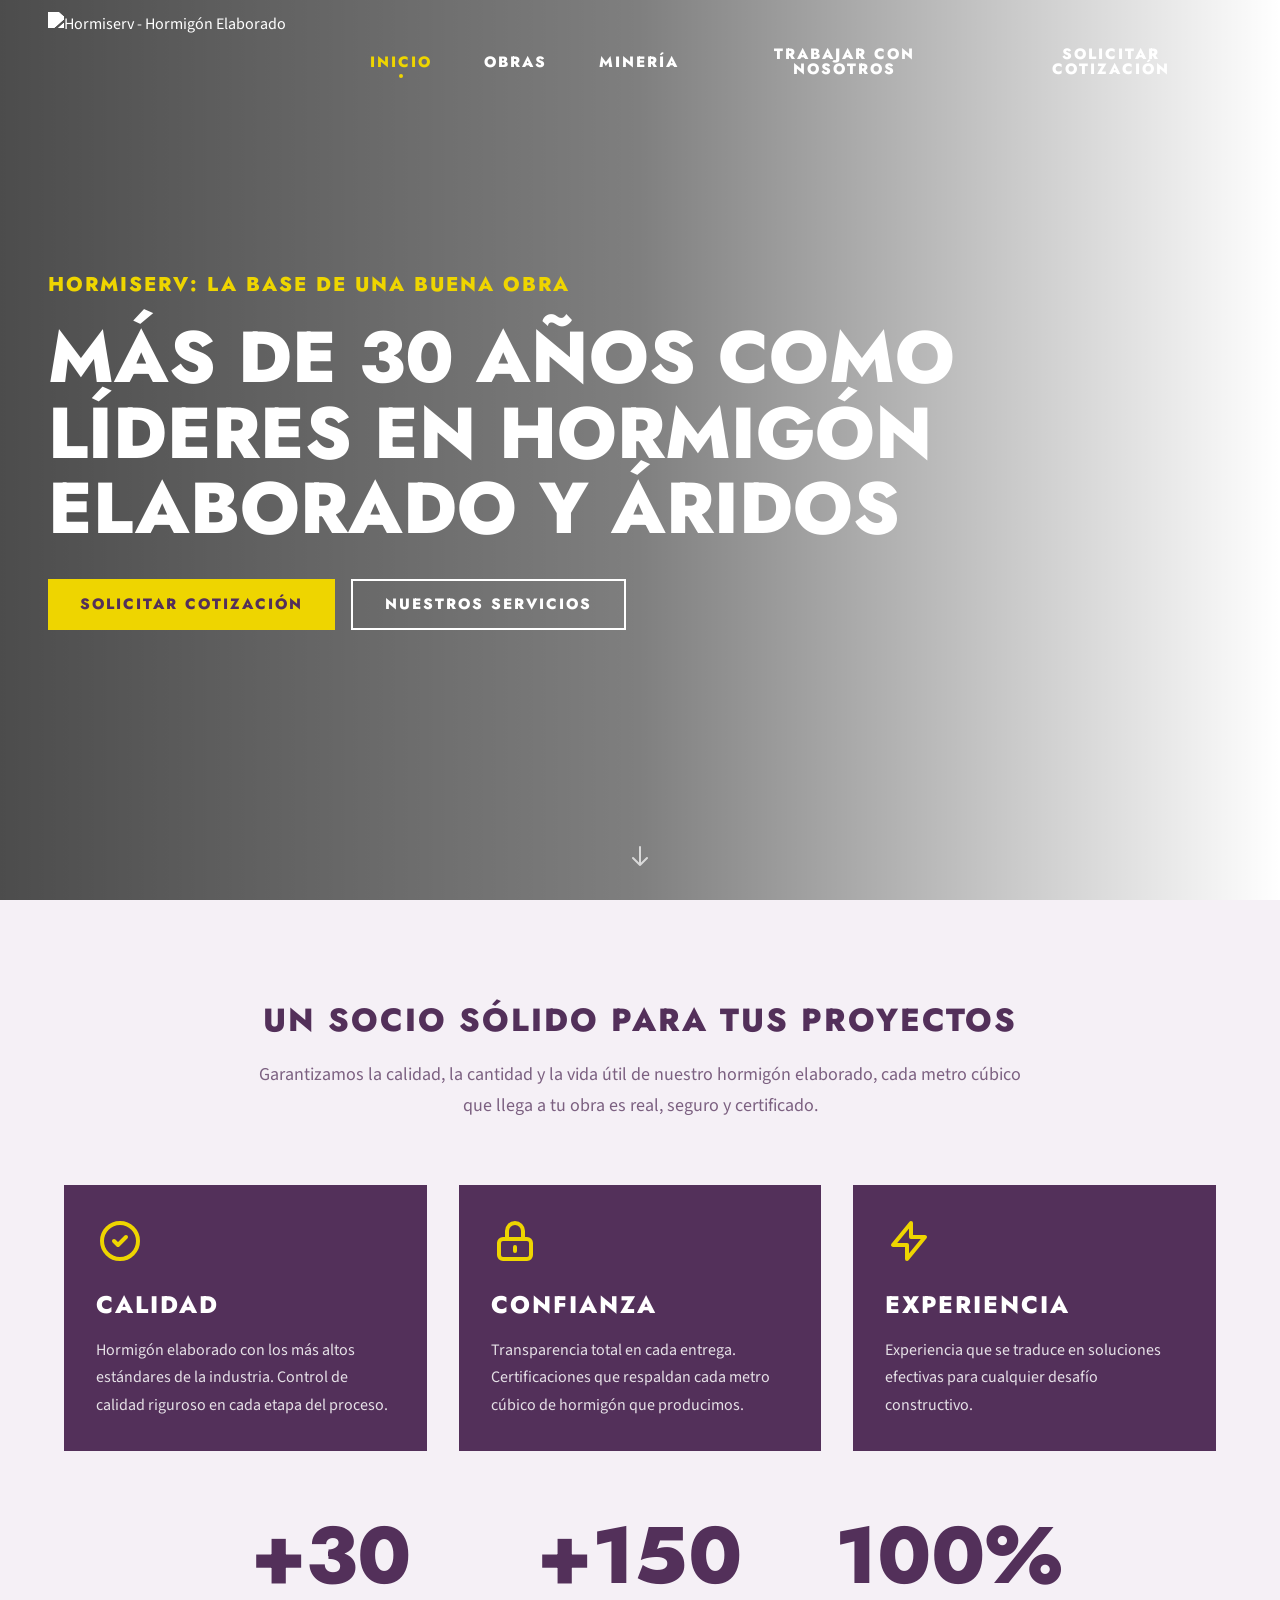
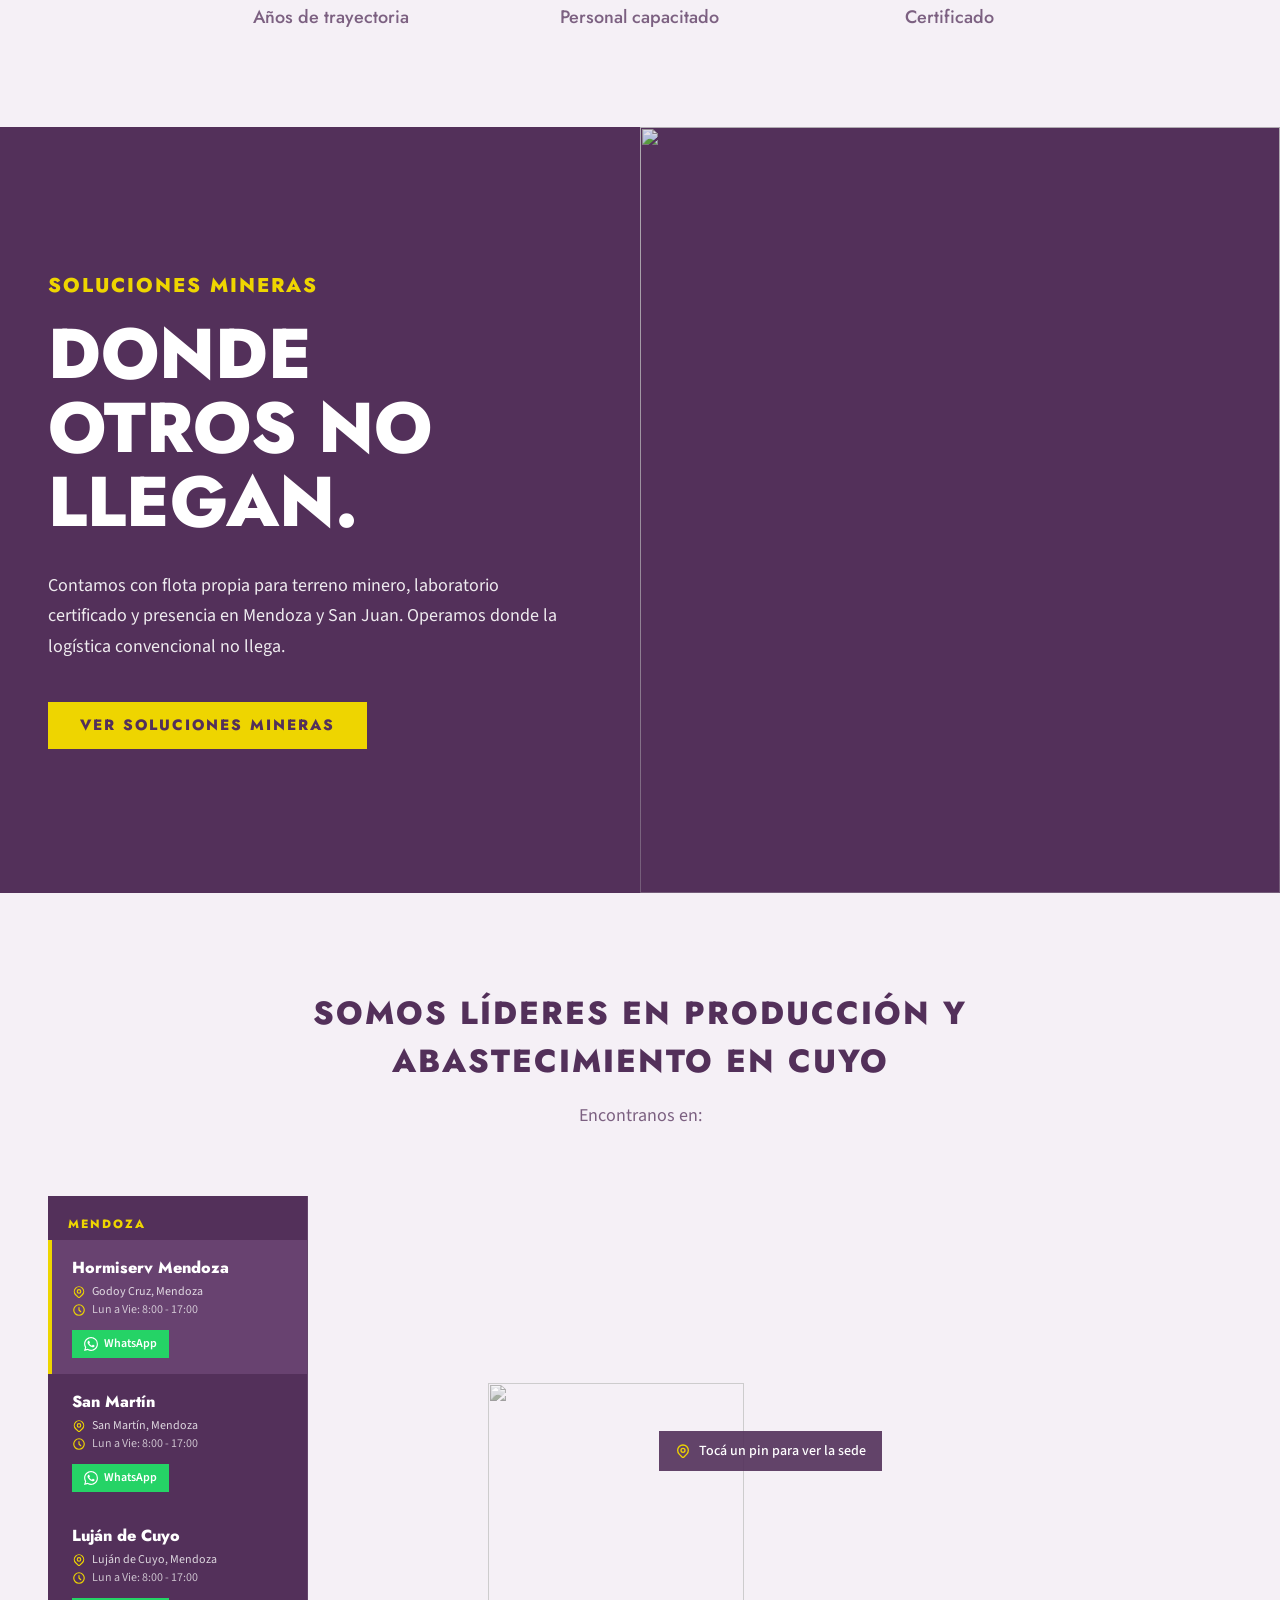
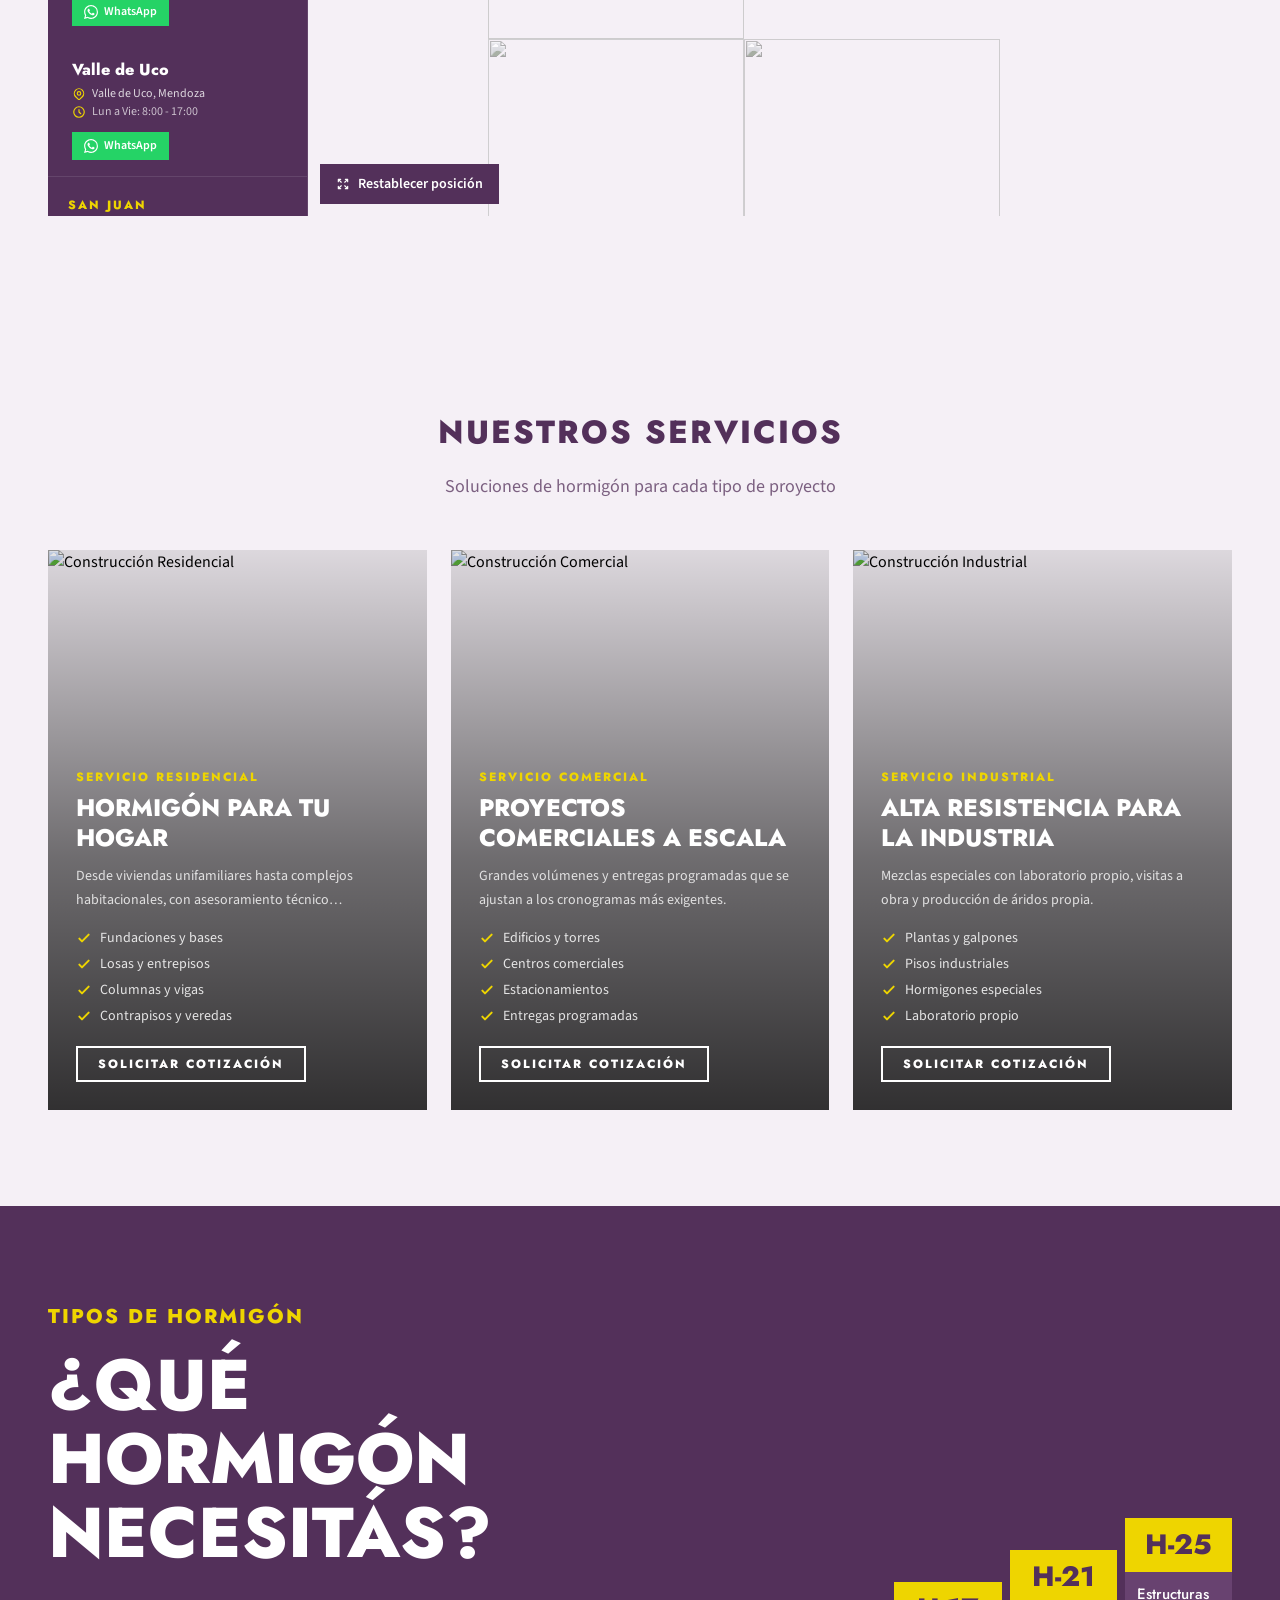
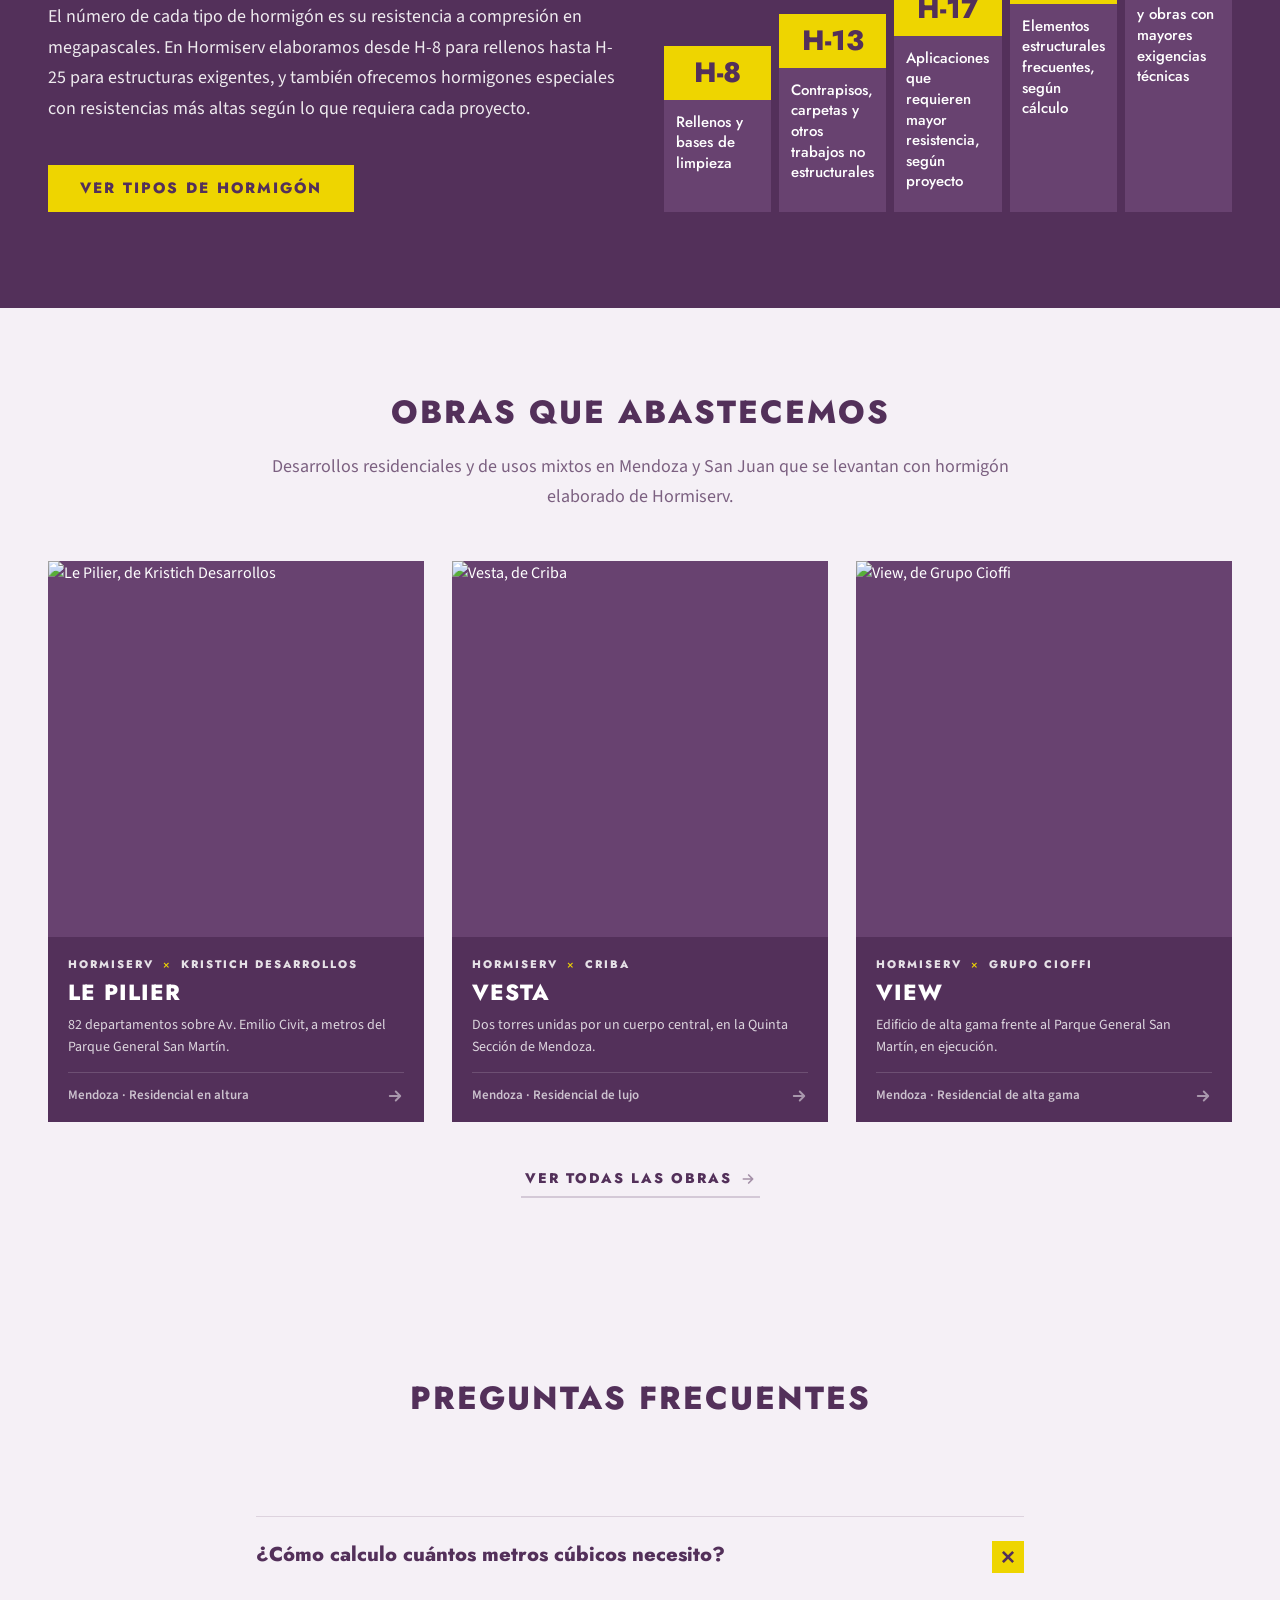
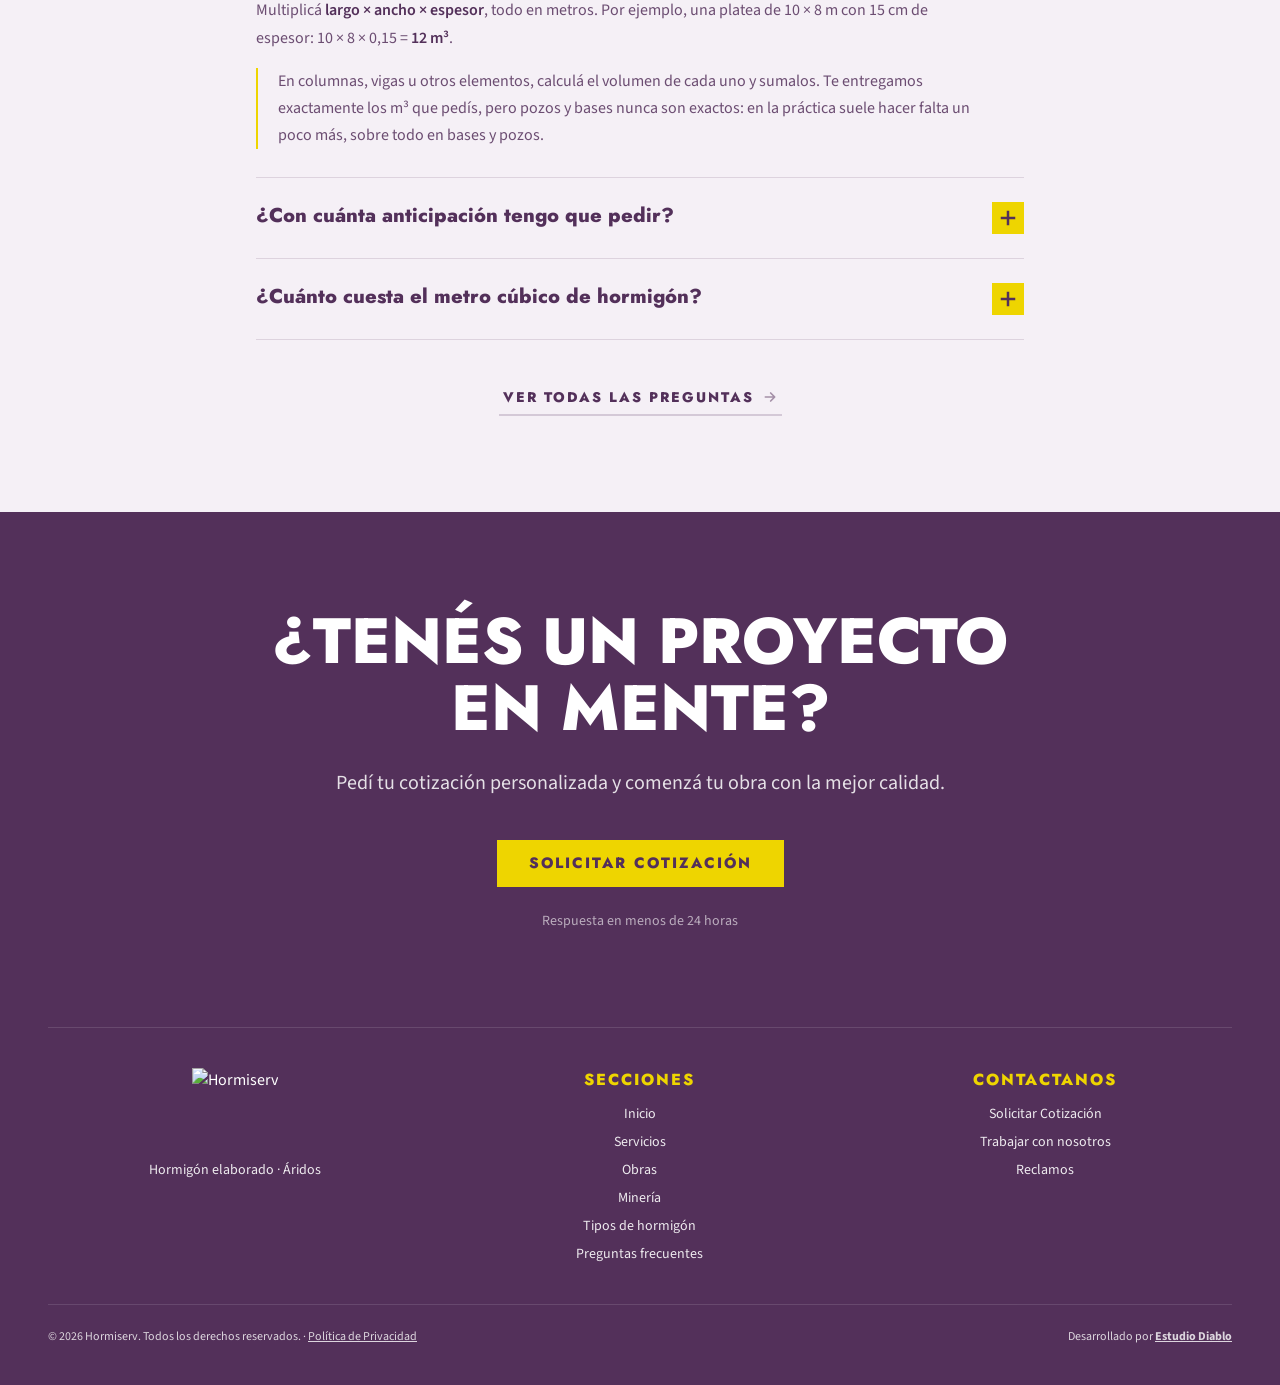
==== commit bc694a18: "Deploy 2026-10-26 03:09:55" ====
--- a/index.html
+++ b/index.html
@@ -22,10 +22,11 @@
   fbq('init', '1149284534139807');
   fbq('track', 'PageView');
   </script><noscript><img height="1" width="1" style="display:none" src="https://www.facebook.com/tr?id=1149284534139807&ev=PageView&noscript=1"></noscript><!-- End Meta Pixel Code --><!-- Fuentes (Opcional - ajusta según necesites) --><link href="https://fonts.googleapis.com/css2?family=Source+Sans+3:wght@400;600;700&display=swap" rel="stylesheet"><!-- Slot para estilos/scripts adicionales por página --><link rel="stylesheet" href="/_astro/Sucursales.CIGW-MKW.css">
-<link rel="stylesheet" href="/_astro/index.NPDrQEJP.css">
+<link rel="stylesheet" href="/_astro/index.D5XlDCBX.css">
 <style>.video-overlay[data-astro-cid-ewxirvlt]{background:linear-gradient(to right,rgba(0,0,0,.7),rgba(0,0,0,.5),transparent)}@keyframes bounce-slow{0%,to{transform:translateY(0)}50%{transform:translateY(-10px)}}.animate-bounce-slow[data-astro-cid-ewxirvlt]{animation:bounce-slow 2s infinite}@media(prefers-reduced-motion:reduce){.animate-bounce-slow[data-astro-cid-ewxirvlt]{animation:none}}video[data-astro-cid-ewxirvlt]{min-width:100%;min-height:100%}.confianza-card[data-astro-cid-2lggcqln]{transition:transform .3s cubic-bezier(.22,1,.36,1)}.confianza-card[data-astro-cid-2lggcqln]:hover{transform:translateY(-4px)}.leaflet-pane{z-index:4!important}.leaflet-top,.leaflet-bottom{z-index:5!important}#map-all .leaflet-tile-pane{filter:grayscale(.85)}.hormi-marker{cursor:pointer}.hormi-pin-body{fill:var(--hormi-purple-deep)}.hormi-pin-dot{fill:#fff}.hormi-marker--hover .hormi-pin-body,.hormi-marker--active .hormi-pin-body{fill:var(--hormi-yellow)}.hormi-marker--hover .hormi-pin-dot,.hormi-marker--active .hormi-pin-dot{fill:var(--hormi-purple-deep)}.hormi-pin-svg{transition:transform .2s cubic-bezier(.22,1,.36,1);transform-origin:50% 100%}.hormi-marker--hover .hormi-pin-svg{transform:scale(1.25) translateY(-3px)}.hormi-pin-label{position:absolute;white-space:nowrap;background:var(--hormi-purple-deep);color:#fff;font-family:Jost,sans-serif;font-size:12px;font-weight:500;padding:3px 7px;pointer-events:none}.plant-card-boton[data-astro-cid-vo5ksbyt]:after{content:"";position:absolute;inset:0}.plant-card[data-astro-cid-vo5ksbyt]:has(.plant-card-boton:focus-visible){outline:2px solid var(--hormi-yellow);outline-offset:-2px}.plant-card--active{border-left-color:var(--hormi-yellow);background-color:var(--hormi-purple-soft)}.plant-list[data-astro-cid-vo5ksbyt]{scrollbar-width:thin;scrollbar-color:rgb(255 255 255 / .3) transparent}.plant-list[data-astro-cid-vo5ksbyt]::-webkit-scrollbar{width:4px}.plant-list[data-astro-cid-vo5ksbyt]::-webkit-scrollbar-track{background:transparent}.plant-list[data-astro-cid-vo5ksbyt]::-webkit-scrollbar-thumb{background:#ffffff4d}.servicio-velo[data-astro-cid-zw3pn234]{background:linear-gradient(to top,#000c,#0000008c 45%,#0000001a)}.mineria-velo[data-astro-cid-7225yl7v]{background:linear-gradient(to top,rgb(var(--hormi-purple-deep-rgb) / .7),rgb(var(--hormi-purple-deep-rgb) / .35) 45%,rgb(var(--hormi-purple-deep-rgb) / .15))}
 .link-flecha[data-astro-cid-ti5qy5sp]{display:inline-flex;align-items:center;gap:.5rem;font-family:Jost,sans-serif;font-weight:800;font-size:.875rem;text-transform:uppercase;letter-spacing:2px;color:var(--hormi-purple-deep);padding:.4rem .25rem;border-bottom:2px solid rgb(var(--hormi-purple-deep-rgb) / .2)}.link-flecha[data-astro-cid-ti5qy5sp]:hover{border-color:var(--hormi-yellow)}.link-flecha[data-astro-cid-ti5qy5sp]:active{opacity:.7}.link-flecha[data-astro-cid-ti5qy5sp]:focus-visible{outline:2px solid var(--hormi-purple-deep);outline-offset:4px}.link-flecha[data-astro-cid-ti5qy5sp] svg[data-astro-cid-ti5qy5sp]{width:1rem;height:1rem;color:rgb(var(--hormi-purple-deep-rgb) / .5);transition:transform .3s cubic-bezier(.22,1,.36,1)}.link-flecha[data-astro-cid-ti5qy5sp]:hover svg[data-astro-cid-ti5qy5sp]{transform:translate(4px);color:var(--hormi-purple-deep)}@media(prefers-reduced-motion:reduce){.link-flecha[data-astro-cid-ti5qy5sp] svg[data-astro-cid-ti5qy5sp]{transition:none}.link-flecha[data-astro-cid-ti5qy5sp]:hover svg[data-astro-cid-ti5qy5sp]{transform:none}}
 .obra-lockup[data-astro-cid-jqws6zyh]{font-family:Jost,sans-serif;font-size:.6875rem;font-weight:800;text-transform:uppercase;letter-spacing:2px;line-height:1.4}.obra-lockup-x[data-astro-cid-jqws6zyh]{display:inline-block;margin:0 .35em;font-weight:500;transform:translateY(-.02em)}.obra-lockup-claro[data-astro-cid-jqws6zyh]{color:rgb(var(--hormi-purple-deep-rgb) / .75)}.obra-lockup-claro[data-astro-cid-jqws6zyh] .obra-lockup-x[data-astro-cid-jqws6zyh]{color:var(--lockup-x, rgb(var(--hormi-purple-deep-rgb) / .4))}.obra-lockup-oscuro[data-astro-cid-jqws6zyh]{color:#ffffffd9}.obra-lockup-oscuro[data-astro-cid-jqws6zyh] .obra-lockup-x[data-astro-cid-jqws6zyh]{color:var(--lockup-x, var(--hormi-yellow))}.obra-card[data-astro-cid-5bf4k2r6]{display:flex;flex-direction:column;background:var(--hormi-purple-deep);color:#fff;overflow:hidden}.obra-card[data-astro-cid-5bf4k2r6][hidden]{display:none}.obra-card[data-astro-cid-5bf4k2r6]:focus-visible{outline:2px solid var(--hormi-purple-deep);outline-offset:4px}.obra-card[data-astro-cid-5bf4k2r6]:active{opacity:.85}.obra-card-media[data-astro-cid-5bf4k2r6]{aspect-ratio:1 / 1;overflow:hidden;background:var(--hormi-purple-soft)}.obra-card-img[data-astro-cid-5bf4k2r6]{width:100%;height:100%;object-fit:cover;transition:transform .6s cubic-bezier(.22,1,.36,1)}.obra-card[data-astro-cid-5bf4k2r6]:hover .obra-card-img[data-astro-cid-5bf4k2r6]{transform:scale(1.03)}.obra-card-body[data-astro-cid-5bf4k2r6]{display:flex;flex-direction:column;flex:1;padding:1.25rem 1.25rem 1rem}.obra-card-body-compacta[data-astro-cid-5bf4k2r6]{padding:1.15rem 1.25rem 1rem}.obra-card-titulo[data-astro-cid-5bf4k2r6]{font-family:Jost,sans-serif;font-size:1.375rem;font-weight:800;text-transform:uppercase;letter-spacing:1px;line-height:1.15;color:#fff;margin-top:.5rem}.obra-card-titulo-compacta[data-astro-cid-5bf4k2r6]{font-size:1.15rem}.obra-card-resumen[data-astro-cid-5bf4k2r6]{margin-top:.5rem;margin-bottom:.85rem;font-size:.875rem;line-height:1.6;color:#fffc;display:-webkit-box;-webkit-box-orient:vertical;-webkit-line-clamp:2;overflow:hidden}.obra-card-pie[data-astro-cid-5bf4k2r6]{position:relative;display:flex;align-items:center;justify-content:space-between;gap:1rem;margin-top:auto;padding-top:.85rem;border-top:1px solid rgb(255 255 255 / .15);font-size:.8125rem;font-weight:600;color:#ffffffb3}.obra-card-pie[data-astro-cid-5bf4k2r6]:before{content:"";position:absolute;top:-1px;left:0;width:100%;height:2px;background:var(--hormi-yellow);transform:scaleX(0);transform-origin:left;transition:transform .45s cubic-bezier(.22,1,.36,1)}.obra-card[data-astro-cid-5bf4k2r6]:hover .obra-card-pie[data-astro-cid-5bf4k2r6]:before,.obra-card[data-astro-cid-5bf4k2r6]:focus-visible .obra-card-pie[data-astro-cid-5bf4k2r6]:before{transform:scaleX(1)}.obra-card-body-compacta[data-astro-cid-5bf4k2r6] .obra-card-pie[data-astro-cid-5bf4k2r6]{margin-top:.85rem;padding-top:.85rem}.obra-card-flecha[data-astro-cid-5bf4k2r6]{width:1.125rem;height:1.125rem;flex-shrink:0;color:#ffffff80;transition:transform .35s cubic-bezier(.22,1,.36,1)}.obra-card[data-astro-cid-5bf4k2r6]:hover .obra-card-flecha[data-astro-cid-5bf4k2r6]{transform:translate(4px);color:var(--hormi-yellow)}@media(prefers-reduced-motion:reduce){.obra-card-img[data-astro-cid-5bf4k2r6],.obra-card-flecha[data-astro-cid-5bf4k2r6],.obra-card-pie[data-astro-cid-5bf4k2r6]:before{transition:none}.obra-card[data-astro-cid-5bf4k2r6]:hover .obra-card-img[data-astro-cid-5bf4k2r6],.obra-card[data-astro-cid-5bf4k2r6]:hover .obra-card-flecha[data-astro-cid-5bf4k2r6]{transform:none}}
+.faq-pregunta[data-astro-cid-u4pz7jxu]::-webkit-details-marker{display:none}.faq-pregunta[data-astro-cid-u4pz7jxu]:hover .faq-texto[data-astro-cid-u4pz7jxu]{color:var(--hormi-purple-soft)}.faq-pregunta[data-astro-cid-u4pz7jxu]:hover .faq-icono[data-astro-cid-u4pz7jxu]{background-color:var(--hormi-yellow-hover)}.faq-pregunta[data-astro-cid-u4pz7jxu]:active{opacity:.7}.faq-pregunta[data-astro-cid-u4pz7jxu]:focus-visible{outline:2px solid var(--hormi-purple-deep);outline-offset:4px}.faq-icono[data-astro-cid-u4pz7jxu] svg[data-astro-cid-u4pz7jxu]{transition:transform .35s cubic-bezier(.34,1.4,.64,1)}.faq-item[data-astro-cid-u4pz7jxu][open]:not(.cerrando) .faq-icono[data-astro-cid-u4pz7jxu] svg[data-astro-cid-u4pz7jxu]{transform:rotate(45deg)}.faq-respuesta[data-astro-cid-u4pz7jxu] strong{font-weight:600;color:var(--hormi-purple-deep)}.faq-respuesta[data-astro-cid-u4pz7jxu] .faq-whatsapp{font-weight:600;color:var(--hormi-purple-deep);text-decoration:underline;text-decoration-thickness:2px;text-underline-offset:3px;text-decoration-color:rgb(var(--hormi-purple-deep-rgb) / .3);cursor:pointer}.faq-respuesta[data-astro-cid-u4pz7jxu] .faq-whatsapp:hover{text-decoration-color:var(--hormi-yellow)}.faq-respuesta[data-astro-cid-u4pz7jxu] .faq-whatsapp:active{opacity:.7}.faq-respuesta[data-astro-cid-u4pz7jxu] .faq-whatsapp:focus-visible{outline:2px solid var(--hormi-purple-deep);outline-offset:2px}@media(prefers-reduced-motion:reduce){.faq-icono[data-astro-cid-u4pz7jxu] svg[data-astro-cid-u4pz7jxu]{transition:none}}
 </style></head> <body class="overflow-x-hidden">  <header id="main-header" class="fixed top-0 left-0 w-full z-50" data-transparente="true" data-astro-cid-qlfjksao> <nav class="container mx-auto px-6 lg:px-12 py-3 flex items-center justify-between" data-astro-cid-qlfjksao> <!-- Logo --> <a href="/" class="flex items-center focus-visible:outline-2 focus-visible:outline-offset-4 focus-visible:outline-hormi-yellow active:opacity-70" data-astro-cid-qlfjksao> <img height="106" width="320" src="/hormiser-320w.png" alt="Hormiserv - Hormigón Elaborado" class="h-15 md:h-25 w-auto on-video" id="logo-img" data-astro-cid-qlfjksao> </a> <!-- Desktop nav (sm+) --> <div class="hidden sm:flex items-center gap-3" data-astro-cid-qlfjksao> <a href="/" class="nav-link relative inline-flex items-center justify-center px-5 py-3 font-display font-extrabold uppercase tracking-[2px] text-[15px] leading-none text-white hover:text-hormi-yellow focus-visible:text-hormi-yellow focus-visible:outline-none active:opacity-70 cursor-pointer active" data-astro-cid-qlfjksao>Inicio</a> <a href="/obras/" class="nav-link relative inline-flex items-center justify-center px-5 py-3 font-display font-extrabold uppercase tracking-[2px] text-[15px] leading-none text-white hover:text-hormi-yellow focus-visible:text-hormi-yellow focus-visible:outline-none active:opacity-70 cursor-pointer" data-astro-cid-qlfjksao>Obras</a> <a href="/mineria/" class="nav-link relative inline-flex items-center justify-center px-5 py-3 font-display font-extrabold uppercase tracking-[2px] text-[15px] leading-none text-white hover:text-hormi-yellow focus-visible:text-hormi-yellow focus-visible:outline-none active:opacity-70 cursor-pointer" data-astro-cid-qlfjksao>Minería</a> <button type="button" onclick="window.openJobModal()" class="nav-link relative inline-flex items-center justify-center px-5 py-3 font-display font-extrabold uppercase tracking-[2px] text-[15px] leading-none text-white hover:text-hormi-yellow focus-visible:text-hormi-yellow focus-visible:outline-none active:opacity-70 cursor-pointer" data-astro-cid-qlfjksao>
 Trabajar con nosotros
 </button> <button type="button" onclick="window.openQuotationModal()" class="nav-link relative inline-flex items-center justify-center px-5 py-3 font-display font-extrabold uppercase tracking-[2px] text-[15px] leading-none text-white hover:text-hormi-yellow focus-visible:text-hormi-yellow focus-visible:outline-none active:opacity-70 cursor-pointer" data-astro-cid-qlfjksao>
@@ -115,7 +116,7 @@
 Hormiserv
 <span class="sr-only" data-astro-cid-jqws6zyh> junto a </span> <span class="obra-lockup-x" aria-hidden="true" data-astro-cid-jqws6zyh>×</span> Criba </p>  <h3 class="obra-card-titulo" data-astro-cid-5bf4k2r6> Vesta </h3> <p class="obra-card-resumen" data-astro-cid-5bf4k2r6>Dos torres unidas por un cuerpo central, en la Quinta Sección de Mendoza.</p> <div class="obra-card-pie" data-astro-cid-5bf4k2r6> <span data-astro-cid-5bf4k2r6>Mendoza · Residencial de lujo</span> <svg class="obra-card-flecha" viewBox="0 0 24 24" fill="none" stroke="currentColor" stroke-width="2.5" stroke-linecap="round" stroke-linejoin="round" aria-hidden="true" data-astro-cid-5bf4k2r6> <path d="M5 12h13M13 6l6 6-6 6" data-astro-cid-5bf4k2r6></path> </svg> </div> </div> </a> <a href="/obras/view/" data-provincia="mendoza" class="obra-card group reveal reveal-delay-2" data-astro-cid-5bf4k2r6> <div class="obra-card-media" data-astro-cid-5bf4k2r6> <img src="/_astro/01-torre-esquina.CCwEpDkA_Z1CIx4s.webp" srcset="/_astro/01-torre-esquina.CCwEpDkA_ZmyCnF.webp 360w, /_astro/01-torre-esquina.CCwEpDkA_1YvIW1.webp 540w, /_astro/01-torre-esquina.CCwEpDkA_1fA1SU.webp 760w, /_astro/01-torre-esquina.CCwEpDkA_Z1CIx4s.webp 849w" alt="View, de Grupo Cioffi" sizes="(min-width: 1024px) 30vw, (min-width: 640px) 45vw, 92vw" loading="lazy" data-astro-cid-5bf4k2r6="true" decoding="async" fetchpriority="auto" width="849" height="749" class="obra-card-img"> </div> <div class="obra-card-body" data-astro-cid-5bf4k2r6> <p class="obra-lockup obra-lockup-oscuro" data-astro-cid-jqws6zyh>
 Hormiserv
-<span class="sr-only" data-astro-cid-jqws6zyh> junto a </span> <span class="obra-lockup-x" aria-hidden="true" data-astro-cid-jqws6zyh>×</span> Grupo Cioffi </p>  <h3 class="obra-card-titulo" data-astro-cid-5bf4k2r6> View </h3> <p class="obra-card-resumen" data-astro-cid-5bf4k2r6>Edificio de alta gama frente al Parque General San Martín, en ejecución.</p> <div class="obra-card-pie" data-astro-cid-5bf4k2r6> <span data-astro-cid-5bf4k2r6>Mendoza · Residencial de alta gama</span> <svg class="obra-card-flecha" viewBox="0 0 24 24" fill="none" stroke="currentColor" stroke-width="2.5" stroke-linecap="round" stroke-linejoin="round" aria-hidden="true" data-astro-cid-5bf4k2r6> <path d="M5 12h13M13 6l6 6-6 6" data-astro-cid-5bf4k2r6></path> </svg> </div> </div> </a>  </div><div class="reveal reveal-delay-2 mt-10 flex justify-center"><a href="/obras/" class="link-flecha" data-astro-cid-ti5qy5sp> Ver todas las obras <svg viewBox="0 0 24 24" fill="none" stroke="currentColor" stroke-width="2.5" stroke-linecap="round" stroke-linejoin="round" aria-hidden="true" data-astro-cid-ti5qy5sp> <path d="M5 12h13M13 6l6 6-6 6" data-astro-cid-ti5qy5sp></path> </svg> </a> </div></div></section> <section class="py-16 md:py-24 bg-hormi-purple-deep"> <div class="container mx-auto px-6 lg:px-12"> <div class="max-w-3xl mx-auto text-center"> <h2 class="reveal mb-6 font-display font-extrabold uppercase text-white text-[clamp(36px,5vw,64px)] leading-[1.05]">
+<span class="sr-only" data-astro-cid-jqws6zyh> junto a </span> <span class="obra-lockup-x" aria-hidden="true" data-astro-cid-jqws6zyh>×</span> Grupo Cioffi </p>  <h3 class="obra-card-titulo" data-astro-cid-5bf4k2r6> View </h3> <p class="obra-card-resumen" data-astro-cid-5bf4k2r6>Edificio de alta gama frente al Parque General San Martín, en ejecución.</p> <div class="obra-card-pie" data-astro-cid-5bf4k2r6> <span data-astro-cid-5bf4k2r6>Mendoza · Residencial de alta gama</span> <svg class="obra-card-flecha" viewBox="0 0 24 24" fill="none" stroke="currentColor" stroke-width="2.5" stroke-linecap="round" stroke-linejoin="round" aria-hidden="true" data-astro-cid-5bf4k2r6> <path d="M5 12h13M13 6l6 6-6 6" data-astro-cid-5bf4k2r6></path> </svg> </div> </div> </a>  </div><div class="reveal reveal-delay-2 mt-10 flex justify-center"><a href="/obras/" class="link-flecha" data-astro-cid-ti5qy5sp> Ver todas las obras <svg viewBox="0 0 24 24" fill="none" stroke="currentColor" stroke-width="2.5" stroke-linecap="round" stroke-linejoin="round" aria-hidden="true" data-astro-cid-ti5qy5sp> <path d="M5 12h13M13 6l6 6-6 6" data-astro-cid-ti5qy5sp></path> </svg> </a> </div></div></section> <section id="preguntas-frecuentes" class="py-16 md:py-24 bg-hormi-purple-paper scroll-mt-24"> <div class="container mx-auto px-6 lg:px-12"> <div class="mx-auto max-w-3xl text-center mb-10 md:mb-12">  <h2 class="flex items-center gap-4.5 font-display font-extrabold uppercase text-[clamp(20px,2.8vw,32px)] tracking-[2px] justify-center text-hormi-purple-deep reveal reveal-delay-1">  Preguntas frecuentes </h2> <p class="mt-4 text-lg leading-[1.7] text-hormi-purple-deep/75 reveal reveal-delay-2"> Todo lo que tenés que saber antes de hormigonar. </p> </div> <!-- la columna va centrada; el texto de preguntas y respuestas, a la izquierda --> <div class="border-t border-hormi-purple-deep/15 reveal reveal-delay-1 max-w-3xl mx-auto" data-faq-acordeon data-astro-cid-u4pz7jxu> <details class="faq-item border-b border-hormi-purple-deep/15" open data-astro-cid-u4pz7jxu> <summary class="faq-pregunta flex cursor-pointer list-none items-start justify-between gap-5 py-5 md:py-6" data-astro-cid-u4pz7jxu> <span class="faq-texto font-display font-semibold text-lg md:text-xl leading-snug text-hormi-purple-deep" data-astro-cid-u4pz7jxu> ¿Cómo calculo cuántos metros cúbicos necesito? </span> <span class="faq-icono flex-none grid size-8 place-items-center bg-hormi-yellow text-hormi-purple-deep" aria-hidden="true" data-astro-cid-u4pz7jxu> <svg class="size-4" viewBox="0 0 16 16" fill="none" stroke="currentColor" stroke-width="2.5" stroke-linecap="square" data-astro-cid-u4pz7jxu> <path d="M8 2v12M2 8h12" data-astro-cid-u4pz7jxu></path> </svg> </span> </summary> <div class="faq-panel overflow-hidden" data-astro-cid-u4pz7jxu> <div class="faq-respuesta cursor-pointer pb-6 md:pb-7 pr-0 md:pr-13 text-hormi-purple-deep/85 leading-[1.7]" data-astro-cid-u4pz7jxu> <p data-astro-cid-u4pz7jxu>Multiplicá <strong>largo × ancho × espesor</strong>, todo en metros. Por ejemplo, una platea de 10 × 8 m con 15 cm de espesor: 10 × 8 × 0,15 = <strong>12 m³</strong>.</p> <div class="mt-4 space-y-4 border-l-2 border-hormi-yellow pl-4 md:pl-5" data-astro-cid-u4pz7jxu> <p data-astro-cid-u4pz7jxu>En columnas, vigas u otros elementos, calculá el volumen de cada uno y sumalos. Te entregamos exactamente los m³ que pedís, pero pozos y bases nunca son exactos: en la práctica suele hacer falta un poco más, sobre todo en bases y pozos.</p> </div> </div> </div> </details><details class="faq-item border-b border-hormi-purple-deep/15" data-astro-cid-u4pz7jxu> <summary class="faq-pregunta flex cursor-pointer list-none items-start justify-between gap-5 py-5 md:py-6" data-astro-cid-u4pz7jxu> <span class="faq-texto font-display font-semibold text-lg md:text-xl leading-snug text-hormi-purple-deep" data-astro-cid-u4pz7jxu> ¿Con cuánta anticipación tengo que pedir? </span> <span class="faq-icono flex-none grid size-8 place-items-center bg-hormi-yellow text-hormi-purple-deep" aria-hidden="true" data-astro-cid-u4pz7jxu> <svg class="size-4" viewBox="0 0 16 16" fill="none" stroke="currentColor" stroke-width="2.5" stroke-linecap="square" data-astro-cid-u4pz7jxu> <path d="M8 2v12M2 8h12" data-astro-cid-u4pz7jxu></path> </svg> </span> </summary> <div class="faq-panel overflow-hidden" data-astro-cid-u4pz7jxu> <div class="faq-respuesta cursor-pointer pb-6 md:pb-7 pr-0 md:pr-13 text-hormi-purple-deep/85 leading-[1.7]" data-astro-cid-u4pz7jxu> <p data-astro-cid-u4pz7jxu>Cuanto antes, mejor. Como referencia, con bombeo los turnos se dan con <strong>12 a 18 días</strong> de anticipación, y por canaleta con <strong>3 a 5 días</strong>.</p> <div class="mt-4 space-y-4 border-l-2 border-hormi-yellow pl-4 md:pl-5" data-astro-cid-u4pz7jxu> <p data-astro-cid-u4pz7jxu>Los plazos varían según el volumen, la ubicación y la demanda de cada época. Consultá disponibilidad por <button type="button" class="faq-whatsapp" onclick="window.openWhatsAppModal('faq')">WhatsApp</button>.</p> </div> </div> </div> </details><details class="faq-item border-b border-hormi-purple-deep/15" data-astro-cid-u4pz7jxu> <summary class="faq-pregunta flex cursor-pointer list-none items-start justify-between gap-5 py-5 md:py-6" data-astro-cid-u4pz7jxu> <span class="faq-texto font-display font-semibold text-lg md:text-xl leading-snug text-hormi-purple-deep" data-astro-cid-u4pz7jxu> ¿Cuánto cuesta el metro cúbico de hormigón? </span> <span class="faq-icono flex-none grid size-8 place-items-center bg-hormi-yellow text-hormi-purple-deep" aria-hidden="true" data-astro-cid-u4pz7jxu> <svg class="size-4" viewBox="0 0 16 16" fill="none" stroke="currentColor" stroke-width="2.5" stroke-linecap="square" data-astro-cid-u4pz7jxu> <path d="M8 2v12M2 8h12" data-astro-cid-u4pz7jxu></path> </svg> </span> </summary> <div class="faq-panel overflow-hidden" data-astro-cid-u4pz7jxu> <div class="faq-respuesta cursor-pointer pb-6 md:pb-7 pr-0 md:pr-13 text-hormi-purple-deep/85 leading-[1.7]" data-astro-cid-u4pz7jxu> <p data-astro-cid-u4pz7jxu>Depende de cada pedido. Pedí tu cotización por <button type="button" class="faq-whatsapp" onclick="window.openWhatsAppModal('faq')">WhatsApp</button> y un vendedor te la arma según tu obra.</p>  </div> </div> </details> </div> <script type="module">const h=window.matchMedia("(prefers-reduced-motion: reduce)"),q={duration:480,easing:"cubic-bezier(0.22, 1, 0.36, 1)"},y={duration:340,easing:"cubic-bezier(0.4, 0, 0.2, 1)"},c=new WeakMap,i=e=>e.open&&!e.classList.contains("cerrando");function s(e,t){const n=e.querySelector(".faq-panel"),o=e.querySelector(".faq-respuesta");if(!n||!o)return;const a=e.open?n.getBoundingClientRect().height:0,d=e.open?Number(getComputedStyle(o).opacity):0;c.get(e)?.forEach(l=>l.cancel()),c.delete(e),e.classList.toggle("cerrando",!t),e.open=!0;const u=()=>{t||(e.open=!1,e.classList.remove("cerrando")),c.get(e)?.forEach(l=>l.cancel()),c.delete(e)};if(h.matches){u();return}const p=t?n.scrollHeight:0,r=t?q:y,f=n.animate({height:[`${a}px`,`${p}px`]},{...r,fill:"forwards"}),g=o.animate({opacity:[d,t?1:0],transform:t?["translateY(-10px)","none"]:["none","translateY(-6px)"]},{duration:t?r.duration:r.duration*.6,easing:r.easing,fill:"forwards"});c.set(e,[f,g]),f.onfinish=u}document.querySelectorAll("[data-faq-acordeon]").forEach(e=>{const t=Array.from(e.querySelectorAll("details.faq-item"));t.forEach(n=>{n.querySelector("summary")?.addEventListener("click",o=>{if(o.preventDefault(),i(n)){s(n,!1);return}t.forEach(a=>{a!==n&&i(a)&&s(a,!1)}),s(n,!0)}),n.querySelector(".faq-respuesta")?.addEventListener("click",o=>{o.target.closest("a, button")||window.getSelection()?.toString()||i(n)&&s(n,!1)})})});</script>  <div class="reveal reveal-delay-2 mt-10 flex justify-center"> <a href="/preguntas-frecuentes/" class="link-flecha" data-astro-cid-ti5qy5sp> Ver todas las preguntas <svg viewBox="0 0 24 24" fill="none" stroke="currentColor" stroke-width="2.5" stroke-linecap="round" stroke-linejoin="round" aria-hidden="true" data-astro-cid-ti5qy5sp> <path d="M5 12h13M13 6l6 6-6 6" data-astro-cid-ti5qy5sp></path> </svg> </a>  </div> </div> </section> <section class="py-16 md:py-24 bg-hormi-purple-deep"> <div class="container mx-auto px-6 lg:px-12"> <div class="max-w-3xl mx-auto text-center"> <h2 class="reveal mb-6 font-display font-extrabold uppercase text-white text-[clamp(36px,5vw,64px)] leading-[1.05]">
 ¿Tenés un proyecto en mente?
 </h2> <p class="reveal reveal-delay-1 mb-10 text-lg md:text-xl text-white/85 leading-[1.7]">
 Pedí tu cotización personalizada y comenzá tu obra con la mejor calidad.
@@ -124,7 +125,7 @@
 </p> </div> </div> </div> </section> <footer class="bg-hormi-purple-deep text-white">  <div class="container mx-auto px-6 lg:px-12 pb-10"> <!-- mismo trazo que el separador inferior (white/15 bajo opacity-80 = 12%) -->
       <div class="mb-10 border-t border-white/12"></div> <div class="grid gap-8 md:grid-cols-3"> <div class="text-center flex flex-col items-center"> <img src="/hormiser-320w.png" alt="Hormiserv" class="h-20 w-auto" loading="lazy"> <p class="mt-3 text-sm opacity-90">
 Hormigón elaborado · Áridos
-</p> </div> <div class="text-center flex flex-col items-center"> <p class="font-display font-extrabold uppercase tracking-[2px] text-hormi-yellow">Secciones</p> <ul class="mt-3 space-y-2 text-sm opacity-90"> <li><a class="hover:underline focus-visible:underline focus-visible:outline-none active:opacity-70 cursor-pointer" href="/#inicio">Inicio</a></li> <li><a class="hover:underline focus-visible:underline focus-visible:outline-none active:opacity-70 cursor-pointer" href="/#servicios">Servicios</a></li> <li><a class="hover:underline focus-visible:underline focus-visible:outline-none active:opacity-70 cursor-pointer" href="/obras/">Obras</a></li> <li><a class="hover:underline focus-visible:underline focus-visible:outline-none active:opacity-70 cursor-pointer" href="/mineria/">Minería</a></li> <li><a class="hover:underline focus-visible:underline focus-visible:outline-none active:opacity-70 cursor-pointer" href="/tipos-de-hormigon/">Tipos de hormigón</a></li> </ul> </div> <div class="text-center flex flex-col items-center"> <p class="font-display font-extrabold uppercase tracking-[2px] text-hormi-yellow">Contactanos</p> <ul class="mt-3 space-y-2 text-sm opacity-90"> <li><button type="button" onclick="window.openQuotationModal()" class="hover:underline focus-visible:underline focus-visible:outline-none active:opacity-70 cursor-pointer">Solicitar Cotización</button></li> <li><button type="button" onclick="window.openJobModal()" class="hover:underline focus-visible:underline focus-visible:outline-none active:opacity-70 cursor-pointer">Trabajar con nosotros</button></li> <li><button type="button" onclick="window.openComplaintModal()" class="hover:underline focus-visible:underline focus-visible:outline-none active:opacity-70 cursor-pointer">Reclamos</button></li> </ul> </div> </div> <div class="mt-10 border-t border-white/15 pt-6 text-xs opacity-80 flex flex-col gap-2 md:flex-row md:items-center md:justify-between"> <p>© 2026 Hormiserv. Todos los derechos reservados. · <a class="underline hover:no-underline focus-visible:outline-2 focus-visible:outline-offset-2 focus-visible:outline-hormi-yellow active:opacity-70" href="/politica-de-privacidad">Política de Privacidad</a></p> <p>Desarrollado por <a class="underline hover:no-underline focus-visible:outline-2 focus-visible:outline-offset-2 focus-visible:outline-hormi-yellow active:opacity-70 font-bold" href="https://estudiodiablo.com.ar/" target="_blank" rel="noopener">Estudio Diablo</a></p> </div> </div> </footer>  <!-- Quotation Modal — wizard: provincia → planta → formulario → éxito.
+</p> </div> <div class="text-center flex flex-col items-center"> <p class="font-display font-extrabold uppercase tracking-[2px] text-hormi-yellow">Secciones</p> <ul class="mt-3 space-y-2 text-sm opacity-90"> <li><a class="hover:underline focus-visible:underline focus-visible:outline-none active:opacity-70 cursor-pointer" href="/#inicio">Inicio</a></li> <li><a class="hover:underline focus-visible:underline focus-visible:outline-none active:opacity-70 cursor-pointer" href="/#servicios">Servicios</a></li> <li><a class="hover:underline focus-visible:underline focus-visible:outline-none active:opacity-70 cursor-pointer" href="/obras/">Obras</a></li> <li><a class="hover:underline focus-visible:underline focus-visible:outline-none active:opacity-70 cursor-pointer" href="/mineria/">Minería</a></li> <li><a class="hover:underline focus-visible:underline focus-visible:outline-none active:opacity-70 cursor-pointer" href="/tipos-de-hormigon/">Tipos de hormigón</a></li> <li><a class="hover:underline focus-visible:underline focus-visible:outline-none active:opacity-70 cursor-pointer" href="/preguntas-frecuentes/">Preguntas frecuentes</a></li> </ul> </div> <div class="text-center flex flex-col items-center"> <p class="font-display font-extrabold uppercase tracking-[2px] text-hormi-yellow">Contactanos</p> <ul class="mt-3 space-y-2 text-sm opacity-90"> <li><button type="button" onclick="window.openQuotationModal()" class="hover:underline focus-visible:underline focus-visible:outline-none active:opacity-70 cursor-pointer">Solicitar Cotización</button></li> <li><button type="button" onclick="window.openJobModal()" class="hover:underline focus-visible:underline focus-visible:outline-none active:opacity-70 cursor-pointer">Trabajar con nosotros</button></li> <li><button type="button" onclick="window.openComplaintModal()" class="hover:underline focus-visible:underline focus-visible:outline-none active:opacity-70 cursor-pointer">Reclamos</button></li> </ul> </div> </div> <div class="mt-10 border-t border-white/15 pt-6 text-xs opacity-80 flex flex-col gap-2 md:flex-row md:items-center md:justify-between"> <p>© 2026 Hormiserv. Todos los derechos reservados. · <a class="underline hover:no-underline focus-visible:outline-2 focus-visible:outline-offset-2 focus-visible:outline-hormi-yellow active:opacity-70" href="/politica-de-privacidad">Política de Privacidad</a></p> <p>Desarrollado por <a class="underline hover:no-underline focus-visible:outline-2 focus-visible:outline-offset-2 focus-visible:outline-hormi-yellow active:opacity-70 font-bold" href="https://estudiodiablo.com.ar/" target="_blank" rel="noopener">Estudio Diablo</a></p> </div> </div> </footer>  <!-- Quotation Modal — wizard: provincia → planta → formulario → éxito.
      Estilos compartidos (.modal-*, .opcion-modal*, .campo*) en global.css. --><div id="quotation-modal" class="modal-fondo fixed inset-0 z-50 hidden items-center justify-center overflow-y-auto p-4" role="dialog" aria-modal="true" aria-labelledby="qmodal-title" data-astro-cid-ljgbophg> <div class="modal-caja max-w-lg sm:mx-4" data-astro-cid-ljgbophg> <!-- ───── STEP 1: Provincia ───── --> <div id="qstep-1" class="quotation-step flex-1 flex flex-col min-h-0" data-astro-cid-ljgbophg> <div class="modal-cabecera" data-astro-cid-ljgbophg> <h2 id="qmodal-title" class="modal-titulo" data-astro-cid-ljgbophg>Solicitar Cotización</h2> <p class="modal-bajada" data-astro-cid-ljgbophg>Seleccioná tu provincia</p> </div> <div class="modal-cuerpo space-y-3" data-astro-cid-ljgbophg> <button type="button" data-province-id="mendoza" data-province-label="Mendoza" data-plant-count="4" class="province-btn opcion-modal" data-astro-cid-ljgbophg> <div class="flex items-center justify-between" data-astro-cid-ljgbophg> <div data-astro-cid-ljgbophg> <div class="opcion-modal-titulo" data-astro-cid-ljgbophg>Mendoza</div> <div class="opcion-modal-detalle" data-astro-cid-ljgbophg> 4 plantas disponibles </div> </div> <svg class="opcion-modal-flecha" fill="none" stroke="currentColor" viewBox="0 0 24 24" aria-hidden="true" data-astro-cid-ljgbophg> <path stroke-linecap="round" stroke-linejoin="round" stroke-width="2" d="M9 5l7 7-7 7" data-astro-cid-ljgbophg></path> </svg> </div> </button><button type="button" data-province-id="san-juan" data-province-label="San Juan" data-plant-count="1" class="province-btn opcion-modal" data-astro-cid-ljgbophg> <div class="flex items-center justify-between" data-astro-cid-ljgbophg> <div data-astro-cid-ljgbophg> <div class="opcion-modal-titulo" data-astro-cid-ljgbophg>San Juan</div> <div class="opcion-modal-detalle" data-astro-cid-ljgbophg> 1 planta disponible </div> </div> <svg class="opcion-modal-flecha" fill="none" stroke="currentColor" viewBox="0 0 24 24" aria-hidden="true" data-astro-cid-ljgbophg> <path stroke-linecap="round" stroke-linejoin="round" stroke-width="2" d="M9 5l7 7-7 7" data-astro-cid-ljgbophg></path> </svg> </div> </button> </div> <div class="modal-pie justify-end" data-astro-cid-ljgbophg> <button type="button" class="q-cancel modal-accion" data-astro-cid-ljgbophg>Cancelar</button> </div> </div> <!-- ───── STEP 2: Planta ───── --> <div id="qstep-2" class="quotation-step hidden flex-1 flex-col min-h-0" data-astro-cid-ljgbophg> <div class="modal-cabecera" data-astro-cid-ljgbophg> <h2 class="modal-titulo" data-astro-cid-ljgbophg>Seleccioná tu planta</h2> <p class="modal-bajada" data-astro-cid-ljgbophg>Elegí la más cercana a tu obra</p> </div> <div class="modal-cuerpo space-y-3" data-astro-cid-ljgbophg> <button type="button" data-province-id="mendoza" data-plant-id="sede-central" data-plant-name="Hormiserv Mendoza" data-plant-whatsapp="5492612003553" data-plant-address="Godoy Cruz, Mendoza" class="plant-btn opcion-modal hidden" data-astro-cid-ljgbophg> <div class="flex items-center justify-between" data-astro-cid-ljgbophg> <div data-astro-cid-ljgbophg> <div class="opcion-modal-titulo" data-astro-cid-ljgbophg>Hormiserv Mendoza</div> <div class="opcion-modal-detalle flex items-center gap-1.5" data-astro-cid-ljgbophg> <svg class="w-3.5 h-3.5 shrink-0" fill="none" stroke="currentColor" viewBox="0 0 24 24" aria-hidden="true" data-astro-cid-ljgbophg> <path stroke-linecap="round" stroke-linejoin="round" stroke-width="2" d="M17.657 16.657L13.414 20.9a1.998 1.998 0 01-2.827 0l-4.244-4.243a8 8 0 1111.314 0z" data-astro-cid-ljgbophg></path> <path stroke-linecap="round" stroke-linejoin="round" stroke-width="2" d="M15 11a3 3 0 11-6 0 3 3 0 016 0z" data-astro-cid-ljgbophg></path> </svg> Godoy Cruz, Mendoza </div> </div> <svg class="opcion-modal-flecha ml-4" fill="none" stroke="currentColor" viewBox="0 0 24 24" aria-hidden="true" data-astro-cid-ljgbophg> <path stroke-linecap="round" stroke-linejoin="round" stroke-width="2" d="M9 5l7 7-7 7" data-astro-cid-ljgbophg></path> </svg> </div> </button><button type="button" data-province-id="mendoza" data-plant-id="san-martin" data-plant-name="San Martín" data-plant-whatsapp="5492613698767" data-plant-address="San Martín, Mendoza" class="plant-btn opcion-modal hidden" data-astro-cid-ljgbophg> <div class="flex items-center justify-between" data-astro-cid-ljgbophg> <div data-astro-cid-ljgbophg> <div class="opcion-modal-titulo" data-astro-cid-ljgbophg>San Martín</div> <div class="opcion-modal-detalle flex items-center gap-1.5" data-astro-cid-ljgbophg> <svg class="w-3.5 h-3.5 shrink-0" fill="none" stroke="currentColor" viewBox="0 0 24 24" aria-hidden="true" data-astro-cid-ljgbophg> <path stroke-linecap="round" stroke-linejoin="round" stroke-width="2" d="M17.657 16.657L13.414 20.9a1.998 1.998 0 01-2.827 0l-4.244-4.243a8 8 0 1111.314 0z" data-astro-cid-ljgbophg></path> <path stroke-linecap="round" stroke-linejoin="round" stroke-width="2" d="M15 11a3 3 0 11-6 0 3 3 0 016 0z" data-astro-cid-ljgbophg></path> </svg> San Martín, Mendoza </div> </div> <svg class="opcion-modal-flecha ml-4" fill="none" stroke="currentColor" viewBox="0 0 24 24" aria-hidden="true" data-astro-cid-ljgbophg> <path stroke-linecap="round" stroke-linejoin="round" stroke-width="2" d="M9 5l7 7-7 7" data-astro-cid-ljgbophg></path> </svg> </div> </button><button type="button" data-province-id="mendoza" data-plant-id="lujan" data-plant-name="Luján de Cuyo" data-plant-whatsapp="5492612003553" data-plant-address="Luján de Cuyo, Mendoza" class="plant-btn opcion-modal hidden" data-astro-cid-ljgbophg> <div class="flex items-center justify-between" data-astro-cid-ljgbophg> <div data-astro-cid-ljgbophg> <div class="opcion-modal-titulo" data-astro-cid-ljgbophg>Luján de Cuyo</div> <div class="opcion-modal-detalle flex items-center gap-1.5" data-astro-cid-ljgbophg> <svg class="w-3.5 h-3.5 shrink-0" fill="none" stroke="currentColor" viewBox="0 0 24 24" aria-hidden="true" data-astro-cid-ljgbophg> <path stroke-linecap="round" stroke-linejoin="round" stroke-width="2" d="M17.657 16.657L13.414 20.9a1.998 1.998 0 01-2.827 0l-4.244-4.243a8 8 0 1111.314 0z" data-astro-cid-ljgbophg></path> <path stroke-linecap="round" stroke-linejoin="round" stroke-width="2" d="M15 11a3 3 0 11-6 0 3 3 0 016 0z" data-astro-cid-ljgbophg></path> </svg> Luján de Cuyo, Mendoza </div> </div> <svg class="opcion-modal-flecha ml-4" fill="none" stroke="currentColor" viewBox="0 0 24 24" aria-hidden="true" data-astro-cid-ljgbophg> <path stroke-linecap="round" stroke-linejoin="round" stroke-width="2" d="M9 5l7 7-7 7" data-astro-cid-ljgbophg></path> </svg> </div> </button><button type="button" data-province-id="mendoza" data-plant-id="valle-uco" data-plant-name="Valle de Uco" data-plant-whatsapp="5492615508841" data-plant-address="Valle de Uco, Mendoza" class="plant-btn opcion-modal hidden" data-astro-cid-ljgbophg> <div class="flex items-center justify-between" data-astro-cid-ljgbophg> <div data-astro-cid-ljgbophg> <div class="opcion-modal-titulo" data-astro-cid-ljgbophg>Valle de Uco</div> <div class="opcion-modal-detalle flex items-center gap-1.5" data-astro-cid-ljgbophg> <svg class="w-3.5 h-3.5 shrink-0" fill="none" stroke="currentColor" viewBox="0 0 24 24" aria-hidden="true" data-astro-cid-ljgbophg> <path stroke-linecap="round" stroke-linejoin="round" stroke-width="2" d="M17.657 16.657L13.414 20.9a1.998 1.998 0 01-2.827 0l-4.244-4.243a8 8 0 1111.314 0z" data-astro-cid-ljgbophg></path> <path stroke-linecap="round" stroke-linejoin="round" stroke-width="2" d="M15 11a3 3 0 11-6 0 3 3 0 016 0z" data-astro-cid-ljgbophg></path> </svg> Valle de Uco, Mendoza </div> </div> <svg class="opcion-modal-flecha ml-4" fill="none" stroke="currentColor" viewBox="0 0 24 24" aria-hidden="true" data-astro-cid-ljgbophg> <path stroke-linecap="round" stroke-linejoin="round" stroke-width="2" d="M9 5l7 7-7 7" data-astro-cid-ljgbophg></path> </svg> </div> </button><button type="button" data-province-id="san-juan" data-plant-id="san-juan-central" data-plant-name="Hormiserv San Juan" data-plant-whatsapp="5492645669337" data-plant-address="San Juan Capital" class="plant-btn opcion-modal hidden" data-astro-cid-ljgbophg> <div class="flex items-center justify-between" data-astro-cid-ljgbophg> <div data-astro-cid-ljgbophg> <div class="opcion-modal-titulo" data-astro-cid-ljgbophg>Hormiserv San Juan</div> <div class="opcion-modal-detalle flex items-center gap-1.5" data-astro-cid-ljgbophg> <svg class="w-3.5 h-3.5 shrink-0" fill="none" stroke="currentColor" viewBox="0 0 24 24" aria-hidden="true" data-astro-cid-ljgbophg> <path stroke-linecap="round" stroke-linejoin="round" stroke-width="2" d="M17.657 16.657L13.414 20.9a1.998 1.998 0 01-2.827 0l-4.244-4.243a8 8 0 1111.314 0z" data-astro-cid-ljgbophg></path> <path stroke-linecap="round" stroke-linejoin="round" stroke-width="2" d="M15 11a3 3 0 11-6 0 3 3 0 016 0z" data-astro-cid-ljgbophg></path> </svg> San Juan Capital </div> </div> <svg class="opcion-modal-flecha ml-4" fill="none" stroke="currentColor" viewBox="0 0 24 24" aria-hidden="true" data-astro-cid-ljgbophg> <path stroke-linecap="round" stroke-linejoin="round" stroke-width="2" d="M9 5l7 7-7 7" data-astro-cid-ljgbophg></path> </svg> </div> </button> </div> <div class="modal-pie justify-between" data-astro-cid-ljgbophg> <button type="button" id="qback-2" class="modal-accion" data-astro-cid-ljgbophg> <svg class="w-4 h-4" fill="none" stroke="currentColor" viewBox="0 0 24 24" aria-hidden="true" data-astro-cid-ljgbophg> <path stroke-linecap="round" stroke-linejoin="round" stroke-width="2" d="M15 19l-7-7 7-7" data-astro-cid-ljgbophg></path> </svg>
 Volver
 </button> <button type="button" class="q-cancel modal-accion" data-astro-cid-ljgbophg>Cancelar</button> </div> </div> <!-- ───── STEP 3: Formulario ───── --> <div id="qstep-3" class="quotation-step hidden flex-1 flex-col min-h-0" data-astro-cid-ljgbophg> <div class="modal-cabecera" data-astro-cid-ljgbophg> <h2 class="modal-titulo" data-astro-cid-ljgbophg>Tu cotización</h2> <div class="modal-bajada flex items-center gap-2" data-astro-cid-ljgbophg> <span id="step3-subtitle" data-astro-cid-ljgbophg></span> <button type="button" id="qchange-plant" class="text-hormi-yellow text-xs font-semibold underline underline-offset-2 hover:no-underline active:opacity-70 focus-visible:outline-2 focus-visible:outline-offset-2 focus-visible:outline-hormi-yellow cursor-pointer" data-astro-cid-ljgbophg>
@@ -179,7 +180,7 @@
 Ver todas las plantas
 </button> <span id="wa-float-spacer" data-astro-cid-il5swkf5></span> <button type="button" id="wa-float-cancel" class="modal-accion max-sm:px-2" data-astro-cid-il5swkf5>
 Cancelar
-</button> </div> </div> </div> <script type="module" src="/_astro/WhatsAppFloat.astro_astro_type_script_index_0_lang.CG23CwH0.js"></script>  <script>
+</button> </div> </div> </div> <script type="module" src="/_astro/WhatsAppFloat.astro_astro_type_script_index_0_lang.BGQT5cgH.js"></script>  <script>
   // ── Reveal on scroll ────────────────────────────────────────────
   (function () {
     var observer = new IntersectionObserver(
--- a/_astro/index.D5XlDCBX.css
+++ b/_astro/index.D5XlDCBX.css
@@ -0,0 +1 @@
+/*! tailwindcss v4.1.18 | MIT License | https://tailwindcss.com */@layer properties{@supports (((-webkit-hyphens:none)) and (not (margin-trim:inline))) or ((-moz-orient:inline) and (not (color:rgb(from red r g b)))){*,:before,:after,::backdrop{--tw-border-spacing-x:0;--tw-border-spacing-y:0;--tw-translate-x:0;--tw-translate-y:0;--tw-translate-z:0;--tw-rotate-x:initial;--tw-rotate-y:initial;--tw-rotate-z:initial;--tw-skew-x:initial;--tw-skew-y:initial;--tw-space-y-reverse:0;--tw-border-style:solid;--tw-leading:initial;--tw-font-weight:initial;--tw-tracking:initial;--tw-outline-style:solid;--tw-blur:initial;--tw-brightness:initial;--tw-contrast:initial;--tw-grayscale:initial;--tw-hue-rotate:initial;--tw-invert:initial;--tw-opacity:initial;--tw-saturate:initial;--tw-sepia:initial;--tw-drop-shadow:initial;--tw-drop-shadow-color:initial;--tw-drop-shadow-alpha:100%;--tw-drop-shadow-size:initial;--tw-duration:initial;--tw-scale-x:1;--tw-scale-y:1;--tw-scale-z:1;--tw-shadow:0 0 #0000;--tw-shadow-color:initial;--tw-shadow-alpha:100%;--tw-inset-shadow:0 0 #0000;--tw-inset-shadow-color:initial;--tw-inset-shadow-alpha:100%;--tw-ring-color:initial;--tw-ring-shadow:0 0 #0000;--tw-inset-ring-color:initial;--tw-inset-ring-shadow:0 0 #0000;--tw-ring-inset:initial;--tw-ring-offset-width:0px;--tw-ring-offset-color:#fff;--tw-ring-offset-shadow:0 0 #0000}}}@layer theme{:root,:host{--font-mono:ui-monospace,SFMono-Regular,Menlo,Monaco,Consolas,"Liberation Mono","Courier New",monospace;--color-white:#fff;--spacing:.25rem;--container-lg:32rem;--container-2xl:42rem;--container-3xl:48rem;--container-4xl:56rem;--container-6xl:72rem;--container-7xl:80rem;--text-xs:.75rem;--text-xs--line-height:calc(1/.75);--text-sm:.875rem;--text-sm--line-height:calc(1.25/.875);--text-base:1rem;--text-base--line-height: 1.5 ;--text-lg:1.125rem;--text-lg--line-height:calc(1.75/1.125);--text-xl:1.25rem;--text-xl--line-height:calc(1.75/1.25);--text-2xl:1.5rem;--text-2xl--line-height:calc(2/1.5);--font-weight-light:300;--font-weight-medium:500;--font-weight-semibold:600;--font-weight-bold:700;--font-weight-extrabold:800;--leading-tight:1.25;--leading-snug:1.375;--default-transition-duration:.15s;--default-transition-timing-function:cubic-bezier(.4,0,.2,1);--default-mono-font-family:var(--font-mono)}}@layer base{*,:after,:before,::backdrop{box-sizing:border-box;border:0 solid;margin:0;padding:0}::file-selector-button{box-sizing:border-box;border:0 solid;margin:0;padding:0}html,:host{-webkit-text-size-adjust:100%;tab-size:4;font-feature-settings:normal;font-variation-settings:normal;-webkit-tap-highlight-color:transparent;font-family:"Source Sans 3",Myriad Pro,sans-serif;line-height:1.5}hr{height:0;color:inherit;border-top-width:1px}abbr:where([title]){-webkit-text-decoration:underline dotted;text-decoration:underline dotted}h1,h2,h3,h4,h5,h6{font-size:inherit;font-weight:inherit}a{color:inherit;-webkit-text-decoration:inherit;text-decoration:inherit}b,strong{font-weight:bolder}code,kbd,samp,pre{font-family:var(--default-mono-font-family,ui-monospace,SFMono-Regular,Menlo,Monaco,Consolas,"Liberation Mono","Courier New",monospace);font-feature-settings:var(--default-mono-font-feature-settings,normal);font-variation-settings:var(--default-mono-font-variation-settings,normal);font-size:1em}small{font-size:80%}sub,sup{vertical-align:baseline;font-size:75%;line-height:0;position:relative}sub{bottom:-.25em}sup{top:-.5em}table{text-indent:0;border-color:inherit;border-collapse:collapse}:-moz-focusring{outline:auto}progress{vertical-align:baseline}summary{display:list-item}ol,ul,menu{list-style:none}img,svg,video,canvas,audio,iframe,embed,object{vertical-align:middle;display:block}img,video{max-width:100%;height:auto}button,input,select,optgroup,textarea{font:inherit;font-feature-settings:inherit;font-variation-settings:inherit;letter-spacing:inherit;color:inherit;opacity:1;background-color:#0000;border-radius:0}::file-selector-button{font:inherit;font-feature-settings:inherit;font-variation-settings:inherit;letter-spacing:inherit;color:inherit;opacity:1;background-color:#0000;border-radius:0}:where(select:is([multiple],[size])) optgroup{font-weight:bolder}:where(select:is([multiple],[size])) optgroup option{padding-inline-start:20px}::file-selector-button{margin-inline-end:4px}::placeholder{opacity:1}@supports (not ((-webkit-appearance:-apple-pay-button))) or (contain-intrinsic-size:1px){::placeholder{color:currentColor}@supports (color:color-mix(in lab,red,red)){::placeholder{color:color-mix(in oklab,currentcolor 50%,transparent)}}}textarea{resize:vertical}::-webkit-search-decoration{-webkit-appearance:none}::-webkit-date-and-time-value{min-height:1lh;text-align:inherit}::-webkit-datetime-edit{display:inline-flex}::-webkit-datetime-edit-fields-wrapper{padding:0}::-webkit-datetime-edit{padding-block:0}::-webkit-datetime-edit-year-field{padding-block:0}::-webkit-datetime-edit-month-field{padding-block:0}::-webkit-datetime-edit-day-field{padding-block:0}::-webkit-datetime-edit-hour-field{padding-block:0}::-webkit-datetime-edit-minute-field{padding-block:0}::-webkit-datetime-edit-second-field{padding-block:0}::-webkit-datetime-edit-millisecond-field{padding-block:0}::-webkit-datetime-edit-meridiem-field{padding-block:0}::-webkit-calendar-picker-indicator{line-height:1}:-moz-ui-invalid{box-shadow:none}button,input:where([type=button],[type=reset],[type=submit]){appearance:button}::file-selector-button{appearance:button}::-webkit-inner-spin-button{height:auto}::-webkit-outer-spin-button{height:auto}[hidden]:where(:not([hidden=until-found])){display:none!important}}@layer components{.modal-fondo{-webkit-backdrop-filter:blur(4px);backdrop-filter:blur(4px);background:#0000008c}.modal-caja{background:var(--hormi-purple-paper);flex-direction:column;width:100%;max-height:90vh;display:flex;overflow:hidden}.modal-cabecera{background:var(--hormi-purple-deep);color:#fff;flex-shrink:0;padding:1.25rem 1.5rem}.modal-titulo{text-transform:uppercase;letter-spacing:1px;font-family:Jost,sans-serif;font-size:1.375rem;font-weight:800;line-height:1.1}.modal-bajada{color:#ffffffbf;margin-top:.35rem;font-size:.875rem}.modal-cuerpo{flex:1;min-height:0;padding:1.5rem;overflow-y:auto}.modal-pie{border-top:1px solid rgb(var(--hormi-purple-deep-rgb)/.12);flex-shrink:0;align-items:center;padding:.875rem 1.5rem;display:flex}.modal-accion{text-transform:uppercase;letter-spacing:2px;color:rgb(var(--hormi-purple-deep-rgb)/.6);cursor:pointer;align-items:center;gap:.375rem;padding:.5rem .75rem;font-family:Jost,sans-serif;font-size:.75rem;font-weight:800;display:inline-flex}.modal-accion:hover{color:var(--hormi-purple-deep)}.modal-accion:active{opacity:.7}.modal-accion:focus-visible{outline:2px solid var(--hormi-purple-deep);outline-offset:2px}.opcion-modal{text-align:left;background:var(--hormi-gray-light);width:100%;color:var(--hormi-purple-deep);cursor:pointer;border:0;padding:1rem 1.25rem;display:block}.opcion-modal:hover{background:var(--hormi-gray-light-hover)}.opcion-modal:active{opacity:.8}.opcion-modal:focus-visible{outline:2px solid var(--hormi-purple-deep);outline-offset:2px}.opcion-modal-titulo{text-transform:uppercase;letter-spacing:1px;font-family:Jost,sans-serif;font-size:1rem;font-weight:800}.opcion-modal-detalle{color:rgb(var(--hormi-purple-deep-rgb)/.65);margin-top:.15rem;font-size:.875rem}.opcion-modal-flecha{width:1.25rem;height:1.25rem;color:rgb(var(--hormi-purple-deep-rgb)/.35);flex-shrink:0;transition:transform .25s cubic-bezier(.22,1,.36,1)}.opcion-modal:hover .opcion-modal-flecha{color:var(--hormi-yellow);transform:translate(3px)}.campo-label{text-transform:uppercase;letter-spacing:2px;color:var(--hormi-purple-deep);margin-bottom:.5rem;font-family:Jost,sans-serif;font-size:.6875rem;font-weight:800;display:block}.campo-requerido{color:var(--hormi-error)}.campo{border:2px solid rgb(var(--hormi-purple-deep-rgb)/.2);width:100%;color:var(--hormi-purple-deep);background:#fff;padding:.75rem 1rem;font-size:.875rem}.campo::placeholder{color:rgb(var(--hormi-purple-deep-rgb)/.4)}.campo:focus{border-color:var(--hormi-purple-deep);outline:none}.campo[aria-invalid=true]{border-color:var(--hormi-error)}.campo-archivo{border-style:dashed;padding:.5rem}.campo-archivo::file-selector-button{background:var(--hormi-purple-deep);color:#fff;text-transform:uppercase;letter-spacing:2px;cursor:pointer;border:0;margin-right:1rem;padding:.5rem 1rem;font-family:Jost,sans-serif;font-size:.6875rem;font-weight:800}.campo-archivo:hover::file-selector-button{background:var(--hormi-purple-soft)}.campo-error{color:var(--hormi-error);margin-top:.375rem;font-size:.8125rem}.campo-ayuda{color:rgb(var(--hormi-purple-deep-rgb)/.6);margin-top:.375rem;font-size:.75rem}.estado-exito,.estado-error{background:#fff;border:2px solid;padding:.75rem 1rem;font-size:.875rem;font-weight:600}.estado-exito{border-color:var(--hormi-success);color:var(--hormi-success)}.estado-error{border-color:var(--hormi-error);color:var(--hormi-error)}@media(prefers-reduced-motion:reduce){.opcion-modal-flecha{transition:none}.opcion-modal:hover .opcion-modal-flecha{transform:none}}}@layer utilities{.pointer-events-none{pointer-events:none}.invisible{visibility:hidden}.visible{visibility:visible}.sr-only{clip-path:inset(50%);white-space:nowrap;border-width:0;width:1px;height:1px;margin:-1px;padding:0;position:absolute;overflow:hidden}.absolute{position:absolute}.fixed{position:fixed}.relative{position:relative}.static{position:static}.sticky{position:sticky}.inset-0{inset:calc(var(--spacing)*0)}.inset-x-0{inset-inline:calc(var(--spacing)*0)}.inset-y-0{inset-block:calc(var(--spacing)*0)}.top-0{top:calc(var(--spacing)*0)}.top-1\/2{top:50%}.top-36{top:calc(var(--spacing)*36)}.right-0{right:calc(var(--spacing)*0)}.right-3{right:calc(var(--spacing)*3)}.right-5{right:calc(var(--spacing)*5)}.bottom-3{bottom:calc(var(--spacing)*3)}.bottom-8{bottom:calc(var(--spacing)*8)}.-left-2500{left:calc(var(--spacing)*-2500)}.left-0{left:calc(var(--spacing)*0)}.left-1\/2{left:50%}.left-3{left:calc(var(--spacing)*3)}.z-0{z-index:0}.z-10{z-index:10}.z-40{z-index:40}.z-50{z-index:50}.z-1000{z-index:1000}.z-1001{z-index:1001}.container{width:100%}@media(min-width:40rem){.container{max-width:40rem}}@media(min-width:48rem){.container{max-width:48rem}}@media(min-width:64rem){.container{max-width:64rem}}@media(min-width:80rem){.container{max-width:80rem}}@media(min-width:96rem){.container{max-width:96rem}}.mx-2{margin-inline:calc(var(--spacing)*2)}.mx-auto{margin-inline:auto}.mt-1{margin-top:calc(var(--spacing)*1)}.mt-1\.5{margin-top:calc(var(--spacing)*1.5)}.mt-2{margin-top:calc(var(--spacing)*2)}.mt-3{margin-top:calc(var(--spacing)*3)}.mt-4{margin-top:calc(var(--spacing)*4)}.mt-5{margin-top:calc(var(--spacing)*5)}.mt-5\.5{margin-top:calc(var(--spacing)*5.5)}.mt-6{margin-top:calc(var(--spacing)*6)}.mt-7{margin-top:calc(var(--spacing)*7)}.mt-8{margin-top:calc(var(--spacing)*8)}.mt-10{margin-top:calc(var(--spacing)*10)}.mt-12{margin-top:calc(var(--spacing)*12)}.mt-14{margin-top:calc(var(--spacing)*14)}.mt-16{margin-top:calc(var(--spacing)*16)}.mt-20{margin-top:calc(var(--spacing)*20)}.mt-27\.5{margin-top:calc(var(--spacing)*27.5)}.mt-\[110px\]{margin-top:110px}.mt-px{margin-top:1px}.mb-0\.5{margin-bottom:calc(var(--spacing)*.5)}.mb-1{margin-bottom:calc(var(--spacing)*1)}.mb-1\.5{margin-bottom:calc(var(--spacing)*1.5)}.mb-2{margin-bottom:calc(var(--spacing)*2)}.mb-2\.5{margin-bottom:calc(var(--spacing)*2.5)}.mb-3{margin-bottom:calc(var(--spacing)*3)}.mb-3\.5{margin-bottom:calc(var(--spacing)*3.5)}.mb-4{margin-bottom:calc(var(--spacing)*4)}.mb-5{margin-bottom:calc(var(--spacing)*5)}.mb-6{margin-bottom:calc(var(--spacing)*6)}.mb-6\.5{margin-bottom:calc(var(--spacing)*6.5)}.mb-8{margin-bottom:calc(var(--spacing)*8)}.mb-10{margin-bottom:calc(var(--spacing)*10)}.mb-12{margin-bottom:calc(var(--spacing)*12)}.mb-16{margin-bottom:calc(var(--spacing)*16)}.-ml-0\.5{margin-left:calc(var(--spacing)*-.5)}.ml-4{margin-left:calc(var(--spacing)*4)}.line-clamp-2{-webkit-line-clamp:2;-webkit-box-orient:vertical;display:-webkit-box;overflow:hidden}.block{display:block}.flex{display:flex}.grid{display:grid}.hidden{display:none}.inline{display:inline}.inline-flex{display:inline-flex}.table{display:table}.aspect-3\/4{aspect-ratio:3/4}.aspect-4\/3{aspect-ratio:4/3}.aspect-16\/6{aspect-ratio:16/6}.aspect-square{aspect-ratio:1}.size-4{width:calc(var(--spacing)*4);height:calc(var(--spacing)*4)}.size-8{width:calc(var(--spacing)*8);height:calc(var(--spacing)*8)}.size-13{width:calc(var(--spacing)*13);height:calc(var(--spacing)*13)}.size-14{width:calc(var(--spacing)*14);height:calc(var(--spacing)*14)}.h-0\.5{height:calc(var(--spacing)*.5)}.h-1{height:calc(var(--spacing)*1)}.h-3\.5{height:calc(var(--spacing)*3.5)}.h-4{height:calc(var(--spacing)*4)}.h-4\.5{height:calc(var(--spacing)*4.5)}.h-5{height:calc(var(--spacing)*5)}.h-6{height:calc(var(--spacing)*6)}.h-7{height:calc(var(--spacing)*7)}.h-8{height:calc(var(--spacing)*8)}.h-9{height:calc(var(--spacing)*9)}.h-10{height:calc(var(--spacing)*10)}.h-11{height:calc(var(--spacing)*11)}.h-12{height:calc(var(--spacing)*12)}.h-14{height:calc(var(--spacing)*14)}.h-15{height:calc(var(--spacing)*15)}.h-20{height:calc(var(--spacing)*20)}.h-96{height:calc(var(--spacing)*96)}.h-full{height:100%}.h-px{height:1px}.h-screen{height:100vh}.max-h-75{max-height:calc(var(--spacing)*75)}.min-h-0{min-height:calc(var(--spacing)*0)}.min-h-screen{min-height:100vh}.w-1\/2{width:50%}.w-3\.5{width:calc(var(--spacing)*3.5)}.w-4{width:calc(var(--spacing)*4)}.w-4\.5{width:calc(var(--spacing)*4.5)}.w-5{width:calc(var(--spacing)*5)}.w-6{width:calc(var(--spacing)*6)}.w-7{width:calc(var(--spacing)*7)}.w-8{width:calc(var(--spacing)*8)}.w-9{width:calc(var(--spacing)*9)}.w-10{width:calc(var(--spacing)*10)}.w-11{width:calc(var(--spacing)*11)}.w-12{width:calc(var(--spacing)*12)}.w-14{width:calc(var(--spacing)*14)}.w-20{width:calc(var(--spacing)*20)}.w-24{width:calc(var(--spacing)*24)}.w-30{width:calc(var(--spacing)*30)}.w-auto{width:auto}.w-fit{width:fit-content}.w-full{width:100%}.w-px{width:1px}.max-w-2xl{max-width:var(--container-2xl)}.max-w-3xl{max-width:var(--container-3xl)}.max-w-4xl{max-width:var(--container-4xl)}.max-w-6xl{max-width:var(--container-6xl)}.max-w-7xl{max-width:var(--container-7xl)}.max-w-176{max-width:calc(var(--spacing)*176)}.max-w-184{max-width:calc(var(--spacing)*184)}.max-w-225{max-width:calc(var(--spacing)*225)}.max-w-lg{max-width:var(--container-lg)}.min-w-0{min-width:calc(var(--spacing)*0)}.flex-1{flex:1}.flex-\[1_1_40\%\]{flex:40%}.flex-none{flex:none}.flex-shrink{flex-shrink:1}.shrink-0{flex-shrink:0}.border-separate{border-collapse:separate}.border-spacing-y-1{--tw-border-spacing-y:calc(var(--spacing)*1);border-spacing:var(--tw-border-spacing-x)var(--tw-border-spacing-y)}.-translate-x-1\/2{--tw-translate-x: -50% ;translate:var(--tw-translate-x)var(--tw-translate-y)}.-translate-y-1\/2{--tw-translate-y: -50% ;translate:var(--tw-translate-x)var(--tw-translate-y)}.transform{transform:var(--tw-rotate-x,)var(--tw-rotate-y,)var(--tw-rotate-z,)var(--tw-skew-x,)var(--tw-skew-y,)}.cursor-pointer{cursor:pointer}.resize{resize:both}.resize-none{resize:none}.scroll-mt-24{scroll-margin-top:calc(var(--spacing)*24)}.scroll-mt-36{scroll-margin-top:calc(var(--spacing)*36)}.list-disc{list-style-type:disc}.list-none{list-style-type:none}.appearance-none{appearance:none}.grid-cols-1{grid-template-columns:repeat(1,minmax(0,1fr))}.grid-cols-2{grid-template-columns:repeat(2,minmax(0,1fr))}.flex-col{flex-direction:column}.flex-row{flex-direction:row}.flex-wrap{flex-wrap:wrap}.place-items-center{place-items:center}.items-center{align-items:center}.items-end{align-items:flex-end}.items-start{align-items:flex-start}.items-stretch{align-items:stretch}.justify-between{justify-content:space-between}.justify-center{justify-content:center}.justify-end{justify-content:flex-end}.gap-0\.5{gap:calc(var(--spacing)*.5)}.gap-1{gap:calc(var(--spacing)*1)}.gap-1\.5{gap:calc(var(--spacing)*1.5)}.gap-2{gap:calc(var(--spacing)*2)}.gap-2\.5{gap:calc(var(--spacing)*2.5)}.gap-3{gap:calc(var(--spacing)*3)}.gap-3\.5{gap:calc(var(--spacing)*3.5)}.gap-4{gap:calc(var(--spacing)*4)}.gap-4\.5{gap:calc(var(--spacing)*4.5)}.gap-5{gap:calc(var(--spacing)*5)}.gap-6{gap:calc(var(--spacing)*6)}.gap-8{gap:calc(var(--spacing)*8)}.gap-10{gap:calc(var(--spacing)*10)}.gap-12{gap:calc(var(--spacing)*12)}:where(.space-y-1>:not(:last-child)){--tw-space-y-reverse:0;margin-block-start:calc(calc(var(--spacing)*1)*var(--tw-space-y-reverse));margin-block-end:calc(calc(var(--spacing)*1)*calc(1 - var(--tw-space-y-reverse)))}:where(.space-y-1\.5>:not(:last-child)){--tw-space-y-reverse:0;margin-block-start:calc(calc(var(--spacing)*1.5)*var(--tw-space-y-reverse));margin-block-end:calc(calc(var(--spacing)*1.5)*calc(1 - var(--tw-space-y-reverse)))}:where(.space-y-2>:not(:last-child)){--tw-space-y-reverse:0;margin-block-start:calc(calc(var(--spacing)*2)*var(--tw-space-y-reverse));margin-block-end:calc(calc(var(--spacing)*2)*calc(1 - var(--tw-space-y-reverse)))}:where(.space-y-2\.5>:not(:last-child)){--tw-space-y-reverse:0;margin-block-start:calc(calc(var(--spacing)*2.5)*var(--tw-space-y-reverse));margin-block-end:calc(calc(var(--spacing)*2.5)*calc(1 - var(--tw-space-y-reverse)))}:where(.space-y-3>:not(:last-child)){--tw-space-y-reverse:0;margin-block-start:calc(calc(var(--spacing)*3)*var(--tw-space-y-reverse));margin-block-end:calc(calc(var(--spacing)*3)*calc(1 - var(--tw-space-y-reverse)))}:where(.space-y-4>:not(:last-child)){--tw-space-y-reverse:0;margin-block-start:calc(calc(var(--spacing)*4)*var(--tw-space-y-reverse));margin-block-end:calc(calc(var(--spacing)*4)*calc(1 - var(--tw-space-y-reverse)))}:where(.space-y-8>:not(:last-child)){--tw-space-y-reverse:0;margin-block-start:calc(calc(var(--spacing)*8)*var(--tw-space-y-reverse));margin-block-end:calc(calc(var(--spacing)*8)*calc(1 - var(--tw-space-y-reverse)))}:where(.space-y-16>:not(:last-child)){--tw-space-y-reverse:0;margin-block-start:calc(calc(var(--spacing)*16)*var(--tw-space-y-reverse));margin-block-end:calc(calc(var(--spacing)*16)*calc(1 - var(--tw-space-y-reverse)))}.gap-x-6{column-gap:calc(var(--spacing)*6)}.gap-y-8{row-gap:calc(var(--spacing)*8)}.self-center{align-self:center}.self-start{align-self:flex-start}.overflow-hidden{overflow:hidden}.overflow-x-hidden{overflow-x:hidden}.overflow-y-auto{overflow-y:auto}.rounded{border-radius:.25rem}.rounded-full{border-radius:3.40282e38px}.border{border-style:var(--tw-border-style);border-width:1px}.border-2{border-style:var(--tw-border-style);border-width:2px}.border-t{border-top-style:var(--tw-border-style);border-top-width:1px}.border-b{border-bottom-style:var(--tw-border-style);border-bottom-width:1px}.border-l-2{border-left-style:var(--tw-border-style);border-left-width:2px}.border-l-4{border-left-style:var(--tw-border-style);border-left-width:4px}.border-l-\[3px\]{border-left-style:var(--tw-border-style);border-left-width:3px}.border-hormi-purple-deep\/15{border-color:#53305a26}.border-hormi-yellow{border-color:#eed500}.border-transparent{border-color:#0000}.border-white{border-color:var(--color-white)}.border-white\/10{border-color:#ffffff1a}@supports (color:color-mix(in lab,red,red)){.border-white\/10{border-color:color-mix(in oklab,var(--color-white)10%,transparent)}}.border-white\/12{border-color:#ffffff1f}@supports (color:color-mix(in lab,red,red)){.border-white\/12{border-color:color-mix(in oklab,var(--color-white)12%,transparent)}}.border-white\/15{border-color:#ffffff26}@supports (color:color-mix(in lab,red,red)){.border-white\/15{border-color:color-mix(in oklab,var(--color-white)15%,transparent)}}.border-white\/20{border-color:#fff3}@supports (color:color-mix(in lab,red,red)){.border-white\/20{border-color:color-mix(in oklab,var(--color-white)20%,transparent)}}.bg-hormi-gray-light{background-color:#e8e7ea}.bg-hormi-purple{background-color:#44264d}.bg-hormi-purple-deep{background-color:#53305a}.bg-hormi-purple-deep\/90{background-color:#53305ae6}.bg-hormi-purple-paper{background-color:#f5f0f6}.bg-hormi-purple-soft{background-color:#684270}.bg-hormi-whatsapp{background-color:#25d366}.bg-hormi-yellow{background-color:#eed500}.bg-white{background-color:var(--color-white)}.bg-white\/20{background-color:#fff3}@supports (color:color-mix(in lab,red,red)){.bg-white\/20{background-color:color-mix(in oklab,var(--color-white)20%,transparent)}}.object-cover{object-fit:cover}.object-center{object-position:center}.p-3{padding:calc(var(--spacing)*3)}.p-3\.5{padding:calc(var(--spacing)*3.5)}.p-4{padding:calc(var(--spacing)*4)}.p-5\.5{padding:calc(var(--spacing)*5.5)}.p-6{padding:calc(var(--spacing)*6)}.p-7{padding:calc(var(--spacing)*7)}.p-8{padding:calc(var(--spacing)*8)}.px-1\.5{padding-inline:calc(var(--spacing)*1.5)}.px-2\.5{padding-inline:calc(var(--spacing)*2.5)}.px-3{padding-inline:calc(var(--spacing)*3)}.px-3\.5{padding-inline:calc(var(--spacing)*3.5)}.px-4{padding-inline:calc(var(--spacing)*4)}.px-5{padding-inline:calc(var(--spacing)*5)}.px-5\.5{padding-inline:calc(var(--spacing)*5.5)}.px-6{padding-inline:calc(var(--spacing)*6)}.px-7{padding-inline:calc(var(--spacing)*7)}.px-8{padding-inline:calc(var(--spacing)*8)}.py-0\.5{padding-block:calc(var(--spacing)*.5)}.py-1\.5{padding-block:calc(var(--spacing)*1.5)}.py-2{padding-block:calc(var(--spacing)*2)}.py-2\.5{padding-block:calc(var(--spacing)*2.5)}.py-3{padding-block:calc(var(--spacing)*3)}.py-3\.5{padding-block:calc(var(--spacing)*3.5)}.py-4{padding-block:calc(var(--spacing)*4)}.py-5{padding-block:calc(var(--spacing)*5)}.py-6{padding-block:calc(var(--spacing)*6)}.py-8{padding-block:calc(var(--spacing)*8)}.py-10{padding-block:calc(var(--spacing)*10)}.py-12{padding-block:calc(var(--spacing)*12)}.py-14{padding-block:calc(var(--spacing)*14)}.py-16{padding-block:calc(var(--spacing)*16)}.py-20{padding-block:calc(var(--spacing)*20)}.py-28{padding-block:calc(var(--spacing)*28)}.pt-4{padding-top:calc(var(--spacing)*4)}.pt-5{padding-top:calc(var(--spacing)*5)}.pt-6{padding-top:calc(var(--spacing)*6)}.pt-10{padding-top:calc(var(--spacing)*10)}.pt-20{padding-top:calc(var(--spacing)*20)}.pt-24{padding-top:calc(var(--spacing)*24)}.pt-26{padding-top:calc(var(--spacing)*26)}.pt-36{padding-top:calc(var(--spacing)*36)}.pr-0{padding-right:calc(var(--spacing)*0)}.pr-10{padding-right:calc(var(--spacing)*10)}.pb-2{padding-bottom:calc(var(--spacing)*2)}.pb-4\.5{padding-bottom:calc(var(--spacing)*4.5)}.pb-6{padding-bottom:calc(var(--spacing)*6)}.pb-10{padding-bottom:calc(var(--spacing)*10)}.pb-12{padding-bottom:calc(var(--spacing)*12)}.pb-13{padding-bottom:calc(var(--spacing)*13)}.pb-14{padding-bottom:calc(var(--spacing)*14)}.pb-16{padding-bottom:calc(var(--spacing)*16)}.pl-4{padding-left:calc(var(--spacing)*4)}.pl-5{padding-left:calc(var(--spacing)*5)}.pl-6{padding-left:calc(var(--spacing)*6)}.text-center{text-align:center}.text-left{text-align:left}.align-middle{vertical-align:middle}.font-display{font-family:Jost,sans-serif}.text-2xl{font-size:var(--text-2xl);line-height:var(--tw-leading,var(--text-2xl--line-height))}.text-base{font-size:var(--text-base);line-height:var(--tw-leading,var(--text-base--line-height))}.text-lg{font-size:var(--text-lg);line-height:var(--tw-leading,var(--text-lg--line-height))}.text-sm{font-size:var(--text-sm);line-height:var(--tw-leading,var(--text-sm--line-height))}.text-xl{font-size:var(--text-xl);line-height:var(--tw-leading,var(--text-xl--line-height))}.text-xs{font-size:var(--text-xs);line-height:var(--tw-leading,var(--text-xs--line-height))}.text-\[10px\]{font-size:10px}.text-\[11px\]{font-size:11px}.text-\[15px\]{font-size:15px}.text-\[17px\]{font-size:17px}.text-\[21px\]{font-size:21px}.text-\[23px\]{font-size:23px}.text-\[27px\]{font-size:27px}.text-\[29px\]{font-size:29px}.text-\[30px\]{font-size:30px}.text-\[32px\]{font-size:32px}.text-\[38px\]{font-size:38px}.text-\[clamp\(2\.5rem\,5vw\,4rem\)\]{font-size:clamp(2.5rem,5vw,4rem)}.text-\[clamp\(2rem\,4\.5vw\,3\.5rem\)\]{font-size:clamp(2rem,4.5vw,3.5rem)}.text-\[clamp\(2rem\,5vw\,4rem\)\]{font-size:clamp(2rem,5vw,4rem)}.text-\[clamp\(3rem\,7vw\,6\.5rem\)\]{font-size:clamp(3rem,7vw,6.5rem)}.text-\[clamp\(15px\,1\.6vw\,20px\)\]{font-size:clamp(15px,1.6vw,20px)}.text-\[clamp\(20px\,2\.6vw\,32px\)\]{font-size:clamp(20px,2.6vw,32px)}.text-\[clamp\(20px\,2\.8vw\,32px\)\]{font-size:clamp(20px,2.8vw,32px)}.text-\[clamp\(32px\,4\.5vw\,56px\)\]{font-size:clamp(32px,4.5vw,56px)}.text-\[clamp\(32px\,5vw\,48px\)\]{font-size:clamp(32px,5vw,48px)}.text-\[clamp\(36px\,5vw\,64px\)\]{font-size:clamp(36px,5vw,64px)}.text-\[clamp\(36px\,6vw\,72px\)\]{font-size:clamp(36px,6vw,72px)}.text-\[clamp\(40px\,5\.5vw\,72px\)\]{font-size:clamp(40px,5.5vw,72px)}.text-\[clamp\(44px\,8vw\,88px\)\]{font-size:clamp(44px,8vw,88px)}.text-\[clamp\(56px\,7vw\,80px\)\]{font-size:clamp(56px,7vw,80px)}.text-\[clamp\(72px\,11vw\,124px\)\]{font-size:clamp(72px,11vw,124px)}.leading-\[\.98\]{--tw-leading:.98;line-height:.98}.leading-\[1\.1\]{--tw-leading:1.1;line-height:1.1}.leading-\[1\.3\]{--tw-leading:1.3;line-height:1.3}.leading-\[1\.05\]{--tw-leading:1.05;line-height:1.05}.leading-\[1\.6\]{--tw-leading:1.6;line-height:1.6}.leading-\[1\.7\]{--tw-leading:1.7;line-height:1.7}.leading-\[1\.22\]{--tw-leading:1.22;line-height:1.22}.leading-none{--tw-leading:1;line-height:1}.leading-snug{--tw-leading:var(--leading-snug);line-height:var(--leading-snug)}.leading-tight{--tw-leading:var(--leading-tight);line-height:var(--leading-tight)}.font-bold{--tw-font-weight:var(--font-weight-bold);font-weight:var(--font-weight-bold)}.font-extrabold{--tw-font-weight:var(--font-weight-extrabold);font-weight:var(--font-weight-extrabold)}.font-light{--tw-font-weight:var(--font-weight-light);font-weight:var(--font-weight-light)}.font-medium{--tw-font-weight:var(--font-weight-medium);font-weight:var(--font-weight-medium)}.font-semibold{--tw-font-weight:var(--font-weight-semibold);font-weight:var(--font-weight-semibold)}.tracking-\[0\.16em\]{--tw-tracking:.16em;letter-spacing:.16em}.tracking-\[1px\]{--tw-tracking:1px;letter-spacing:1px}.tracking-\[2px\]{--tw-tracking:2px;letter-spacing:2px}.text-balance{text-wrap:balance}.whitespace-nowrap{white-space:nowrap}.text-hormi-purple-deep{color:#53305a}.text-hormi-purple-deep\/50{color:#53305a80}.text-hormi-purple-deep\/60{color:#53305a99}.text-hormi-purple-deep\/70{color:#53305ab3}.text-hormi-purple-deep\/75{color:#53305abf}.text-hormi-purple-deep\/85{color:#53305ad9}.text-hormi-success{color:#2e7d32}.text-hormi-whatsapp{color:#25d366}.text-hormi-yellow{color:#eed500}.text-white{color:var(--color-white)}.text-white\/40{color:#fff6}@supports (color:color-mix(in lab,red,red)){.text-white\/40{color:color-mix(in oklab,var(--color-white)40%,transparent)}}.text-white\/50{color:#ffffff80}@supports (color:color-mix(in lab,red,red)){.text-white\/50{color:color-mix(in oklab,var(--color-white)50%,transparent)}}.text-white\/60{color:#fff9}@supports (color:color-mix(in lab,red,red)){.text-white\/60{color:color-mix(in oklab,var(--color-white)60%,transparent)}}.text-white\/70{color:#ffffffb3}@supports (color:color-mix(in lab,red,red)){.text-white\/70{color:color-mix(in oklab,var(--color-white)70%,transparent)}}.text-white\/75{color:#ffffffbf}@supports (color:color-mix(in lab,red,red)){.text-white\/75{color:color-mix(in oklab,var(--color-white)75%,transparent)}}.text-white\/80{color:#fffc}@supports (color:color-mix(in lab,red,red)){.text-white\/80{color:color-mix(in oklab,var(--color-white)80%,transparent)}}.text-white\/85{color:#ffffffd9}@supports (color:color-mix(in lab,red,red)){.text-white\/85{color:color-mix(in oklab,var(--color-white)85%,transparent)}}.text-white\/90{color:#ffffffe6}@supports (color:color-mix(in lab,red,red)){.text-white\/90{color:color-mix(in oklab,var(--color-white)90%,transparent)}}.uppercase{text-transform:uppercase}.underline{text-decoration-line:underline}.underline-offset-2{text-underline-offset:2px}.opacity-0{opacity:0}.opacity-40{opacity:.4}.opacity-50{opacity:.5}.opacity-70{opacity:.7}.opacity-80{opacity:.8}.opacity-90{opacity:.9}.outline{outline-style:var(--tw-outline-style);outline-width:1px}.filter{filter:var(--tw-blur,)var(--tw-brightness,)var(--tw-contrast,)var(--tw-grayscale,)var(--tw-hue-rotate,)var(--tw-invert,)var(--tw-saturate,)var(--tw-sepia,)var(--tw-drop-shadow,)}.transition{transition-property:color,background-color,border-color,outline-color,text-decoration-color,fill,stroke,--tw-gradient-from,--tw-gradient-via,--tw-gradient-to,opacity,box-shadow,transform,translate,scale,rotate,filter,-webkit-backdrop-filter,backdrop-filter,display,content-visibility,overlay,pointer-events;transition-timing-function:var(--tw-ease,var(--default-transition-timing-function));transition-duration:var(--tw-duration,var(--default-transition-duration))}.transition-all{transition-property:all;transition-timing-function:var(--tw-ease,var(--default-transition-timing-function));transition-duration:var(--tw-duration,var(--default-transition-duration))}.transition-opacity{transition-property:opacity;transition-timing-function:var(--tw-ease,var(--default-transition-timing-function));transition-duration:var(--tw-duration,var(--default-transition-duration))}.transition-transform{transition-property:transform,translate,scale,rotate;transition-timing-function:var(--tw-ease,var(--default-transition-timing-function));transition-duration:var(--tw-duration,var(--default-transition-duration))}.duration-500{--tw-duration:.5s;transition-duration:.5s}.select-none{-webkit-user-select:none;user-select:none}@media(hover:hover){.group-hover\:scale-105:is(:where(.group):hover *){--tw-scale-x:105%;--tw-scale-y:105%;--tw-scale-z:105%;scale:var(--tw-scale-x)var(--tw-scale-y)}.group-hover\:text-hormi-yellow:is(:where(.group):hover *){color:#eed500}}.marker\:text-hormi-purple-deep\/40 ::marker{color:#53305a66}.marker\:text-hormi-purple-deep\/40::marker{color:#53305a66}.marker\:text-hormi-purple-deep\/40 ::-webkit-details-marker{color:#53305a66}.marker\:text-hormi-purple-deep\/40::-webkit-details-marker{color:#53305a66}@media(hover:hover){.hover\:scale-105:hover{--tw-scale-x:105%;--tw-scale-y:105%;--tw-scale-z:105%;scale:var(--tw-scale-x)var(--tw-scale-y)}.hover\:bg-hormi-purple-soft:hover{background-color:#684270}.hover\:bg-hormi-yellow-hover:hover{background-color:#ffe033}.hover\:bg-white:hover{background-color:var(--color-white)}.hover\:bg-white\/10:hover{background-color:#ffffff1a}@supports (color:color-mix(in lab,red,red)){.hover\:bg-white\/10:hover{background-color:color-mix(in oklab,var(--color-white)10%,transparent)}}.hover\:text-hormi-purple-deep:hover{color:#53305a}.hover\:text-hormi-yellow:hover{color:#eed500}.hover\:no-underline:hover{text-decoration-line:none}.hover\:underline:hover{text-decoration-line:underline}.hover\:opacity-90:hover{opacity:.9}}.focus-visible\:text-hormi-yellow:focus-visible{color:#eed500}.focus-visible\:underline:focus-visible{text-decoration-line:underline}.focus-visible\:ring-4:focus-visible{--tw-ring-shadow:var(--tw-ring-inset,)0 0 0 calc(4px + var(--tw-ring-offset-width))var(--tw-ring-color,currentcolor);box-shadow:var(--tw-inset-shadow),var(--tw-inset-ring-shadow),var(--tw-ring-offset-shadow),var(--tw-ring-shadow),var(--tw-shadow)}.focus-visible\:ring-hormi-yellow\/70:focus-visible{--tw-ring-color:oklab(86.6892% -.0337472 .177514/.7)}.focus-visible\:outline-2:focus-visible{outline-style:var(--tw-outline-style);outline-width:2px}.focus-visible\:-outline-offset-2:focus-visible{outline-offset:-2px}.focus-visible\:outline-offset-2:focus-visible{outline-offset:2px}.focus-visible\:outline-offset-4:focus-visible{outline-offset:4px}.focus-visible\:outline-hormi-purple-deep:focus-visible{outline-color:#53305a}.focus-visible\:outline-hormi-yellow:focus-visible{outline-color:#eed500}.focus-visible\:outline-white:focus-visible{outline-color:var(--color-white)}.focus-visible\:outline-none:focus-visible{--tw-outline-style:none;outline-style:none}.active\:scale-95:active{--tw-scale-x:95%;--tw-scale-y:95%;--tw-scale-z:95%;scale:var(--tw-scale-x)var(--tw-scale-y)}.active\:scale-\[\.98\]:active{scale:.98}.active\:bg-white\/15:active{background-color:#ffffff26}@supports (color:color-mix(in lab,red,red)){.active\:bg-white\/15:active{background-color:color-mix(in oklab,var(--color-white)15%,transparent)}}.active\:opacity-70:active{opacity:.7}.active\:opacity-75:active{opacity:.75}.disabled\:cursor-not-allowed:disabled{cursor:not-allowed}.disabled\:opacity-50:disabled{opacity:.5}.aria-\[current\=true\]\:border-hormi-yellow[aria-current=true]{border-color:#eed500}.aria-\[current\=true\]\:text-hormi-purple-deep[aria-current=true]{color:#53305a}@media not all and (min-width:359px){.max-\[359px\]\:hidden{display:none}.max-\[359px\]\:text-left{text-align:left}.max-\[359px\]\:whitespace-normal{white-space:normal}}@media not all and (min-width:40rem){.max-sm\:sr-only{clip-path:inset(50%);white-space:nowrap;border-width:0;width:1px;height:1px;margin:-1px;padding:0;position:absolute;overflow:hidden}.max-sm\:px-0{padding-inline:calc(var(--spacing)*0)}.max-sm\:px-2{padding-inline:calc(var(--spacing)*2)}.max-sm\:px-4{padding-inline:calc(var(--spacing)*4)}.max-sm\:tracking-\[1px\]{--tw-tracking:1px;letter-spacing:1px}}@media(min-width:40rem){.sm\:mx-4{margin-inline:calc(var(--spacing)*4)}.sm\:block{display:block}.sm\:flex{display:flex}.sm\:hidden{display:none}.sm\:h-10{height:calc(var(--spacing)*10)}.sm\:h-17{height:calc(var(--spacing)*17)}.sm\:w-10{width:calc(var(--spacing)*10)}.sm\:w-17{width:calc(var(--spacing)*17)}.sm\:grid-cols-2{grid-template-columns:repeat(2,minmax(0,1fr))}.sm\:flex-row{flex-direction:row}.sm\:items-start{align-items:flex-start}.sm\:px-5{padding-inline:calc(var(--spacing)*5)}.sm\:tracking-\[2px\]{--tw-tracking:2px;letter-spacing:2px}}@media(min-width:48rem){.md\:mt-12{margin-top:calc(var(--spacing)*12)}.md\:mt-27\.5{margin-top:calc(var(--spacing)*27.5)}.md\:mb-12{margin-bottom:calc(var(--spacing)*12)}.md\:block{display:block}.md\:flex{display:flex}.md\:aspect-auto{aspect-ratio:auto}.md\:h-25{height:calc(var(--spacing)*25)}.md\:h-140{height:calc(var(--spacing)*140)}.md\:min-h-32\.5{min-height:calc(var(--spacing)*32.5)}.md\:min-h-47\.5{min-height:calc(var(--spacing)*47.5)}.md\:min-h-62\.5{min-height:calc(var(--spacing)*62.5)}.md\:min-h-77\.5{min-height:calc(var(--spacing)*77.5)}.md\:min-h-92\.5{min-height:calc(var(--spacing)*92.5)}.md\:min-h-107\.5{min-height:calc(var(--spacing)*107.5)}.md\:w-auto{width:auto}.md\:flex-1{flex:1}.md\:flex-\[1\.5\]{flex:1.5}.md\:grid-cols-3{grid-template-columns:repeat(3,minmax(0,1fr))}.md\:flex-col{flex-direction:column}.md\:flex-row{flex-direction:row}.md\:flex-nowrap{flex-wrap:nowrap}.md\:items-center{align-items:center}.md\:items-end{align-items:flex-end}.md\:justify-between{justify-content:space-between}.md\:gap-7{gap:calc(var(--spacing)*7)}.md\:gap-10{gap:calc(var(--spacing)*10)}:where(.md\:space-y-20>:not(:last-child)){--tw-space-y-reverse:0;margin-block-start:calc(calc(var(--spacing)*20)*var(--tw-space-y-reverse));margin-block-end:calc(calc(var(--spacing)*20)*calc(1 - var(--tw-space-y-reverse)))}.md\:p-10{padding:calc(var(--spacing)*10)}.md\:px-9{padding-inline:calc(var(--spacing)*9)}.md\:py-6{padding-block:calc(var(--spacing)*6)}.md\:py-6\.5{padding-block:calc(var(--spacing)*6.5)}.md\:py-16{padding-block:calc(var(--spacing)*16)}.md\:py-20{padding-block:calc(var(--spacing)*20)}.md\:py-24{padding-block:calc(var(--spacing)*24)}.md\:pt-2\.5{padding-top:calc(var(--spacing)*2.5)}.md\:pt-48{padding-top:calc(var(--spacing)*48)}.md\:pr-13{padding-right:calc(var(--spacing)*13)}.md\:pb-2{padding-bottom:calc(var(--spacing)*2)}.md\:pb-7{padding-bottom:calc(var(--spacing)*7)}.md\:pb-16{padding-bottom:calc(var(--spacing)*16)}.md\:pb-20{padding-bottom:calc(var(--spacing)*20)}.md\:pl-5{padding-left:calc(var(--spacing)*5)}.md\:text-xl{font-size:var(--text-xl);line-height:var(--tw-leading,var(--text-xl--line-height))}.md\:text-\[19px\]{font-size:19px}.md\:text-\[40px\]{font-size:40px}}@media(min-width:64rem){.lg\:top-\[38\%\]{top:38%}.lg\:block{display:block}.lg\:flex{display:flex}.lg\:hidden{display:none}.lg\:h-155{height:calc(var(--spacing)*155)}.lg\:max-h-155{max-height:calc(var(--spacing)*155)}.lg\:min-h-28{min-height:calc(var(--spacing)*28)}.lg\:min-h-36{min-height:calc(var(--spacing)*36)}.lg\:min-h-44{min-height:calc(var(--spacing)*44)}.lg\:min-h-52{min-height:calc(var(--spacing)*52)}.lg\:min-h-60{min-height:calc(var(--spacing)*60)}.lg\:w-2\/3{width:66.6667%}.lg\:w-auto{width:auto}.lg\:max-w-\[45\%\]{max-width:45%}.lg\:flex-1{flex:1}.lg\:translate-y-0{--tw-translate-y:calc(var(--spacing)*0);translate:var(--tw-translate-x)var(--tw-translate-y)}.lg\:grid-cols-2{grid-template-columns:repeat(2,minmax(0,1fr))}.lg\:grid-cols-3{grid-template-columns:repeat(3,minmax(0,1fr))}.lg\:grid-cols-4{grid-template-columns:repeat(4,minmax(0,1fr))}.lg\:grid-cols-\[15rem_minmax\(0\,1fr\)\]{grid-template-columns:15rem minmax(0,1fr)}.lg\:grid-cols-\[64fr_36fr\]{grid-template-columns:64fr 36fr}.lg\:grid-cols-\[260px_1fr\]{grid-template-columns:260px 1fr}.lg\:grid-cols-\[minmax\(0\,1fr\)_19rem\]{grid-template-columns:minmax(0,1fr) 19rem}.lg\:flex-col{flex-direction:column}.lg\:flex-row{flex-direction:row}.lg\:items-center{align-items:center}.lg\:items-end{align-items:flex-end}.lg\:gap-16{gap:calc(var(--spacing)*16)}.lg\:gap-20{gap:calc(var(--spacing)*20)}.lg\:gap-\[clamp\(2rem\,4vw\,3\.5rem\)\]{gap:clamp(2rem,4vw,3.5rem)}.lg\:border-r{border-right-style:var(--tw-border-style);border-right-width:1px}.lg\:border-b-0{border-bottom-style:var(--tw-border-style);border-bottom-width:0}.lg\:px-12{padding-inline:calc(var(--spacing)*12)}.lg\:py-2{padding-block:calc(var(--spacing)*2)}.lg\:py-36{padding-block:calc(var(--spacing)*36)}.lg\:pt-34{padding-top:calc(var(--spacing)*34)}.lg\:pb-18{padding-bottom:calc(var(--spacing)*18)}.lg\:text-\[28px\]{font-size:28px}}@media(min-width:80rem){.xl\:flex-nowrap{flex-wrap:nowrap}.xl\:px-3{padding-inline:calc(var(--spacing)*3)}.xl\:tracking-\[1px\]{--tw-tracking:1px;letter-spacing:1px}}.\[\&_b\]\:font-extrabold b{--tw-font-weight:var(--font-weight-extrabold);font-weight:var(--font-weight-extrabold)}.\[\&_b\]\:text-hormi-yellow b{color:#eed500}.\[\&_p\]\:my-2 p{margin-block:calc(var(--spacing)*2)}.\[\&_strong\]\:font-extrabold strong{--tw-font-weight:var(--font-weight-extrabold);font-weight:var(--font-weight-extrabold)}.\[\&_strong\]\:text-hormi-purple-deep strong{color:#53305a}.\[\&_strong\]\:text-hormi-yellow strong{color:#eed500}.\[\&\>\*\:nth-child\(even\)\]\:justify-self-end>:nth-child(2n){justify-self:flex-end}.\[\&\>\*\:nth-child\(odd\)\]\:justify-self-start>:nth-child(odd){justify-self:flex-start}}:root{--hormi-purple:#44264d;--hormi-purple-rgb:68 38 77;--hormi-purple-hover:#5a3468;--hormi-purple-hover-rgb:90 52 104;--hormi-yellow:#eed500;--hormi-yellow-rgb:238 213 0;--hormi-yellow-hover:#ffe033;--hormi-purple-deep:#53305a;--hormi-purple-deep-rgb:83 48 90;--hormi-purple-soft:#684270;--hormi-purple-soft-rgb:104 66 112;--hormi-purple-paper:#f5f0f6;--hormi-purple-paper-rgb:245 240 246;--hormi-gray-light:#e8e7ea;--hormi-gray-light-rgb:232 231 234;--hormi-gray-light-hover:#d9d8dc;--hormi-error:#c62828;--hormi-error-rgb:198 40 40;--hormi-success:#2e7d32;--hormi-success-rgb:46 125 50}@font-face{font-family:Jost;font-weight:300;font-display:swap;src:url(/fonts/jost-300.woff2)format("woff2")}@font-face{font-family:Jost;font-weight:500;font-display:swap;src:url(/fonts/jost-500.woff2)format("woff2")}@font-face{font-family:Jost;font-weight:800;font-display:swap;src:url(/fonts/jost-800.woff2)format("woff2")}body{font-family:"Source Sans 3",Myriad Pro,sans-serif}.reveal{opacity:0;transition:opacity .75s cubic-bezier(.22,1,.36,1),transform .75s cubic-bezier(.22,1,.36,1);transform:translateY(28px)}.reveal.visible{opacity:1;transform:translateY(0)}.reveal-delay-1{transition-delay:.1s}.reveal-delay-2{transition-delay:.2s}.reveal-delay-3{transition-delay:.3s}.reveal-delay-4{transition-delay:.44s}.reveal-fade{opacity:0;transition:opacity .9s cubic-bezier(.22,1,.36,1)}.reveal-fade.visible{opacity:1}@property --tw-border-spacing-x{syntax:"<length>";inherits:false;initial-value:0}@property --tw-border-spacing-y{syntax:"<length>";inherits:false;initial-value:0}@property --tw-translate-x{syntax:"*";inherits:false;initial-value:0}@property --tw-translate-y{syntax:"*";inherits:false;initial-value:0}@property --tw-translate-z{syntax:"*";inherits:false;initial-value:0}@property --tw-rotate-x{syntax:"*";inherits:false}@property --tw-rotate-y{syntax:"*";inherits:false}@property --tw-rotate-z{syntax:"*";inherits:false}@property --tw-skew-x{syntax:"*";inherits:false}@property --tw-skew-y{syntax:"*";inherits:false}@property --tw-space-y-reverse{syntax:"*";inherits:false;initial-value:0}@property --tw-border-style{syntax:"*";inherits:false;initial-value:solid}@property --tw-leading{syntax:"*";inherits:false}@property --tw-font-weight{syntax:"*";inherits:false}@property --tw-tracking{syntax:"*";inherits:false}@property --tw-outline-style{syntax:"*";inherits:false;initial-value:solid}@property --tw-blur{syntax:"*";inherits:false}@property --tw-brightness{syntax:"*";inherits:false}@property --tw-contrast{syntax:"*";inherits:false}@property --tw-grayscale{syntax:"*";inherits:false}@property --tw-hue-rotate{syntax:"*";inherits:false}@property --tw-invert{syntax:"*";inherits:false}@property --tw-opacity{syntax:"*";inherits:false}@property --tw-saturate{syntax:"*";inherits:false}@property --tw-sepia{syntax:"*";inherits:false}@property --tw-drop-shadow{syntax:"*";inherits:false}@property --tw-drop-shadow-color{syntax:"*";inherits:false}@property --tw-drop-shadow-alpha{syntax:"<percentage>";inherits:false;initial-value:100%}@property --tw-drop-shadow-size{syntax:"*";inherits:false}@property --tw-duration{syntax:"*";inherits:false}@property --tw-scale-x{syntax:"*";inherits:false;initial-value:1}@property --tw-scale-y{syntax:"*";inherits:false;initial-value:1}@property --tw-scale-z{syntax:"*";inherits:false;initial-value:1}@property --tw-shadow{syntax:"*";inherits:false;initial-value:0 0 #0000}@property --tw-shadow-color{syntax:"*";inherits:false}@property --tw-shadow-alpha{syntax:"<percentage>";inherits:false;initial-value:100%}@property --tw-inset-shadow{syntax:"*";inherits:false;initial-value:0 0 #0000}@property --tw-inset-shadow-color{syntax:"*";inherits:false}@property --tw-inset-shadow-alpha{syntax:"<percentage>";inherits:false;initial-value:100%}@property --tw-ring-color{syntax:"*";inherits:false}@property --tw-ring-shadow{syntax:"*";inherits:false;initial-value:0 0 #0000}@property --tw-inset-ring-color{syntax:"*";inherits:false}@property --tw-inset-ring-shadow{syntax:"*";inherits:false;initial-value:0 0 #0000}@property --tw-ring-inset{syntax:"*";inherits:false}@property --tw-ring-offset-width{syntax:"<length>";inherits:false;initial-value:0}@property --tw-ring-offset-color{syntax:"*";inherits:false;initial-value:#fff}@property --tw-ring-offset-shadow{syntax:"*";inherits:false;initial-value:0 0 #0000}#quotation-modal[data-astro-cid-ljgbophg].flex{animation:qFadeIn .2s ease-out}#quotation-modal[data-astro-cid-ljgbophg].flex>div[data-astro-cid-ljgbophg]{animation:qSlideUp .3s ease-out}@keyframes qFadeIn{0%{opacity:0}to{opacity:1}}@keyframes qSlideUp{0%{transform:translateY(20px);opacity:0}to{transform:translateY(0);opacity:1}}#complaint-modal[data-astro-cid-bnnh5fqq].flex{animation:cmFadeIn .2s ease-out}#complaint-modal[data-astro-cid-bnnh5fqq].flex>div[data-astro-cid-bnnh5fqq]{animation:cmSlideUp .3s ease-out}@keyframes cmFadeIn{0%{opacity:0}to{opacity:1}}@keyframes cmSlideUp{0%{transform:translateY(20px);opacity:0}to{transform:translateY(0);opacity:1}}#job-modal[data-astro-cid-rddluwk5].flex{animation:jmFadeIn .2s ease-out}#job-modal[data-astro-cid-rddluwk5].flex>div[data-astro-cid-rddluwk5]{animation:jmSlideUp .3s ease-out}@keyframes jmFadeIn{0%{opacity:0}to{opacity:1}}@keyframes jmSlideUp{0%{transform:translateY(20px);opacity:0}to{transform:translateY(0);opacity:1}}@media(prefers-reduced-motion:reduce){#job-modal[data-astro-cid-rddluwk5].flex,#job-modal[data-astro-cid-rddluwk5].flex>div[data-astro-cid-rddluwk5]{animation:none}}.wa-float[data-astro-cid-il5swkf5]{bottom:calc(1.25rem + env(safe-area-inset-bottom,0px));opacity:0;transform:translateY(12px) scale(.9);pointer-events:none;transition:opacity .45s cubic-bezier(.22,1,.36,1),transform .45s cubic-bezier(.34,1.4,.64,1)}.wa-float[data-astro-cid-il5swkf5].is-ready{opacity:1;transform:translateY(0) scale(1);pointer-events:auto}.wa-float-btn[data-astro-cid-il5swkf5]{box-shadow:0 2px 6px #17803e38,0 8px 18px #25d36642,0 18px 40px #25d36629;transition:transform .28s cubic-bezier(.34,1.4,.64,1)}.wa-float-label[data-astro-cid-il5swkf5]{opacity:0;transform:translate(8px);pointer-events:none;transition:opacity .25s cubic-bezier(.22,1,.36,1),transform .25s cubic-bezier(.22,1,.36,1)}.wa-float[data-astro-cid-il5swkf5]:hover .wa-float-label[data-astro-cid-il5swkf5],.wa-float[data-astro-cid-il5swkf5]:focus-within .wa-float-label[data-astro-cid-il5swkf5]{opacity:1;transform:translate(0)}.wa-float-group[data-astro-cid-il5swkf5].is-first .wa-float-eyebrow[data-astro-cid-il5swkf5]{padding-top:.25rem}#wa-float-modal[data-astro-cid-il5swkf5].flex{animation:waFadeIn .2s ease-out}#wa-float-modal[data-astro-cid-il5swkf5].flex>div[data-astro-cid-il5swkf5]{animation:waSlideUp .3s cubic-bezier(.22,1,.36,1)}@keyframes waFadeIn{0%{opacity:0}to{opacity:1}}@keyframes waSlideUp{0%{transform:translateY(20px);opacity:0}to{transform:translateY(0);opacity:1}}@media(prefers-reduced-motion:reduce){.wa-float[data-astro-cid-il5swkf5],.wa-float-btn[data-astro-cid-il5swkf5],.wa-float-label[data-astro-cid-il5swkf5]{transition-duration:.01ms}#wa-float-modal[data-astro-cid-il5swkf5].flex,#wa-float-modal[data-astro-cid-il5swkf5].flex>div[data-astro-cid-il5swkf5]{animation:none}}#main-header[data-astro-cid-qlfjksao]:before{content:"";position:absolute;inset:0;z-index:-1;background-color:var(--hormi-purple-deep);opacity:0;transition:opacity .5s ease-in-out}#main-header[data-astro-cid-qlfjksao].solido:before{opacity:1}#main-header[data-astro-cid-qlfjksao].instant:before{transition:none}#logo-img[data-astro-cid-qlfjksao].on-video{filter:brightness(0) invert(1)}.nav-link[data-astro-cid-qlfjksao]{transition:transform .25s cubic-bezier(.22,1,.36,1),opacity .15s ease}.nav-link[data-astro-cid-qlfjksao]:hover,.nav-link[data-astro-cid-qlfjksao]:focus-visible{transform:scale(1.05)}.nav-link[data-astro-cid-qlfjksao].active{color:var(--hormi-yellow)}.nav-link[data-astro-cid-qlfjksao]:after{content:"";position:absolute;bottom:5px;left:20px;right:20px;height:2px;border-radius:2px;background-color:var(--hormi-yellow);transform:scaleX(0);transition:transform .3s cubic-bezier(.22,1,.36,1)}.nav-link[data-astro-cid-qlfjksao]:hover:after,.nav-link[data-astro-cid-qlfjksao]:focus-visible:after{transform:scaleX(1)}.nav-link[data-astro-cid-qlfjksao]:before{content:"";position:absolute;bottom:4px;left:50%;width:4px;height:4px;margin-left:-2px;border-radius:50%;background-color:var(--hormi-yellow);opacity:0;transition:opacity .2s ease}.nav-link[data-astro-cid-qlfjksao].active:before{opacity:1}.nav-link[data-astro-cid-qlfjksao].active:hover:before,.nav-link[data-astro-cid-qlfjksao].active:focus-visible:before{opacity:0}#mobile-menu[data-astro-cid-qlfjksao]:not(.hidden){animation:menuSlideDown .22s ease-out}@keyframes menuSlideDown{0%{opacity:0;transform:translateY(-6px)}to{opacity:1;transform:translateY(0)}}
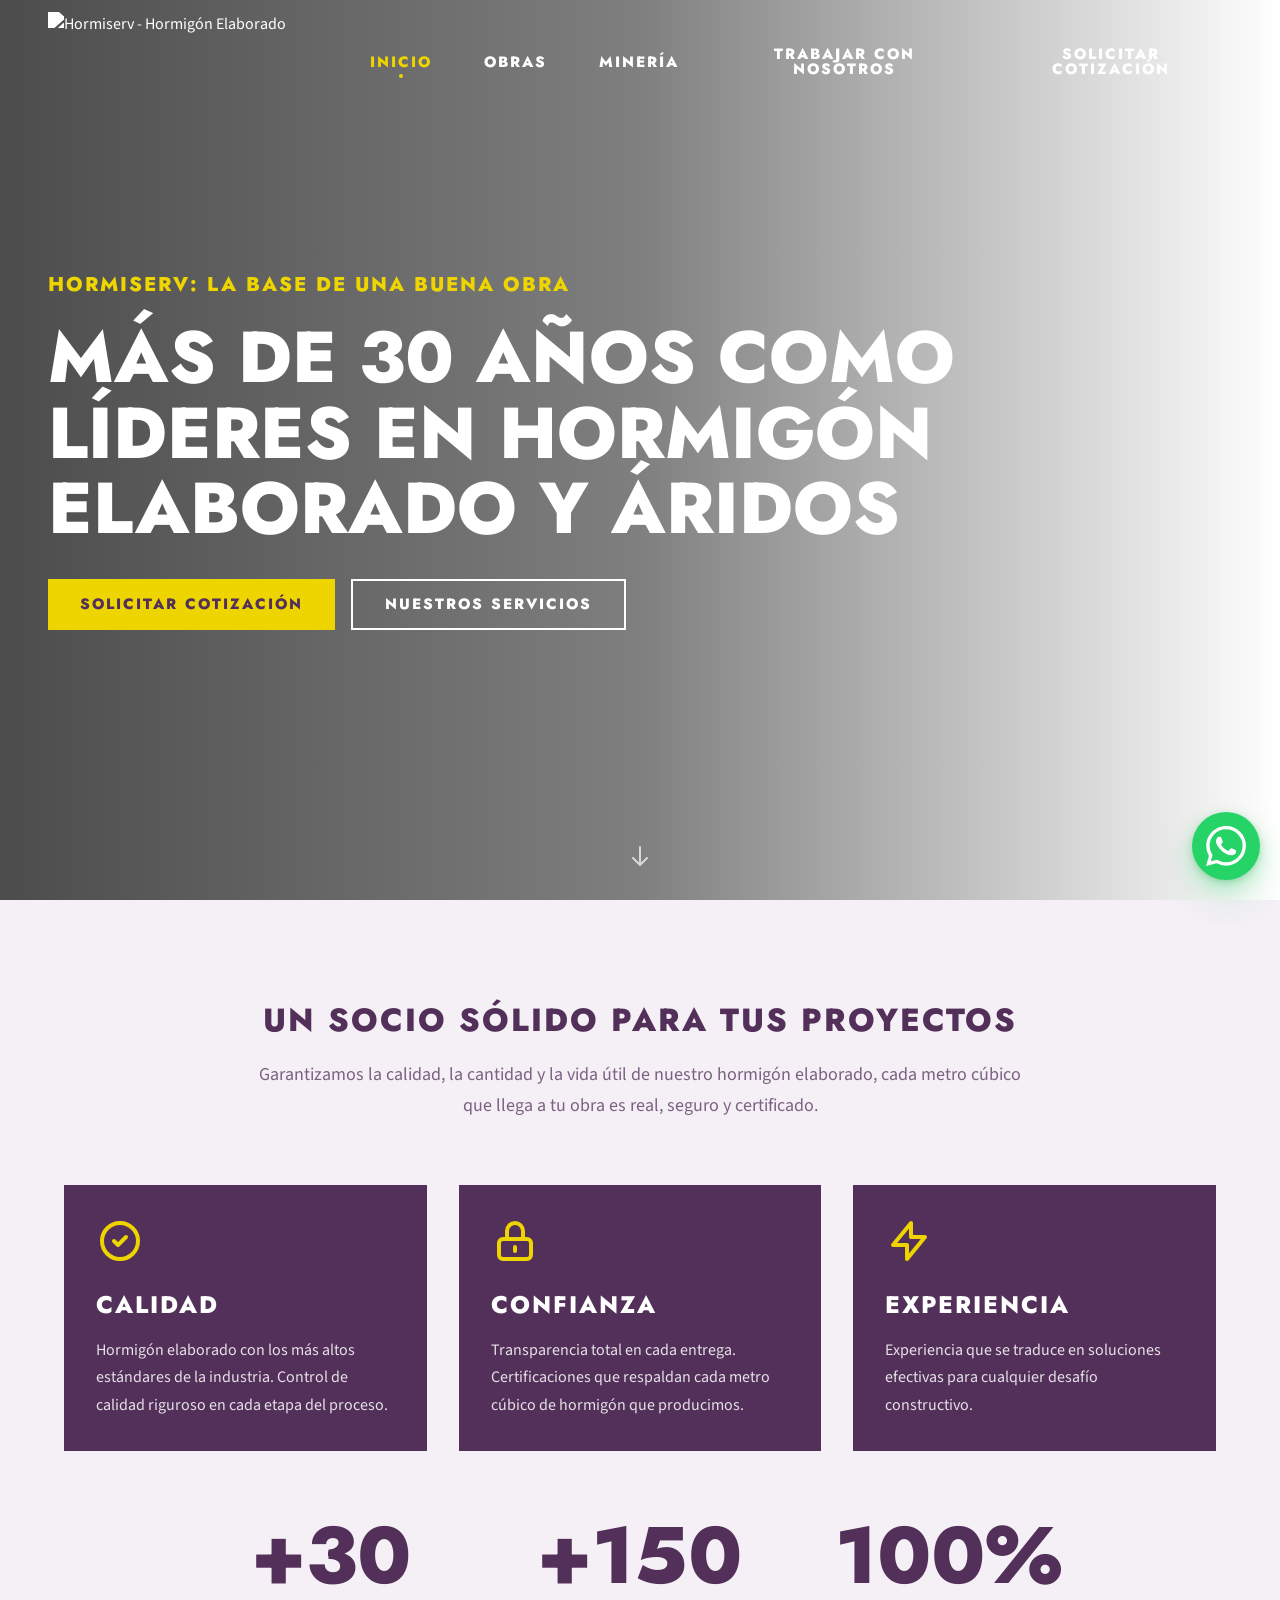
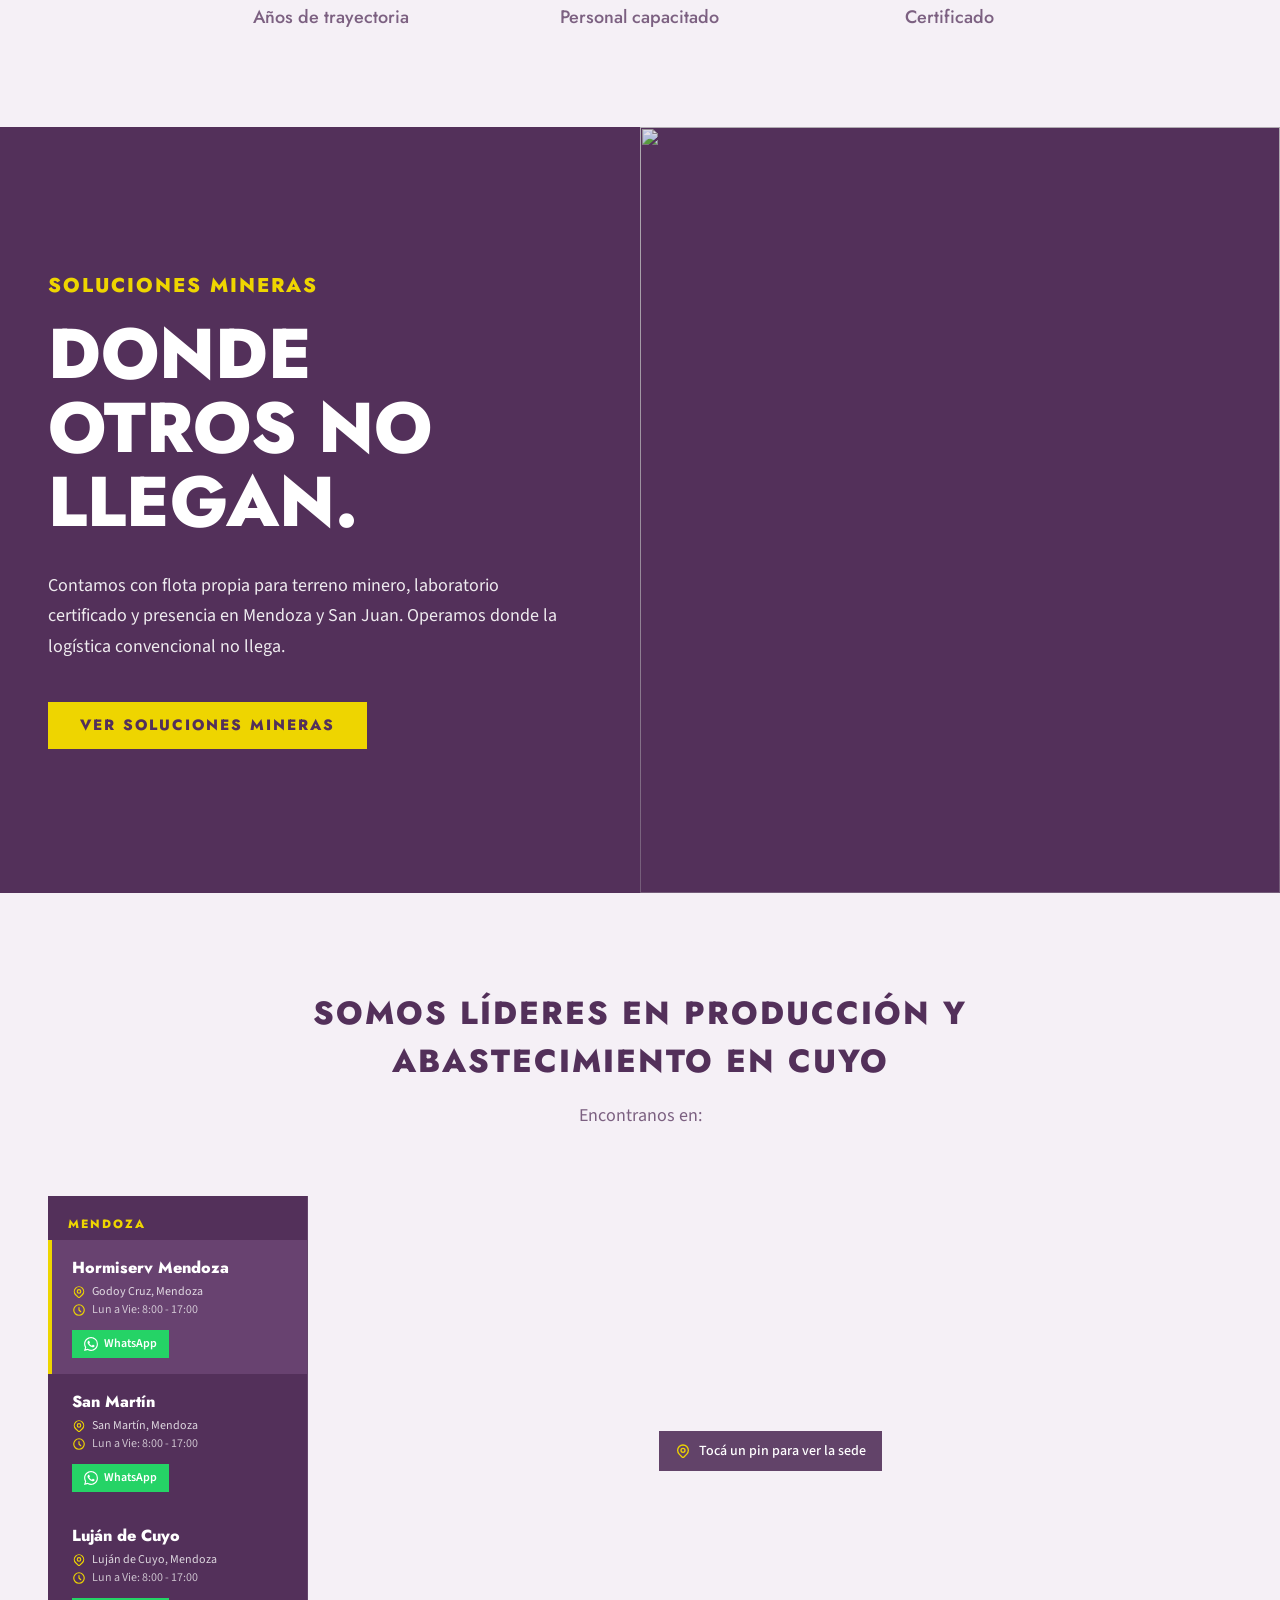
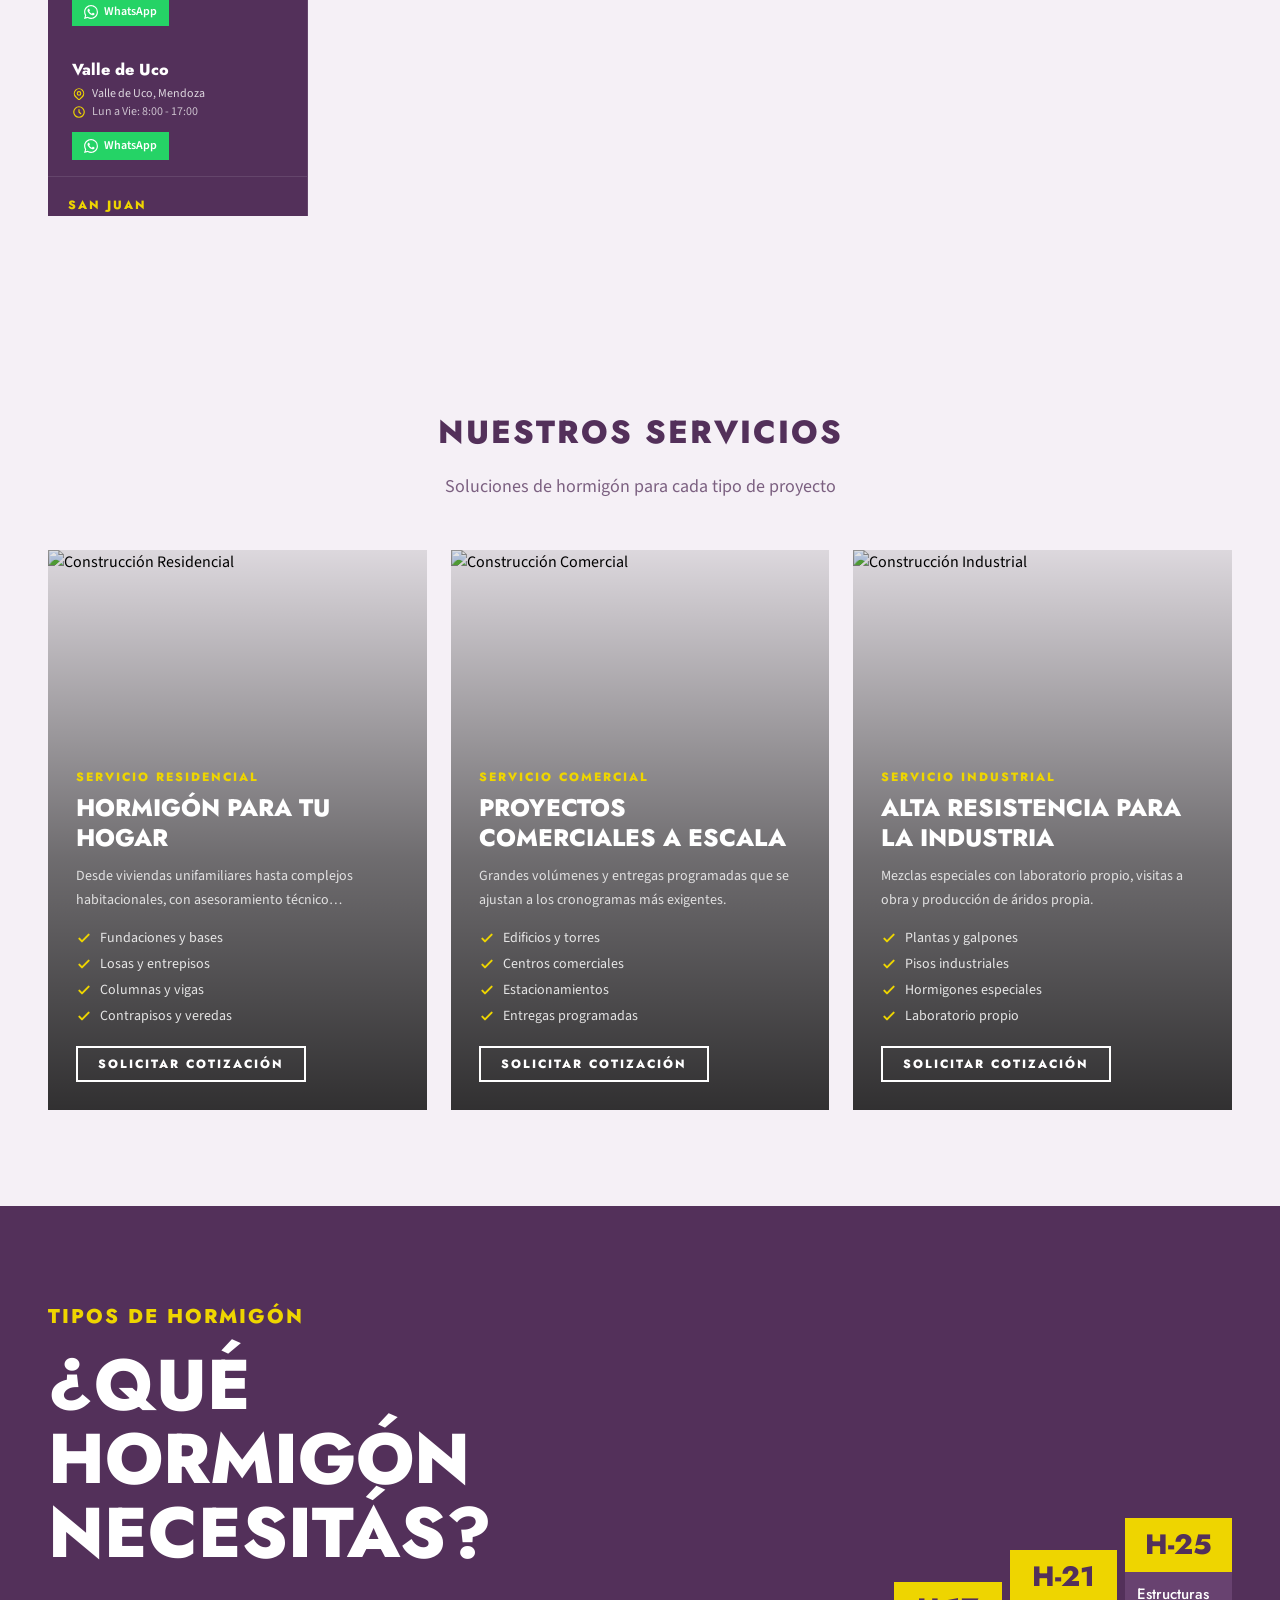
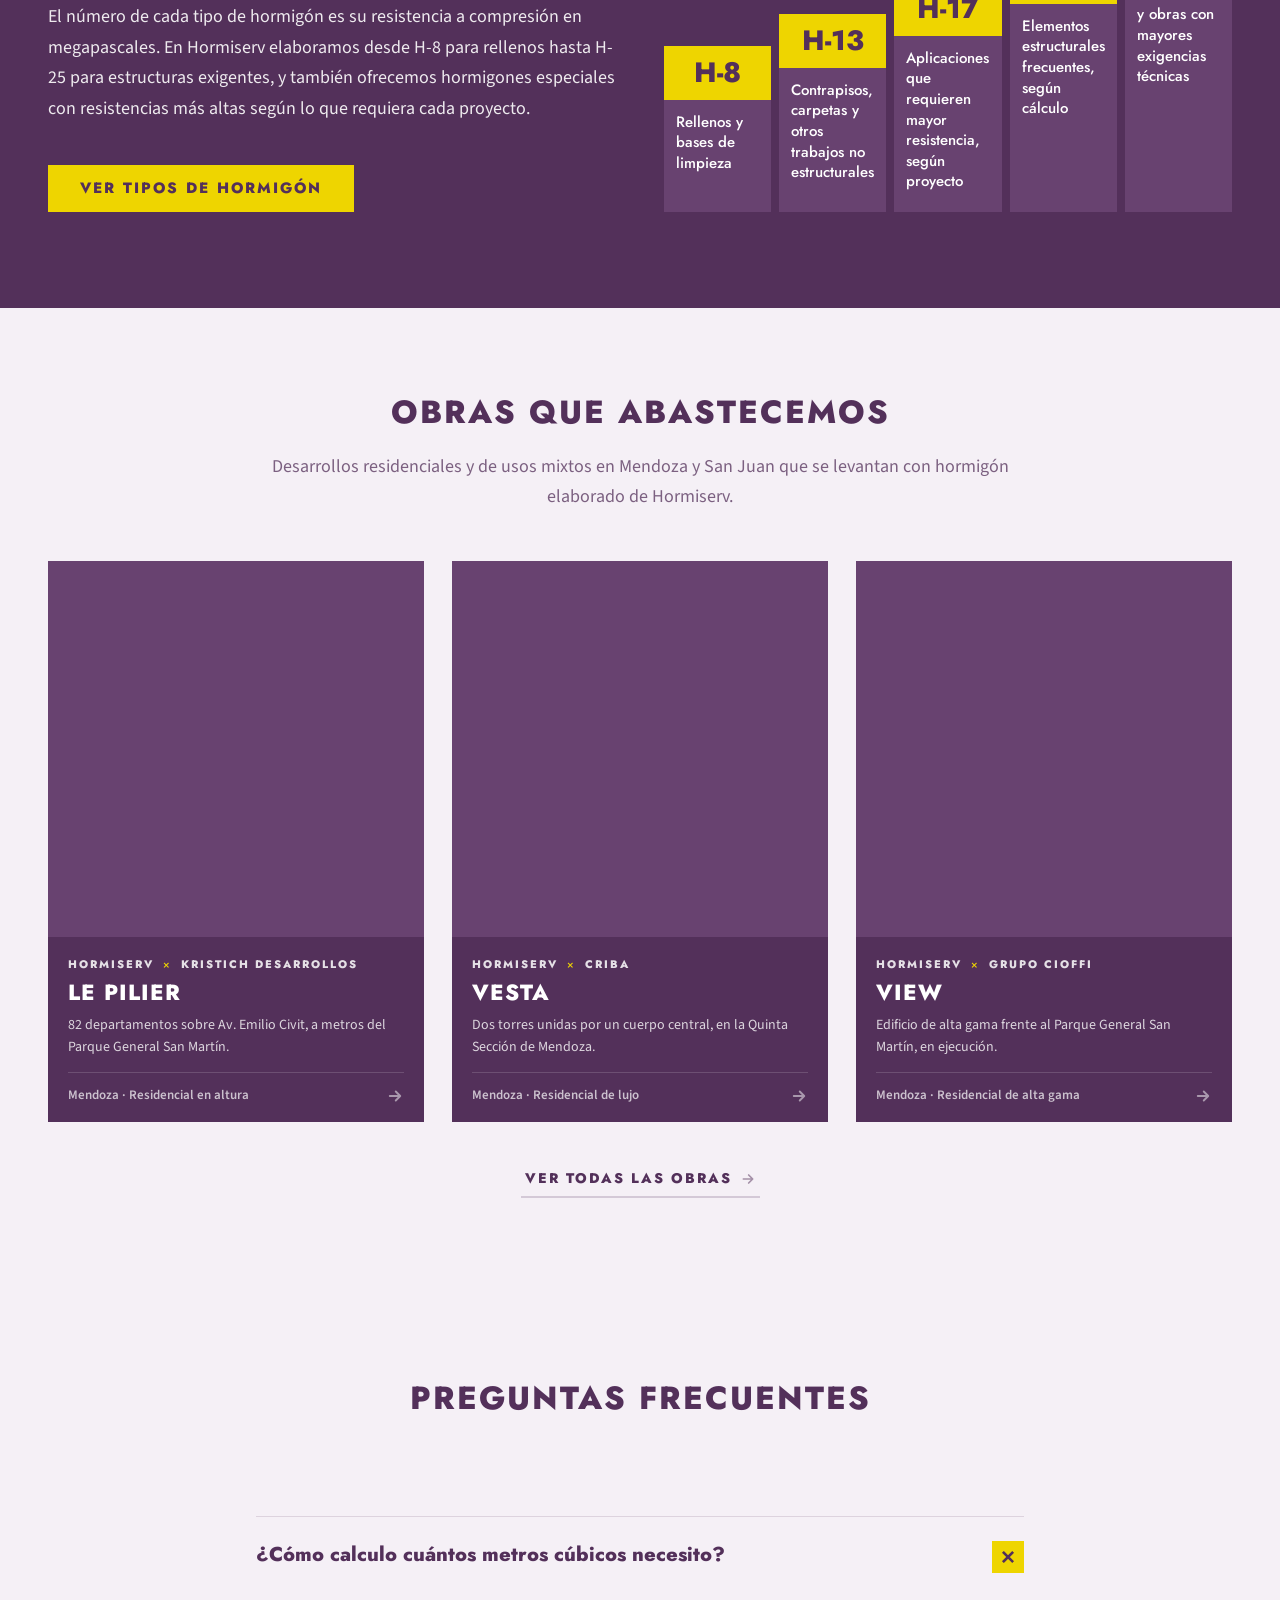
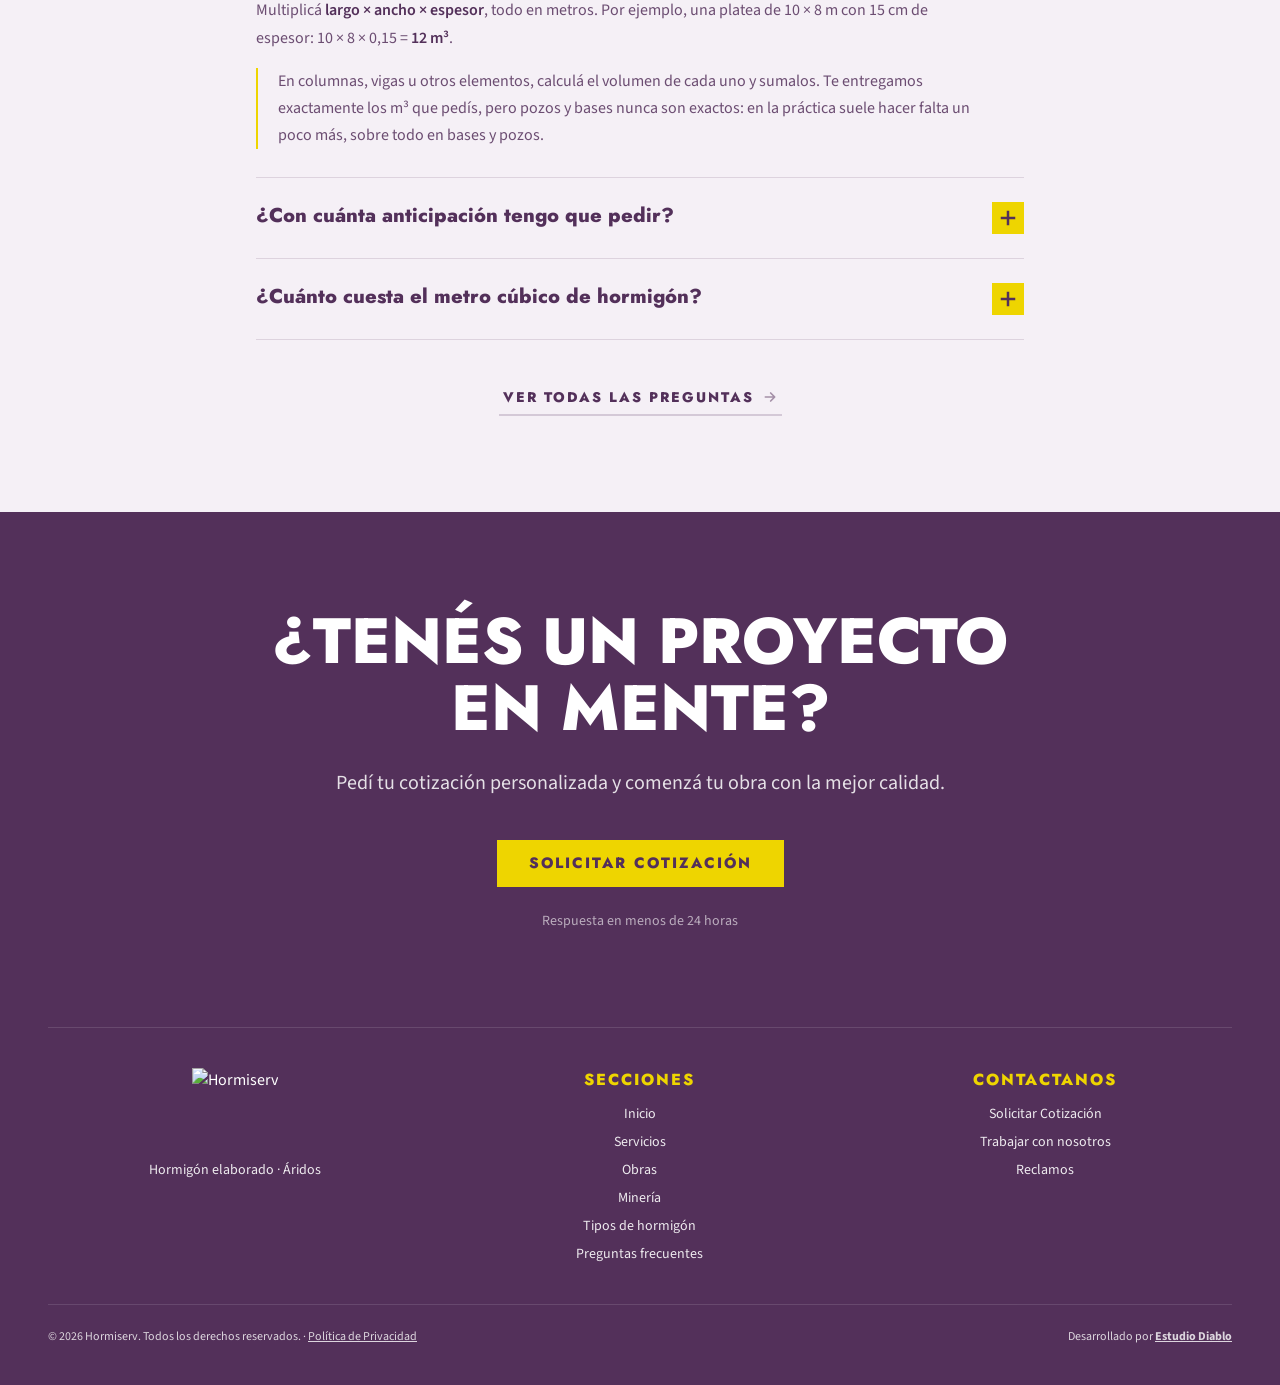
==== commit e1882a54: "Deploy 2026-11-10 14:10:40" ====
--- a/index.html
+++ b/index.html
@@ -1,4 +1,4 @@
-<!DOCTYPE html><html lang="es"> <head><meta charset="UTF-8"><meta name="viewport" content="width=device-width, initial-scale=1.0"><meta http-equiv="X-UA-Compatible" content="IE=edge"><!-- SEO Meta Tags --><title>Hormiserv - Hormigón Elaborado | Líderes en Mendoza</title><meta name="description" content="Más de 30 años liderando el mercado de hormigón elaborado y áridos en Mendoza. Calidad, experiencia y compromiso en cada proyecto."><meta name="keywords" content="hormigón elaborado, áridos, Mendoza, construcción, hormigón premezclado, materiales construcción"><meta name="author" content="Hormiserv SRL"><meta name="facebook-domain-verification" content="1dc4mx3ufuscgnlfsc04hozzihzgfz"><link rel="canonical" href="https://www.hormiserv.com/"><!-- Datos estructurados --><script type="application/ld+json">{"@context":"https://schema.org","@graph":[{"@type":"Organization","@id":"https://www.hormiserv.com/#organizacion","name":"Hormiserv","legalName":"Hormiserv SRL","url":"https://www.hormiserv.com/","logo":{"@type":"ImageObject","url":"https://www.hormiserv.com/hormiser-320w.png"},"image":"https://www.hormiserv.com/fallback.jpg","description":"Empresa argentina de hormigón elaborado y áridos con más de 30 años de trayectoria en Cuyo. Plantas propias en Mendoza y San Juan, laboratorio propio y sistema de gestión de calidad certificado ISO 9001:2015.","foundingDate":"1994","email":"info@hormiserv.com.ar","sameAs":["https://www.instagram.com/hormiservmendoza"],"address":{"@type":"PostalAddress","addressCountry":"AR"},"areaServed":[{"@type":"State","name":"Mendoza"},{"@type":"State","name":"San Juan"}],"hasCertification":{"@type":"Certification","name":"ISO 9001:2015","identifier":"9000-3671","issuedBy":{"@type":"Organization","name":"IRAM"}},"subOrganization":[{"@id":"https://www.hormiserv.com/#planta-sede-central"},{"@id":"https://www.hormiserv.com/#planta-san-martin"},{"@id":"https://www.hormiserv.com/#planta-lujan"},{"@id":"https://www.hormiserv.com/#planta-valle-uco"},{"@id":"https://www.hormiserv.com/#planta-san-juan-central"}],"hasOfferCatalog":{"@type":"OfferCatalog","name":"Servicios de Hormiserv","itemListElement":[{"@type":"Offer","itemOffered":{"@type":"Service","name":"Hormigón elaborado para obra residencial","description":"Hormigón para viviendas unifamiliares y complejos habitacionales, con asesoramiento técnico.","provider":{"@id":"https://www.hormiserv.com/#organizacion"}}},{"@type":"Offer","itemOffered":{"@type":"Service","name":"Hormigón elaborado para obra comercial","description":"Grandes volúmenes y entregas programadas para edificios, torres y centros comerciales.","provider":{"@id":"https://www.hormiserv.com/#organizacion"}}},{"@type":"Offer","itemOffered":{"@type":"Service","name":"Hormigón elaborado para obra industrial","description":"Mezclas especiales de alta resistencia con laboratorio propio, para plantas, galpones y pisos industriales.","provider":{"@id":"https://www.hormiserv.com/#organizacion"}}},{"@type":"Offer","itemOffered":{"@type":"Service","name":"Áridos","description":"Producción y venta de áridos con planta propia.","provider":{"@id":"https://www.hormiserv.com/#organizacion"}}},{"@type":"Offer","itemOffered":{"@type":"Service","name":"Servicios para minería","description":"Hormigón elaborado, gestión de RSU, rental de aguateros, premoldeados civiles y áridos para operaciones mineras de altura.","provider":{"@id":"https://www.hormiserv.com/#organizacion"},"url":"https://www.hormiserv.com/mineria/"}}]}},{"@type":"WebSite","@id":"https://www.hormiserv.com/#sitio","url":"https://www.hormiserv.com/","name":"Hormiserv","inLanguage":"es-AR","publisher":{"@id":"https://www.hormiserv.com/#organizacion"}},{"@type":"LocalBusiness","@id":"https://www.hormiserv.com/#planta-sede-central","name":"Hormiserv Mendoza","parentOrganization":{"@id":"https://www.hormiserv.com/#organizacion"},"url":"https://www.hormiserv.com/","telephone":"+5492612003553","email":"ventasmza@hormiserv.com.ar","address":{"@type":"PostalAddress","addressLocality":"Godoy Cruz","addressRegion":"Mendoza","addressCountry":"AR"},"geo":{"@type":"GeoCoordinates","latitude":-32.929503,"longitude":-68.829065},"openingHours":"Mo-Fr 08:00-17:00","areaServed":{"@type":"State","name":"Mendoza"}},{"@type":"LocalBusiness","@id":"https://www.hormiserv.com/#planta-san-martin","name":"San Martín","parentOrganization":{"@id":"https://www.hormiserv.com/#organizacion"},"url":"https://www.hormiserv.com/","telephone":"+5492613698767","email":"gnovotny@hormiserv.com.ar","address":{"@type":"PostalAddress","addressLocality":"San Martín","addressRegion":"Mendoza","addressCountry":"AR"},"geo":{"@type":"GeoCoordinates","latitude":-33.081566,"longitude":-68.461942},"openingHours":"Mo-Fr 08:00-17:00","areaServed":{"@type":"State","name":"Mendoza"}},{"@type":"LocalBusiness","@id":"https://www.hormiserv.com/#planta-lujan","name":"Luján de Cuyo","parentOrganization":{"@id":"https://www.hormiserv.com/#organizacion"},"url":"https://www.hormiserv.com/","telephone":"+5492612003553","email":"ventasmza@hormiserv.com.ar","address":{"@type":"PostalAddress","addressLocality":"Luján de Cuyo","addressRegion":"Mendoza","addressCountry":"AR"},"geo":{"@type":"GeoCoordinates","latitude":-33.082155,"longitude":-69.06417},"openingHours":"Mo-Fr 08:00-17:00","areaServed":{"@type":"State","name":"Mendoza"}},{"@type":"LocalBusiness","@id":"https://www.hormiserv.com/#planta-valle-uco","name":"Valle de Uco","parentOrganization":{"@id":"https://www.hormiserv.com/#organizacion"},"url":"https://www.hormiserv.com/","telephone":"+5492615508841","email":"marcelogoldsack@hormiserv.com.ar","address":{"@type":"PostalAddress","addressLocality":"Valle de Uco","addressRegion":"Mendoza","addressCountry":"AR"},"geo":{"@type":"GeoCoordinates","latitude":-33.544362,"longitude":-69.010394},"openingHours":"Mo-Fr 08:00-17:00","areaServed":{"@type":"State","name":"Mendoza"}},{"@type":"LocalBusiness","@id":"https://www.hormiserv.com/#planta-san-juan-central","name":"Hormiserv San Juan","parentOrganization":{"@id":"https://www.hormiserv.com/#organizacion"},"url":"https://www.hormiserv.com/","telephone":"+5492645669337","email":"comercial@hormiserv.com.ar","address":{"@type":"PostalAddress","addressLocality":"San Juan Capital","addressRegion":"San Juan","addressCountry":"AR"},"geo":{"@type":"GeoCoordinates","latitude":-31.494738,"longitude":-68.57965},"openingHours":"Mo-Fr 08:00-17:00","areaServed":{"@type":"State","name":"San Juan"}}]}</script><!-- Open Graph / Facebook --><meta property="og:type" content="website"><meta property="og:url" content="https://www.hormiserv.com/"><meta property="og:title" content="Hormiserv - Hormigón Elaborado | Líderes en Mendoza"><meta property="og:description" content="Más de 30 años liderando el mercado de hormigón elaborado y áridos en Mendoza. Calidad, experiencia y compromiso en cada proyecto."><meta property="og:image" content="https://www.hormiserv.com/fallback.jpg"><meta property="og:locale" content="es_AR"><meta property="og:site_name" content="Hormiserv"><!-- Twitter --><meta property="twitter:card" content="summary_large_image"><meta property="twitter:url" content="https://www.hormiserv.com/"><meta property="twitter:title" content="Hormiserv - Hormigón Elaborado | Líderes en Mendoza"><meta property="twitter:description" content="Más de 30 años liderando el mercado de hormigón elaborado y áridos en Mendoza. Calidad, experiencia y compromiso en cada proyecto."><meta property="twitter:image" content="https://www.hormiserv.com/fallback.jpg"><!-- Favicon --><link rel="icon" type="image/x-icon" href="/favicon.ico"><link rel="apple-touch-icon" sizes="180x180" href="/favicon.webp"><link rel="icon" type="image/png" sizes="32x32" href="/favicon.webp"><link rel="icon" type="image/png" sizes="16x16" href="/favicon.webp"><!-- Preconnect para optimización --><link rel="preconnect" href="https://fonts.googleapis.com"><link rel="preconnect" href="https://fonts.gstatic.com" crossorigin><!-- Robots --><meta name="robots" content="index, follow"><meta name="googlebot" content="index, follow"><!-- Geo Tags para ubicación --><meta name="geo.region" content="AR-M"><meta name="geo.placename" content="Mendoza"><meta name="geo.position" content="-32.889458;-68.845839"><meta name="ICBM" content="-32.889458, -68.845839"><!-- Theme Color --><meta name="theme-color" content="#44264D"><meta name="msapplication-TileColor" content="#44264D"><!-- Google AdSense --><script async src="https://pagead2.googlesyndication.com/pagead/js/adsbygoogle.js?client=ca-pub-9017518888479582" crossorigin="anonymous"></script><!-- Google tag (gtag.js) --><script async src="https://www.googletagmanager.com/gtag/js?id=AW-17718932053"></script><script>
+<!DOCTYPE html><html lang="es"> <head><meta charset="UTF-8"><meta name="viewport" content="width=device-width, initial-scale=1.0"><meta http-equiv="X-UA-Compatible" content="IE=edge"><!-- SEO Meta Tags --><title>Hormiserv - Hormigón Elaborado | Líderes en Mendoza</title><meta name="description" content="Más de 30 años liderando el mercado de hormigón elaborado y áridos en Mendoza. Calidad, experiencia y compromiso en cada proyecto."><meta name="keywords" content="hormigón elaborado, áridos, Mendoza, construcción, hormigón premezclado, materiales construcción"><meta name="author" content="Hormiserv SRL"><meta name="facebook-domain-verification" content="1dc4mx3ufuscgnlfsc04hozzihzgfz"><link rel="canonical" href="https://www.hormiserv.com/"><!-- Datos estructurados --><script type="application/ld+json">{"@context":"https://schema.org","@graph":[{"@type":"Organization","@id":"https://www.hormiserv.com/#organizacion","name":"Hormiserv","legalName":"Hormiserv SRL","url":"https://www.hormiserv.com/","logo":{"@type":"ImageObject","url":"https://www.hormiserv.com/hormiser-320w.png"},"image":"https://www.hormiserv.com/fallback.jpg","description":"Empresa argentina de hormigón elaborado y áridos con más de 30 años de trayectoria en Cuyo. Plantas propias en Mendoza y San Juan, laboratorio propio y sistema de gestión de calidad certificado ISO 9001:2015.","foundingDate":"1994","email":"info@hormiserv.com.ar","sameAs":["https://www.instagram.com/hormiservmendoza"],"address":{"@type":"PostalAddress","addressCountry":"AR"},"areaServed":[{"@type":"State","name":"Mendoza"},{"@type":"State","name":"San Juan"}],"hasCertification":{"@type":"Certification","name":"ISO 9001:2015","identifier":"9000-3671","issuedBy":{"@type":"Organization","name":"IRAM"}},"subOrganization":[{"@id":"https://www.hormiserv.com/#planta-mendoza-central"},{"@id":"https://www.hormiserv.com/#planta-san-martin"},{"@id":"https://www.hormiserv.com/#planta-lujan"},{"@id":"https://www.hormiserv.com/#planta-valle-uco"},{"@id":"https://www.hormiserv.com/#planta-san-juan-central"}],"hasOfferCatalog":{"@type":"OfferCatalog","name":"Servicios de Hormiserv","itemListElement":[{"@type":"Offer","itemOffered":{"@type":"Service","name":"Hormigón elaborado para obra residencial","description":"Hormigón para viviendas unifamiliares y complejos habitacionales, con asesoramiento técnico.","provider":{"@id":"https://www.hormiserv.com/#organizacion"}}},{"@type":"Offer","itemOffered":{"@type":"Service","name":"Hormigón elaborado para obra comercial","description":"Grandes volúmenes y entregas programadas para edificios, torres y centros comerciales.","provider":{"@id":"https://www.hormiserv.com/#organizacion"}}},{"@type":"Offer","itemOffered":{"@type":"Service","name":"Hormigón elaborado para obra industrial","description":"Mezclas especiales de alta resistencia con laboratorio propio, para plantas, galpones y pisos industriales.","provider":{"@id":"https://www.hormiserv.com/#organizacion"}}},{"@type":"Offer","itemOffered":{"@type":"Service","name":"Áridos","description":"Producción y venta de áridos con planta propia.","provider":{"@id":"https://www.hormiserv.com/#organizacion"}}},{"@type":"Offer","itemOffered":{"@type":"Service","name":"Servicios para minería","description":"Hormigón elaborado, gestión de RSU, rental de aguateros, premoldeados civiles y áridos para operaciones mineras de altura.","provider":{"@id":"https://www.hormiserv.com/#organizacion"},"url":"https://www.hormiserv.com/mineria/"}}]}},{"@type":"WebSite","@id":"https://www.hormiserv.com/#sitio","url":"https://www.hormiserv.com/","name":"Hormiserv","inLanguage":"es-AR","publisher":{"@id":"https://www.hormiserv.com/#organizacion"}},{"@type":"LocalBusiness","@id":"https://www.hormiserv.com/#planta-mendoza-central","name":"Hormiserv Mendoza","parentOrganization":{"@id":"https://www.hormiserv.com/#organizacion"},"url":"https://www.hormiserv.com/","telephone":"+5492617170194","email":"ventasmza@hormiserv.com.ar","address":{"@type":"PostalAddress","addressLocality":"Godoy Cruz","addressRegion":"Mendoza","addressCountry":"AR"},"geo":{"@type":"GeoCoordinates","latitude":-32.929503,"longitude":-68.829065},"openingHours":"Mo-Fr 08:00-17:00","areaServed":{"@type":"State","name":"Mendoza"}},{"@type":"LocalBusiness","@id":"https://www.hormiserv.com/#planta-san-martin","name":"San Martín","parentOrganization":{"@id":"https://www.hormiserv.com/#organizacion"},"url":"https://www.hormiserv.com/","telephone":"+5492617170194","email":"gnovotny@hormiserv.com.ar","address":{"@type":"PostalAddress","addressLocality":"San Martín","addressRegion":"Mendoza","addressCountry":"AR"},"geo":{"@type":"GeoCoordinates","latitude":-33.081566,"longitude":-68.461942},"openingHours":"Mo-Fr 08:00-17:00","areaServed":{"@type":"State","name":"Mendoza"}},{"@type":"LocalBusiness","@id":"https://www.hormiserv.com/#planta-lujan","name":"Luján de Cuyo","parentOrganization":{"@id":"https://www.hormiserv.com/#organizacion"},"url":"https://www.hormiserv.com/","telephone":"+5492617170194","email":"ventasmza@hormiserv.com.ar","address":{"@type":"PostalAddress","addressLocality":"Luján de Cuyo","addressRegion":"Mendoza","addressCountry":"AR"},"geo":{"@type":"GeoCoordinates","latitude":-33.082155,"longitude":-69.06417},"openingHours":"Mo-Fr 08:00-17:00","areaServed":{"@type":"State","name":"Mendoza"}},{"@type":"LocalBusiness","@id":"https://www.hormiserv.com/#planta-valle-uco","name":"Valle de Uco","parentOrganization":{"@id":"https://www.hormiserv.com/#organizacion"},"url":"https://www.hormiserv.com/","telephone":"+5492617170194","email":"marcelogoldsack@hormiserv.com.ar","address":{"@type":"PostalAddress","addressLocality":"Valle de Uco","addressRegion":"Mendoza","addressCountry":"AR"},"geo":{"@type":"GeoCoordinates","latitude":-33.544362,"longitude":-69.010394},"openingHours":"Mo-Fr 08:00-17:00","areaServed":{"@type":"State","name":"Mendoza"}},{"@type":"LocalBusiness","@id":"https://www.hormiserv.com/#planta-san-juan-central","name":"Hormiserv San Juan","parentOrganization":{"@id":"https://www.hormiserv.com/#organizacion"},"url":"https://www.hormiserv.com/","telephone":"+5492617170194","email":"comercial@hormiserv.com.ar","address":{"@type":"PostalAddress","addressLocality":"San Juan Capital","addressRegion":"San Juan","addressCountry":"AR"},"geo":{"@type":"GeoCoordinates","latitude":-31.494738,"longitude":-68.57965},"openingHours":"Mo-Fr 08:00-17:00","areaServed":{"@type":"State","name":"San Juan"}}]}</script><!-- Open Graph / Facebook --><meta property="og:type" content="website"><meta property="og:url" content="https://www.hormiserv.com/"><meta property="og:title" content="Hormiserv - Hormigón Elaborado | Líderes en Mendoza"><meta property="og:description" content="Más de 30 años liderando el mercado de hormigón elaborado y áridos en Mendoza. Calidad, experiencia y compromiso en cada proyecto."><meta property="og:image" content="https://www.hormiserv.com/fallback.jpg"><meta property="og:locale" content="es_AR"><meta property="og:site_name" content="Hormiserv"><!-- Twitter --><meta property="twitter:card" content="summary_large_image"><meta property="twitter:url" content="https://www.hormiserv.com/"><meta property="twitter:title" content="Hormiserv - Hormigón Elaborado | Líderes en Mendoza"><meta property="twitter:description" content="Más de 30 años liderando el mercado de hormigón elaborado y áridos en Mendoza. Calidad, experiencia y compromiso en cada proyecto."><meta property="twitter:image" content="https://www.hormiserv.com/fallback.jpg"><!-- Favicon --><link rel="icon" type="image/x-icon" href="/favicon.ico"><link rel="apple-touch-icon" sizes="180x180" href="/favicon.webp"><link rel="icon" type="image/png" sizes="32x32" href="/favicon.webp"><link rel="icon" type="image/png" sizes="16x16" href="/favicon.webp"><!-- Preconnect para optimización --><link rel="preconnect" href="https://fonts.googleapis.com"><link rel="preconnect" href="https://fonts.gstatic.com" crossorigin><!-- Robots --><meta name="robots" content="index, follow"><meta name="googlebot" content="index, follow"><!-- Geo Tags para ubicación --><meta name="geo.region" content="AR-M"><meta name="geo.placename" content="Mendoza"><meta name="geo.position" content="-32.889458;-68.845839"><meta name="ICBM" content="-32.889458, -68.845839"><!-- Theme Color --><meta name="theme-color" content="#44264D"><meta name="msapplication-TileColor" content="#44264D"><!-- Google AdSense --><script async src="https://pagead2.googlesyndication.com/pagead/js/adsbygoogle.js?client=ca-pub-9017518888479582" crossorigin="anonymous"></script><!-- Google tag (gtag.js) --><script async src="https://www.googletagmanager.com/gtag/js?id=AW-17718932053"></script><script>
   window.dataLayer = window.dataLayer || [];
   function gtag(){ dataLayer.push(arguments); }
   window.gtag = window.gtag || gtag;
@@ -22,7 +22,7 @@
   fbq('init', '1149284534139807');
   fbq('track', 'PageView');
   </script><noscript><img height="1" width="1" style="display:none" src="https://www.facebook.com/tr?id=1149284534139807&ev=PageView&noscript=1"></noscript><!-- End Meta Pixel Code --><!-- Fuentes (Opcional - ajusta según necesites) --><link href="https://fonts.googleapis.com/css2?family=Source+Sans+3:wght@400;600;700&display=swap" rel="stylesheet"><!-- Slot para estilos/scripts adicionales por página --><link rel="stylesheet" href="/_astro/Sucursales.CIGW-MKW.css">
-<link rel="stylesheet" href="/_astro/index.D5XlDCBX.css">
+<link rel="stylesheet" href="/_astro/index.BpPxEO_u.css">
 <style>.video-overlay[data-astro-cid-ewxirvlt]{background:linear-gradient(to right,rgba(0,0,0,.7),rgba(0,0,0,.5),transparent)}@keyframes bounce-slow{0%,to{transform:translateY(0)}50%{transform:translateY(-10px)}}.animate-bounce-slow[data-astro-cid-ewxirvlt]{animation:bounce-slow 2s infinite}@media(prefers-reduced-motion:reduce){.animate-bounce-slow[data-astro-cid-ewxirvlt]{animation:none}}video[data-astro-cid-ewxirvlt]{min-width:100%;min-height:100%}.confianza-card[data-astro-cid-2lggcqln]{transition:transform .3s cubic-bezier(.22,1,.36,1)}.confianza-card[data-astro-cid-2lggcqln]:hover{transform:translateY(-4px)}.leaflet-pane{z-index:4!important}.leaflet-top,.leaflet-bottom{z-index:5!important}#map-all .leaflet-tile-pane{filter:grayscale(.85)}.hormi-marker{cursor:pointer}.hormi-pin-body{fill:var(--hormi-purple-deep)}.hormi-pin-dot{fill:#fff}.hormi-marker--hover .hormi-pin-body,.hormi-marker--active .hormi-pin-body{fill:var(--hormi-yellow)}.hormi-marker--hover .hormi-pin-dot,.hormi-marker--active .hormi-pin-dot{fill:var(--hormi-purple-deep)}.hormi-pin-svg{transition:transform .2s cubic-bezier(.22,1,.36,1);transform-origin:50% 100%}.hormi-marker--hover .hormi-pin-svg{transform:scale(1.25) translateY(-3px)}.hormi-pin-label{position:absolute;white-space:nowrap;background:var(--hormi-purple-deep);color:#fff;font-family:Jost,sans-serif;font-size:12px;font-weight:500;padding:3px 7px;pointer-events:none}.plant-card-boton[data-astro-cid-vo5ksbyt]:after{content:"";position:absolute;inset:0}.plant-card[data-astro-cid-vo5ksbyt]:has(.plant-card-boton:focus-visible){outline:2px solid var(--hormi-yellow);outline-offset:-2px}.plant-card--active{border-left-color:var(--hormi-yellow);background-color:var(--hormi-purple-soft)}.plant-list[data-astro-cid-vo5ksbyt]{scrollbar-width:thin;scrollbar-color:rgb(255 255 255 / .3) transparent}.plant-list[data-astro-cid-vo5ksbyt]::-webkit-scrollbar{width:4px}.plant-list[data-astro-cid-vo5ksbyt]::-webkit-scrollbar-track{background:transparent}.plant-list[data-astro-cid-vo5ksbyt]::-webkit-scrollbar-thumb{background:#ffffff4d}.servicio-velo[data-astro-cid-zw3pn234]{background:linear-gradient(to top,#000c,#0000008c 45%,#0000001a)}.mineria-velo[data-astro-cid-7225yl7v]{background:linear-gradient(to top,rgb(var(--hormi-purple-deep-rgb) / .7),rgb(var(--hormi-purple-deep-rgb) / .35) 45%,rgb(var(--hormi-purple-deep-rgb) / .15))}
 .link-flecha[data-astro-cid-ti5qy5sp]{display:inline-flex;align-items:center;gap:.5rem;font-family:Jost,sans-serif;font-weight:800;font-size:.875rem;text-transform:uppercase;letter-spacing:2px;color:var(--hormi-purple-deep);padding:.4rem .25rem;border-bottom:2px solid rgb(var(--hormi-purple-deep-rgb) / .2)}.link-flecha[data-astro-cid-ti5qy5sp]:hover{border-color:var(--hormi-yellow)}.link-flecha[data-astro-cid-ti5qy5sp]:active{opacity:.7}.link-flecha[data-astro-cid-ti5qy5sp]:focus-visible{outline:2px solid var(--hormi-purple-deep);outline-offset:4px}.link-flecha[data-astro-cid-ti5qy5sp] svg[data-astro-cid-ti5qy5sp]{width:1rem;height:1rem;color:rgb(var(--hormi-purple-deep-rgb) / .5);transition:transform .3s cubic-bezier(.22,1,.36,1)}.link-flecha[data-astro-cid-ti5qy5sp]:hover svg[data-astro-cid-ti5qy5sp]{transform:translate(4px);color:var(--hormi-purple-deep)}@media(prefers-reduced-motion:reduce){.link-flecha[data-astro-cid-ti5qy5sp] svg[data-astro-cid-ti5qy5sp]{transition:none}.link-flecha[data-astro-cid-ti5qy5sp]:hover svg[data-astro-cid-ti5qy5sp]{transform:none}}
 .obra-lockup[data-astro-cid-jqws6zyh]{font-family:Jost,sans-serif;font-size:.6875rem;font-weight:800;text-transform:uppercase;letter-spacing:2px;line-height:1.4}.obra-lockup-x[data-astro-cid-jqws6zyh]{display:inline-block;margin:0 .35em;font-weight:500;transform:translateY(-.02em)}.obra-lockup-claro[data-astro-cid-jqws6zyh]{color:rgb(var(--hormi-purple-deep-rgb) / .75)}.obra-lockup-claro[data-astro-cid-jqws6zyh] .obra-lockup-x[data-astro-cid-jqws6zyh]{color:var(--lockup-x, rgb(var(--hormi-purple-deep-rgb) / .4))}.obra-lockup-oscuro[data-astro-cid-jqws6zyh]{color:#ffffffd9}.obra-lockup-oscuro[data-astro-cid-jqws6zyh] .obra-lockup-x[data-astro-cid-jqws6zyh]{color:var(--lockup-x, var(--hormi-yellow))}.obra-card[data-astro-cid-5bf4k2r6]{display:flex;flex-direction:column;background:var(--hormi-purple-deep);color:#fff;overflow:hidden}.obra-card[data-astro-cid-5bf4k2r6][hidden]{display:none}.obra-card[data-astro-cid-5bf4k2r6]:focus-visible{outline:2px solid var(--hormi-purple-deep);outline-offset:4px}.obra-card[data-astro-cid-5bf4k2r6]:active{opacity:.85}.obra-card-media[data-astro-cid-5bf4k2r6]{aspect-ratio:1 / 1;overflow:hidden;background:var(--hormi-purple-soft)}.obra-card-img[data-astro-cid-5bf4k2r6]{width:100%;height:100%;object-fit:cover;transition:transform .6s cubic-bezier(.22,1,.36,1)}.obra-card[data-astro-cid-5bf4k2r6]:hover .obra-card-img[data-astro-cid-5bf4k2r6]{transform:scale(1.03)}.obra-card-body[data-astro-cid-5bf4k2r6]{display:flex;flex-direction:column;flex:1;padding:1.25rem 1.25rem 1rem}.obra-card-body-compacta[data-astro-cid-5bf4k2r6]{padding:1.15rem 1.25rem 1rem}.obra-card-titulo[data-astro-cid-5bf4k2r6]{font-family:Jost,sans-serif;font-size:1.375rem;font-weight:800;text-transform:uppercase;letter-spacing:1px;line-height:1.15;color:#fff;margin-top:.5rem}.obra-card-titulo-compacta[data-astro-cid-5bf4k2r6]{font-size:1.15rem}.obra-card-resumen[data-astro-cid-5bf4k2r6]{margin-top:.5rem;margin-bottom:.85rem;font-size:.875rem;line-height:1.6;color:#fffc;display:-webkit-box;-webkit-box-orient:vertical;-webkit-line-clamp:2;overflow:hidden}.obra-card-pie[data-astro-cid-5bf4k2r6]{position:relative;display:flex;align-items:center;justify-content:space-between;gap:1rem;margin-top:auto;padding-top:.85rem;border-top:1px solid rgb(255 255 255 / .15);font-size:.8125rem;font-weight:600;color:#ffffffb3}.obra-card-pie[data-astro-cid-5bf4k2r6]:before{content:"";position:absolute;top:-1px;left:0;width:100%;height:2px;background:var(--hormi-yellow);transform:scaleX(0);transform-origin:left;transition:transform .45s cubic-bezier(.22,1,.36,1)}.obra-card[data-astro-cid-5bf4k2r6]:hover .obra-card-pie[data-astro-cid-5bf4k2r6]:before,.obra-card[data-astro-cid-5bf4k2r6]:focus-visible .obra-card-pie[data-astro-cid-5bf4k2r6]:before{transform:scaleX(1)}.obra-card-body-compacta[data-astro-cid-5bf4k2r6] .obra-card-pie[data-astro-cid-5bf4k2r6]{margin-top:.85rem;padding-top:.85rem}.obra-card-flecha[data-astro-cid-5bf4k2r6]{width:1.125rem;height:1.125rem;flex-shrink:0;color:#ffffff80;transition:transform .35s cubic-bezier(.22,1,.36,1)}.obra-card[data-astro-cid-5bf4k2r6]:hover .obra-card-flecha[data-astro-cid-5bf4k2r6]{transform:translate(4px);color:var(--hormi-yellow)}@media(prefers-reduced-motion:reduce){.obra-card-img[data-astro-cid-5bf4k2r6],.obra-card-flecha[data-astro-cid-5bf4k2r6],.obra-card-pie[data-astro-cid-5bf4k2r6]:before{transition:none}.obra-card[data-astro-cid-5bf4k2r6]:hover .obra-card-img[data-astro-cid-5bf4k2r6],.obra-card[data-astro-cid-5bf4k2r6]:hover .obra-card-flecha[data-astro-cid-5bf4k2r6]{transform:none}}
@@ -69,35 +69,35 @@
 </p> <a href="/mineria/" class="inline-flex items-center justify-center font-display font-extrabold uppercase tracking-[2px] leading-none cursor-pointer active:scale-[.98] transition-transform focus-visible:outline-2 focus-visible:outline-offset-4 focus-visible:outline-hormi-yellow px-8 py-4 text-[15px] bg-hormi-yellow text-hormi-purple-deep hover:bg-hormi-yellow-hover reveal reveal-delay-2" data-astro-cid-7225yl7v="true">Ver soluciones mineras</a> </div> <!-- mobile y tablet: la foto va debajo del contenido --> <div class="reveal-fade lg:hidden relative mt-12 aspect-4/3" aria-hidden="true" data-astro-cid-7225yl7v> <img src="/mineria/hormigon-elaborado-2.png" alt="" loading="lazy" class="w-full h-full object-cover" data-astro-cid-7225yl7v> <div class="mineria-velo absolute inset-0" data-astro-cid-7225yl7v></div> </div> </div> </section>  <section class="py-16 md:py-24 bg-hormi-purple-paper relative z-0" data-astro-cid-vo5ksbyt> <div class="container mx-auto px-6 lg:px-12" data-astro-cid-vo5ksbyt> <div class="mx-auto max-w-3xl text-center mb-16">  <h2 class="flex items-center gap-4.5 font-display font-extrabold uppercase text-[clamp(20px,2.8vw,32px)] tracking-[2px] justify-center text-hormi-purple-deep reveal reveal-delay-1">  Somos líderes en producción y abastecimiento en Cuyo </h2> <p class="mt-4 text-lg leading-[1.7] text-hormi-purple-deep/75 reveal reveal-delay-2"> Encontranos en: </p> </div> <div class="max-w-7xl mx-auto" data-astro-cid-vo5ksbyt> <div class="overflow-hidden grid grid-cols-1 lg:grid-cols-[260px_1fr]" data-astro-cid-vo5ksbyt> <!-- Lista de plantas agrupada por provincia --> <div class="reveal-fade reveal-delay-2 relative bg-hormi-purple-deep text-white border-b lg:border-b-0 lg:border-r border-white/10" data-astro-cid-vo5ksbyt> <div class="plant-list overflow-y-auto max-h-75 lg:max-h-155" data-astro-cid-vo5ksbyt>  <div class="px-5 pt-5 pb-2" data-astro-cid-vo5ksbyt> <p class="font-display font-extrabold uppercase tracking-[2px] text-xs text-hormi-yellow" data-astro-cid-vo5ksbyt>Mendoza</p> </div> <!-- la tarjeta es un div: el botón (nombre) se estira sobre toda la tarjeta con
                      ::after, y el link de WhatsApp queda encima. Así ningún link vive dentro de
                      un <button>, que es HTML inválido. -->
-                <div data-plant-id="sede-central" data-map-id="map-all" class="plant-card relative w-full text-left px-5 py-4 border-l-4 border-transparent hover:bg-white/10 active:bg-white/15 cursor-pointer" data-astro-cid-vo5ksbyt> <button type="button" class="plant-card-boton block w-full mb-1 text-left font-display font-extrabold text-base cursor-pointer focus-visible:outline-none" data-astro-cid-vo5ksbyt> <span class="sr-only" data-astro-cid-vo5ksbyt>Ver </span>Hormiserv Mendoza<span class="sr-only" data-astro-cid-vo5ksbyt> en el mapa</span> </button> <p class="mb-0.5 flex items-start gap-1.5 text-xs text-white/80" data-astro-cid-vo5ksbyt> <svg class="w-3.5 h-3.5 mt-px shrink-0 text-hormi-yellow" fill="none" stroke="currentColor" viewBox="0 0 24 24" aria-hidden="true" data-astro-cid-vo5ksbyt> <path stroke-linecap="round" stroke-linejoin="round" stroke-width="2" d="M17.657 16.657L13.414 20.9a1.998 1.998 0 01-2.827 0l-4.244-4.243a8 8 0 1111.314 0z" data-astro-cid-vo5ksbyt></path> <path stroke-linecap="round" stroke-linejoin="round" stroke-width="2" d="M15 11a3 3 0 11-6 0 3 3 0 016 0z" data-astro-cid-vo5ksbyt></path> </svg> Godoy Cruz, Mendoza </p> <p class="mb-3 flex items-start gap-1.5 text-xs text-white/70" data-astro-cid-vo5ksbyt> <svg class="w-3.5 h-3.5 mt-px shrink-0 text-hormi-yellow" fill="none" stroke="currentColor" viewBox="0 0 24 24" aria-hidden="true" data-astro-cid-vo5ksbyt> <path stroke-linecap="round" stroke-linejoin="round" stroke-width="2" d="M12 8v4l3 3m6-3a9 9 0 11-18 0 9 9 0 0118 0z" data-astro-cid-vo5ksbyt></path> </svg> Lun a Vie: 8:00 - 17:00 </p> <a href="https://wa.me/5492612003553" target="_blank" rel="noopener noreferrer" data-ads-conversion="whatsapp" data-analytics-province="mendoza" data-analytics-plant="Hormiserv Mendoza" data-analytics-source="mapa_sucursales" class="wa-link relative z-10 inline-flex items-center gap-1.5 bg-hormi-whatsapp text-white text-xs font-semibold px-3 py-1.5 hover:opacity-90 active:opacity-75 transition-opacity focus-visible:outline-2 focus-visible:outline-offset-2 focus-visible:outline-white" data-astro-cid-vo5ksbyt> <svg class="w-3.5 h-3.5" fill="currentColor" viewBox="0 0 24 24" aria-hidden="true" data-astro-cid-vo5ksbyt> <path d="M17.472 14.382c-.297-.149-1.758-.867-2.03-.967-.273-.099-.471-.148-.67.15-.197.297-.767.966-.94 1.164-.173.199-.347.223-.644.075-.297-.15-1.255-.463-2.39-1.475-.883-.788-1.48-1.761-1.653-2.059-.173-.297-.018-.458.13-.606.134-.133.298-.347.446-.52.149-.174.198-.298.298-.497.099-.198.05-.371-.025-.52-.075-.149-.669-1.612-.916-2.207-.242-.579-.487-.5-.669-.51-.173-.008-.371-.01-.57-.01-.198 0-.52.074-.792.372-.272.297-1.04 1.016-1.04 2.479 0 1.462 1.065 2.875 1.213 3.074.149.198 2.096 3.2 5.077 4.487.709.306 1.262.489 1.694.625.712.227 1.36.195 1.871.118.571-.085 1.758-.719 2.006-1.413.248-.694.248-1.289.173-1.413-.074-.124-.272-.198-.57-.347m-5.421 7.403h-.004a9.87 9.87 0 01-5.031-1.378l-.361-.214-3.741.982.998-3.648-.235-.374a9.86 9.86 0 01-1.51-5.26c.001-5.45 4.436-9.884 9.888-9.884 2.64 0 5.122 1.03 6.988 2.898a9.825 9.825 0 012.893 6.994c-.003 5.45-4.437 9.884-9.885 9.884m8.413-18.297A11.815 11.815 0 0012.05 0C5.495 0 .16 5.335.157 11.892c0 2.096.547 4.142 1.588 5.945L.057 24l6.305-1.654a11.882 11.882 0 005.683 1.448h.005c6.554 0 11.89-5.335 11.893-11.893a11.821 11.821 0 00-3.48-8.413z" data-astro-cid-vo5ksbyt></path> </svg>
+                <div data-plant-id="mendoza-central" data-map-id="map-all" class="plant-card relative w-full text-left px-5 py-4 border-l-4 border-transparent hover:bg-white/10 active:bg-white/15 cursor-pointer" data-astro-cid-vo5ksbyt> <button type="button" class="plant-card-boton block w-full mb-1 text-left font-display font-extrabold text-base cursor-pointer focus-visible:outline-none" data-astro-cid-vo5ksbyt> <span class="sr-only" data-astro-cid-vo5ksbyt>Ver </span>Hormiserv Mendoza<span class="sr-only" data-astro-cid-vo5ksbyt> en el mapa</span> </button> <p class="mb-0.5 flex items-start gap-1.5 text-xs text-white/80" data-astro-cid-vo5ksbyt> <svg class="w-3.5 h-3.5 mt-px shrink-0 text-hormi-yellow" fill="none" stroke="currentColor" viewBox="0 0 24 24" aria-hidden="true" data-astro-cid-vo5ksbyt> <path stroke-linecap="round" stroke-linejoin="round" stroke-width="2" d="M17.657 16.657L13.414 20.9a1.998 1.998 0 01-2.827 0l-4.244-4.243a8 8 0 1111.314 0z" data-astro-cid-vo5ksbyt></path> <path stroke-linecap="round" stroke-linejoin="round" stroke-width="2" d="M15 11a3 3 0 11-6 0 3 3 0 016 0z" data-astro-cid-vo5ksbyt></path> </svg> Godoy Cruz, Mendoza </p> <p class="mb-3 flex items-start gap-1.5 text-xs text-white/70" data-astro-cid-vo5ksbyt> <svg class="w-3.5 h-3.5 mt-px shrink-0 text-hormi-yellow" fill="none" stroke="currentColor" viewBox="0 0 24 24" aria-hidden="true" data-astro-cid-vo5ksbyt> <path stroke-linecap="round" stroke-linejoin="round" stroke-width="2" d="M12 8v4l3 3m6-3a9 9 0 11-18 0 9 9 0 0118 0z" data-astro-cid-vo5ksbyt></path> </svg> Lun a Vie: 8:00 - 17:00 </p> <a href="https://wa.me/5492617170194?text=Hola!%20Quiero%20hacer%20una%20consulta%20para%20la%20planta%20de%20Hormiserv%20Mendoza." target="_blank" rel="noopener noreferrer" data-wa-agente data-wa-plant-id="mendoza-central" data-wa-plant-name="Hormiserv Mendoza" data-ads-conversion="whatsapp" data-analytics-province="mendoza" data-analytics-plant="Hormiserv Mendoza" data-analytics-source="mapa_sucursales" class="wa-link relative z-10 inline-flex items-center gap-1.5 bg-hormi-whatsapp text-white text-xs font-semibold px-3 py-1.5 hover:opacity-90 active:opacity-75 transition-opacity focus-visible:outline-2 focus-visible:outline-offset-2 focus-visible:outline-white" data-astro-cid-vo5ksbyt> <svg class="w-3.5 h-3.5" fill="currentColor" viewBox="0 0 24 24" aria-hidden="true" data-astro-cid-vo5ksbyt> <path d="M17.472 14.382c-.297-.149-1.758-.867-2.03-.967-.273-.099-.471-.148-.67.15-.197.297-.767.966-.94 1.164-.173.199-.347.223-.644.075-.297-.15-1.255-.463-2.39-1.475-.883-.788-1.48-1.761-1.653-2.059-.173-.297-.018-.458.13-.606.134-.133.298-.347.446-.52.149-.174.198-.298.298-.497.099-.198.05-.371-.025-.52-.075-.149-.669-1.612-.916-2.207-.242-.579-.487-.5-.669-.51-.173-.008-.371-.01-.57-.01-.198 0-.52.074-.792.372-.272.297-1.04 1.016-1.04 2.479 0 1.462 1.065 2.875 1.213 3.074.149.198 2.096 3.2 5.077 4.487.709.306 1.262.489 1.694.625.712.227 1.36.195 1.871.118.571-.085 1.758-.719 2.006-1.413.248-.694.248-1.289.173-1.413-.074-.124-.272-.198-.57-.347m-5.421 7.403h-.004a9.87 9.87 0 01-5.031-1.378l-.361-.214-3.741.982.998-3.648-.235-.374a9.86 9.86 0 01-1.51-5.26c.001-5.45 4.436-9.884 9.888-9.884 2.64 0 5.122 1.03 6.988 2.898a9.825 9.825 0 012.893 6.994c-.003 5.45-4.437 9.884-9.885 9.884m8.413-18.297A11.815 11.815 0 0012.05 0C5.495 0 .16 5.335.157 11.892c0 2.096.547 4.142 1.588 5.945L.057 24l6.305-1.654a11.882 11.882 0 005.683 1.448h.005c6.554 0 11.89-5.335 11.893-11.893a11.821 11.821 0 00-3.48-8.413z" data-astro-cid-vo5ksbyt></path> </svg>
 WhatsApp
 </a> </div><!-- la tarjeta es un div: el botón (nombre) se estira sobre toda la tarjeta con
                      ::after, y el link de WhatsApp queda encima. Así ningún link vive dentro de
                      un <button>, que es HTML inválido. -->
-                <div data-plant-id="san-martin" data-map-id="map-all" class="plant-card relative w-full text-left px-5 py-4 border-l-4 border-transparent hover:bg-white/10 active:bg-white/15 cursor-pointer" data-astro-cid-vo5ksbyt> <button type="button" class="plant-card-boton block w-full mb-1 text-left font-display font-extrabold text-base cursor-pointer focus-visible:outline-none" data-astro-cid-vo5ksbyt> <span class="sr-only" data-astro-cid-vo5ksbyt>Ver </span>San Martín<span class="sr-only" data-astro-cid-vo5ksbyt> en el mapa</span> </button> <p class="mb-0.5 flex items-start gap-1.5 text-xs text-white/80" data-astro-cid-vo5ksbyt> <svg class="w-3.5 h-3.5 mt-px shrink-0 text-hormi-yellow" fill="none" stroke="currentColor" viewBox="0 0 24 24" aria-hidden="true" data-astro-cid-vo5ksbyt> <path stroke-linecap="round" stroke-linejoin="round" stroke-width="2" d="M17.657 16.657L13.414 20.9a1.998 1.998 0 01-2.827 0l-4.244-4.243a8 8 0 1111.314 0z" data-astro-cid-vo5ksbyt></path> <path stroke-linecap="round" stroke-linejoin="round" stroke-width="2" d="M15 11a3 3 0 11-6 0 3 3 0 016 0z" data-astro-cid-vo5ksbyt></path> </svg> San Martín, Mendoza </p> <p class="mb-3 flex items-start gap-1.5 text-xs text-white/70" data-astro-cid-vo5ksbyt> <svg class="w-3.5 h-3.5 mt-px shrink-0 text-hormi-yellow" fill="none" stroke="currentColor" viewBox="0 0 24 24" aria-hidden="true" data-astro-cid-vo5ksbyt> <path stroke-linecap="round" stroke-linejoin="round" stroke-width="2" d="M12 8v4l3 3m6-3a9 9 0 11-18 0 9 9 0 0118 0z" data-astro-cid-vo5ksbyt></path> </svg> Lun a Vie: 8:00 - 17:00 </p> <a href="https://wa.me/5492613698767" target="_blank" rel="noopener noreferrer" data-ads-conversion="whatsapp" data-analytics-province="mendoza" data-analytics-plant="San Martín" data-analytics-source="mapa_sucursales" class="wa-link relative z-10 inline-flex items-center gap-1.5 bg-hormi-whatsapp text-white text-xs font-semibold px-3 py-1.5 hover:opacity-90 active:opacity-75 transition-opacity focus-visible:outline-2 focus-visible:outline-offset-2 focus-visible:outline-white" data-astro-cid-vo5ksbyt> <svg class="w-3.5 h-3.5" fill="currentColor" viewBox="0 0 24 24" aria-hidden="true" data-astro-cid-vo5ksbyt> <path d="M17.472 14.382c-.297-.149-1.758-.867-2.03-.967-.273-.099-.471-.148-.67.15-.197.297-.767.966-.94 1.164-.173.199-.347.223-.644.075-.297-.15-1.255-.463-2.39-1.475-.883-.788-1.48-1.761-1.653-2.059-.173-.297-.018-.458.13-.606.134-.133.298-.347.446-.52.149-.174.198-.298.298-.497.099-.198.05-.371-.025-.52-.075-.149-.669-1.612-.916-2.207-.242-.579-.487-.5-.669-.51-.173-.008-.371-.01-.57-.01-.198 0-.52.074-.792.372-.272.297-1.04 1.016-1.04 2.479 0 1.462 1.065 2.875 1.213 3.074.149.198 2.096 3.2 5.077 4.487.709.306 1.262.489 1.694.625.712.227 1.36.195 1.871.118.571-.085 1.758-.719 2.006-1.413.248-.694.248-1.289.173-1.413-.074-.124-.272-.198-.57-.347m-5.421 7.403h-.004a9.87 9.87 0 01-5.031-1.378l-.361-.214-3.741.982.998-3.648-.235-.374a9.86 9.86 0 01-1.51-5.26c.001-5.45 4.436-9.884 9.888-9.884 2.64 0 5.122 1.03 6.988 2.898a9.825 9.825 0 012.893 6.994c-.003 5.45-4.437 9.884-9.885 9.884m8.413-18.297A11.815 11.815 0 0012.05 0C5.495 0 .16 5.335.157 11.892c0 2.096.547 4.142 1.588 5.945L.057 24l6.305-1.654a11.882 11.882 0 005.683 1.448h.005c6.554 0 11.89-5.335 11.893-11.893a11.821 11.821 0 00-3.48-8.413z" data-astro-cid-vo5ksbyt></path> </svg>
+                <div data-plant-id="san-martin" data-map-id="map-all" class="plant-card relative w-full text-left px-5 py-4 border-l-4 border-transparent hover:bg-white/10 active:bg-white/15 cursor-pointer" data-astro-cid-vo5ksbyt> <button type="button" class="plant-card-boton block w-full mb-1 text-left font-display font-extrabold text-base cursor-pointer focus-visible:outline-none" data-astro-cid-vo5ksbyt> <span class="sr-only" data-astro-cid-vo5ksbyt>Ver </span>San Martín<span class="sr-only" data-astro-cid-vo5ksbyt> en el mapa</span> </button> <p class="mb-0.5 flex items-start gap-1.5 text-xs text-white/80" data-astro-cid-vo5ksbyt> <svg class="w-3.5 h-3.5 mt-px shrink-0 text-hormi-yellow" fill="none" stroke="currentColor" viewBox="0 0 24 24" aria-hidden="true" data-astro-cid-vo5ksbyt> <path stroke-linecap="round" stroke-linejoin="round" stroke-width="2" d="M17.657 16.657L13.414 20.9a1.998 1.998 0 01-2.827 0l-4.244-4.243a8 8 0 1111.314 0z" data-astro-cid-vo5ksbyt></path> <path stroke-linecap="round" stroke-linejoin="round" stroke-width="2" d="M15 11a3 3 0 11-6 0 3 3 0 016 0z" data-astro-cid-vo5ksbyt></path> </svg> San Martín, Mendoza </p> <p class="mb-3 flex items-start gap-1.5 text-xs text-white/70" data-astro-cid-vo5ksbyt> <svg class="w-3.5 h-3.5 mt-px shrink-0 text-hormi-yellow" fill="none" stroke="currentColor" viewBox="0 0 24 24" aria-hidden="true" data-astro-cid-vo5ksbyt> <path stroke-linecap="round" stroke-linejoin="round" stroke-width="2" d="M12 8v4l3 3m6-3a9 9 0 11-18 0 9 9 0 0118 0z" data-astro-cid-vo5ksbyt></path> </svg> Lun a Vie: 8:00 - 17:00 </p> <a href="https://wa.me/5492617170194?text=Hola!%20Quiero%20hacer%20una%20consulta%20para%20la%20planta%20de%20San%20Mart%C3%ADn." target="_blank" rel="noopener noreferrer" data-wa-agente data-wa-plant-id="san-martin" data-wa-plant-name="San Martín" data-ads-conversion="whatsapp" data-analytics-province="mendoza" data-analytics-plant="San Martín" data-analytics-source="mapa_sucursales" class="wa-link relative z-10 inline-flex items-center gap-1.5 bg-hormi-whatsapp text-white text-xs font-semibold px-3 py-1.5 hover:opacity-90 active:opacity-75 transition-opacity focus-visible:outline-2 focus-visible:outline-offset-2 focus-visible:outline-white" data-astro-cid-vo5ksbyt> <svg class="w-3.5 h-3.5" fill="currentColor" viewBox="0 0 24 24" aria-hidden="true" data-astro-cid-vo5ksbyt> <path d="M17.472 14.382c-.297-.149-1.758-.867-2.03-.967-.273-.099-.471-.148-.67.15-.197.297-.767.966-.94 1.164-.173.199-.347.223-.644.075-.297-.15-1.255-.463-2.39-1.475-.883-.788-1.48-1.761-1.653-2.059-.173-.297-.018-.458.13-.606.134-.133.298-.347.446-.52.149-.174.198-.298.298-.497.099-.198.05-.371-.025-.52-.075-.149-.669-1.612-.916-2.207-.242-.579-.487-.5-.669-.51-.173-.008-.371-.01-.57-.01-.198 0-.52.074-.792.372-.272.297-1.04 1.016-1.04 2.479 0 1.462 1.065 2.875 1.213 3.074.149.198 2.096 3.2 5.077 4.487.709.306 1.262.489 1.694.625.712.227 1.36.195 1.871.118.571-.085 1.758-.719 2.006-1.413.248-.694.248-1.289.173-1.413-.074-.124-.272-.198-.57-.347m-5.421 7.403h-.004a9.87 9.87 0 01-5.031-1.378l-.361-.214-3.741.982.998-3.648-.235-.374a9.86 9.86 0 01-1.51-5.26c.001-5.45 4.436-9.884 9.888-9.884 2.64 0 5.122 1.03 6.988 2.898a9.825 9.825 0 012.893 6.994c-.003 5.45-4.437 9.884-9.885 9.884m8.413-18.297A11.815 11.815 0 0012.05 0C5.495 0 .16 5.335.157 11.892c0 2.096.547 4.142 1.588 5.945L.057 24l6.305-1.654a11.882 11.882 0 005.683 1.448h.005c6.554 0 11.89-5.335 11.893-11.893a11.821 11.821 0 00-3.48-8.413z" data-astro-cid-vo5ksbyt></path> </svg>
 WhatsApp
 </a> </div><!-- la tarjeta es un div: el botón (nombre) se estira sobre toda la tarjeta con
                      ::after, y el link de WhatsApp queda encima. Así ningún link vive dentro de
                      un <button>, que es HTML inválido. -->
-                <div data-plant-id="lujan" data-map-id="map-all" class="plant-card relative w-full text-left px-5 py-4 border-l-4 border-transparent hover:bg-white/10 active:bg-white/15 cursor-pointer" data-astro-cid-vo5ksbyt> <button type="button" class="plant-card-boton block w-full mb-1 text-left font-display font-extrabold text-base cursor-pointer focus-visible:outline-none" data-astro-cid-vo5ksbyt> <span class="sr-only" data-astro-cid-vo5ksbyt>Ver </span>Luján de Cuyo<span class="sr-only" data-astro-cid-vo5ksbyt> en el mapa</span> </button> <p class="mb-0.5 flex items-start gap-1.5 text-xs text-white/80" data-astro-cid-vo5ksbyt> <svg class="w-3.5 h-3.5 mt-px shrink-0 text-hormi-yellow" fill="none" stroke="currentColor" viewBox="0 0 24 24" aria-hidden="true" data-astro-cid-vo5ksbyt> <path stroke-linecap="round" stroke-linejoin="round" stroke-width="2" d="M17.657 16.657L13.414 20.9a1.998 1.998 0 01-2.827 0l-4.244-4.243a8 8 0 1111.314 0z" data-astro-cid-vo5ksbyt></path> <path stroke-linecap="round" stroke-linejoin="round" stroke-width="2" d="M15 11a3 3 0 11-6 0 3 3 0 016 0z" data-astro-cid-vo5ksbyt></path> </svg> Luján de Cuyo, Mendoza </p> <p class="mb-3 flex items-start gap-1.5 text-xs text-white/70" data-astro-cid-vo5ksbyt> <svg class="w-3.5 h-3.5 mt-px shrink-0 text-hormi-yellow" fill="none" stroke="currentColor" viewBox="0 0 24 24" aria-hidden="true" data-astro-cid-vo5ksbyt> <path stroke-linecap="round" stroke-linejoin="round" stroke-width="2" d="M12 8v4l3 3m6-3a9 9 0 11-18 0 9 9 0 0118 0z" data-astro-cid-vo5ksbyt></path> </svg> Lun a Vie: 8:00 - 17:00 </p> <a href="https://wa.me/5492612003553" target="_blank" rel="noopener noreferrer" data-ads-conversion="whatsapp" data-analytics-province="mendoza" data-analytics-plant="Luján de Cuyo" data-analytics-source="mapa_sucursales" class="wa-link relative z-10 inline-flex items-center gap-1.5 bg-hormi-whatsapp text-white text-xs font-semibold px-3 py-1.5 hover:opacity-90 active:opacity-75 transition-opacity focus-visible:outline-2 focus-visible:outline-offset-2 focus-visible:outline-white" data-astro-cid-vo5ksbyt> <svg class="w-3.5 h-3.5" fill="currentColor" viewBox="0 0 24 24" aria-hidden="true" data-astro-cid-vo5ksbyt> <path d="M17.472 14.382c-.297-.149-1.758-.867-2.03-.967-.273-.099-.471-.148-.67.15-.197.297-.767.966-.94 1.164-.173.199-.347.223-.644.075-.297-.15-1.255-.463-2.39-1.475-.883-.788-1.48-1.761-1.653-2.059-.173-.297-.018-.458.13-.606.134-.133.298-.347.446-.52.149-.174.198-.298.298-.497.099-.198.05-.371-.025-.52-.075-.149-.669-1.612-.916-2.207-.242-.579-.487-.5-.669-.51-.173-.008-.371-.01-.57-.01-.198 0-.52.074-.792.372-.272.297-1.04 1.016-1.04 2.479 0 1.462 1.065 2.875 1.213 3.074.149.198 2.096 3.2 5.077 4.487.709.306 1.262.489 1.694.625.712.227 1.36.195 1.871.118.571-.085 1.758-.719 2.006-1.413.248-.694.248-1.289.173-1.413-.074-.124-.272-.198-.57-.347m-5.421 7.403h-.004a9.87 9.87 0 01-5.031-1.378l-.361-.214-3.741.982.998-3.648-.235-.374a9.86 9.86 0 01-1.51-5.26c.001-5.45 4.436-9.884 9.888-9.884 2.64 0 5.122 1.03 6.988 2.898a9.825 9.825 0 012.893 6.994c-.003 5.45-4.437 9.884-9.885 9.884m8.413-18.297A11.815 11.815 0 0012.05 0C5.495 0 .16 5.335.157 11.892c0 2.096.547 4.142 1.588 5.945L.057 24l6.305-1.654a11.882 11.882 0 005.683 1.448h.005c6.554 0 11.89-5.335 11.893-11.893a11.821 11.821 0 00-3.48-8.413z" data-astro-cid-vo5ksbyt></path> </svg>
+                <div data-plant-id="lujan" data-map-id="map-all" class="plant-card relative w-full text-left px-5 py-4 border-l-4 border-transparent hover:bg-white/10 active:bg-white/15 cursor-pointer" data-astro-cid-vo5ksbyt> <button type="button" class="plant-card-boton block w-full mb-1 text-left font-display font-extrabold text-base cursor-pointer focus-visible:outline-none" data-astro-cid-vo5ksbyt> <span class="sr-only" data-astro-cid-vo5ksbyt>Ver </span>Luján de Cuyo<span class="sr-only" data-astro-cid-vo5ksbyt> en el mapa</span> </button> <p class="mb-0.5 flex items-start gap-1.5 text-xs text-white/80" data-astro-cid-vo5ksbyt> <svg class="w-3.5 h-3.5 mt-px shrink-0 text-hormi-yellow" fill="none" stroke="currentColor" viewBox="0 0 24 24" aria-hidden="true" data-astro-cid-vo5ksbyt> <path stroke-linecap="round" stroke-linejoin="round" stroke-width="2" d="M17.657 16.657L13.414 20.9a1.998 1.998 0 01-2.827 0l-4.244-4.243a8 8 0 1111.314 0z" data-astro-cid-vo5ksbyt></path> <path stroke-linecap="round" stroke-linejoin="round" stroke-width="2" d="M15 11a3 3 0 11-6 0 3 3 0 016 0z" data-astro-cid-vo5ksbyt></path> </svg> Luján de Cuyo, Mendoza </p> <p class="mb-3 flex items-start gap-1.5 text-xs text-white/70" data-astro-cid-vo5ksbyt> <svg class="w-3.5 h-3.5 mt-px shrink-0 text-hormi-yellow" fill="none" stroke="currentColor" viewBox="0 0 24 24" aria-hidden="true" data-astro-cid-vo5ksbyt> <path stroke-linecap="round" stroke-linejoin="round" stroke-width="2" d="M12 8v4l3 3m6-3a9 9 0 11-18 0 9 9 0 0118 0z" data-astro-cid-vo5ksbyt></path> </svg> Lun a Vie: 8:00 - 17:00 </p> <a href="https://wa.me/5492617170194?text=Hola!%20Quiero%20hacer%20una%20consulta%20para%20la%20planta%20de%20Luj%C3%A1n%20de%20Cuyo." target="_blank" rel="noopener noreferrer" data-wa-agente data-wa-plant-id="lujan" data-wa-plant-name="Luján de Cuyo" data-ads-conversion="whatsapp" data-analytics-province="mendoza" data-analytics-plant="Luján de Cuyo" data-analytics-source="mapa_sucursales" class="wa-link relative z-10 inline-flex items-center gap-1.5 bg-hormi-whatsapp text-white text-xs font-semibold px-3 py-1.5 hover:opacity-90 active:opacity-75 transition-opacity focus-visible:outline-2 focus-visible:outline-offset-2 focus-visible:outline-white" data-astro-cid-vo5ksbyt> <svg class="w-3.5 h-3.5" fill="currentColor" viewBox="0 0 24 24" aria-hidden="true" data-astro-cid-vo5ksbyt> <path d="M17.472 14.382c-.297-.149-1.758-.867-2.03-.967-.273-.099-.471-.148-.67.15-.197.297-.767.966-.94 1.164-.173.199-.347.223-.644.075-.297-.15-1.255-.463-2.39-1.475-.883-.788-1.48-1.761-1.653-2.059-.173-.297-.018-.458.13-.606.134-.133.298-.347.446-.52.149-.174.198-.298.298-.497.099-.198.05-.371-.025-.52-.075-.149-.669-1.612-.916-2.207-.242-.579-.487-.5-.669-.51-.173-.008-.371-.01-.57-.01-.198 0-.52.074-.792.372-.272.297-1.04 1.016-1.04 2.479 0 1.462 1.065 2.875 1.213 3.074.149.198 2.096 3.2 5.077 4.487.709.306 1.262.489 1.694.625.712.227 1.36.195 1.871.118.571-.085 1.758-.719 2.006-1.413.248-.694.248-1.289.173-1.413-.074-.124-.272-.198-.57-.347m-5.421 7.403h-.004a9.87 9.87 0 01-5.031-1.378l-.361-.214-3.741.982.998-3.648-.235-.374a9.86 9.86 0 01-1.51-5.26c.001-5.45 4.436-9.884 9.888-9.884 2.64 0 5.122 1.03 6.988 2.898a9.825 9.825 0 012.893 6.994c-.003 5.45-4.437 9.884-9.885 9.884m8.413-18.297A11.815 11.815 0 0012.05 0C5.495 0 .16 5.335.157 11.892c0 2.096.547 4.142 1.588 5.945L.057 24l6.305-1.654a11.882 11.882 0 005.683 1.448h.005c6.554 0 11.89-5.335 11.893-11.893a11.821 11.821 0 00-3.48-8.413z" data-astro-cid-vo5ksbyt></path> </svg>
 WhatsApp
 </a> </div><!-- la tarjeta es un div: el botón (nombre) se estira sobre toda la tarjeta con
                      ::after, y el link de WhatsApp queda encima. Así ningún link vive dentro de
                      un <button>, que es HTML inválido. -->
-                <div data-plant-id="valle-uco" data-map-id="map-all" class="plant-card relative w-full text-left px-5 py-4 border-l-4 border-transparent hover:bg-white/10 active:bg-white/15 cursor-pointer" data-astro-cid-vo5ksbyt> <button type="button" class="plant-card-boton block w-full mb-1 text-left font-display font-extrabold text-base cursor-pointer focus-visible:outline-none" data-astro-cid-vo5ksbyt> <span class="sr-only" data-astro-cid-vo5ksbyt>Ver </span>Valle de Uco<span class="sr-only" data-astro-cid-vo5ksbyt> en el mapa</span> </button> <p class="mb-0.5 flex items-start gap-1.5 text-xs text-white/80" data-astro-cid-vo5ksbyt> <svg class="w-3.5 h-3.5 mt-px shrink-0 text-hormi-yellow" fill="none" stroke="currentColor" viewBox="0 0 24 24" aria-hidden="true" data-astro-cid-vo5ksbyt> <path stroke-linecap="round" stroke-linejoin="round" stroke-width="2" d="M17.657 16.657L13.414 20.9a1.998 1.998 0 01-2.827 0l-4.244-4.243a8 8 0 1111.314 0z" data-astro-cid-vo5ksbyt></path> <path stroke-linecap="round" stroke-linejoin="round" stroke-width="2" d="M15 11a3 3 0 11-6 0 3 3 0 016 0z" data-astro-cid-vo5ksbyt></path> </svg> Valle de Uco, Mendoza </p> <p class="mb-3 flex items-start gap-1.5 text-xs text-white/70" data-astro-cid-vo5ksbyt> <svg class="w-3.5 h-3.5 mt-px shrink-0 text-hormi-yellow" fill="none" stroke="currentColor" viewBox="0 0 24 24" aria-hidden="true" data-astro-cid-vo5ksbyt> <path stroke-linecap="round" stroke-linejoin="round" stroke-width="2" d="M12 8v4l3 3m6-3a9 9 0 11-18 0 9 9 0 0118 0z" data-astro-cid-vo5ksbyt></path> </svg> Lun a Vie: 8:00 - 17:00 </p> <a href="https://wa.me/5492615508841" target="_blank" rel="noopener noreferrer" data-ads-conversion="whatsapp" data-analytics-province="mendoza" data-analytics-plant="Valle de Uco" data-analytics-source="mapa_sucursales" class="wa-link relative z-10 inline-flex items-center gap-1.5 bg-hormi-whatsapp text-white text-xs font-semibold px-3 py-1.5 hover:opacity-90 active:opacity-75 transition-opacity focus-visible:outline-2 focus-visible:outline-offset-2 focus-visible:outline-white" data-astro-cid-vo5ksbyt> <svg class="w-3.5 h-3.5" fill="currentColor" viewBox="0 0 24 24" aria-hidden="true" data-astro-cid-vo5ksbyt> <path d="M17.472 14.382c-.297-.149-1.758-.867-2.03-.967-.273-.099-.471-.148-.67.15-.197.297-.767.966-.94 1.164-.173.199-.347.223-.644.075-.297-.15-1.255-.463-2.39-1.475-.883-.788-1.48-1.761-1.653-2.059-.173-.297-.018-.458.13-.606.134-.133.298-.347.446-.52.149-.174.198-.298.298-.497.099-.198.05-.371-.025-.52-.075-.149-.669-1.612-.916-2.207-.242-.579-.487-.5-.669-.51-.173-.008-.371-.01-.57-.01-.198 0-.52.074-.792.372-.272.297-1.04 1.016-1.04 2.479 0 1.462 1.065 2.875 1.213 3.074.149.198 2.096 3.2 5.077 4.487.709.306 1.262.489 1.694.625.712.227 1.36.195 1.871.118.571-.085 1.758-.719 2.006-1.413.248-.694.248-1.289.173-1.413-.074-.124-.272-.198-.57-.347m-5.421 7.403h-.004a9.87 9.87 0 01-5.031-1.378l-.361-.214-3.741.982.998-3.648-.235-.374a9.86 9.86 0 01-1.51-5.26c.001-5.45 4.436-9.884 9.888-9.884 2.64 0 5.122 1.03 6.988 2.898a9.825 9.825 0 012.893 6.994c-.003 5.45-4.437 9.884-9.885 9.884m8.413-18.297A11.815 11.815 0 0012.05 0C5.495 0 .16 5.335.157 11.892c0 2.096.547 4.142 1.588 5.945L.057 24l6.305-1.654a11.882 11.882 0 005.683 1.448h.005c6.554 0 11.89-5.335 11.893-11.893a11.821 11.821 0 00-3.48-8.413z" data-astro-cid-vo5ksbyt></path> </svg>
+                <div data-plant-id="valle-uco" data-map-id="map-all" class="plant-card relative w-full text-left px-5 py-4 border-l-4 border-transparent hover:bg-white/10 active:bg-white/15 cursor-pointer" data-astro-cid-vo5ksbyt> <button type="button" class="plant-card-boton block w-full mb-1 text-left font-display font-extrabold text-base cursor-pointer focus-visible:outline-none" data-astro-cid-vo5ksbyt> <span class="sr-only" data-astro-cid-vo5ksbyt>Ver </span>Valle de Uco<span class="sr-only" data-astro-cid-vo5ksbyt> en el mapa</span> </button> <p class="mb-0.5 flex items-start gap-1.5 text-xs text-white/80" data-astro-cid-vo5ksbyt> <svg class="w-3.5 h-3.5 mt-px shrink-0 text-hormi-yellow" fill="none" stroke="currentColor" viewBox="0 0 24 24" aria-hidden="true" data-astro-cid-vo5ksbyt> <path stroke-linecap="round" stroke-linejoin="round" stroke-width="2" d="M17.657 16.657L13.414 20.9a1.998 1.998 0 01-2.827 0l-4.244-4.243a8 8 0 1111.314 0z" data-astro-cid-vo5ksbyt></path> <path stroke-linecap="round" stroke-linejoin="round" stroke-width="2" d="M15 11a3 3 0 11-6 0 3 3 0 016 0z" data-astro-cid-vo5ksbyt></path> </svg> Valle de Uco, Mendoza </p> <p class="mb-3 flex items-start gap-1.5 text-xs text-white/70" data-astro-cid-vo5ksbyt> <svg class="w-3.5 h-3.5 mt-px shrink-0 text-hormi-yellow" fill="none" stroke="currentColor" viewBox="0 0 24 24" aria-hidden="true" data-astro-cid-vo5ksbyt> <path stroke-linecap="round" stroke-linejoin="round" stroke-width="2" d="M12 8v4l3 3m6-3a9 9 0 11-18 0 9 9 0 0118 0z" data-astro-cid-vo5ksbyt></path> </svg> Lun a Vie: 8:00 - 17:00 </p> <a href="https://wa.me/5492617170194?text=Hola!%20Quiero%20hacer%20una%20consulta%20para%20la%20planta%20de%20Valle%20de%20Uco." target="_blank" rel="noopener noreferrer" data-wa-agente data-wa-plant-id="valle-uco" data-wa-plant-name="Valle de Uco" data-ads-conversion="whatsapp" data-analytics-province="mendoza" data-analytics-plant="Valle de Uco" data-analytics-source="mapa_sucursales" class="wa-link relative z-10 inline-flex items-center gap-1.5 bg-hormi-whatsapp text-white text-xs font-semibold px-3 py-1.5 hover:opacity-90 active:opacity-75 transition-opacity focus-visible:outline-2 focus-visible:outline-offset-2 focus-visible:outline-white" data-astro-cid-vo5ksbyt> <svg class="w-3.5 h-3.5" fill="currentColor" viewBox="0 0 24 24" aria-hidden="true" data-astro-cid-vo5ksbyt> <path d="M17.472 14.382c-.297-.149-1.758-.867-2.03-.967-.273-.099-.471-.148-.67.15-.197.297-.767.966-.94 1.164-.173.199-.347.223-.644.075-.297-.15-1.255-.463-2.39-1.475-.883-.788-1.48-1.761-1.653-2.059-.173-.297-.018-.458.13-.606.134-.133.298-.347.446-.52.149-.174.198-.298.298-.497.099-.198.05-.371-.025-.52-.075-.149-.669-1.612-.916-2.207-.242-.579-.487-.5-.669-.51-.173-.008-.371-.01-.57-.01-.198 0-.52.074-.792.372-.272.297-1.04 1.016-1.04 2.479 0 1.462 1.065 2.875 1.213 3.074.149.198 2.096 3.2 5.077 4.487.709.306 1.262.489 1.694.625.712.227 1.36.195 1.871.118.571-.085 1.758-.719 2.006-1.413.248-.694.248-1.289.173-1.413-.074-.124-.272-.198-.57-.347m-5.421 7.403h-.004a9.87 9.87 0 01-5.031-1.378l-.361-.214-3.741.982.998-3.648-.235-.374a9.86 9.86 0 01-1.51-5.26c.001-5.45 4.436-9.884 9.888-9.884 2.64 0 5.122 1.03 6.988 2.898a9.825 9.825 0 012.893 6.994c-.003 5.45-4.437 9.884-9.885 9.884m8.413-18.297A11.815 11.815 0 0012.05 0C5.495 0 .16 5.335.157 11.892c0 2.096.547 4.142 1.588 5.945L.057 24l6.305-1.654a11.882 11.882 0 005.683 1.448h.005c6.554 0 11.89-5.335 11.893-11.893a11.821 11.821 0 00-3.48-8.413z" data-astro-cid-vo5ksbyt></path> </svg>
 WhatsApp
 </a> </div> <div class="px-5 pt-5 pb-2 border-t border-white/10" data-astro-cid-vo5ksbyt> <p class="font-display font-extrabold uppercase tracking-[2px] text-xs text-hormi-yellow" data-astro-cid-vo5ksbyt>San Juan</p> </div> <!-- la tarjeta es un div: el botón (nombre) se estira sobre toda la tarjeta con
                      ::after, y el link de WhatsApp queda encima. Así ningún link vive dentro de
                      un <button>, que es HTML inválido. -->
-                <div data-plant-id="san-juan-central" data-map-id="map-all" class="plant-card relative w-full text-left px-5 py-4 border-l-4 border-transparent hover:bg-white/10 active:bg-white/15 cursor-pointer" data-astro-cid-vo5ksbyt> <button type="button" class="plant-card-boton block w-full mb-1 text-left font-display font-extrabold text-base cursor-pointer focus-visible:outline-none" data-astro-cid-vo5ksbyt> <span class="sr-only" data-astro-cid-vo5ksbyt>Ver </span>Hormiserv San Juan<span class="sr-only" data-astro-cid-vo5ksbyt> en el mapa</span> </button> <p class="mb-0.5 flex items-start gap-1.5 text-xs text-white/80" data-astro-cid-vo5ksbyt> <svg class="w-3.5 h-3.5 mt-px shrink-0 text-hormi-yellow" fill="none" stroke="currentColor" viewBox="0 0 24 24" aria-hidden="true" data-astro-cid-vo5ksbyt> <path stroke-linecap="round" stroke-linejoin="round" stroke-width="2" d="M17.657 16.657L13.414 20.9a1.998 1.998 0 01-2.827 0l-4.244-4.243a8 8 0 1111.314 0z" data-astro-cid-vo5ksbyt></path> <path stroke-linecap="round" stroke-linejoin="round" stroke-width="2" d="M15 11a3 3 0 11-6 0 3 3 0 016 0z" data-astro-cid-vo5ksbyt></path> </svg> San Juan Capital </p> <p class="mb-3 flex items-start gap-1.5 text-xs text-white/70" data-astro-cid-vo5ksbyt> <svg class="w-3.5 h-3.5 mt-px shrink-0 text-hormi-yellow" fill="none" stroke="currentColor" viewBox="0 0 24 24" aria-hidden="true" data-astro-cid-vo5ksbyt> <path stroke-linecap="round" stroke-linejoin="round" stroke-width="2" d="M12 8v4l3 3m6-3a9 9 0 11-18 0 9 9 0 0118 0z" data-astro-cid-vo5ksbyt></path> </svg> Lun a Vie: 8:00 - 17:00 </p> <a href="https://wa.me/5492645669337" target="_blank" rel="noopener noreferrer" data-ads-conversion="whatsapp" data-analytics-province="san-juan" data-analytics-plant="Hormiserv San Juan" data-analytics-source="mapa_sucursales" class="wa-link relative z-10 inline-flex items-center gap-1.5 bg-hormi-whatsapp text-white text-xs font-semibold px-3 py-1.5 hover:opacity-90 active:opacity-75 transition-opacity focus-visible:outline-2 focus-visible:outline-offset-2 focus-visible:outline-white" data-astro-cid-vo5ksbyt> <svg class="w-3.5 h-3.5" fill="currentColor" viewBox="0 0 24 24" aria-hidden="true" data-astro-cid-vo5ksbyt> <path d="M17.472 14.382c-.297-.149-1.758-.867-2.03-.967-.273-.099-.471-.148-.67.15-.197.297-.767.966-.94 1.164-.173.199-.347.223-.644.075-.297-.15-1.255-.463-2.39-1.475-.883-.788-1.48-1.761-1.653-2.059-.173-.297-.018-.458.13-.606.134-.133.298-.347.446-.52.149-.174.198-.298.298-.497.099-.198.05-.371-.025-.52-.075-.149-.669-1.612-.916-2.207-.242-.579-.487-.5-.669-.51-.173-.008-.371-.01-.57-.01-.198 0-.52.074-.792.372-.272.297-1.04 1.016-1.04 2.479 0 1.462 1.065 2.875 1.213 3.074.149.198 2.096 3.2 5.077 4.487.709.306 1.262.489 1.694.625.712.227 1.36.195 1.871.118.571-.085 1.758-.719 2.006-1.413.248-.694.248-1.289.173-1.413-.074-.124-.272-.198-.57-.347m-5.421 7.403h-.004a9.87 9.87 0 01-5.031-1.378l-.361-.214-3.741.982.998-3.648-.235-.374a9.86 9.86 0 01-1.51-5.26c.001-5.45 4.436-9.884 9.888-9.884 2.64 0 5.122 1.03 6.988 2.898a9.825 9.825 0 012.893 6.994c-.003 5.45-4.437 9.884-9.885 9.884m8.413-18.297A11.815 11.815 0 0012.05 0C5.495 0 .16 5.335.157 11.892c0 2.096.547 4.142 1.588 5.945L.057 24l6.305-1.654a11.882 11.882 0 005.683 1.448h.005c6.554 0 11.89-5.335 11.893-11.893a11.821 11.821 0 00-3.48-8.413z" data-astro-cid-vo5ksbyt></path> </svg>
+                <div data-plant-id="san-juan-central" data-map-id="map-all" class="plant-card relative w-full text-left px-5 py-4 border-l-4 border-transparent hover:bg-white/10 active:bg-white/15 cursor-pointer" data-astro-cid-vo5ksbyt> <button type="button" class="plant-card-boton block w-full mb-1 text-left font-display font-extrabold text-base cursor-pointer focus-visible:outline-none" data-astro-cid-vo5ksbyt> <span class="sr-only" data-astro-cid-vo5ksbyt>Ver </span>Hormiserv San Juan<span class="sr-only" data-astro-cid-vo5ksbyt> en el mapa</span> </button> <p class="mb-0.5 flex items-start gap-1.5 text-xs text-white/80" data-astro-cid-vo5ksbyt> <svg class="w-3.5 h-3.5 mt-px shrink-0 text-hormi-yellow" fill="none" stroke="currentColor" viewBox="0 0 24 24" aria-hidden="true" data-astro-cid-vo5ksbyt> <path stroke-linecap="round" stroke-linejoin="round" stroke-width="2" d="M17.657 16.657L13.414 20.9a1.998 1.998 0 01-2.827 0l-4.244-4.243a8 8 0 1111.314 0z" data-astro-cid-vo5ksbyt></path> <path stroke-linecap="round" stroke-linejoin="round" stroke-width="2" d="M15 11a3 3 0 11-6 0 3 3 0 016 0z" data-astro-cid-vo5ksbyt></path> </svg> San Juan Capital </p> <p class="mb-3 flex items-start gap-1.5 text-xs text-white/70" data-astro-cid-vo5ksbyt> <svg class="w-3.5 h-3.5 mt-px shrink-0 text-hormi-yellow" fill="none" stroke="currentColor" viewBox="0 0 24 24" aria-hidden="true" data-astro-cid-vo5ksbyt> <path stroke-linecap="round" stroke-linejoin="round" stroke-width="2" d="M12 8v4l3 3m6-3a9 9 0 11-18 0 9 9 0 0118 0z" data-astro-cid-vo5ksbyt></path> </svg> Lun a Vie: 8:00 - 17:00 </p> <a href="https://wa.me/5492617170194?text=Hola!%20Quiero%20hacer%20una%20consulta%20para%20la%20planta%20de%20Hormiserv%20San%20Juan." target="_blank" rel="noopener noreferrer" data-wa-agente data-wa-plant-id="san-juan-central" data-wa-plant-name="Hormiserv San Juan" data-ads-conversion="whatsapp" data-analytics-province="san-juan" data-analytics-plant="Hormiserv San Juan" data-analytics-source="mapa_sucursales" class="wa-link relative z-10 inline-flex items-center gap-1.5 bg-hormi-whatsapp text-white text-xs font-semibold px-3 py-1.5 hover:opacity-90 active:opacity-75 transition-opacity focus-visible:outline-2 focus-visible:outline-offset-2 focus-visible:outline-white" data-astro-cid-vo5ksbyt> <svg class="w-3.5 h-3.5" fill="currentColor" viewBox="0 0 24 24" aria-hidden="true" data-astro-cid-vo5ksbyt> <path d="M17.472 14.382c-.297-.149-1.758-.867-2.03-.967-.273-.099-.471-.148-.67.15-.197.297-.767.966-.94 1.164-.173.199-.347.223-.644.075-.297-.15-1.255-.463-2.39-1.475-.883-.788-1.48-1.761-1.653-2.059-.173-.297-.018-.458.13-.606.134-.133.298-.347.446-.52.149-.174.198-.298.298-.497.099-.198.05-.371-.025-.52-.075-.149-.669-1.612-.916-2.207-.242-.579-.487-.5-.669-.51-.173-.008-.371-.01-.57-.01-.198 0-.52.074-.792.372-.272.297-1.04 1.016-1.04 2.479 0 1.462 1.065 2.875 1.213 3.074.149.198 2.096 3.2 5.077 4.487.709.306 1.262.489 1.694.625.712.227 1.36.195 1.871.118.571-.085 1.758-.719 2.006-1.413.248-.694.248-1.289.173-1.413-.074-.124-.272-.198-.57-.347m-5.421 7.403h-.004a9.87 9.87 0 01-5.031-1.378l-.361-.214-3.741.982.998-3.648-.235-.374a9.86 9.86 0 01-1.51-5.26c.001-5.45 4.436-9.884 9.888-9.884 2.64 0 5.122 1.03 6.988 2.898a9.825 9.825 0 012.893 6.994c-.003 5.45-4.437 9.884-9.885 9.884m8.413-18.297A11.815 11.815 0 0012.05 0C5.495 0 .16 5.335.157 11.892c0 2.096.547 4.142 1.588 5.945L.057 24l6.305-1.654a11.882 11.882 0 005.683 1.448h.005c6.554 0 11.89-5.335 11.893-11.893a11.821 11.821 0 00-3.48-8.413z" data-astro-cid-vo5ksbyt></path> </svg>
 WhatsApp
-</a> </div> </div> </div> <!-- Mapa único combinado --> <div class="reveal-fade reveal-delay-3 relative h-96 lg:h-155 overflow-hidden" data-astro-cid-vo5ksbyt> <div id="map-all" class="h-full w-full" data-plants="[{&#34;id&#34;:&#34;sede-central&#34;,&#34;name&#34;:&#34;Hormiserv Mendoza&#34;,&#34;whatsapp&#34;:&#34;5492612003553&#34;,&#34;address&#34;:&#34;Godoy Cruz, Mendoza&#34;,&#34;hours&#34;:&#34;Lun a Vie: 8:00 - 17:00&#34;,&#34;email&#34;:&#34;ventasmza@hormiserv.com.ar&#34;,&#34;coordinates&#34;:{&#34;lat&#34;:-32.929503,&#34;lng&#34;:-68.829065},&#34;province&#34;:&#34;Mendoza&#34;},{&#34;id&#34;:&#34;san-martin&#34;,&#34;name&#34;:&#34;San Martín&#34;,&#34;whatsapp&#34;:&#34;5492613698767&#34;,&#34;address&#34;:&#34;San Martín, Mendoza&#34;,&#34;hours&#34;:&#34;Lun a Vie: 8:00 - 17:00&#34;,&#34;email&#34;:&#34;gnovotny@hormiserv.com.ar&#34;,&#34;coordinates&#34;:{&#34;lat&#34;:-33.081566,&#34;lng&#34;:-68.461942},&#34;province&#34;:&#34;Mendoza&#34;},{&#34;id&#34;:&#34;lujan&#34;,&#34;name&#34;:&#34;Luján de Cuyo&#34;,&#34;whatsapp&#34;:&#34;5492612003553&#34;,&#34;address&#34;:&#34;Luján de Cuyo, Mendoza&#34;,&#34;hours&#34;:&#34;Lun a Vie: 8:00 - 17:00&#34;,&#34;email&#34;:&#34;ventasmza@hormiserv.com.ar&#34;,&#34;coordinates&#34;:{&#34;lat&#34;:-33.082155,&#34;lng&#34;:-69.06417},&#34;province&#34;:&#34;Mendoza&#34;},{&#34;id&#34;:&#34;valle-uco&#34;,&#34;name&#34;:&#34;Valle de Uco&#34;,&#34;whatsapp&#34;:&#34;5492615508841&#34;,&#34;address&#34;:&#34;Valle de Uco, Mendoza&#34;,&#34;hours&#34;:&#34;Lun a Vie: 8:00 - 17:00&#34;,&#34;email&#34;:&#34;marcelogoldsack@hormiserv.com.ar&#34;,&#34;coordinates&#34;:{&#34;lat&#34;:-33.544362,&#34;lng&#34;:-69.010394},&#34;province&#34;:&#34;Mendoza&#34;},{&#34;id&#34;:&#34;san-juan-central&#34;,&#34;name&#34;:&#34;Hormiserv San Juan&#34;,&#34;whatsapp&#34;:&#34;5492645669337&#34;,&#34;address&#34;:&#34;San Juan Capital&#34;,&#34;hours&#34;:&#34;Lun a Vie: 8:00 - 17:00&#34;,&#34;email&#34;:&#34;comercial@hormiserv.com.ar&#34;,&#34;coordinates&#34;:{&#34;lat&#34;:-31.494738,&#34;lng&#34;:-68.57965},&#34;province&#34;:&#34;San Juan&#34;}]" data-astro-cid-vo5ksbyt></div> <!-- Hint tocá un pin --> <div id="map-tap-hint" class="pointer-events-none absolute top-1/2 -translate-y-1/2 lg:top-[38%] lg:translate-y-0 inset-x-0 z-1000 flex justify-center" data-astro-cid-vo5ksbyt> <div class="bg-hormi-purple-deep/90 text-white text-sm font-medium px-4 py-2.5 flex items-center gap-2" style="transition:opacity 0.5s ease" data-astro-cid-vo5ksbyt> <svg class="w-4 h-4 shrink-0 text-hormi-yellow" fill="none" stroke="currentColor" viewBox="0 0 24 24" aria-hidden="true" data-astro-cid-vo5ksbyt> <path stroke-linecap="round" stroke-linejoin="round" stroke-width="2" d="M17.657 16.657L13.414 20.9a1.998 1.998 0 01-2.827 0l-4.244-4.243a8 8 0 1111.314 0z" data-astro-cid-vo5ksbyt></path> <path stroke-linecap="round" stroke-linejoin="round" stroke-width="2" d="M15 11a3 3 0 11-6 0 3 3 0 016 0z" data-astro-cid-vo5ksbyt></path> </svg>
+</a> </div> </div> </div> <!-- Mapa único combinado --> <div class="reveal-fade reveal-delay-3 relative h-96 lg:h-155 overflow-hidden" data-astro-cid-vo5ksbyt> <div id="map-all" class="h-full w-full" data-plants="[{&#34;id&#34;:&#34;mendoza-central&#34;,&#34;name&#34;:&#34;Hormiserv Mendoza&#34;,&#34;address&#34;:&#34;Godoy Cruz, Mendoza&#34;,&#34;hours&#34;:&#34;Lun a Vie: 8:00 - 17:00&#34;,&#34;email&#34;:&#34;ventasmza@hormiserv.com.ar&#34;,&#34;coordinates&#34;:{&#34;lat&#34;:-32.929503,&#34;lng&#34;:-68.829065},&#34;province&#34;:&#34;Mendoza&#34;},{&#34;id&#34;:&#34;san-martin&#34;,&#34;name&#34;:&#34;San Martín&#34;,&#34;address&#34;:&#34;San Martín, Mendoza&#34;,&#34;hours&#34;:&#34;Lun a Vie: 8:00 - 17:00&#34;,&#34;email&#34;:&#34;gnovotny@hormiserv.com.ar&#34;,&#34;coordinates&#34;:{&#34;lat&#34;:-33.081566,&#34;lng&#34;:-68.461942},&#34;province&#34;:&#34;Mendoza&#34;},{&#34;id&#34;:&#34;lujan&#34;,&#34;name&#34;:&#34;Luján de Cuyo&#34;,&#34;address&#34;:&#34;Luján de Cuyo, Mendoza&#34;,&#34;hours&#34;:&#34;Lun a Vie: 8:00 - 17:00&#34;,&#34;email&#34;:&#34;ventasmza@hormiserv.com.ar&#34;,&#34;coordinates&#34;:{&#34;lat&#34;:-33.082155,&#34;lng&#34;:-69.06417},&#34;province&#34;:&#34;Mendoza&#34;},{&#34;id&#34;:&#34;valle-uco&#34;,&#34;name&#34;:&#34;Valle de Uco&#34;,&#34;address&#34;:&#34;Valle de Uco, Mendoza&#34;,&#34;hours&#34;:&#34;Lun a Vie: 8:00 - 17:00&#34;,&#34;email&#34;:&#34;marcelogoldsack@hormiserv.com.ar&#34;,&#34;coordinates&#34;:{&#34;lat&#34;:-33.544362,&#34;lng&#34;:-69.010394},&#34;province&#34;:&#34;Mendoza&#34;},{&#34;id&#34;:&#34;san-juan-central&#34;,&#34;name&#34;:&#34;Hormiserv San Juan&#34;,&#34;address&#34;:&#34;San Juan Capital&#34;,&#34;hours&#34;:&#34;Lun a Vie: 8:00 - 17:00&#34;,&#34;email&#34;:&#34;comercial@hormiserv.com.ar&#34;,&#34;coordinates&#34;:{&#34;lat&#34;:-31.494738,&#34;lng&#34;:-68.57965},&#34;province&#34;:&#34;San Juan&#34;}]" data-astro-cid-vo5ksbyt></div> <!-- Hint tocá un pin --> <div id="map-tap-hint" class="pointer-events-none absolute top-1/2 -translate-y-1/2 lg:top-[38%] lg:translate-y-0 inset-x-0 z-1000 flex justify-center" data-astro-cid-vo5ksbyt> <div class="bg-hormi-purple-deep/90 text-white text-sm font-medium px-4 py-2.5 flex items-center gap-2" style="transition:opacity 0.5s ease" data-astro-cid-vo5ksbyt> <svg class="w-4 h-4 shrink-0 text-hormi-yellow" fill="none" stroke="currentColor" viewBox="0 0 24 24" aria-hidden="true" data-astro-cid-vo5ksbyt> <path stroke-linecap="round" stroke-linejoin="round" stroke-width="2" d="M17.657 16.657L13.414 20.9a1.998 1.998 0 01-2.827 0l-4.244-4.243a8 8 0 1111.314 0z" data-astro-cid-vo5ksbyt></path> <path stroke-linecap="round" stroke-linejoin="round" stroke-width="2" d="M15 11a3 3 0 11-6 0 3 3 0 016 0z" data-astro-cid-vo5ksbyt></path> </svg>
 Tocá un pin para ver la sede
 </div> </div> <!-- Tooltip Ctrl+scroll --> <div class="map-zoom-hint pointer-events-none absolute inset-0 z-1001 hidden lg:flex items-center justify-center" data-astro-cid-vo5ksbyt> <div class="bg-hormi-purple-deep/90 text-white text-sm font-medium px-4 py-2.5 flex items-center gap-2" style="opacity:0;transition:opacity 0.2s ease" data-astro-cid-vo5ksbyt> <svg class="w-4 h-4 shrink-0 text-hormi-yellow" fill="none" stroke="currentColor" viewBox="0 0 24 24" aria-hidden="true" data-astro-cid-vo5ksbyt> <path stroke-linecap="round" stroke-linejoin="round" stroke-width="2" d="M12 5v14M5 12l7-7 7 7" data-astro-cid-vo5ksbyt></path> </svg>
 Mantené <kbd class="bg-white/20 px-1.5 py-0.5 text-xs font-bold" data-astro-cid-vo5ksbyt>Ctrl</kbd> y scrolleá para hacer zoom
 </div> </div> <button id="map-reset-btn" style="display:none" class="absolute bottom-3 left-3 z-1000 bg-hormi-purple-deep text-white text-sm font-semibold px-4 py-2.5 hover:bg-hormi-purple-soft active:scale-[.98] transition-transform focus-visible:outline-2 focus-visible:outline-offset-2 focus-visible:outline-hormi-yellow flex items-center gap-2 cursor-pointer" data-astro-cid-vo5ksbyt> <svg class="w-3.5 h-3.5" fill="none" stroke="currentColor" viewBox="0 0 24 24" aria-hidden="true" data-astro-cid-vo5ksbyt> <path stroke-linecap="round" stroke-linejoin="round" stroke-width="2" d="M4 8V4m0 0h4M4 4l5 5m11-1V4m0 0h-4m4 0l-5 5M4 16v4m0 0h4m-4 0l5-5m11 5l-5-5m5 5v-4m0 4h-4" data-astro-cid-vo5ksbyt></path> </svg>
 Restablecer posición
-</button> </div> </div> </div> </div> </section> <script type="module" src="/_astro/Sucursales.astro_astro_type_script_index_0_lang.DugmHPFO.js"></script>  <section id="servicios" class="py-16 md:py-24 bg-hormi-purple-paper" data-astro-cid-zw3pn234> <div class="container mx-auto px-6 lg:px-12" data-astro-cid-zw3pn234> <div class="mx-auto max-w-3xl text-center mb-12">  <h2 class="flex items-center gap-4.5 font-display font-extrabold uppercase text-[clamp(20px,2.8vw,32px)] tracking-[2px] justify-center text-hormi-purple-deep reveal reveal-delay-1">  Nuestros Servicios </h2> <p class="mt-4 text-lg leading-[1.7] text-hormi-purple-deep/75 reveal reveal-delay-2"> Soluciones de hormigón para cada tipo de proyecto </p> </div> <div class="grid grid-cols-1 md:grid-cols-3 gap-6 max-w-7xl mx-auto" data-astro-cid-zw3pn234> <div class="reveal group relative overflow-hidden" data-astro-cid-zw3pn234> <div class="aspect-3/4 md:aspect-auto md:h-140" data-astro-cid-zw3pn234> <img src="/residencial.jpg" alt="Construcción Residencial" class="w-full h-full object-cover transition-transform duration-500 group-hover:scale-105" data-astro-cid-zw3pn234> </div> <!-- velo de legibilidad sobre la foto (excepción permitida a "sin degradés") --> <div class="servicio-velo absolute inset-0" data-astro-cid-zw3pn234></div> <div class="absolute inset-0 flex flex-col justify-end p-7" data-astro-cid-zw3pn234> <span class="mb-2 font-display font-extrabold uppercase tracking-[2px] text-xs text-hormi-yellow" data-astro-cid-zw3pn234> Servicio Residencial </span> <h3 class="mb-3 font-display font-extrabold uppercase text-2xl leading-tight text-white" data-astro-cid-zw3pn234> Hormigón para tu hogar </h3> <p class="mb-4 text-white/80 text-sm leading-[1.7] line-clamp-2" data-astro-cid-zw3pn234> Desde viviendas unifamiliares hasta complejos habitacionales, con asesoramiento técnico personalizado. </p> <ul class="mb-5 space-y-1.5 text-white/85 text-sm" data-astro-cid-zw3pn234> <li class="flex items-center gap-2" data-astro-cid-zw3pn234> <svg class="w-4 h-4 shrink-0 text-hormi-yellow" fill="none" stroke="currentColor" viewBox="0 0 24 24" aria-hidden="true" data-astro-cid-zw3pn234> <path stroke-linecap="round" stroke-linejoin="round" stroke-width="3" d="M5 13l4 4L19 7" data-astro-cid-zw3pn234></path> </svg> Fundaciones y bases </li><li class="flex items-center gap-2" data-astro-cid-zw3pn234> <svg class="w-4 h-4 shrink-0 text-hormi-yellow" fill="none" stroke="currentColor" viewBox="0 0 24 24" aria-hidden="true" data-astro-cid-zw3pn234> <path stroke-linecap="round" stroke-linejoin="round" stroke-width="3" d="M5 13l4 4L19 7" data-astro-cid-zw3pn234></path> </svg> Losas y entrepisos </li><li class="flex items-center gap-2" data-astro-cid-zw3pn234> <svg class="w-4 h-4 shrink-0 text-hormi-yellow" fill="none" stroke="currentColor" viewBox="0 0 24 24" aria-hidden="true" data-astro-cid-zw3pn234> <path stroke-linecap="round" stroke-linejoin="round" stroke-width="3" d="M5 13l4 4L19 7" data-astro-cid-zw3pn234></path> </svg> Columnas y vigas </li><li class="flex items-center gap-2" data-astro-cid-zw3pn234> <svg class="w-4 h-4 shrink-0 text-hormi-yellow" fill="none" stroke="currentColor" viewBox="0 0 24 24" aria-hidden="true" data-astro-cid-zw3pn234> <path stroke-linecap="round" stroke-linejoin="round" stroke-width="3" d="M5 13l4 4L19 7" data-astro-cid-zw3pn234></path> </svg> Contrapisos y veredas </li> </ul> <button type="button" class="inline-flex items-center justify-center font-display font-extrabold uppercase tracking-[2px] leading-none cursor-pointer active:scale-[.98] transition-transform focus-visible:outline-2 focus-visible:outline-offset-4 focus-visible:outline-hormi-yellow px-5 py-2.5 text-xs border-2 border-white text-white hover:bg-white hover:text-hormi-purple-deep w-fit" onclick="window.openQuotationModal()" data-astro-cid-zw3pn234="true">
+</button> </div> </div> </div> </div> </section> <script type="module" src="/_astro/Sucursales.astro_astro_type_script_index_0_lang.xEwJXQRq.js"></script>  <section id="servicios" class="py-16 md:py-24 bg-hormi-purple-paper" data-astro-cid-zw3pn234> <div class="container mx-auto px-6 lg:px-12" data-astro-cid-zw3pn234> <div class="mx-auto max-w-3xl text-center mb-12">  <h2 class="flex items-center gap-4.5 font-display font-extrabold uppercase text-[clamp(20px,2.8vw,32px)] tracking-[2px] justify-center text-hormi-purple-deep reveal reveal-delay-1">  Nuestros Servicios </h2> <p class="mt-4 text-lg leading-[1.7] text-hormi-purple-deep/75 reveal reveal-delay-2"> Soluciones de hormigón para cada tipo de proyecto </p> </div> <div class="grid grid-cols-1 md:grid-cols-3 gap-6 max-w-7xl mx-auto" data-astro-cid-zw3pn234> <div class="reveal group relative overflow-hidden" data-astro-cid-zw3pn234> <div class="aspect-3/4 md:aspect-auto md:h-140" data-astro-cid-zw3pn234> <img src="/residencial.jpg" alt="Construcción Residencial" class="w-full h-full object-cover transition-transform duration-500 group-hover:scale-105" data-astro-cid-zw3pn234> </div> <!-- velo de legibilidad sobre la foto (excepción permitida a "sin degradés") --> <div class="servicio-velo absolute inset-0" data-astro-cid-zw3pn234></div> <div class="absolute inset-0 flex flex-col justify-end p-7" data-astro-cid-zw3pn234> <span class="mb-2 font-display font-extrabold uppercase tracking-[2px] text-xs text-hormi-yellow" data-astro-cid-zw3pn234> Servicio Residencial </span> <h3 class="mb-3 font-display font-extrabold uppercase text-2xl leading-tight text-white" data-astro-cid-zw3pn234> Hormigón para tu hogar </h3> <p class="mb-4 text-white/80 text-sm leading-[1.7] line-clamp-2" data-astro-cid-zw3pn234> Desde viviendas unifamiliares hasta complejos habitacionales, con asesoramiento técnico personalizado. </p> <ul class="mb-5 space-y-1.5 text-white/85 text-sm" data-astro-cid-zw3pn234> <li class="flex items-center gap-2" data-astro-cid-zw3pn234> <svg class="w-4 h-4 shrink-0 text-hormi-yellow" fill="none" stroke="currentColor" viewBox="0 0 24 24" aria-hidden="true" data-astro-cid-zw3pn234> <path stroke-linecap="round" stroke-linejoin="round" stroke-width="3" d="M5 13l4 4L19 7" data-astro-cid-zw3pn234></path> </svg> Fundaciones y bases </li><li class="flex items-center gap-2" data-astro-cid-zw3pn234> <svg class="w-4 h-4 shrink-0 text-hormi-yellow" fill="none" stroke="currentColor" viewBox="0 0 24 24" aria-hidden="true" data-astro-cid-zw3pn234> <path stroke-linecap="round" stroke-linejoin="round" stroke-width="3" d="M5 13l4 4L19 7" data-astro-cid-zw3pn234></path> </svg> Losas y entrepisos </li><li class="flex items-center gap-2" data-astro-cid-zw3pn234> <svg class="w-4 h-4 shrink-0 text-hormi-yellow" fill="none" stroke="currentColor" viewBox="0 0 24 24" aria-hidden="true" data-astro-cid-zw3pn234> <path stroke-linecap="round" stroke-linejoin="round" stroke-width="3" d="M5 13l4 4L19 7" data-astro-cid-zw3pn234></path> </svg> Columnas y vigas </li><li class="flex items-center gap-2" data-astro-cid-zw3pn234> <svg class="w-4 h-4 shrink-0 text-hormi-yellow" fill="none" stroke="currentColor" viewBox="0 0 24 24" aria-hidden="true" data-astro-cid-zw3pn234> <path stroke-linecap="round" stroke-linejoin="round" stroke-width="3" d="M5 13l4 4L19 7" data-astro-cid-zw3pn234></path> </svg> Contrapisos y veredas </li> </ul> <button type="button" class="inline-flex items-center justify-center font-display font-extrabold uppercase tracking-[2px] leading-none cursor-pointer active:scale-[.98] transition-transform focus-visible:outline-2 focus-visible:outline-offset-4 focus-visible:outline-hormi-yellow px-5 py-2.5 text-xs border-2 border-white text-white hover:bg-white hover:text-hormi-purple-deep w-fit" onclick="window.openQuotationModal()" data-astro-cid-zw3pn234="true">
 Solicitar Cotización
 </button> </div> </div><div class="reveal group relative overflow-hidden reveal-delay-1" data-astro-cid-zw3pn234> <div class="aspect-3/4 md:aspect-auto md:h-140" data-astro-cid-zw3pn234> <img src="/comercial.jpg" alt="Construcción Comercial" class="w-full h-full object-cover transition-transform duration-500 group-hover:scale-105" data-astro-cid-zw3pn234> </div> <!-- velo de legibilidad sobre la foto (excepción permitida a "sin degradés") --> <div class="servicio-velo absolute inset-0" data-astro-cid-zw3pn234></div> <div class="absolute inset-0 flex flex-col justify-end p-7" data-astro-cid-zw3pn234> <span class="mb-2 font-display font-extrabold uppercase tracking-[2px] text-xs text-hormi-yellow" data-astro-cid-zw3pn234> Servicio Comercial </span> <h3 class="mb-3 font-display font-extrabold uppercase text-2xl leading-tight text-white" data-astro-cid-zw3pn234> Proyectos comerciales a escala </h3> <p class="mb-4 text-white/80 text-sm leading-[1.7] line-clamp-2" data-astro-cid-zw3pn234> Grandes volúmenes y entregas programadas que se ajustan a los cronogramas más exigentes. </p> <ul class="mb-5 space-y-1.5 text-white/85 text-sm" data-astro-cid-zw3pn234> <li class="flex items-center gap-2" data-astro-cid-zw3pn234> <svg class="w-4 h-4 shrink-0 text-hormi-yellow" fill="none" stroke="currentColor" viewBox="0 0 24 24" aria-hidden="true" data-astro-cid-zw3pn234> <path stroke-linecap="round" stroke-linejoin="round" stroke-width="3" d="M5 13l4 4L19 7" data-astro-cid-zw3pn234></path> </svg> Edificios y torres </li><li class="flex items-center gap-2" data-astro-cid-zw3pn234> <svg class="w-4 h-4 shrink-0 text-hormi-yellow" fill="none" stroke="currentColor" viewBox="0 0 24 24" aria-hidden="true" data-astro-cid-zw3pn234> <path stroke-linecap="round" stroke-linejoin="round" stroke-width="3" d="M5 13l4 4L19 7" data-astro-cid-zw3pn234></path> </svg> Centros comerciales </li><li class="flex items-center gap-2" data-astro-cid-zw3pn234> <svg class="w-4 h-4 shrink-0 text-hormi-yellow" fill="none" stroke="currentColor" viewBox="0 0 24 24" aria-hidden="true" data-astro-cid-zw3pn234> <path stroke-linecap="round" stroke-linejoin="round" stroke-width="3" d="M5 13l4 4L19 7" data-astro-cid-zw3pn234></path> </svg> Estacionamientos </li><li class="flex items-center gap-2" data-astro-cid-zw3pn234> <svg class="w-4 h-4 shrink-0 text-hormi-yellow" fill="none" stroke="currentColor" viewBox="0 0 24 24" aria-hidden="true" data-astro-cid-zw3pn234> <path stroke-linecap="round" stroke-linejoin="round" stroke-width="3" d="M5 13l4 4L19 7" data-astro-cid-zw3pn234></path> </svg> Entregas programadas </li> </ul> <button type="button" class="inline-flex items-center justify-center font-display font-extrabold uppercase tracking-[2px] leading-none cursor-pointer active:scale-[.98] transition-transform focus-visible:outline-2 focus-visible:outline-offset-4 focus-visible:outline-hormi-yellow px-5 py-2.5 text-xs border-2 border-white text-white hover:bg-white hover:text-hormi-purple-deep w-fit" onclick="window.openQuotationModal()" data-astro-cid-zw3pn234="true">
 Solicitar Cotización
@@ -116,7 +116,7 @@
 Hormiserv
 <span class="sr-only" data-astro-cid-jqws6zyh> junto a </span> <span class="obra-lockup-x" aria-hidden="true" data-astro-cid-jqws6zyh>×</span> Criba </p>  <h3 class="obra-card-titulo" data-astro-cid-5bf4k2r6> Vesta </h3> <p class="obra-card-resumen" data-astro-cid-5bf4k2r6>Dos torres unidas por un cuerpo central, en la Quinta Sección de Mendoza.</p> <div class="obra-card-pie" data-astro-cid-5bf4k2r6> <span data-astro-cid-5bf4k2r6>Mendoza · Residencial de lujo</span> <svg class="obra-card-flecha" viewBox="0 0 24 24" fill="none" stroke="currentColor" stroke-width="2.5" stroke-linecap="round" stroke-linejoin="round" aria-hidden="true" data-astro-cid-5bf4k2r6> <path d="M5 12h13M13 6l6 6-6 6" data-astro-cid-5bf4k2r6></path> </svg> </div> </div> </a> <a href="/obras/view/" data-provincia="mendoza" class="obra-card group reveal reveal-delay-2" data-astro-cid-5bf4k2r6> <div class="obra-card-media" data-astro-cid-5bf4k2r6> <img src="/_astro/01-torre-esquina.CCwEpDkA_Z1CIx4s.webp" srcset="/_astro/01-torre-esquina.CCwEpDkA_ZmyCnF.webp 360w, /_astro/01-torre-esquina.CCwEpDkA_1YvIW1.webp 540w, /_astro/01-torre-esquina.CCwEpDkA_1fA1SU.webp 760w, /_astro/01-torre-esquina.CCwEpDkA_Z1CIx4s.webp 849w" alt="View, de Grupo Cioffi" sizes="(min-width: 1024px) 30vw, (min-width: 640px) 45vw, 92vw" loading="lazy" data-astro-cid-5bf4k2r6="true" decoding="async" fetchpriority="auto" width="849" height="749" class="obra-card-img"> </div> <div class="obra-card-body" data-astro-cid-5bf4k2r6> <p class="obra-lockup obra-lockup-oscuro" data-astro-cid-jqws6zyh>
 Hormiserv
-<span class="sr-only" data-astro-cid-jqws6zyh> junto a </span> <span class="obra-lockup-x" aria-hidden="true" data-astro-cid-jqws6zyh>×</span> Grupo Cioffi </p>  <h3 class="obra-card-titulo" data-astro-cid-5bf4k2r6> View </h3> <p class="obra-card-resumen" data-astro-cid-5bf4k2r6>Edificio de alta gama frente al Parque General San Martín, en ejecución.</p> <div class="obra-card-pie" data-astro-cid-5bf4k2r6> <span data-astro-cid-5bf4k2r6>Mendoza · Residencial de alta gama</span> <svg class="obra-card-flecha" viewBox="0 0 24 24" fill="none" stroke="currentColor" stroke-width="2.5" stroke-linecap="round" stroke-linejoin="round" aria-hidden="true" data-astro-cid-5bf4k2r6> <path d="M5 12h13M13 6l6 6-6 6" data-astro-cid-5bf4k2r6></path> </svg> </div> </div> </a>  </div><div class="reveal reveal-delay-2 mt-10 flex justify-center"><a href="/obras/" class="link-flecha" data-astro-cid-ti5qy5sp> Ver todas las obras <svg viewBox="0 0 24 24" fill="none" stroke="currentColor" stroke-width="2.5" stroke-linecap="round" stroke-linejoin="round" aria-hidden="true" data-astro-cid-ti5qy5sp> <path d="M5 12h13M13 6l6 6-6 6" data-astro-cid-ti5qy5sp></path> </svg> </a> </div></div></section> <section id="preguntas-frecuentes" class="py-16 md:py-24 bg-hormi-purple-paper scroll-mt-24"> <div class="container mx-auto px-6 lg:px-12"> <div class="mx-auto max-w-3xl text-center mb-10 md:mb-12">  <h2 class="flex items-center gap-4.5 font-display font-extrabold uppercase text-[clamp(20px,2.8vw,32px)] tracking-[2px] justify-center text-hormi-purple-deep reveal reveal-delay-1">  Preguntas frecuentes </h2> <p class="mt-4 text-lg leading-[1.7] text-hormi-purple-deep/75 reveal reveal-delay-2"> Todo lo que tenés que saber antes de hormigonar. </p> </div> <!-- la columna va centrada; el texto de preguntas y respuestas, a la izquierda --> <div class="border-t border-hormi-purple-deep/15 reveal reveal-delay-1 max-w-3xl mx-auto" data-faq-acordeon data-astro-cid-u4pz7jxu> <details class="faq-item border-b border-hormi-purple-deep/15" open data-astro-cid-u4pz7jxu> <summary class="faq-pregunta flex cursor-pointer list-none items-start justify-between gap-5 py-5 md:py-6" data-astro-cid-u4pz7jxu> <span class="faq-texto font-display font-semibold text-lg md:text-xl leading-snug text-hormi-purple-deep" data-astro-cid-u4pz7jxu> ¿Cómo calculo cuántos metros cúbicos necesito? </span> <span class="faq-icono flex-none grid size-8 place-items-center bg-hormi-yellow text-hormi-purple-deep" aria-hidden="true" data-astro-cid-u4pz7jxu> <svg class="size-4" viewBox="0 0 16 16" fill="none" stroke="currentColor" stroke-width="2.5" stroke-linecap="square" data-astro-cid-u4pz7jxu> <path d="M8 2v12M2 8h12" data-astro-cid-u4pz7jxu></path> </svg> </span> </summary> <div class="faq-panel overflow-hidden" data-astro-cid-u4pz7jxu> <div class="faq-respuesta cursor-pointer pb-6 md:pb-7 pr-0 md:pr-13 text-hormi-purple-deep/85 leading-[1.7]" data-astro-cid-u4pz7jxu> <p data-astro-cid-u4pz7jxu>Multiplicá <strong>largo × ancho × espesor</strong>, todo en metros. Por ejemplo, una platea de 10 × 8 m con 15 cm de espesor: 10 × 8 × 0,15 = <strong>12 m³</strong>.</p> <div class="mt-4 space-y-4 border-l-2 border-hormi-yellow pl-4 md:pl-5" data-astro-cid-u4pz7jxu> <p data-astro-cid-u4pz7jxu>En columnas, vigas u otros elementos, calculá el volumen de cada uno y sumalos. Te entregamos exactamente los m³ que pedís, pero pozos y bases nunca son exactos: en la práctica suele hacer falta un poco más, sobre todo en bases y pozos.</p> </div> </div> </div> </details><details class="faq-item border-b border-hormi-purple-deep/15" data-astro-cid-u4pz7jxu> <summary class="faq-pregunta flex cursor-pointer list-none items-start justify-between gap-5 py-5 md:py-6" data-astro-cid-u4pz7jxu> <span class="faq-texto font-display font-semibold text-lg md:text-xl leading-snug text-hormi-purple-deep" data-astro-cid-u4pz7jxu> ¿Con cuánta anticipación tengo que pedir? </span> <span class="faq-icono flex-none grid size-8 place-items-center bg-hormi-yellow text-hormi-purple-deep" aria-hidden="true" data-astro-cid-u4pz7jxu> <svg class="size-4" viewBox="0 0 16 16" fill="none" stroke="currentColor" stroke-width="2.5" stroke-linecap="square" data-astro-cid-u4pz7jxu> <path d="M8 2v12M2 8h12" data-astro-cid-u4pz7jxu></path> </svg> </span> </summary> <div class="faq-panel overflow-hidden" data-astro-cid-u4pz7jxu> <div class="faq-respuesta cursor-pointer pb-6 md:pb-7 pr-0 md:pr-13 text-hormi-purple-deep/85 leading-[1.7]" data-astro-cid-u4pz7jxu> <p data-astro-cid-u4pz7jxu>Cuanto antes, mejor. Como referencia, con bombeo los turnos se dan con <strong>12 a 18 días</strong> de anticipación, y por canaleta con <strong>3 a 5 días</strong>.</p> <div class="mt-4 space-y-4 border-l-2 border-hormi-yellow pl-4 md:pl-5" data-astro-cid-u4pz7jxu> <p data-astro-cid-u4pz7jxu>Los plazos varían según el volumen, la ubicación y la demanda de cada época. Consultá disponibilidad por <button type="button" class="faq-whatsapp" onclick="window.openWhatsAppModal('faq')">WhatsApp</button>.</p> </div> </div> </div> </details><details class="faq-item border-b border-hormi-purple-deep/15" data-astro-cid-u4pz7jxu> <summary class="faq-pregunta flex cursor-pointer list-none items-start justify-between gap-5 py-5 md:py-6" data-astro-cid-u4pz7jxu> <span class="faq-texto font-display font-semibold text-lg md:text-xl leading-snug text-hormi-purple-deep" data-astro-cid-u4pz7jxu> ¿Cuánto cuesta el metro cúbico de hormigón? </span> <span class="faq-icono flex-none grid size-8 place-items-center bg-hormi-yellow text-hormi-purple-deep" aria-hidden="true" data-astro-cid-u4pz7jxu> <svg class="size-4" viewBox="0 0 16 16" fill="none" stroke="currentColor" stroke-width="2.5" stroke-linecap="square" data-astro-cid-u4pz7jxu> <path d="M8 2v12M2 8h12" data-astro-cid-u4pz7jxu></path> </svg> </span> </summary> <div class="faq-panel overflow-hidden" data-astro-cid-u4pz7jxu> <div class="faq-respuesta cursor-pointer pb-6 md:pb-7 pr-0 md:pr-13 text-hormi-purple-deep/85 leading-[1.7]" data-astro-cid-u4pz7jxu> <p data-astro-cid-u4pz7jxu>Depende de cada pedido. Pedí tu cotización por <button type="button" class="faq-whatsapp" onclick="window.openWhatsAppModal('faq')">WhatsApp</button> y un vendedor te la arma según tu obra.</p>  </div> </div> </details> </div> <script type="module">const h=window.matchMedia("(prefers-reduced-motion: reduce)"),q={duration:480,easing:"cubic-bezier(0.22, 1, 0.36, 1)"},y={duration:340,easing:"cubic-bezier(0.4, 0, 0.2, 1)"},c=new WeakMap,i=e=>e.open&&!e.classList.contains("cerrando");function s(e,t){const n=e.querySelector(".faq-panel"),o=e.querySelector(".faq-respuesta");if(!n||!o)return;const a=e.open?n.getBoundingClientRect().height:0,d=e.open?Number(getComputedStyle(o).opacity):0;c.get(e)?.forEach(l=>l.cancel()),c.delete(e),e.classList.toggle("cerrando",!t),e.open=!0;const u=()=>{t||(e.open=!1,e.classList.remove("cerrando")),c.get(e)?.forEach(l=>l.cancel()),c.delete(e)};if(h.matches){u();return}const p=t?n.scrollHeight:0,r=t?q:y,f=n.animate({height:[`${a}px`,`${p}px`]},{...r,fill:"forwards"}),g=o.animate({opacity:[d,t?1:0],transform:t?["translateY(-10px)","none"]:["none","translateY(-6px)"]},{duration:t?r.duration:r.duration*.6,easing:r.easing,fill:"forwards"});c.set(e,[f,g]),f.onfinish=u}document.querySelectorAll("[data-faq-acordeon]").forEach(e=>{const t=Array.from(e.querySelectorAll("details.faq-item"));t.forEach(n=>{n.querySelector("summary")?.addEventListener("click",o=>{if(o.preventDefault(),i(n)){s(n,!1);return}t.forEach(a=>{a!==n&&i(a)&&s(a,!1)}),s(n,!0)}),n.querySelector(".faq-respuesta")?.addEventListener("click",o=>{o.target.closest("a, button")||window.getSelection()?.toString()||i(n)&&s(n,!1)})})});</script>  <div class="reveal reveal-delay-2 mt-10 flex justify-center"> <a href="/preguntas-frecuentes/" class="link-flecha" data-astro-cid-ti5qy5sp> Ver todas las preguntas <svg viewBox="0 0 24 24" fill="none" stroke="currentColor" stroke-width="2.5" stroke-linecap="round" stroke-linejoin="round" aria-hidden="true" data-astro-cid-ti5qy5sp> <path d="M5 12h13M13 6l6 6-6 6" data-astro-cid-ti5qy5sp></path> </svg> </a>  </div> </div> </section> <section class="py-16 md:py-24 bg-hormi-purple-deep"> <div class="container mx-auto px-6 lg:px-12"> <div class="max-w-3xl mx-auto text-center"> <h2 class="reveal mb-6 font-display font-extrabold uppercase text-white text-[clamp(36px,5vw,64px)] leading-[1.05]">
+<span class="sr-only" data-astro-cid-jqws6zyh> junto a </span> <span class="obra-lockup-x" aria-hidden="true" data-astro-cid-jqws6zyh>×</span> Grupo Cioffi </p>  <h3 class="obra-card-titulo" data-astro-cid-5bf4k2r6> View </h3> <p class="obra-card-resumen" data-astro-cid-5bf4k2r6>Edificio de alta gama frente al Parque General San Martín, en ejecución.</p> <div class="obra-card-pie" data-astro-cid-5bf4k2r6> <span data-astro-cid-5bf4k2r6>Mendoza · Residencial de alta gama</span> <svg class="obra-card-flecha" viewBox="0 0 24 24" fill="none" stroke="currentColor" stroke-width="2.5" stroke-linecap="round" stroke-linejoin="round" aria-hidden="true" data-astro-cid-5bf4k2r6> <path d="M5 12h13M13 6l6 6-6 6" data-astro-cid-5bf4k2r6></path> </svg> </div> </div> </a>  </div><div class="reveal reveal-delay-2 mt-10 flex justify-center"><a href="/obras/" class="link-flecha" data-astro-cid-ti5qy5sp> Ver todas las obras <svg viewBox="0 0 24 24" fill="none" stroke="currentColor" stroke-width="2.5" stroke-linecap="round" stroke-linejoin="round" aria-hidden="true" data-astro-cid-ti5qy5sp> <path d="M5 12h13M13 6l6 6-6 6" data-astro-cid-ti5qy5sp></path> </svg> </a> </div></div></section> <section id="preguntas-frecuentes" class="py-16 md:py-24 bg-hormi-purple-paper scroll-mt-24"> <div class="container mx-auto px-6 lg:px-12"> <div class="mx-auto max-w-3xl text-center mb-10 md:mb-12">  <h2 class="flex items-center gap-4.5 font-display font-extrabold uppercase text-[clamp(20px,2.8vw,32px)] tracking-[2px] justify-center text-hormi-purple-deep reveal reveal-delay-1">  Preguntas frecuentes </h2> <p class="mt-4 text-lg leading-[1.7] text-hormi-purple-deep/75 reveal reveal-delay-2"> Todo lo que tenés que saber antes de hormigonar. </p> </div> <!-- la columna va centrada; el texto de preguntas y respuestas, a la izquierda --> <div class="border-t border-hormi-purple-deep/15 reveal reveal-delay-1 max-w-3xl mx-auto" data-faq-acordeon data-astro-cid-u4pz7jxu> <details class="faq-item border-b border-hormi-purple-deep/15" open data-astro-cid-u4pz7jxu> <summary class="faq-pregunta flex cursor-pointer list-none items-start justify-between gap-5 py-5 md:py-6" data-astro-cid-u4pz7jxu> <span class="faq-texto font-display font-semibold text-lg md:text-xl leading-snug text-hormi-purple-deep" data-astro-cid-u4pz7jxu> ¿Cómo calculo cuántos metros cúbicos necesito? </span> <span class="faq-icono flex-none grid size-8 place-items-center bg-hormi-yellow text-hormi-purple-deep" aria-hidden="true" data-astro-cid-u4pz7jxu> <svg class="size-4" viewBox="0 0 16 16" fill="none" stroke="currentColor" stroke-width="2.5" stroke-linecap="square" data-astro-cid-u4pz7jxu> <path d="M8 2v12M2 8h12" data-astro-cid-u4pz7jxu></path> </svg> </span> </summary> <div class="faq-panel overflow-hidden" data-astro-cid-u4pz7jxu> <div class="faq-respuesta cursor-pointer pb-6 md:pb-7 pr-0 md:pr-13 text-hormi-purple-deep/85 leading-[1.7]" data-astro-cid-u4pz7jxu> <p data-astro-cid-u4pz7jxu>Multiplicá <strong>largo × ancho × espesor</strong>, todo en metros. Por ejemplo, una platea de 10 × 8 m con 15 cm de espesor: 10 × 8 × 0,15 = <strong>12 m³</strong>.</p> <div class="mt-4 space-y-4 border-l-2 border-hormi-yellow pl-4 md:pl-5" data-astro-cid-u4pz7jxu> <p data-astro-cid-u4pz7jxu>En columnas, vigas u otros elementos, calculá el volumen de cada uno y sumalos. Te entregamos exactamente los m³ que pedís, pero pozos y bases nunca son exactos: en la práctica suele hacer falta un poco más, sobre todo en bases y pozos.</p> </div> </div> </div> </details><details class="faq-item border-b border-hormi-purple-deep/15" data-astro-cid-u4pz7jxu> <summary class="faq-pregunta flex cursor-pointer list-none items-start justify-between gap-5 py-5 md:py-6" data-astro-cid-u4pz7jxu> <span class="faq-texto font-display font-semibold text-lg md:text-xl leading-snug text-hormi-purple-deep" data-astro-cid-u4pz7jxu> ¿Con cuánta anticipación tengo que pedir? </span> <span class="faq-icono flex-none grid size-8 place-items-center bg-hormi-yellow text-hormi-purple-deep" aria-hidden="true" data-astro-cid-u4pz7jxu> <svg class="size-4" viewBox="0 0 16 16" fill="none" stroke="currentColor" stroke-width="2.5" stroke-linecap="square" data-astro-cid-u4pz7jxu> <path d="M8 2v12M2 8h12" data-astro-cid-u4pz7jxu></path> </svg> </span> </summary> <div class="faq-panel overflow-hidden" data-astro-cid-u4pz7jxu> <div class="faq-respuesta cursor-pointer pb-6 md:pb-7 pr-0 md:pr-13 text-hormi-purple-deep/85 leading-[1.7]" data-astro-cid-u4pz7jxu> <p data-astro-cid-u4pz7jxu>Cuanto antes, mejor. Como referencia, con bombeo los turnos se dan con <strong>12 a 18 días</strong> de anticipación, y por canaleta con <strong>3 a 5 días</strong>.</p> <div class="mt-4 space-y-4 border-l-2 border-hormi-yellow pl-4 md:pl-5" data-astro-cid-u4pz7jxu> <p data-astro-cid-u4pz7jxu>Los plazos varían según el volumen, la ubicación y la demanda de cada época. Consultá disponibilidad por <button type="button" class="faq-whatsapp" onclick="window.openWhatsAppAgente('faq')">WhatsApp</button>.</p> </div> </div> </div> </details><details class="faq-item border-b border-hormi-purple-deep/15" data-astro-cid-u4pz7jxu> <summary class="faq-pregunta flex cursor-pointer list-none items-start justify-between gap-5 py-5 md:py-6" data-astro-cid-u4pz7jxu> <span class="faq-texto font-display font-semibold text-lg md:text-xl leading-snug text-hormi-purple-deep" data-astro-cid-u4pz7jxu> ¿Cuánto cuesta el metro cúbico de hormigón? </span> <span class="faq-icono flex-none grid size-8 place-items-center bg-hormi-yellow text-hormi-purple-deep" aria-hidden="true" data-astro-cid-u4pz7jxu> <svg class="size-4" viewBox="0 0 16 16" fill="none" stroke="currentColor" stroke-width="2.5" stroke-linecap="square" data-astro-cid-u4pz7jxu> <path d="M8 2v12M2 8h12" data-astro-cid-u4pz7jxu></path> </svg> </span> </summary> <div class="faq-panel overflow-hidden" data-astro-cid-u4pz7jxu> <div class="faq-respuesta cursor-pointer pb-6 md:pb-7 pr-0 md:pr-13 text-hormi-purple-deep/85 leading-[1.7]" data-astro-cid-u4pz7jxu> <p data-astro-cid-u4pz7jxu>Depende de cada pedido. Pedí tu cotización por <button type="button" class="faq-whatsapp" onclick="window.openWhatsAppAgente('faq')">WhatsApp</button> y un vendedor te la arma según tu obra.</p>  </div> </div> </details> </div> <script type="module">const h=window.matchMedia("(prefers-reduced-motion: reduce)"),q={duration:480,easing:"cubic-bezier(0.22, 1, 0.36, 1)"},y={duration:340,easing:"cubic-bezier(0.4, 0, 0.2, 1)"},c=new WeakMap,i=e=>e.open&&!e.classList.contains("cerrando");function s(e,t){const n=e.querySelector(".faq-panel"),o=e.querySelector(".faq-respuesta");if(!n||!o)return;const a=e.open?n.getBoundingClientRect().height:0,d=e.open?Number(getComputedStyle(o).opacity):0;c.get(e)?.forEach(l=>l.cancel()),c.delete(e),e.classList.toggle("cerrando",!t),e.open=!0;const u=()=>{t||(e.open=!1,e.classList.remove("cerrando")),c.get(e)?.forEach(l=>l.cancel()),c.delete(e)};if(h.matches){u();return}const p=t?n.scrollHeight:0,r=t?q:y,f=n.animate({height:[`${a}px`,`${p}px`]},{...r,fill:"forwards"}),g=o.animate({opacity:[d,t?1:0],transform:t?["translateY(-10px)","none"]:["none","translateY(-6px)"]},{duration:t?r.duration:r.duration*.6,easing:r.easing,fill:"forwards"});c.set(e,[f,g]),f.onfinish=u}document.querySelectorAll("[data-faq-acordeon]").forEach(e=>{const t=Array.from(e.querySelectorAll("details.faq-item"));t.forEach(n=>{n.querySelector("summary")?.addEventListener("click",o=>{if(o.preventDefault(),i(n)){s(n,!1);return}t.forEach(a=>{a!==n&&i(a)&&s(a,!1)}),s(n,!0)}),n.querySelector(".faq-respuesta")?.addEventListener("click",o=>{o.target.closest("a, button")||window.getSelection()?.toString()||i(n)&&s(n,!1)})})});</script>  <div class="reveal reveal-delay-2 mt-10 flex justify-center"> <a href="/preguntas-frecuentes/" class="link-flecha" data-astro-cid-ti5qy5sp> Ver todas las preguntas <svg viewBox="0 0 24 24" fill="none" stroke="currentColor" stroke-width="2.5" stroke-linecap="round" stroke-linejoin="round" aria-hidden="true" data-astro-cid-ti5qy5sp> <path d="M5 12h13M13 6l6 6-6 6" data-astro-cid-ti5qy5sp></path> </svg> </a>  </div> </div> </section> <section class="py-16 md:py-24 bg-hormi-purple-deep"> <div class="container mx-auto px-6 lg:px-12"> <div class="max-w-3xl mx-auto text-center"> <h2 class="reveal mb-6 font-display font-extrabold uppercase text-white text-[clamp(36px,5vw,64px)] leading-[1.05]">
 ¿Tenés un proyecto en mente?
 </h2> <p class="reveal reveal-delay-1 mb-10 text-lg md:text-xl text-white/85 leading-[1.7]">
 Pedí tu cotización personalizada y comenzá tu obra con la mejor calidad.
@@ -126,7 +126,7 @@
       <div class="mb-10 border-t border-white/12"></div> <div class="grid gap-8 md:grid-cols-3"> <div class="text-center flex flex-col items-center"> <img src="/hormiser-320w.png" alt="Hormiserv" class="h-20 w-auto" loading="lazy"> <p class="mt-3 text-sm opacity-90">
 Hormigón elaborado · Áridos
 </p> </div> <div class="text-center flex flex-col items-center"> <p class="font-display font-extrabold uppercase tracking-[2px] text-hormi-yellow">Secciones</p> <ul class="mt-3 space-y-2 text-sm opacity-90"> <li><a class="hover:underline focus-visible:underline focus-visible:outline-none active:opacity-70 cursor-pointer" href="/#inicio">Inicio</a></li> <li><a class="hover:underline focus-visible:underline focus-visible:outline-none active:opacity-70 cursor-pointer" href="/#servicios">Servicios</a></li> <li><a class="hover:underline focus-visible:underline focus-visible:outline-none active:opacity-70 cursor-pointer" href="/obras/">Obras</a></li> <li><a class="hover:underline focus-visible:underline focus-visible:outline-none active:opacity-70 cursor-pointer" href="/mineria/">Minería</a></li> <li><a class="hover:underline focus-visible:underline focus-visible:outline-none active:opacity-70 cursor-pointer" href="/tipos-de-hormigon/">Tipos de hormigón</a></li> <li><a class="hover:underline focus-visible:underline focus-visible:outline-none active:opacity-70 cursor-pointer" href="/preguntas-frecuentes/">Preguntas frecuentes</a></li> </ul> </div> <div class="text-center flex flex-col items-center"> <p class="font-display font-extrabold uppercase tracking-[2px] text-hormi-yellow">Contactanos</p> <ul class="mt-3 space-y-2 text-sm opacity-90"> <li><button type="button" onclick="window.openQuotationModal()" class="hover:underline focus-visible:underline focus-visible:outline-none active:opacity-70 cursor-pointer">Solicitar Cotización</button></li> <li><button type="button" onclick="window.openJobModal()" class="hover:underline focus-visible:underline focus-visible:outline-none active:opacity-70 cursor-pointer">Trabajar con nosotros</button></li> <li><button type="button" onclick="window.openComplaintModal()" class="hover:underline focus-visible:underline focus-visible:outline-none active:opacity-70 cursor-pointer">Reclamos</button></li> </ul> </div> </div> <div class="mt-10 border-t border-white/15 pt-6 text-xs opacity-80 flex flex-col gap-2 md:flex-row md:items-center md:justify-between"> <p>© 2026 Hormiserv. Todos los derechos reservados. · <a class="underline hover:no-underline focus-visible:outline-2 focus-visible:outline-offset-2 focus-visible:outline-hormi-yellow active:opacity-70" href="/politica-de-privacidad">Política de Privacidad</a></p> <p>Desarrollado por <a class="underline hover:no-underline focus-visible:outline-2 focus-visible:outline-offset-2 focus-visible:outline-hormi-yellow active:opacity-70 font-bold" href="https://estudiodiablo.com.ar/" target="_blank" rel="noopener">Estudio Diablo</a></p> </div> </div> </footer>  <!-- Quotation Modal — wizard: provincia → planta → formulario → éxito.
-     Estilos compartidos (.modal-*, .opcion-modal*, .campo*) en global.css. --><div id="quotation-modal" class="modal-fondo fixed inset-0 z-50 hidden items-center justify-center overflow-y-auto p-4" role="dialog" aria-modal="true" aria-labelledby="qmodal-title" data-astro-cid-ljgbophg> <div class="modal-caja max-w-lg sm:mx-4" data-astro-cid-ljgbophg> <!-- ───── STEP 1: Provincia ───── --> <div id="qstep-1" class="quotation-step flex-1 flex flex-col min-h-0" data-astro-cid-ljgbophg> <div class="modal-cabecera" data-astro-cid-ljgbophg> <h2 id="qmodal-title" class="modal-titulo" data-astro-cid-ljgbophg>Solicitar Cotización</h2> <p class="modal-bajada" data-astro-cid-ljgbophg>Seleccioná tu provincia</p> </div> <div class="modal-cuerpo space-y-3" data-astro-cid-ljgbophg> <button type="button" data-province-id="mendoza" data-province-label="Mendoza" data-plant-count="4" class="province-btn opcion-modal" data-astro-cid-ljgbophg> <div class="flex items-center justify-between" data-astro-cid-ljgbophg> <div data-astro-cid-ljgbophg> <div class="opcion-modal-titulo" data-astro-cid-ljgbophg>Mendoza</div> <div class="opcion-modal-detalle" data-astro-cid-ljgbophg> 4 plantas disponibles </div> </div> <svg class="opcion-modal-flecha" fill="none" stroke="currentColor" viewBox="0 0 24 24" aria-hidden="true" data-astro-cid-ljgbophg> <path stroke-linecap="round" stroke-linejoin="round" stroke-width="2" d="M9 5l7 7-7 7" data-astro-cid-ljgbophg></path> </svg> </div> </button><button type="button" data-province-id="san-juan" data-province-label="San Juan" data-plant-count="1" class="province-btn opcion-modal" data-astro-cid-ljgbophg> <div class="flex items-center justify-between" data-astro-cid-ljgbophg> <div data-astro-cid-ljgbophg> <div class="opcion-modal-titulo" data-astro-cid-ljgbophg>San Juan</div> <div class="opcion-modal-detalle" data-astro-cid-ljgbophg> 1 planta disponible </div> </div> <svg class="opcion-modal-flecha" fill="none" stroke="currentColor" viewBox="0 0 24 24" aria-hidden="true" data-astro-cid-ljgbophg> <path stroke-linecap="round" stroke-linejoin="round" stroke-width="2" d="M9 5l7 7-7 7" data-astro-cid-ljgbophg></path> </svg> </div> </button> </div> <div class="modal-pie justify-end" data-astro-cid-ljgbophg> <button type="button" class="q-cancel modal-accion" data-astro-cid-ljgbophg>Cancelar</button> </div> </div> <!-- ───── STEP 2: Planta ───── --> <div id="qstep-2" class="quotation-step hidden flex-1 flex-col min-h-0" data-astro-cid-ljgbophg> <div class="modal-cabecera" data-astro-cid-ljgbophg> <h2 class="modal-titulo" data-astro-cid-ljgbophg>Seleccioná tu planta</h2> <p class="modal-bajada" data-astro-cid-ljgbophg>Elegí la más cercana a tu obra</p> </div> <div class="modal-cuerpo space-y-3" data-astro-cid-ljgbophg> <button type="button" data-province-id="mendoza" data-plant-id="sede-central" data-plant-name="Hormiserv Mendoza" data-plant-whatsapp="5492612003553" data-plant-address="Godoy Cruz, Mendoza" class="plant-btn opcion-modal hidden" data-astro-cid-ljgbophg> <div class="flex items-center justify-between" data-astro-cid-ljgbophg> <div data-astro-cid-ljgbophg> <div class="opcion-modal-titulo" data-astro-cid-ljgbophg>Hormiserv Mendoza</div> <div class="opcion-modal-detalle flex items-center gap-1.5" data-astro-cid-ljgbophg> <svg class="w-3.5 h-3.5 shrink-0" fill="none" stroke="currentColor" viewBox="0 0 24 24" aria-hidden="true" data-astro-cid-ljgbophg> <path stroke-linecap="round" stroke-linejoin="round" stroke-width="2" d="M17.657 16.657L13.414 20.9a1.998 1.998 0 01-2.827 0l-4.244-4.243a8 8 0 1111.314 0z" data-astro-cid-ljgbophg></path> <path stroke-linecap="round" stroke-linejoin="round" stroke-width="2" d="M15 11a3 3 0 11-6 0 3 3 0 016 0z" data-astro-cid-ljgbophg></path> </svg> Godoy Cruz, Mendoza </div> </div> <svg class="opcion-modal-flecha ml-4" fill="none" stroke="currentColor" viewBox="0 0 24 24" aria-hidden="true" data-astro-cid-ljgbophg> <path stroke-linecap="round" stroke-linejoin="round" stroke-width="2" d="M9 5l7 7-7 7" data-astro-cid-ljgbophg></path> </svg> </div> </button><button type="button" data-province-id="mendoza" data-plant-id="san-martin" data-plant-name="San Martín" data-plant-whatsapp="5492613698767" data-plant-address="San Martín, Mendoza" class="plant-btn opcion-modal hidden" data-astro-cid-ljgbophg> <div class="flex items-center justify-between" data-astro-cid-ljgbophg> <div data-astro-cid-ljgbophg> <div class="opcion-modal-titulo" data-astro-cid-ljgbophg>San Martín</div> <div class="opcion-modal-detalle flex items-center gap-1.5" data-astro-cid-ljgbophg> <svg class="w-3.5 h-3.5 shrink-0" fill="none" stroke="currentColor" viewBox="0 0 24 24" aria-hidden="true" data-astro-cid-ljgbophg> <path stroke-linecap="round" stroke-linejoin="round" stroke-width="2" d="M17.657 16.657L13.414 20.9a1.998 1.998 0 01-2.827 0l-4.244-4.243a8 8 0 1111.314 0z" data-astro-cid-ljgbophg></path> <path stroke-linecap="round" stroke-linejoin="round" stroke-width="2" d="M15 11a3 3 0 11-6 0 3 3 0 016 0z" data-astro-cid-ljgbophg></path> </svg> San Martín, Mendoza </div> </div> <svg class="opcion-modal-flecha ml-4" fill="none" stroke="currentColor" viewBox="0 0 24 24" aria-hidden="true" data-astro-cid-ljgbophg> <path stroke-linecap="round" stroke-linejoin="round" stroke-width="2" d="M9 5l7 7-7 7" data-astro-cid-ljgbophg></path> </svg> </div> </button><button type="button" data-province-id="mendoza" data-plant-id="lujan" data-plant-name="Luján de Cuyo" data-plant-whatsapp="5492612003553" data-plant-address="Luján de Cuyo, Mendoza" class="plant-btn opcion-modal hidden" data-astro-cid-ljgbophg> <div class="flex items-center justify-between" data-astro-cid-ljgbophg> <div data-astro-cid-ljgbophg> <div class="opcion-modal-titulo" data-astro-cid-ljgbophg>Luján de Cuyo</div> <div class="opcion-modal-detalle flex items-center gap-1.5" data-astro-cid-ljgbophg> <svg class="w-3.5 h-3.5 shrink-0" fill="none" stroke="currentColor" viewBox="0 0 24 24" aria-hidden="true" data-astro-cid-ljgbophg> <path stroke-linecap="round" stroke-linejoin="round" stroke-width="2" d="M17.657 16.657L13.414 20.9a1.998 1.998 0 01-2.827 0l-4.244-4.243a8 8 0 1111.314 0z" data-astro-cid-ljgbophg></path> <path stroke-linecap="round" stroke-linejoin="round" stroke-width="2" d="M15 11a3 3 0 11-6 0 3 3 0 016 0z" data-astro-cid-ljgbophg></path> </svg> Luján de Cuyo, Mendoza </div> </div> <svg class="opcion-modal-flecha ml-4" fill="none" stroke="currentColor" viewBox="0 0 24 24" aria-hidden="true" data-astro-cid-ljgbophg> <path stroke-linecap="round" stroke-linejoin="round" stroke-width="2" d="M9 5l7 7-7 7" data-astro-cid-ljgbophg></path> </svg> </div> </button><button type="button" data-province-id="mendoza" data-plant-id="valle-uco" data-plant-name="Valle de Uco" data-plant-whatsapp="5492615508841" data-plant-address="Valle de Uco, Mendoza" class="plant-btn opcion-modal hidden" data-astro-cid-ljgbophg> <div class="flex items-center justify-between" data-astro-cid-ljgbophg> <div data-astro-cid-ljgbophg> <div class="opcion-modal-titulo" data-astro-cid-ljgbophg>Valle de Uco</div> <div class="opcion-modal-detalle flex items-center gap-1.5" data-astro-cid-ljgbophg> <svg class="w-3.5 h-3.5 shrink-0" fill="none" stroke="currentColor" viewBox="0 0 24 24" aria-hidden="true" data-astro-cid-ljgbophg> <path stroke-linecap="round" stroke-linejoin="round" stroke-width="2" d="M17.657 16.657L13.414 20.9a1.998 1.998 0 01-2.827 0l-4.244-4.243a8 8 0 1111.314 0z" data-astro-cid-ljgbophg></path> <path stroke-linecap="round" stroke-linejoin="round" stroke-width="2" d="M15 11a3 3 0 11-6 0 3 3 0 016 0z" data-astro-cid-ljgbophg></path> </svg> Valle de Uco, Mendoza </div> </div> <svg class="opcion-modal-flecha ml-4" fill="none" stroke="currentColor" viewBox="0 0 24 24" aria-hidden="true" data-astro-cid-ljgbophg> <path stroke-linecap="round" stroke-linejoin="round" stroke-width="2" d="M9 5l7 7-7 7" data-astro-cid-ljgbophg></path> </svg> </div> </button><button type="button" data-province-id="san-juan" data-plant-id="san-juan-central" data-plant-name="Hormiserv San Juan" data-plant-whatsapp="5492645669337" data-plant-address="San Juan Capital" class="plant-btn opcion-modal hidden" data-astro-cid-ljgbophg> <div class="flex items-center justify-between" data-astro-cid-ljgbophg> <div data-astro-cid-ljgbophg> <div class="opcion-modal-titulo" data-astro-cid-ljgbophg>Hormiserv San Juan</div> <div class="opcion-modal-detalle flex items-center gap-1.5" data-astro-cid-ljgbophg> <svg class="w-3.5 h-3.5 shrink-0" fill="none" stroke="currentColor" viewBox="0 0 24 24" aria-hidden="true" data-astro-cid-ljgbophg> <path stroke-linecap="round" stroke-linejoin="round" stroke-width="2" d="M17.657 16.657L13.414 20.9a1.998 1.998 0 01-2.827 0l-4.244-4.243a8 8 0 1111.314 0z" data-astro-cid-ljgbophg></path> <path stroke-linecap="round" stroke-linejoin="round" stroke-width="2" d="M15 11a3 3 0 11-6 0 3 3 0 016 0z" data-astro-cid-ljgbophg></path> </svg> San Juan Capital </div> </div> <svg class="opcion-modal-flecha ml-4" fill="none" stroke="currentColor" viewBox="0 0 24 24" aria-hidden="true" data-astro-cid-ljgbophg> <path stroke-linecap="round" stroke-linejoin="round" stroke-width="2" d="M9 5l7 7-7 7" data-astro-cid-ljgbophg></path> </svg> </div> </button> </div> <div class="modal-pie justify-between" data-astro-cid-ljgbophg> <button type="button" id="qback-2" class="modal-accion" data-astro-cid-ljgbophg> <svg class="w-4 h-4" fill="none" stroke="currentColor" viewBox="0 0 24 24" aria-hidden="true" data-astro-cid-ljgbophg> <path stroke-linecap="round" stroke-linejoin="round" stroke-width="2" d="M15 19l-7-7 7-7" data-astro-cid-ljgbophg></path> </svg>
+     Estilos compartidos (.modal-*, .opcion-modal*, .campo*) en global.css. --><div id="quotation-modal" class="modal-fondo fixed inset-0 z-50 hidden items-center justify-center overflow-y-auto p-4" role="dialog" aria-modal="true" aria-labelledby="qmodal-title" data-astro-cid-ljgbophg> <div class="modal-caja max-w-lg sm:mx-4" data-astro-cid-ljgbophg> <!-- ───── STEP 1: Provincia ───── --> <div id="qstep-1" class="quotation-step flex-1 flex flex-col min-h-0" data-astro-cid-ljgbophg> <div class="modal-cabecera" data-astro-cid-ljgbophg> <h2 id="qmodal-title" class="modal-titulo" data-astro-cid-ljgbophg>Solicitar Cotización</h2> <p class="modal-bajada" data-astro-cid-ljgbophg>Seleccioná tu provincia</p> </div> <div class="modal-cuerpo space-y-3" data-astro-cid-ljgbophg> <button type="button" data-province-id="mendoza" data-province-label="Mendoza" data-plant-count="4" class="province-btn opcion-modal" data-astro-cid-ljgbophg> <div class="flex items-center justify-between" data-astro-cid-ljgbophg> <div data-astro-cid-ljgbophg> <div class="opcion-modal-titulo" data-astro-cid-ljgbophg>Mendoza</div> <div class="opcion-modal-detalle" data-astro-cid-ljgbophg> 4 plantas disponibles </div> </div> <svg class="opcion-modal-flecha" fill="none" stroke="currentColor" viewBox="0 0 24 24" aria-hidden="true" data-astro-cid-ljgbophg> <path stroke-linecap="round" stroke-linejoin="round" stroke-width="2" d="M9 5l7 7-7 7" data-astro-cid-ljgbophg></path> </svg> </div> </button><button type="button" data-province-id="san-juan" data-province-label="San Juan" data-plant-count="1" class="province-btn opcion-modal" data-astro-cid-ljgbophg> <div class="flex items-center justify-between" data-astro-cid-ljgbophg> <div data-astro-cid-ljgbophg> <div class="opcion-modal-titulo" data-astro-cid-ljgbophg>San Juan</div> <div class="opcion-modal-detalle" data-astro-cid-ljgbophg> 1 planta disponible </div> </div> <svg class="opcion-modal-flecha" fill="none" stroke="currentColor" viewBox="0 0 24 24" aria-hidden="true" data-astro-cid-ljgbophg> <path stroke-linecap="round" stroke-linejoin="round" stroke-width="2" d="M9 5l7 7-7 7" data-astro-cid-ljgbophg></path> </svg> </div> </button> </div> <div class="modal-pie justify-end" data-astro-cid-ljgbophg> <button type="button" class="q-cancel modal-accion" data-astro-cid-ljgbophg>Cancelar</button> </div> </div> <!-- ───── STEP 2: Planta ───── --> <div id="qstep-2" class="quotation-step hidden flex-1 flex-col min-h-0" data-astro-cid-ljgbophg> <div class="modal-cabecera" data-astro-cid-ljgbophg> <h2 class="modal-titulo" data-astro-cid-ljgbophg>Seleccioná tu planta</h2> <p class="modal-bajada" data-astro-cid-ljgbophg>Elegí la más cercana a tu obra</p> </div> <div class="modal-cuerpo space-y-3" data-astro-cid-ljgbophg> <button type="button" data-province-id="mendoza" data-plant-id="mendoza-central" data-plant-name="Hormiserv Mendoza" data-plant-address="Godoy Cruz, Mendoza" class="plant-btn opcion-modal hidden" data-astro-cid-ljgbophg> <div class="flex items-center justify-between" data-astro-cid-ljgbophg> <div data-astro-cid-ljgbophg> <div class="opcion-modal-titulo" data-astro-cid-ljgbophg>Hormiserv Mendoza</div> <div class="opcion-modal-detalle flex items-center gap-1.5" data-astro-cid-ljgbophg> <svg class="w-3.5 h-3.5 shrink-0" fill="none" stroke="currentColor" viewBox="0 0 24 24" aria-hidden="true" data-astro-cid-ljgbophg> <path stroke-linecap="round" stroke-linejoin="round" stroke-width="2" d="M17.657 16.657L13.414 20.9a1.998 1.998 0 01-2.827 0l-4.244-4.243a8 8 0 1111.314 0z" data-astro-cid-ljgbophg></path> <path stroke-linecap="round" stroke-linejoin="round" stroke-width="2" d="M15 11a3 3 0 11-6 0 3 3 0 016 0z" data-astro-cid-ljgbophg></path> </svg> Godoy Cruz, Mendoza </div> </div> <svg class="opcion-modal-flecha ml-4" fill="none" stroke="currentColor" viewBox="0 0 24 24" aria-hidden="true" data-astro-cid-ljgbophg> <path stroke-linecap="round" stroke-linejoin="round" stroke-width="2" d="M9 5l7 7-7 7" data-astro-cid-ljgbophg></path> </svg> </div> </button><button type="button" data-province-id="mendoza" data-plant-id="san-martin" data-plant-name="San Martín" data-plant-address="San Martín, Mendoza" class="plant-btn opcion-modal hidden" data-astro-cid-ljgbophg> <div class="flex items-center justify-between" data-astro-cid-ljgbophg> <div data-astro-cid-ljgbophg> <div class="opcion-modal-titulo" data-astro-cid-ljgbophg>San Martín</div> <div class="opcion-modal-detalle flex items-center gap-1.5" data-astro-cid-ljgbophg> <svg class="w-3.5 h-3.5 shrink-0" fill="none" stroke="currentColor" viewBox="0 0 24 24" aria-hidden="true" data-astro-cid-ljgbophg> <path stroke-linecap="round" stroke-linejoin="round" stroke-width="2" d="M17.657 16.657L13.414 20.9a1.998 1.998 0 01-2.827 0l-4.244-4.243a8 8 0 1111.314 0z" data-astro-cid-ljgbophg></path> <path stroke-linecap="round" stroke-linejoin="round" stroke-width="2" d="M15 11a3 3 0 11-6 0 3 3 0 016 0z" data-astro-cid-ljgbophg></path> </svg> San Martín, Mendoza </div> </div> <svg class="opcion-modal-flecha ml-4" fill="none" stroke="currentColor" viewBox="0 0 24 24" aria-hidden="true" data-astro-cid-ljgbophg> <path stroke-linecap="round" stroke-linejoin="round" stroke-width="2" d="M9 5l7 7-7 7" data-astro-cid-ljgbophg></path> </svg> </div> </button><button type="button" data-province-id="mendoza" data-plant-id="lujan" data-plant-name="Luján de Cuyo" data-plant-address="Luján de Cuyo, Mendoza" class="plant-btn opcion-modal hidden" data-astro-cid-ljgbophg> <div class="flex items-center justify-between" data-astro-cid-ljgbophg> <div data-astro-cid-ljgbophg> <div class="opcion-modal-titulo" data-astro-cid-ljgbophg>Luján de Cuyo</div> <div class="opcion-modal-detalle flex items-center gap-1.5" data-astro-cid-ljgbophg> <svg class="w-3.5 h-3.5 shrink-0" fill="none" stroke="currentColor" viewBox="0 0 24 24" aria-hidden="true" data-astro-cid-ljgbophg> <path stroke-linecap="round" stroke-linejoin="round" stroke-width="2" d="M17.657 16.657L13.414 20.9a1.998 1.998 0 01-2.827 0l-4.244-4.243a8 8 0 1111.314 0z" data-astro-cid-ljgbophg></path> <path stroke-linecap="round" stroke-linejoin="round" stroke-width="2" d="M15 11a3 3 0 11-6 0 3 3 0 016 0z" data-astro-cid-ljgbophg></path> </svg> Luján de Cuyo, Mendoza </div> </div> <svg class="opcion-modal-flecha ml-4" fill="none" stroke="currentColor" viewBox="0 0 24 24" aria-hidden="true" data-astro-cid-ljgbophg> <path stroke-linecap="round" stroke-linejoin="round" stroke-width="2" d="M9 5l7 7-7 7" data-astro-cid-ljgbophg></path> </svg> </div> </button><button type="button" data-province-id="mendoza" data-plant-id="valle-uco" data-plant-name="Valle de Uco" data-plant-address="Valle de Uco, Mendoza" class="plant-btn opcion-modal hidden" data-astro-cid-ljgbophg> <div class="flex items-center justify-between" data-astro-cid-ljgbophg> <div data-astro-cid-ljgbophg> <div class="opcion-modal-titulo" data-astro-cid-ljgbophg>Valle de Uco</div> <div class="opcion-modal-detalle flex items-center gap-1.5" data-astro-cid-ljgbophg> <svg class="w-3.5 h-3.5 shrink-0" fill="none" stroke="currentColor" viewBox="0 0 24 24" aria-hidden="true" data-astro-cid-ljgbophg> <path stroke-linecap="round" stroke-linejoin="round" stroke-width="2" d="M17.657 16.657L13.414 20.9a1.998 1.998 0 01-2.827 0l-4.244-4.243a8 8 0 1111.314 0z" data-astro-cid-ljgbophg></path> <path stroke-linecap="round" stroke-linejoin="round" stroke-width="2" d="M15 11a3 3 0 11-6 0 3 3 0 016 0z" data-astro-cid-ljgbophg></path> </svg> Valle de Uco, Mendoza </div> </div> <svg class="opcion-modal-flecha ml-4" fill="none" stroke="currentColor" viewBox="0 0 24 24" aria-hidden="true" data-astro-cid-ljgbophg> <path stroke-linecap="round" stroke-linejoin="round" stroke-width="2" d="M9 5l7 7-7 7" data-astro-cid-ljgbophg></path> </svg> </div> </button><button type="button" data-province-id="san-juan" data-plant-id="san-juan-central" data-plant-name="Hormiserv San Juan" data-plant-address="San Juan Capital" class="plant-btn opcion-modal hidden" data-astro-cid-ljgbophg> <div class="flex items-center justify-between" data-astro-cid-ljgbophg> <div data-astro-cid-ljgbophg> <div class="opcion-modal-titulo" data-astro-cid-ljgbophg>Hormiserv San Juan</div> <div class="opcion-modal-detalle flex items-center gap-1.5" data-astro-cid-ljgbophg> <svg class="w-3.5 h-3.5 shrink-0" fill="none" stroke="currentColor" viewBox="0 0 24 24" aria-hidden="true" data-astro-cid-ljgbophg> <path stroke-linecap="round" stroke-linejoin="round" stroke-width="2" d="M17.657 16.657L13.414 20.9a1.998 1.998 0 01-2.827 0l-4.244-4.243a8 8 0 1111.314 0z" data-astro-cid-ljgbophg></path> <path stroke-linecap="round" stroke-linejoin="round" stroke-width="2" d="M15 11a3 3 0 11-6 0 3 3 0 016 0z" data-astro-cid-ljgbophg></path> </svg> San Juan Capital </div> </div> <svg class="opcion-modal-flecha ml-4" fill="none" stroke="currentColor" viewBox="0 0 24 24" aria-hidden="true" data-astro-cid-ljgbophg> <path stroke-linecap="round" stroke-linejoin="round" stroke-width="2" d="M9 5l7 7-7 7" data-astro-cid-ljgbophg></path> </svg> </div> </button> </div> <div class="modal-pie justify-between" data-astro-cid-ljgbophg> <button type="button" id="qback-2" class="modal-accion" data-astro-cid-ljgbophg> <svg class="w-4 h-4" fill="none" stroke="currentColor" viewBox="0 0 24 24" aria-hidden="true" data-astro-cid-ljgbophg> <path stroke-linecap="round" stroke-linejoin="round" stroke-width="2" d="M15 19l-7-7 7-7" data-astro-cid-ljgbophg></path> </svg>
 Volver
 </button> <button type="button" class="q-cancel modal-accion" data-astro-cid-ljgbophg>Cancelar</button> </div> </div> <!-- ───── STEP 3: Formulario ───── --> <div id="qstep-3" class="quotation-step hidden flex-1 flex-col min-h-0" data-astro-cid-ljgbophg> <div class="modal-cabecera" data-astro-cid-ljgbophg> <h2 class="modal-titulo" data-astro-cid-ljgbophg>Tu cotización</h2> <div class="modal-bajada flex items-center gap-2" data-astro-cid-ljgbophg> <span id="step3-subtitle" data-astro-cid-ljgbophg></span> <button type="button" id="qchange-plant" class="text-hormi-yellow text-xs font-semibold underline underline-offset-2 hover:no-underline active:opacity-70 focus-visible:outline-2 focus-visible:outline-offset-2 focus-visible:outline-hormi-yellow cursor-pointer" data-astro-cid-ljgbophg>
 Cambiar
@@ -142,11 +142,11 @@
 </label> <textarea id="qf-message" name="message" rows="3" maxlength="2000" placeholder="Contanos más sobre tu proyecto..." class="campo resize-none" data-astro-cid-ljgbophg></textarea> </div> </form> </div> <div class="modal-pie justify-between" data-astro-cid-ljgbophg> <button type="button" id="qback-3" class="modal-accion" data-astro-cid-ljgbophg> <svg class="w-4 h-4" fill="none" stroke="currentColor" viewBox="0 0 24 24" aria-hidden="true" data-astro-cid-ljgbophg> <path stroke-linecap="round" stroke-linejoin="round" stroke-width="2" d="M15 19l-7-7 7-7" data-astro-cid-ljgbophg></path> </svg> <span class="max-sm:sr-only" data-astro-cid-ljgbophg>Volver</span> </button> <button type="button" id="qsubmit" class="inline-flex items-center gap-2 whitespace-nowrap bg-hormi-whatsapp text-white font-display font-extrabold uppercase tracking-[1px] sm:tracking-[2px] text-xs px-4 sm:px-5 py-3 hover:opacity-90 active:opacity-75 transition-opacity focus-visible:outline-2 focus-visible:outline-offset-2 focus-visible:outline-hormi-purple-deep cursor-pointer" data-astro-cid-ljgbophg> <svg class="w-5 h-5 max-[359px]:hidden" fill="currentColor" viewBox="0 0 24 24" aria-hidden="true" data-astro-cid-ljgbophg> <path d="M17.472 14.382c-.297-.149-1.758-.867-2.03-.967-.273-.099-.471-.148-.67.15-.197.297-.767.966-.94 1.164-.173.199-.347.223-.644.075-.297-.15-1.255-.463-2.39-1.475-.883-.788-1.48-1.761-1.653-2.059-.173-.297-.018-.458.13-.606.134-.133.298-.347.446-.52.149-.174.198-.298.298-.497.099-.198.05-.371-.025-.52-.075-.149-.669-1.612-.916-2.207-.242-.579-.487-.5-.669-.51-.173-.008-.371-.01-.57-.01-.198 0-.52.074-.792.372-.272.297-1.04 1.016-1.04 2.479 0 1.462 1.065 2.875 1.213 3.074.149.198 2.096 3.2 5.077 4.487.709.306 1.262.489 1.694.625.712.227 1.36.195 1.871.118.571-.085 1.758-.719 2.006-1.413.248-.694.248-1.289.173-1.413-.074-.124-.272-.198-.57-.347m-5.421 7.403h-.004a9.87 9.87 0 01-5.031-1.378l-.361-.214-3.741.982.998-3.648-.235-.374a9.86 9.86 0 01-1.51-5.26c.001-5.45 4.436-9.884 9.888-9.884 2.64 0 5.122 1.03 6.988 2.898a9.825 9.825 0 012.893 6.994c-.003 5.45-4.437 9.884-9.885 9.884m8.413-18.297A11.815 11.815 0 0012.05 0C5.495 0 .16 5.335.157 11.892c0 2.096.547 4.142 1.588 5.945L.057 24l6.305-1.654a11.882 11.882 0 005.683 1.448h.005c6.554 0 11.89-5.335 11.893-11.893a11.821 11.821 0 00-3.48-8.413z" data-astro-cid-ljgbophg></path> </svg>
 Enviar por WhatsApp
 </button> </div> </div> <!-- ───── STEP 4: Éxito ───── --> <div id="qstep-4" class="quotation-step hidden flex-1 flex-col min-h-0" data-astro-cid-ljgbophg> <div class="modal-cabecera" data-astro-cid-ljgbophg> <h2 class="modal-titulo" data-astro-cid-ljgbophg>¡Listo!</h2> <p class="modal-bajada" data-astro-cid-ljgbophg>Tu consulta está en camino</p> </div> <div class="p-8 text-center" data-astro-cid-ljgbophg> <svg class="w-14 h-14 mx-auto mb-5 text-hormi-whatsapp" fill="currentColor" viewBox="0 0 24 24" aria-hidden="true" data-astro-cid-ljgbophg> <path d="M17.472 14.382c-.297-.149-1.758-.867-2.03-.967-.273-.099-.471-.148-.67.15-.197.297-.767.966-.94 1.164-.173.199-.347.223-.644.075-.297-.15-1.255-.463-2.39-1.475-.883-.788-1.48-1.761-1.653-2.059-.173-.297-.018-.458.13-.606.134-.133.298-.347.446-.52.149-.174.198-.298.298-.497.099-.198.05-.371-.025-.52-.075-.149-.669-1.612-.916-2.207-.242-.579-.487-.5-.669-.51-.173-.008-.371-.01-.57-.01-.198 0-.52.074-.792.372-.272.297-1.04 1.016-1.04 2.479 0 1.462 1.065 2.875 1.213 3.074.149.198 2.096 3.2 5.077 4.487.709.306 1.262.489 1.694.625.712.227 1.36.195 1.871.118.571-.085 1.758-.719 2.006-1.413.248-.694.248-1.289.173-1.413-.074-.124-.272-.198-.57-.347m-5.421 7.403h-.004a9.87 9.87 0 01-5.031-1.378l-.361-.214-3.741.982.998-3.648-.235-.374a9.86 9.86 0 01-1.51-5.26c.001-5.45 4.436-9.884 9.888-9.884 2.64 0 5.122 1.03 6.988 2.898a9.825 9.825 0 012.893 6.994c-.003 5.45-4.437 9.884-9.885 9.884m8.413-18.297A11.815 11.815 0 0012.05 0C5.495 0 .16 5.335.157 11.892c0 2.096.547 4.142 1.588 5.945L.057 24l6.305-1.654a11.882 11.882 0 005.683 1.448h.005c6.554 0 11.89-5.335 11.893-11.893a11.821 11.821 0 00-3.48-8.413z" data-astro-cid-ljgbophg></path> </svg> <h3 class="mb-2 font-display font-extrabold uppercase tracking-[1px] text-xl text-hormi-purple-deep" data-astro-cid-ljgbophg>¡Consulta enviada!</h3> <p class="mb-6 text-sm leading-[1.7] text-hormi-purple-deep/70" data-astro-cid-ljgbophg>
-Se abrió WhatsApp con tu consulta. El vendedor te responderá a la brevedad.
+Se abrió WhatsApp con tu consulta. Te respondemos a la brevedad.
 </p> <button type="button" id="qclose-4" class="inline-flex items-center justify-center px-6 py-3 bg-hormi-purple-deep text-white font-display font-extrabold uppercase tracking-[2px] text-xs hover:bg-hormi-purple-soft active:scale-[.98] transition-transform focus-visible:outline-2 focus-visible:outline-offset-2 focus-visible:outline-hormi-purple-deep cursor-pointer" data-astro-cid-ljgbophg>
 Cerrar
-</button> </div> </div> </div> </div> <script type="module" src="/_astro/QuotationModal.astro_astro_type_script_index_0_lang.BhNpPLtL.js"></script>  <!-- Complaint Modal — wizard: provincia → planta → formulario.
-     Estilos compartidos (.modal-*, .opcion-modal*) en global.css. --><div id="complaint-modal" class="modal-fondo fixed inset-0 z-50 hidden items-center justify-center overflow-y-auto p-4" role="dialog" aria-modal="true" aria-labelledby="cmodal-title" data-astro-cid-bnnh5fqq> <div class="modal-caja max-w-lg sm:mx-4" data-astro-cid-bnnh5fqq> <!-- ───── STEP 1: Provincia ───── --> <div id="cstep-1" class="complaint-step flex-1 flex flex-col min-h-0" data-astro-cid-bnnh5fqq> <div class="modal-cabecera" data-astro-cid-bnnh5fqq> <h2 id="cmodal-title" class="modal-titulo" data-astro-cid-bnnh5fqq>Reclamos</h2> <p class="modal-bajada" data-astro-cid-bnnh5fqq>Seleccioná tu provincia</p> </div> <div class="modal-cuerpo space-y-3" data-astro-cid-bnnh5fqq> <button type="button" data-province-id="mendoza" data-province-label="Mendoza" data-plant-count="4" class="c-province-btn opcion-modal" data-astro-cid-bnnh5fqq> <div class="flex items-center justify-between" data-astro-cid-bnnh5fqq> <div data-astro-cid-bnnh5fqq> <div class="opcion-modal-titulo" data-astro-cid-bnnh5fqq>Mendoza</div> <div class="opcion-modal-detalle" data-astro-cid-bnnh5fqq> 4 plantas disponibles </div> </div> <svg class="opcion-modal-flecha" fill="none" stroke="currentColor" viewBox="0 0 24 24" aria-hidden="true" data-astro-cid-bnnh5fqq> <path stroke-linecap="round" stroke-linejoin="round" stroke-width="2" d="M9 5l7 7-7 7" data-astro-cid-bnnh5fqq></path> </svg> </div> </button><button type="button" data-province-id="san-juan" data-province-label="San Juan" data-plant-count="1" class="c-province-btn opcion-modal" data-astro-cid-bnnh5fqq> <div class="flex items-center justify-between" data-astro-cid-bnnh5fqq> <div data-astro-cid-bnnh5fqq> <div class="opcion-modal-titulo" data-astro-cid-bnnh5fqq>San Juan</div> <div class="opcion-modal-detalle" data-astro-cid-bnnh5fqq> 1 planta disponible </div> </div> <svg class="opcion-modal-flecha" fill="none" stroke="currentColor" viewBox="0 0 24 24" aria-hidden="true" data-astro-cid-bnnh5fqq> <path stroke-linecap="round" stroke-linejoin="round" stroke-width="2" d="M9 5l7 7-7 7" data-astro-cid-bnnh5fqq></path> </svg> </div> </button> </div> <div class="modal-pie justify-end" data-astro-cid-bnnh5fqq> <button type="button" class="c-cancel modal-accion" data-astro-cid-bnnh5fqq>Cancelar</button> </div> </div> <!-- ───── STEP 2: Planta ───── --> <div id="cstep-2" class="complaint-step hidden flex-1 flex-col min-h-0" data-astro-cid-bnnh5fqq> <div class="modal-cabecera" data-astro-cid-bnnh5fqq> <h2 class="modal-titulo" data-astro-cid-bnnh5fqq>Seleccioná tu planta</h2> <p class="modal-bajada" data-astro-cid-bnnh5fqq>¿Con cuál tuviste el inconveniente?</p> </div> <div class="modal-cuerpo space-y-3" data-astro-cid-bnnh5fqq> <button type="button" data-province-id="mendoza" data-plant-id="sede-central" data-plant-name="Hormiserv Mendoza" class="c-plant-btn opcion-modal hidden" data-astro-cid-bnnh5fqq> <div class="flex items-center justify-between" data-astro-cid-bnnh5fqq> <div data-astro-cid-bnnh5fqq> <div class="opcion-modal-titulo" data-astro-cid-bnnh5fqq>Hormiserv Mendoza</div> <div class="opcion-modal-detalle flex items-center gap-1.5" data-astro-cid-bnnh5fqq> <svg class="w-3.5 h-3.5 shrink-0" fill="none" stroke="currentColor" viewBox="0 0 24 24" aria-hidden="true" data-astro-cid-bnnh5fqq> <path stroke-linecap="round" stroke-linejoin="round" stroke-width="2" d="M17.657 16.657L13.414 20.9a1.998 1.998 0 01-2.827 0l-4.244-4.243a8 8 0 1111.314 0z" data-astro-cid-bnnh5fqq></path> <path stroke-linecap="round" stroke-linejoin="round" stroke-width="2" d="M15 11a3 3 0 11-6 0 3 3 0 016 0z" data-astro-cid-bnnh5fqq></path> </svg> Godoy Cruz, Mendoza </div> </div> <svg class="opcion-modal-flecha ml-4" fill="none" stroke="currentColor" viewBox="0 0 24 24" aria-hidden="true" data-astro-cid-bnnh5fqq> <path stroke-linecap="round" stroke-linejoin="round" stroke-width="2" d="M9 5l7 7-7 7" data-astro-cid-bnnh5fqq></path> </svg> </div> </button><button type="button" data-province-id="mendoza" data-plant-id="san-martin" data-plant-name="San Martín" class="c-plant-btn opcion-modal hidden" data-astro-cid-bnnh5fqq> <div class="flex items-center justify-between" data-astro-cid-bnnh5fqq> <div data-astro-cid-bnnh5fqq> <div class="opcion-modal-titulo" data-astro-cid-bnnh5fqq>San Martín</div> <div class="opcion-modal-detalle flex items-center gap-1.5" data-astro-cid-bnnh5fqq> <svg class="w-3.5 h-3.5 shrink-0" fill="none" stroke="currentColor" viewBox="0 0 24 24" aria-hidden="true" data-astro-cid-bnnh5fqq> <path stroke-linecap="round" stroke-linejoin="round" stroke-width="2" d="M17.657 16.657L13.414 20.9a1.998 1.998 0 01-2.827 0l-4.244-4.243a8 8 0 1111.314 0z" data-astro-cid-bnnh5fqq></path> <path stroke-linecap="round" stroke-linejoin="round" stroke-width="2" d="M15 11a3 3 0 11-6 0 3 3 0 016 0z" data-astro-cid-bnnh5fqq></path> </svg> San Martín, Mendoza </div> </div> <svg class="opcion-modal-flecha ml-4" fill="none" stroke="currentColor" viewBox="0 0 24 24" aria-hidden="true" data-astro-cid-bnnh5fqq> <path stroke-linecap="round" stroke-linejoin="round" stroke-width="2" d="M9 5l7 7-7 7" data-astro-cid-bnnh5fqq></path> </svg> </div> </button><button type="button" data-province-id="mendoza" data-plant-id="lujan" data-plant-name="Luján de Cuyo" class="c-plant-btn opcion-modal hidden" data-astro-cid-bnnh5fqq> <div class="flex items-center justify-between" data-astro-cid-bnnh5fqq> <div data-astro-cid-bnnh5fqq> <div class="opcion-modal-titulo" data-astro-cid-bnnh5fqq>Luján de Cuyo</div> <div class="opcion-modal-detalle flex items-center gap-1.5" data-astro-cid-bnnh5fqq> <svg class="w-3.5 h-3.5 shrink-0" fill="none" stroke="currentColor" viewBox="0 0 24 24" aria-hidden="true" data-astro-cid-bnnh5fqq> <path stroke-linecap="round" stroke-linejoin="round" stroke-width="2" d="M17.657 16.657L13.414 20.9a1.998 1.998 0 01-2.827 0l-4.244-4.243a8 8 0 1111.314 0z" data-astro-cid-bnnh5fqq></path> <path stroke-linecap="round" stroke-linejoin="round" stroke-width="2" d="M15 11a3 3 0 11-6 0 3 3 0 016 0z" data-astro-cid-bnnh5fqq></path> </svg> Luján de Cuyo, Mendoza </div> </div> <svg class="opcion-modal-flecha ml-4" fill="none" stroke="currentColor" viewBox="0 0 24 24" aria-hidden="true" data-astro-cid-bnnh5fqq> <path stroke-linecap="round" stroke-linejoin="round" stroke-width="2" d="M9 5l7 7-7 7" data-astro-cid-bnnh5fqq></path> </svg> </div> </button><button type="button" data-province-id="mendoza" data-plant-id="valle-uco" data-plant-name="Valle de Uco" class="c-plant-btn opcion-modal hidden" data-astro-cid-bnnh5fqq> <div class="flex items-center justify-between" data-astro-cid-bnnh5fqq> <div data-astro-cid-bnnh5fqq> <div class="opcion-modal-titulo" data-astro-cid-bnnh5fqq>Valle de Uco</div> <div class="opcion-modal-detalle flex items-center gap-1.5" data-astro-cid-bnnh5fqq> <svg class="w-3.5 h-3.5 shrink-0" fill="none" stroke="currentColor" viewBox="0 0 24 24" aria-hidden="true" data-astro-cid-bnnh5fqq> <path stroke-linecap="round" stroke-linejoin="round" stroke-width="2" d="M17.657 16.657L13.414 20.9a1.998 1.998 0 01-2.827 0l-4.244-4.243a8 8 0 1111.314 0z" data-astro-cid-bnnh5fqq></path> <path stroke-linecap="round" stroke-linejoin="round" stroke-width="2" d="M15 11a3 3 0 11-6 0 3 3 0 016 0z" data-astro-cid-bnnh5fqq></path> </svg> Valle de Uco, Mendoza </div> </div> <svg class="opcion-modal-flecha ml-4" fill="none" stroke="currentColor" viewBox="0 0 24 24" aria-hidden="true" data-astro-cid-bnnh5fqq> <path stroke-linecap="round" stroke-linejoin="round" stroke-width="2" d="M9 5l7 7-7 7" data-astro-cid-bnnh5fqq></path> </svg> </div> </button><button type="button" data-province-id="san-juan" data-plant-id="san-juan-central" data-plant-name="Hormiserv San Juan" class="c-plant-btn opcion-modal hidden" data-astro-cid-bnnh5fqq> <div class="flex items-center justify-between" data-astro-cid-bnnh5fqq> <div data-astro-cid-bnnh5fqq> <div class="opcion-modal-titulo" data-astro-cid-bnnh5fqq>Hormiserv San Juan</div> <div class="opcion-modal-detalle flex items-center gap-1.5" data-astro-cid-bnnh5fqq> <svg class="w-3.5 h-3.5 shrink-0" fill="none" stroke="currentColor" viewBox="0 0 24 24" aria-hidden="true" data-astro-cid-bnnh5fqq> <path stroke-linecap="round" stroke-linejoin="round" stroke-width="2" d="M17.657 16.657L13.414 20.9a1.998 1.998 0 01-2.827 0l-4.244-4.243a8 8 0 1111.314 0z" data-astro-cid-bnnh5fqq></path> <path stroke-linecap="round" stroke-linejoin="round" stroke-width="2" d="M15 11a3 3 0 11-6 0 3 3 0 016 0z" data-astro-cid-bnnh5fqq></path> </svg> San Juan Capital </div> </div> <svg class="opcion-modal-flecha ml-4" fill="none" stroke="currentColor" viewBox="0 0 24 24" aria-hidden="true" data-astro-cid-bnnh5fqq> <path stroke-linecap="round" stroke-linejoin="round" stroke-width="2" d="M9 5l7 7-7 7" data-astro-cid-bnnh5fqq></path> </svg> </div> </button> </div> <div class="modal-pie justify-between" data-astro-cid-bnnh5fqq> <button type="button" id="cback-2" class="modal-accion" data-astro-cid-bnnh5fqq> <svg class="w-4 h-4" fill="none" stroke="currentColor" viewBox="0 0 24 24" aria-hidden="true" data-astro-cid-bnnh5fqq> <path stroke-linecap="round" stroke-linejoin="round" stroke-width="2" d="M15 19l-7-7 7-7" data-astro-cid-bnnh5fqq></path> </svg>
+</button> </div> </div> </div> </div> <script type="module" src="/_astro/QuotationModal.astro_astro_type_script_index_0_lang.BOj5rqiX.js"></script>  <!-- Complaint Modal — wizard: provincia → planta → formulario.
+     Estilos compartidos (.modal-*, .opcion-modal*) en global.css. --><div id="complaint-modal" class="modal-fondo fixed inset-0 z-50 hidden items-center justify-center overflow-y-auto p-4" role="dialog" aria-modal="true" aria-labelledby="cmodal-title" data-astro-cid-bnnh5fqq> <div class="modal-caja max-w-lg sm:mx-4" data-astro-cid-bnnh5fqq> <!-- ───── STEP 1: Provincia ───── --> <div id="cstep-1" class="complaint-step flex-1 flex flex-col min-h-0" data-astro-cid-bnnh5fqq> <div class="modal-cabecera" data-astro-cid-bnnh5fqq> <h2 id="cmodal-title" class="modal-titulo" data-astro-cid-bnnh5fqq>Reclamos</h2> <p class="modal-bajada" data-astro-cid-bnnh5fqq>Seleccioná tu provincia</p> </div> <div class="modal-cuerpo space-y-3" data-astro-cid-bnnh5fqq> <button type="button" data-province-id="mendoza" data-province-label="Mendoza" data-plant-count="4" class="c-province-btn opcion-modal" data-astro-cid-bnnh5fqq> <div class="flex items-center justify-between" data-astro-cid-bnnh5fqq> <div data-astro-cid-bnnh5fqq> <div class="opcion-modal-titulo" data-astro-cid-bnnh5fqq>Mendoza</div> <div class="opcion-modal-detalle" data-astro-cid-bnnh5fqq> 4 plantas disponibles </div> </div> <svg class="opcion-modal-flecha" fill="none" stroke="currentColor" viewBox="0 0 24 24" aria-hidden="true" data-astro-cid-bnnh5fqq> <path stroke-linecap="round" stroke-linejoin="round" stroke-width="2" d="M9 5l7 7-7 7" data-astro-cid-bnnh5fqq></path> </svg> </div> </button><button type="button" data-province-id="san-juan" data-province-label="San Juan" data-plant-count="1" class="c-province-btn opcion-modal" data-astro-cid-bnnh5fqq> <div class="flex items-center justify-between" data-astro-cid-bnnh5fqq> <div data-astro-cid-bnnh5fqq> <div class="opcion-modal-titulo" data-astro-cid-bnnh5fqq>San Juan</div> <div class="opcion-modal-detalle" data-astro-cid-bnnh5fqq> 1 planta disponible </div> </div> <svg class="opcion-modal-flecha" fill="none" stroke="currentColor" viewBox="0 0 24 24" aria-hidden="true" data-astro-cid-bnnh5fqq> <path stroke-linecap="round" stroke-linejoin="round" stroke-width="2" d="M9 5l7 7-7 7" data-astro-cid-bnnh5fqq></path> </svg> </div> </button> </div> <div class="modal-pie justify-end" data-astro-cid-bnnh5fqq> <button type="button" class="c-cancel modal-accion" data-astro-cid-bnnh5fqq>Cancelar</button> </div> </div> <!-- ───── STEP 2: Planta ───── --> <div id="cstep-2" class="complaint-step hidden flex-1 flex-col min-h-0" data-astro-cid-bnnh5fqq> <div class="modal-cabecera" data-astro-cid-bnnh5fqq> <h2 class="modal-titulo" data-astro-cid-bnnh5fqq>Seleccioná tu planta</h2> <p class="modal-bajada" data-astro-cid-bnnh5fqq>¿Con cuál tuviste el inconveniente?</p> </div> <div class="modal-cuerpo space-y-3" data-astro-cid-bnnh5fqq> <button type="button" data-province-id="mendoza" data-plant-id="mendoza-central" data-plant-name="Hormiserv Mendoza" class="c-plant-btn opcion-modal hidden" data-astro-cid-bnnh5fqq> <div class="flex items-center justify-between" data-astro-cid-bnnh5fqq> <div data-astro-cid-bnnh5fqq> <div class="opcion-modal-titulo" data-astro-cid-bnnh5fqq>Hormiserv Mendoza</div> <div class="opcion-modal-detalle flex items-center gap-1.5" data-astro-cid-bnnh5fqq> <svg class="w-3.5 h-3.5 shrink-0" fill="none" stroke="currentColor" viewBox="0 0 24 24" aria-hidden="true" data-astro-cid-bnnh5fqq> <path stroke-linecap="round" stroke-linejoin="round" stroke-width="2" d="M17.657 16.657L13.414 20.9a1.998 1.998 0 01-2.827 0l-4.244-4.243a8 8 0 1111.314 0z" data-astro-cid-bnnh5fqq></path> <path stroke-linecap="round" stroke-linejoin="round" stroke-width="2" d="M15 11a3 3 0 11-6 0 3 3 0 016 0z" data-astro-cid-bnnh5fqq></path> </svg> Godoy Cruz, Mendoza </div> </div> <svg class="opcion-modal-flecha ml-4" fill="none" stroke="currentColor" viewBox="0 0 24 24" aria-hidden="true" data-astro-cid-bnnh5fqq> <path stroke-linecap="round" stroke-linejoin="round" stroke-width="2" d="M9 5l7 7-7 7" data-astro-cid-bnnh5fqq></path> </svg> </div> </button><button type="button" data-province-id="mendoza" data-plant-id="san-martin" data-plant-name="San Martín" class="c-plant-btn opcion-modal hidden" data-astro-cid-bnnh5fqq> <div class="flex items-center justify-between" data-astro-cid-bnnh5fqq> <div data-astro-cid-bnnh5fqq> <div class="opcion-modal-titulo" data-astro-cid-bnnh5fqq>San Martín</div> <div class="opcion-modal-detalle flex items-center gap-1.5" data-astro-cid-bnnh5fqq> <svg class="w-3.5 h-3.5 shrink-0" fill="none" stroke="currentColor" viewBox="0 0 24 24" aria-hidden="true" data-astro-cid-bnnh5fqq> <path stroke-linecap="round" stroke-linejoin="round" stroke-width="2" d="M17.657 16.657L13.414 20.9a1.998 1.998 0 01-2.827 0l-4.244-4.243a8 8 0 1111.314 0z" data-astro-cid-bnnh5fqq></path> <path stroke-linecap="round" stroke-linejoin="round" stroke-width="2" d="M15 11a3 3 0 11-6 0 3 3 0 016 0z" data-astro-cid-bnnh5fqq></path> </svg> San Martín, Mendoza </div> </div> <svg class="opcion-modal-flecha ml-4" fill="none" stroke="currentColor" viewBox="0 0 24 24" aria-hidden="true" data-astro-cid-bnnh5fqq> <path stroke-linecap="round" stroke-linejoin="round" stroke-width="2" d="M9 5l7 7-7 7" data-astro-cid-bnnh5fqq></path> </svg> </div> </button><button type="button" data-province-id="mendoza" data-plant-id="lujan" data-plant-name="Luján de Cuyo" class="c-plant-btn opcion-modal hidden" data-astro-cid-bnnh5fqq> <div class="flex items-center justify-between" data-astro-cid-bnnh5fqq> <div data-astro-cid-bnnh5fqq> <div class="opcion-modal-titulo" data-astro-cid-bnnh5fqq>Luján de Cuyo</div> <div class="opcion-modal-detalle flex items-center gap-1.5" data-astro-cid-bnnh5fqq> <svg class="w-3.5 h-3.5 shrink-0" fill="none" stroke="currentColor" viewBox="0 0 24 24" aria-hidden="true" data-astro-cid-bnnh5fqq> <path stroke-linecap="round" stroke-linejoin="round" stroke-width="2" d="M17.657 16.657L13.414 20.9a1.998 1.998 0 01-2.827 0l-4.244-4.243a8 8 0 1111.314 0z" data-astro-cid-bnnh5fqq></path> <path stroke-linecap="round" stroke-linejoin="round" stroke-width="2" d="M15 11a3 3 0 11-6 0 3 3 0 016 0z" data-astro-cid-bnnh5fqq></path> </svg> Luján de Cuyo, Mendoza </div> </div> <svg class="opcion-modal-flecha ml-4" fill="none" stroke="currentColor" viewBox="0 0 24 24" aria-hidden="true" data-astro-cid-bnnh5fqq> <path stroke-linecap="round" stroke-linejoin="round" stroke-width="2" d="M9 5l7 7-7 7" data-astro-cid-bnnh5fqq></path> </svg> </div> </button><button type="button" data-province-id="mendoza" data-plant-id="valle-uco" data-plant-name="Valle de Uco" class="c-plant-btn opcion-modal hidden" data-astro-cid-bnnh5fqq> <div class="flex items-center justify-between" data-astro-cid-bnnh5fqq> <div data-astro-cid-bnnh5fqq> <div class="opcion-modal-titulo" data-astro-cid-bnnh5fqq>Valle de Uco</div> <div class="opcion-modal-detalle flex items-center gap-1.5" data-astro-cid-bnnh5fqq> <svg class="w-3.5 h-3.5 shrink-0" fill="none" stroke="currentColor" viewBox="0 0 24 24" aria-hidden="true" data-astro-cid-bnnh5fqq> <path stroke-linecap="round" stroke-linejoin="round" stroke-width="2" d="M17.657 16.657L13.414 20.9a1.998 1.998 0 01-2.827 0l-4.244-4.243a8 8 0 1111.314 0z" data-astro-cid-bnnh5fqq></path> <path stroke-linecap="round" stroke-linejoin="round" stroke-width="2" d="M15 11a3 3 0 11-6 0 3 3 0 016 0z" data-astro-cid-bnnh5fqq></path> </svg> Valle de Uco, Mendoza </div> </div> <svg class="opcion-modal-flecha ml-4" fill="none" stroke="currentColor" viewBox="0 0 24 24" aria-hidden="true" data-astro-cid-bnnh5fqq> <path stroke-linecap="round" stroke-linejoin="round" stroke-width="2" d="M9 5l7 7-7 7" data-astro-cid-bnnh5fqq></path> </svg> </div> </button><button type="button" data-province-id="san-juan" data-plant-id="san-juan-central" data-plant-name="Hormiserv San Juan" class="c-plant-btn opcion-modal hidden" data-astro-cid-bnnh5fqq> <div class="flex items-center justify-between" data-astro-cid-bnnh5fqq> <div data-astro-cid-bnnh5fqq> <div class="opcion-modal-titulo" data-astro-cid-bnnh5fqq>Hormiserv San Juan</div> <div class="opcion-modal-detalle flex items-center gap-1.5" data-astro-cid-bnnh5fqq> <svg class="w-3.5 h-3.5 shrink-0" fill="none" stroke="currentColor" viewBox="0 0 24 24" aria-hidden="true" data-astro-cid-bnnh5fqq> <path stroke-linecap="round" stroke-linejoin="round" stroke-width="2" d="M17.657 16.657L13.414 20.9a1.998 1.998 0 01-2.827 0l-4.244-4.243a8 8 0 1111.314 0z" data-astro-cid-bnnh5fqq></path> <path stroke-linecap="round" stroke-linejoin="round" stroke-width="2" d="M15 11a3 3 0 11-6 0 3 3 0 016 0z" data-astro-cid-bnnh5fqq></path> </svg> San Juan Capital </div> </div> <svg class="opcion-modal-flecha ml-4" fill="none" stroke="currentColor" viewBox="0 0 24 24" aria-hidden="true" data-astro-cid-bnnh5fqq> <path stroke-linecap="round" stroke-linejoin="round" stroke-width="2" d="M9 5l7 7-7 7" data-astro-cid-bnnh5fqq></path> </svg> </div> </button> </div> <div class="modal-pie justify-between" data-astro-cid-bnnh5fqq> <button type="button" id="cback-2" class="modal-accion" data-astro-cid-bnnh5fqq> <svg class="w-4 h-4" fill="none" stroke="currentColor" viewBox="0 0 24 24" aria-hidden="true" data-astro-cid-bnnh5fqq> <path stroke-linecap="round" stroke-linejoin="round" stroke-width="2" d="M15 19l-7-7 7-7" data-astro-cid-bnnh5fqq></path> </svg>
 Volver
 </button> <button type="button" class="c-cancel modal-accion" data-astro-cid-bnnh5fqq>Cancelar</button> </div> </div> <!-- ───── STEP 3: Formulario ───── --> <div id="cstep-3" class="complaint-step hidden flex-1 flex-col min-h-0" data-astro-cid-bnnh5fqq> <div class="modal-cabecera" data-astro-cid-bnnh5fqq> <h2 class="modal-titulo" data-astro-cid-bnnh5fqq>Reclamos</h2> <div class="modal-bajada flex items-center gap-2" data-astro-cid-bnnh5fqq> <span id="cstep3-subtitle" data-astro-cid-bnnh5fqq></span> <button type="button" id="cchange-plant" class="text-hormi-yellow text-xs font-semibold underline underline-offset-2 hover:no-underline active:opacity-70 focus-visible:outline-2 focus-visible:outline-offset-2 focus-visible:outline-hormi-yellow cursor-pointer" data-astro-cid-bnnh5fqq>
 Cambiar
@@ -168,19 +168,15 @@
 </label> <input type="text" id="job-position" name="position" placeholder="ej: Operador de planta, Chofer, Administrativo..." maxlength="100" aria-describedby="job-position-error" class="campo"> <p id="job-position-error" data-error-for="position" class="campo-error hidden"></p> </div> <!-- Presentación --> <div> <label for="job-message" class="campo-label">
 Presentación <span class="campo-requerido">*</span> </label> <textarea id="job-message" name="message" rows="4" placeholder="Contanos sobre vos: experiencia, disponibilidad, por qué querés trabajar en Hormiserv..." required maxlength="2000" aria-describedby="job-message-error" class="campo resize-none"></textarea> <p id="job-message-error" data-error-for="message" class="campo-error hidden"></p> </div> <!-- CV --> <div> <label for="job-cv" class="campo-label">
 CV <span class="campo-requerido">*</span> </label> <input type="file" id="job-cv" name="cv" accept="application/pdf,.pdf" required aria-describedby="job-cv-hint job-cv-error" class="campo campo-archivo cursor-pointer"> <p id="job-cv-hint" class="campo-ayuda">PDF de hasta 5 MB.</p> <p id="job-cv-error" data-error-for="cv" class="campo-error hidden"></p> </div> <!-- Estado de envío --> <div id="job-form-status" class="hidden" role="status" aria-live="polite"></div> <p class="campo-ayuda text-center"> <span class="campo-requerido">*</span> Campos obligatorios
-</p> </form> <script type="module" src="/_astro/JobApplicationForm.astro_astro_type_script_index_0_lang.B1NV6vGc.js"></script> </div> <div class="modal-pie justify-between" data-astro-cid-rddluwk5> <button type="button" class="j-cancel modal-accion" data-astro-cid-rddluwk5>Cancelar</button> <button type="submit" form="job-application-form" id="job-submit-btn" class="inline-flex items-center gap-2 whitespace-nowrap bg-hormi-yellow text-hormi-purple-deep font-display font-extrabold uppercase tracking-[1px] sm:tracking-[2px] text-xs px-4 sm:px-5 py-3 hover:bg-hormi-yellow-hover active:scale-[.98] transition-transform focus-visible:outline-2 focus-visible:outline-offset-2 focus-visible:outline-hormi-purple-deep cursor-pointer disabled:opacity-50 disabled:cursor-not-allowed" data-astro-cid-rddluwk5> <span data-label data-astro-cid-rddluwk5>Enviar postulación</span> </button> </div> </div> <!-- ───── STEP 3: Éxito ───── --> <div id="jstep-3" class="job-step hidden flex-1 flex-col min-h-0" data-astro-cid-rddluwk5> <div class="modal-cabecera" data-astro-cid-rddluwk5> <h2 class="modal-titulo" data-astro-cid-rddluwk5>¡Listo!</h2> <p class="modal-bajada" data-astro-cid-rddluwk5>Tu postulación está en camino</p> </div> <div class="p-8 text-center" data-astro-cid-rddluwk5> <svg class="w-14 h-14 mx-auto mb-5 text-hormi-success" fill="none" stroke="currentColor" viewBox="0 0 24 24" aria-hidden="true" data-astro-cid-rddluwk5> <path stroke-linecap="round" stroke-linejoin="round" stroke-width="2" d="M9 12l2 2 4-4m6 2a9 9 0 11-18 0 9 9 0 0118 0z" data-astro-cid-rddluwk5></path> </svg> <h3 class="mb-2 font-display font-extrabold uppercase tracking-[1px] text-xl text-hormi-purple-deep" data-astro-cid-rddluwk5>¡Postulación enviada!</h3> <p class="mb-6 text-sm leading-[1.7] text-hormi-purple-deep/70" data-astro-cid-rddluwk5>
+</p> </form> <script type="module" src="/_astro/JobApplicationForm.astro_astro_type_script_index_0_lang.BLniEhRu.js"></script> </div> <div class="modal-pie justify-between" data-astro-cid-rddluwk5> <button type="button" class="j-cancel modal-accion" data-astro-cid-rddluwk5>Cancelar</button> <button type="submit" form="job-application-form" id="job-submit-btn" class="inline-flex items-center gap-2 whitespace-nowrap bg-hormi-yellow text-hormi-purple-deep font-display font-extrabold uppercase tracking-[1px] sm:tracking-[2px] text-xs px-4 sm:px-5 py-3 hover:bg-hormi-yellow-hover active:scale-[.98] transition-transform focus-visible:outline-2 focus-visible:outline-offset-2 focus-visible:outline-hormi-purple-deep cursor-pointer disabled:opacity-50 disabled:cursor-not-allowed" data-astro-cid-rddluwk5> <span data-label data-astro-cid-rddluwk5>Enviar postulación</span> </button> </div> </div> <!-- ───── STEP 3: Éxito ───── --> <div id="jstep-3" class="job-step hidden flex-1 flex-col min-h-0" data-astro-cid-rddluwk5> <div class="modal-cabecera" data-astro-cid-rddluwk5> <h2 class="modal-titulo" data-astro-cid-rddluwk5>¡Listo!</h2> <p class="modal-bajada" data-astro-cid-rddluwk5>Tu postulación está en camino</p> </div> <div class="p-8 text-center" data-astro-cid-rddluwk5> <svg class="w-14 h-14 mx-auto mb-5 text-hormi-success" fill="none" stroke="currentColor" viewBox="0 0 24 24" aria-hidden="true" data-astro-cid-rddluwk5> <path stroke-linecap="round" stroke-linejoin="round" stroke-width="2" d="M9 12l2 2 4-4m6 2a9 9 0 11-18 0 9 9 0 0118 0z" data-astro-cid-rddluwk5></path> </svg> <h3 class="mb-2 font-display font-extrabold uppercase tracking-[1px] text-xl text-hormi-purple-deep" data-astro-cid-rddluwk5>¡Postulación enviada!</h3> <p class="mb-6 text-sm leading-[1.7] text-hormi-purple-deep/70" data-astro-cid-rddluwk5>
 Recibimos tu postulación. Si hay una búsqueda que se ajuste a tu perfil, RRHH te va a contactar.
 </p> <button type="button" id="jclose-3" class="inline-flex items-center justify-center px-6 py-3 bg-hormi-purple-deep text-white font-display font-extrabold uppercase tracking-[2px] text-xs hover:bg-hormi-purple-soft active:scale-[.98] transition-transform focus-visible:outline-2 focus-visible:outline-offset-2 focus-visible:outline-hormi-purple-deep cursor-pointer" data-astro-cid-rddluwk5>
 Cerrar
-</button> </div> </div> </div> </div> <script type="module" src="/_astro/JobApplicationModal.astro_astro_type_script_index_0_lang.BrZrA7rx.js"></script>  <!-- ───── FAB ───── --><div id="wa-float" class="wa-float fixed right-5 z-40 flex items-center gap-3" data-astro-cid-il5swkf5> <!-- Etiqueta: se desliza desde la derecha en hover/focus (solo desktop) --> <span id="wa-float-label" aria-hidden="true" class="wa-float-label hidden sm:block bg-hormi-purple-deep px-4 py-2 font-display font-extrabold uppercase tracking-[2px] text-xs text-white whitespace-nowrap select-none" data-astro-cid-il5swkf5>
+</button> </div> </div> </div> </div> <script type="module" src="/_astro/JobApplicationModal.astro_astro_type_script_index_0_lang.BdR8OE_5.js"></script>  <div id="wa-float" class="wa-float fixed right-5 z-40 flex items-center gap-3" data-astro-cid-il5swkf5> <!-- Etiqueta: se desliza desde la derecha en hover/focus (solo desktop) --> <span id="wa-float-label" aria-hidden="true" class="wa-float-label hidden sm:block bg-hormi-purple-deep px-4 py-2 font-display font-extrabold uppercase tracking-[2px] text-xs text-white whitespace-nowrap select-none" data-astro-cid-il5swkf5>
 ¿Necesitás hormigón?
-</span> <!-- el círculo verde es la excepción a "sin redondeos": es el ícono que la gente reconoce --> <button type="button" id="wa-float-btn" aria-label="Consultar por WhatsApp" aria-haspopup="dialog" aria-expanded="false" aria-controls="wa-float-modal" class="wa-float-btn grid h-14 w-14 sm:h-17 sm:w-17 place-items-center rounded-full bg-hormi-whatsapp text-white cursor-pointer
+</span> <!-- el círculo verde es la excepción a "sin redondeos": es el ícono que la gente reconoce --> <a href="https://wa.me/5492617170194?text=Hola!%20Quiero%20hacer%20una%20consulta." target="_blank" rel="noopener noreferrer" id="wa-float-btn" aria-label="Consultar por WhatsApp" data-wa-agente data-ads-conversion="whatsapp" data-analytics-source="floating_button" class="wa-float-btn grid h-14 w-14 sm:h-17 sm:w-17 place-items-center rounded-full bg-hormi-whatsapp text-white cursor-pointer
            hover:scale-105 active:scale-95
-           focus-visible:outline-none focus-visible:ring-4 focus-visible:ring-hormi-yellow/70" data-astro-cid-il5swkf5> <svg class="h-7 w-7 sm:h-10 sm:w-10" fill="currentColor" viewBox="0 0 24 24" aria-hidden="true" data-astro-cid-il5swkf5> <path d="M17.472 14.382c-.297-.149-1.758-.867-2.03-.967-.273-.099-.471-.148-.67.15-.197.297-.767.966-.94 1.164-.173.199-.347.223-.644.075-.297-.15-1.255-.463-2.39-1.475-.883-.788-1.48-1.761-1.653-2.059-.173-.297-.018-.458.13-.606.134-.133.298-.347.446-.52.149-.174.198-.298.298-.497.099-.198.05-.371-.025-.52-.075-.149-.669-1.612-.916-2.207-.242-.579-.487-.5-.669-.51-.173-.008-.371-.01-.57-.01-.198 0-.52.074-.792.372-.272.297-1.04 1.016-1.04 2.479 0 1.462 1.065 2.875 1.213 3.074.149.198 2.096 3.2 5.077 4.487.709.306 1.262.489 1.694.625.712.227 1.36.195 1.871.118.571-.085 1.758-.719 2.006-1.413.248-.694.248-1.289.173-1.413-.074-.124-.272-.198-.57-.347m-5.421 7.403h-.004a9.87 9.87 0 01-5.031-1.378l-.361-.214-3.741.982.998-3.648-.235-.374a9.86 9.86 0 01-1.51-5.26c.001-5.45 4.436-9.884 9.888-9.884 2.64 0 5.122 1.03 6.988 2.898a9.825 9.825 0 012.893 6.994c-.003 5.45-4.437 9.884-9.885 9.884m8.413-18.297A11.815 11.815 0 0012.05 0C5.495 0 .16 5.335.157 11.892c0 2.096.547 4.142 1.588 5.945L.057 24l6.305-1.654a11.882 11.882 0 005.683 1.448h.005c6.554 0 11.89-5.335 11.893-11.893a11.821 11.821 0 00-3.48-8.413z" data-astro-cid-il5swkf5></path> </svg> </button> </div> <!-- ───── Modal selector de planta. Estilos compartidos (.modal-*, .opcion-modal*) en global.css ───── --> <div id="wa-float-modal" class="modal-fondo fixed inset-0 z-50 hidden items-center justify-center overflow-y-auto p-4" role="dialog" aria-modal="true" aria-labelledby="wa-float-title" data-astro-cid-il5swkf5> <div class="modal-caja max-w-lg sm:mx-4" data-astro-cid-il5swkf5> <div class="modal-cabecera" data-astro-cid-il5swkf5> <h2 id="wa-float-title" class="modal-titulo" data-astro-cid-il5swkf5>Elegí la planta más cercana</h2> <p class="modal-bajada" data-astro-cid-il5swkf5>Escribís directo al vendedor por WhatsApp</p> </div> <!-- Lista de plantas, agrupada por provincia --> <div class="modal-cuerpo pt-4" data-astro-cid-il5swkf5> <div class="wa-float-group" data-province-group="mendoza" data-astro-cid-il5swkf5> <p class="wa-float-eyebrow pt-4 pb-2 font-display font-extrabold uppercase tracking-[2px] text-[11px] text-hormi-purple-deep/60" data-astro-cid-il5swkf5> Mendoza </p> <div class="space-y-2.5" data-astro-cid-il5swkf5> <a href="https://wa.me/5492612003553?text=Hola%2C%20me%20comunico%20desde%20la%20web%20de%20Hormiserv.%20Me%20gustar%C3%ADa%20consultar%20sobre%20Hormiserv%20Mendoza." target="_blank" rel="noopener noreferrer" data-ads-conversion="whatsapp" data-analytics-province="mendoza" data-analytics-plant="Hormiserv Mendoza" data-analytics-source="floating_button" class="wa-float-option opcion-modal flex items-center gap-3.5 px-4 py-3.5" data-astro-cid-il5swkf5> <span class="grid h-9 w-9 shrink-0 place-items-center rounded-full bg-hormi-whatsapp text-white" data-astro-cid-il5swkf5> <svg class="h-4.5 w-4.5" fill="currentColor" viewBox="0 0 24 24" aria-hidden="true" data-astro-cid-il5swkf5> <path d="M17.472 14.382c-.297-.149-1.758-.867-2.03-.967-.273-.099-.471-.148-.67.15-.197.297-.767.966-.94 1.164-.173.199-.347.223-.644.075-.297-.15-1.255-.463-2.39-1.475-.883-.788-1.48-1.761-1.653-2.059-.173-.297-.018-.458.13-.606.134-.133.298-.347.446-.52.149-.174.198-.298.298-.497.099-.198.05-.371-.025-.52-.075-.149-.669-1.612-.916-2.207-.242-.579-.487-.5-.669-.51-.173-.008-.371-.01-.57-.01-.198 0-.52.074-.792.372-.272.297-1.04 1.016-1.04 2.479 0 1.462 1.065 2.875 1.213 3.074.149.198 2.096 3.2 5.077 4.487.709.306 1.262.489 1.694.625.712.227 1.36.195 1.871.118.571-.085 1.758-.719 2.006-1.413.248-.694.248-1.289.173-1.413-.074-.124-.272-.198-.57-.347m-5.421 7.403h-.004a9.87 9.87 0 01-5.031-1.378l-.361-.214-3.741.982.998-3.648-.235-.374a9.86 9.86 0 01-1.51-5.26c.001-5.45 4.436-9.884 9.888-9.884 2.64 0 5.122 1.03 6.988 2.898a9.825 9.825 0 012.893 6.994c-.003 5.45-4.437 9.884-9.885 9.884m8.413-18.297A11.815 11.815 0 0012.05 0C5.495 0 .16 5.335.157 11.892c0 2.096.547 4.142 1.588 5.945L.057 24l6.305-1.654a11.882 11.882 0 005.683 1.448h.005c6.554 0 11.89-5.335 11.893-11.893a11.821 11.821 0 00-3.48-8.413z" data-astro-cid-il5swkf5></path> </svg> </span> <span class="min-w-0 flex-1" data-astro-cid-il5swkf5> <span class="opcion-modal-titulo block" data-astro-cid-il5swkf5>Hormiserv Mendoza</span> <span class="opcion-modal-detalle block" data-astro-cid-il5swkf5>Godoy Cruz, Mendoza</span> </span> <svg class="opcion-modal-flecha" fill="none" stroke="currentColor" viewBox="0 0 24 24" aria-hidden="true" data-astro-cid-il5swkf5> <path stroke-linecap="round" stroke-linejoin="round" stroke-width="2" d="M9 5l7 7-7 7" data-astro-cid-il5swkf5></path> </svg> </a><a href="https://wa.me/5492613698767?text=Hola%2C%20me%20comunico%20desde%20la%20web%20de%20Hormiserv.%20Me%20gustar%C3%ADa%20consultar%20sobre%20San%20Mart%C3%ADn." target="_blank" rel="noopener noreferrer" data-ads-conversion="whatsapp" data-analytics-province="mendoza" data-analytics-plant="San Martín" data-analytics-source="floating_button" class="wa-float-option opcion-modal flex items-center gap-3.5 px-4 py-3.5" data-astro-cid-il5swkf5> <span class="grid h-9 w-9 shrink-0 place-items-center rounded-full bg-hormi-whatsapp text-white" data-astro-cid-il5swkf5> <svg class="h-4.5 w-4.5" fill="currentColor" viewBox="0 0 24 24" aria-hidden="true" data-astro-cid-il5swkf5> <path d="M17.472 14.382c-.297-.149-1.758-.867-2.03-.967-.273-.099-.471-.148-.67.15-.197.297-.767.966-.94 1.164-.173.199-.347.223-.644.075-.297-.15-1.255-.463-2.39-1.475-.883-.788-1.48-1.761-1.653-2.059-.173-.297-.018-.458.13-.606.134-.133.298-.347.446-.52.149-.174.198-.298.298-.497.099-.198.05-.371-.025-.52-.075-.149-.669-1.612-.916-2.207-.242-.579-.487-.5-.669-.51-.173-.008-.371-.01-.57-.01-.198 0-.52.074-.792.372-.272.297-1.04 1.016-1.04 2.479 0 1.462 1.065 2.875 1.213 3.074.149.198 2.096 3.2 5.077 4.487.709.306 1.262.489 1.694.625.712.227 1.36.195 1.871.118.571-.085 1.758-.719 2.006-1.413.248-.694.248-1.289.173-1.413-.074-.124-.272-.198-.57-.347m-5.421 7.403h-.004a9.87 9.87 0 01-5.031-1.378l-.361-.214-3.741.982.998-3.648-.235-.374a9.86 9.86 0 01-1.51-5.26c.001-5.45 4.436-9.884 9.888-9.884 2.64 0 5.122 1.03 6.988 2.898a9.825 9.825 0 012.893 6.994c-.003 5.45-4.437 9.884-9.885 9.884m8.413-18.297A11.815 11.815 0 0012.05 0C5.495 0 .16 5.335.157 11.892c0 2.096.547 4.142 1.588 5.945L.057 24l6.305-1.654a11.882 11.882 0 005.683 1.448h.005c6.554 0 11.89-5.335 11.893-11.893a11.821 11.821 0 00-3.48-8.413z" data-astro-cid-il5swkf5></path> </svg> </span> <span class="min-w-0 flex-1" data-astro-cid-il5swkf5> <span class="opcion-modal-titulo block" data-astro-cid-il5swkf5>San Martín</span> <span class="opcion-modal-detalle block" data-astro-cid-il5swkf5>San Martín, Mendoza</span> </span> <svg class="opcion-modal-flecha" fill="none" stroke="currentColor" viewBox="0 0 24 24" aria-hidden="true" data-astro-cid-il5swkf5> <path stroke-linecap="round" stroke-linejoin="round" stroke-width="2" d="M9 5l7 7-7 7" data-astro-cid-il5swkf5></path> </svg> </a><a href="https://wa.me/5492612003553?text=Hola%2C%20me%20comunico%20desde%20la%20web%20de%20Hormiserv.%20Me%20gustar%C3%ADa%20consultar%20sobre%20Luj%C3%A1n%20de%20Cuyo." target="_blank" rel="noopener noreferrer" data-ads-conversion="whatsapp" data-analytics-province="mendoza" data-analytics-plant="Luján de Cuyo" data-analytics-source="floating_button" class="wa-float-option opcion-modal flex items-center gap-3.5 px-4 py-3.5" data-astro-cid-il5swkf5> <span class="grid h-9 w-9 shrink-0 place-items-center rounded-full bg-hormi-whatsapp text-white" data-astro-cid-il5swkf5> <svg class="h-4.5 w-4.5" fill="currentColor" viewBox="0 0 24 24" aria-hidden="true" data-astro-cid-il5swkf5> <path d="M17.472 14.382c-.297-.149-1.758-.867-2.03-.967-.273-.099-.471-.148-.67.15-.197.297-.767.966-.94 1.164-.173.199-.347.223-.644.075-.297-.15-1.255-.463-2.39-1.475-.883-.788-1.48-1.761-1.653-2.059-.173-.297-.018-.458.13-.606.134-.133.298-.347.446-.52.149-.174.198-.298.298-.497.099-.198.05-.371-.025-.52-.075-.149-.669-1.612-.916-2.207-.242-.579-.487-.5-.669-.51-.173-.008-.371-.01-.57-.01-.198 0-.52.074-.792.372-.272.297-1.04 1.016-1.04 2.479 0 1.462 1.065 2.875 1.213 3.074.149.198 2.096 3.2 5.077 4.487.709.306 1.262.489 1.694.625.712.227 1.36.195 1.871.118.571-.085 1.758-.719 2.006-1.413.248-.694.248-1.289.173-1.413-.074-.124-.272-.198-.57-.347m-5.421 7.403h-.004a9.87 9.87 0 01-5.031-1.378l-.361-.214-3.741.982.998-3.648-.235-.374a9.86 9.86 0 01-1.51-5.26c.001-5.45 4.436-9.884 9.888-9.884 2.64 0 5.122 1.03 6.988 2.898a9.825 9.825 0 012.893 6.994c-.003 5.45-4.437 9.884-9.885 9.884m8.413-18.297A11.815 11.815 0 0012.05 0C5.495 0 .16 5.335.157 11.892c0 2.096.547 4.142 1.588 5.945L.057 24l6.305-1.654a11.882 11.882 0 005.683 1.448h.005c6.554 0 11.89-5.335 11.893-11.893a11.821 11.821 0 00-3.48-8.413z" data-astro-cid-il5swkf5></path> </svg> </span> <span class="min-w-0 flex-1" data-astro-cid-il5swkf5> <span class="opcion-modal-titulo block" data-astro-cid-il5swkf5>Luján de Cuyo</span> <span class="opcion-modal-detalle block" data-astro-cid-il5swkf5>Luján de Cuyo, Mendoza</span> </span> <svg class="opcion-modal-flecha" fill="none" stroke="currentColor" viewBox="0 0 24 24" aria-hidden="true" data-astro-cid-il5swkf5> <path stroke-linecap="round" stroke-linejoin="round" stroke-width="2" d="M9 5l7 7-7 7" data-astro-cid-il5swkf5></path> </svg> </a><a href="https://wa.me/5492615508841?text=Hola%2C%20me%20comunico%20desde%20la%20web%20de%20Hormiserv.%20Me%20gustar%C3%ADa%20consultar%20sobre%20Valle%20de%20Uco." target="_blank" rel="noopener noreferrer" data-ads-conversion="whatsapp" data-analytics-province="mendoza" data-analytics-plant="Valle de Uco" data-analytics-source="floating_button" class="wa-float-option opcion-modal flex items-center gap-3.5 px-4 py-3.5" data-astro-cid-il5swkf5> <span class="grid h-9 w-9 shrink-0 place-items-center rounded-full bg-hormi-whatsapp text-white" data-astro-cid-il5swkf5> <svg class="h-4.5 w-4.5" fill="currentColor" viewBox="0 0 24 24" aria-hidden="true" data-astro-cid-il5swkf5> <path d="M17.472 14.382c-.297-.149-1.758-.867-2.03-.967-.273-.099-.471-.148-.67.15-.197.297-.767.966-.94 1.164-.173.199-.347.223-.644.075-.297-.15-1.255-.463-2.39-1.475-.883-.788-1.48-1.761-1.653-2.059-.173-.297-.018-.458.13-.606.134-.133.298-.347.446-.52.149-.174.198-.298.298-.497.099-.198.05-.371-.025-.52-.075-.149-.669-1.612-.916-2.207-.242-.579-.487-.5-.669-.51-.173-.008-.371-.01-.57-.01-.198 0-.52.074-.792.372-.272.297-1.04 1.016-1.04 2.479 0 1.462 1.065 2.875 1.213 3.074.149.198 2.096 3.2 5.077 4.487.709.306 1.262.489 1.694.625.712.227 1.36.195 1.871.118.571-.085 1.758-.719 2.006-1.413.248-.694.248-1.289.173-1.413-.074-.124-.272-.198-.57-.347m-5.421 7.403h-.004a9.87 9.87 0 01-5.031-1.378l-.361-.214-3.741.982.998-3.648-.235-.374a9.86 9.86 0 01-1.51-5.26c.001-5.45 4.436-9.884 9.888-9.884 2.64 0 5.122 1.03 6.988 2.898a9.825 9.825 0 012.893 6.994c-.003 5.45-4.437 9.884-9.885 9.884m8.413-18.297A11.815 11.815 0 0012.05 0C5.495 0 .16 5.335.157 11.892c0 2.096.547 4.142 1.588 5.945L.057 24l6.305-1.654a11.882 11.882 0 005.683 1.448h.005c6.554 0 11.89-5.335 11.893-11.893a11.821 11.821 0 00-3.48-8.413z" data-astro-cid-il5swkf5></path> </svg> </span> <span class="min-w-0 flex-1" data-astro-cid-il5swkf5> <span class="opcion-modal-titulo block" data-astro-cid-il5swkf5>Valle de Uco</span> <span class="opcion-modal-detalle block" data-astro-cid-il5swkf5>Valle de Uco, Mendoza</span> </span> <svg class="opcion-modal-flecha" fill="none" stroke="currentColor" viewBox="0 0 24 24" aria-hidden="true" data-astro-cid-il5swkf5> <path stroke-linecap="round" stroke-linejoin="round" stroke-width="2" d="M9 5l7 7-7 7" data-astro-cid-il5swkf5></path> </svg> </a> </div> </div><div class="wa-float-group" data-province-group="san-juan" data-astro-cid-il5swkf5> <p class="wa-float-eyebrow pt-4 pb-2 font-display font-extrabold uppercase tracking-[2px] text-[11px] text-hormi-purple-deep/60" data-astro-cid-il5swkf5> San Juan </p> <div class="space-y-2.5" data-astro-cid-il5swkf5> <a href="https://wa.me/5492645669337?text=Hola%2C%20me%20comunico%20desde%20la%20web%20de%20Hormiserv.%20Me%20gustar%C3%ADa%20consultar%20sobre%20Hormiserv%20San%20Juan." target="_blank" rel="noopener noreferrer" data-ads-conversion="whatsapp" data-analytics-province="san-juan" data-analytics-plant="Hormiserv San Juan" data-analytics-source="floating_button" class="wa-float-option opcion-modal flex items-center gap-3.5 px-4 py-3.5" data-astro-cid-il5swkf5> <span class="grid h-9 w-9 shrink-0 place-items-center rounded-full bg-hormi-whatsapp text-white" data-astro-cid-il5swkf5> <svg class="h-4.5 w-4.5" fill="currentColor" viewBox="0 0 24 24" aria-hidden="true" data-astro-cid-il5swkf5> <path d="M17.472 14.382c-.297-.149-1.758-.867-2.03-.967-.273-.099-.471-.148-.67.15-.197.297-.767.966-.94 1.164-.173.199-.347.223-.644.075-.297-.15-1.255-.463-2.39-1.475-.883-.788-1.48-1.761-1.653-2.059-.173-.297-.018-.458.13-.606.134-.133.298-.347.446-.52.149-.174.198-.298.298-.497.099-.198.05-.371-.025-.52-.075-.149-.669-1.612-.916-2.207-.242-.579-.487-.5-.669-.51-.173-.008-.371-.01-.57-.01-.198 0-.52.074-.792.372-.272.297-1.04 1.016-1.04 2.479 0 1.462 1.065 2.875 1.213 3.074.149.198 2.096 3.2 5.077 4.487.709.306 1.262.489 1.694.625.712.227 1.36.195 1.871.118.571-.085 1.758-.719 2.006-1.413.248-.694.248-1.289.173-1.413-.074-.124-.272-.198-.57-.347m-5.421 7.403h-.004a9.87 9.87 0 01-5.031-1.378l-.361-.214-3.741.982.998-3.648-.235-.374a9.86 9.86 0 01-1.51-5.26c.001-5.45 4.436-9.884 9.888-9.884 2.64 0 5.122 1.03 6.988 2.898a9.825 9.825 0 012.893 6.994c-.003 5.45-4.437 9.884-9.885 9.884m8.413-18.297A11.815 11.815 0 0012.05 0C5.495 0 .16 5.335.157 11.892c0 2.096.547 4.142 1.588 5.945L.057 24l6.305-1.654a11.882 11.882 0 005.683 1.448h.005c6.554 0 11.89-5.335 11.893-11.893a11.821 11.821 0 00-3.48-8.413z" data-astro-cid-il5swkf5></path> </svg> </span> <span class="min-w-0 flex-1" data-astro-cid-il5swkf5> <span class="opcion-modal-titulo block" data-astro-cid-il5swkf5>Hormiserv San Juan</span> <span class="opcion-modal-detalle block" data-astro-cid-il5swkf5>San Juan Capital</span> </span> <svg class="opcion-modal-flecha" fill="none" stroke="currentColor" viewBox="0 0 24 24" aria-hidden="true" data-astro-cid-il5swkf5> <path stroke-linecap="round" stroke-linejoin="round" stroke-width="2" d="M9 5l7 7-7 7" data-astro-cid-il5swkf5></path> </svg> </a> </div> </div> </div> <div class="modal-pie justify-between max-sm:px-4" data-astro-cid-il5swkf5> <button type="button" id="wa-float-show-all" class="modal-accion hidden whitespace-nowrap max-[359px]:whitespace-normal max-[359px]:text-left max-sm:tracking-[1px] max-sm:px-0" data-astro-cid-il5swkf5>
-Ver todas las plantas
-</button> <span id="wa-float-spacer" data-astro-cid-il5swkf5></span> <button type="button" id="wa-float-cancel" class="modal-accion max-sm:px-2" data-astro-cid-il5swkf5>
-Cancelar
-</button> </div> </div> </div> <script type="module" src="/_astro/WhatsAppFloat.astro_astro_type_script_index_0_lang.BGQT5cgH.js"></script>  <script>
+           focus-visible:outline-none focus-visible:ring-4 focus-visible:ring-hormi-yellow/70" data-astro-cid-il5swkf5> <svg class="h-7 w-7 sm:h-10 sm:w-10" fill="currentColor" viewBox="0 0 24 24" aria-hidden="true" data-astro-cid-il5swkf5> <path d="M17.472 14.382c-.297-.149-1.758-.867-2.03-.967-.273-.099-.471-.148-.67.15-.197.297-.767.966-.94 1.164-.173.199-.347.223-.644.075-.297-.15-1.255-.463-2.39-1.475-.883-.788-1.48-1.761-1.653-2.059-.173-.297-.018-.458.13-.606.134-.133.298-.347.446-.52.149-.174.198-.298.298-.497.099-.198.05-.371-.025-.52-.075-.149-.669-1.612-.916-2.207-.242-.579-.487-.5-.669-.51-.173-.008-.371-.01-.57-.01-.198 0-.52.074-.792.372-.272.297-1.04 1.016-1.04 2.479 0 1.462 1.065 2.875 1.213 3.074.149.198 2.096 3.2 5.077 4.487.709.306 1.262.489 1.694.625.712.227 1.36.195 1.871.118.571-.085 1.758-.719 2.006-1.413.248-.694.248-1.289.173-1.413-.074-.124-.272-.198-.57-.347m-5.421 7.403h-.004a9.87 9.87 0 01-5.031-1.378l-.361-.214-3.741.982.998-3.648-.235-.374a9.86 9.86 0 01-1.51-5.26c.001-5.45 4.436-9.884 9.888-9.884 2.64 0 5.122 1.03 6.988 2.898a9.825 9.825 0 012.893 6.994c-.003 5.45-4.437 9.884-9.885 9.884m8.413-18.297A11.815 11.815 0 0012.05 0C5.495 0 .16 5.335.157 11.892c0 2.096.547 4.142 1.588 5.945L.057 24l6.305-1.654a11.882 11.882 0 005.683 1.448h.005c6.554 0 11.89-5.335 11.893-11.893a11.821 11.821 0 00-3.48-8.413z" data-astro-cid-il5swkf5></path> </svg> </a> </div> <script type="module">const s=document.getElementById("wa-float");if(s){let t=!1;const e=()=>{t||(t=!0,s.classList.add("is-ready"),window.removeEventListener("scroll",e))};window.addEventListener("scroll",e,{passive:!0,once:!0}),window.setTimeout(e,600)}</script>  <script>
   // ── Reveal on scroll ────────────────────────────────────────────
   (function () {
     var observer = new IntersectionObserver(
@@ -198,28 +194,5 @@
       observer.observe(el);
     });
   })();
-  </script> <script>
-  document.addEventListener("click", (e) => {
-    const link = e.target?.closest?.('a[data-ads-conversion="whatsapp"]');
-    if (!link) return;
-
-    if (typeof window.gtag === "function") {
-      window.gtag("event", "conversion", {
-        send_to: "AW-17718932053/0E-dCIWgl88bENXkhYFC",
-      });
-      window.gtag("event", "whatsapp_click", {
-        event_category: "contacto_directo",
-        province: link.dataset.analyticsProvince || undefined,
-        plant_name: link.dataset.analyticsPlant || undefined,
-        cta_source: link.dataset.analyticsSource || undefined,
-      });
-    }
-
-    if (typeof window.fbq === "function") {
-      window.fbq("track", "Contact", {
-        content_name: link.dataset.analyticsPlant || undefined,
-        content_category: link.dataset.analyticsProvince || undefined,
-      });
-    }
-  });
-</script> </body> </html>+  </script> <!-- WhatsApp de ventas: ref por lead, tracking (conversion / whatsapp_click / Contact) y
+       captura de gclid/UTM. Ver src/lib/whatsapp/initWhatsApp.ts --> <script type="module" src="/_astro/BaseLayout.astro_astro_type_script_index_0_lang.D91TdHpm.js"></script> </body> </html>
--- a/_astro/index.BpPxEO_u.css
+++ b/_astro/index.BpPxEO_u.css
@@ -0,0 +1 @@
+/*! tailwindcss v4.1.18 | MIT License | https://tailwindcss.com */@layer properties{@supports (((-webkit-hyphens:none)) and (not (margin-trim:inline))) or ((-moz-orient:inline) and (not (color:rgb(from red r g b)))){*,:before,:after,::backdrop{--tw-border-spacing-x:0;--tw-border-spacing-y:0;--tw-translate-x:0;--tw-translate-y:0;--tw-translate-z:0;--tw-rotate-x:initial;--tw-rotate-y:initial;--tw-rotate-z:initial;--tw-skew-x:initial;--tw-skew-y:initial;--tw-space-y-reverse:0;--tw-border-style:solid;--tw-leading:initial;--tw-font-weight:initial;--tw-tracking:initial;--tw-outline-style:solid;--tw-blur:initial;--tw-brightness:initial;--tw-contrast:initial;--tw-grayscale:initial;--tw-hue-rotate:initial;--tw-invert:initial;--tw-opacity:initial;--tw-saturate:initial;--tw-sepia:initial;--tw-drop-shadow:initial;--tw-drop-shadow-color:initial;--tw-drop-shadow-alpha:100%;--tw-drop-shadow-size:initial;--tw-duration:initial;--tw-scale-x:1;--tw-scale-y:1;--tw-scale-z:1;--tw-shadow:0 0 #0000;--tw-shadow-color:initial;--tw-shadow-alpha:100%;--tw-inset-shadow:0 0 #0000;--tw-inset-shadow-color:initial;--tw-inset-shadow-alpha:100%;--tw-ring-color:initial;--tw-ring-shadow:0 0 #0000;--tw-inset-ring-color:initial;--tw-inset-ring-shadow:0 0 #0000;--tw-ring-inset:initial;--tw-ring-offset-width:0px;--tw-ring-offset-color:#fff;--tw-ring-offset-shadow:0 0 #0000}}}@layer theme{:root,:host{--font-mono:ui-monospace,SFMono-Regular,Menlo,Monaco,Consolas,"Liberation Mono","Courier New",monospace;--color-white:#fff;--spacing:.25rem;--container-lg:32rem;--container-2xl:42rem;--container-3xl:48rem;--container-4xl:56rem;--container-6xl:72rem;--container-7xl:80rem;--text-xs:.75rem;--text-xs--line-height:calc(1/.75);--text-sm:.875rem;--text-sm--line-height:calc(1.25/.875);--text-base:1rem;--text-base--line-height: 1.5 ;--text-lg:1.125rem;--text-lg--line-height:calc(1.75/1.125);--text-xl:1.25rem;--text-xl--line-height:calc(1.75/1.25);--text-2xl:1.5rem;--text-2xl--line-height:calc(2/1.5);--font-weight-light:300;--font-weight-medium:500;--font-weight-semibold:600;--font-weight-bold:700;--font-weight-extrabold:800;--leading-tight:1.25;--leading-snug:1.375;--default-transition-duration:.15s;--default-transition-timing-function:cubic-bezier(.4,0,.2,1);--default-mono-font-family:var(--font-mono)}}@layer base{*,:after,:before,::backdrop{box-sizing:border-box;border:0 solid;margin:0;padding:0}::file-selector-button{box-sizing:border-box;border:0 solid;margin:0;padding:0}html,:host{-webkit-text-size-adjust:100%;tab-size:4;font-feature-settings:normal;font-variation-settings:normal;-webkit-tap-highlight-color:transparent;font-family:"Source Sans 3",Myriad Pro,sans-serif;line-height:1.5}hr{height:0;color:inherit;border-top-width:1px}abbr:where([title]){-webkit-text-decoration:underline dotted;text-decoration:underline dotted}h1,h2,h3,h4,h5,h6{font-size:inherit;font-weight:inherit}a{color:inherit;-webkit-text-decoration:inherit;text-decoration:inherit}b,strong{font-weight:bolder}code,kbd,samp,pre{font-family:var(--default-mono-font-family,ui-monospace,SFMono-Regular,Menlo,Monaco,Consolas,"Liberation Mono","Courier New",monospace);font-feature-settings:var(--default-mono-font-feature-settings,normal);font-variation-settings:var(--default-mono-font-variation-settings,normal);font-size:1em}small{font-size:80%}sub,sup{vertical-align:baseline;font-size:75%;line-height:0;position:relative}sub{bottom:-.25em}sup{top:-.5em}table{text-indent:0;border-color:inherit;border-collapse:collapse}:-moz-focusring{outline:auto}progress{vertical-align:baseline}summary{display:list-item}ol,ul,menu{list-style:none}img,svg,video,canvas,audio,iframe,embed,object{vertical-align:middle;display:block}img,video{max-width:100%;height:auto}button,input,select,optgroup,textarea{font:inherit;font-feature-settings:inherit;font-variation-settings:inherit;letter-spacing:inherit;color:inherit;opacity:1;background-color:#0000;border-radius:0}::file-selector-button{font:inherit;font-feature-settings:inherit;font-variation-settings:inherit;letter-spacing:inherit;color:inherit;opacity:1;background-color:#0000;border-radius:0}:where(select:is([multiple],[size])) optgroup{font-weight:bolder}:where(select:is([multiple],[size])) optgroup option{padding-inline-start:20px}::file-selector-button{margin-inline-end:4px}::placeholder{opacity:1}@supports (not ((-webkit-appearance:-apple-pay-button))) or (contain-intrinsic-size:1px){::placeholder{color:currentColor}@supports (color:color-mix(in lab,red,red)){::placeholder{color:color-mix(in oklab,currentcolor 50%,transparent)}}}textarea{resize:vertical}::-webkit-search-decoration{-webkit-appearance:none}::-webkit-date-and-time-value{min-height:1lh;text-align:inherit}::-webkit-datetime-edit{display:inline-flex}::-webkit-datetime-edit-fields-wrapper{padding:0}::-webkit-datetime-edit{padding-block:0}::-webkit-datetime-edit-year-field{padding-block:0}::-webkit-datetime-edit-month-field{padding-block:0}::-webkit-datetime-edit-day-field{padding-block:0}::-webkit-datetime-edit-hour-field{padding-block:0}::-webkit-datetime-edit-minute-field{padding-block:0}::-webkit-datetime-edit-second-field{padding-block:0}::-webkit-datetime-edit-millisecond-field{padding-block:0}::-webkit-datetime-edit-meridiem-field{padding-block:0}::-webkit-calendar-picker-indicator{line-height:1}:-moz-ui-invalid{box-shadow:none}button,input:where([type=button],[type=reset],[type=submit]){appearance:button}::file-selector-button{appearance:button}::-webkit-inner-spin-button{height:auto}::-webkit-outer-spin-button{height:auto}[hidden]:where(:not([hidden=until-found])){display:none!important}}@layer components{.modal-fondo{-webkit-backdrop-filter:blur(4px);backdrop-filter:blur(4px);background:#0000008c}.modal-caja{background:var(--hormi-purple-paper);flex-direction:column;width:100%;max-height:90vh;display:flex;overflow:hidden}.modal-cabecera{background:var(--hormi-purple-deep);color:#fff;flex-shrink:0;padding:1.25rem 1.5rem}.modal-titulo{text-transform:uppercase;letter-spacing:1px;font-family:Jost,sans-serif;font-size:1.375rem;font-weight:800;line-height:1.1}.modal-bajada{color:#ffffffbf;margin-top:.35rem;font-size:.875rem}.modal-cuerpo{flex:1;min-height:0;padding:1.5rem;overflow-y:auto}.modal-pie{border-top:1px solid rgb(var(--hormi-purple-deep-rgb)/.12);flex-shrink:0;align-items:center;padding:.875rem 1.5rem;display:flex}.modal-accion{text-transform:uppercase;letter-spacing:2px;color:rgb(var(--hormi-purple-deep-rgb)/.6);cursor:pointer;align-items:center;gap:.375rem;padding:.5rem .75rem;font-family:Jost,sans-serif;font-size:.75rem;font-weight:800;display:inline-flex}.modal-accion:hover{color:var(--hormi-purple-deep)}.modal-accion:active{opacity:.7}.modal-accion:focus-visible{outline:2px solid var(--hormi-purple-deep);outline-offset:2px}.opcion-modal{text-align:left;background:var(--hormi-gray-light);width:100%;color:var(--hormi-purple-deep);cursor:pointer;border:0;padding:1rem 1.25rem;display:block}.opcion-modal:hover{background:var(--hormi-gray-light-hover)}.opcion-modal:active{opacity:.8}.opcion-modal:focus-visible{outline:2px solid var(--hormi-purple-deep);outline-offset:2px}.opcion-modal-titulo{text-transform:uppercase;letter-spacing:1px;font-family:Jost,sans-serif;font-size:1rem;font-weight:800}.opcion-modal-detalle{color:rgb(var(--hormi-purple-deep-rgb)/.65);margin-top:.15rem;font-size:.875rem}.opcion-modal-flecha{width:1.25rem;height:1.25rem;color:rgb(var(--hormi-purple-deep-rgb)/.35);flex-shrink:0;transition:transform .25s cubic-bezier(.22,1,.36,1)}.opcion-modal:hover .opcion-modal-flecha{color:var(--hormi-yellow);transform:translate(3px)}.campo-label{text-transform:uppercase;letter-spacing:2px;color:var(--hormi-purple-deep);margin-bottom:.5rem;font-family:Jost,sans-serif;font-size:.6875rem;font-weight:800;display:block}.campo-requerido{color:var(--hormi-error)}.campo{border:2px solid rgb(var(--hormi-purple-deep-rgb)/.2);width:100%;color:var(--hormi-purple-deep);background:#fff;padding:.75rem 1rem;font-size:.875rem}.campo::placeholder{color:rgb(var(--hormi-purple-deep-rgb)/.4)}.campo:focus{border-color:var(--hormi-purple-deep);outline:none}.campo[aria-invalid=true]{border-color:var(--hormi-error)}.campo-archivo{border-style:dashed;padding:.5rem}.campo-archivo::file-selector-button{background:var(--hormi-purple-deep);color:#fff;text-transform:uppercase;letter-spacing:2px;cursor:pointer;border:0;margin-right:1rem;padding:.5rem 1rem;font-family:Jost,sans-serif;font-size:.6875rem;font-weight:800}.campo-archivo:hover::file-selector-button{background:var(--hormi-purple-soft)}.campo-error{color:var(--hormi-error);margin-top:.375rem;font-size:.8125rem}.campo-ayuda{color:rgb(var(--hormi-purple-deep-rgb)/.6);margin-top:.375rem;font-size:.75rem}.estado-exito,.estado-error{background:#fff;border:2px solid;padding:.75rem 1rem;font-size:.875rem;font-weight:600}.estado-exito{border-color:var(--hormi-success);color:var(--hormi-success)}.estado-error{border-color:var(--hormi-error);color:var(--hormi-error)}@media(prefers-reduced-motion:reduce){.opcion-modal-flecha{transition:none}.opcion-modal:hover .opcion-modal-flecha{transform:none}}}@layer utilities{.pointer-events-none{pointer-events:none}.invisible{visibility:hidden}.visible{visibility:visible}.sr-only{clip-path:inset(50%);white-space:nowrap;border-width:0;width:1px;height:1px;margin:-1px;padding:0;position:absolute;overflow:hidden}.absolute{position:absolute}.fixed{position:fixed}.relative{position:relative}.static{position:static}.sticky{position:sticky}.inset-0{inset:calc(var(--spacing)*0)}.inset-x-0{inset-inline:calc(var(--spacing)*0)}.inset-y-0{inset-block:calc(var(--spacing)*0)}.top-0{top:calc(var(--spacing)*0)}.top-1\/2{top:50%}.top-36{top:calc(var(--spacing)*36)}.right-0{right:calc(var(--spacing)*0)}.right-3{right:calc(var(--spacing)*3)}.right-5{right:calc(var(--spacing)*5)}.bottom-3{bottom:calc(var(--spacing)*3)}.bottom-8{bottom:calc(var(--spacing)*8)}.-left-2500{left:calc(var(--spacing)*-2500)}.left-0{left:calc(var(--spacing)*0)}.left-1\/2{left:50%}.left-3{left:calc(var(--spacing)*3)}.z-0{z-index:0}.z-10{z-index:10}.z-40{z-index:40}.z-50{z-index:50}.z-1000{z-index:1000}.z-1001{z-index:1001}.container{width:100%}@media(min-width:40rem){.container{max-width:40rem}}@media(min-width:48rem){.container{max-width:48rem}}@media(min-width:64rem){.container{max-width:64rem}}@media(min-width:80rem){.container{max-width:80rem}}@media(min-width:96rem){.container{max-width:96rem}}.mx-2{margin-inline:calc(var(--spacing)*2)}.mx-auto{margin-inline:auto}.mt-1{margin-top:calc(var(--spacing)*1)}.mt-1\.5{margin-top:calc(var(--spacing)*1.5)}.mt-2{margin-top:calc(var(--spacing)*2)}.mt-3{margin-top:calc(var(--spacing)*3)}.mt-4{margin-top:calc(var(--spacing)*4)}.mt-5{margin-top:calc(var(--spacing)*5)}.mt-5\.5{margin-top:calc(var(--spacing)*5.5)}.mt-6{margin-top:calc(var(--spacing)*6)}.mt-7{margin-top:calc(var(--spacing)*7)}.mt-8{margin-top:calc(var(--spacing)*8)}.mt-10{margin-top:calc(var(--spacing)*10)}.mt-12{margin-top:calc(var(--spacing)*12)}.mt-14{margin-top:calc(var(--spacing)*14)}.mt-16{margin-top:calc(var(--spacing)*16)}.mt-20{margin-top:calc(var(--spacing)*20)}.mt-27\.5{margin-top:calc(var(--spacing)*27.5)}.mt-\[110px\]{margin-top:110px}.mt-px{margin-top:1px}.mb-0\.5{margin-bottom:calc(var(--spacing)*.5)}.mb-1{margin-bottom:calc(var(--spacing)*1)}.mb-1\.5{margin-bottom:calc(var(--spacing)*1.5)}.mb-2{margin-bottom:calc(var(--spacing)*2)}.mb-2\.5{margin-bottom:calc(var(--spacing)*2.5)}.mb-3{margin-bottom:calc(var(--spacing)*3)}.mb-3\.5{margin-bottom:calc(var(--spacing)*3.5)}.mb-4{margin-bottom:calc(var(--spacing)*4)}.mb-5{margin-bottom:calc(var(--spacing)*5)}.mb-6{margin-bottom:calc(var(--spacing)*6)}.mb-6\.5{margin-bottom:calc(var(--spacing)*6.5)}.mb-8{margin-bottom:calc(var(--spacing)*8)}.mb-10{margin-bottom:calc(var(--spacing)*10)}.mb-12{margin-bottom:calc(var(--spacing)*12)}.mb-16{margin-bottom:calc(var(--spacing)*16)}.-ml-0\.5{margin-left:calc(var(--spacing)*-.5)}.ml-4{margin-left:calc(var(--spacing)*4)}.line-clamp-2{-webkit-line-clamp:2;-webkit-box-orient:vertical;display:-webkit-box;overflow:hidden}.block{display:block}.flex{display:flex}.grid{display:grid}.hidden{display:none}.inline{display:inline}.inline-flex{display:inline-flex}.table{display:table}.aspect-3\/4{aspect-ratio:3/4}.aspect-4\/3{aspect-ratio:4/3}.aspect-16\/6{aspect-ratio:16/6}.aspect-square{aspect-ratio:1}.size-4{width:calc(var(--spacing)*4);height:calc(var(--spacing)*4)}.size-8{width:calc(var(--spacing)*8);height:calc(var(--spacing)*8)}.size-13{width:calc(var(--spacing)*13);height:calc(var(--spacing)*13)}.size-14{width:calc(var(--spacing)*14);height:calc(var(--spacing)*14)}.h-0\.5{height:calc(var(--spacing)*.5)}.h-1{height:calc(var(--spacing)*1)}.h-3\.5{height:calc(var(--spacing)*3.5)}.h-4{height:calc(var(--spacing)*4)}.h-5{height:calc(var(--spacing)*5)}.h-6{height:calc(var(--spacing)*6)}.h-7{height:calc(var(--spacing)*7)}.h-8{height:calc(var(--spacing)*8)}.h-10{height:calc(var(--spacing)*10)}.h-11{height:calc(var(--spacing)*11)}.h-12{height:calc(var(--spacing)*12)}.h-14{height:calc(var(--spacing)*14)}.h-15{height:calc(var(--spacing)*15)}.h-20{height:calc(var(--spacing)*20)}.h-96{height:calc(var(--spacing)*96)}.h-full{height:100%}.h-px{height:1px}.h-screen{height:100vh}.max-h-75{max-height:calc(var(--spacing)*75)}.min-h-0{min-height:calc(var(--spacing)*0)}.min-h-screen{min-height:100vh}.w-1\/2{width:50%}.w-3\.5{width:calc(var(--spacing)*3.5)}.w-4{width:calc(var(--spacing)*4)}.w-5{width:calc(var(--spacing)*5)}.w-6{width:calc(var(--spacing)*6)}.w-7{width:calc(var(--spacing)*7)}.w-8{width:calc(var(--spacing)*8)}.w-10{width:calc(var(--spacing)*10)}.w-11{width:calc(var(--spacing)*11)}.w-12{width:calc(var(--spacing)*12)}.w-14{width:calc(var(--spacing)*14)}.w-20{width:calc(var(--spacing)*20)}.w-24{width:calc(var(--spacing)*24)}.w-30{width:calc(var(--spacing)*30)}.w-auto{width:auto}.w-fit{width:fit-content}.w-full{width:100%}.w-px{width:1px}.max-w-2xl{max-width:var(--container-2xl)}.max-w-3xl{max-width:var(--container-3xl)}.max-w-4xl{max-width:var(--container-4xl)}.max-w-6xl{max-width:var(--container-6xl)}.max-w-7xl{max-width:var(--container-7xl)}.max-w-176{max-width:calc(var(--spacing)*176)}.max-w-184{max-width:calc(var(--spacing)*184)}.max-w-225{max-width:calc(var(--spacing)*225)}.max-w-lg{max-width:var(--container-lg)}.flex-1{flex:1}.flex-\[1_1_40\%\]{flex:40%}.flex-none{flex:none}.flex-shrink{flex-shrink:1}.shrink-0{flex-shrink:0}.border-separate{border-collapse:separate}.border-spacing-y-1{--tw-border-spacing-y:calc(var(--spacing)*1);border-spacing:var(--tw-border-spacing-x)var(--tw-border-spacing-y)}.-translate-x-1\/2{--tw-translate-x: -50% ;translate:var(--tw-translate-x)var(--tw-translate-y)}.-translate-y-1\/2{--tw-translate-y: -50% ;translate:var(--tw-translate-x)var(--tw-translate-y)}.transform{transform:var(--tw-rotate-x,)var(--tw-rotate-y,)var(--tw-rotate-z,)var(--tw-skew-x,)var(--tw-skew-y,)}.cursor-pointer{cursor:pointer}.resize{resize:both}.resize-none{resize:none}.scroll-mt-24{scroll-margin-top:calc(var(--spacing)*24)}.scroll-mt-36{scroll-margin-top:calc(var(--spacing)*36)}.list-disc{list-style-type:disc}.list-none{list-style-type:none}.appearance-none{appearance:none}.grid-cols-1{grid-template-columns:repeat(1,minmax(0,1fr))}.grid-cols-2{grid-template-columns:repeat(2,minmax(0,1fr))}.flex-col{flex-direction:column}.flex-row{flex-direction:row}.flex-wrap{flex-wrap:wrap}.place-items-center{place-items:center}.items-center{align-items:center}.items-end{align-items:flex-end}.items-start{align-items:flex-start}.items-stretch{align-items:stretch}.justify-between{justify-content:space-between}.justify-center{justify-content:center}.justify-end{justify-content:flex-end}.gap-0\.5{gap:calc(var(--spacing)*.5)}.gap-1{gap:calc(var(--spacing)*1)}.gap-1\.5{gap:calc(var(--spacing)*1.5)}.gap-2{gap:calc(var(--spacing)*2)}.gap-2\.5{gap:calc(var(--spacing)*2.5)}.gap-3{gap:calc(var(--spacing)*3)}.gap-3\.5{gap:calc(var(--spacing)*3.5)}.gap-4{gap:calc(var(--spacing)*4)}.gap-4\.5{gap:calc(var(--spacing)*4.5)}.gap-5{gap:calc(var(--spacing)*5)}.gap-6{gap:calc(var(--spacing)*6)}.gap-8{gap:calc(var(--spacing)*8)}.gap-10{gap:calc(var(--spacing)*10)}.gap-12{gap:calc(var(--spacing)*12)}:where(.space-y-1>:not(:last-child)){--tw-space-y-reverse:0;margin-block-start:calc(calc(var(--spacing)*1)*var(--tw-space-y-reverse));margin-block-end:calc(calc(var(--spacing)*1)*calc(1 - var(--tw-space-y-reverse)))}:where(.space-y-1\.5>:not(:last-child)){--tw-space-y-reverse:0;margin-block-start:calc(calc(var(--spacing)*1.5)*var(--tw-space-y-reverse));margin-block-end:calc(calc(var(--spacing)*1.5)*calc(1 - var(--tw-space-y-reverse)))}:where(.space-y-2>:not(:last-child)){--tw-space-y-reverse:0;margin-block-start:calc(calc(var(--spacing)*2)*var(--tw-space-y-reverse));margin-block-end:calc(calc(var(--spacing)*2)*calc(1 - var(--tw-space-y-reverse)))}:where(.space-y-3>:not(:last-child)){--tw-space-y-reverse:0;margin-block-start:calc(calc(var(--spacing)*3)*var(--tw-space-y-reverse));margin-block-end:calc(calc(var(--spacing)*3)*calc(1 - var(--tw-space-y-reverse)))}:where(.space-y-4>:not(:last-child)){--tw-space-y-reverse:0;margin-block-start:calc(calc(var(--spacing)*4)*var(--tw-space-y-reverse));margin-block-end:calc(calc(var(--spacing)*4)*calc(1 - var(--tw-space-y-reverse)))}:where(.space-y-8>:not(:last-child)){--tw-space-y-reverse:0;margin-block-start:calc(calc(var(--spacing)*8)*var(--tw-space-y-reverse));margin-block-end:calc(calc(var(--spacing)*8)*calc(1 - var(--tw-space-y-reverse)))}:where(.space-y-16>:not(:last-child)){--tw-space-y-reverse:0;margin-block-start:calc(calc(var(--spacing)*16)*var(--tw-space-y-reverse));margin-block-end:calc(calc(var(--spacing)*16)*calc(1 - var(--tw-space-y-reverse)))}.gap-x-6{column-gap:calc(var(--spacing)*6)}.gap-y-8{row-gap:calc(var(--spacing)*8)}.self-center{align-self:center}.self-start{align-self:flex-start}.overflow-hidden{overflow:hidden}.overflow-x-hidden{overflow-x:hidden}.overflow-y-auto{overflow-y:auto}.rounded{border-radius:.25rem}.rounded-full{border-radius:3.40282e38px}.border{border-style:var(--tw-border-style);border-width:1px}.border-2{border-style:var(--tw-border-style);border-width:2px}.border-t{border-top-style:var(--tw-border-style);border-top-width:1px}.border-b{border-bottom-style:var(--tw-border-style);border-bottom-width:1px}.border-l-2{border-left-style:var(--tw-border-style);border-left-width:2px}.border-l-4{border-left-style:var(--tw-border-style);border-left-width:4px}.border-l-\[3px\]{border-left-style:var(--tw-border-style);border-left-width:3px}.border-hormi-purple-deep\/15{border-color:#53305a26}.border-hormi-yellow{border-color:#eed500}.border-transparent{border-color:#0000}.border-white{border-color:var(--color-white)}.border-white\/10{border-color:#ffffff1a}@supports (color:color-mix(in lab,red,red)){.border-white\/10{border-color:color-mix(in oklab,var(--color-white)10%,transparent)}}.border-white\/12{border-color:#ffffff1f}@supports (color:color-mix(in lab,red,red)){.border-white\/12{border-color:color-mix(in oklab,var(--color-white)12%,transparent)}}.border-white\/15{border-color:#ffffff26}@supports (color:color-mix(in lab,red,red)){.border-white\/15{border-color:color-mix(in oklab,var(--color-white)15%,transparent)}}.border-white\/20{border-color:#fff3}@supports (color:color-mix(in lab,red,red)){.border-white\/20{border-color:color-mix(in oklab,var(--color-white)20%,transparent)}}.bg-hormi-gray-light{background-color:#e8e7ea}.bg-hormi-purple{background-color:#44264d}.bg-hormi-purple-deep{background-color:#53305a}.bg-hormi-purple-deep\/90{background-color:#53305ae6}.bg-hormi-purple-paper{background-color:#f5f0f6}.bg-hormi-purple-soft{background-color:#684270}.bg-hormi-whatsapp{background-color:#25d366}.bg-hormi-yellow{background-color:#eed500}.bg-white{background-color:var(--color-white)}.bg-white\/20{background-color:#fff3}@supports (color:color-mix(in lab,red,red)){.bg-white\/20{background-color:color-mix(in oklab,var(--color-white)20%,transparent)}}.object-cover{object-fit:cover}.object-center{object-position:center}.p-3{padding:calc(var(--spacing)*3)}.p-3\.5{padding:calc(var(--spacing)*3.5)}.p-4{padding:calc(var(--spacing)*4)}.p-5\.5{padding:calc(var(--spacing)*5.5)}.p-6{padding:calc(var(--spacing)*6)}.p-7{padding:calc(var(--spacing)*7)}.p-8{padding:calc(var(--spacing)*8)}.px-1\.5{padding-inline:calc(var(--spacing)*1.5)}.px-2\.5{padding-inline:calc(var(--spacing)*2.5)}.px-3{padding-inline:calc(var(--spacing)*3)}.px-3\.5{padding-inline:calc(var(--spacing)*3.5)}.px-4{padding-inline:calc(var(--spacing)*4)}.px-5{padding-inline:calc(var(--spacing)*5)}.px-5\.5{padding-inline:calc(var(--spacing)*5.5)}.px-6{padding-inline:calc(var(--spacing)*6)}.px-7{padding-inline:calc(var(--spacing)*7)}.px-8{padding-inline:calc(var(--spacing)*8)}.py-0\.5{padding-block:calc(var(--spacing)*.5)}.py-1\.5{padding-block:calc(var(--spacing)*1.5)}.py-2{padding-block:calc(var(--spacing)*2)}.py-2\.5{padding-block:calc(var(--spacing)*2.5)}.py-3{padding-block:calc(var(--spacing)*3)}.py-4{padding-block:calc(var(--spacing)*4)}.py-5{padding-block:calc(var(--spacing)*5)}.py-6{padding-block:calc(var(--spacing)*6)}.py-8{padding-block:calc(var(--spacing)*8)}.py-10{padding-block:calc(var(--spacing)*10)}.py-12{padding-block:calc(var(--spacing)*12)}.py-14{padding-block:calc(var(--spacing)*14)}.py-16{padding-block:calc(var(--spacing)*16)}.py-20{padding-block:calc(var(--spacing)*20)}.py-28{padding-block:calc(var(--spacing)*28)}.pt-5{padding-top:calc(var(--spacing)*5)}.pt-6{padding-top:calc(var(--spacing)*6)}.pt-10{padding-top:calc(var(--spacing)*10)}.pt-20{padding-top:calc(var(--spacing)*20)}.pt-24{padding-top:calc(var(--spacing)*24)}.pt-26{padding-top:calc(var(--spacing)*26)}.pt-36{padding-top:calc(var(--spacing)*36)}.pr-0{padding-right:calc(var(--spacing)*0)}.pr-10{padding-right:calc(var(--spacing)*10)}.pb-2{padding-bottom:calc(var(--spacing)*2)}.pb-4\.5{padding-bottom:calc(var(--spacing)*4.5)}.pb-6{padding-bottom:calc(var(--spacing)*6)}.pb-10{padding-bottom:calc(var(--spacing)*10)}.pb-12{padding-bottom:calc(var(--spacing)*12)}.pb-13{padding-bottom:calc(var(--spacing)*13)}.pb-14{padding-bottom:calc(var(--spacing)*14)}.pb-16{padding-bottom:calc(var(--spacing)*16)}.pl-4{padding-left:calc(var(--spacing)*4)}.pl-5{padding-left:calc(var(--spacing)*5)}.pl-6{padding-left:calc(var(--spacing)*6)}.text-center{text-align:center}.text-left{text-align:left}.align-middle{vertical-align:middle}.font-display{font-family:Jost,sans-serif}.text-2xl{font-size:var(--text-2xl);line-height:var(--tw-leading,var(--text-2xl--line-height))}.text-base{font-size:var(--text-base);line-height:var(--tw-leading,var(--text-base--line-height))}.text-lg{font-size:var(--text-lg);line-height:var(--tw-leading,var(--text-lg--line-height))}.text-sm{font-size:var(--text-sm);line-height:var(--tw-leading,var(--text-sm--line-height))}.text-xl{font-size:var(--text-xl);line-height:var(--tw-leading,var(--text-xl--line-height))}.text-xs{font-size:var(--text-xs);line-height:var(--tw-leading,var(--text-xs--line-height))}.text-\[10px\]{font-size:10px}.text-\[11px\]{font-size:11px}.text-\[15px\]{font-size:15px}.text-\[17px\]{font-size:17px}.text-\[21px\]{font-size:21px}.text-\[23px\]{font-size:23px}.text-\[27px\]{font-size:27px}.text-\[29px\]{font-size:29px}.text-\[30px\]{font-size:30px}.text-\[32px\]{font-size:32px}.text-\[38px\]{font-size:38px}.text-\[clamp\(2\.5rem\,5vw\,4rem\)\]{font-size:clamp(2.5rem,5vw,4rem)}.text-\[clamp\(2rem\,4\.5vw\,3\.5rem\)\]{font-size:clamp(2rem,4.5vw,3.5rem)}.text-\[clamp\(2rem\,5vw\,4rem\)\]{font-size:clamp(2rem,5vw,4rem)}.text-\[clamp\(3rem\,7vw\,6\.5rem\)\]{font-size:clamp(3rem,7vw,6.5rem)}.text-\[clamp\(15px\,1\.6vw\,20px\)\]{font-size:clamp(15px,1.6vw,20px)}.text-\[clamp\(20px\,2\.6vw\,32px\)\]{font-size:clamp(20px,2.6vw,32px)}.text-\[clamp\(20px\,2\.8vw\,32px\)\]{font-size:clamp(20px,2.8vw,32px)}.text-\[clamp\(32px\,4\.5vw\,56px\)\]{font-size:clamp(32px,4.5vw,56px)}.text-\[clamp\(32px\,5vw\,48px\)\]{font-size:clamp(32px,5vw,48px)}.text-\[clamp\(36px\,5vw\,64px\)\]{font-size:clamp(36px,5vw,64px)}.text-\[clamp\(36px\,6vw\,72px\)\]{font-size:clamp(36px,6vw,72px)}.text-\[clamp\(40px\,5\.5vw\,72px\)\]{font-size:clamp(40px,5.5vw,72px)}.text-\[clamp\(44px\,8vw\,88px\)\]{font-size:clamp(44px,8vw,88px)}.text-\[clamp\(56px\,7vw\,80px\)\]{font-size:clamp(56px,7vw,80px)}.text-\[clamp\(72px\,11vw\,124px\)\]{font-size:clamp(72px,11vw,124px)}.leading-\[\.98\]{--tw-leading:.98;line-height:.98}.leading-\[1\.1\]{--tw-leading:1.1;line-height:1.1}.leading-\[1\.3\]{--tw-leading:1.3;line-height:1.3}.leading-\[1\.05\]{--tw-leading:1.05;line-height:1.05}.leading-\[1\.6\]{--tw-leading:1.6;line-height:1.6}.leading-\[1\.7\]{--tw-leading:1.7;line-height:1.7}.leading-\[1\.22\]{--tw-leading:1.22;line-height:1.22}.leading-none{--tw-leading:1;line-height:1}.leading-snug{--tw-leading:var(--leading-snug);line-height:var(--leading-snug)}.leading-tight{--tw-leading:var(--leading-tight);line-height:var(--leading-tight)}.font-bold{--tw-font-weight:var(--font-weight-bold);font-weight:var(--font-weight-bold)}.font-extrabold{--tw-font-weight:var(--font-weight-extrabold);font-weight:var(--font-weight-extrabold)}.font-light{--tw-font-weight:var(--font-weight-light);font-weight:var(--font-weight-light)}.font-medium{--tw-font-weight:var(--font-weight-medium);font-weight:var(--font-weight-medium)}.font-semibold{--tw-font-weight:var(--font-weight-semibold);font-weight:var(--font-weight-semibold)}.tracking-\[0\.16em\]{--tw-tracking:.16em;letter-spacing:.16em}.tracking-\[1px\]{--tw-tracking:1px;letter-spacing:1px}.tracking-\[2px\]{--tw-tracking:2px;letter-spacing:2px}.text-balance{text-wrap:balance}.whitespace-nowrap{white-space:nowrap}.text-hormi-purple-deep{color:#53305a}.text-hormi-purple-deep\/50{color:#53305a80}.text-hormi-purple-deep\/60{color:#53305a99}.text-hormi-purple-deep\/70{color:#53305ab3}.text-hormi-purple-deep\/75{color:#53305abf}.text-hormi-purple-deep\/85{color:#53305ad9}.text-hormi-success{color:#2e7d32}.text-hormi-whatsapp{color:#25d366}.text-hormi-yellow{color:#eed500}.text-white{color:var(--color-white)}.text-white\/40{color:#fff6}@supports (color:color-mix(in lab,red,red)){.text-white\/40{color:color-mix(in oklab,var(--color-white)40%,transparent)}}.text-white\/50{color:#ffffff80}@supports (color:color-mix(in lab,red,red)){.text-white\/50{color:color-mix(in oklab,var(--color-white)50%,transparent)}}.text-white\/60{color:#fff9}@supports (color:color-mix(in lab,red,red)){.text-white\/60{color:color-mix(in oklab,var(--color-white)60%,transparent)}}.text-white\/70{color:#ffffffb3}@supports (color:color-mix(in lab,red,red)){.text-white\/70{color:color-mix(in oklab,var(--color-white)70%,transparent)}}.text-white\/75{color:#ffffffbf}@supports (color:color-mix(in lab,red,red)){.text-white\/75{color:color-mix(in oklab,var(--color-white)75%,transparent)}}.text-white\/80{color:#fffc}@supports (color:color-mix(in lab,red,red)){.text-white\/80{color:color-mix(in oklab,var(--color-white)80%,transparent)}}.text-white\/85{color:#ffffffd9}@supports (color:color-mix(in lab,red,red)){.text-white\/85{color:color-mix(in oklab,var(--color-white)85%,transparent)}}.text-white\/90{color:#ffffffe6}@supports (color:color-mix(in lab,red,red)){.text-white\/90{color:color-mix(in oklab,var(--color-white)90%,transparent)}}.uppercase{text-transform:uppercase}.underline{text-decoration-line:underline}.underline-offset-2{text-underline-offset:2px}.opacity-0{opacity:0}.opacity-40{opacity:.4}.opacity-50{opacity:.5}.opacity-70{opacity:.7}.opacity-80{opacity:.8}.opacity-90{opacity:.9}.outline{outline-style:var(--tw-outline-style);outline-width:1px}.filter{filter:var(--tw-blur,)var(--tw-brightness,)var(--tw-contrast,)var(--tw-grayscale,)var(--tw-hue-rotate,)var(--tw-invert,)var(--tw-saturate,)var(--tw-sepia,)var(--tw-drop-shadow,)}.transition{transition-property:color,background-color,border-color,outline-color,text-decoration-color,fill,stroke,--tw-gradient-from,--tw-gradient-via,--tw-gradient-to,opacity,box-shadow,transform,translate,scale,rotate,filter,-webkit-backdrop-filter,backdrop-filter,display,content-visibility,overlay,pointer-events;transition-timing-function:var(--tw-ease,var(--default-transition-timing-function));transition-duration:var(--tw-duration,var(--default-transition-duration))}.transition-all{transition-property:all;transition-timing-function:var(--tw-ease,var(--default-transition-timing-function));transition-duration:var(--tw-duration,var(--default-transition-duration))}.transition-opacity{transition-property:opacity;transition-timing-function:var(--tw-ease,var(--default-transition-timing-function));transition-duration:var(--tw-duration,var(--default-transition-duration))}.transition-transform{transition-property:transform,translate,scale,rotate;transition-timing-function:var(--tw-ease,var(--default-transition-timing-function));transition-duration:var(--tw-duration,var(--default-transition-duration))}.duration-500{--tw-duration:.5s;transition-duration:.5s}.select-none{-webkit-user-select:none;user-select:none}@media(hover:hover){.group-hover\:scale-105:is(:where(.group):hover *){--tw-scale-x:105%;--tw-scale-y:105%;--tw-scale-z:105%;scale:var(--tw-scale-x)var(--tw-scale-y)}.group-hover\:text-hormi-yellow:is(:where(.group):hover *){color:#eed500}}.marker\:text-hormi-purple-deep\/40 ::marker{color:#53305a66}.marker\:text-hormi-purple-deep\/40::marker{color:#53305a66}.marker\:text-hormi-purple-deep\/40 ::-webkit-details-marker{color:#53305a66}.marker\:text-hormi-purple-deep\/40::-webkit-details-marker{color:#53305a66}@media(hover:hover){.hover\:scale-105:hover{--tw-scale-x:105%;--tw-scale-y:105%;--tw-scale-z:105%;scale:var(--tw-scale-x)var(--tw-scale-y)}.hover\:bg-hormi-purple-soft:hover{background-color:#684270}.hover\:bg-hormi-yellow-hover:hover{background-color:#ffe033}.hover\:bg-white:hover{background-color:var(--color-white)}.hover\:bg-white\/10:hover{background-color:#ffffff1a}@supports (color:color-mix(in lab,red,red)){.hover\:bg-white\/10:hover{background-color:color-mix(in oklab,var(--color-white)10%,transparent)}}.hover\:text-hormi-purple-deep:hover{color:#53305a}.hover\:text-hormi-yellow:hover{color:#eed500}.hover\:no-underline:hover{text-decoration-line:none}.hover\:underline:hover{text-decoration-line:underline}.hover\:opacity-90:hover{opacity:.9}}.focus-visible\:text-hormi-yellow:focus-visible{color:#eed500}.focus-visible\:underline:focus-visible{text-decoration-line:underline}.focus-visible\:ring-4:focus-visible{--tw-ring-shadow:var(--tw-ring-inset,)0 0 0 calc(4px + var(--tw-ring-offset-width))var(--tw-ring-color,currentcolor);box-shadow:var(--tw-inset-shadow),var(--tw-inset-ring-shadow),var(--tw-ring-offset-shadow),var(--tw-ring-shadow),var(--tw-shadow)}.focus-visible\:ring-hormi-yellow\/70:focus-visible{--tw-ring-color:oklab(86.6892% -.0337472 .177514/.7)}.focus-visible\:outline-2:focus-visible{outline-style:var(--tw-outline-style);outline-width:2px}.focus-visible\:-outline-offset-2:focus-visible{outline-offset:-2px}.focus-visible\:outline-offset-2:focus-visible{outline-offset:2px}.focus-visible\:outline-offset-4:focus-visible{outline-offset:4px}.focus-visible\:outline-hormi-purple-deep:focus-visible{outline-color:#53305a}.focus-visible\:outline-hormi-yellow:focus-visible{outline-color:#eed500}.focus-visible\:outline-white:focus-visible{outline-color:var(--color-white)}.focus-visible\:outline-none:focus-visible{--tw-outline-style:none;outline-style:none}.active\:scale-95:active{--tw-scale-x:95%;--tw-scale-y:95%;--tw-scale-z:95%;scale:var(--tw-scale-x)var(--tw-scale-y)}.active\:scale-\[\.98\]:active{scale:.98}.active\:bg-white\/15:active{background-color:#ffffff26}@supports (color:color-mix(in lab,red,red)){.active\:bg-white\/15:active{background-color:color-mix(in oklab,var(--color-white)15%,transparent)}}.active\:opacity-70:active{opacity:.7}.active\:opacity-75:active{opacity:.75}.disabled\:cursor-not-allowed:disabled{cursor:not-allowed}.disabled\:opacity-50:disabled{opacity:.5}.aria-\[current\=true\]\:border-hormi-yellow[aria-current=true]{border-color:#eed500}.aria-\[current\=true\]\:text-hormi-purple-deep[aria-current=true]{color:#53305a}@media not all and (min-width:359px){.max-\[359px\]\:hidden{display:none}}@media not all and (min-width:40rem){.max-sm\:sr-only{clip-path:inset(50%);white-space:nowrap;border-width:0;width:1px;height:1px;margin:-1px;padding:0;position:absolute;overflow:hidden}}@media(min-width:40rem){.sm\:mx-4{margin-inline:calc(var(--spacing)*4)}.sm\:block{display:block}.sm\:flex{display:flex}.sm\:hidden{display:none}.sm\:h-10{height:calc(var(--spacing)*10)}.sm\:h-17{height:calc(var(--spacing)*17)}.sm\:w-10{width:calc(var(--spacing)*10)}.sm\:w-17{width:calc(var(--spacing)*17)}.sm\:grid-cols-2{grid-template-columns:repeat(2,minmax(0,1fr))}.sm\:flex-row{flex-direction:row}.sm\:items-start{align-items:flex-start}.sm\:px-5{padding-inline:calc(var(--spacing)*5)}.sm\:tracking-\[2px\]{--tw-tracking:2px;letter-spacing:2px}}@media(min-width:48rem){.md\:mt-12{margin-top:calc(var(--spacing)*12)}.md\:mt-27\.5{margin-top:calc(var(--spacing)*27.5)}.md\:mb-12{margin-bottom:calc(var(--spacing)*12)}.md\:block{display:block}.md\:flex{display:flex}.md\:aspect-auto{aspect-ratio:auto}.md\:h-25{height:calc(var(--spacing)*25)}.md\:h-140{height:calc(var(--spacing)*140)}.md\:min-h-32\.5{min-height:calc(var(--spacing)*32.5)}.md\:min-h-47\.5{min-height:calc(var(--spacing)*47.5)}.md\:min-h-62\.5{min-height:calc(var(--spacing)*62.5)}.md\:min-h-77\.5{min-height:calc(var(--spacing)*77.5)}.md\:min-h-92\.5{min-height:calc(var(--spacing)*92.5)}.md\:min-h-107\.5{min-height:calc(var(--spacing)*107.5)}.md\:w-auto{width:auto}.md\:flex-1{flex:1}.md\:flex-\[1\.5\]{flex:1.5}.md\:grid-cols-3{grid-template-columns:repeat(3,minmax(0,1fr))}.md\:flex-col{flex-direction:column}.md\:flex-row{flex-direction:row}.md\:flex-nowrap{flex-wrap:nowrap}.md\:items-center{align-items:center}.md\:items-end{align-items:flex-end}.md\:justify-between{justify-content:space-between}.md\:gap-7{gap:calc(var(--spacing)*7)}.md\:gap-10{gap:calc(var(--spacing)*10)}:where(.md\:space-y-20>:not(:last-child)){--tw-space-y-reverse:0;margin-block-start:calc(calc(var(--spacing)*20)*var(--tw-space-y-reverse));margin-block-end:calc(calc(var(--spacing)*20)*calc(1 - var(--tw-space-y-reverse)))}.md\:p-10{padding:calc(var(--spacing)*10)}.md\:px-9{padding-inline:calc(var(--spacing)*9)}.md\:py-6{padding-block:calc(var(--spacing)*6)}.md\:py-6\.5{padding-block:calc(var(--spacing)*6.5)}.md\:py-16{padding-block:calc(var(--spacing)*16)}.md\:py-20{padding-block:calc(var(--spacing)*20)}.md\:py-24{padding-block:calc(var(--spacing)*24)}.md\:pt-2\.5{padding-top:calc(var(--spacing)*2.5)}.md\:pt-48{padding-top:calc(var(--spacing)*48)}.md\:pr-13{padding-right:calc(var(--spacing)*13)}.md\:pb-2{padding-bottom:calc(var(--spacing)*2)}.md\:pb-7{padding-bottom:calc(var(--spacing)*7)}.md\:pb-16{padding-bottom:calc(var(--spacing)*16)}.md\:pb-20{padding-bottom:calc(var(--spacing)*20)}.md\:pl-5{padding-left:calc(var(--spacing)*5)}.md\:text-xl{font-size:var(--text-xl);line-height:var(--tw-leading,var(--text-xl--line-height))}.md\:text-\[19px\]{font-size:19px}.md\:text-\[40px\]{font-size:40px}}@media(min-width:64rem){.lg\:top-\[38\%\]{top:38%}.lg\:block{display:block}.lg\:flex{display:flex}.lg\:hidden{display:none}.lg\:h-155{height:calc(var(--spacing)*155)}.lg\:max-h-155{max-height:calc(var(--spacing)*155)}.lg\:min-h-28{min-height:calc(var(--spacing)*28)}.lg\:min-h-36{min-height:calc(var(--spacing)*36)}.lg\:min-h-44{min-height:calc(var(--spacing)*44)}.lg\:min-h-52{min-height:calc(var(--spacing)*52)}.lg\:min-h-60{min-height:calc(var(--spacing)*60)}.lg\:w-2\/3{width:66.6667%}.lg\:w-auto{width:auto}.lg\:max-w-\[45\%\]{max-width:45%}.lg\:flex-1{flex:1}.lg\:translate-y-0{--tw-translate-y:calc(var(--spacing)*0);translate:var(--tw-translate-x)var(--tw-translate-y)}.lg\:grid-cols-2{grid-template-columns:repeat(2,minmax(0,1fr))}.lg\:grid-cols-3{grid-template-columns:repeat(3,minmax(0,1fr))}.lg\:grid-cols-4{grid-template-columns:repeat(4,minmax(0,1fr))}.lg\:grid-cols-\[15rem_minmax\(0\,1fr\)\]{grid-template-columns:15rem minmax(0,1fr)}.lg\:grid-cols-\[64fr_36fr\]{grid-template-columns:64fr 36fr}.lg\:grid-cols-\[260px_1fr\]{grid-template-columns:260px 1fr}.lg\:grid-cols-\[minmax\(0\,1fr\)_19rem\]{grid-template-columns:minmax(0,1fr) 19rem}.lg\:flex-col{flex-direction:column}.lg\:flex-row{flex-direction:row}.lg\:items-center{align-items:center}.lg\:items-end{align-items:flex-end}.lg\:gap-16{gap:calc(var(--spacing)*16)}.lg\:gap-20{gap:calc(var(--spacing)*20)}.lg\:gap-\[clamp\(2rem\,4vw\,3\.5rem\)\]{gap:clamp(2rem,4vw,3.5rem)}.lg\:border-r{border-right-style:var(--tw-border-style);border-right-width:1px}.lg\:border-b-0{border-bottom-style:var(--tw-border-style);border-bottom-width:0}.lg\:px-12{padding-inline:calc(var(--spacing)*12)}.lg\:py-2{padding-block:calc(var(--spacing)*2)}.lg\:py-36{padding-block:calc(var(--spacing)*36)}.lg\:pt-34{padding-top:calc(var(--spacing)*34)}.lg\:pb-18{padding-bottom:calc(var(--spacing)*18)}.lg\:text-\[28px\]{font-size:28px}}@media(min-width:80rem){.xl\:flex-nowrap{flex-wrap:nowrap}.xl\:px-3{padding-inline:calc(var(--spacing)*3)}.xl\:tracking-\[1px\]{--tw-tracking:1px;letter-spacing:1px}}.\[\&_b\]\:font-extrabold b{--tw-font-weight:var(--font-weight-extrabold);font-weight:var(--font-weight-extrabold)}.\[\&_b\]\:text-hormi-yellow b{color:#eed500}.\[\&_p\]\:my-2 p{margin-block:calc(var(--spacing)*2)}.\[\&_strong\]\:font-extrabold strong{--tw-font-weight:var(--font-weight-extrabold);font-weight:var(--font-weight-extrabold)}.\[\&_strong\]\:text-hormi-purple-deep strong{color:#53305a}.\[\&_strong\]\:text-hormi-yellow strong{color:#eed500}.\[\&\>\*\:nth-child\(even\)\]\:justify-self-end>:nth-child(2n){justify-self:flex-end}.\[\&\>\*\:nth-child\(odd\)\]\:justify-self-start>:nth-child(odd){justify-self:flex-start}}:root{--hormi-purple:#44264d;--hormi-purple-rgb:68 38 77;--hormi-purple-hover:#5a3468;--hormi-purple-hover-rgb:90 52 104;--hormi-yellow:#eed500;--hormi-yellow-rgb:238 213 0;--hormi-yellow-hover:#ffe033;--hormi-purple-deep:#53305a;--hormi-purple-deep-rgb:83 48 90;--hormi-purple-soft:#684270;--hormi-purple-soft-rgb:104 66 112;--hormi-purple-paper:#f5f0f6;--hormi-purple-paper-rgb:245 240 246;--hormi-gray-light:#e8e7ea;--hormi-gray-light-rgb:232 231 234;--hormi-gray-light-hover:#d9d8dc;--hormi-error:#c62828;--hormi-error-rgb:198 40 40;--hormi-success:#2e7d32;--hormi-success-rgb:46 125 50}@font-face{font-family:Jost;font-weight:300;font-display:swap;src:url(/fonts/jost-300.woff2)format("woff2")}@font-face{font-family:Jost;font-weight:500;font-display:swap;src:url(/fonts/jost-500.woff2)format("woff2")}@font-face{font-family:Jost;font-weight:800;font-display:swap;src:url(/fonts/jost-800.woff2)format("woff2")}body{font-family:"Source Sans 3",Myriad Pro,sans-serif}.reveal{opacity:0;transition:opacity .75s cubic-bezier(.22,1,.36,1),transform .75s cubic-bezier(.22,1,.36,1);transform:translateY(28px)}.reveal.visible{opacity:1;transform:translateY(0)}.reveal-delay-1{transition-delay:.1s}.reveal-delay-2{transition-delay:.2s}.reveal-delay-3{transition-delay:.3s}.reveal-delay-4{transition-delay:.44s}.reveal-fade{opacity:0;transition:opacity .9s cubic-bezier(.22,1,.36,1)}.reveal-fade.visible{opacity:1}@property --tw-border-spacing-x{syntax:"<length>";inherits:false;initial-value:0}@property --tw-border-spacing-y{syntax:"<length>";inherits:false;initial-value:0}@property --tw-translate-x{syntax:"*";inherits:false;initial-value:0}@property --tw-translate-y{syntax:"*";inherits:false;initial-value:0}@property --tw-translate-z{syntax:"*";inherits:false;initial-value:0}@property --tw-rotate-x{syntax:"*";inherits:false}@property --tw-rotate-y{syntax:"*";inherits:false}@property --tw-rotate-z{syntax:"*";inherits:false}@property --tw-skew-x{syntax:"*";inherits:false}@property --tw-skew-y{syntax:"*";inherits:false}@property --tw-space-y-reverse{syntax:"*";inherits:false;initial-value:0}@property --tw-border-style{syntax:"*";inherits:false;initial-value:solid}@property --tw-leading{syntax:"*";inherits:false}@property --tw-font-weight{syntax:"*";inherits:false}@property --tw-tracking{syntax:"*";inherits:false}@property --tw-outline-style{syntax:"*";inherits:false;initial-value:solid}@property --tw-blur{syntax:"*";inherits:false}@property --tw-brightness{syntax:"*";inherits:false}@property --tw-contrast{syntax:"*";inherits:false}@property --tw-grayscale{syntax:"*";inherits:false}@property --tw-hue-rotate{syntax:"*";inherits:false}@property --tw-invert{syntax:"*";inherits:false}@property --tw-opacity{syntax:"*";inherits:false}@property --tw-saturate{syntax:"*";inherits:false}@property --tw-sepia{syntax:"*";inherits:false}@property --tw-drop-shadow{syntax:"*";inherits:false}@property --tw-drop-shadow-color{syntax:"*";inherits:false}@property --tw-drop-shadow-alpha{syntax:"<percentage>";inherits:false;initial-value:100%}@property --tw-drop-shadow-size{syntax:"*";inherits:false}@property --tw-duration{syntax:"*";inherits:false}@property --tw-scale-x{syntax:"*";inherits:false;initial-value:1}@property --tw-scale-y{syntax:"*";inherits:false;initial-value:1}@property --tw-scale-z{syntax:"*";inherits:false;initial-value:1}@property --tw-shadow{syntax:"*";inherits:false;initial-value:0 0 #0000}@property --tw-shadow-color{syntax:"*";inherits:false}@property --tw-shadow-alpha{syntax:"<percentage>";inherits:false;initial-value:100%}@property --tw-inset-shadow{syntax:"*";inherits:false;initial-value:0 0 #0000}@property --tw-inset-shadow-color{syntax:"*";inherits:false}@property --tw-inset-shadow-alpha{syntax:"<percentage>";inherits:false;initial-value:100%}@property --tw-ring-color{syntax:"*";inherits:false}@property --tw-ring-shadow{syntax:"*";inherits:false;initial-value:0 0 #0000}@property --tw-inset-ring-color{syntax:"*";inherits:false}@property --tw-inset-ring-shadow{syntax:"*";inherits:false;initial-value:0 0 #0000}@property --tw-ring-inset{syntax:"*";inherits:false}@property --tw-ring-offset-width{syntax:"<length>";inherits:false;initial-value:0}@property --tw-ring-offset-color{syntax:"*";inherits:false;initial-value:#fff}@property --tw-ring-offset-shadow{syntax:"*";inherits:false;initial-value:0 0 #0000}#quotation-modal[data-astro-cid-ljgbophg].flex{animation:qFadeIn .2s ease-out}#quotation-modal[data-astro-cid-ljgbophg].flex>div[data-astro-cid-ljgbophg]{animation:qSlideUp .3s ease-out}@keyframes qFadeIn{0%{opacity:0}to{opacity:1}}@keyframes qSlideUp{0%{transform:translateY(20px);opacity:0}to{transform:translateY(0);opacity:1}}#complaint-modal[data-astro-cid-bnnh5fqq].flex{animation:cmFadeIn .2s ease-out}#complaint-modal[data-astro-cid-bnnh5fqq].flex>div[data-astro-cid-bnnh5fqq]{animation:cmSlideUp .3s ease-out}@keyframes cmFadeIn{0%{opacity:0}to{opacity:1}}@keyframes cmSlideUp{0%{transform:translateY(20px);opacity:0}to{transform:translateY(0);opacity:1}}#job-modal[data-astro-cid-rddluwk5].flex{animation:jmFadeIn .2s ease-out}#job-modal[data-astro-cid-rddluwk5].flex>div[data-astro-cid-rddluwk5]{animation:jmSlideUp .3s ease-out}@keyframes jmFadeIn{0%{opacity:0}to{opacity:1}}@keyframes jmSlideUp{0%{transform:translateY(20px);opacity:0}to{transform:translateY(0);opacity:1}}@media(prefers-reduced-motion:reduce){#job-modal[data-astro-cid-rddluwk5].flex,#job-modal[data-astro-cid-rddluwk5].flex>div[data-astro-cid-rddluwk5]{animation:none}}.wa-float[data-astro-cid-il5swkf5]{bottom:calc(1.25rem + env(safe-area-inset-bottom,0px));opacity:0;transform:translateY(12px) scale(.9);pointer-events:none;transition:opacity .45s cubic-bezier(.22,1,.36,1),transform .45s cubic-bezier(.34,1.4,.64,1)}.wa-float[data-astro-cid-il5swkf5].is-ready{opacity:1;transform:translateY(0) scale(1);pointer-events:auto}.wa-float-btn[data-astro-cid-il5swkf5]{box-shadow:0 2px 6px #17803e38,0 8px 18px #25d36642,0 18px 40px #25d36629;transition:transform .28s cubic-bezier(.34,1.4,.64,1)}.wa-float-label[data-astro-cid-il5swkf5]{opacity:0;transform:translate(8px);pointer-events:none;transition:opacity .25s cubic-bezier(.22,1,.36,1),transform .25s cubic-bezier(.22,1,.36,1)}.wa-float[data-astro-cid-il5swkf5]:hover .wa-float-label[data-astro-cid-il5swkf5],.wa-float[data-astro-cid-il5swkf5]:focus-within .wa-float-label[data-astro-cid-il5swkf5]{opacity:1;transform:translate(0)}@media(prefers-reduced-motion:reduce){.wa-float[data-astro-cid-il5swkf5],.wa-float-btn[data-astro-cid-il5swkf5],.wa-float-label[data-astro-cid-il5swkf5]{transition-duration:.01ms}}#main-header[data-astro-cid-qlfjksao]:before{content:"";position:absolute;inset:0;z-index:-1;background-color:var(--hormi-purple-deep);opacity:0;transition:opacity .5s ease-in-out}#main-header[data-astro-cid-qlfjksao].solido:before{opacity:1}#main-header[data-astro-cid-qlfjksao].instant:before{transition:none}#logo-img[data-astro-cid-qlfjksao].on-video{filter:brightness(0) invert(1)}.nav-link[data-astro-cid-qlfjksao]{transition:transform .25s cubic-bezier(.22,1,.36,1),opacity .15s ease}.nav-link[data-astro-cid-qlfjksao]:hover,.nav-link[data-astro-cid-qlfjksao]:focus-visible{transform:scale(1.05)}.nav-link[data-astro-cid-qlfjksao].active{color:var(--hormi-yellow)}.nav-link[data-astro-cid-qlfjksao]:after{content:"";position:absolute;bottom:5px;left:20px;right:20px;height:2px;border-radius:2px;background-color:var(--hormi-yellow);transform:scaleX(0);transition:transform .3s cubic-bezier(.22,1,.36,1)}.nav-link[data-astro-cid-qlfjksao]:hover:after,.nav-link[data-astro-cid-qlfjksao]:focus-visible:after{transform:scaleX(1)}.nav-link[data-astro-cid-qlfjksao]:before{content:"";position:absolute;bottom:4px;left:50%;width:4px;height:4px;margin-left:-2px;border-radius:50%;background-color:var(--hormi-yellow);opacity:0;transition:opacity .2s ease}.nav-link[data-astro-cid-qlfjksao].active:before{opacity:1}.nav-link[data-astro-cid-qlfjksao].active:hover:before,.nav-link[data-astro-cid-qlfjksao].active:focus-visible:before{opacity:0}#mobile-menu[data-astro-cid-qlfjksao]:not(.hidden){animation:menuSlideDown .22s ease-out}@keyframes menuSlideDown{0%{opacity:0;transform:translateY(-6px)}to{opacity:1;transform:translateY(0)}}
